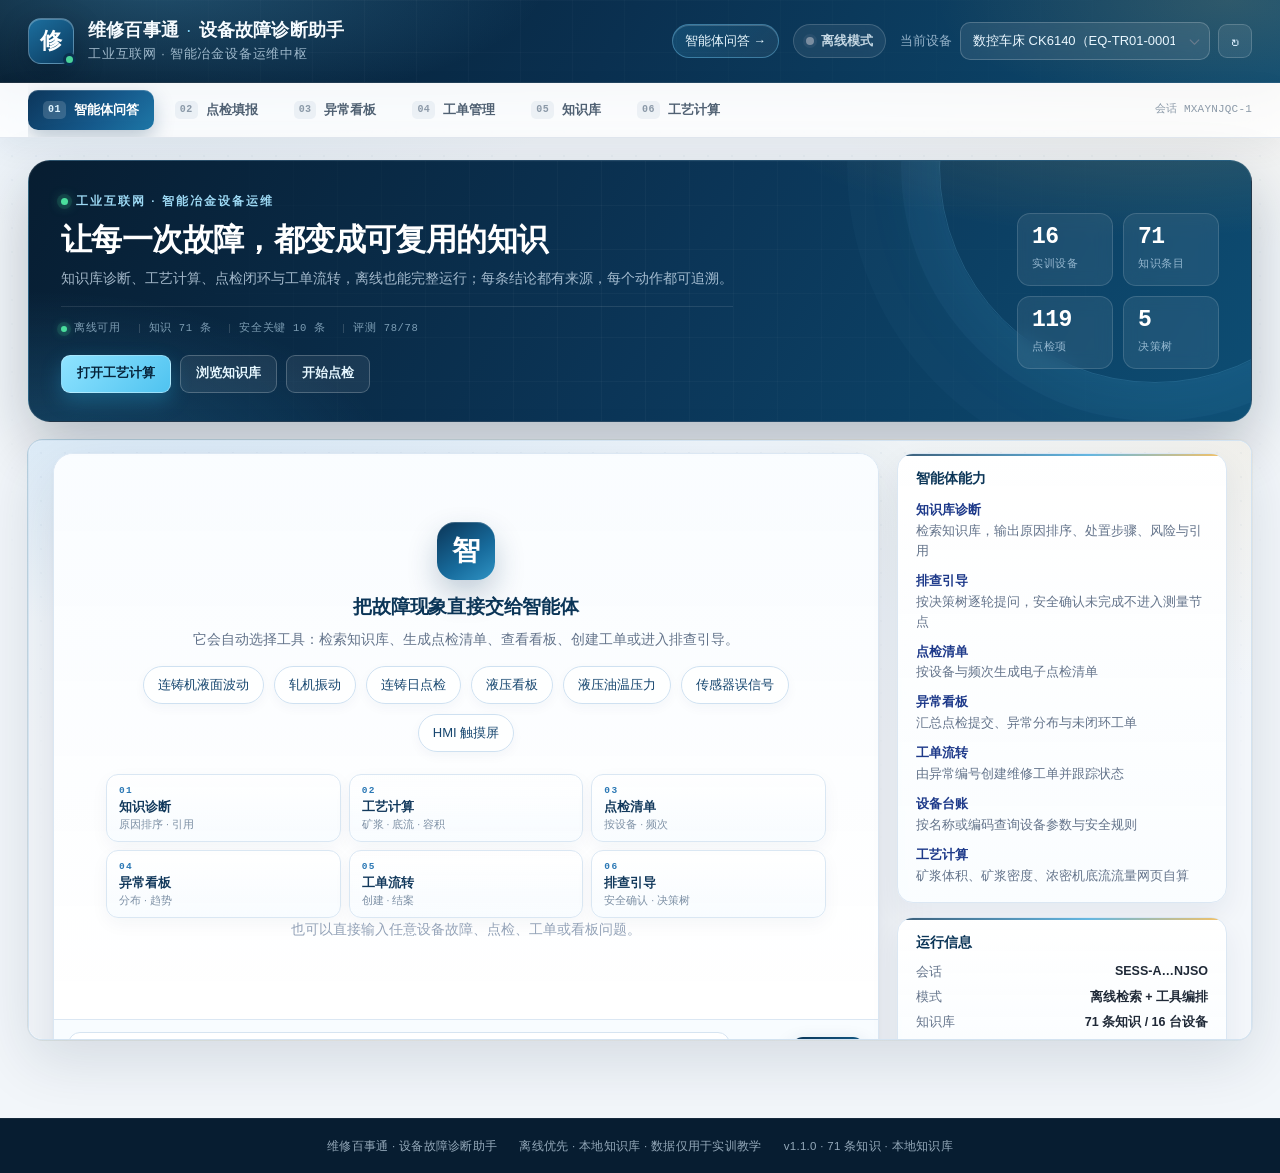
==== docs/index.html @ 2e9a0526 "feat: 网站视觉升级——深色指挥中心、数据仪表盘、能力矩阵" ====
<!DOCTYPE html>
<!-- 由 demo/build-offline.mjs 生成：单文件离线演示，内含数据与离线 API 垫片。 -->
<html lang="zh-CN">
<head>
  <meta charset="UTF-8">
  <meta name="viewport" content="width=device-width, initial-scale=1.0">
  <meta name="color-scheme" content="light">
  <meta name="description" content="维修百事通 · 设备故障诊断助手：问答、排查引导、点检、看板与工单闭环。">
  <title>维修百事通 · 设备故障诊断助手（离线演示）</title>
  <style id="wxbst-style">
/* =========================================================
   维修百事通 · 设备故障诊断助手
   纯原生 CSS：白底、深蓝主色、浅灰分区、圆角卡片
   ========================================================= */

:root {
  --navy-950: #071d31;
  --navy-900: #0a2a47;
  --navy-800: #0d3a61;
  --navy-700: #124b7c;
  --navy-600: #1a5f98;
  --navy-500: #2b78b5;
  --navy-100: #e9f1f8;
  --navy-50: #f3f8fc;
  --blue-soft: #eaf3fb;

  --ink-900: #172433;
  --ink-700: #36485b;
  --ink-600: #506173;
  --ink-500: #6b7c8e;
  --ink-400: #8b99a8;

  --bg: #f4f7fa;
  --bg-soft: #f8fafc;
  --line: #e2e8f0;
  --line-strong: #cfd9e4;
  --white: #ffffff;

  --red-700: #a92d23;
  --red-600: #c0392b;
  --red-100: #fdecea;
  --red-50: #fff5f4;
  --amber-700: #98630b;
  --amber-600: #b7791f;
  --amber-100: #fff4df;
  --amber-50: #fff9ef;
  --green-700: #1f6b4a;
  --green-600: #237a57;
  --green-100: #e6f5ec;
  --green-50: #f2fbf6;
  --purple-700: #5b3f9e;
  --purple-100: #f0ebff;

  --shadow-sm: 0 1px 2px rgba(16, 42, 67, 0.04), 0 2px 6px rgba(16, 42, 67, 0.03);
  --shadow-md: 0 2px 4px rgba(16, 42, 67, 0.04), 0 12px 30px rgba(16, 42, 67, 0.06);
  --shadow-lg: 0 18px 50px rgba(7, 29, 49, 0.18);

  --radius-sm: 8px;
  --radius-md: 12px;
  --radius-lg: 16px;
  --radius-xl: 22px;
  --font: -apple-system, BlinkMacSystemFont, "Segoe UI", "PingFang SC",
    "Hiragino Sans GB", "Microsoft YaHei", "Noto Sans CJK SC", "Source Han Sans SC", sans-serif;
  --mono: "SFMono-Regular", Consolas, "Liberation Mono", Menlo, monospace;
  --page-max: 1560px;
  --header-h: 76px;
}

* { box-sizing: border-box; }

html { -webkit-text-size-adjust: 100%; }

body {
  margin: 0;
  min-width: 360px;
  background: var(--bg);
  color: var(--ink-900);
  font-family: var(--font);
  font-size: 14px;
  line-height: 1.6;
  -webkit-font-smoothing: antialiased;
  text-rendering: optimizeLegibility;
}

[hidden] { display: none !important; }

button, input, select, textarea { font: inherit; color: inherit; }
button { cursor: pointer; }
button:disabled { cursor: not-allowed; }
a { color: var(--navy-600); }

h1, h2, h3, h4, p { margin: 0; }
ul { margin: 0; padding: 0; }
::selection { background: #cfe3f5; color: var(--navy-950); }

:focus-visible {
  outline: 3px solid rgba(43, 120, 181, 0.35);
  outline-offset: 2px;
}

.sr-only {
  position: absolute !important;
  width: 1px; height: 1px;
  padding: 0; margin: -1px;
  overflow: hidden; clip: rect(0, 0, 0, 0);
  white-space: nowrap; border: 0;
}

/* ---------- 顶部加载条 ---------- */
.top-progress {
  position: fixed;
  inset: 0 0 auto 0;
  height: 3px;
  z-index: 100;
  overflow: hidden;
  pointer-events: none;
  opacity: 0;
  transition: opacity 0.15s ease;
}
.top-progress.is-active { opacity: 1; }
.top-progress span {
  display: block;
  width: 34%;
  height: 100%;
  background: linear-gradient(90deg, var(--navy-700), #4b9bd4, var(--navy-700));
  border-radius: 0 3px 3px 0;
  animation: topbar 1.15s ease-in-out infinite;
}
@keyframes topbar {
  0% { transform: translateX(-110%); }
  100% { transform: translateX(330%); }
}

/* ---------- 页头 ---------- */
.site-header {
  position: relative;
  z-index: 20;
  background: var(--white);
  border-bottom: 1px solid var(--line);
}
.header-inner {
  max-width: var(--page-max);
  min-height: var(--header-h);
  margin: 0 auto;
  padding: 14px 28px;
  display: flex;
  align-items: center;
  justify-content: space-between;
  gap: 24px;
}
.brand { display: flex; align-items: center; gap: 14px; min-width: 0; }
.brand-mark {
  position: relative;
  width: 46px; height: 46px;
  flex: 0 0 46px;
  border-radius: 13px;
  background: linear-gradient(145deg, var(--navy-800), var(--navy-600));
  color: #fff;
  display: grid; place-items: center;
  box-shadow: 0 6px 16px rgba(18, 75, 124, 0.24);
}
.brand-mark span { font-size: 22px; font-weight: 750; letter-spacing: 1px; }
.brand-mark i {
  position: absolute;
  right: -3px; bottom: -3px;
  width: 13px; height: 13px;
  background: #35b37e;
  border: 3px solid #fff;
  border-radius: 50%;
}
.brand-copy { min-width: 0; }
.brand-copy h1 {
  font-size: clamp(18px, 1.4vw, 21px);
  line-height: 1.35;
  font-weight: 750;
  letter-spacing: 0.2px;
  color: var(--navy-950);
  white-space: nowrap;
  overflow: hidden;
  text-overflow: ellipsis;
}
.brand-sep { color: var(--navy-500); font-weight: 500; margin: 0 2px; }
.brand-copy p {
  margin-top: 2px;
  color: var(--ink-500);
  font-size: 12.5px;
  letter-spacing: 0.4px;
}
.header-tools { display: flex; align-items: center; gap: 14px; flex: 0 0 auto; }

.mode-badge {
  display: inline-flex;
  align-items: center;
  gap: 7px;
  height: 34px;
  padding: 0 12px;
  border: 1px solid var(--line);
  border-radius: 999px;
  background: var(--bg-soft);
  color: var(--ink-600);
  font-size: 12.5px;
  font-weight: 650;
  white-space: nowrap;
}
.mode-dot {
  width: 8px; height: 8px;
  border-radius: 50%;
  background: var(--ink-400);
  box-shadow: 0 0 0 3px rgba(139, 153, 168, 0.14);
}
.mode-badge.is-offline { color: var(--ink-700); border-color: #d9e2eb; background: #f6f9fc; }
.mode-badge.is-offline .mode-dot { background: #7b8ea1; box-shadow: 0 0 0 3px rgba(123, 142, 161, 0.13); }
.mode-badge.is-llm { color: var(--navy-700); border-color: #bcd6ea; background: var(--navy-50); }
.mode-badge.is-llm .mode-dot { background: #2b78b5; box-shadow: 0 0 0 3px rgba(43, 120, 181, 0.15); }
.mode-badge.is-error { color: var(--red-700); border-color: #efc3bd; background: var(--red-50); }
.mode-badge.is-error .mode-dot { background: var(--red-600); box-shadow: 0 0 0 3px rgba(192, 57, 43, 0.13); }
.mode-badge.is-loading .mode-dot { animation: pulse 1.3s ease-in-out infinite; }
@keyframes pulse { 0%, 100% { opacity: 1; } 50% { opacity: 0.35; } }

.equipment-field { display: flex; align-items: center; gap: 8px; }
.equipment-field > label { color: var(--ink-500); font-size: 12.5px; white-space: nowrap; }
.select-wrap { position: relative; }
.select-wrap::after {
  content: "";
  position: absolute;
  right: 12px; top: 50%;
  width: 6px; height: 6px;
  border-right: 1.6px solid var(--ink-500);
  border-bottom: 1.6px solid var(--ink-500);
  transform: translateY(-65%) rotate(45deg);
  pointer-events: none;
}
select {
  appearance: none;
  height: 38px;
  max-width: 300px;
  padding: 0 34px 0 12px;
  border: 1px solid var(--line-strong);
  border-radius: 10px;
  background: var(--white);
  color: var(--ink-900);
  font-size: 13px;
  cursor: pointer;
  transition: border-color 0.15s ease, box-shadow 0.15s ease;
}
select:hover:not(:disabled) { border-color: #aebdcc; }
select:focus { outline: none; border-color: var(--navy-500); box-shadow: 0 0 0 3px rgba(43, 120, 181, 0.14); }
select:disabled { color: var(--ink-400); background: #f3f5f8; cursor: wait; }

.icon-btn {
  width: 34px; height: 34px;
  flex: 0 0 34px;
  padding: 0;
  display: inline-grid; place-items: center;
  border: 1px solid var(--line);
  border-radius: 9px;
  background: var(--white);
  color: var(--ink-600);
  font-size: 17px;
  line-height: 1;
  transition: background 0.15s ease, color 0.15s ease, border-color 0.15s ease;
}
.icon-btn:hover:not(:disabled) { background: var(--navy-50); border-color: #bfd2e2; color: var(--navy-700); }
.icon-btn:disabled { opacity: 0.5; }

/* ---------- 页签栏 ---------- */
.tabbar {
  position: sticky;
  top: 0;
  z-index: 18;
  background: rgba(255, 255, 255, 0.96);
  border-bottom: 1px solid var(--line);
  backdrop-filter: saturate(160%) blur(10px);
}
.tabbar-inner {
  max-width: var(--page-max);
  margin: 0 auto;
  padding: 0 28px;
  display: flex;
  align-items: center;
  justify-content: space-between;
  gap: 20px;
}
.tabs { display: flex; align-items: center; gap: 4px; overflow-x: auto; scrollbar-width: none; }
.tabs::-webkit-scrollbar { display: none; }
.tab {
  position: relative;
  height: 54px;
  padding: 0 16px;
  display: inline-flex;
  align-items: center;
  gap: 8px;
  border: 0;
  background: transparent;
  color: var(--ink-600);
  font-size: 13.5px;
  font-weight: 600;
  white-space: nowrap;
  transition: color 0.15s ease;
}
.tab::after {
  content: "";
  position: absolute;
  left: 14px; right: 14px; bottom: -1px;
  height: 2.5px;
  border-radius: 3px 3px 0 0;
  background: transparent;
  transition: background 0.15s ease;
}
.tab:hover { color: var(--navy-700); }
.tab.is-active { color: var(--navy-800); }
.tab.is-active::after { background: var(--navy-600); }
.tab-num {
  font-family: var(--mono);
  font-size: 10px;
  font-weight: 600;
  letter-spacing: 0.4px;
  color: var(--ink-400);
  background: var(--bg);
  border-radius: 5px;
  padding: 1px 5px;
}
.tab.is-active .tab-num { color: var(--navy-600); background: var(--navy-100); }
.session-meta {
  flex: 0 0 auto;
  color: var(--ink-400);
  font-family: var(--mono);
  font-size: 11px;
  letter-spacing: 0.2px;
  white-space: nowrap;
}

/* ---------- 全局提示 ---------- */
.global-alert {
  max-width: var(--page-max);
  margin: 16px auto 0;
  padding: 12px 18px;
  display: flex;
  align-items: center;
  gap: 12px;
  border: 1px solid #ecc5bf;
  border-radius: var(--radius-md);
  background: var(--red-50);
  color: var(--red-700);
}
.global-alert .alert-icon { width: 22px; height: 22px; }
.alert-copy { flex: 1; min-width: 0; }
.alert-copy strong { display: block; font-size: 13px; }
.alert-copy p { margin-top: 1px; color: #8b3a31; font-size: 12.5px; }

/* ---------- 页面基础 ---------- */
.page {
  max-width: var(--page-max);
  margin: 0 auto;
  padding: 24px 28px 40px;
}
.tab-panel { animation: panelIn 0.22s ease both; }
@keyframes panelIn {
  from { opacity: 0; transform: translateY(5px); }
  to { opacity: 1; transform: none; }
}
.card {
  background: var(--white);
  border: 1px solid var(--line);
  border-radius: var(--radius-lg);
  box-shadow: var(--shadow-sm);
}
.eyebrow {
  margin-bottom: 5px;
  color: var(--navy-600);
  font-size: 10.5px;
  font-weight: 700;
  letter-spacing: 1.5px;
  text-transform: uppercase;
}
.page-head {
  display: flex;
  align-items: flex-end;
  justify-content: space-between;
  gap: 20px;
  margin-bottom: 18px;
}
.page-head h2 { font-size: 23px; line-height: 1.3; letter-spacing: 0.2px; color: var(--navy-950); }
.page-head p { margin-top: 4px; color: var(--ink-500); font-size: 13px; }
.head-actions { display: flex; align-items: center; gap: 10px; flex-wrap: wrap; justify-content: flex-end; }

/* ---------- 按钮 ---------- */
.btn {
  position: relative;
  min-height: 38px;
  padding: 0 16px;
  display: inline-flex;
  align-items: center;
  justify-content: center;
  gap: 7px;
  border: 1px solid transparent;
  border-radius: 10px;
  background: var(--white);
  color: var(--ink-700);
  font-size: 13px;
  font-weight: 650;
  line-height: 1.2;
  white-space: nowrap;
  transition: background 0.15s ease, border-color 0.15s ease, color 0.15s ease,
    box-shadow 0.15s ease, transform 0.08s ease;
}
.btn:active:not(:disabled) { transform: translateY(1px); }
.btn:disabled { opacity: 0.58; }
.btn-primary {
  background: var(--navy-700);
  border-color: var(--navy-700);
  color: #fff;
  box-shadow: 0 4px 12px rgba(18, 75, 124, 0.2);
}
.btn-primary:hover:not(:disabled) { background: var(--navy-800); border-color: var(--navy-800); }
.btn-ghost { background: var(--white); border-color: var(--line-strong); color: var(--ink-700); }
.btn-ghost:hover:not(:disabled) { background: var(--navy-50); border-color: #bed2e2; color: var(--navy-700); }
.btn-danger { background: var(--red-600); border-color: var(--red-600); color: #fff; }
.btn-sm { min-height: 32px; padding: 0 12px; font-size: 12px; border-radius: 8px; }
.btn.is-loading { pointer-events: none; color: transparent !important; }
.btn.is-loading::after {
  content: "";
  position: absolute;
  left: 50%; top: 50%;
  width: 15px; height: 15px;
  margin: -8px 0 0 -8px;
  border: 2px solid currentColor;
  border-right-color: transparent;
  border-radius: 50%;
  color: #fff;
  animation: spin 0.7s linear infinite;
}
.btn-ghost.is-loading::after { color: var(--navy-700); }

.spinner {
  display: inline-block;
  width: 16px; height: 16px;
  border: 2px solid #c9d8e5;
  border-top-color: var(--navy-600);
  border-radius: 50%;
  animation: spin 0.7s linear infinite;
}
.spinner-lg { width: 28px; height: 28px; border-width: 3px; flex: 0 0 28px; }
@keyframes spin { to { transform: rotate(360deg); } }

/* ---------- 表单 ---------- */
input[type="text"], input[type="number"], textarea {
  width: 100%;
  border: 1px solid var(--line-strong);
  border-radius: 9px;
  background: var(--white);
  color: var(--ink-900);
  font-size: 13px;
  transition: border-color 0.15s ease, box-shadow 0.15s ease;
}
input[type="text"], input[type="number"] { height: 38px; padding: 0 11px; }
textarea { padding: 9px 11px; line-height: 1.55; resize: vertical; }
input::placeholder, textarea::placeholder { color: #a0adba; }
input:focus, textarea:focus {
  outline: none;
  border-color: var(--navy-500);
  box-shadow: 0 0 0 3px rgba(43, 120, 181, 0.13);
}
input[aria-invalid="true"], textarea[aria-invalid="true"] { border-color: var(--red-600); box-shadow: 0 0 0 3px rgba(192, 57, 43, 0.1); }

/* ---------- 通用徽标 / 标签 ---------- */
.badge {
  display: inline-flex;
  align-items: center;
  gap: 5px;
  min-height: 22px;
  padding: 1px 8px;
  border-radius: 6px;
  font-size: 11px;
  font-weight: 700;
  line-height: 1.5;
  white-space: nowrap;
}
.badge::before { content: ""; width: 5px; height: 5px; border-radius: 50%; background: currentColor; }
.badge.no-dot::before { display: none; }
.tone-red { color: var(--red-700); background: var(--red-100); }
.tone-amber { color: var(--amber-700); background: var(--amber-100); }
.tone-green { color: var(--green-700); background: var(--green-100); }
.tone-blue { color: var(--navy-700); background: var(--navy-100); }
.tone-gray { color: var(--ink-600); background: #edf1f5; }
.tone-purple { color: var(--purple-700); background: var(--purple-100); }
.tone-plain { color: var(--ink-600); background: var(--bg); border: 1px solid var(--line); }
.mini-label {
  display: inline-flex;
  align-items: center;
  min-height: 22px;
  padding: 1px 8px;
  border: 1px solid var(--line);
  border-radius: 6px;
  background: var(--bg-soft);
  color: var(--ink-500);
  font-size: 10.5px;
  font-weight: 650;
  white-space: nowrap;
}
.dot { display: inline-block; width: 6px; height: 6px; border-radius: 50%; margin-right: 5px; }
.dot-green { background: var(--green-600); }
.dot-red { background: var(--red-600); }
.dot-gray { background: var(--ink-400); }
.dot-amber { background: var(--amber-600); }

/* ---------- 问答布局 ---------- */
.qa-layout {
  display: grid;
  grid-template-columns: minmax(0, 1fr) 326px;
  gap: 20px;
  align-items: start;
}
.chat-card {
  display: flex;
  flex-direction: column;
  height: clamp(590px, calc(100dvh - 186px), 860px);
  overflow: hidden;
}
.chat-head {
  flex: 0 0 auto;
  padding: 18px 22px 15px;
  display: flex;
  align-items: flex-start;
  justify-content: space-between;
  gap: 16px;
  border-bottom: 1px solid var(--line);
}
.chat-head h2 { font-size: 20px; line-height: 1.35; color: var(--navy-950); }
.chat-head p { margin-top: 3px; color: var(--ink-500); font-size: 12.5px; }
.chat-head-actions { display: flex; align-items: center; gap: 8px; flex: 0 0 auto; }
.guide-state-pill {
  display: inline-flex;
  align-items: center;
  gap: 6px;
  min-height: 28px;
  padding: 2px 10px;
  border: 1px solid #b9d3e7;
  border-radius: 999px;
  background: var(--navy-50);
  color: var(--navy-700);
  font-size: 11.5px;
  font-weight: 700;
}
.guide-state-pill::before {
  content: "";
  width: 6px; height: 6px;
  border-radius: 50%;
  background: var(--navy-500);
  animation: pulse 1.4s ease-in-out infinite;
}

.chat-body {
  flex: 1 1 auto;
  min-height: 0;
  overflow-y: auto;
  overscroll-behavior: contain;
  padding: 22px;
  background:
    radial-gradient(circle at 1px 1px, rgba(18, 75, 124, 0.055) 1px, transparent 0) 0 0 / 22px 22px,
    linear-gradient(180deg, #fbfdff 0%, #f7fafd 100%);
  scrollbar-width: thin;
  scrollbar-color: #c7d5e2 transparent;
}
.chat-body::-webkit-scrollbar { width: 8px; }
.chat-body::-webkit-scrollbar-thumb { background: #c7d5e2; border-radius: 8px; }

.chat-empty { max-width: 670px; margin: 18px auto 0; text-align: center; }
.empty-illustration {
  position: relative;
  width: 112px; height: 112px;
  margin: 0 auto 18px;
  display: grid; place-items: center;
}
.empty-glyph {
  position: relative;
  z-index: 2;
  width: 64px; height: 64px;
  display: grid; place-items: center;
  border-radius: 20px;
  background: linear-gradient(145deg, var(--navy-800), var(--navy-600));
  color: #fff;
  font-size: 27px;
  font-weight: 750;
  box-shadow: 0 12px 26px rgba(18, 75, 124, 0.24);
}
.ring { position: absolute; border-radius: 50%; border: 1px solid #d5e4f0; }
.ring-a { width: 96px; height: 96px; background: rgba(234, 243, 251, 0.45); }
.ring-b { width: 112px; height: 112px; border-style: dashed; animation: slowSpin 22s linear infinite; }
@keyframes slowSpin { to { transform: rotate(360deg); } }
.chat-empty h3 { color: var(--navy-950); font-size: 18px; line-height: 1.5; }
.chat-empty > p { max-width: 560px; margin: 7px auto 0; color: var(--ink-500); font-size: 12.8px; line-height: 1.75; }
.prompt-chips { display: flex; flex-wrap: wrap; justify-content: center; gap: 8px; margin-top: 20px; }
.prompt-chip {
  min-height: 32px;
  padding: 4px 12px;
  border: 1px solid var(--line-strong);
  border-radius: 999px;
  background: var(--white);
  color: var(--ink-700);
  font-size: 12px;
  transition: border-color 0.15s ease, color 0.15s ease, background 0.15s ease, transform 0.08s ease;
}
.prompt-chip:hover { border-color: #a9c6dc; background: var(--navy-50); color: var(--navy-700); transform: translateY(-1px); }
.empty-foot { margin-top: 14px !important; color: var(--ink-400) !important; font-size: 11.5px !important; }

/* ---------- 对话消息 ---------- */
.messages { display: flex; flex-direction: column; }
.msg { display: flex; align-items: flex-start; gap: 10px; margin-bottom: 20px; }
.msg:last-child { margin-bottom: 4px; }
.msg-user { flex-direction: row-reverse; }
.msg-avatar {
  width: 32px; height: 32px;
  flex: 0 0 32px;
  display: grid; place-items: center;
  border-radius: 10px;
  background: var(--navy-700);
  color: #fff;
  font-size: 12px;
  font-weight: 750;
  box-shadow: 0 3px 8px rgba(18, 75, 124, 0.18);
}
.msg-user .msg-avatar { background: #e5edf4; color: var(--navy-700); box-shadow: none; }
.msg-main { max-width: calc(100% - 42px); min-width: 0; }
.msg-user .msg-main { max-width: min(76%, 760px); }
.msg-meta {
  display: flex;
  align-items: center;
  gap: 8px;
  margin: 0 2px 5px;
  color: var(--ink-400);
  font-size: 10.5px;
  line-height: 1.4;
}
.msg-meta strong { color: var(--ink-600); font-size: 11px; font-weight: 650; }
.msg-user .msg-meta { justify-content: flex-end; }
.msg-bubble {
  min-width: 0;
  padding: 12px 15px;
  border: 1px solid var(--line);
  border-radius: 4px 13px 13px 13px;
  background: var(--white);
  color: var(--ink-800, var(--ink-700));
  font-size: 13.5px;
  line-height: 1.75;
  box-shadow: 0 1px 2px rgba(16, 42, 67, 0.03);
  overflow-wrap: anywhere;
}
.msg-user .msg-bubble {
  border-color: var(--navy-700);
  border-radius: 13px 4px 13px 13px;
  background: var(--navy-700);
  color: #fff;
  white-space: pre-wrap;
  box-shadow: 0 4px 12px rgba(18, 75, 124, 0.14);
}
.msg.assistant.is-rich .msg-main { width: calc(100% - 42px); max-width: 100%; }
.msg.assistant.is-rich .msg-bubble { padding: 15px 17px; }
.msg-bubble > p + p { margin-top: 8px; }
.msg.assistant.is-error .msg-bubble { border-color: #efc8c3; background: var(--red-50); }
.msg.assistant .answer-lead {
  color: var(--navy-950);
  font-size: 14.5px;
  font-weight: 600;
  line-height: 1.75;
}
.answer-lead .lead-mark {
  display: inline-block;
  margin-right: 6px;
  color: var(--navy-600);
  font-weight: 800;
}

/* 消息顶部的意图/置信度 */
.answer-flags { display: flex; flex-wrap: wrap; gap: 6px; margin-bottom: 10px; }
.answer-flags .badge { min-height: 21px; }
.answer-flag-muted { color: var(--ink-500); background: #f0f3f7; }

/* 回答分区 */
.answer-section { margin-top: 16px; padding-top: 14px; border-top: 1px solid #edf1f5; }
.answer-section:first-of-type { margin-top: 13px; }
.section-heading {
  display: flex;
  align-items: center;
  justify-content: space-between;
  gap: 10px;
  margin-bottom: 9px;
}
.section-heading h4 {
  display: inline-flex;
  align-items: center;
  gap: 7px;
  color: var(--navy-900);
  font-size: 12.5px;
  font-weight: 750;
  letter-spacing: 0.2px;
}
.section-heading h4::before {
  content: "";
  width: 3px; height: 13px;
  border-radius: 2px;
  background: var(--navy-600);
}
.section-heading .section-note { color: var(--ink-400); font-size: 10.5px; }
.section-sub { color: var(--ink-500); font-size: 11.5px; }

.conclusion-box {
  margin-top: 2px;
  padding: 11px 13px;
  border-left: 3px solid var(--navy-600);
  border-radius: 0 8px 8px 0;
  background: var(--navy-50);
  color: var(--navy-900);
  font-size: 13.5px;
  font-weight: 600;
  line-height: 1.7;
}
.answer-text { color: var(--ink-700); font-size: 13px; line-height: 1.8; white-space: pre-wrap; }
.answer-text.is-clamped {
  display: -webkit-box;
  -webkit-line-clamp: 6;
  -webkit-box-orient: vertical;
  overflow: hidden;
}
.text-toggle {
  margin-top: 6px;
  padding: 0;
  border: 0;
  background: transparent;
  color: var(--navy-600);
  font-size: 11.5px;
  font-weight: 650;
}
.text-toggle:hover { text-decoration: underline; }

/* 原因排序表 */
.table-scroll { width: 100%; overflow-x: auto; }
.cause-table { width: 100%; min-width: 590px; border-collapse: collapse; font-size: 12.2px; }
.cause-table th {
  padding: 7px 9px;
  border-bottom: 1px solid var(--line);
  background: #f5f8fb;
  color: var(--ink-500);
  font-size: 10.5px;
  font-weight: 700;
  text-align: left;
  white-space: nowrap;
}
.cause-table th:first-child { border-radius: 7px 0 0 0; }
.cause-table th:last-child { border-radius: 0 7px 0 0; }
.cause-table td {
  padding: 9px;
  border-bottom: 1px solid #eef2f6;
  color: var(--ink-700);
  vertical-align: top;
  line-height: 1.6;
}
.cause-table tbody tr:nth-child(even) { background: #f9fbfd; }
.cause-table tbody tr:last-child td { border-bottom: 0; }
.cause-rank {
  width: 26px; height: 22px;
  display: inline-grid; place-items: center;
  border-radius: 6px;
  background: var(--navy-50);
  color: var(--navy-700);
  font-family: var(--mono);
  font-size: 10.5px;
  font-weight: 700;
}
.cause-name { color: var(--ink-900); font-weight: 650; }
.probability {
  display: inline-flex;
  align-items: center;
  gap: 5px;
  min-width: 66px;
  padding: 1px 7px;
  border-radius: 5px;
  font-family: var(--mono);
  font-size: 10px;
  font-weight: 700;
  letter-spacing: 0.2px;
}
.probability::before { content: ""; width: 5px; height: 5px; border-radius: 50%; background: currentColor; }
.prob-high { color: var(--red-700); background: var(--red-100); }
.prob-medium { color: var(--amber-700); background: var(--amber-100); }
.prob-low { color: var(--ink-600); background: #edf1f5; }
.cell-muted { color: var(--ink-500); }
.cell-sub { display: block; margin-top: 2px; color: var(--ink-400); font-size: 10.5px; }

/* 处置步骤卡 */
.action-list { display: flex; flex-direction: column; gap: 8px; }
.action-card {
  position: relative;
  display: flex;
  gap: 11px;
  padding: 11px 12px;
  border: 1px solid #e3eaf1;
  border-left: 3px solid #9fb4c7;
  border-radius: 9px;
  background: #fcfdff;
}
.action-card.risk-high { border-left-color: var(--red-600); background: #fffafa; }
.action-card.risk-medium { border-left-color: var(--amber-600); background: #fffdf8; }
.action-card.risk-low { border-left-color: var(--green-600); }
.action-index {
  width: 24px; height: 24px;
  flex: 0 0 24px;
  display: grid; place-items: center;
  border-radius: 7px;
  background: var(--navy-800);
  color: #fff;
  font-family: var(--mono);
  font-size: 10.5px;
  font-weight: 700;
}
.action-card.risk-high .action-index { background: var(--red-600); }
.action-card.risk-medium .action-index { background: var(--amber-600); }
.action-body { min-width: 0; flex: 1; }
.action-title { color: var(--ink-900); font-size: 12.8px; font-weight: 600; line-height: 1.6; }
.action-criterion { margin-top: 3px; color: var(--ink-500); font-size: 11.3px; line-height: 1.6; }
.action-criterion b { color: var(--ink-600); font-weight: 650; }
.action-top { display: flex; align-items: flex-start; justify-content: space-between; gap: 8px; }
.action-top .badge { flex: 0 0 auto; }

/* 安全确认 */
.safety-ack {
  display: flex;
  align-items: flex-start;
  gap: 9px;
  margin-top: 10px;
  padding: 10px 11px;
  border: 1px solid #eed3a7;
  border-radius: 9px;
  background: var(--amber-50);
  color: #77500e;
  font-size: 11.8px;
  line-height: 1.6;
}
.safety-ack.is-checked { border-color: #b9dfcb; background: var(--green-50); color: var(--green-700); }
.safety-ack input { width: 15px; height: 15px; margin: 2px 0 0; flex: 0 0 15px; accent-color: var(--green-600); }
.safety-ack label { cursor: pointer; }
.safety-ack strong { font-weight: 700; }
.safety-ack-status { margin-top: 3px; display: block; font-size: 10.5px; color: var(--ink-500); }
.safety-ack.is-checked .safety-ack-status { color: var(--green-700); }

.risk-strip {
  display: flex;
  gap: 9px;
  margin-top: 14px;
  padding: 10px 12px;
  border: 1px solid #f0c9c3;
  border-radius: 9px;
  background: var(--red-50);
  color: #7d2e25;
  font-size: 12px;
  line-height: 1.65;
}
.risk-strip .risk-icon {
  width: 20px; height: 20px;
  flex: 0 0 20px;
  display: grid; place-items: center;
  border-radius: 50%;
  background: var(--red-600);
  color: #fff;
  font-size: 11px;
  font-weight: 800;
}
.risk-strip strong { display: block; margin-bottom: 2px; font-size: 11.5px; }
.risk-strip ul { padding-left: 16px; margin: 2px 0 0; }
.risk-strip li { margin: 1px 0; }

/* 引用来源 */
.citation-list { display: flex; flex-wrap: wrap; gap: 7px; }
.citation-chip {
  display: inline-flex;
  align-items: center;
  gap: 7px;
  max-width: 100%;
  min-height: 28px;
  padding: 3px 10px;
  border: 1px solid #d7e3ee;
  border-radius: 7px;
  background: var(--navy-50);
  color: var(--navy-800);
  font-size: 11.3px;
  line-height: 1.5;
}
.citation-chip code {
  font-family: var(--mono);
  font-size: 10px;
  color: var(--navy-600);
  font-weight: 700;
}
.citation-chip .citation-title {
  max-width: 270px;
  overflow: hidden;
  text-overflow: ellipsis;
  white-space: nowrap;
  color: var(--ink-600);
}
.citation-empty { color: var(--ink-400); font-size: 11.5px; }

/* 下一步引导 */
.next-step-box {
  display: flex;
  align-items: center;
  justify-content: space-between;
  gap: 14px;
  margin-top: 16px;
  padding: 12px 13px;
  border: 1px solid #c9ddef;
  border-radius: 10px;
  background: linear-gradient(135deg, #f4f9fe, #eef6fd);
}
.next-step-copy { min-width: 0; }
.next-step-copy strong { display: block; color: var(--navy-800); font-size: 12.3px; }
.next-step-copy p { margin-top: 2px; color: var(--ink-500); font-size: 11.2px; line-height: 1.55; }
.next-step-box .btn { flex: 0 0 auto; }

/* 拒答 / 安全告警 */
.refusal-card {
  border: 1px solid #efc3bd;
  border-radius: 11px;
  background: linear-gradient(180deg, #fff8f7, #fdf1ef);
  overflow: hidden;
}
.refusal-head {
  display: flex;
  align-items: flex-start;
  gap: 10px;
  padding: 13px 14px 10px;
}
.refusal-icon {
  width: 30px; height: 30px;
  flex: 0 0 30px;
  display: grid; place-items: center;
  border-radius: 9px;
  background: var(--red-600);
  color: #fff;
  font-size: 15px;
  font-weight: 800;
}
.refusal-head h4 { color: #7d2e25; font-size: 13.5px; line-height: 1.45; }
.refusal-head p { margin-top: 2px; color: #8b4a42; font-size: 11.5px; }
.refusal-body { padding: 0 14px 13px; color: var(--ink-700); font-size: 12.5px; line-height: 1.75; }
.refusal-body .answer-text { color: var(--ink-700); }
.refusal-clarify {
  margin-top: 8px;
  padding: 9px 11px;
  border-radius: 8px;
  background: rgba(255, 255, 255, 0.72);
  border: 1px solid #f1d6d1;
  color: #6f3d37;
  font-size: 12px;
}
.refusal-clarify b { color: #5c2d27; }
.refusal-actions { display: flex; gap: 8px; flex-wrap: wrap; margin-top: 10px; }
.danger-banner {
  display: flex;
  align-items: flex-start;
  gap: 9px;
  margin-bottom: 11px;
  padding: 10px 12px;
  border: 1px solid #e9b8b1;
  border-radius: 9px;
  background: #fff1ef;
  color: #8a2b20;
  font-size: 12px;
  font-weight: 600;
  line-height: 1.65;
}
.danger-banner span[aria-hidden] {
  width: 19px; height: 19px;
  flex: 0 0 19px;
  display: grid; place-items: center;
  border-radius: 50%;
  background: var(--red-600);
  color: #fff;
  font-size: 11px;
  font-weight: 800;
}

/* ---------- 排查引导卡 ---------- */
.guide-card {
  border: 1px solid #c2d9ea;
  border-radius: 12px;
  background: linear-gradient(180deg, #f7fbfe, #eef6fc);
  overflow: hidden;
}
.guide-top {
  display: flex;
  align-items: center;
  justify-content: space-between;
  gap: 10px;
  padding: 10px 13px;
  border-bottom: 1px solid #d7e6f1;
  background: rgba(255, 255, 255, 0.6);
}
.guide-top-left { display: flex; align-items: center; gap: 7px; flex-wrap: wrap; }
.guide-kicker { color: var(--navy-700); font-size: 11.5px; font-weight: 750; letter-spacing: 0.3px; }
.guide-id { color: var(--ink-400); font-family: var(--mono); font-size: 10px; }
.guide-ack-badge { flex: 0 0 auto; }
.guide-body { padding: 13px; }
.guide-safety {
  display: flex;
  flex-wrap: wrap;
  align-items: center;
  gap: 6px;
  margin-bottom: 10px;
  padding: 7px 9px;
  border-radius: 8px;
  background: rgba(255, 255, 255, 0.78);
  border: 1px solid #e3edf5;
  font-size: 10.5px;
}
.guide-safety-label { color: var(--ink-500); font-weight: 650; margin-right: 2px; }
.ack-chip { display: inline-flex; align-items: center; gap: 4px; padding: 1px 6px; border-radius: 5px; background: #edf1f5; color: var(--ink-500); font-size: 10px; }
.ack-chip.is-on { background: var(--green-100); color: var(--green-700); }
.ack-chip.is-off { background: #f7e7e4; color: #9c4137; }
.ack-chip b { font-weight: 700; }
.guide-question {
  padding: 13px 14px;
  border: 1px solid #dce8f2;
  border-radius: 9px;
  background: #fff;
  color: var(--navy-950);
  font-size: 15px;
  font-weight: 650;
  line-height: 1.65;
  box-shadow: 0 1px 2px rgba(16, 42, 67, 0.03);
}
.guide-hint { margin-top: 8px; color: var(--ink-500); font-size: 11px; line-height: 1.6; }
.guide-options { display: flex; flex-wrap: wrap; gap: 7px; margin-top: 10px; }
.guide-option {
  min-height: 33px;
  padding: 3px 13px;
  border: 1px solid #b7cee0;
  border-radius: 7px;
  background: #fff;
  color: var(--navy-800);
  font-size: 12px;
  font-weight: 600;
  transition: background 0.15s ease, border-color 0.15s ease, color 0.15s ease;
}
.guide-option:hover:not(:disabled) { background: var(--navy-700); border-color: var(--navy-700); color: #fff; }
.guide-meta {
  display: grid;
  grid-template-columns: 1fr 1fr;
  gap: 8px;
  margin-top: 10px;
}
.guide-meta-item {
  padding: 7px 9px;
  border-radius: 7px;
  background: rgba(255, 255, 255, 0.74);
  border: 1px solid #e5eef6;
  color: var(--ink-600);
  font-size: 10.8px;
  line-height: 1.55;
}
.guide-meta-item b { display: block; margin-bottom: 1px; color: var(--ink-500); font-size: 9.5px; font-weight: 700; letter-spacing: 0.3px; }
.guide-leaf {
  margin-top: 10px;
  padding: 11px 12px;
  border: 1px solid #b9dfcb;
  border-radius: 9px;
  background: var(--green-50);
}
.guide-leaf h4 { color: var(--green-700); font-size: 12.5px; }
.guide-leaf p { margin-top: 3px; color: #255e45; font-size: 12.5px; font-weight: 600; }
.guide-leaf ul { margin: 6px 0 0; padding-left: 18px; color: #2f5d49; font-size: 11.5px; }
.guide-finish { margin-top: 10px; display: flex; gap: 8px; flex-wrap: wrap; }

/* ---------- 输入区 ---------- */
.composer-zone { flex: 0 0 auto; border-top: 1px solid var(--line); background: var(--white); }
.guide-banner {
  display: flex;
  align-items: center;
  gap: 10px;
  margin: 12px 18px 0;
  padding: 8px 11px;
  border: 1px solid #bfd7e8;
  border-radius: 9px;
  background: var(--navy-50);
  color: var(--navy-800);
}
.guide-banner-icon {
  width: 24px; height: 24px;
  flex: 0 0 24px;
  display: grid; place-items: center;
  border-radius: 7px;
  background: var(--navy-700);
  color: #fff;
  font-size: 13px;
}
.guide-banner-copy { flex: 1; min-width: 0; display: flex; align-items: baseline; gap: 8px; flex-wrap: wrap; }
.guide-banner-copy strong { font-size: 11.5px; }
.guide-banner-copy span { color: var(--ink-500); font-size: 10.8px; }
.composer {
  display: flex;
  align-items: flex-end;
  gap: 10px;
  padding: 13px 18px 0;
}
.composer textarea {
  flex: 1;
  min-height: 42px;
  max-height: 132px;
  padding: 10px 12px;
  resize: none;
  border-radius: 10px;
  background: #fbfcfe;
  line-height: 1.6;
}
.composer textarea:focus { background: #fff; }
.composer-actions { display: flex; align-items: center; gap: 10px; flex: 0 0 auto; }
.char-count { color: var(--ink-400); font-family: var(--mono); font-size: 9.5px; white-space: nowrap; }
.send-btn { min-width: 86px; }
.key-hint { font-size: 13px; opacity: 0.7; }
.composer-hint { padding: 6px 18px 12px; color: var(--ink-400); font-size: 10.2px; line-height: 1.5; }

/* 打字提示 */
.typing-row { display: flex; align-items: flex-start; gap: 10px; margin-top: 2px; }
.typing-avatar {
  width: 32px; height: 32px;
  flex: 0 0 32px;
  display: grid; place-items: center;
  border-radius: 10px;
  background: var(--navy-700);
  color: #fff;
  font-size: 12px;
  font-weight: 750;
}
.typing-bubble {
  display: inline-flex;
  align-items: center;
  gap: 9px;
  padding: 10px 13px;
  border: 1px solid var(--line);
  border-radius: 4px 13px 13px 13px;
  background: #fff;
  color: var(--ink-500);
  font-size: 11.5px;
}
.typing-dots { display: inline-flex; gap: 3px; }
.typing-dots i {
  width: 5px; height: 5px;
  border-radius: 50%;
  background: var(--navy-500);
  animation: typing 1.05s ease-in-out infinite;
}
.typing-dots i:nth-child(2) { animation-delay: 0.15s; }
.typing-dots i:nth-child(3) { animation-delay: 0.3s; }
@keyframes typing { 0%, 60%, 100% { transform: translateY(0); opacity: 0.4; } 30% { transform: translateY(-3px); opacity: 1; } }

/* 错误气泡 */
.error-bubble-head { display: flex; align-items: center; gap: 7px; color: var(--red-700); font-size: 12.5px; font-weight: 700; }
.error-bubble-head .error-mark {
  width: 18px; height: 18px;
  display: grid; place-items: center;
  border-radius: 50%;
  background: var(--red-600);
  color: #fff;
  font-size: 10px;
}
.error-bubble-text { margin-top: 4px; color: #8b3a31; font-size: 12px; line-height: 1.7; }
.error-bubble-actions { display: flex; gap: 8px; flex-wrap: wrap; margin-top: 8px; }

/* ---------- 侧栏 ---------- */
.qa-side { display: flex; flex-direction: column; gap: 14px; min-width: 0; }
.side-card { padding: 16px; }
.side-head { display: flex; align-items: center; justify-content: space-between; gap: 10px; margin-bottom: 11px; }
.side-head h3 { color: var(--navy-900); font-size: 13px; font-weight: 750; }
.equipment-detail { min-width: 0; }
.equipment-name { color: var(--navy-950); font-size: 14px; font-weight: 700; line-height: 1.5; }
.equipment-code { margin-top: 2px; color: var(--ink-400); font-family: var(--mono); font-size: 10.5px; letter-spacing: 0.3px; }
.equipment-meta { margin-top: 10px; display: grid; gap: 5px; color: var(--ink-500); font-size: 11.5px; }
.equipment-meta div { display: flex; gap: 8px; }
.equipment-meta span:first-child { flex: 0 0 36px; color: var(--ink-400); }
.equipment-meta span:last-child { color: var(--ink-700); }
.specs { display: flex; flex-wrap: wrap; gap: 5px; margin-top: 9px; }
.spec-chip {
  padding: 2px 7px;
  border-radius: 5px;
  background: var(--bg-soft);
  border: 1px solid var(--line);
  color: var(--ink-600);
  font-size: 10px;
}
.fault-tags { display: flex; flex-wrap: wrap; gap: 5px; margin-top: 8px; }
.fault-tag {
  padding: 2px 7px;
  border-radius: 999px;
  background: var(--amber-50);
  border: 1px solid #f0ddb9;
  color: #855b13;
  font-size: 10px;
}
.safety-rules { margin-top: 10px; padding-top: 10px; border-top: 1px dashed var(--line); }
.safety-rules b { display: block; margin-bottom: 4px; color: var(--red-700); font-size: 10.5px; }
.safety-rules ul { list-style: none; }
.safety-rules li { position: relative; padding-left: 11px; color: var(--ink-600); font-size: 10.8px; line-height: 1.6; }
.safety-rules li::before { content: ""; position: absolute; left: 1px; top: 7px; width: 4px; height: 4px; border-radius: 50%; background: var(--red-600); }
.tip-list { list-style: none; }
.tip-list li {
  position: relative;
  padding: 5px 0 5px 17px;
  color: var(--ink-600);
  font-size: 11.5px;
  line-height: 1.6;
  border-bottom: 1px dashed #edf1f5;
}
.tip-list li:last-child { border-bottom: 0; }
.tip-list li::before {
  content: "";
  position: absolute;
  left: 2px; top: 13px;
  width: 5px; height: 5px;
  border-radius: 1px;
  background: var(--navy-500);
  transform: rotate(45deg);
}
.safety-note { border-color: #f0d6d2; background: linear-gradient(180deg, #fffafa, #fff); }
.safety-note-head { display: flex; align-items: center; gap: 7px; margin-bottom: 6px; }
.safety-note-head span {
  width: 20px; height: 20px;
  display: grid; place-items: center;
  border-radius: 6px;
  background: var(--red-600);
  color: #fff;
  font-size: 11px;
  font-weight: 800;
}
.safety-note-head h3 { color: var(--red-700); font-size: 12.5px; }
.safety-note p { color: #7c4a43; font-size: 11.2px; line-height: 1.75; }
.side-meta { padding: 0 4px; color: var(--ink-400); font-size: 10px; text-align: center; letter-spacing: 0.3px; }
.side-empty { color: var(--ink-500); font-size: 11.5px; line-height: 1.7; }
.side-error { color: var(--red-700); font-size: 11.5px; line-height: 1.7; }
.side-error .btn { margin-top: 8px; }

/* ---------- 点检页 ---------- */
.generate-bar {
  display: flex;
  align-items: flex-end;
  gap: 14px;
  padding: 16px 18px;
  margin-bottom: 14px;
  flex-wrap: wrap;
}
.field { display: flex; flex-direction: column; gap: 5px; min-width: 260px; }
.field-narrow { min-width: 150px; }
.field label, .compact-field {
  color: var(--ink-500);
  font-size: 10.5px;
  font-weight: 650;
  letter-spacing: 0.2px;
}
.field select { width: 100%; max-width: none; }
.generate-bar .btn { min-width: 142px; }
.generate-hint { flex: 1; min-width: 180px; padding-bottom: 9px; color: var(--ink-400); font-size: 10.8px; line-height: 1.5; }

.inline-alert {
  display: flex;
  align-items: flex-start;
  gap: 10px;
  margin-bottom: 14px;
  padding: 10px 13px;
  border: 1px solid #efc3bd;
  border-radius: 10px;
  background: var(--red-50);
  color: var(--red-700);
  font-size: 12px;
  line-height: 1.65;
}
.inline-alert .alert-icon {
  width: 20px; height: 20px;
  flex: 0 0 20px;
  display: grid; place-items: center;
  border-radius: 50%;
  background: var(--red-600);
  color: #fff;
  font-size: 11px;
  font-weight: 800;
}
.inline-alert .alert-copy { flex: 1; min-width: 0; }
.inline-alert .alert-copy strong { display: block; font-size: 12px; }
.inline-alert .alert-copy p { margin-top: 1px; color: #8b3a31; font-size: 11.5px; }
.inline-alert.is-success { border-color: #b9dfcb; background: var(--green-50); color: var(--green-700); }
.inline-alert.is-success .alert-icon { background: var(--green-600); }
.inline-alert.is-success .alert-copy p { color: #2e6d50; }
.inline-alert .alert-actions { display: flex; gap: 7px; flex: 0 0 auto; flex-wrap: wrap; }

.empty-panel {
  padding: 48px 24px;
  text-align: center;
  border-style: dashed;
  box-shadow: none;
  background: rgba(255, 255, 255, 0.72);
}
.empty-icon {
  width: 50px; height: 50px;
  margin: 0 auto 13px;
  display: grid; place-items: center;
  border-radius: 15px;
  background: var(--navy-50);
  border: 1px solid #d5e4f0;
  color: var(--navy-600);
  font-size: 21px;
  font-weight: 750;
}
.empty-panel h3 { color: var(--navy-950); font-size: 16px; }
.empty-panel p { max-width: 620px; margin: 6px auto 0; color: var(--ink-500); font-size: 12px; line-height: 1.75; }
.empty-steps { display: flex; align-items: center; justify-content: center; gap: 9px; flex-wrap: wrap; margin-top: 18px; color: var(--ink-500); font-size: 10.5px; }
.empty-steps span { display: inline-flex; align-items: center; gap: 5px; }
.empty-steps b {
  width: 17px; height: 17px;
  display: inline-grid; place-items: center;
  border-radius: 50%;
  background: var(--navy-100);
  color: var(--navy-700);
  font-size: 9px;
}
.empty-steps i { width: 16px; height: 1px; background: var(--line-strong); }
.empty-actions { display: flex; justify-content: center; gap: 8px; margin-top: 16px; flex-wrap: wrap; }

.loading-panel {
  display: flex;
  align-items: center;
  justify-content: center;
  gap: 14px;
  padding: 44px 20px;
  color: var(--ink-600);
}
.loading-panel strong { display: block; color: var(--navy-900); font-size: 13px; }
.loading-panel p { margin-top: 2px; color: var(--ink-500); font-size: 11.5px; }

/* 点检表格 */
.table-card { overflow: hidden; }
.table-head {
  display: flex;
  align-items: flex-end;
  justify-content: space-between;
  gap: 16px;
  padding: 16px 18px;
  border-bottom: 1px solid var(--line);
  flex-wrap: wrap;
}
.table-head h3 { color: var(--navy-950); font-size: 16px; }
.table-head p { margin-top: 3px; color: var(--ink-500); font-size: 11.5px; }
.table-head-fields { display: flex; gap: 10px; flex-wrap: wrap; }
.compact-field { display: flex; flex-direction: column; gap: 4px; }
.compact-field input { width: 160px; height: 34px; font-size: 12px; }
.checklist-table { min-width: 1310px; }
.data-table { width: 100%; border-collapse: collapse; font-size: 12px; }
.data-table th {
  padding: 9px 10px;
  border-bottom: 1px solid var(--line);
  background: #f4f7fa;
  color: var(--ink-500);
  font-size: 10.5px;
  font-weight: 700;
  text-align: left;
  white-space: nowrap;
}
.data-table td {
  padding: 9px 10px;
  border-bottom: 1px solid #edf1f5;
  color: var(--ink-700);
  vertical-align: top;
  line-height: 1.6;
}
.data-table tbody tr:nth-child(even) { background: #f9fbfd; }
.data-table tbody tr:hover { background: #f3f8fc; }
.data-table tbody tr:last-child td { border-bottom: 0; }
.data-table tbody tr.row-abnormal { background: #fff8f7 !important; box-shadow: inset 3px 0 0 var(--red-600); }
.data-table tbody tr.row-error { background: #fff0ee !important; }
.checklist-table td { font-size: 11.5px; }
.checklist-table .col-code { width: 132px; }
.checklist-table .col-name { width: 120px; }
.checklist-table .col-place { width: 92px; }
.checklist-table .col-standard { width: 210px; }
.checklist-table .col-method { width: 96px; }
.checklist-table .col-tool { width: 76px; }
.checklist-table .col-safety { width: 160px; }
.checklist-table .col-result { width: 210px; }
.checklist-table .col-note { width: 230px; }
.item-code { color: var(--navy-700); font-family: var(--mono); font-size: 10px; font-weight: 650; white-space: nowrap; }
.item-name { color: var(--ink-900); font-weight: 650; }
.item-extra { display: block; margin-top: 3px; color: var(--red-600); font-size: 10px; line-height: 1.5; }
.safety-cell { color: #8a5a12; font-size: 10.5px; }
.safety-cell .safety-flag { display: inline-block; margin-right: 3px; color: var(--red-600); font-weight: 800; }
.muted { color: var(--ink-400); }

.result-choice { display: inline-flex; align-items: center; gap: 4px; background: #f0f4f8; border: 1px solid #e0e8f0; border-radius: 8px; padding: 2px; }
.result-opt { position: relative; display: inline-flex; }
.result-opt input { position: absolute; opacity: 0; width: 1px; height: 1px; }
.result-opt span {
  display: inline-flex;
  align-items: center;
  justify-content: center;
  min-width: 42px;
  height: 26px;
  padding: 0 7px;
  border-radius: 6px;
  color: var(--ink-500);
  font-size: 10.5px;
  font-weight: 650;
  white-space: nowrap;
  transition: background 0.15s ease, color 0.15s ease, box-shadow 0.15s ease;
}
.result-opt input:checked + span { background: #fff; color: var(--ink-700); box-shadow: 0 1px 3px rgba(16, 42, 67, 0.12); }
.result-opt input[value="OK"]:checked + span { background: var(--green-100); color: var(--green-700); }
.result-opt input[value="ABNORMAL"]:checked + span { background: var(--red-100); color: var(--red-700); }
.result-opt input[value="NA"]:checked + span { background: #e9edf2; color: var(--ink-600); }
.result-opt input:focus-visible + span { outline: 3px solid rgba(43, 120, 181, 0.35); outline-offset: 1px; }
.note-wrap { display: flex; flex-direction: column; gap: 5px; }
.note-input { height: 32px; font-size: 11px; }
.note-input::placeholder { font-size: 10.5px; }
.severity-select {
  height: 28px;
  padding: 0 24px 0 8px;
  font-size: 10.5px;
  border-radius: 7px;
  color: var(--ink-600);
  background: #fff;
}
.severity-select.is-hidden { visibility: hidden; height: 28px; }
.note-error { color: var(--red-700); font-size: 10px; font-weight: 650; }
.table-footer {
  display: flex;
  align-items: center;
  justify-content: space-between;
  gap: 14px;
  padding: 13px 18px;
  border-top: 1px solid var(--line);
  flex-wrap: wrap;
}
.legend { display: flex; align-items: center; gap: 13px; flex-wrap: wrap; color: var(--ink-500); font-size: 10.5px; }
.legend .counts { padding-left: 4px; color: var(--ink-600); font-weight: 650; }
.footer-actions { display: flex; align-items: center; gap: 8px; flex-wrap: wrap; }
.table-footer .btn { min-width: 96px; }

/* 提交结果 */
.result-card { margin-top: 2px; padding: 0; overflow: hidden; }
.result-head {
  display: flex;
  align-items: flex-start;
  gap: 12px;
  padding: 18px 20px;
  border-bottom: 1px solid var(--line);
  background: linear-gradient(180deg, #f9fcfb, #fff);
}
.result-head.is-warning { background: linear-gradient(180deg, #fffbf3, #fff); }
.result-icon {
  width: 38px; height: 38px;
  flex: 0 0 38px;
  display: grid; place-items: center;
  border-radius: 11px;
  background: var(--green-100);
  color: var(--green-700);
  font-size: 19px;
  font-weight: 800;
}
.result-head.is-warning .result-icon { background: var(--amber-100); color: var(--amber-700); }
.result-head h3 { color: var(--navy-950); font-size: 17px; }
.result-head p { margin-top: 3px; color: var(--ink-500); font-size: 11.5px; }
.result-stats { display: flex; flex-wrap: wrap; gap: 9px; padding: 14px 20px 4px; }
.stat-pill {
  display: inline-flex;
  align-items: baseline;
  gap: 6px;
  padding: 5px 10px;
  border: 1px solid var(--line);
  border-radius: 8px;
  background: var(--bg-soft);
  color: var(--ink-500);
  font-size: 10.5px;
}
.stat-pill b { color: var(--navy-900); font-family: var(--mono); font-size: 15px; }
.stat-pill.is-red { border-color: #f0cec9; background: var(--red-50); }
.stat-pill.is-red b { color: var(--red-700); }
.stat-pill.is-amber { border-color: #f0ddb9; background: var(--amber-50); }
.stat-pill.is-amber b { color: var(--amber-700); }
.result-summary { padding: 10px 20px 0; color: var(--ink-600); font-size: 11.5px; line-height: 1.7; }
.anomaly-list { display: flex; flex-direction: column; gap: 8px; padding: 13px 20px 16px; }
.anomaly-item {
  display: flex;
  align-items: flex-start;
  gap: 11px;
  padding: 11px 12px;
  border: 1px solid #f0d1cc;
  border-radius: 10px;
  background: #fffaf9;
}
.anomaly-item.is-created { border-color: #c9e2d5; background: var(--green-50); }
.anomaly-sev { flex: 0 0 auto; }
.anomaly-main { flex: 1; min-width: 0; }
.anomaly-title { display: flex; align-items: center; gap: 7px; flex-wrap: wrap; color: var(--ink-900); font-size: 12.5px; font-weight: 650; }
.anomaly-meta { margin-top: 3px; color: var(--ink-500); font-size: 10.8px; line-height: 1.6; }
.anomaly-note { margin-top: 3px; color: #70453e; font-size: 11px; line-height: 1.6; }
.anomaly-actions { flex: 0 0 auto; display: flex; align-items: center; gap: 6px; }
.anomaly-created { color: var(--green-700); font-size: 10.5px; font-weight: 650; white-space: nowrap; }
.result-foot { display: flex; align-items: center; justify-content: space-between; gap: 12px; padding: 12px 20px; border-top: 1px solid var(--line); flex-wrap: wrap; }
.result-foot .hint { color: var(--ink-400); font-size: 10.5px; }
.result-foot .actions { display: flex; gap: 8px; flex-wrap: wrap; }
.result-empty {
  padding: 24px 20px;
  display: flex;
  align-items: center;
  gap: 10px;
  color: var(--green-700);
  font-size: 12.5px;
}

/* ---------- 看板 ---------- */
.range-switch { display: inline-flex; padding: 3px; border: 1px solid var(--line); border-radius: 9px; background: var(--white); }
.range-btn {
  min-height: 30px;
  padding: 0 12px;
  border: 0;
  border-radius: 6px;
  background: transparent;
  color: var(--ink-500);
  font-size: 11.5px;
  font-weight: 650;
  white-space: nowrap;
}
.range-btn:hover { color: var(--navy-700); }
.range-btn.is-active { background: var(--navy-700); color: #fff; box-shadow: 0 2px 6px rgba(18, 75, 124, 0.2); }
.summary-grid { display: grid; grid-template-columns: repeat(4, minmax(0, 1fr)); gap: 14px; margin-bottom: 16px; }
.summary-card {
  position: relative;
  padding: 16px 17px;
  overflow: hidden;
  border-top: 3px solid var(--navy-500);
}
.summary-card.tone-card-red { border-top-color: var(--red-600); }
.summary-card.tone-card-amber { border-top-color: var(--amber-600); }
.summary-card.tone-card-green { border-top-color: var(--green-600); }
.summary-card::after {
  content: "";
  position: absolute;
  right: -22px; top: -22px;
  width: 88px; height: 88px;
  border-radius: 50%;
  background: var(--navy-50);
  opacity: 0.7;
  pointer-events: none;
}
.summary-card.tone-card-red::after { background: var(--red-50); }
.summary-card.tone-card-amber::after { background: var(--amber-50); }
.summary-card.tone-card-green::after { background: var(--green-50); }
.summary-label { position: relative; z-index: 1; display: flex; align-items: center; justify-content: space-between; gap: 8px; color: var(--ink-500); font-size: 11.5px; font-weight: 600; }
.summary-mark {
  width: 27px; height: 27px;
  display: grid; place-items: center;
  border-radius: 8px;
  background: var(--navy-50);
  color: var(--navy-600);
  font-size: 12px;
  font-weight: 750;
}
.tone-card-red .summary-mark { background: var(--red-50); color: var(--red-700); }
.tone-card-amber .summary-mark { background: var(--amber-50); color: var(--amber-700); }
.tone-card-green .summary-mark { background: var(--green-50); color: var(--green-700); }
.summary-value {
  position: relative; z-index: 1;
  margin-top: 8px;
  color: var(--navy-950);
  font-family: var(--mono);
  font-size: clamp(27px, 2.5vw, 34px);
  font-weight: 700;
  line-height: 1.15;
  font-variant-numeric: tabular-nums;
}
.summary-sub { position: relative; z-index: 1; margin-top: 2px; color: var(--ink-400); font-size: 10.5px; }
.dashboard-grid { display: grid; grid-template-columns: minmax(0, 1.25fr) minmax(0, 0.75fr); gap: 16px; margin-bottom: 16px; }
.chart-card, .top-card, .recent-card { padding: 17px 18px; }
.card-head { display: flex; align-items: flex-start; justify-content: space-between; gap: 12px; margin-bottom: 14px; }
.card-head h3 { color: var(--navy-950); font-size: 14px; }
.card-head p { margin-top: 2px; color: var(--ink-400); font-size: 10.8px; }
.bar-chart { display: flex; flex-direction: column; gap: 11px; }
.bar-row { display: grid; grid-template-columns: 88px minmax(80px, 1fr) 48px; align-items: center; gap: 10px; }
.bar-label { overflow: hidden; text-overflow: ellipsis; white-space: nowrap; color: var(--ink-600); font-size: 11px; }
.bar-track { height: 9px; overflow: hidden; border-radius: 999px; background: #edf2f7; }
.bar-fill {
  height: 100%;
  width: 0;
  border-radius: 999px;
  background: linear-gradient(90deg, var(--navy-700), #4d98cd);
  transition: width 0.55s cubic-bezier(0.2, 0.7, 0.3, 1);
}
.bar-row:nth-child(1) .bar-fill { background: linear-gradient(90deg, var(--red-700), #d96858); }
.bar-row:nth-child(2) .bar-fill { background: linear-gradient(90deg, #a45f0f, #dca64e); }
.bar-value { color: var(--navy-900); font-family: var(--mono); font-size: 11px; font-weight: 700; text-align: right; font-variant-numeric: tabular-nums; }
.rank-list { display: flex; flex-direction: column; gap: 8px; }
.rank-row { display: grid; grid-template-columns: 22px minmax(0, 1fr) 34px; align-items: center; gap: 8px; padding: 6px 0; border-bottom: 1px dashed #edf1f5; }
.rank-row:last-child { border-bottom: 0; }
.rank-no {
  width: 20px; height: 20px;
  display: grid; place-items: center;
  border-radius: 6px;
  background: var(--bg);
  color: var(--ink-500);
  font-family: var(--mono);
  font-size: 9px;
  font-weight: 700;
}
.rank-row:nth-child(1) .rank-no { background: var(--red-100); color: var(--red-700); }
.rank-row:nth-child(2) .rank-no { background: var(--amber-100); color: var(--amber-700); }
.rank-main { min-width: 0; }
.rank-name { overflow: hidden; text-overflow: ellipsis; white-space: nowrap; color: var(--ink-800, var(--ink-700)); font-size: 11.5px; font-weight: 600; }
.rank-meta { margin-top: 2px; color: var(--ink-400); font-family: var(--mono); font-size: 9.5px; }
.rank-count { color: var(--red-700); font-family: var(--mono); font-size: 11px; font-weight: 700; text-align: right; }
.rank-count span { color: var(--ink-400); font-size: 9px; font-weight: 500; }
.recent-card { padding-bottom: 8px; }
.recent-table { min-width: 760px; }
.recent-table th { font-size: 10px; }
.recent-table td { font-size: 11px; vertical-align: middle; }
.recent-equip { color: var(--ink-900); font-weight: 650; }
.recent-equip-code { display: block; margin-top: 1px; color: var(--ink-400); font-family: var(--mono); font-size: 9.5px; font-weight: 500; }
.recent-item { color: var(--ink-700); }
.recent-note { max-width: 210px; overflow: hidden; text-overflow: ellipsis; white-space: nowrap; color: var(--ink-500); font-size: 10.5px; }
.recent-actions { white-space: nowrap; text-align: right; }
.chart-empty, .rank-empty {
  padding: 30px 10px;
  display: flex;
  flex-direction: column;
  align-items: center;
  justify-content: center;
  gap: 4px;
  color: var(--ink-400);
  font-size: 11px;
  text-align: center;
}
.chart-empty b, .rank-empty b { color: var(--ink-600); font-size: 12px; }
.chart-empty .empty-mini { font-size: 20px; color: #b9c9d7; line-height: 1; }

/* ---------- 工单页 ---------- */
.filter-bar { display: flex; gap: 7px; margin-bottom: 14px; flex-wrap: wrap; }
.filter-chip {
  min-height: 33px;
  padding: 0 12px;
  border: 1px solid var(--line);
  border-radius: 8px;
  background: var(--white);
  color: var(--ink-500);
  font-size: 11.5px;
  font-weight: 600;
  transition: background 0.15s ease, border-color 0.15s ease, color 0.15s ease;
}
.filter-chip span { margin-left: 3px; color: var(--ink-400); font-family: var(--mono); font-size: 9.5px; }
.filter-chip:hover { border-color: #bfd2e2; color: var(--navy-700); }
.filter-chip.is-active { border-color: var(--navy-700); background: var(--navy-700); color: #fff; }
.filter-chip.is-active span { color: rgba(255, 255, 255, 0.7); }
.wo-list { display: flex; flex-direction: column; gap: 11px; }
.wo-card {
  position: relative;
  padding: 15px 17px 14px;
  border-left: 4px solid var(--navy-500);
  transition: box-shadow 0.15s ease, transform 0.15s ease;
}
.wo-card:hover { box-shadow: var(--shadow-md); transform: translateY(-1px); }
.wo-card.status-closed { border-left-color: var(--green-600); }
.wo-card.status-closed .wo-summary { color: var(--ink-500); }
.wo-card.status-open { border-left-color: var(--amber-600); }
.wo-card.status-progress { border-left-color: var(--navy-600); }
.wo-card.status-error { border-left-color: var(--red-600); }
.wo-head { display: flex; align-items: flex-start; justify-content: space-between; gap: 14px; }
.wo-id-block { min-width: 0; }
.wo-id-row { display: flex; align-items: center; gap: 8px; flex-wrap: wrap; }
.wo-no { color: var(--navy-800); font-family: var(--mono); font-size: 12px; font-weight: 700; letter-spacing: 0.2px; }
.wo-badges { display: flex; gap: 5px; flex-wrap: wrap; }
.wo-equipment { margin-top: 6px; color: var(--ink-900); font-size: 13.5px; font-weight: 650; }
.wo-equipment code { margin-left: 6px; color: var(--ink-400); font-family: var(--mono); font-size: 9.5px; font-weight: 500; }
.wo-summary { margin-top: 5px; color: var(--ink-600); font-size: 12px; line-height: 1.65; }
.wo-meta { display: flex; flex-wrap: wrap; gap: 6px 18px; margin-top: 9px; color: var(--ink-400); font-size: 10.5px; }
.wo-meta b { color: var(--ink-600); font-weight: 600; }
.wo-body { display: flex; align-items: flex-end; justify-content: space-between; gap: 14px; margin-top: 11px; padding-top: 11px; border-top: 1px dashed #edf1f5; flex-wrap: wrap; }
.wo-report { min-width: 0; flex: 1; }
.wo-report-label { margin-bottom: 3px; color: var(--ink-400); font-size: 9.5px; font-weight: 700; letter-spacing: 0.4px; }
.wo-report p { color: var(--ink-600); font-size: 11px; line-height: 1.6; }
.wo-report .report-meta { display: flex; flex-wrap: wrap; gap: 5px 14px; margin-top: 4px; color: var(--ink-400); font-size: 9.5px; }
.wo-actions { display: flex; align-items: center; gap: 7px; flex: 0 0 auto; flex-wrap: wrap; }
.wo-actions .btn { min-width: 76px; }
.wo-empty-inline { padding: 28px 0; text-align: center; color: var(--ink-400); font-size: 11.5px; }

/* ---------- 弹窗 ---------- */
.modal-host { position: fixed; inset: 0; z-index: 80; display: flex; align-items: center; justify-content: center; padding: 24px; }
.modal-backdrop { position: absolute; inset: 0; background: rgba(7, 29, 49, 0.46); backdrop-filter: blur(3px); animation: fadeIn 0.18s ease both; }
.modal {
  position: relative;
  z-index: 1;
  width: min(720px, 100%);
  max-height: calc(100dvh - 48px);
  overflow-y: auto;
  border-radius: 18px;
  background: #fff;
  box-shadow: var(--shadow-lg);
  animation: modalIn 0.22s cubic-bezier(0.2, 0.75, 0.3, 1) both;
  scrollbar-width: thin;
}
@keyframes fadeIn { from { opacity: 0; } to { opacity: 1; } }
@keyframes modalIn { from { opacity: 0; transform: translateY(12px) scale(0.985); } to { opacity: 1; transform: none; } }
.modal-head {
  display: flex;
  align-items: flex-start;
  justify-content: space-between;
  gap: 14px;
  padding: 19px 22px 15px;
  border-bottom: 1px solid var(--line);
}
.modal-head h3 { color: var(--navy-950); font-size: 18px; }
.modal-head p { margin-top: 3px; color: var(--ink-500); font-size: 11.5px; }
.modal-close { font-size: 22px; font-weight: 400; color: var(--ink-500); }
.modal-body { padding: 18px 22px 20px; }
.form-grid { display: grid; grid-template-columns: 1fr 1fr; gap: 12px; }
.form-field { display: flex; flex-direction: column; gap: 5px; color: var(--ink-600); font-size: 11px; font-weight: 650; }
.form-field em { color: var(--red-600); font-style: normal; }
.form-field input, .form-field textarea { font-weight: 400; }
.form-field textarea { min-height: 56px; }
.form-field.span-2 { grid-column: span 2; }
.form-hint { margin-top: 12px; color: var(--ink-400); font-size: 10.5px; line-height: 1.6; }
.modal-footer { display: flex; align-items: center; justify-content: flex-end; gap: 9px; margin-top: 16px; padding-top: 14px; border-top: 1px solid var(--line); }
.modal-footer .btn { min-width: 108px; }
#closeFormAlert { margin-top: 12px; margin-bottom: 0; }
body.modal-open { overflow: hidden; }

/* ---------- Toast ---------- */
.toast-host {
  position: fixed;
  right: 22px;
  bottom: 22px;
  z-index: 120;
  display: flex;
  flex-direction: column;
  gap: 8px;
  width: min(370px, calc(100vw - 32px));
  pointer-events: none;
}
.toast {
  display: flex;
  align-items: flex-start;
  gap: 9px;
  padding: 11px 12px;
  border: 1px solid var(--line);
  border-left: 4px solid var(--navy-600);
  border-radius: 10px;
  background: #fff;
  box-shadow: 0 10px 30px rgba(7, 29, 49, 0.18);
  color: var(--ink-700);
  font-size: 11.8px;
  line-height: 1.6;
  pointer-events: auto;
  animation: toastIn 0.22s ease both;
}
.toast.is-leaving { animation: toastOut 0.2s ease both; }
.toast.is-success { border-left-color: var(--green-600); }
.toast.is-error { border-left-color: var(--red-600); }
.toast.is-warning { border-left-color: var(--amber-600); }
.toast-icon {
  width: 20px; height: 20px;
  flex: 0 0 20px;
  display: grid; place-items: center;
  border-radius: 6px;
  background: var(--navy-50);
  color: var(--navy-700);
  font-size: 10px;
  font-weight: 800;
}
.toast.is-success .toast-icon { background: var(--green-100); color: var(--green-700); }
.toast.is-error .toast-icon { background: var(--red-100); color: var(--red-700); }
.toast.is-warning .toast-icon { background: var(--amber-100); color: var(--amber-700); }
.toast-copy { flex: 1; min-width: 0; }
.toast-copy strong { display: block; color: var(--ink-900); font-size: 11.8px; }
.toast-copy p { margin-top: 1px; color: var(--ink-500); font-size: 10.8px; overflow-wrap: anywhere; }
.toast-actions { display: flex; gap: 5px; align-items: center; flex: 0 0 auto; }
.toast-action {
  min-height: 26px;
  padding: 0 8px;
  border: 1px solid #c9d8e5;
  border-radius: 6px;
  background: var(--navy-50);
  color: var(--navy-700);
  font-size: 10.5px;
  font-weight: 650;
  white-space: nowrap;
}
.toast-action:hover { background: var(--navy-100); }
.toast-close { width: 22px; height: 22px; padding: 0; border: 0; background: transparent; color: var(--ink-400); font-size: 16px; line-height: 1; }
.toast-close:hover { color: var(--ink-700); }
@keyframes toastIn { from { opacity: 0; transform: translateY(7px); } to { opacity: 1; transform: none; } }
@keyframes toastOut { to { opacity: 0; transform: translateY(5px); } }

/* ---------- 骨架屏 ---------- */
.skeleton {
  position: relative;
  overflow: hidden;
  border-radius: 6px;
  background: #edf2f7;
}
.skeleton::after {
  content: "";
  position: absolute;
  inset: 0;
  transform: translateX(-100%);
  background: linear-gradient(90deg, transparent, rgba(255, 255, 255, 0.65), transparent);
  animation: shimmer 1.4s infinite;
}
@keyframes shimmer { to { transform: translateX(100%); } }
.skeleton-line { height: 11px; margin-bottom: 8px; }
.skeleton-block { height: 62px; margin-top: 11px; border-radius: 9px; }
.w-70 { width: 70%; }
.w-45 { width: 45%; }
.w-30 { width: 30%; }
.skeleton-card { height: 104px; border-radius: var(--radius-lg); }
.skeleton-row { height: 58px; border-radius: 10px; margin-bottom: 8px; }
.skeleton-chart { height: 160px; border-radius: 10px; }
.skeleton-text { height: 12px; border-radius: 6px; }

/* ---------- 页脚 ---------- */
.site-footer {
  max-width: var(--page-max);
  margin: 0 auto;
  padding: 4px 28px 26px;
  display: flex;
  align-items: center;
  justify-content: space-between;
  gap: 16px;
  color: var(--ink-400);
  font-size: 10px;
  letter-spacing: 0.3px;
  flex-wrap: wrap;
}

/* ---------- 响应式 ---------- */
@media (max-width: 1320px) {
  .qa-layout { grid-template-columns: minmax(0, 1fr) 300px; }
  .equipment-field select { max-width: 250px; }
}

@media (max-width: 1120px) {
  .qa-layout { grid-template-columns: 1fr; }
  .qa-side {
    display: grid;
    grid-template-columns: repeat(2, minmax(0, 1fr));
    align-items: start;
  }
  .equipment-card { grid-row: span 2; }
  .side-meta { grid-column: 1 / -1; }
  .chat-card { height: clamp(560px, calc(100dvh - 180px), 820px); }
}

@media (max-width: 980px) {
  .header-inner { padding: 13px 20px; align-items: flex-start; }
  .header-tools { flex-wrap: wrap; justify-content: flex-end; gap: 8px; padding-top: 2px; }
  .brand-copy h1 { white-space: normal; }
  .tabbar-inner { padding: 0 20px; }
  .page { padding: 20px 20px 34px; }
  .site-footer { padding: 2px 20px 22px; }
  .summary-grid { grid-template-columns: repeat(2, minmax(0, 1fr)); }
  .dashboard-grid { grid-template-columns: 1fr; }
  .global-alert { margin: 14px 20px 0; }
  .session-meta { display: none; }
}

@media (max-width: 768px) {
  .header-inner {
    padding: 12px 16px;
    flex-direction: column;
    align-items: stretch;
    gap: 10px;
  }
  .brand-mark { width: 40px; height: 40px; flex-basis: 40px; }
  .brand-mark span { font-size: 19px; }
  .brand-copy h1 { font-size: 17px; }
  .brand-copy p { font-size: 11px; }
  .header-tools { justify-content: space-between; align-items: center; flex-wrap: nowrap; gap: 8px; }
  .equipment-field { flex: 1; min-width: 0; }
  .equipment-field > label { display: none; }
  .select-wrap { flex: 1; min-width: 0; }
  .equipment-field select { max-width: none; width: 100%; }
  .mode-badge { height: 32px; padding: 0 10px; font-size: 11px; }
  .tabbar-inner { padding: 0 12px; }
  .tab { height: 48px; padding: 0 11px; font-size: 12.5px; gap: 5px; }
  .tab-num { display: none; }
  .page { padding: 16px 16px 30px; }
  .site-footer { padding: 2px 16px 20px; }
  .global-alert { margin: 12px 16px 0; padding: 10px 12px; flex-wrap: wrap; }
  .qa-side { grid-template-columns: 1fr; }
  .equipment-card { grid-row: auto; }
  .chat-card { height: max(520px, calc(100dvh - 290px)); border-radius: 13px; }
  .chat-head { padding: 14px 15px 12px; }
  .chat-head h2 { font-size: 18px; }
  .chat-head p { font-size: 11.5px; }
  .chat-head .eyebrow { font-size: 9.5px; }
  .chat-body { padding: 15px 13px; }
  .chat-empty { margin-top: 8px; }
  .chat-empty h3 { font-size: 15.5px; }
  .chat-empty > p { font-size: 11.5px; }
  .empty-illustration { width: 88px; height: 88px; margin-bottom: 12px; }
  .empty-glyph { width: 54px; height: 54px; font-size: 23px; border-radius: 16px; }
  .ring-a { width: 76px; height: 76px; }
  .ring-b { width: 88px; height: 88px; }
  .prompt-chip { font-size: 11px; }
  .msg-avatar, .typing-avatar { width: 28px; height: 28px; flex-basis: 28px; font-size: 11px; border-radius: 8px; }
  .msg-main { max-width: calc(100% - 38px); }
  .msg.assistant.is-rich .msg-main { width: calc(100% - 38px); }
  .msg-bubble { font-size: 12.8px; padding: 10px 12px; }
  .msg.assistant.is-rich .msg-bubble { padding: 12px; }
  .msg-user .msg-main { max-width: 88%; }
  .composer { padding: 11px 12px 0; gap: 7px; flex-wrap: wrap; }
  .composer textarea { flex-basis: 100%; }
  .composer-actions { width: 100%; justify-content: space-between; }
  .send-btn { min-width: 78px; }
  .composer-hint { padding: 5px 12px 10px; font-size: 9.5px; }
  .guide-banner { margin: 9px 12px 0; flex-wrap: wrap; }
  .guide-banner-copy { flex-basis: calc(100% - 34px); }
  .guide-banner .btn { margin-left: 34px; }
  .page-head { align-items: flex-start; flex-direction: column; gap: 10px; margin-bottom: 13px; }
  .page-head h2 { font-size: 20px; }
  .page-head p { font-size: 12px; }
  .head-actions { width: 100%; justify-content: space-between; }
  .generate-bar { padding: 13px; gap: 10px; }
  .field, .field-narrow { min-width: 100%; }
  .generate-bar .btn { width: 100%; }
  .generate-hint { padding-bottom: 0; }
  .summary-grid { gap: 9px; }
  .summary-card { padding: 13px; border-radius: 12px; }
  .summary-value { font-size: 26px; }
  .summary-label { font-size: 10.5px; }
  .summary-mark { width: 24px; height: 24px; font-size: 10px; }
  .chart-card, .top-card, .recent-card { padding: 14px 13px; }
  .bar-row { grid-template-columns: 76px minmax(50px, 1fr) 42px; gap: 8px; }
  .wo-card { padding: 13px 13px 12px; }
  .wo-head { gap: 8px; }
  .wo-equipment { font-size: 12.5px; }
  .wo-body { align-items: flex-start; flex-direction: column; }
  .wo-actions { width: 100%; justify-content: flex-end; }
  .table-head { padding: 13px; }
  .table-head-fields { width: 100%; }
  .compact-field { flex: 1; min-width: 140px; }
  .compact-field input { width: 100%; }
  .table-footer { padding: 11px 13px; }
  .footer-actions { width: 100%; justify-content: flex-end; }
  .modal-host { padding: 10px; align-items: flex-end; }
  .modal { max-height: calc(100dvh - 20px); border-radius: 16px; }
  .modal-head { padding: 15px 15px 12px; }
  .modal-body { padding: 13px 15px 15px; }
  .form-grid { grid-template-columns: 1fr; }
  .form-field.span-2 { grid-column: auto; }
  .toast-host { right: 12px; bottom: 12px; }
  .result-head { padding: 15px; gap: 9px; }
  .result-stats, .result-summary, .anomaly-list, .result-foot { padding-left: 15px; padding-right: 15px; }
  .anomaly-item { flex-wrap: wrap; }
  .anomaly-actions { width: 100%; justify-content: flex-end; padding-left: 0; }
  .empty-panel { padding: 34px 16px; }
  .inline-alert { flex-wrap: wrap; }
  .inline-alert .alert-actions { width: 100%; padding-left: 30px; }
}

@media (max-width: 560px) {
  .brand-copy h1 { font-size: 15.5px; }
  .brand-copy p { font-size: 10px; }
  .mode-badge { padding: 0 8px; }
  .chat-card { height: max(500px, calc(100dvh - 300px)); }
  .chat-head { flex-wrap: wrap; }
  .chat-head-actions { width: 100%; justify-content: space-between; }
  .summary-grid { grid-template-columns: 1fr 1fr; }
  .summary-value { font-size: 22px; }
  .empty-steps i { display: none; }
}

@media (prefers-reduced-motion: reduce) {
  *, *::before, *::after {
    animation-duration: 0.001ms !important;
    animation-iteration-count: 1 !important;
    scroll-behavior: auto !important;
    transition-duration: 0.001ms !important;
  }
}

/* 智能体问答入口 */
.agent-link {
  display: inline-flex; align-items: center; gap: 6px;
  padding: 6px 12px; border-radius: 999px;
  background: #eef4ff; color: #1e3a8a; text-decoration: none;
  font-size: 12.5px; border: 1px solid #c7d7f5; white-space: nowrap;
}
.agent-link:hover { background: #dbeafe; }
@media (max-width: 720px) { .agent-link { display: none; } }

/* 智能体问答内嵌页 */
#panel-agent { padding-bottom: 8px; }
#panel-agent iframe {
  display: block;
  width: 100%;
  height: calc(100vh - 150px);
  min-height: 700px;
  border: 0;
  border-radius: 14px;
  background: #fff;
  box-shadow: 0 10px 30px rgba(15, 45, 92, 0.08);
}
@media (max-width: 900px) {
  #panel-agent iframe { height: calc(100vh - 110px); min-height: 620px; border-radius: 10px; }
}

/* 智能体问答页签（原故障问答） */
#panel-qa { padding-bottom: 8px; }
#panel-qa iframe {
  display: block;
  width: 100%;
  height: calc(100vh - 150px);
  min-height: 700px;
  border: 0;
  border-radius: 14px;
  background: #fff;
  box-shadow: 0 10px 30px rgba(15, 45, 92, 0.08);
}
#legacyQa { display: none !important; }
@media (max-width: 900px) {
  #panel-qa iframe { height: calc(100vh - 110px); min-height: 620px; border-radius: 10px; }
}

/* 知识库 / 案例库 */
.kb-actions { display: flex; gap: 8px; flex-wrap: wrap; align-items: center; }
.kb-actions .text-input { min-width: 220px; }
.kb-summary { margin: 6px 0 14px; color: #5b6b80; font-size: 13px; }
.kb-list { display: grid; grid-template-columns: repeat(auto-fill, minmax(360px, 1fr)); gap: 14px; }
.kb-card { background: #fff; border: 1px solid #dce6f2; border-radius: 12px; padding: 16px 18px; box-shadow: 0 6px 18px rgba(15, 45, 92, .05); }
.kb-card-head { display: flex; justify-content: space-between; gap: 12px; align-items: flex-start; }
.kb-card-title { display: flex; flex-direction: column; gap: 4px; }
.kb-card-title h3 { margin: 0; font-size: 16px; color: #16355f; line-height: 1.4; }
.kb-code { font-size: 11px; color: #7a8ca3; letter-spacing: .04em; }
.kb-source { flex: 0 0 auto; font-size: 11px; padding: 3px 8px; border-radius: 999px; background: #eef4ff; color: #235ea8; }
.kb-source.src-teacher_interview { background: #fff7e6; color: #9a5b00; }
.kb-source.src-manual { background: #eef4ff; color: #235ea8; }
.kb-source.src-workorder { background: #eaf7ef; color: #1e7a45; }
.kb-symptom { margin: 10px 0 8px; color: #354a65; font-size: 13px; line-height: 1.7; }
.kb-meta { display: flex; flex-wrap: wrap; gap: 10px; font-size: 12px; color: #72839a; margin-bottom: 10px; }
.kb-sec { color: #b42318; background: #fff1f0; border-radius: 999px; padding: 1px 8px; }
.kb-block { margin-top: 10px; }
.kb-block-title { font-size: 12px; font-weight: 700; color: #1f4e9c; margin-bottom: 6px; }
.kb-cause { display: flex; gap: 8px; align-items: flex-start; font-size: 12.5px; color: #354a65; line-height: 1.6; margin-bottom: 4px; }
.kb-cause .prob { flex: 0 0 auto; }
.kb-action { font-size: 12.5px; color: #354a65; line-height: 1.6; margin-bottom: 3px; }
.kb-details { margin-top: 12px; border-top: 1px dashed #dce6f2; padding-top: 8px; }
.kb-details summary { cursor: pointer; color: #1f4e9c; font-size: 12.5px; font-weight: 600; }
.kb-detail-body { margin-top: 8px; }
.kb-table { width: 100%; border-collapse: collapse; font-size: 12px; margin: 4px 0 10px; }
.kb-table th, .kb-table td { border: 1px solid #e2eaf4; padding: 6px 8px; text-align: left; vertical-align: top; }
.kb-table th { background: #f5f8fc; color: #33506f; font-weight: 600; }
.kb-check-list, .kb-action-list { margin: 4px 0 10px; padding-left: 20px; font-size: 12.5px; color: #354a65; line-height: 1.7; }
.kb-risk { font-size: 12.5px; color: #8a4b00; background: #fff8e6; border-left: 3px solid #d99a1a; padding: 8px 10px; border-radius: 4px; line-height: 1.7; }
.kb-source-line { margin-top: 8px; font-size: 12px; color: #72839a; }
.kb-empty { grid-column: 1 / -1; background: #fff; border: 1px dashed #cfdbea; border-radius: 12px; padding: 30px; text-align: center; color: #5b6b80; }
.kb-empty h3 { margin: 0 0 6px; color: #16355f; }
@media (max-width: 900px) { .kb-list { grid-template-columns: 1fr; } .kb-actions { width: 100%; } .kb-actions .text-input { min-width: 0; flex: 1 1 160px; } }

/* 工艺计算页签 */
.calc-grid { display: grid; grid-template-columns: repeat(2, minmax(0, 1fr)); gap: 16px; }
.calc-card { padding: 18px 18px 16px; }
.calc-head { margin-bottom: 12px; }
.calc-head h3 { font-size: 16px; margin: 2px 0 0; color: #17365f; }
.calc-fields { display: grid; grid-template-columns: repeat(3, minmax(0, 1fr)); gap: 10px; margin-bottom: 12px; }
.calc-card .form-field { margin: 0; font-size: 12px; }
.calc-card .form-field input { margin-top: 4px; }
.calc-card .btn { width: 100%; }
.calc-output { margin-top: 12px; border-top: 1px dashed #dbe5f1; padding-top: 10px; }
.calc-main { font-size: 15px; font-weight: 700; color: #12345d; margin-bottom: 7px; }
.calc-line { font-size: 12px; color: #4a5b71; line-height: 1.7; }
.calc-note { font-size: 11px; color: #8190a4; margin-top: 7px; line-height: 1.5; }
.calc-error { font-size: 12px; color: #b42318; }
.calc-formula { margin-top: 11px; font-size: 12px; color: #5b6c82; }
.calc-formula summary { cursor: pointer; color: #24517f; }
.calc-formula p { margin: 7px 0 0; line-height: 1.6; }
@media (max-width: 900px) { .calc-grid { grid-template-columns: 1fr; } .calc-fields { grid-template-columns: 1fr; } }

.kb-critical { display: inline-flex; align-items: center; gap: 6px; font-size: 12px; color: #52657c; white-space: nowrap; }
.kb-critical input { accent-color: #1c4f84; }

/* =========================================================
   2026 视觉升级：深海军蓝指挥中心 + 玻璃质感 + 数据仪表
   ========================================================= */
body {
  background:
    radial-gradient(1100px 520px at 6% -8%, rgba(108, 174, 220, 0.20), transparent 62%),
    radial-gradient(900px 420px at 100% 0%, rgba(255, 183, 77, 0.10), transparent 60%),
    #f2f6fa;
}
body::before {
  content: "";
  position: fixed;
  inset: 0;
  z-index: 0;
  pointer-events: none;
  background-image: radial-gradient(rgba(18, 75, 124, 0.055) 1px, transparent 1px);
  background-size: 24px 24px;
  mask-image: linear-gradient(180deg, rgba(0,0,0,0.65), transparent 72%);
}
.site-header, .tabbar, .page, .site-footer { position: relative; z-index: 1; }

.site-header {
  overflow: hidden;
  background: linear-gradient(120deg, #061b2d 0%, #0a3050 48%, #0d4c72 100%);
  border-bottom: 1px solid rgba(255,255,255,0.10);
  box-shadow: 0 14px 40px rgba(4, 22, 39, 0.20);
}
.site-header::before {
  content: "";
  position: absolute; inset: 0;
  background:
    radial-gradient(560px 180px at 12% -20%, rgba(93, 187, 235, 0.30), transparent 70%),
    radial-gradient(420px 160px at 96% 0%, rgba(255, 190, 92, 0.14), transparent 70%);
  pointer-events: none;
}
.site-header::after {
  content: "";
  position: absolute; inset: 0;
  background-image: linear-gradient(rgba(255,255,255,0.035) 1px, transparent 1px), linear-gradient(90deg, rgba(255,255,255,0.035) 1px, transparent 1px);
  background-size: 52px 52px;
  mask-image: linear-gradient(90deg, transparent, rgba(0,0,0,0.8) 30%, transparent 100%);
  pointer-events: none;
}
.header-inner { position: relative; z-index: 3; min-height: 82px; }
.brand-mark {
  background: linear-gradient(145deg, #1c6f9f, #0b3a5e);
  border: 1px solid rgba(255,255,255,0.28);
  box-shadow: 0 10px 28px rgba(0, 20, 40, 0.36), inset 0 1px 0 rgba(255,255,255,0.22);
}
.brand-mark i { border-color: #0a3050; background: #49d39a; }
.brand-copy h1 { color: #f5fbff; text-shadow: 0 1px 0 rgba(0,0,0,0.18); }
.brand-copy p { color: rgba(218, 239, 255, 0.70); letter-spacing: 0.8px; }
.brand-sep { color: #7ed0f5; }
.header-tools .equipment-field > label { color: rgba(218, 239, 255, 0.66); }
.site-header select {
  background: rgba(255,255,255,0.09);
  border-color: rgba(255,255,255,0.20);
  color: #eaf7ff;
  backdrop-filter: blur(8px);
}
.site-header select option { background: #ffffff; color: #172433; }
.site-header select:disabled { background: rgba(255,255,255,0.05); color: rgba(255,255,255,0.45); }
.site-header .icon-btn { background: rgba(255,255,255,0.08); border-color: rgba(255,255,255,0.18); color: #dbeeff; }
.site-header .icon-btn:hover:not(:disabled) { background: rgba(255,255,255,0.16); color: #fff; }
.site-header .mode-badge { background: rgba(255,255,255,0.09); border-color: rgba(255,255,255,0.20); color: rgba(235,248,255,0.88); backdrop-filter: blur(10px); }
.site-header .mode-badge.is-offline { background: rgba(255,255,255,0.07); border-color: rgba(255,255,255,0.16); color: rgba(235,248,255,0.82); }
.site-header .mode-badge.is-llm { background: rgba(56,189,248,0.14); border-color: rgba(125,211,252,0.40); color: #c7f2ff; }
.site-header .mode-badge.is-error { background: rgba(248,113,113,0.14); border-color: rgba(252,165,165,0.38); color: #ffe0dd; }
.agent-link {
  color: #e9f8ff;
  background: linear-gradient(135deg, rgba(56,189,248,0.18), rgba(255,255,255,0.06));
  border: 1px solid rgba(125,211,252,0.38);
  box-shadow: inset 0 1px 0 rgba(255,255,255,0.18);
}
.agent-link:hover { background: linear-gradient(135deg, rgba(56,189,248,0.32), rgba(255,255,255,0.11)); color: #fff; }

.tabbar {
  background: rgba(255,255,255,0.82);
  backdrop-filter: saturate(180%) blur(18px);
  box-shadow: 0 10px 30px rgba(9, 35, 60, 0.06);
}
.tabs { gap: 6px; padding: 7px 0; }
.tab {
  height: 40px;
  padding: 0 15px;
  border-radius: 10px;
  font-size: 13px;
  transition: background 0.18s ease, color 0.18s ease, transform 0.18s ease;
}
.tab::after { display: none; }
.tab:hover { background: rgba(18, 75, 124, 0.065); color: var(--navy-800); }
.tab.is-active {
  background: linear-gradient(135deg, #0c365b, #165a8c 60%, #1e78a8);
  color: #fff;
  box-shadow: 0 8px 20px rgba(12, 54, 91, 0.26), inset 0 1px 0 rgba(255,255,255,0.18);
}
.tab.is-active .tab-num { background: rgba(255,255,255,0.16); color: #dff4ff; }
.tab-num { background: rgba(18, 75, 124, 0.06); }

.page { padding-top: 22px; }
.page-head h2 { font-size: 27px; letter-spacing: -0.4px; }
.page-head p { max-width: 900px; }
.card { border-color: #dce7f3; box-shadow: 0 1px 2px rgba(15,45,92,0.03), 0 10px 28px rgba(15,45,92,0.055); }

/* Hero band */
.hero-band {
  position: relative;
  overflow: hidden;
  display: flex;
  align-items: center;
  justify-content: space-between;
  gap: 28px;
  padding: 28px 32px;
  margin-bottom: 18px;
  border-radius: 22px;
  background:
    radial-gradient(600px 220px at 92% -30%, rgba(255, 191, 91, 0.20), transparent 70%),
    radial-gradient(520px 260px at 0% 120%, rgba(62, 164, 219, 0.30), transparent 70%),
    linear-gradient(120deg, #071d31 0%, #0b3557 52%, #0d4d73 100%);
  border: 1px solid rgba(255,255,255,0.11);
  box-shadow: 0 24px 60px rgba(5, 27, 45, 0.25);
  color: #fff;
}
.hero-band::before {
  content: "";
  position: absolute; inset: 0;
  background-image: linear-gradient(rgba(255,255,255,0.045) 1px, transparent 1px), linear-gradient(90deg, rgba(255,255,255,0.045) 1px, transparent 1px);
  background-size: 44px 44px;
  mask-image: linear-gradient(90deg, transparent 8%, rgba(0,0,0,0.75) 48%, transparent 96%);
  pointer-events: none;
}
.hero-copy { position: relative; z-index: 2; max-width: 760px; }
.hero-eyebrow { display: inline-flex; align-items: center; gap: 8px; font-size: 11.5px; letter-spacing: 2px; text-transform: uppercase; color: #9dd9f4; font-weight: 700; }
.hero-live { width: 7px; height: 7px; border-radius: 50%; background: #4ade9d; box-shadow: 0 0 0 4px rgba(74,222,157,0.13), 0 0 12px rgba(74,222,157,0.7); }
.hero-band h2 { margin: 10px 0 8px; font-size: clamp(24px, 2.4vw, 34px); line-height: 1.22; letter-spacing: -0.6px; color: #fff; }
.hero-band p { max-width: 690px; color: rgba(222, 240, 255, 0.72); font-size: 13.5px; line-height: 1.8; }
.hero-actions { display: flex; flex-wrap: wrap; gap: 9px; margin-top: 18px; }
.hero-btn-primary, .hero-btn-ghost { height: 36px; padding: 0 15px; border-radius: 9px; font-size: 12.5px; font-weight: 650; }
.hero-btn-primary { color: #06233a; background: linear-gradient(135deg, #8fe3ff, #4fc3f0); border: 1px solid rgba(255,255,255,0.35); box-shadow: 0 8px 20px rgba(40, 175, 225, 0.30); }
.hero-btn-primary:hover { filter: brightness(1.06); }
.hero-btn-ghost { color: #e6f7ff; background: rgba(255,255,255,0.07); border: 1px solid rgba(255,255,255,0.22); }
.hero-btn-ghost:hover { background: rgba(255,255,255,0.14); }
.hero-metrics { position: relative; z-index: 2; display: grid; grid-template-columns: repeat(2, minmax(92px, 1fr)); gap: 10px; flex: 0 0 auto; }
.hero-metric { min-width: 96px; padding: 12px 14px; border-radius: 13px; background: rgba(255,255,255,0.07); border: 1px solid rgba(255,255,255,0.14); backdrop-filter: blur(8px); }
.hero-metric strong { display: block; font-family: var(--mono); font-size: 23px; line-height: 1; color: #fff; letter-spacing: -0.5px; }
.hero-metric span { display: block; margin-top: 6px; font-size: 11px; color: rgba(213, 237, 255, 0.66); letter-spacing: 0.5px; }

/* Agent frame framing */
.agent-frame-wrap { position: relative; }
.agent-frame-wrap::before { content: ""; position: absolute; inset: -1px; border-radius: 16px; background: linear-gradient(135deg, rgba(30,120,168,0.45), rgba(255,190,92,0.20), rgba(30,120,168,0.10)); z-index: 0; opacity: 0.55; pointer-events: none; }
#panel-qa iframe { position: relative; z-index: 1; border: 1px solid rgba(207, 224, 240, 0.9) !important; box-shadow: 0 22px 60px rgba(8, 32, 55, 0.12); background: #fff; }
#panel-qa iframe { height: calc(100vh - 320px); min-height: 600px; }
@media (max-width: 900px) {
  .hero-band { flex-direction: column; align-items: flex-start; padding: 22px; }
  .hero-metrics { width: 100%; grid-template-columns: repeat(4, minmax(0, 1fr)); }
  .hero-metric { min-width: 0; padding: 10px; }
  .hero-metric strong { font-size: 20px; }
  #panel-qa iframe { height: calc(100vh - 420px); min-height: 560px; }
}
@media (max-width: 640px) { .hero-metrics { grid-template-columns: repeat(2, minmax(0, 1fr)); } }

/* Calculator polish */
.calc-card { position: relative; overflow: hidden; background: linear-gradient(180deg, #ffffff, #fbfdff); }
.calc-card::before { content: ""; position: absolute; inset: 0 0 auto 0; height: 3px; background: linear-gradient(90deg, #0b3557, #3ea4d9 58%, #f4b23e); }
.calc-card:hover { transform: translateY(-2px); box-shadow: 0 20px 44px rgba(11, 53, 87, 0.11); }
.calc-head h3 { letter-spacing: -0.2px; }
.calc-fields .form-field input { background: #f7fbff; border-color: #d7e5f2; }
.calc-output { background: linear-gradient(180deg, #f7fbff, #ffffff); border: 1px solid #e1ecf7; border-radius: 11px; padding: 12px 13px; }
.calc-main { color: #0b3557; }
.calc-formula { border-top: 1px dashed #dbe7f3; padding-top: 9px; }
.btn-primary { background: linear-gradient(135deg, #0c365b, #176b9c); box-shadow: 0 8px 20px rgba(12,54,91,0.20); border-color: transparent; }
.btn-primary:hover:not(:disabled) { filter: brightness(1.06); }

/* Knowledge cards */
.kb-card { border-radius: 14px; border-color: #dbe7f3; position: relative; overflow: hidden; transition: transform 0.18s ease, box-shadow 0.18s ease; }
.kb-card::before { content: ""; position: absolute; inset: 0 auto 0 0; width: 3px; background: linear-gradient(180deg, #2b78b5, #8ed8f2); opacity: 0.8; }
.kb-card:hover { transform: translateY(-2px); box-shadow: 0 20px 44px rgba(11,53,87,0.12); }
.kb-card-title h3 { color: #0c3557; }

/* Footer */
.site-footer { background: #071d31; color: rgba(220, 240, 255, 0.66); border-top: 1px solid rgba(255,255,255,0.06); padding: 18px 28px; margin-top: 30px; justify-content: center; gap: 22px; flex-wrap: wrap; }
.site-footer span { font-size: 11.5px; letter-spacing: 0.3px; }

@media (prefers-reduced-motion: reduce) {
  *, *::before, *::after { animation-duration: 0.001ms !important; animation-iteration-count: 1 !important; transition-duration: 0.001ms !important; scroll-behavior: auto !important; }
}

/* 高级细节：指挥中心光环与状态带 */
.hero-band::after {
  content: "";
  position: absolute;
  width: 430px;
  height: 430px;
  right: -120px;
  top: -210px;
  border-radius: 50%;
  border: 1px solid rgba(125, 211, 252, 0.18);
  box-shadow:
    0 0 0 38px rgba(125, 211, 252, 0.045),
    0 0 0 92px rgba(125, 211, 252, 0.025),
    0 0 80px rgba(56, 189, 248, 0.12);
  pointer-events: none;
}
.hero-status {
  position: relative;
  z-index: 2;
  display: flex;
  flex-wrap: wrap;
  align-items: center;
  gap: 9px 18px;
  margin-top: 15px;
  padding-top: 13px;
  border-top: 1px solid rgba(255,255,255,0.10);
  font-family: var(--mono);
  font-size: 10.5px;
  letter-spacing: 0.65px;
  color: rgba(196, 227, 247, 0.62);
  text-transform: uppercase;
}
.hero-status span { display: inline-flex; align-items: center; gap: 7px; white-space: nowrap; }
.hero-status span + span::before { content: ""; width: 1px; height: 9px; background: rgba(255,255,255,0.16); margin-right: 2px; }
.hero-status-dot { width: 6px; height: 6px; border-radius: 50%; background: #4ade9d; box-shadow: 0 0 0 4px rgba(74,222,157,0.12), 0 0 10px rgba(74,222,157,0.75); animation: pulse 2.4s ease-in-out infinite; }
.hero-metric { transition: transform 0.2s ease, background 0.2s ease, border-color 0.2s ease; }
.hero-metric:hover { transform: translateY(-2px); background: rgba(255,255,255,0.11); border-color: rgba(255,255,255,0.24); }
@media (max-width: 640px) { .hero-status { gap: 7px 10px; font-size: 9.5px; } .hero-band::after { opacity: 0.55; } }


/* ===== build-offline 注入：单文件离线演示 ===== */
#globalAlert { display: none !important; }

</style>
  <meta name="wxbst-build" content="offline-single-file" />
</head>
<body>
  <div class="top-progress" id="topProgress" aria-hidden="true"><span></span></div>

  <header class="site-header">
    <div class="header-inner">
      <div class="brand">
        <div class="brand-mark" aria-hidden="true"><span>修</span><i></i></div>
        <div class="brand-copy">
          <h1>维修百事通 <span class="brand-sep">·</span> 设备故障诊断助手</h1>
          <p>工业互联网 · 智能冶金设备运维中枢</p>
        </div>
      </div>
      <div class="header-tools">
        <a class="agent-link" href="./维修百事通-智能体问答.html">智能体问答 →</a>
        <div class="mode-badge is-loading" id="modeBadge" title="正在读取服务模式">
          <span class="mode-dot" aria-hidden="true"></span>
          <span id="modeText">连接中</span>
        </div>
        <div class="equipment-field">
          <label for="equipmentSelect">当前设备</label>
          <div class="select-wrap">
            <select id="equipmentSelect" disabled aria-label="选择当前设备">
              <option value="">加载设备…</option>
            </select>
          </div>
          <button class="icon-btn" id="refreshEquipmentBtn" type="button" title="重新加载设备列表" aria-label="重新加载设备列表">↻</button>
        </div>
      </div>
    </div>
  </header>

  <nav class="tabbar" aria-label="主导航">
    <div class="tabbar-inner">
      <div class="tabs" role="tablist" aria-label="功能页签">
        <button class="tab is-active" id="tabBtn-qa" type="button" role="tab" data-tab="qa" aria-selected="true" aria-controls="panel-qa" tabindex="0">
          <span class="tab-num">01</span><span>智能体问答</span>
        </button>
        <button class="tab" id="tabBtn-checklist" type="button" role="tab" data-tab="checklist" aria-selected="false" aria-controls="panel-checklist" tabindex="-1">
          <span class="tab-num">02</span><span>点检填报</span>
        </button>
        <button class="tab" id="tabBtn-dashboard" type="button" role="tab" data-tab="dashboard" aria-selected="false" aria-controls="panel-dashboard" tabindex="-1">
          <span class="tab-num">03</span><span>异常看板</span>
        </button>
        <button class="tab" id="tabBtn-workorders" type="button" role="tab" data-tab="workorders" aria-selected="false" aria-controls="panel-workorders" tabindex="-1">
          <span class="tab-num">04</span><span>工单管理</span>
        </button>
        <button class="tab" id="tabBtn-knowledge" type="button" role="tab" data-tab="knowledge" aria-selected="false" aria-controls="panel-knowledge" tabindex="-1">
          <span class="tab-num">05</span><span>知识库</span>
        </button>
        <button class="tab" id="tabBtn-calc" type="button" role="tab" data-tab="calc" aria-selected="false" aria-controls="panel-calc" tabindex="-1">
          <span class="tab-num">06</span><span>工艺计算</span>
        </button>
      </div>
      <div class="session-meta" id="sessionMeta" title="当前会话编号">会话 —</div>
    </div>
  </nav>

  <div class="global-alert" id="globalAlert" hidden>
    <span class="alert-icon" aria-hidden="true">!</span>
    <div class="alert-copy">
      <strong id="globalAlertTitle">连接失败</strong>
      <p id="globalAlertText"></p>
    </div>
    <button class="btn btn-ghost btn-sm" id="globalAlertRetry" type="button">重试</button>
  </div>

  <main class="page">
    <!-- 01 智能体问答（原故障问答，内嵌智能体） -->
    <section class="tab-panel is-active" id="panel-qa" role="tabpanel" aria-labelledby="tabBtn-qa">
      <div id="legacyQa" hidden>
      <div class="qa-layout">
        <section class="card chat-card" aria-label="故障问答对话">
          <header class="chat-head">
            <div>
              <div class="eyebrow">知识库检索 · 原因排序 · 安全处置</div>
              <h2>故障问答</h2>
              <p>描述现象与已做检查，助手会给出可验证的排查方向。</p>
            </div>
            <div class="chat-head-actions">
              <span class="guide-state-pill" id="guideStatePill" hidden>排查引导中</span>
              <button class="btn btn-ghost btn-sm" id="clearChatBtn" type="button">清空对话</button>
            </div>
          </header>

          <div class="chat-body" id="chatBody" tabindex="0">
            <div class="chat-empty" id="chatEmpty">
              <div class="empty-illustration" aria-hidden="true">
                <span class="ring ring-a"></span><span class="ring ring-b"></span>
                <span class="empty-glyph">诊</span>
              </div>
              <h3>先描述故障现象，再一起缩小范围</h3>
              <p>从知识库检索相似案例，输出排序原因、验证方法、处置步骤与引用来源。涉及安全风险时，系统会提示先停机断电。</p>
              <div class="prompt-chips" id="promptChips">
                <button class="prompt-chip" type="button" data-prompt="数控车床主轴转起来咔啦咔啦响，是什么原因？">数控车床主轴异响</button>
                <button class="prompt-chip" type="button" data-prompt="加工中心换刀时出现报警，应该怎么排查？">加工中心换刀报警</button>
                <button class="prompt-chip" type="button" data-prompt="3D 打印机挤出不足、疑似堵头，怎么处理？">3D 打印堵头</button>
                <button class="prompt-chip" type="button" data-prompt="空压机压力上不去还频繁跳机，可能是什么问题？">空压机跳机</button>
                <button class="prompt-chip" type="button" data-prompt="激光切割机不出光，先做哪些安全检查？">激光不出光</button>
              </div>
              <p class="empty-foot">点击示例问题即可发送，也可以直接输入。</p>
            </div>
            <div class="messages" id="messages"></div>
            <div class="typing-row" id="typingIndicator" hidden>
              <div class="typing-avatar" aria-hidden="true">修</div>
              <div class="typing-bubble">
                <span class="typing-dots" aria-hidden="true"><i></i><i></i><i></i></span>
                <span id="typingText">正在检索知识库…</span>
              </div>
            </div>
          </div>

          <div class="composer-zone">
            <div class="guide-banner" id="guideBanner" hidden>
              <span class="guide-banner-icon" aria-hidden="true">↳</span>
              <div class="guide-banner-copy">
                <strong>排查引导进行中</strong>
                <span id="guideBannerText">请在下方回答当前问题。</span>
              </div>
              <button class="btn btn-ghost btn-sm" id="exitGuideBtn" type="button">退出引导</button>
            </div>
            <form class="composer" id="chatForm" autocomplete="off">
              <textarea id="chatInput" rows="1" maxlength="1000" aria-label="输入故障描述" placeholder="描述故障现象，例如：数控车床主轴转起来咔啦咔啦响…"></textarea>
              <div class="composer-actions">
                <span class="char-count" id="charCount">0 / 1000</span>
                <button class="btn btn-primary send-btn" id="sendBtn" type="submit">
                  <span id="sendBtnText">发送</span><span class="key-hint" aria-hidden="true">↵</span>
                </button>
              </div>
            </form>
            <p class="composer-hint">Enter 发送 · Shift + Enter 换行 · 涉及安全风险时请先停机断电并联系教师</p>
          </div>
        </section>

        <aside class="qa-side" aria-label="设备与会话信息">
          <section class="card side-card equipment-card">
            <div class="side-head">
              <h3>当前设备</h3>
              <span class="mini-label" id="equipmentCategoryTag">—</span>
            </div>
            <div class="equipment-detail" id="equipmentDetail">
              <div class="skeleton skeleton-line w-70"></div>
              <div class="skeleton skeleton-line w-45"></div>
              <div class="skeleton skeleton-block"></div>
            </div>
          </section>

          <section class="card side-card">
            <div class="side-head"><h3>提问建议</h3></div>
            <ul class="tip-list">
              <li>说明设备名称、型号与报警代码</li>
              <li>描述发生时机与已做的检查</li>
              <li>异响类说明转速、负载与声音变化</li>
              <li>不确定时直接说“不确定”，不要猜测</li>
            </ul>
          </section>

          <section class="card side-card safety-note">
            <div class="safety-note-head"><span aria-hidden="true">!</span><h3>安全优先</h3></div>
            <p>出现冒烟、明火、漏电、异常高温或人员受伤时，立即停机、断电、撤离现场，并联系实训教师或值班维修人员，不要继续排查。</p>
          </section>

          <div class="side-meta" id="sideMeta">离线优先 · 本地知识库</div>
        </aside>
      </div>
      </div>
      <div class="hero-band">
        <div class="hero-copy">
          <div class="hero-eyebrow"><span class="hero-live"></span>工业互联网 · 智能冶金设备运维</div>
          <h2>让每一次故障，都变成可复用的知识</h2>
          <p>知识库诊断、工艺计算、点检闭环与工单流转，离线也能完整运行；每条结论都有来源，每个动作都可追溯。</p>
          <div class="hero-status">
            <span><i class="hero-status-dot"></i>离线可用</span>
            <span>知识 71 条</span>
            <span>安全关键 10 条</span>
            <span>评测 78/78</span>
          </div>
          <div class="hero-actions">
            <button class="btn hero-btn-primary" type="button" data-goto-tab="calc">打开工艺计算</button>
            <button class="btn hero-btn-ghost" type="button" data-goto-tab="knowledge">浏览知识库</button>
            <button class="btn hero-btn-ghost" type="button" data-goto-tab="checklist">开始点检</button>
          </div>
        </div>
        <div class="hero-metrics">
          <div class="hero-metric"><strong>16</strong><span>实训设备</span></div>
          <div class="hero-metric"><strong>71</strong><span>知识条目</span></div>
          <div class="hero-metric"><strong>119</strong><span>点检项</span></div>
          <div class="hero-metric"><strong>5</strong><span>决策树</span></div>
        </div>
      </div>
      <div class="agent-frame-wrap"><iframe id="agentFrame" title="智能体问答"></iframe>
<script id="wxbst-agent-source" type="text/plain">[base64]/rueZvuS6i+mAmiDCtyDmmbrog73kvZPpl67nrZTvvIjnprvnur/[base64]/[base64]/[base64]/[base64]/6Z2i5pyJ5oyv55eVIj7ovafmnLrmjK/liqg8L2J1dHRvbj4KICAgICAgICAgICAgPGJ1dHRvbiB0eXBlPSJidXR0b24iIGRhdGEtcHJvbXB0PSLmnb/lna/ov57pk7jmnLrml6Xngrnmo4DopoHlgZrlk6rkupvpobnnm67vvJ8iPui/[base64]/h+mrmOOAgeWOi+WKm+S4jeeos++8jOe7tOS/[base64]/lmajor6/kv6Hlj7c8L2J1dHRvbj4KICAgICAgICAgICAgPGJ1dHRvbiB0eXBlPSJidXR0b24iIGRhdGEtcHJvbXB0PSJITUkg6Kem5pG45bGP55S76Z2i5Y2h6aG/[base64]/[base64]/ov7Dorr7lpIfmlYXpmpzmiJbnu7TmiqTpl67popgiIHBsYWNlaG9sZGVyPSLmj4/ov7Dorr7lpIfmlYXpmpzvvIzkvovlpoLvvJrov57pk7jmnLrnu5PmmbblmajmtrLpnaLms6LliqjvvIzpk7jlna/[base64]/mtYbkvZPnp68gLyDnn7/[base64]/5rWG5L2T56ev77yIbcKzL2jvvIk8L29wdGlvbj4KICAgICAgICAgICAgPG9wdGlvbiB2YWx1ZT0iZGVuc2l0eSI+55+/[base64]/rueZvuS6i+mAmiDCtyDmmbrog73kvZPpl67nrZQ8L3NwYW4+CiAgICA8c3Bhbj7nprvnur/kvJjlhYggwrcg5pys5Zyw55+l6K+G5bqTIMK3IOW3peWFt+WPr+WuoeiuoTwvc3Bhbj4KICA8L2Zvb3Rlcj4KCiAgPHNjcmlwdCBpZD0id3hic3QtZGF0YSIgdHlwZT0iYXBwbGljYXRpb24vanNvbiI+eyJtZXRhIjp7ImFwcCI6Iue7tOS/[base64]/[base64]/[base64]/h+eoi+S4reemgeatouWwhuaJi+S8uOWFpeWIgOW6kyIsIuaLhuWIgOWJjeehruiupOS4u+i9tOWBnOatouW5tuaWreeUtSIsIuawlOi3r+ajgOS/[base64]/mv4DlhYkiLCJzcGVjcyI6eyLmv4DlhYnlip/[base64]/[base64]/[base64]/h+eDrSIsIue7nee8mOeUtemYu+S9jiJdLCJzYWZldHlSdWxlcyI6WyLmjqXnur/[base64]/55S15Y6LIjoiNDAwIFYiLCLpop3lrprnlLXmtYEiOiIyNTAgQSIsIuafnOWGhea4qeW6piI6IuKJpDQwIOKEgyIsIuavjeaOkua4qeWNhyI6IuKJpDcwIEsiLCLlh7rnur/[base64]/neaMgeWuieWFqOi3neemuyJdfSx7ImVxdWlwbWVudENvZGUiOiJFUS1NVDAxLTAwMDEiLCJuYW1lIjoi5p2/5Z2v6L+e6ZO45py6IENDTS0xMjAwIiwiY2F0ZWdvcnkiOiJDQ00iLCJsb2NhdGlvbiI6IuWGtumHkeWunuiureS4reW/[base64]/pmLvnh4PmnI3jgIHmiLTpmLLmiqTpnaLnvakiLCLlubPlj7DkuI7nu5PmmbblmajljLrln5/npoHmraLnp6/msLQiLCLmvI/pkqLmiqXorabnq4vljbPmkqTnprvlubbpgJrnn6XosIPluqYiXSwiYWxpYXNlcyI6WyLov57pk7jmnLoiLCLmnb/lna/[base64]/[base64]/[base64]/gyDovafliLbljLoiLCJicmFuZCI6IuS6jOmHjeijheWkhyIsInNwZWNzIjp7IuW3peS9nOi+iiI6Is+GNjAww5cxNTAwIG1tIiwi5pSv5om/6L6KIjoiz4YxNDAwIG1tIiwi5pyA5aSn6L2n5Yi25YqbIjoiMzAwMCB0Iiwi5pyA6auY6L2n6YCfIjoiMTIgbS9zIiwiQUdDIOWOi+WKmyI6IjI1IE1QYSJ9LCJjb21tb25GYXVsdHMiOlsi6L2n5py65oyv5YqoIiwi5p2/[base64]/[base64]/liqgiLCLpo47ph4/kuI3otrMiLCLovbTmib/muKnluqbpq5giXSwic2FmZXR5UnVsZXMiOlsi5YGc5py65ZCO5Y+26L2u5oOw6LWw6LaF6L+HIDMgbWluIOaWueWPr+mdoOi/kSIsIuajgOS/ruW/[base64]/[base64]/nlKjkuJPnlKjlt6XlhbciLCLpq5jljovmsrnllrfmuoXlj6/oh7Tnqb/pgI/[base64]/[base64]/hemhu+W5sueHpe+8jOS4peemgeenr+awtCIsIuWKoOaWmeOAgeWHuumSouaXtuW/[base64]/gyDno6jnn7/ovabpl7QiLCJicmFuZCI6IuS4reS/oemHjeW3pSIsInNwZWNzIjp7IuetkuS9k+ebtOW+hCI6IjIuMSBtIiwi562S5L2T6ZW/5bqmIjoiMy42IG0iLCLmnInmlYjlrrnnp68iOiIxMS42IG3CsyIsIuacgOWkp+ijheeQg+mHjyI6IjIwIHQiLCLlt6XkvZzovazpgJ8iOiIyMS41IHIvbWluIiwi55S15py65Yqf546HIjoiMjEwIGtXIn0sImNvbW1vbkZhdWx0cyI6WyLlpITnkIbph4/kuIvpmY0iLCLloavlhYXnjoflvILluLgiLCLovazpgJ/pgInmi6kiLCLooazmnb/[base64]/[base64]/gyDpgInnn7/[base64]/neaKpCJ9LCJjb21tb25GYXVsdHMiOlsi5rKJ6ZmN6Z2i56ev5LiN6LazIiwi5bqV5rWB5rWT5bqm5rOi5YqoIiwi5rqi5rWB6LeR5rWRIiwi5Y6L6ICZIl0sInNhZmV0eVJ1bGVzIjpbIui/m+WFpea1k+WvhuacuuaxoOWGheW/hemhu+WBnOacuuaWreeUteaMgueJjOS4iumUgeW5tuajgOa1i+acieavkuacieWus+awlOS9kyIsIuS4peemgeWcqOiAmeaetui/[base64]/no6jmjZ/vvIkiLCJlcXVpcG1lbnRDYXRlZ29yeSI6IkxBVEhFIiwiZXF1aXBtZW50Q29kZXMiOlsiRVEtVFIwMS0wMDAxIl0sInN5bXB0b20iOiLkuLvovbTml4vovazml7blj5Hlh7rov57nu63jgIzlkpTllabjgI3lvILlk43vvIzovazpgJ/otorpq5jotormmI7mmL7vvIzlgZzmnLrlkI7nq4vljbPmtojlpLHvvIzkuLvovbTnrrHmuKnluqblgY/pq5giLCJzeW1wdG9tS2V5d29yZHMiOlsi5Li76L205byC5ZONIiwi5ZKU5ZWmIiwi6L2m5bqKIiwi5Li76L20566xIl0sImNhdXNlcyI6W3sicm9vdENhdXNlIjoi5Li76L205YmN6L205om/5rua6YGT5Yml6JC95oiW5ri46ZqZ6L+H5aSnIiwicHJvYmFiaWxpdHkiOiJISUdIIiwiYmFzaXMiOiLlvILlk43pmo/ovazpgJ/ljYfpq5jogIzliqDliafjgIHlgZzmnLrljbPmtojlpLHvvIznrKblkIjmu5rliqjovbTmib/mlYXpmpznibnlvoEiLCJ2ZXJpZnlNZXRob2QiOiLmlq3nlLXmjILniYzlkI7miYvliqjnm5jovabvvIzlkKzliY3ovbTmib/lpITmmK/lkKbmnInlkajmnJ/[base64]/5bmy5pGp5pOm77yM5rip5bqm5LiO5Zmq5aOw5ZCM5pe25LiK5Y2HIiwidmVyaWZ5TWV0aG9kIjoi5p+l5rK55L2N5piv5ZCm5Zyo5rK55qCHIDEvMuKAkzIvM++8m+eCueWKqOayueazteinguWvn+WbnuayueaYr+WQpui/[base64]/oo4XlpLnlt6Xku7blj5jljJbvvIzljbjkuIvljaHnm5jnqbrovazml7bmraPluLgiLCJ2ZXJpZnlNZXRob2QiOiLljbjljaHnm5jnqbrov5Dovazlr7nmr5TvvJvmo4Dmn6XljaHnm5jogZTmjqXmraLlj6PmmK/[base64]/ruS6uuWRmOaMieWkh+S7tuihqOabtOaNouWQjOWei+WPt+i9tOaJv++8jOaLhuijheaXtuaUr+aSkeS4u+i9tOmYsuatouWdoOiQvSIsIuabtOaNouWQjuepuui/kOi9rCAzMCBtaW7vvIzovbTmib/muKnluqYg4omkNjAg4oSD44CB5oyv5YqoIOKJpDIuOCBtbS9z77yM5YaN6K+V5YiH6aqM6K+BIl0sInJpc2siOiLkuLvovbTmnKrlgZznqLPkuKXnpoHop6bnorDljaHnm5jkuI7lt6Xku7bvvJvmi4bkuLvovbTpobvmlZnluIjlnKjlnLrlubblj6/pnaDmlK/mkpHvvJvor5Xovabml7bpmLLmiqTpl6jlv4XpobvlhbPpl60iLCJzb3VyY2UiOnsidHlwZSI6IlRFQUNIRVJfSU5URVJWSUVXIiwidGl0bGUiOiLnjovogIHluIjlj6Pov7AgMjAyNi0wOS0xOCIsImxvY2F0b3IiOiLorr/osIjlvZXpn7MgMDM6MTItMDY6NDDvvIjmlbTnkIbnqL/[base64]/[base64]/veWkp+W/[base64]/[base64]/5oiW5Y2h54iq56Oo5o2f5a+86Ie06K6p5YiAIiwicHJvYmFiaWxpdHkiOiJNRURJVU0iLCJiYXNpcyI6IumdoOi/[base64]/[base64]/[base64]/pobvlvoXkuLvovbTlgZzmraLjgIHlt6Xku7blhrfljbToh7PlrqTmuKnvvJvosIPmlbTkuJ3mnaDliY3lv4Xpobvmlq3nlLXmjILniYzvvIzpmLLmraLor6/lkK/liqgiLCJzb3VyY2UiOnsidHlwZSI6IlRFQUNIRVJfSU5URVJWSUVXIiwidGl0bGUiOiLnjovogIHluIjlj6Pov7AgMjAyNi0wOS0xOCIsImxvY2F0b3IiOiLorr/osIjlvZXpn7MgMTI6MDUtMTU6MzDvvIjmlbTnkIbnqL/[base64]/mmL7npLrliIDmnrbmiqXorabvvIzmiYvliqjmjaLliIDkuZ/[base64]/[base64]/[base64]/5bqmIOKJpTggbW0ifSx7InJvb3RDYXVzZSI6Iuicl+i9ruicl+adhue8uuayueaIlumTgeWxkeWNoeatuyIsInByb2JhYmlsaXR5IjoiTUVESVVNIiwiYmFzaXMiOiLmiYvliqjnm5jliIDmnrbmiYvmhJ/msonph43jgIHmnInmtqnngrnvvIzkvLTpmo/[base64]/lmajohLHmiaMiLCJ2ZXJpZnlNZXRob2QiOiLmn6XmjqfliLblm57ot6/mlq3ot6/[base64]/oeebmOaXoOayueaxoeOAgeaXoOWPmOW9oiJ9XSwiYWN0aW9ucyI6WyLlgZzmnLrvvIzmlq3nlLXjgIHmjILniYzkuIrplIHvvIzorrDlvZXmiqXorabliIDkvY3lj7fkuI7pnaLmnb/[base64]/[base64]/6LCI5b2V6Z+zIDE2OjEwLTE4OjQw77yI5pW055CG56i/[base64]/keW8gOWFs+ayvumTgeWxkeOAgemXtOmameWPmOWkp+WvvOiHtOS4ouS9jSIsInByb2JhYmlsaXR5IjoiSElHSCIsImJhc2lzIjoi5omL5Yqo6YCQ5L2N6L2s5YiA5bqT5pe25Liq5Yir5YiA5L2N5LiN5YGc5YeG77yM6Z2i5p2/[base64]/[base64]/op4HlrprkvY3plIDno6jmjZ/[base64]/lnKjlj4LmlbDkv67mlLnmiJbnqIvluo/kvKDovpPkuYvlkI7vvIzplJnkvY3op4Tlvovlm7rlrpoiLCJ2ZXJpZnlNZXRob2QiOiLmr5Tlr7nliIDlpZfooajkuI7nqIvluo8gVCDmjIfku6TvvIzmoLjlr7nmjaLliIDlro/lj4LmlbAifV0sImNoZWNrcyI6W3sic3RlcCI6IuaJi+WKqOaooeW8j+mAkOS9jei9rOWIgOW6kyAyNCDkvY3vvIzmoLjlr7npnaLmnb/liIDlj7fkuI7lrp7pmYXliIDlpZflj7ciLCJjcml0ZXJpb24iOiLmr4/mraXlgZzlh4bvvIwyNCDkvY3liIDlj7fkuI7liIDlpZflj7flrozlhajkuIDoh7QifSx7InN0ZXAiOiLmtYvmjaLliIDmsJTljovlubbop4Llr5/[base64]/keW8gOWFs+W5tua1i+mXtOmameiHsyAwLjXigJMxLjAgbW3vvIzpgJDkvY3ovazliIDlupPlpI3moLgiLCLmsJTljovkuI3otrPml7bmn6XmsJTmupDkuI7ov4fmu6Tlh4/[base64]/osIjlvZXpn7MgMDU6MjAtMDg6MTDvvIjmlbTnkIbnqL/[base64]/[base64]/nn63ml7bmgaLlpI3vvIzph43liIfliYrml7bph43lpI3lh7rnjrAiLCJzeW1wdG9tS2V5d29yZHMiOlsiQUxNLTc1MCIsIuS4u+i9tOi/h+i9vSIsIuaKpeitpiIsIuWKoOW3peS4reW/gyJdLCJjYXVzZXMiOlt7InJvb3RDYXVzZSI6IuWIh+WJiuWPguaVsOi/h+Wkp++8iOWIh+a3sSBcdTAwM2UyIG1tIOaIlui/[base64]/lupQg4omkMC4yIG1t77yM5YiA5bCW5peg5bSp5YiDIn0seyJyb290Q2F1c2UiOiLkuLvovbTmnLrmorDljaHmu57miJbovbTmib/mjZ/[base64]/[base64]/6LCI5b2V6Z+zIDA5OjQ1LTEyOjMw77yI5pW055CG56i/56ysIDMg6aG177yJIn0sInJldmlld2VyIjoi5a6e6K6t5a6k566h55CG5ZGYIiwiYXBwcm92ZWRBdCI6IjIwMjYtMTAtMTAiLCJlZmZlY3RpdmVGcm9tIjoiMjAyNi0xMC0xMCIsInNlY3VyaXR5Q3JpdGljYWwiOmZhbHNlLCJ0YWdzIjpbIuWKoOW3peS4reW/gyIsIuS4u+i9tCIsIui/[base64]/miqUgQUxNLTEwMjfvvIzpm4bkuK3mtqbmu5HljovlipvooajkvY7kuo4gMi4wIE1QYe+8jOWvvOi9qOmdouWHuueOsOW5suaRqeaTpueXlei/[base64]/mmL7npLrkuI3kuIDoh7QiLCJ2ZXJpZnlNZXRob2QiOiLngrnliqjmtqbmu5Hms7UgMzAgc++8jOWOi+WKm+W6lCDiiaUyLjAgTVBh77yb55So5qCH5YeG6KGo5q+U5a+55Y6L5Yqb5byA5YWzIn0seyJyb290Q2F1c2UiOiLnrqHot6/mjqXlpLTmuJfmvI/[base64]/luqbkuI3nrKbvvIjlhqzlraPor6/nlKjpq5jpu4/[base64]/[base64]/ruS6uuWRmOaTjeS9nCIsIuaJi+WKqOa2pua7keWQhOi9tOWQjuS9jumAn+i/[base64]/6LCI5b2V6Z+zIDEzOjA1LTE1OjIw77yI5pW055CG56i/56ysIDQg6aG177yJIn0sInJldmlld2VyIjoi5a6e6K6t5a6k566h55CG5ZGYIiwiYXBwcm92ZWRBdCI6IjIwMjYtMTAtMTEiLCJlZmZlY3RpdmVGcm9tIjoiMjAyNi0xMC0xMSIsInNlY3VyaXR5Q3JpdGljYWwiOmZhbHNlLCJ0YWdzIjpbIuWKoOW3peS4reW/[base64]/nu4bmiJblgY/[base64]/ova7ljovlipvkuI3otrPmiJbpvb/pl7Tnp6/mlpnmiZPmu5EiLCJwcm9iYWJpbGl0eSI6Ik1FRElVTSIsImJhc2lzIjoi6b2/6L2u5aSE5pyJ5aGR5paZ57KJ5pyr77yM6L+b5Lid5pe26b2/6L2u56m66L2sIiwidmVyaWZ5TWV0aG9kIjoi55uu6KeG6b2/6Ze05peg56KO5bGR77yM5omL5Yqo6L+b5Lid5bqU6aG655WF5LiN5omT5ruRIn0seyJyb290Q2F1c2UiOiLmiZPljbDmuKnluqblgY/[base64]/luqblgY/[base64]/pobrnlYXpgJrov4fvvIzllrflmLTml6Dnp6/[base64]/[base64]/lvoTvvIzlm57mir3mtYvor5XloZTmmL7npLrpmo/ot53nprvlop7liqDogIzmlLnlloQiLCJ2ZXJpZnlNZXRob2QiOiLmiZPljbDlm57mir3mtYvor5XloZTvvIzmi4nkuJ3plb/[base64]/[base64]/nue7reaXoOawlOazoe+8m+WPl+a9ruiAl+adkOW5sueHpeWQjuWkjea1iyJ9LHsicm9vdENhdXNlIjoi56m66LWw6YCf5bqm6L+H5L2O5oiW5Za35Zi05YGc55WZ5pe26Ze06ZW/[base64]/[base64]/luqbmj5Dpq5jliLAgMTUwIG1tL3PvvIzlvIDlkK/pgb/[base64]/[base64]/[base64]/[base64]/[base64]/[base64]/[base64]/5peg5oql6K2m5oiW5o+Q56S644CM5LiN5Ye65YWJ44CN77yM5YiH5Ymy5aS05peg5Yqg5bel55eV6L+5Iiwic3ltcHRvbUtleXdvcmRzIjpbIuS4jeWHuuWFiSIsIua/gOWFiSIsIuiBlOmUgSIsIuWGt+awtOacuiJdLCJjYXVzZXMiOlt7InJvb3RDYXVzZSI6IuWGt+awtOacuuawtOa4qei2hemZkOaIlua1gemHj+aKpeitpuinpuWPkeiBlOmUgSIsInByb2JhYmlsaXR5IjoiSElHSCIsImJhc2lzIjoi6Z2i5p2/[base64]/nga0iLCJ2ZXJpZnlNZXRob2QiOiLmn6XpmLLmiqTpl6jpl63lkIjjgIHlhYnmoIXml6Dpga7mjKHjgIHogZTplIHnga/luLjkuq4ifSx7InJvb3RDYXVzZSI6IuS/neaKpOmVnOeJh+eDp+aNn+aIluaxoeafk+WvvOiHtOWbnui/lOWFieS/neaKpCIsInByb2JhYmlsaXR5IjoiTUVESVVNIiwiYmFzaXMiOiLplZzniYfmnInng6fngrnvvIzlh7rlhYnnnqzpl7Tlip/njofpqqTpmY0iLCJ2ZXJpZnlNZXRob2QiOiLlj5blh7rkv53miqTplZzniYfnm67op4bvvIzlupTml6Dng6fngrnjgIHml6DmsrnmsaEifSx7InJvb3RDYXVzZSI6Iua/[base64]/miqXoraYiLCJjcml0ZXJpb24iOiLmsLTmuKkgMjDigJMyNSDihIPvvIzml6DmtYHph4/miqXoraYifSx7InN0ZXAiOiLmn6XpmLLmiqTpl6jjgIHlhYnmoIXkuI7ogZTplIHmjIfnpLrnga8iLCJjcml0ZXJpb24iOiLpl6jpl63lkIjjgIHlhYnmoIXml6Dpga7mjKHjgIHogZTplIHnga/[base64]/ruWkjemYsuaKpOmXqOmUgeS4juWFieaghe+8jOemgeatouefreaOpeiBlOmUgSIsIuaItOaXoOeyieaJi+Wll+abtOaNouS/neaKpOmVnOeJh++8jOemgeatouijuOaJi+inpuaRuOmVnOmdoiIsIuS7jeS4jeWHuuWFieaXtueUsee7tOS/ruS6uuWRmOajgOafpea/gOWFieeUtea6kOS4jiBRQkgg5YWJ57qk77yM56aB5q2i6Ieq6KGM5o+S5ouU5YWJ57qkIl0sInJpc2siOiLmv4DlhYnkuI3lj6/[base64]/[base64]/5Y6a77yJIiwicHJvYmFiaWxpdHkiOiJISUdIIiwiYmFzaXMiOiLmjILmuKPpm4bkuK3lnKjmnb/[base64]/ljovpmIDkuI7msJTnrqEifSx7InJvb3RDYXVzZSI6IuWIh+WJsumAn+W6puS4juadv+WOmuS4jeWMuemFjSIsInByb2JhYmlsaXR5IjoiTUVESVVNIiwiYmFzaXMiOiLpgJ/luqbov4flv6vml7bmjILmuKPlsJbplJDjgIHliIfkuI3pgI/[base64]/vvIznuqLlhYnlkIzovbTlgY/[base64]/[base64]/npoHmsrkiLCJzb3VyY2UiOnsidHlwZSI6IlRFTVBMQVRFIiwidGl0bGUiOiLjgIrmv4DlhYnliIflibLlt6Xoibrlj4LmlbDngrnmo4DmqKHmnb/[base64]/gOWFiSJdLCJjYXVzZXMiOlt7InJvb3RDYXVzZSI6Iui+heWKqeawlOWQq+awtOWQq+ayue+8jOawlOa6kOi/[base64]/lsJjnl5Xov7nvvIzliIflibLlpLTlhoXpg6jnp6/lsJgiLCJ2ZXJpZnlNZXRob2QiOiLmn6Xlr4blsIHlnIjml6DnoLTmjZ/[base64]/h+i/kSIsInByb2JhYmlsaXR5IjoiTE9XIiwiYmFzaXMiOiLng6fngrnlpJrlh7rnjrDlnKjplZzniYfkuK3lv4PvvIzkvLTpmo/llrflmLTnp6/muKMiLCJ2ZXJpZnlNZXRob2QiOiLmn6XllrflmLTpq5jluqbkuI7nhKbngrnvvIzor4TkvLDmmK/lkKbpnIDmm7TmjaLllrflmLQifV0sImNoZWNrcyI6W3sic3RlcCI6IuebruinhuS/neaKpOmVnOeJh++8iOWvueWFieinguWvn++8iSIsImNyaXRlcmlvbiI6IuaXoOm7keeCueOAgeaXoOmbvueKtuOAgeaXoOWIkueXlSJ9LHsic3RlcCI6IuafpeawlOa6kOS4iee6p+i/[base64]/kuI3otrPmiJbov5vmsLTmuKnluqbpq5jvvIhcdTAwM2UzNSDihIPvvIkiLCJwcm9iYWJpbGl0eSI6IkhJR0giLCJiYXNpcyI6Iui/m+awtOa4qeW6puWBj+mrmOOAgeWQjuWGt+WNtOWZqOi/m+WHuuawtOa4qeW3riBcdTAwM2M1IEvvvIzmjpLmsJTmuKnluqbpmo/[base64]/looPmuKnluqbpq5jmiJbmlaPng63lmajnp6/lsJgiLCJwcm9iYWJpbGl0eSI6Ik1FRElVTSIsImJhc2lzIjoi5py65oi/5rip5bqmIFx1MDAzZTQwIOKEg++8jOaVo+eDreWZqOe/[base64]/liqjkvZwifV0sImNoZWNrcyI6W3sic3RlcCI6Iua1i+WGt+WNtOawtOi/m+awtOa4qeW6puS4jui/m+WHuuawtOa4qeW3riIsImNyaXRlcmlvbiI6Iui/[base64]/m+awtOa7pOe9ke+8jOa1i+i/[base64]/[base64]/[base64]/m+awlOmYgOW8gOW6puWwj++8jOacuuWktOWjsOmfs+WPkemXt++8jOWOi+WKm+S4iuWNh+e8k+aFoiIsInZlcmlmeU1ldGhvZCI6Iueci+i/[base64]/m+WFpee6ouWMuu+8jOacuuWktOecn+epuuWjsOaYjuaYviIsInZlcmlmeU1ldGhvZCI6Iuafpeepuua7pOWOi+W3ruW6lCDiiaQwLjAwOCBNUGHvvIzotoUgMC4wMSBNUGEg5pu05o2iIn0seyJyb290Q2F1c2UiOiLnrqHot6/[base64]/[base64]/[base64]/[base64]/6LCI5b2V6Z+zIDA2OjEwLTA5OjAw77yI5pW055CG56i/[base64]/[base64]/m+awtCJ9LHsicm9vdENhdXNlIjoi6ZW/5pyf5pyq5o2i5rK55oiW6LaF5rip5rCn5YyWIiwicHJvYmFiaWxpdHkiOiJNRURJVU0iLCJiYXNpcyI6IuayueiJsuWPkem7keOAgem7j+W6puS4iuWNh++8jOacieeEpuWRsyIsInZlcmlmeU1ldGhvZCI6IuafpeaNouayueiusOW9leS4jui/kOihjOa4qeW6pu+8jOayuea4qeW6lCDiiaQ2MCDihIMifSx7InJvb3RDYXVzZSI6IuWKoOayuei/[base64]/[base64]/[base64]/[base64]/lvILlk40iLCJlcXVpcG1lbnRDYXRlZ29yeSI6Ik1PVCIsImVxdWlwbWVudENvZGVzIjpbIkVRLVRSMDYtMDAwNiJdLCJzeW1wdG9tIjoi6L+Q6KGM5Lit6L205om/6YOo5L2N5Y+R5Ye65ZGo5pyf5oCn44CM5ZCx5ZCx44CN5oiW44CM5ZKv5ZmU44CN5aOw77yM6L205om/[base64]/5rip5bqmIDcw4oCTODUg4oSD77yM5Yqg6ISC5ZCO5YeP6L27IiwidmVyaWZ5TWV0aG9kIjoi5rWL6L205om/5rip5bqm5bqUIOKJpDgwIOKEg++8m+WQrOmfs+ajkuWQrOi9tOaJv+acieaXoOWRqOacn+aAp+WGsuWHu+WjsCJ9LHsicm9vdENhdXNlIjoi6L205om/[base64]/nq6/pnaLlgY/lt64g4omkMC4wNSBtbSJ9LHsicm9vdENhdXNlIjoi6L205om/[base64]/ovbTmib/muKnluqYiLCJjcml0ZXJpb24iOiLiiaQ4MCDihIMifSx7InN0ZXAiOiLmtYvmjK/ku6rmtYvovbTmib/luqfmsLTlubPjgIHlnoLnm7TjgIHovbTlkJHmjK/liqgiLCJjcml0ZXJpb24iOiLmjK/liqjng4jluqYg4omkNC41IG1tL3MifSx7InN0ZXAiOiLlkKzpn7Pmo5LlkKzovbTmib/lubbmn6Xmtqbmu5HohIIiLCJjcml0ZXJpb24iOiLml6DlkajmnJ/mgKflhrLlh7vlo7DvvIzmtqbmu5HohILml6DlubLmtrjlj5joibIifV0sImFjdGlvbnMiOlsi5YGc5py677yM5pat55S144CB6aqM55S144CB5oyC54mM5LiK6ZSB77yM5b6F55S15py65Ya35Y206IezIDQwIOKEgyDku6XkuIsiLCLmi4bnq6/nm5bmo4Dmn6XovbTmib/kuI7mtqbmu5HohILvvIzorrDlvZXovbTmib/lnovlj7ciLCLmm7TmjaLlkIzlnovlj7fovbTmib/[base64]/hemhu+aWreeUtemqjOeUteW5tuaMgueJjOS4iumUge+8m+WQiui/kOmhu+aVmeW4iOWcqOWcuu+8m+emgeatoueUqOaJi+ebtOaOpeinpuaRuOi/[base64]/[base64]/[base64]/h+eDrSIsIua4qeW6piIsIui/h+i9vSIsIueUteacuiJdLCJjYXVzZXMiOlt7InJvb3RDYXVzZSI6Iui0n+i9vei/[base64]/[base64]/lsJjvvIzmo4Dmn6Xpo47miYflj7bniYciLCLmn6XotJ/[base64]/nlKjor7TmmI7kuabjgIsiLCJsb2NhdG9yIjoi56ysIDE4IOmhtSA0LjIg6IqCIOa4qeWNh+S4jui/h+i9veS/[base64]/nlLXkv53miqTmiJblj5jpopHlmajmiqXmjqXlnLDmlYXpmpwiLCJzeW1wdG9tS2V5d29yZHMiOlsi57ud57yY55S16Zi7Iiwi55S15py6Iiwi5Y+X5r2uIiwi5o6l5ZywIl0sImNhdXNlcyI6W3sicm9vdENhdXNlIjoi57uV57uE5Y+X5r2u77yI546v5aKD5rm/[base64]/[base64]/[base64]/pgIHnlLXvvJvkvY7kuo4gMC4xIE3OqSDnpoHmraLpgIHnlLXlubbmiqXkv64iXSwicmlzayI6IuaRh+ihqOa1i+ivleWQjuW/[base64]/[base64]/mlq3ot6/[base64]/nqIvvvIzmlq3ot6/[base64]/nlLXkv53miqTliqjkvZzvvIzlpI3kvY3lkI7kuIDpgIHnlLXljbPot7MiLCJ2ZXJpZnlNZXRob2QiOiLmlq3nlLXlkI7mtYvnur/ot6/nu53nvJgg4omlMC41IE3Oqe+8jOafpeeUtee8huegtOearuS4juWPl+a9riJ9LHsicm9vdENhdXNlIjoi57q/6Lev55+t6Lev77yI55S157yG56C05o2f44CB5byC54mp5pCt5o6l77yJIiwicHJvYmFiaWxpdHkiOiJNRURJVU0iLCJiYXNpcyI6Iui3s+mXuOeerOmXtOacieW8p+WFieaIlueEpuWRs++8jOe7nee8mOeUtemYu+aOpei/kSAwIiwidmVyaWZ5TWV0aG9kIjoi5pat55S16aqM55S15ZCO5YiG5q615rWL57ud57yY77yM5p+l5om+55+t6Lev54K5In0seyJyb290Q2F1c2UiOiLmlq3ot6/lmajohLHmiaPlmajogIHljJbmiJbmlbTlrprlgLzlgY/[base64]/ot6/[base64]/ovb3kvqfmmK/lkKbov4fovb3miJbnn63ot6/vvIznpoHmraLlvLrooYzlkIjpl7giLCLmtYvnur/ot6/[base64]/nlKjlkIjmoLzpqoznlLXlmajvvJvmn5zlhoXnlLXlrrnkuI7nlLXnvIbpobvmlL7nlLXvvJvnpoHmraLluKbotJ/[base64]/h+eDrSIsImVxdWlwbWVudENhdGVnb3J5IjoiUFdSIiwiZXF1aXBtZW50Q29kZXMiOlsiRVEtVFIwNy0wMDA3Il0sInN5bXB0b20iOiLnuqLlpJbmtYvmuKnlj5HnjrDlh7rnur/nq6/lrZDmuKnluqYgODUg4oSD77yM55u46Ze05rip5beu6LaF6L+HIDEwIEvvvIznq6/lrZDnu53nvJjmiqTlpZflj5joibIiLCJzeW1wdG9tS2V5d29yZHMiOlsi56uv5a2Q6L+H54OtIiwi5rip5beuIiwi6YWN55S15p+cIiwi5o6l6Kem55S16Zi7Il0sImNhdXNlcyI6W3sicm9vdENhdXNlIjoi5o6l57q/6J665qCT5p2+5Yqo5a+86Ie05o6l6Kem55S16Zi75aKe5aSnIiwicHJvYmFiaWxpdHkiOiJISUdIIiwiYmFzaXMiOiLljZXnm7jnq6/[base64]/lrZDooajpnaLlj5Hpu5HjgIHmnInnu7/plIjvvIzmjqXop6bpnaLkuI3lubMiLCJ2ZXJpZnlNZXRob2QiOiLnm67op4bnq6/lrZDmjqXop6bpnaLvvIzmuIXnkIbmsKfljJblsYLmiJbmm7TmjaLpk5zpk53ov4fmuKHnq6/lrZAifSx7InJvb3RDYXVzZSI6Iui0n+i9vemVv+acn+i2hei9vSIsInByb2JhYmlsaXR5IjoiTUVESVVNIiwiYmFzaXMiOiLkuInnm7jmuKnluqblkIzml7blgY/[base64]/lrZDljovmjqXlpITmnb7liqgiLCJ2ZXJpZnlNZXRob2QiOiLmoLjlr7nnur/lvoTkuI7ljovmjqXotKjph4/[base64]/[base64]/nuaOpeWkhOWKoOi/h+a4oeerr+WtkOS4juWvvOeUteiGjyIsIumAgeeUteWQjiAzMCBtaW4g5aSN5rWL5rip5bqmIOKJpDcwIOKEg+OAgea4qeW3riDiiaQxMCBLIl0sInJpc2siOiLnuqLlpJbmtYvmuKnkv53mjIHlronlhajot53nprvvvJvkuKXnpoHluKbnlLXntKflm7rnq6/lrZDvvJvmk43kvZzpobvmlZnluIjkuI7lronlhajlkZjlnKjlnLrlubbpqoznlLXmjILniYwiLCJzb3VyY2UiOnsidHlwZSI6IlRFQUNIRVJfSU5URVJWSUVXIiwidGl0bGUiOiLlvKDluIjlgoXlj6Pov7AgMjAyNi0wOS0yNSIsImxvY2F0b3IiOiLorr/osIjlvZXpn7MgMTE6MjAtMTQ6MDXvvIjmlbTnkIbnqL/[base64]/[base64]/[base64]/lrZDmiJbmr43mjpLmjqXop6bkuI3oia/[base64]/lnIjng6fmjZ8iLCJwcm9iYWJpbGl0eSI6Ik1FRElVTSIsImJhc2lzIjoi54Sm57OK5ZGz5p2l6Ieq5o6n5Yi25Zue6Lev77yM5o6l6Kem5Zmo5aSW5aOz5Y+R6buRIiwidmVyaWZ5TWV0aG9kIjoi55uu6KeG5o6l6Kem5Zmo57q/5ZyI5LiO6Kem5aS077yM5rWL57q/5ZyI55S16Zi7In0seyJyb290Q2F1c2UiOiLlvILniannn63ot6/[base64]/lrZAg4omkNzAg4oSD77yM55u46Ze05rip5beuIOKJpDEwIEsifSx7InN0ZXAiOiLnm67op4bmn5zlhoXvvIjop4Llr5/nqpfvvIkiLCJjcml0ZXJpb24iOiLml6Dng5/[base64]/[base64]/5Z2v6L+e6ZO45py657uT5pm25Zmo5ray6Z2i5rOi5Yqo5aSnIiwiZXF1aXBtZW50Q2F0ZWdvcnkiOiJDQ00iLCJlcXVpcG1lbnRDb2RlcyI6WyJFUS1NVDAxLTAwMDEiXSwic3ltcHRvbSI6Iue7k+aZtuWZqOa2sumdouWRqOacn+aIlumaj+acuuazouWKqOi2hei/hyDCsTUgbW3vvIzpk7jlna/ooajpnaLlh7rnjrDmjK/[base64]/[base64]/[base64]/[base64]/oeWPt+e6v+Wxj+iUveaOpeWcsO+8m+WvueavlOS6uuW3pea1i+a4qS/[base64]/lt64g4omkMyBtbe+8jOS/oeWPt+aXoOi3s+WPmCJ9XSwiYWN0aW9ucyI6WyLpmY3kvY7mi4npgJ/oh7PlronlhajljLrpl7TlubbnqLPlrprkuK3pl7TljIXmtrLkvY3vvIzpgJrnn6XmnLrplb/kuI7osIPluqYiLCLlgZzmtYHmo4Dmn6Xlubbmm7TmjaLnu5PnmKTmsLTlj6PvvIzmjInlt6XoibrljaHorr7lrprmj5LlhaXmt7HluqbkuI7kv53miqTmuKPmtYHph48iLCLmuIXmtIHmtrLpnaLorqHplZzlpLTkuI7lkLnmiavmsJTot6/vvIzlv4XopoHml7bmoKHlh4bmtrLkvY3pm7bngrkiLCLms6LliqjmjIHnu63miJbop6blj5HmvI/pkqLpooTorabml7bnq4vljbPlgZzmtYfjgIHmjInmvI/pkqLlupTmgKXpooTmoYjmkqTnprvlubPlj7AiXSwicmlzayI6Iua2sumdouazouWKqOWPr+WvvOiHtOWNt+a4o+OAgee6teijgueUmuiHs+a8j+mSou+8m+W5s+WPsOW/hemhu+S/neaMgeW5sueHpe+8jOWkhOeQhuaXtuW/[base64]/numTuCIsIue7k+aZtuWZqCIsIua2sumdoiIsIuS/neaKpOa4oyJdfSx7ImlkIjoiS0ItQ0NNLTAwMDIiLCJ0aXRsZSI6Iui/numTuOWdr+ihqOmdoue6teijgiIsImVxdWlwbWVudENhdGVnb3J5IjoiQ0NNIiwiZXF1aXBtZW50Q29kZXMiOlsiRVEtTVQwMS0wMDAxIl0sInN5bXB0b20iOiLpk7jlna/lhoXlvKfmiJblrr3pnaLlh7rnjrDnurXlkJHoo4LnurnvvIzmt7HluqYgMeKAkzUgbW3vvIzovafliLblkI7lj6/og73lvaLmiJDovrnoo4LmiJblup/lk4EiLCJzeW1wdG9tS2V5d29yZHMiOlsi57q16KOCIiwi6KGo6Z2i6KOC57q5Iiwi6ZO45Z2vIiwi5LqM5Ya3Il0sImNhdXNlcyI6W3sicm9vdENhdXNlIjoi57uT5pm25Zmo6ZOc5p2/56Oo5o2f5oiW6ZWA5bGC6ISx6JC977yM5Lyg54Ot5LiN5Z2HIiwicHJvYmFiaWxpdHkiOiJISUdIIiwiYmFzaXMiOiLnurXoo4Lmsr/nu5Pmmbblmajlrr3luqbmlrnlkJHliIbluIPvvIzpk5zmnb/lr7nlupTkvY3nva7mnInno6jmjZ/nl5Xov7kiLCJ2ZXJpZnlNZXRob2QiOiLlgZzmtYflkI7mtYvph4/pk5zmnb/ljprluqbkuI7plKXluqbvvIzno6jmjZ/ph4/lupQg4omkMC41IG1t77yM6ZWA5bGC5peg5Yml6JC9In0seyJyb290Q2F1c2UiOiLkv53miqTmuKPnhpTljJbkuI3oia/[base64]/lgY/[base64]/nu5Pmmbblmajpk5zmnb/no6jmjZ/[base64]/6LCD5pW05L+d5oqk5rij5LiO5LqM5Ya35rC06YePIiwi5YGc5rWH5ZCO5qOA5p+l6ZOc5p2/77yM56Oo5o2f6LaF5qCH56uL5Y2z5pu05o2i77yb6K6w5b2V57q16KOC5L2N572u5LiO6ZW/[base64]/kuI7ovpDlsITng63lj6/oh7TngbzkvKTvvJvmo4Dmn6XkuozlhrfljLrlv4XpobvlgZzmnLrlubblip7nkIbpq5jmuKnljLrln5/[base64]/[base64]/popHnjofkuI3ljLnphY0iLCJwcm9iYWJpbGl0eSI6IkhJR0giLCJiYXNpcyI6IuaMr+WKqOabsue6v+WHuueOsOW8guW4uOaIluaKpeitpuS4juaMr+WKqOWPguaVsOiwg+aVtOWQjOatpSIsInZlcmlmeU1ldGhvZCI6IuajgOafpeaMr+WKqOWPsOWBj+W/g+OAgei/[base64]/h+mrmOaIlumSouawtOa4qeW6pui/h+mrmOWvvOiHtOWdr+Wjs+i/h+iWhCIsInByb2JhYmlsaXR5IjoiTUVESVVNIiwiYmFzaXMiOiLmi4npgJ/kuI7muKnluqborrDlvZXmmL7npLrotoXlh7rlt6XoibrkuIrpmZAiLCJ2ZXJpZnlNZXRob2QiOiLmoLjlr7nmi4npgJ/jgIHov4fng63luqbkuI7kuozlhrfmsLTph4/vvIzov4fng63luqblupQg4omkMzAg4oSDIn1dLCJjaGVja3MiOlt7InN0ZXAiOiLmn6XnnIvnu5Pmmbblmajmkanmk6blipvkuI7mjK/liqjmm7Lnur8iLCJjcml0ZXJpb24iOiLmkanmk6blipvlnKjlt6XoibrljLrpl7TvvIzmjK/liqjmm7Lnur/ml6DlvILluLjmipbliqgifSx7InN0ZXAiOiLmo4Dmn6Xkv53miqTmuKPmtrLmuKPlsYLkuI7liqDlhaUiLCJjcml0ZXJpb24iOiLmtrLmuKPlsYLljprluqbnrKblkIjopoHmsYLvvIzliqDlhaXov57nu63ml6DkuK3mlq0ifSx7InN0ZXAiOiLmoLjlr7nmi4npgJ/jgIHov4fng63luqbkuI7kuozlhrciLCJjcml0ZXJpb24iOiLmi4npgJ/kuI7ov4fng63luqblnKjlt6XoibrljaHojIPlm7TlhoXvvIzkuozlhrfmsLTmraPluLgifV0sImFjdGlvbnMiOlsi56uL5Y2z6ZmN5ouJ6YCf5bm25ZCv5Yqo5ryP6ZKi5bqU5oCl6aKE5qGI77yM6YCa55+l5py66ZW/44CB6LCD5bqm5LiO5a6J5YWo5ZGY77yb5bmz5Y+w5Lq65ZGY5oyJ5ryU57uD6Lev57q/[base64]/pkqLlj6/pgKDmiJDpq5jmuKnpkqLmsLTllrfmuoXjgIHniIbngrjkuI7kurrlkZjkvKTkuqHvvJvlubPlj7Dnp6/msLTkvJrlvJXlj5Hliafng4jmsb3ljJbniIbngrjvvJvku7vkvZXmvI/[base64]/numTuCIsIua8j+mSoiIsIuWuieWFqCIsIuaMr+WKqCJdfSx7ImlkIjoiS0ItRlVSLTAwMDEiLCJ0aXRsZSI6Iuatpei/m+aigeW8j+WKoOeDreeCieeCiea4qeS4jeWdhyIsImVxdWlwbWVudENhdGVnb3J5IjoiRlVSIiwiZXF1aXBtZW50Q29kZXMiOlsiRVEtTVQwMi0wMDAyIl0sInN5bXB0b20iOiLngonlhoXlkITmrrXmuKnlt67otoXov4cgwrEzMCDihIPvvIzpkqLlna/lh7rngonmuKnluqbkuI3lnYfvvIzovafliLblkI7lh7rnjrDlsLrlr7jkuI7mnb/[base64]/[base64]/nprsgLTIw772eKzEwIFBh77yM54KJ6Zeo5aSE5ZC45Ya36aOOIiwidmVyaWZ5TWV0aG9kIjoi6LCD5pW054Of6YGT6Ze45p2/5LiO5byV6aOO5py65byA5bqm77yM54KJ5Y6L5o6n5Yi25Zyo5bel6Im65Yy66Ze0In0seyJyb290Q2F1c2UiOiLng63nlLXlgbblronoo4XkvY3nva7miJbooaXlgb/lr7znur/lvILluLgiLCJwcm9iYWJpbGl0eSI6Ik1FRElVTSIsImJhc2lzIjoi5pi+56S65rip5bqm5LiO54KJ5YaF5a6e5rWL5YGP5beu5aSn77yM55u46YK754Ot55S15YG25beu5byC5byC5bi4IiwidmVyaWZ5TWV0aG9kIjoi55So5L6/5pC654Ot5YG25q+U5a+577yM5qOA5p+l6KGl5YG/5a+857q/[base64]/ngonljovkuI7ngonpl6jlr4blsIEiLCJjcml0ZXJpb24iOiLngonljovlnKggLTIw772eKzEwIFBh77yM54KJ6Zeo5peg5Lil6YeN5ryP6aOOIn0seyJzdGVwIjoi5q+U5a+554Ot55S15YG25LiO5L6/5pC65rWL5ripIiwiY3JpdGVyaW9uIjoi5pi+56S65LiO5a6e5rWL5YGP5beuIOKJpMKxNSDihIPvvIzooaXlgb/lr7znur/ml6DnoLTmjZ8ifV0sImFjdGlvbnMiOlsi6ZmN5L2O5Lqn6YeP5oiW6LCD5pW05ZCE5q615rip5bqm6K6+5a6a77yM56iz5a6a54KJ5Y6L5ZCO6YCa55+l6L2n57q/Iiwi5riF55CG5oiW5pu05o2i5aC15aGe54On5Zi077yM6YeN5paw5qCh5YeG56m654eD5q+U5LiO54Gr54Sw55uR5rWLIiwi5qCh6aqM5oiW5pu05o2i5YGP5beu54Ot55S15YG25LiO6KGl5YG/5a+857q/Iiwi54KJ5rip5oGi5aSN5ZCO5YWI5Ye66L+H5rih5Z2v77yM56Gu6K6k5rip5bqm5Z2H5YyA5YaN5oGi5aSN5q2j5bi46IqC5aWPIl0sInJpc2siOiLngonpl6jkuI7op4Llr5/lrZTlvIDlkK/ml7blrZjlnKjpq5jmuKnovpDlsITkuI7ngavnhLDllrflh7rpo47pmanvvIzlv4Xpobvnqb/pmpTng63mnI3lubbnq5nlnKjkvqfpnaLvvJvnhaTmsJTljLrln5/[base64]/5byA5bqm5LiN5Yy56YWN77yM5omn6KGM5Zmo5Y+N6aaI5byC5bi4IiwidmVyaWZ5TWV0aG9kIjoi5qOA5p+l6Ze45p2/5byA5bqm5LiO5omn6KGM5Zmo5Y+N6aaI77yM5omL5Yqo5rS75Yqo6Ze45p2/56Gu6K6k5peg5Y2h5rueIn0seyJyb290Q2F1c2UiOiLlvJXpo47mnLrovazpgJ/kuI3otrPmiJblj7bova7np6/[base64]/lnY/[base64]/pgZPpl7jmnb/lvIDluqYiLCJjcml0ZXJpb24iOiLngonljosgLTIw772eKzEwIFBh77yM6Ze45p2/[base64]/ruaJp+ihjOacuuaehO+8jOemgeatouWcqOi/kOihjOS4reaJk+W8gOeCiemXqOajgOS/[base64]/hyDCsTEwIOKEg++8jOW9seWTjemSouWdr+WKoOeDrei0qOmHj+S4jui9p+WItua4qeW6puaOp+WItiIsInN5bXB0b21LZXl3b3JkcyI6WyLng63nlLXlgbYiLCLmtYvmuKnlgY/lt64iLCLngonmuKkiLCLooaXlgb/lr7znur8iXSwiY2F1c2VzIjpbeyJyb290Q2F1c2UiOiLng63nlLXlgbbogIHljJbjgIHng63nq6/ohZDomoDmiJbnu53nvJjkuIvpmY0iLCJwcm9iYWJpbGl0eSI6IkhJR0giLCJiYXNpcyI6IueDreeUteWBtuS9v+eUqOWRqOacn+mVv++8jOS/oeWPt+a8guenu+aIluaWree7rSIsInZlcmlmeU1ldGhvZCI6IuaLhuajgOeDreeUteWBtuWkluinguS4jue7nee8mO+8jOi2hei/h+agoeWHhuWRqOacn+eri+WNs+abtOaNoiJ9LHsicm9vdENhdXNlIjoi6KGl5YG/5a+857q/[base64]/[base64]/oeaBryJ9XSwiY2hlY2tzIjpbeyJzdGVwIjoi55So5L6/5pC65qCh6aqM5Luq5q+U5a+554Ot55S15YG2IiwiY3JpdGVyaW9uIjoi5YGP5beuIOKJpMKxNSDihIPvvIzkv6Hlj7fnqLPlrpoifSx7InN0ZXAiOiLmo4Dmn6XooaXlgb/lr7znur/kuI7nq6/lrZAiLCJjcml0ZXJpb24iOiLmnoHmgKfmraPnoa7jgIHnq6/lrZDml6DmsKfljJbmnb7liqgifSx7InN0ZXAiOiLmo4Dmn6XmuKnmjqfmqKHlnZfor4rmlq0iLCJjcml0ZXJpb24iOiLml6Dmlq3lgbbjgIHlhrfnq6/ooaXlgb/mraPluLgifV0sImFjdGlvbnMiOlsi5pqC5YGc6K+l5q615rip5bqm5o6n5Yi277yM5pS555So55u46YK754Ot55S15YG25oiW5L6/5pC65rWL5rip55uR6KeGIiwi5pu05o2i6LaF5beu54Ot55S15YG25bm26YCB5qOA77yM6YeN5paw5qCh5YeG5Zue6LevIiwi57Sn5Zu65oiW5pu05o2i6KGl5YG/5a+857q/[base64]/[base64]/[base64]/hyA0LjUgbW0vcyIsInN5bXB0b21LZXl3b3JkcyI6WyLovafmnLrmjK/liqgiLCLmjK/nl5UiLCJGMyIsIui9p+i+iiJdLCJjYXVzZXMiOlt7InJvb3RDYXVzZSI6IuW3peS9nOi+iuaIluaUr+aJv+i+iuWBj+W/[base64]/otoXmoIfnq4vljbPmjaLovooifSx7InJvb3RDYXVzZSI6Iui9p+acuui9tOaJv+aIluS8oOWKqOaOpei9tOejqOaNnyIsInByb2JhYmlsaXR5IjoiSElHSCIsImJhc2lzIjoi5oyv5Yqo5Ly06ZqP6L205om/5rip5bqm5Y2H6auY5LiO5byC5ZONIiwidmVyaWZ5TWV0aG9kIjoi5rWL6L205om/[base64]/kuI7kvLrmnI3pmIDlk43lupTvvIzmsrnmtrLmuIXmtIHluqbovr7moIcifV0sImNoZWNrcyI6W3sic3RlcCI6Iua1i+mHj+i9p+i+iuWBj+W/g+S4jui+iuW9oiIsImNyaXRlcmlvbiI6IuWBj+W/gyDiiaQwLjAyIG1t77yM6L6K5b2i56ym5ZCI56Oo5YmK5qCH5YeGIn0seyJzdGVwIjoi5rWL6L205om/[base64]/lubbpgJrnn6Xovafnur/vvIzmjK/liqjmjIHnu63liJnlgZzmnLrmjaLovooiLCLlgZzmnLrmlq3nlLXmjILniYzkuIrplIHvvIzmo4Dmn6XovafovorjgIHovbTmib/kuI7mjqXovbTvvIznpoHmraLlnKjovafovorpl7TkvLjmiYsiLCLmo4Dmn6UgQUdDIOa2suWOi+WOi+WKm+S4juayuea2sua4hea0geW6pu+8jOW/heimgeaXtuabtOaNouS8uuacjemYgOS4jua7pOiKryIsIuaBouWkjeWJjeepuui9rOivlei9pu+8jOehruiupOaMr+WKqOS4juadv+W9ouWQiOagvOWGjei/h+mSoiJdLCJyaXNrIjoi6L2n5py66L2s5Yqo6YOo5L2N5Y+v6Ie05Y235YWl5LiO5oyk5Y6L5Lyk5a6z77yb5o2i6L6K5LiO5qOA5p+l5b+F6aG75YGc5py644CB5pat55S144CB5oyC54mM5LiK6ZSB5bm25L2/[base64]/[base64]/lvaIiLCLovrnmtaoiLCLkuK3mtaoiLCLlubPnm7TluqYiXSwiY2F1c2VzIjpbeyJyb290Q2F1c2UiOiLlvK/[base64]/5b2i5puy57q/IiwiY3JpdGVyaW9uIjoi5p2/[base64]/ruatoyIsIua4heeQhuWGt+WNtOawtOWWt+WYtO+8jOaBouWkjei9p+i+iuWGt+WNtOWdh+WMgOaApyIsIuaguOWvueadpeaWmeS4juW8oOWKm+iuvuWumu+8jOW/heimgeaXtumZjemAn+i/[base64]/5b2iIiwi5byv6L6KIiwi5Ya35Y205rC0Il19LHsiaWQiOiJLQi1ST0wtMDAwMyIsInRpdGxlIjoi57K+6L2nIEFHQyDkvY3nva7lgY/lt67vvIjluKbpkqLljprluqbms6LliqjkuI7lkIzmnb/lt67vvIkiLCJlcXVpcG1lbnRDYXRlZ29yeSI6IlJPTCIsImVxdWlwbWVudENvZGVzIjpbIkVRLU1UMDMtMDAwMyJdLCJzeW1wdG9tIjoi5bim6ZKi57q15ZCR5Y6a5bqm5rOi5Yqo44CB5ZCM5p2/5beu6LaF5beu77yM5Ye6546w5Y6a6JaE5LiN5Z2H77yMQUdDIOS9jee9ruWPjemmiOS4juiuvuWumuWBj+W3rui2hei/hyAwLjUgbW0iLCJzeW1wdG9tS2V5d29yZHMiOlsi5Y6a5bqm5rOi5YqoIiwi5Y6a6JaE5LiN5Z2HIiwi5ZCM5p2/5beuIiwiQUdDIiwi5L2N572u5YGP5beuIl0sImNhdXNlcyI6W3sicm9vdENhdXNlIjoi5Ly65pyN6ZiA5Y2h5rue5oiW6Zu25ryCIiwicHJvYmFiaWxpdHkiOiJISUdIIiwiYmFzaXMiOiLkvY3nva7lgY/lt67kvLTpmo/[base64]/lt67kuI7mnLrmorDkvY3nva7kuI3nrKYiLCJ2ZXJpZnlNZXRob2QiOiLmo4Dmn6XkvKDmhJ/lmajlronoo4XkuI7kv6Hlj7fvvIzph43mlrDmoKHlh4bpm7bkvY0ifSx7InJvb3RDYXVzZSI6Iua2suWOi+ayueaxoeafk+aIluiThOiDveWZqOWOi+WKm+S4jei2syIsInByb2JhYmlsaXR5IjoiTUVESVVNIiwiYmFzaXMiOiLns7vnu5/[base64]/mu54ifSx7InN0ZXAiOiLmo4Dmn6XkvY3np7vkvKDmhJ/[base64]/[base64]/oh7Tnqb/pgI/[base64]/mjK/liqjlgLzotoXov4cgNC41IG1tL3PvvIzmnLrlo7PmnInlkajmnJ/mgKflvILlk43vvIzlnLDohJronrrmoJPkuI7ogZTovbTlmajlpITmjK/liqjmmI7mmL4iLCJzeW1wdG9tS2V5d29yZHMiOlsi6aOO5py65oyv5YqoIiwi6L205om/Iiwi5byC5ZONIiwi6Zmk5bCYIl0sImNhdXNlcyI6W3sicm9vdENhdXNlIjoi5Y+26L2u56ev54Gw5LiN5Z2H5oiW56Oo5o2f5a+86Ie05Yqo5bmz6KGh56C05Z2PIiwicHJvYmFiaWxpdHkiOiJISUdIIiwiYmFzaXMiOiLmjK/liqjpmo/ov5DooYzml7bpl7Tlop7liqDvvIzmuIXngbDlkI7kuIvpmY0iLCJ2ZXJpZnlNZXRob2QiOiLlgZzmnLrmuIXngbDlubblgZrliqjlubPooaHvvIzlj7bova7no6jmjZ/otoXmoIfmm7TmjaIifSx7InJvb3RDYXVzZSI6Iui9tOaJv+ejqOaNn+aIlua2pua7keS4jeiJryIsInByb2JhYmlsaXR5IjoiSElHSCIsImJhc2lzIjoi6L205om/5rip5bqm5Y2H6auY44CB5oyv5Yqo6aKR546H5a+55bqU6L205om/5pWF6Zqc6aKR546HIiwidmVyaWZ5TWV0aG9kIjoi5rWL6L205om/5rip5bqm5LiO5oyv5Yqo77yM5qOA5p+l5ram5ruR6ISC5LiO5ri46ZqZIn0seyJyb290Q2F1c2UiOiLogZTovbTlmajlr7nkuK3kuI3oia/[base64]/mjK/liqjkuI7muKnluqYiLCJjcml0ZXJpb24iOiLmjK/[base64]/lt67nrKblkIjopoHmsYLvvIzonrrmoJPml6Dmnb7liqgifV0sImFjdGlvbnMiOlsi6ZmN5L2O6aOO5py66LSf6I235oiW5YGc5py677yM6Ziy5q2i5oyv5Yqo5omp5aSn5o2f5Z2P6L205om/Iiwi5YGc5py65pat55S15oyC54mM5LiK6ZSB77yM5b6F5Y+26L2u5a6M5YWo5YGc5q2i5ZCO5riF54Gw5LiO5qOA5p+lIiwi5pu05o2i6L205om/5oiW5YGa5Yqo5bmz6KGh77yM5oGi5aSN6IGU6L205Zmo5a+55Lit5bm25aSN57Sn5Zyw6ISaIiwi6K+V6L+Q6KGMIDMwIG1pbu+8jOaMr+WKqOS4jua4qeW6puWQiOagvOWQjuaKleWFpei/kOihjCJdLCJyaXNrIjoi6aOO5py65oOw6LWw5pe26Ze06ZW/[base64]/[base64]/ljovlt67ljYfpq5jvvIzpo47ph4/[base64]/ngbDkuI7pmIDpl6jlvIDluqbvvIzkv67ooaXms4TmvI/ngrkifSx7InJvb3RDYXVzZSI6Iumjjuacuui9rOmAn+S4i+mZjeaIluearuW4puaJk+a7kSIsInByb2JhYmlsaXR5IjoiTUVESVVNIiwiYmFzaXMiOiLpo47mnLrnlLXmtYHlgY/kvY7vvIzovazpgJ/[base64]/neS4juWyl+S9jeS6uuWRmOWKoOW8uumYsuaKpCIsIua4heeBsOaIluabtOaNoua7pOiii++8jOajgOafpeWWt+WQueezu+e7n+WOi+WKmyIsIua4heeQhueuoemBk+enr+eBsOOAgeiwg+aVtOmYgOmXqO+8jOS/[base64]/5rip5bqm6auYIiwiZXF1aXBtZW50Q2F0ZWdvcnkiOiJGQU4iLCJlcXVpcG1lbnRDb2RlcyI6WyJFUS1NVDA0LTAwMDQiXSwic3ltcHRvbSI6Iumjjuacuui9tOaJv+a4qeW6pui2hei/[base64]/h+mHj+aIlueJjOWPt+S4jeespiIsInByb2JhYmlsaXR5IjoiSElHSCIsImJhc2lzIjoi5rip5bqm5Y2H6auY5YmN5pyJ6KGl6ISC5oiW6ZW/5pyf5pyq6KGl6ISC6K6w5b2VIiwidmVyaWZ5TWV0aG9kIjoi5qOA5p+l5ram5ruR6ISC54mM5Y+344CB5Yqg5rOo6YeP5LiO5ZGo5pyf77yM5oyJ5omL5YaM6KGl6ISCIn0seyJyb290Q2F1c2UiOiLovbTmib/no6jmjZ/miJbmuLjpmpnov4flpKciLCJwcm9iYWJpbGl0eSI6Ik1FRElVTSIsImJhc2lzIjoi5rip5bqm5LiO5oyv5Yqo5ZCM5pe25LiK5Y2H77yM5byC5ZON5Yqg6YeNIiwidmVyaWZ5TWV0aG9kIjoi5rWL5oyv5Yqo5LiO5ri46ZqZ77yM6LaF5qCH5pu05o2i6L205om/In0seyJyb290Q2F1c2UiOiLlhrfljbTpo47pgZPloLXloZ7miJbnjq/looPmuKnluqbov4fpq5giLCJwcm9iYWJpbGl0eSI6Ik1FRElVTSIsImJhc2lzIjoi6L205om/5bqn5pWj54Ot5LiN6Imv77yM546v5aKD5rip5bqm5YGP6auYIiwidmVyaWZ5TWV0aG9kIjoi5riF55CG5Ya35Y206aOO6YGT77yM5qOA5p+l6aOO5py65oi/6YCa6aOOIn1dLCJjaGVja3MiOlt7InN0ZXAiOiLmo4Dmn6Xmtqbmu5HohILkuI7liqDms6jorrDlvZUiLCJjcml0ZXJpb24iOiLniYzlj7fmraPnoa7jgIHliqDms6jph4/pgILkuK3vvIzml6Dlj5joibLkubPljJYifSx7InN0ZXAiOiLmtYvovbTmib/mjK/liqjkuI7muLjpmpkiLCJjcml0ZXJpb24iOiLmjK/liqgg4omkNC41IG1tL3PvvIzmuLjpmpnlnKjmoIflh4bojIPlm7QifSx7InN0ZXAiOiLmo4Dmn6XlhrfljbTpo47pgZPkuI7njq/looPmuKnluqYiLCJjcml0ZXJpb24iOiLpo47pgZPnlYXpgJrvvIznjq/[base64]/kOihjOehruiupOa4qeW6pueos+WumuWcqCA3MCDihIMg5Lul5LiL5YaN5oqV5YWlIl0sInJpc2siOiLovbTmib/luqfmuKnluqbpq5jlj6/[base64]/h+mrmCIsIuayuea4qemrmCIsIuWOi+WKm+S4jeeosyIsIuayuea4qSJdLCJjYXVzZXMiOlt7InJvb3RDYXVzZSI6IuWGt+WNtOWZqC/lhrfljbTmsLTkuI3otrPmiJbmjaLng63lmajohI/loLXvvJrmsrnmuKnmjIHnu63ljYfpq5jvvIzmsrnmtrLpu4/luqbkuIvpmY3jgIHlhoXms4Tlop7lpKfvvIzns7vnu5/ljovlipvpmo/[base64]/muKnluqbjgIHpo47miYfkuI7mjaLng63lmajljovlt67vvIzmuIXmtJfmjaLng63lmajlubblr7nmr5TmsrnmuKkifSx7InJvb3RDYXVzZSI6Iua2suWOi+azteejqOaNny/lkLjmsrnkuI3otrPmiJbmu6Toiq/loLXloZ7vvJrms7XlhoXms4Tlop7lpKfjgIHlkLjmsrnpmLvlipvpq5jvvIzljovlipvlu7rnq4vlm7Dpmr7kuJTms6LliqjvvIzlkIzml7bog73ph4/mjZ/[base64]/ljovlipvohInliqjvvIzmo4Dmn6XlkLjmsrnmu6TnvZHjgIHmsrnkvY3kuI7ms7XkvZPmuKnluqYifSx7InJvb3RDYXVzZSI6Iua6oua1gemYgC/lh4/ljovpmIAv5q+U5L6L6ZiA5Y2h5rue5oiW6K6+5a6a5LiN5b2T77ya57O757uf6ZW/[base64]/ljaHmu57vvIzmtYvlkITpmIDliY3lkI7ljovlt64ifSx7InJvb3RDYXVzZSI6IuiThOiDveWZqOWkseaViC/msK7msJTljovlipvkvY7miJbmsrnmtrLmsaHmn5PvvJrljovlipvohInliqjlop7lpKfjgIHliqjkvZzlhrLlh7vvvIzmsaHmn5PliqDpgJ/pmIDoiq/no6jmjZ/[base64]/miJblj5jph4/[base64]/ljovlipvohInliqjmraPluLjvvJvmuqLmtYHpmIDjgIHlh4/[base64]/lh4/ljovpmIDorr7lrpoiLCJjcml0ZXJpb24iOiLorr7lrprlgLzkuI7lt6XoibrljaHkuIDoh7TvvIzpmIDoiq/[base64]/[base64]/heimgeaXtua4hea0ly/[base64]/[base64]/[base64]/luqbkuIvpmY3vvIzns7vnu5/ms4TmvI/[base64]/vvIzlhrfljbTmsLTmtYHph4/kvY4iLCJ2ZXJpZnlNZXRob2QiOiLmo4Dmn6XlhrfljbTmsLTmtYHph4/kuI7lhrfljbTlmajljovlt67vvIzmuIXmtJflhrfljbTlmagifSx7InJvb3RDYXVzZSI6Iuezu+e7n+WGheazhOS4pemHjeaIlua6oua1gemYgOmVv+acn+a6oua1gSIsInByb2JhYmlsaXR5IjoiTUVESVVNIiwiYmFzaXMiOiLmsrnmuKnpmo/otJ/[base64]/ljovlt67pq5giLCJ2ZXJpZnlNZXRob2QiOiLooaXlhYXlkIzniYzlj7fmtrLljovmsrnvvIzmm7TmjaLmu6Toiq/lubbmo4DmtYvmuIXmtIHluqYifV0sImNoZWNrcyI6W3sic3RlcCI6IuajgOafpeWGt+WNtOawtOS4juWGt+WNtOWZqCIsImNyaXRlcmlvbiI6IuWGt+WNtOawtOa1gemHj+ato+W4uO+8jOWGt+WNtOWZqOi/[base64]/[base64]/kOihjOaXtuWHuueOsOeIrOihjOOAgeaKluWKqO+8jOS/neWOi+aXtua0u+WhnuadhuWbnue8qe+8jOS9jee9ruS/neaMgeeyvuW6puS4i+mZjSIsInN5bXB0b21LZXl3b3JkcyI6WyLniKzooYwiLCLlhoXms4QiLCLmtrLljovnvLgiLCLkv53ljosiXSwiY2F1c2VzIjpbeyJyb290Q2F1c2UiOiLmtrLljovnvLjlr4blsIHku7bno6jmjZ/lr7zoh7TlhoXms4QiLCJwcm9iYWJpbGl0eSI6IkhJR0giLCJiYXNpcyI6IuS/neWOi+ivlemqjOa0u+WhnuadhuWbnue8qe+8jOWbnuayuemHj+WinuWkpyIsInZlcmlmeU1ldGhvZCI6IuWBmuS/[base64]/kOihjOmAn+W6pu+8jOmBv+WFjeeIrOihjOmAoOaIkOS9jee9rui2heW3riIsIuWBnOacuuaMgueJjOOAgeazhOWOi+iHsyAwIOWQjuabtOaNouWvhuWwgeS7tiIsIuaOkuawlOW5tuabtOaNoua7pOiKr++8jOajgOa1i+ayuea2sua4hea0geW6piIsIuS/ruWkjeWQjuepuui9veS4jui0n+i9veivlei/kOihjO+8jOehruiupOaXoOeIrOihjOS4juWGheazhCJdLCJyaXNrIjoi5ouG6KOF5ray5Y6L57y45YmN5b+F6aG75rOE5Y6L6IezIDAg5bm25pSv5pKR6LSf6L2977yM6Ziy5q2i5ray5Y6L57y45oSP5aSW5Yqo5L2c77yb6auY5Y6L5rK55Y+v6Ie056m/[base64]/[base64]/[base64]/kvKTnlLXmnoHkuI7mjqXlpLTvvIzmjInop4TnqIvmi6fntKflubbmtYvph4/nlLXpmLsiLCLkvJjljJbkvpvmsKfjgIHllrfnorPkuI7ms6HmsqvmuKPmk43kvZzvvIzpgb/lhY3nlLXlvKfmmrTpnLIiLCLorrDlvZXnlLXmnoHmtojogJfkuI7mlq3nlLXmnoHmg4XlhrXvvIzov73muq/liLDmibnmrKHlubblj43ppojkvpvlupTllYYiXSwicmlzayI6IueUteaegeS4jueCieWGhemrmOa4qeWPr+iHtOeBvOS8pO+8m+abtOaNoueUteaegeW/[base64]/[base64]/luqblvILluLgiLCJ2ZXJpZnlNZXRob2QiOiLmo4Dmn6XogJDmnZDmibnmrKHkuI7noIznrZHorrDlvZXvvIzng63ngrnljLrln5/ph43ngrnkv67ooaUifSx7InJvb3RDYXVzZSI6IuWGtueCvOW3peiJuuS4jeW9k++8iOmrmOa4qeOAgemrmOawp+WMluaAp+a4o++8iSIsInByb2JhYmlsaXR5IjoiTUVESVVNIiwiYmFzaXMiOiLng63ngrnkuI7lhrbngrzoioLlpY/jgIHmuKPlhrXnm7jlhbMiLCJ2ZXJpZnlNZXRob2QiOiLkvJjljJbkvpvnlLXmm7Lnur/[base64]/kvY4iLCJ2ZXJpZnlNZXRob2QiOiLmo4Dmn6XlhrfljbTmsLTmtYHph4/[base64]/ruihpeaIluabtOaNouWPl+aNn+iAkOadkCIsIuaBouWkjeeUn+S6p+WJjei/m+ihjOeCieihrOa1i+WOmuS4juWGt+WNtOawtOivlemqjO+8jOehruiupOWuieWFqCJdLCJyaXNrIjoi54KJ6KGs54On56m/[base64]/5oiW5q+N57q/[base64]/nu5Xnu4TmuKnluqbpq5jvvIzlhrfljbTpo47mnLrlvILluLgiLCJ2ZXJpZnlNZXRob2QiOiLmo4Dmn6XlhrfljbTpo47mnLrjgIHmsrnmuKnkuI7otJ/ojbfmm7Lnur8ifSx7InJvb3RDYXVzZSI6Iuefree9keawtOWGt+S4jei2s+aIluawtOi3r+WgteWhniIsInByb2JhYmlsaXR5IjoiTUVESVVNIiwiYmFzaXMiOiLmsLTlhrfmr43nur/muKnluqbpq5jjgIHmtYHph4/kvY4iLCJ2ZXJpZnlNZXRob2QiOiLmo4Dmn6XmsLTlhrfmtYHph4/[base64]/kOihjOato+W4uCJ9LHsic3RlcCI6IuajgOafpeawtOWGt+a1gemHjyIsImNyaXRlcmlvbiI6IuawtOWGt+avjee6v+a1gemHj+S4jua4qeW6puato+W4uCJ9XSwiYWN0aW9ucyI6WyLpmY3kvY7lhrbngrzlip/njofvvIzpgJrnn6XnlLXmsJTlgLznj63kurrlkZjmo4Dmn6UiLCLlgZznlLXmjILniYzlkI7lpI3ntKfnn63nvZHmjqXlpLTvvIzmtYvph4/mjqXop6bnlLXpmLvlubblpITnkIbmsKfljJblsYIiLCLmo4Dmn6Xlj5jljovlmajlhrfljbTns7vnu5/kuI7msLTot6/vvIzmgaLlpI3lhrfljbQiLCLlpITnkIblkI7nqbrovb3pgIHnlLXnoa7orqTmuKnluqbmraPluLjvvIzlho3pgJDmraXmgaLlpI3lhrbngrwiXSwicmlzayI6Iuefree9keS4juWPmOWOi+WZqOWxnumrmOWOi+iuvuWkh++8jOW/[base64]/[base64]/[base64]/[base64]/lkK/liqjmnaHku7bkuI7mnaXmlpkv5rS75aWX5L+h5Y+355u45YWzIiwidmVyaWZ5TWV0aG9kIjoi5qOA5p+l5p2l5paZ5L+h5Y+344CB5rS75aWX5L2N572u5LiOIFBMQyDpgJrorq/[base64]/oeWPt+S4uuWwsee7qiJ9LHsic3RlcCI6IuajgOafpea2suWOi+WOi+WKm+S4jui+iue8neagh+WumiIsImNyaXRlcmlvbiI6Iuezu+e7n+WOi+WKmyAyNSBNUGHvvIzovornvJ3kvY3nva7lj43ppojmraPluLgifV0sImFjdGlvbnMiOlsi56Gu6K6k6L2n57q/[base64]/5b2i5q2j5bi45ZCO5YaN5o+Q6YCfIl0sInJpc2siOiLovafmnLrmnKrlrozlhajlgZzmraLmiJbogZTplIHmnKrlpI3kvY3ml7blkK/liqjlj6/[base64]/kuI7nn7/mtYbkvZPnp6/mjaLnrpciLCJlcXVpcG1lbnRDYXRlZ29yeSI6IkJBTCIsImVxdWlwbWVudENvZGVzIjpbIkVRLU1UMDctMDAwNyJdLCJzeW1wdG9tIjoi55CD56Oo5py65aSE55CG6YeP44CB57uZ55+/5rWT5bqm5LiO55+/5rWG5a+G5bqm5o2i566X5Li65q+P5bCP5pe255+/[base64]/5aSE55CG6YeP77yIdC9o77yJ77yMQyDkuLrotKjph4/mtZPluqbvvIjlsI/mlbDvvInvvIzPgV9zbHVycnkg5Li655+/5rWG5a+G5bqm77yIdC9twrPvvIkiLCJwcm9iYWJpbGl0eSI6IkhJR0giLCJiYXNpcyI6Iui0qOmHj+WuiOaBku+8muefv+a1hui0qOmHj+a1gemHjz3lubLnn7/ph48v5rWT5bqm77yM5YaN6Zmk5Lul55+/[base64]/mtYbotKjph4/mtYHph48gPSA1MC8wLjcwID0gNzEuNCB0L2jvvJvlhbbkuK3msLTnuqYgMjEuNCB0L2jvvIznn7/mtYbkvZPnp6/nuqYgMzcuNiBtwrMvaCIsInByb2JhYmlsaXR5IjoiSElHSCIsImJhc2lzIjoi5YWI566X5oC76LSo6YeP5rWB6YeP77yM5YaN6Zmk5Lul5a+G5bqm77yb5rC06LSo6YePPeaAu+i0qOmHjy3lubLnn7/otKjph48iLCJ2ZXJpZnlNZXRob2QiOiLmoLjnrpfmsLTotKjph4/kuI7kvZPnp6/vvIzlv4XopoHml7bnlKjmtYHph4/orqHmoKHmoLgifSx7InJvb3RDYXVzZSI6IuWkhOeQhumHjyBRID0gcSDDlyBW77yIdC9o77yJ77yacSDkuLrljZXkvY3lrrnnp6/kuqfog73vvIh0LyhtwrPCt2gp77yJ77yMViDkuLrno6jmnLrmnInmlYjlrrnnp6/vvIhtwrPvvIkiLCJwcm9iYWJpbGl0eSI6IkhJR0giLCJiYXNpcyI6IumAieWei+S4juS6p+iDveaguOeul+eahOW4uOeUqOWFrOW8j++8m3Eg5b+F6aG755Sx5Y+v56Oo5bqm6K+V6aqM5oiW5ZCM57G755+/5a6e5rWL56Gu5a6aIiwidmVyaWZ5TWV0aG9kIjoi5p+l56Oo55+/6K+V6aqM5oql5ZGK5oiW5ZCM57G755+/[base64]/[base64]/[base64]/msrnmuKnmmK/lvLrliLblt6Hmo4DpobkiLCJ2ZXJpZnlNZXRob2QiOiLmr4/nj63orrDlvZXmsrnkvY3jgIHkvpvmsrnljovlipvjgIHlm57msrnmuKnluqbkuI7ovbTmib/[base64]/lhrfljbTmsLTmmK/mtqbmu5Hns7vnu5/lj6/pnaDmgKfnmoTlhbPplK7njq/oioIiLCJ2ZXJpZnlNZXRob2QiOiLmo4Dmn6XlpIfnlKjms7Xoh6rlkK/or5XpqozjgIHmu6Toiq/ljovlt67jgIHlhrfljbTmsLTmtYHph4/kuI7msrnotKjlpJbop4IifSx7InJvb3RDYXVzZSI6IuiBlOmUgeS4juiusOW9lee8uuWkse+8muayueWOi+S9ji/msrnmuKnpq5gv5rWB6YeP5L2O5oql6K2m5pyq5oqV55So77yM5beh5qOA5pyq6K6w5b2V77yM5a+86Ie05pWF6Zqc5LiN6IO95o+Q5YmN5Y+R546wIiwicHJvYmFiaWxpdHkiOiJNRURJVU0iLCJiYXNpcyI6IuWGtumHkeefv+WxseiuvuWkh+i/kOe7tOinhOiMg+imgeaxgua2pua7keezu+e7n+iBlOmUgeS4juW3oeajgOiusOW9leWPr+i/[base64]/[base64]/kOihjOW5s+eos+OAgeWkh+eUqOazteiHquWQr+ato+W4uO+8m+a7pOiKr+WOi+W3ruato+W4uO+8m+WGt+WNtOawtOeVhemAmuOAgeayuei0qOaXoOS5s+WMliJ9LHsic3RlcCI6IuajgOafpeazhOa8j+S4juiBlOmUgSIsImNyaXRlcmlvbiI6Iueuoei3ry/ms5XlhbDml6DmuJfmvI/vvJvmsrnljovkvY7jgIHmsrnmuKnpq5jjgIHmtYHph4/[base64]/mtYblr4bluqbvvIzkuI3mmK/nn7/nn7PnnJ/lr4bluqYifSx7InN0ZXAiOiLorqHnrpflubblpI3moLgiLCJjcml0ZXJpb24iOiJWPVEvKEPDl8+BKT01MC8oMC43w5cxLjkpPTM3LjYgbcKzL2gifV0sImFjdGlvbnMiOlsi5YWI56Gu6K6k57uZ55+/IFA4MOOAgeS6p+WTgSBQODDjgIHnn7/nn7Plj6/no6jluqbkuI7lvqrnjq/otJ/ojbfvvIzmmI7noa7orr7orqHovrnnlYwiLCLnlKggUSA9IHEgw5cgViDorqHnrpfvvIxxIOWPluivlemqjOWAvOaIluWQjOexu+efv+Wunua1i+WAvOW5tuWBmueykuW6puS/[base64]/msLTlipvml4vmtYHlmajjgIHnu5nnn7/[base64]/kOihjCIsIuaMiSBWPVEvKEPDl8+BKSDorqHnrpfnn7/mtYbkvZPnp6/vvJvms6jmhI/mtZPluqbmjaLnrpfmiJDlsI/mlbDjgIHlr4bluqbljZXkvY0gdC9twrMiLCLnpLrkvovvvJpRPTUwIHQvaOOAgUM9NzAl44CBz4E9MS45IHQvbcKzIOKGkiDnn7/mtYbotKjph48gNzEuNDMgdC9o77yM5L2T56evIDM3LjU5IG3Csy9oIiwi6Iul5rWT5bqm5piv5L2T56ev5rWT5bqm77yM6ZyA5YWI5o2i566X5Li66LSo6YeP5rWT5bqm5oiW5oyJ55+/5rWG5a+G5bqm5YWs5byP6K6h566XIiwi55So5rWB6YeP6K6h5oiW55qu5bim56ekK+a1k+W6puiuoeWkjeaguO+8jOmBv+WFjea1k+W6pi/lr4bluqblj5blgLzplJnor68iXSwicmlzayI6Iua2pua7keS4reaWreS8mumAoOaIkOS4u+i9tOaJv+eDp+eTpuOAgem9v+i9ruaNn+Wdj+S4juejqOacuuWBnOacuu+8m+WkhOeQhuayuei3r+W/hemhu+WBnOacuuaWreeUteaMgueJjOS4iumUge+8jOmYsuatoumrmOa4qeayueeDq+S8pCIsInNvdXJjZSI6eyJ0eXBlIjoiTUFOVUFMIiwidGl0bGUiOiLnkIPno6jmnLrpgInlnovkuI7no6jnn7/[base64]/[base64]/57uG5bqm5rOi5Yqo5aSnIiwic3ltcHRvbUtleXdvcmRzIjpbIuWhq+WFheeOhyIsIuS7i+i0qCIsIumSoueQgyIsIuijheeQg+mHjyIsIuejqOacuueUtea1gSIsIueUtea1geazouWKqCIsIuW/vemrmOW/veS9jiIsIue7huW6puazouWKqCIsIuWRqOacn+aApyIsIuaXoOW8guWTjSJdLCJjYXVzZXMiOlt7InJvb3RDYXVzZSI6Iue7meefv+mHjy/nu5nnn7/mtZPluqblkajmnJ/mgKfms6LliqjvvJrnu5nnn7/mnLrohInliqjjgIHmlpnku5Pmo5rmlpnjgIHms7XmsaDmtrLkvY3miJbnqIDph4rmsLTmjqfliLbmjK/ojaHvvIzkvb/no6jmnLrotJ/ojbfkuI7nn7/mtYblgZznlZnml7bpl7TlkajmnJ/lj5jljJbvvIznlLXmtYHlv73pq5jlv73kvY7jgIHnu4bluqbms6LliqgiLCJwcm9iYWJpbGl0eSI6IkhJR0giLCJiYXNpcyI6IuejqOacuueUtea1geS4juetkuS9k+WGheeJqeaWmemHjy/loavlhYXnjoflvLrnm7jlhbPvvIznu5nnn7/ms6LliqjkvJrnm7TmjqXlj43mmKDkuLrnlLXmtYHlkoznu4bluqblkajmnJ/ms6LliqgiLCJ2ZXJpZnlNZXRob2QiOiLlr7nmr5TnlLXmtYHotovlir/kuI7nu5nnn7/ph48v5rWT5bqm6LaL5Yq/77yM5omL5Yqo5Zu65a6a57uZ55+/6KeC5a+f55S15rWB5piv5ZCm56iz5a6aIn0seyJyb290Q2F1c2UiOiLliIbnuqfov5TnoILmiJbml4vmtYHlmajljovlipvlkajmnJ/ms6LliqjvvJrov5TnoILph48v5peL5rWB5Zmo5ZaY5oyv5L2/5b6q546v6LSf6I235Y+Y5YyW77yM56Oo5py65paw57uZ55+/5LiO6L+U56CC5q+U5L6L5rOi5Yqo77yM57uG5bqm5LiO55S15rWB6ZqP5LmL5rOi5YqoIiwicHJvYmFiaWxpdHkiOiJISUdIIiwiYmFzaXMiOiLpl63ot6/no6jnn7/lvqrnjq/otJ/ojbflj5jljJbkvJrmlLnlj5jno6jmnLrpgJrov4fph4/kuI7lgZznlZnml7bpl7QiLCJ2ZXJpZnlNZXRob2QiOiLorrDlvZXov5TnoILph48v5peL5rWB5Zmo5Y6L5Yqb5LiO55S15rWB5puy57q/77yM5qOA5p+l5peL5rWB5ZmoL+WIhue6p+acuuWgteWhnuS4juazteaxoOa2suS9jSJ9LHsicm9vdENhdXNlIjoi6ZKi55CD5aGr5YWF546H5oiW6KGs5p2/54q25oCB5Y+Y5YyW77ya5aGr5YWF546H6L+H6auYL+i/[base64]/njofkuI7noJTno6jmlYjmnpzvvIzloavlhYXnjoflj5jljJbkvJrpgKDmiJDnlLXmtYHkuI7nu4bluqbms6LliqgiLCJ2ZXJpZnlNZXRob2QiOiLlgZzmnLrmtYvloavlhYXnjocv6ZKi55CD6YeP77yM5qOA5p+l6KGs5p2/5LiO6ZqU5LuT5p2/In0seyJyb290Q2F1c2UiOiLloavlhYXnjocgz4YgPSDpkqLnkIPloIbnp6/[base64]/5b2i5byP44CB55+/55+z5oCn6LSo44CB5b6q546v6LSf6I235Yy56YWN77yM6L+H6auY5Lya6ZmN5L2O5Yay5Ye75pWI546H5bm25aKe5Yqg5Yqf6ICXIiwicHJvYmFiaWxpdHkiOiJNRURJVU0iLCJiYXNpcyI6IuWhq+WFheeOh+S4jui9rOmAn+WFseWQjOWGs+Wumui/kOWKqOeKtuaAge+8iOazu+iQvS/mipvokL3vvIkiLCJ2ZXJpZnlNZXRob2QiOiLlr7nmr5Tno6jmnLrnlLXmtYHjgIHkuqflk4HnspLluqbkuI7lpITnkIbph4/vvIzlgZrloavlhYXnjofljZXlm6DntKDor5XpqowifV0sImNoZWNrcyI6W3sic3RlcCI6IuWvueavlOeUtea1geS4jue7meefv+i2i+WKvyIsImNyaXRlcmlvbiI6IueUtea1geWRqOacn+S4jue7meefv+mHjy/mtZPluqYv6L+U56CC5rOi5Yqo5ZCM55u45L2N77yM5YiZ5LyY5YWI5p+l57uZ55+/5LiO5YiG57qnIn0seyJzdGVwIjoi5qOA5p+l57uZ55+/5py644CB5paZ5LuT5LiO5rO15rGgIiwiY3JpdGVyaW9uIjoi57uZ55+/6L+e57ut5peg6ISJ5Yqo44CB5peg5qOa5paZ77yM5rO15rGg5ray5L2N5LiO56iA6YeK5rC056iz5a6aIn0seyJzdGVwIjoi5qOA5p+l5peL5rWB5ZmoL+WIhue6p+i/lOeggiIsImNyaXRlcmlvbiI6IuaXi+a1geWZqOWOi+WKm+eos+WumuOAgeaXoOWWmOaMr++8jOi/[base64]/nrZLkvZPmiKrpnaLnp6/orqHnrpcgz4bvvIzkuI7np7Dph4/nu5PmnpzkupLnm7jmoKHmoLgifSx7InN0ZXAiOiLor5Xov5DooYzop4Llr5/nlLXmtYHkuI7kuqflk4HnspLluqYiLCJjcml0ZXJpb24iOiLnlLXmtYHkuI3otoXov4fpop3lrprlgLzvvIzkuqflk4EgUDgwIOa7oei2s+imgeaxgu+8jOaXoOihrOadv+W8guW4uOejqOaNnyJ9XSwiYWN0aW9ucyI6WyLlhYjlsIbnu5nnn7/ph48v56iA6YeK5rC05YiH5omL5Yqo56iz5a6a77yM6KeC5a+f55S15rWB5LiO57uG5bqm5piv5ZCm5oGi5aSN77yb6Iul5oGi5aSN77yM5p+l57uZ55+/5o6n5Yi25Zue6Lev5LiO5paZ5LuT5qOa5paZIiwi5qOA5p+l57uZ55+/[base64]/nu5nnn7/mjpLmn6XvvIzkuI3opoHnm7Lnm67mi4bmo4DmnLrmorDpg6jkvY0iLCLorrDlvZXnlLXmtYHjgIHnu5nnn7/ph4/jgIHmtZPluqbjgIHov5TnoILph4/kuI7nu4bluqbotovlir/vvIzmib7lkajmnJ/kuI7mjK/luYXlkI7lho3osIPmlbQiLCLnoa7orqTno6jmnLrlvaLlvI/[base64]/[base64]/lgY/pq5jmiJblgY/kvY7lr7zoh7TpkqLnkIPmipvokL3nirbmgIHkuI3kvbPjgIHlpITnkIbph4/kuIvpmY3jgIHooazmnb/no6jmjZ/[base64]/mmK/pkqLnkIPpmo/nrZLkvZPlkIzmraXml4vovaznmoTmnIDlsI/ovazpgJ/vvIzmiYDmnInlt6XkvZzovazpgJ/ku6XlhbbkuLrln7rlh4YiLCJ2ZXJpZnlNZXRob2QiOiLmjIkgRCDorqHnrpcgbl9j77yM5qC45a+556Oo5py66ZOt54mM6L2s6YCfIn0seyJyb290Q2F1c2UiOiLlt6XkvZzovazpgJ/[base64]/[base64]/pnIDkuI7loavlhYXnjofjgIHooazmnb/lvaLlvI/jgIHnn7/nn7PmgKfotKjkuI7kuqflk4Hnu4bluqbljLnphY3vvJvmj5DovazpgJ/lj6/mj5DkuqfkvYbkvJrlop7liqDooazmnb/no6jmjZ/[base64]/[base64]/no6jmjZ/lnKjlhYHorrjojIPlm7QifV0sImFjdGlvbnMiOlsi5oyJ562S5L2T5pyJ5pWI5YaF5b6E6K6h566XIG5fY++8jOWGjeaMieejqOacuuW9ouW8j+mAieWPliDPiCDnm67moIflgLwiLCLnlKjlj5jpopHlmajlsI/mraXosIPmlbTovazpgJ/vvIjmr4/mrKEgMuKAkzMl77yJ77yM5q+P5qGj56iz5a6a6L+Q6KGMIDMwIG1pbiDorrDlvZXlpITnkIbph4/jgIHnlLXmtYHkuI7kuqflk4HnspLluqYiLCLovazpgJ/mj5Dpq5jlkI7lkIzmraXlpI3moLjloavlhYXnjofkuI7ooazmnb/no6jmjZ/vvIzpgb/lhY3ov4fnsonnoo7kuI7ooazmnb/lv6vpgJ/lpLHmlYgiLCLpgInlrprovazpgJ/[base64]/pgInmi6nkuI3lvZPlr7zoh7TnianmlpnlgZznlZnml7bpl7TkuI3otrMv6L+H6ZW/[base64]/[base64]/lvbHlk43loavlhYXnjofjgIHkvKDng63kuI7nianmlpnliY3ov5vpgJ/luqYiLCJ2ZXJpZnlNZXRob2QiOiLnlKjovazpgJ/[base64]/[base64]/mlpkifV0sImFjdGlvbnMiOlsi56Gu6K6k56qR6ZW/IEzjgIHlhoXlvoQgROOAgeiuvuiuoeaWnOW6puS4jui9rOmAn+iMg+WbtO+8jOaMieWFrOW8j+S8sOeul+WBnOeVmeaXtumXtCIsIuaWnOW6pueUseWfuuehgOWGs+Wumu+8jOi/kOihjOS4reS8mOWFiOmAmui/h+i9rOmAn+W+ruiwg+WBnOeVmeaXtumXtO+8m+iwg+aVtOi9rOmAn+aXtuWQjOatpeinguWvn+S6p+iDveOAgeWhq+WFheeOh+S4jue7k+WciCIsIueUqOWQjOexu+eqkeWunua1i+aVsOaNruagh+Wumue7j+mqjOezu+aVsCBr77yM6YG/[base64]/[base64]/ljovov4flpKfmiJbov4flsI/[base64]/[base64]/ojbfkuI3otrPml6Dms5Xovr7liLDorr7orqHkuqfog73vvIzov4flpKfmmJPmjZ/kvKTnqpHnmq7kuI7ogJDngavmnZDmlpkiLCJ2ZXJpZnlNZXRob2QiOiLmjInorr7orqHkuqfog73kuI7ljZXkvY3ng63ogJfmoLjnrpcgUV9i77yM5qC45a+554eD54On5Zmo6ZOt54mM54Ot6LSf6I23In0seyJyb290Q2F1c2UiOiLngavnhLDlvaLnirbkuI7plb/luqbpnIDljLnphY3nqpHlvoQv56qR6ZW/77ya54Gr54Sw6ZW/5bqm5LiA6Iis6KaG55uW56qR6ZW/IDMw4oCTNTAl77yM6YG/5YWN6IiU56qR55qu5oiW5Yay5Yi36ICQ54Gr56CWIiwicHJvYmFiaWxpdHkiOiJISUdIIiwiYmFzaXMiOiLngavnhLDlvaLnirblvbHlk43kvKDng63liIbluIPkuI7nu5PlnIjkvY3nva4iLCJ2ZXJpZnlNZXRob2QiOiLop4Llr5/ngavnhLDlvaLnirbkuI7nqpHnmq7liIbluIPvvIzosIPmlbTlhoXlpJbpo47mr5TkvovkuI7nh4Png6flmajkvY3nva4ifSx7InJvb3RDYXVzZSI6IuS4gOasoemjjuavlOS+i+OAgeeHg+awlC/nhaTnsonnibnmgKfkuI7nh4Png6flmajpgJrpgZPorr7orqHlvbHlk43nh4Png6fmlYjnjofkuI4gTk94IiwicHJvYmFiaWxpdHkiOiJNRURJVU0iLCJiYXNpcyI6IuS4gOasoemjjui/h+mrmOmZjeS9juS6jOasoemjjuWIqeeUqO+8jOi/h+S9juWImeeHg+eDp+S4jeWujOWFqCIsInZlcmlmeU1ldGhvZCI6IuaguOWvueS4gOasoemjjuavlOS+i++8iOmAmuW4uCA44oCTMTUl77yJ5LiO54eD5paZ5Y+C5pWw77yM5qOA5rWL54Of5rCU5oiQ5YiGIn0seyJyb290Q2F1c2UiOiLotJ/ljovov4flpKfnmoTnm7Top4LnjrDosaHvvJrnqpHlpLTotJ/ljovnu53lr7nlgLzlgY/lpKfjgIHlhrfnqbrmsJTmvI/lhaXjgIHngavnhLDnn63ogIzkuI3nqLPnlJroh7PnhoTnga3jgIHnqpHlsL7muKnluqblgY/kvY7jgIHng5/msJTmsKflkKvph4/ljYfpq5jjgIHng63ogJflop7liqDjgIHnianmlpnpooTng63kuI3otrMiLCJwcm9iYWJpbGl0eSI6IkhJR0giLCJiYXNpcyI6IuaKveWKm+i/h+Wkp+S9v+WGt+mjjuefrei3r+i/m+WFpe+8jOeBq+eEsOWGt+WNtOW5tueogOmHiueDn+awlO+8jOS8oOeDreaViOeOh+S4i+mZjSIsInZlcmlmeU1ldGhvZCI6Iua1i+eqkeWktC/nqpHlsL7otJ/ljovjgIHng5/msJQgT+KCgiDkuI7muKnluqbvvIzmo4Dmn6Xns7vnu5/mvI/po47kuI7lvJXpo47mnLrlvIDluqYifSx7InJvb3RDYXVzZSI6Iui0n+WOi+i/h+Wwj+aIluato+WOi+eahOebtOingueOsOixoe+8mueqkeWktOi/lOeBq+OAgeWGkueDn+OAgeeBq+eEsOWklueqnOOAgeeqkeWwvua4qeW6puWBj+mrmOOAgemihOeDreWZqC/ng5/pgZPloLXloZ7jgIHnh4Png6fkuI3lrozlhajjgIHnjrDlnLrnjq/[base64]/[base64]/igoLjgIHnqpHlsL7muKnluqbkuI7ngavnhLDlvaLnirYifV0sImNoZWNrcyI6W3sic3RlcCI6Iua1i+eqkeWktOS4jueqkeWwvui0n+WOiyIsImNyaXRlcmlvbiI6IueqkeWktOS/[base64]/lhrfpo47mvI/lhaUifSx7InN0ZXAiOiLmo4Dmn6Xng5/pgZMv6aKE54Ot5Zmo6Zi75Yqb5LiO5byV6aOO5py6IiwiY3JpdGVyaW9uIjoi6Zi75Yqb5q2j5bi477yM5byV6aOO5py65byA5bqm5LiO5ZaC5paZL+eHg+eDp+WMuemFjSJ9XSwiYWN0aW9ucyI6WyLotJ/ljovov4flpKfvvJrlhbPlsI/[base64]/[base64]/lOeBq+OAgeWGkueDn+aIlumrmOa4qeWklua6ouaXtu+8jOS6uuWRmOaSpOemu+W5tuiBlOezu+WAvOePreS6uuWRmO+8jOaMieWBnOeqkS/pmY3otJ/ojbfnqIvluo/lpITnkIYiXSwicmlzayI6IueqkeWktOato+WOi+S8mumAoOaIkOmrmOa4qeeDn+awlC/ngavnhLDlpJbmuqLlkozng6vkvKTvvJvotJ/ljovov4flpKfmmJPnhoTngavjgIHnu5PlnIjkuI7ng63ogJfljYfpq5jvvJvosIPmlbTlv4XpobvnlLHnhp/[base64]/[base64]/nqpHplb8v5pac5bqmL+i9rOmAn+S4jeWMuemFje+8jOWHuueOsOS6p+mHj+i+vuS4jeWIsOiuvuiuoeWAvOOAgeWhq+WFheeOh+i/h+mrmOaIlui/h+S9juOAgeWNleS9jeeDreiAl+WBj+mrmCIsInN5bXB0b21LZXl3b3JkcyI6WyLkuqfog70iLCLnqpHlvoQiLCLnqpHplb8iLCLloavlhYXnjociLCLljLnphY0iXSwiY2F1c2VzIjpbeyJyb290Q2F1c2UiOiLnqpHkuqfog73kuI7mnInmlYjlrrnnp6/jgIHlrrnnp6/kuqfog73vvIhrZy8obcKzwrdoKe+8ieebuOWFs++8jOmcgOaMieeJqeaWmeS4juW3peiJuumAiee7j+mqjOWAvOW5tuaguOeul+Whq+WFheeOhyA24oCTMTUlIiwicHJvYmFiaWxpdHkiOiJISUdIIiwiYmFzaXMiOiLnqpHlvoQv56qR6ZW/[base64]/lhrPlrprnianmlpnovbTlkJHpgJ/[base64]/ogZTnq4vmoLjnrpfvvIzlv4XopoHml7bosIPmlbTnqpHlvoQv6ZW/5bqmIn0seyJyb290Q2F1c2UiOiLnh4Png6flmajng63otJ/[base64]/kuqfog73kuI7lkIznsbvnqpHkuIDoh7QifSx7InN0ZXAiOiLogZTnq4vmoLjnrpfmlpzluqbjgIHovazpgJ/kuI7lgZznlZnml7bpl7QiLCJjcml0ZXJpb24iOiLPhCDmu6HotrPlt6XoibropoHmsYLvvIzkuqfog73kuI7ng63ogJfljLnphY0ifSx7InN0ZXAiOiLmoLjlr7nnh4Png6flmajkuI7ovoXmnLrog73lipsiLCJjcml0ZXJpb24iOiLnh4Png6flmajng63otJ/ojbfjgIHpooTng63lmajjgIHlhrfljbTmnLrjgIHpmaTlsJjkuI7ovpPpgIHog73lipvlnYcg4omlIOeqkeS6p+iDvSJ9XSwiYWN0aW9ucyI6WyLlhYjnoa7lrprnianmlpnjgIHkuqfog73kuI7ng63ogJfvvIzmjInlkIznsbvnqpHpgInlj5blrrnnp6/kuqfog73kuI7loavlhYXnjofvvIzlj43nrpfmiYDpnIDmnInmlYjlrrnnp68iLCLnlLHmnInmlYjlrrnnp6/noa7lrprnqpHlvoTkuI7plb/[base64]/ruato+iuvuiuoeWPguaVsCJdLCJyaXNrIjoi56qR57O757uf5o+Q5Lqn6ZyA6IGU5Yqo6aKE54Ot5Zmo44CB5Ya35Y205py65LiO6Zmk5bCY77yM6YG/[base64]/ph4/jgIHmsonpmY3or5XpqozkuI7ljZXkvY3pnaLnp6/lpITnkIbph4/moLjnrpfmtZPlr4bmnLrmsonpmY3pnaLnp6/jgIHnm7TlvoTkuI7mt7HluqbvvIzliKTmlq3pgInlnovmmK/[base64]/kvZPnp6/mtYHph4/vvIhtwrMvaO+8ie+8jHFfQSDkuLrljZXkvY3pnaLnp6/lpITnkIbph4/vvIhtwrMvKG3CssK3aCnvvInvvIznlLHmsonpmY3or5XpqozmiJblkIznsbvljoLpgInlj5bvvIzorr7orqHnlZkgMTDigJMyMCUg5L2Z6YePIiwicHJvYmFiaWxpdHkiOiJISUdIIiwiYmFzaXMiOiLljZXkvY3pnaLnp6/lpITnkIbph4/mmK/mtZPlr4bmnLrpgInlnovnmoTmoLjlv4Plj4LmlbDvvIznm7TmjqXlhrPlrprpnaLnp6/kuI7nm7TlvoQiLCJ2ZXJpZnlNZXRob2QiOiLmn6XmsonpmY3or5XpqozmiqXlkYrmiJblkIznsbvljoIgcV9B77yM5Luj5YWlIFEg5qC4566XIEEg5bm255WZ5L2Z6YePIn0seyJyb290Q2F1c2UiOiLmjInlm7rkvZPpgJrph4/[base64]/5Zu65L2T6YeP5qC4566XIEfvvIzlubbkuI7or5XpqozpgJrph48v5rKJ6ZmN6YCf5bqm5q+U6L6DIn0seyJyb290Q2F1c2UiOiLnm7TlvoQgRCA9IOKImig0QS/[base64]/[base64]/vvIzlho3mjIkgRCA9IOKImig0QS/PgCkg56Gu5a6a55u05b6E5bm25ZyG5pW0Iiwi5oyJ5r6E5riF5bGCK+WOi+e8qeWxgivnvJPlhrLpq5jluqbnoa7lrprmsaDmt7HvvIzmoKHmoLjlgZznlZnml7bpl7TkuI7lupXmtYHmtZPluqYiLCLpgInlnovlkI7moKHmoLjnu5nnn78v5o6S55+/L+a6oua1geWgsOiDveWKm+S4jue1ruWHneWJguezu+e7n++8jOW/[base64]/[base64]/5rWT5bqmIDQwJeOAgeebruagh+W6lea1gSA1NSUg4oaSIFHlupU9MTgww5cwLjQwLzAuNTU9MTMwLjkgbcKzL2jvvIzmuqLmtYHiiYg0OS4xIG3Csy9oIiwicHJvYmFiaWxpdHkiOiJISUdIIiwiYmFzaXMiOiLlm7rkvZPph4/lrojmgZLvvJpR57uZQ+e7mT1R5bqVQ+W6le+8iOeugOWMluaMieS9k+enr+a1k+W6pi/mr5TkvovorqHnrpfvvIkiLCJ2ZXJpZnlNZXRob2QiOiLku6PlhaXmtYHph4/kuI7mtZPluqblpI3moLjvvJvlrp7pmYXnlKjmtYHph4/[base64]/6YeP57qmIDY2MCBtwrMvaCIsInByb2JhYmlsaXR5IjoiTUVESVVNIiwiYmFzaXMiOiLnu5nnn7/ph4895rqi5rWB6YePK+W6lea1gemHj++8jOiBlOeri+WbuuS9k+mHj+WuiOaBkiIsInZlcmlmeU1ldGhvZCI6IuehruiupCAxODAg55qE5a6a5LmJ77yM6YG/5YWN5oqK5rqi5rWB6YeP5b2T57uZ55+/6YeP6K6h566XIn0seyJyb290Q2F1c2UiOiLlupXmtYHms7XpgJ8v6ZiA6Zeo5byA5bqm5LiO5rOl5bGC55WM6Z2i5LiN5Yy56YWN77ya5rO16YCf6L+H6auY5L2/5bqV5rWB5Y+Y56iA44CB55WM6Z2i5LiL6ZmN77yb5rO16YCf6L+H5L2O5L2/5rOl5bGC5LiK5Y2H44CB5omt55+p5aKe5aSn55Sa6Iez5Y6L6ICZIiwicHJvYmFiaWxpdHkiOiJISUdIIiwiYmFzaXMiOiLlupXmtYHms7XmmK/mtZPluqbmjqfliLbnmoTkuLvmiafooYzmnLrmnoTvvIznlYzpnaLpq5jluqblj43mmKDnianmlpnlubPooaEiLCJ2ZXJpZnlNZXRob2QiOiLorrDlvZXms7XpgJ/[base64]/luqbvvIzmmK/mtZPluqbmjqfliLbnmoTlhbPplK7liY3ppogiLCJ2ZXJpZnlNZXRob2QiOiLmo4Dmn6Xnta7lh53liYLljZXogJfjgIHphY3liLbmtZPluqbkuI7nqIDph4rmsLTvvIzlgZrng6fmna/msonpmY3lr7nmr5QifSx7InJvb3RDYXVzZSI6Iue7meefv+mHjy/nu5nnn7/mtZPluqbms6LliqjmiJbnn63ot6/vvIznoLTlnY/ms6XlsYLnqLPlrpoiLCJwcm9iYWJpbGl0eSI6Ik1FRElVTSIsImJhc2lzIjoi57uZ55+/56qB5aKe5oiW5YiG6YWN5LiN5Z2H5Lya6YCg5oiQ55WM6Z2i5rOi5Yqo5LiO5bqV5rWB5rWT5bqm5Y+Y5YyWIiwidmVyaWZ5TWV0aG9kIjoi5qC45a+557uZ55+/[base64]/neaKpOaYr+mYsuWOi+iAmeeahOacgOWQjumYsue6vyIsInZlcmlmeU1ldGhvZCI6IuajgOafpeaJreefqS/ljovlipvorr7lrprkuI7ogZTplIHpgLvovpHvvIzlgZrkv53miqTor5XpqowifV0sImNoZWNrcyI6W3sic3RlcCI6IuehruiupCAxODAgbcKzL2gg55qE5a6a5LmJIiwiY3JpdGVyaW9uIjoi5piO56Gu5piv57uZ55+/6YeP6L+Y5piv5rqi5rWB6YeP77yb5Lik6ICF566X5rOV5LiN5ZCMIn0seyJzdGVwIjoi5oyJ5Zu65L2T6YeP5a6I5oGS6K6h566XIiwiY3JpdGVyaW9uIjoi57uZ55+/[base64]/lj6PlvoTvvIjnu5nnn78v5rqi5rWB77yJ5LiO5rWT5bqm5piv6LSo6YeP5rWT5bqm6L+Y5piv5L2T56ev5rWT5bqm77yM5YaN5Luj5YWl5YWs5byPIiwi57uZ55+/[base64]/pmIDpl6jlvIDluqYiLCLnta7lh53liYLmjInnu5nnn7/ph4/liY3ppoggKyDmuqLmtYHmtYrluqblj43ppojlvq7osIPvvIzpgb/lhY3ov4fph4/miJbkuI3otrMiLCLorr7nva7mia3nn6kv5rOl5bGC5Y6L5Yqb6auY5oql6K2m5LiO6IGU6ZSB77ya5omt55+p6auY5pe26ZmN57uZ55+/5oiW5o+Q5rO16YCf77yM5b+F6KaB5pe25YGc57uZ55+/77yM5Lil56aB5Y6L6ICZIiwi5bu656uL5bqV5rWB5rWT5bqmLeaztemAny3nta7lh53liYLmk43kvZzljaHvvIzmr4/nj63orrDlvZXmtZPluqbjgIHnlYzpnaLjgIHmia3nn6nkuI7ms7XpgJ8iXSwicmlzayI6IuWOi+iAmeS8mumAoOaIkOiAmeaetuWPmOW9ouS4juWBnOS6p++8m+S4i+axoOWkhOeQhuW/hemhu+WBnOacuuaWreeUteaMgueJjOW5tuajgOa1i+awlOS9k++8m+W6lea1gei/[base64]/pmLMv6Z2e56a75a2Q77yJ5LiO55+/5rWG5oCn6LSo5LiN5Yy56YWN77yM5p625qGl5pWI5p6c5beuIiwicHJvYmFiaWxpdHkiOiJISUdIIiwiYmFzaXMiOiLkuI3lkIznn7/nianooajpnaLnlLXojbfkuI7nspLlvoTlhrPlrprnta7lh53liYLnsbvlnosiLCJ2ZXJpZnlNZXRob2QiOiLlgZrlpJrnp43nta7lh53liYLng6fmna/msonpmY3lr7nmr5TvvIzpgInmsonpmY3pgJ/[base64]/[base64]/[base64]/566hL+a3t+WQiOeuse+8jOa3t+WQiOWFheWIhuaXoOefrei3ryJ9XSwiYWN0aW9ucyI6WyLlj5bku6PooajmgKfnn7/mtYblgZrng6fmna/msonpmY3or5XpqozvvIznrZvpgInnta7lh53liYLnsbvlnovkuI7ljZXogJciLCLmjInor5Xpqoznoa7lrprphY3liLbmtZPluqbjgIHnhp/ljJbml7bpl7TkuI7nqIDph4rmsLTvvIzmo4Dmn6XliqDoja/ms7XorqHph4/nsr7luqYiLCLkvJjljJbmt7vliqDngrnkuI7mt7flkIjmlrnlvI/vvIzlv4XopoHml7bph4fnlKjlpJrngrnmt7vliqAiLCLmipXov5DlkI7ot5/[base64]/oja/[base64]/lk4HkvY3kuIvpmY3kuI7oja/liYIv55+/5rWG6K+K5patIiwiZXF1aXBtZW50Q2F0ZWdvcnkiOiJHRU4iLCJlcXVpcG1lbnRDb2RlcyI6W10sInN5bXB0b20iOiLmta7pgInms6HmsqvlvojljprjgIHlj5Hpu4/jgIHpopzoibLlj5Hpu5HvvIznsr7nn7/lk4HkvY3mjIHnu63kuIvpmY3jgIHlm57mlLbnjofotbDkvY4iLCJzeW1wdG9tS2V5d29yZHMiOlsi5rWu6YCJ5py6Iiwi5rOh5rKrIiwi5Zue5pS2546HIiwi57K+55+/Iiwi5rWu6YCJIiwi5o2V5pS25YmCIiwi6LW35rOh5YmCIiwi6LCD5pW05YmCIiwi6I2v5YmC6L+H6YePIiwi5oqR5Yi25YmCIiwi5rS75YyW5YmCIiwicEgiLCLot5Hmp70iLCLms6HmsqvljpoiLCLlj5Hpu48iLCLlj5Hpu5EiLCLnsr7nn7/lk4HkvY3kuIvpmY0iLCLlm57mlLbnjofkvY4iLCLms6HmsqvlvILluLgiXSwiY2F1c2VzIjpbeyJyb290Q2F1c2UiOiLotbfms6HliYLov4fph4/miJbms6HmsqvlsYLov4fljprvvJrms6Hmsqvlj5Hpu4/jgIHlsYLljprjgIHmtojms6Hlm7Dpmr7vvIzlpLnluKbohInnn7Pkvb/nsr7nn7/lk4HkvY3kuIvpmY3vvJvms6Hmsqvov4fnqLPov5jkvJrpgKDmiJDot5Hmp73kuI7nsr7nn7/mjZ/lpLHvvIzlm57mlLbnjofotbDkvY4iLCJwcm9iYWJpbGl0eSI6IkhJR0giLCJiYXNpcyI6Iui1t+azoeWJgui/[base64]/[base64]/mipHliLbliYLljZXogJfvvIzlgZroja/liYLmoq/luqbkuI7nn7/nm7jliIbmnpDvvIzmn6Xms6HmsqvkuK3pu5HoibLnn7/[base64]/54mp6KGo6Z2i5oCn6LSo77yM57uG5rOl5aS55bim6ZmN5L2O5ZOB5L2NIiwidmVyaWZ5TWV0aG9kIjoi5rWL55+/5rWGIHBI44CB5rCn5YyW56iL5bqm44CB57KS5bqm57uE5oiQ5LiO5q6L55WZ6I2v5YmC77yM5YGa6ISx5rOlL+iwg+aVtCBwSCDor5XpqowifSx7InJvb3RDYXVzZSI6IuaNleaUtuWJgui/h+mHj++8mumdnumAieaLqeaAp+WQuOmZhOWinuW8uu+8jOiEieefs+iiq+WkueW4puS4iua1ru+8jOazoeayq+i/[base64]/5ZOB5L2N44CB5Zue5pS2546H5LiO5rOh5rKr54q25oCBIn0seyJyb290Q2F1c2UiOiLotbfms6HliYLov4fph4/vvJrms6Hmsqvov4flpJrjgIHms6HmsqvlsYLov4fljprkuJTnqLPlrprkuI3mmJPnoLTvvIzlh7rnjrDot5Hmp70v5rqi5Ye677yM5aS55bim6ISJ55+z5L2/57K+55+/5ZOB5L2N5LiL6ZmN77yM5ZCO57ut5raI5rOh44CB5rWT57yp5ZKM6L+H5ruk5Zuw6Zq+IiwicHJvYmFiaWxpdHkiOiJISUdIIiwiYmFzaXMiOiLotbfms6HliYLpmY3kvY7ooajpnaLlvKDlipvjgIHlop7liqDms6HmsqvnqLPlrprmgKfvvIzov4fph4/ml7bms6Hmsqvpmr7ku6XmjqfliLYiLCJ2ZXJpZnlNZXRob2QiOiLop4Llr5/ms6HmsqvlsYLljprluqbjgIHot5Hmp73mg4XlhrXvvIzpgJDmraXpmY3kvY7otbfms6HliYLljZXogJcifSx7InJvb3RDYXVzZSI6Iuiwg+aVtOWJgui/h+mHj++8muaKkeWItuWJgui/h+mHj+S8muaKkeWItuebruagh+efv+eJqeOAgeWbnuaUtueOh+S4i+mZjeOAgeWwvuefv+WTgeS9jeWNh+mrmO+8m+a0u+WMluWJgui/h+mHj+S8mua0u+WMluiEieefs+OAgemAieaLqeaAp+WPmOW3ruOAgeeyvuefv+WTgeS9jeS4i+mZje+8m3BI6LCD5pW05YmC6L+H6YeP5Lya5L2/IHBIIOWBj+emu+acgOS9s+WMuumXtO+8jOiNr+WJguWkseaViOaIluiuvuWkh+iFkOiagCIsInByb2JhYmlsaXR5IjoiSElHSCIsImJhc2lzIjoi6LCD5pW05YmC5pS55Y+Y55+/54mp6KGo6Z2i5LiO55+/5rWG5YyW5a2m546v5aKD77yM6L+H6YeP5Lya56C05Z2P6YCJ5oup5oCnIiwidmVyaWZ5TWV0aG9kIjoi5rWL55+/5rWGIHBI44CB6I2v5YmC5Y2V6ICX5LiO57K+55+/L+Wwvuefv+WTgeS9je+8jOWBmuiwg+aVtOWJguair+W6puivlemqjCJ9LHsicm9vdENhdXNlIjoi6I2v5YmC5Yi25bqm77yI5o2V5pS25YmCL+i1t+azoeWJgi/osIPmlbTliYLvvInnlKjph4/[base64]/5rWG57+75Yqo5byx77yM5Y+26L2u6Ze06ZqZ5aKe5aSnIiwidmVyaWZ5TWV0aG9kIjoi5qOA5p+l5YWF5rCU6YeP44CB5Y+26L2u6Ze06ZqZ5LiO5a6a5a2Q56Oo5o2f77yM5rWL5YWF5rCU6YePIn0seyJyb290Q2F1c2UiOiLnn7/mtYYgcEjjgIHmtZPluqbmiJbnspLluqblj5jljJblvbHlk43mta7pgInpgInmi6nmgKciLCJwcm9iYWJpbGl0eSI6Ik1FRElVTSIsImJhc2lzIjoi5Zue5pS2546H5LiO57K+55+/5ZOB5L2N6ZqP57uZ55+/5oCn6LSo5rOi5YqoIiwidmVyaWZ5TWV0aG9kIjoi5rWLIHBI44CB5rWT5bqm5LiO57KS5bqm77yM5qC45a+55rWu6YCJ5p2h5Lu2In1dLCJjaGVja3MiOlt7InN0ZXAiOiLnoa7orqTms6HmsqvkuI7oja/[base64]/[base64]/osIPmlbTliYLljZXogJflnKjor5XpqozojIPlm7TvvIzmt7vliqDngrnmraPnoa7jgIHml6Dmlq3oja/miJbov4fph48ifSx7InN0ZXAiOiLop4Llr5/ms6HmsqvkuI7ot5Hmp70iLCJjcml0ZXJpb24iOiLms6HmsqvlsYLljprluqbpgILkuK3jgIHpopzoibLmraPluLjvvIzml6Dot5Hmp70v5rqi5Ye65oiW5rOh5rKr5Y+R6buPIn0seyJzdGVwIjoi5rWLIHBIIOS4jueyvuefvy/lsL7nn7/lk4HkvY0iLCJjcml0ZXJpb24iOiJwSCDlnKjlt6XoibrljLrpl7TvvIznsr7nn7/[base64]/5rWGIHBI44CB57uG5rOlL+awp+WMluS4juaui+eVmeiNr+WJgu+8jOW/heimgeaXtuiEseazpeOAgeiwg+aVtCBwSCDmiJbooaXliqDmipHliLbliYIiLCLosIPmlbTlhYXmsJTph4/kuI7liK7ms6HpgJ/njofvvIzpgb/lhY3ms6Hmsqvnp6/[base64]/h+mHj++8mumZjeS9juaNleaUtuWJguWNleiAl++8jOW/heimgeaXtuWinuWKoOaKkeWItuWJguaIluaPkOmrmOeyvumAieasoeaVsO+8jOWBmueUqOmHj+air+W6puivlemqjCIsIui1t+azoeWJgui/h+mHj++8mumZjeS9jui1t+azoeWJgua3u+WKoOmHj++8jOajgOafpea3u+WKoOeCueS4jueogOmHiu+8jOW/heimgeaXtuiwg+aVtOWFheawlOmHjyIsIuiwg+aVtOWJgui/h+mHj++8muaMieaKkeWItuWJgi/[base64]/liYLov4fph4/kvJrlop7liqDmiJDmnKzlubbpgKDmiJDnsr7nn7/lk4HkvY3kuIvpmY3jgIHot5Hmp73lkozlkI7nu63lpITnkIblm7Dpmr7vvJvoja/liYLphY3liLbkuI7mt7vliqDpnIDkvanmiLTpmLLmiqTnlKjlk4HvvIzpgb/lhY3oja/liYLnm7TmjpIiLCJzb3VyY2UiOnsidHlwZSI6Ik1BTlVBTCIsInRpdGxlIjoi6YCa55So6YCJ55+/[base64]/[base64]/5ZOB5L2N5LiL6ZmNIiwic3ltcHRvbUtleXdvcmRzIjpbIuejgemAieacuiIsIueyvuefv+WTgeS9jSIsIuejgemAiSIsIuejgeWcuiIsIuejgeS7i+i0qCJdLCJjYXVzZXMiOlt7InJvb3RDYXVzZSI6IuejgeS7i+i0qO+8iOm9v+advy/pkqLnkIPvvInloLXloZ7miJbno6jmjZ/[base64]/5rWT5bqm5oiW57KS5bqm5Y+Y57KX77yM5Y2V5L2T6Kej56a75LiN6LazIiwicHJvYmFiaWxpdHkiOiJNRURJVU0iLCJiYXNpcyI6Iue7meefv+a1k+W6pumrmOOAgeeykuW6pui/[base64]/nlLXljovlgY/[base64]/vvIzlv4XopoHml7bmm7TmjaIiLCLosIPmlbTnu5nnn7/mtZPluqbkuI7no6jnn7/nu4bluqbvvIzkv53or4HljZXkvZPop6PnprsiLCLmo4Dmn6Xno4Hns7vnlLXmupDkuI7lhrLmtJfmsLTns7vnu5/vvIzmgaLlpI3no4HlnLrkuI7lhrLmtJciLCLlj5bmoLfljJbpqoznsr7nn7/lk4HkvY3vvIzot5/ouKrlsL7nn7/no4HmgKfpk4HmjZ/lpLEiXSwicmlzayI6IuejgemAieacuui/kOi9rOaXtuemgeatouS8uOaJi+i/m+WFpeWIhumAieWMuu+8m+a4heeQhuejgeS7i+i0qOW/[base64]/[base64]/ljovlipvjgIHnu5nnn7/[base64]/muqLmtYHlj5jnu4bvvJvkvYbljovlipvov4fpq5jkvJrlop7liqDno6jmjZ/jgIHog73ogJfkuI7ms7XotJ/ojbfvvIzljovlipvov4fkvY7liJkgZDUwIOWPmOeyl+OAgeWIhue6p+aViOeOh+S4i+mZjSIsInByb2JhYmlsaXR5IjoiSElHSCIsImJhc2lzIjoi5peL5rWB5ZmoIGQ1MCDpmo/nu5nnn7/ljovlipvljYfpq5jogIzlh4/lsI/vvIzlhbjlnovnu5nnn7/[base64]/5rWT5bqm5Y2H6auY5Lya5o+Q6auY5rWG5L2T6buP5bqm44CB5bmy5omw6aKX57KS5YiG57qn77yM5L2/[base64]/luqbkuI7popfnspLmsonpmY0v56a75b+D5YiG56a777yM5rWT5bqm6LaK6auY5YiG57qn6LaK5Zuw6Zq+IiwidmVyaWZ5TWV0aG9kIjoi5rWL57uZ55+/[base64]/[base64]/ml4vmtYHlmajkuLvopoHmk43kvZzlj5jph4/vvIzkvYblj5fms7Xog73lipvjgIHno6jmjZ/kuI7lpITnkIbph4/nuqbmnZ8iLCJ2ZXJpZnlNZXRob2QiOiLlm7rlrprlhbbku5bmnaHku7bvvIzljZXlj5jph4/lsI/mraXosIPmlbTlubblj5bmoLfnrZvmnpDvvIzpgb/lhY3lkIzml7blpKfluYXmlLnljovlipvlkozmtZPluqYifSx7InJvb3RDYXVzZSI6IuayieegguWYtOejqOaNn+aIluebtOW+hOmAieaLqeS4jeW9k++8jOW6lea1geWkuee7hi/[base64]/[base64]/g+euoeejqOaNn+aIluaPkuWFpea3seW6puS4jeW9kyIsInByb2JhYmlsaXR5IjoiTUVESVVNIiwiYmFzaXMiOiLmuqLmtYHnrqHno6jmjZ/lr7zoh7Tnn63ot6/vvIznu4bnspLov5vlhaXlupXmtYEiLCJ2ZXJpZnlNZXRob2QiOiLmo4Dmn6XmuqLmtYHnrqHno6jmjZ/kuI7mj5LlhaXmt7HluqYifV0sImNoZWNrcyI6W3sic3RlcCI6IuehruiupOebruagh+e7huW6puaWueWQkSIsImNyaXRlcmlvbiI6IuaYjuehruKAnOmZjeS9jue7huW6puKAneaYr+a6oua1geabtOeyl+i/mOaYr+abtOe7hu+8jOe7n+S4gCBkNTAvUDgwIOaMh+aghyJ9LHsic3RlcCI6IuaguOWvueWOi+WKm+S4jua1k+W6pueql+WPoyIsImNyaXRlcmlvbiI6Iue7meefv+WOi+WKm+OAgea1k+W6puWcqOiuvuWkhy/mtYHnqIvlhYHorrjojIPlm7TvvIzms7Xog73lipvkuI7ml4vmtYHlmajno6jmjZ/mraPluLgifSx7InN0ZXAiOiLljZXlj5jph4/or5XpqowiLCJjcml0ZXJpb24iOiLmr4/[base64]/kuI3otoXmoIfvvJvmuqLmtYHnrqHlrozlpb0ifSx7InN0ZXAiOiLmtYvnu5nnn7/[base64]/5Y6L5Yqb77yM5bm26YCC5b2T6ZmN5L2O57uZ55+/5rWT5bqm77yI5Yqg56iA6YeK5rC077yJIiwi6Iul6KaB5rGC5rqi5rWB5pu057KX77ya6YCC5b2T6ZmN5L2O57uZ55+/5Y6L5Yqb5oiW5o+Q6auY57uZ55+/5rWT5bqm77yM5L2G6YG/[base64]/[base64]/5rWG5bim5Y6L77yM5ouG5qOA5YmN5b+F6aG75YGc5py65rOE5Y6L77yb56aB5q2i5q2j5a+55rKJ56CC5Zi0Iiwic291cmNlIjp7InR5cGUiOiJNQU5VQUwiLCJ0aXRsZSI6IumAmueUqOmAieefvy/[base64]/ljovlipsiLCLnu5nnn7/mtZPluqYiLCLmuqLmtYHnu4bluqYiXX0seyJpZCI6IkdFTi0wMDA0IiwidGl0bGUiOiLmjK/liqjnrZvnrZvliIbmlYjnjofkvY7kuI7loLXlrZQiLCJlcXVpcG1lbnRDYXRlZ29yeSI6IkdFTiIsImVxdWlwbWVudENvZGVzIjpbXSwic3ltcHRvbSI6IuaMr+WKqOetm+etm+WIhuaViOeOh+S9juS4juWgteWtlCIsInN5bXB0b21LZXl3b3JkcyI6WyLmjK/liqjnrZsiLCLnrZvliIbmlYjnjociLCLloLXlrZQiLCLnrZvnvZEiLCLnrZvliIYiXSwiY2F1c2VzIjpbeyJyb290Q2F1c2UiOiLnrZvnvZHnoLTmjZ/jgIHmnb7lvJvmiJbloLXlrZTvvIzmnInmlYjnrZvliIbpnaLnp6/kuIvpmY0iLCJwcm9iYWJpbGl0eSI6IkhJR0giLCJiYXNpcyI6Iuetm+S4i+mHj+WHj+WwkeOAgeetm+S4iui3kee7hu+8jOetm+e9keWPr+ingeegtOaNny/loLXlrZQiLCJ2ZXJpZnlNZXRob2QiOiLlgZzmnLrmo4Dmn6XnrZvnvZHlvKDntKfkuI7noLTmjZ/vvIzmuIXnkIbloLXlrZQifSx7InJvb3RDYXVzZSI6IuaMr+W5hS/mjK/popHkuI3otrPmiJbmv4DmjK/[base64]/[base64]/luYXjgIHmjK/popHkuI7lvLnnsKciLCJjcml0ZXJpb24iOiLmjK/[base64]/gOaMr+WZqOWBj+W/g+Wdly/mjK/popHvvIzmo4Dmn6XlvLnnsKfkuI7lh4/mjK8iLCLmjqfliLbnu5nmlpnph4/kuI7msLTliIbvvIzlv4XopoHml7bliqDoo4XpmLLloLXoo4Xnva4iLCLlj5bmoLfnrZvliIbvvIzmoLjnrpfnrZvliIbmlYjnjoflubbkvJjljJYiXSwicmlzayI6IuaMr+WKqOetm+i/kOihjOaXtuemgeatoumdoOi/kea/gOaMr+WZqOS4juetm+mdou+8m+ajgOS/ruW/[base64]/5byP57uZ5paZ5py655qE6YCC55So54mp5paZ5Y+K5Zy65pmv5a+55q+UIiwiZXF1aXBtZW50Q2F0ZWdvcnkiOiJHRU4iLCJlcXVpcG1lbnRDb2RlcyI6W10sInN5bXB0b20iOiLmnb/lvI/nu5nmlpnmnLrpgILlkIjovpPpgIHku4DkuYjnianmlpnvvIzkuI7nmq7luKbnu5nmlpnmnLrlnKjpgILnlKjlnLrmma/jgIHkvJjlir/kuI7nn63mnb/kuIrnmoTlt67lvIIiLCJzeW1wdG9tS2V5d29yZHMiOlsi55qu5bim5py6Iiwi6LeR5YGPIiwi5omT5ruRIiwi5omY6L6KIiwi6L6T6YCB5bimIiwi5p2/5byP57uZ5paZ5py6Iiwi57uZ5paZ5py6Iiwi55qu5bim57uZ5paZIiwi57uZ5paZIiwi54mp5paZIl0sImNhdXNlcyI6W3sicm9vdENhdXNlIjoi5p2/5byP57uZ5paZ5py66YCC5ZCI57KX5aSn44CB5Z2X54q244CB56Oo6JqA5oCn5by644CB5Yay5Ye75aSn55qE54mp5paZ77yM5aaC5Y6f55+/44CB57KX56KO5ZCO55+/55+z44CB54Sm54Kt44CB55+z54Gw55+z44CB54KJ5rij77yb5Y+v5om/5Y+X5aSn5Z2X5LiO5paZ5LuT5Y6L5Yqb77yM6YCC5ZCI55+t6Led56a744CB6YeN6L2944CB5Yid57qn57uZ5paZIiwicHJvYmFiaWxpdHkiOiJISUdIIiwiYmFzaXMiOiLmnb/lvI/nu5nmlpnmnLrnlKjogJDno6jpkqLmnb8v6ZO+5p2/5om/[base64]/5a695bqm5LiO6YCf5bqmIn0seyJyb290Q2F1c2UiOiLnmq7luKbnu5nmlpnmnLrpgILlkIjkuK3nu4bnspLjgIHlubLnh6XmiJbkvY7no6jomoDjgIHmtYHliqjmgKfovoPlpb3nmoTnianmlpnvvJvorqHph4/kuI7ov57nu63osIPoioLnsr7luqbpq5jjgIHovpPpgIHot53nprvlj6/ovoPplb/jgIHmipXotYTovoPkvY7vvIzkvYbmgJXlpKflnZflhrLlh7vjgIHplJDliKnnianmlpnliJLkvKTlkoznspjmub/nianmlpnot5HlgY/[base64]/plJDliKnnianmlpnlupTpgInmnb/lvI/miJbliqDnvJPlhrIifSx7InJvb3RDYXVzZSI6IuaJmOi+ii/mu5rnrZLlronoo4XkuI3mraPmiJbnspjmlpnvvIznmq7luKblj5flipvkuI3lnYciLCJwcm9iYWJpbGl0eSI6IkhJR0giLCJiYXNpcyI6Iui3keWBj+aWueWQkeWbuuWumu+8jOaJmOi+iuaIlua7muetkuacieeymOaWmS/lgY/[base64]/mu5rnrZLmiZPmu5Hlo7DjgIHluKbpgJ/kuIvpmY0iLCJ2ZXJpZnlNZXRob2QiOiLmo4Dmn6XlvKDntKfoo4Xnva7kuI7mu5rnrZLljIXog7bvvIzosIPmlbTlvKDntKcifSx7InJvb3RDYXVzZSI6IuiQveaWmeeCueWBj+W/g+aIlueJqeaWmeWBj+i9vSIsInByb2JhYmlsaXR5IjoiTUVESVVNIiwiYmFzaXMiOiLokL3mlpnngrnlgY/kuIDkvqfvvIznmq7luKbot5HlgY/pmo/[base64]/nspjmub/vvJvnmq7luKbpgILlkIjkuK3nu4bjgIHlubLnh6XjgIHkvY7no6jomoAifSx7InN0ZXAiOiLnoa7orqTnu5nmlpnnsr7luqbkuI7luIPnva4iLCJjcml0ZXJpb24iOiLnmq7luKbpgILlkIjov57nu63orqHph4/kuI7ovoPplb/ot53nprvvvJvmnb/lvI/pgILlkIjnn63ot53nprvph43ovb3liJ3nuqfnu5nmlpkifV0sImFjdGlvbnMiOlsi57KX5aSn44CB56Oo6JqA44CB5Yay5Ye75aSn55qE5Y6f55+/5oiW57KX56KO5Lqn5ZOB5LyY5YWI6YCJ5p2/5byP57uZ5paZ5py677yM5bm26K6+572u57yT5Yay5paZ5paX5LiO6ICQ56Oo6KGs5p2/Iiwi5Lit57uG57KS44CB5bmy54el44CB5L2O56Oo6JqA5LiU6KaB5rGC6K6h6YeP57K+5bqm5pe25LyY5YWI6YCJ55qu5bim57uZ5paZ5py677yM6YWN5riF5omr5Zmo44CB6Ziy6LeR5YGP5LiO6Zmk6ZOB5ZmoIiwi57KY5rm/54mp5paZ6YG/5YWN55So5pmu6YCa55qu5bim77yM5Y+v6YCJ5p2/5byP44CB5a6955qu5bim5oiW5Yqg6KOF6Ziy57KYL+a4heaJq+ijhee9riIsIuaXoOiuuuWTquenje+8jOe7meaWmeacuuWJjeiuvue9ruaWmeS7k+mZkOa1geS4jumZpOWkp+Wdl+aOquaWve+8jOajgOS/ruaJp+ihjOWBnOacuuaWreeUteaMgueJjOS4iumUgSJdLCJyaXNrIjoi5aSn5Z2X54mp5paZ56C45Lyk55qu5bim5oiW6ZO+5p2/44CB57KY5rm/[base64]/[base64]/lvI/nu5nmlpnmnLoiLCLnmq7luKbnu5nmlpkiLCLnu5nmlpkiXX0seyJpZCI6IkdFTi0wMDA2IiwidGl0bGUiOiLmuKPmtYbms7XmtYHph4/kuI3otrPkuI7no6jmjZ8iLCJlcXVpcG1lbnRDYXRlZ29yeSI6IkdFTiIsImVxdWlwbWVudENvZGVzIjpbXSwic3ltcHRvbSI6Iua4o+a1huaztea1gemHj+S4jei2s+S4juejqOaNnyIsInN5bXB0b21LZXl3b3JkcyI6WyLmuKPmtYbms7UiLCLmtYHph4/[base64]/mvI/[base64]/[base64]/ms7Xlo7PvvIzmuIXnkIbmtYHpgZMiLCLkv67lpI3lkLjlhaXnrqHot6/mvI/[base64]/mtYYiLCJzb3VyY2UiOnsidHlwZSI6Ik1BTlVBTCIsInRpdGxlIjoi6YCa55So6YCJ55+/[base64]/77yM5pu05o2i56C05o2f5ruk6KKLIn0seyJyb290Q2F1c2UiOiLmuIXngbDljovlipvkuI3otrPmiJbllrflkLnns7vnu5/[base64]/5bqm6LaF5qCH5a+86Ie05ruk6KKL57uT6Zyy57OK6KKLIiwicHJvYmFiaWxpdHkiOiJNRURJVU0iLCJiYXNpcyI6IueDn+awlOa4qeW6pi/mub/luqbotoXpmZDvvIzmu6Tooovmnb/nu5MiLCJ2ZXJpZnlNZXRob2QiOiLmo4Dmn6Xng5/[base64]/mu6Tooovlubbmo4Dmn6Xlronoo4XvvIzkv67lpI3oirHmnb8iLCLmo4Dkv67ohInlhrLpmIAv5rCU5YyF77yM6LCD5pW05riF54Gw56iL5bqPIiwi5o6n5Yi25YWl5Y+j5rip5bqm5LiO5rm/[base64]/[base64]/[base64]/[base64]/[base64]/nlKjljJblraboja/liYLml7bkvanmiLTpmLLmiqTnlKjlk4HvvJvpq5jlpITkvZzkuJrns7vlronlhajluKYiLCJzb3VyY2UiOnsidHlwZSI6Ik1BTlVBTCIsInRpdGxlIjoi6YCa55So6YCJ55+/[base64]/[base64]/[base64]/[base64]/[base64]/h+a1geS4jui/h+eDreaKpeitpiIsImVxdWlwbWVudENhdGVnb3J5IjoiR0VOIiwiZXF1aXBtZW50Q29kZXMiOltdLCJzeW1wdG9tIjoi5Y+Y6aKR5Zmo6L+H5rWB5LiO6L+H54Ot5oql6K2mIiwic3ltcHRvbUtleXdvcmRzIjpbIuWPmOmikeWZqCIsIui/h+a1gSIsIui/h+eDrSIsIuaKpeitpiIsIueUteawlCJdLCJjYXVzZXMiOlt7InJvb3RDYXVzZSI6Iui0n+i9vei/[base64]/pgJ/ml7bpl7Qv6L2s55+p5o+Q5Y2H77yJIiwicHJvYmFiaWxpdHkiOiJNRURJVU0iLCJiYXNpcyI6IuWQr+WKqC/liqDpgJ/ml7bov4fmtYEiLCJ2ZXJpZnlNZXRob2QiOiLmoLjlr7nliqDlh4/pgJ/ml7bpl7TkuI7nlLXmnLrlj4LmlbAifSx7InJvb3RDYXVzZSI6IuaVo+eDremjjuaJhy/po47pgZPloLXloZ7miJbnjq/[base64]/ovb3kuI7nlLXmnLrnu53nvJgiLCJjcml0ZXJpb24iOiLml6DljaHpmLvvvIznu53nvJjlkIjmoLwifSx7InN0ZXAiOiLmoLjlr7nlj5jpopHlmajlj4LmlbAiLCJjcml0ZXJpb24iOiLliqDlh4/pgJ/ml7bpl7TjgIHnlLXmnLrlj4LmlbDkuI7pk63niYzkuIDoh7QifSx7InN0ZXAiOiLmo4Dmn6XmlaPng63kuI7njq/looPmuKnluqYiLCJjcml0ZXJpb24iOiLpo47miYfov5DovazjgIHpo47pgZPnlYXpgJrvvIznjq/[base64]/[base64]/h+a1gSIsIui/[base64]/[base64]/nqbrmsJTngq4v56C05oux5ZmoIn1dLCJjaGVja3MiOlt7InN0ZXAiOiLmo4Dmn6XnianmlpnmsLTliIbkuI7pu4/nu5MiLCJjcml0ZXJpb24iOiLmsLTliIblnKjmjqfliLbojIPlm7TvvIzku5Plo4Hml6DmmI7mmL7pu4/nu5MifSx7InN0ZXAiOiLmo4Dmn6XmlpnkvY3kuI7ljbjmlpnlj6MiLCJjcml0ZXJpb24iOiLmlpnkvY3lkIjnkIbvvIzljbjmlpnlj6Pml6Dnu5Pmi7EifSx7InN0ZXAiOiLmo4Dmn6XnoLTmi7Hoo4Xnva4iLCJjcml0ZXJpb24iOiLmjK/liqgv56m65rCU54KuL+egtOaLseWZqOWKqOS9nOato+W4uCJ9XSwiYWN0aW9ucyI6WyLmjqfliLbnianmlpnmsLTliIbvvIzmuIXnkIbku5Plo4Hpu4/[base64]/[base64]/pmIDluqfno6jmjZ/jgIHlr4blsIHpnaLlhrLomoAiLCJwcm9iYWJpbGl0eSI6IkhJR0giLCJiYXNpcyI6IumYgOmXqOWFs+mXreWQjuS7jeaciei/[base64]/h+a7pCJ9LHsicm9vdENhdXNlIjoi5omn6KGM5py65p6E77yI5rCU5YqoL+eUteWKqO+8ieWKm+efqeS4jei2s+aIlumZkOS9jeS4jeWHhiIsInByb2JhYmlsaXR5IjoiTUVESVVNIiwiYmFzaXMiOiLmiafooYzlmajliqjkvZznvJPmhaLjgIHpmZDkvY3lgY/[base64]/h+a7pC/lhrLmtJfvvIzpmLLmraLnu5PmmbYiLCLmo4Dkv67miafooYzmnLrmnoTvvIzph43mlrDmlbTlrprpmZDkvY3kuI7lipvnn6kiLCLlnKjnur8v56a757q/6K+V5Y6L77yM56Gu6K6k5peg5YaF5ryP5ZCO5oqV6L+QIl0sInJpc2siOiLmi4bpmIDliY3lv4XpobvpmpTnprvku4votKjjgIHms4Tljovlubbnoa7orqTpm7bog73ph4/vvJvpq5jmuKkv5pyJ5q+S5LuL6LSo6ZyA5Yqe55CG5L2c5Lia56WoIiwic291cmNlIjp7InR5cGUiOiJNQU5VQUwiLCJ0aXRsZSI6IumAmueUqOmAieefvy/[base64]/5rWG5a+G5bqmIiwi5Zu65L2T5a+G5bqmIiwi5rWT5bqmIiwi5bC+55+/Iiwi55+/5rWGIl0sImNhdXNlcyI6W3sicm9vdENhdXNlIjoi55+/5rWG5a+G5bqm5o2i566X77ya5oyJ6LSo6YeP5rWT5bqmIEPvvIwxL8+BX3NsdXJyeSA9IEMvz4Ffc29saWQgKyAoMeKIkkMpL8+BX3dhdGVy77yb56S65L6LIEM9MzUl44CBz4Ffc29saWQ9Mi4344CBz4Ffd2F0ZXI9MSDihpIgMS/PgT0wLjM1LzIuNyswLjY1LzE9MC43Nzk277yMz4HiiYgxLjI4MyB0L23CsyIsInByb2JhYmlsaXR5IjoiSElHSCIsImJhc2lzIjoi6LSo6YeP5a6I5oGS77ya55+/5rWG6LSo6YePPeWbuuS9k+i0qOmHjyvmsLTotKjph4/vvIzkvZPnp6895Zu65L2T5L2T56evK+awtOS9k+enryIsInZlcmlmeU1ldGhvZCI6IuWPliAxMDAga2cg55+/5rWG77yaMzUga2cg5Zu65L2T5L2T56evIDEyLjk2IEzjgIE2NSBrZyDmsLQgNjUgTO+8jOaAu+S9k+enryA3Ny45NiBM77yM5a+G5bqmIDEuMjgzIHQvbcKzIn0seyJyb290Q2F1c2UiOiLluLjop4HplJnor6/vvJrmiorotKjph4/mtZPluqblvZPkvZPnp6/mtZPluqbvvIzmiJbmiorlm7rkvZPlr4bluqbnm7TmjqXlvZPnn7/mtYblr4bluqbvvJvkvJrlr7zoh7Tms7XpgInlnovjgIHnrqHlvoTkuI7miaznqIvorqHnrpflgY/[base64]/ms7XlhaXlj6PlsYDpg6jljovlipvkvY7kuo7ku4votKjppbHlkozokrjmsb3ljovvvIzmtrLkvZPmsb3ljJblvaLmiJDmsJTms6HvvIzmsJTms6Hov5vlhaXpq5jljovljLrov4XpgJ/muoPnga3vvIzkuqfnlJ/[base64]/[base64]/msLTlipvmgKfog73kuIvpmY3vvJrmtYHph4/[base64]/nue7reaAp++8jOazteWBmuWKn+iDveWKm+S4i+mZjSIsInZlcmlmeU1ldGhvZCI6IuiusOW9lea1gemHjy/miaznqIsv55S15rWB5rOi5Yqo77yM6KeC5a+f5Ye65Y+j5Y6L5Yqb6KGo5oqW5Yqo5LiO5rO15L2T5oyv5YqoIn0seyJyb290Q2F1c2UiOiLmsb3omoDnmoTnrKzkuoznsbvlkI7mnpzmmK/ov4fmtYHku7bkuI7ovbTns7vmnLrmorDmjZ/lnY/vvJrlj7bova4v5rO15aOz54K56JqA44CB6JyC56qd54q25Yml6JC944CB56m/5a2U6KOC57q577yM5bm25Y+v6IO95byV6LW35a+G5bCB44CB6L205om/[base64]/[base64]/h+mrmOOAgeaztei9rOmAn+i/h+mrmOaIliBOUFNIIOS9memHj+S4jei2syIsInByb2JhYmlsaXR5IjoiTUVESVVNIiwiYmFzaXMiOiLmsb3omoDpgJrluLjkvLTpmo/lmarlo7DjgIHmjK/[base64]/h+a1gemDqOS7tuadkOi0qOS4jeWQjO+8mua4o+a1huazteeUqOmrmOmTrOmTuOmTgS/mqaHog7booazph4wv6Zm255O3562J6ICQ56Oo6ICQ6JqA5p2Q5paZ77yM5riF5rC05rO15aSa55So6ZO46ZOBL+S4jemUiOmSoiIsInByb2JhYmlsaXR5IjoiSElHSCIsImJhc2lzIjoi5Zu65ray5Lik55u45rWB5a+55rO15aOz44CB5Y+26L2u44CB5oqk5p2/5Yay6JqA5Lil6YeN77yM5pmu6YCa6ZO46ZOB5b6I5b+r56Oo56m/IiwidmVyaWZ5TWV0aG9kIjoi5p+l5LuL6LSo5Zu65L2T57KS5b6EL+a1k+W6puS4juadkOi0qOmAieWei++8m+WvueavlOi/h+a1geS7tuWvv+WRvSJ9LHsicm9vdENhdXNlIjoi5Y+26L2u5LiO5rWB6YGT5LiN5ZCM77ya5rij5rWG5rO16YeH55So5a695rWB6YGT44CB5byA5byPL+WNiuW8gOW8j+WPtui9ru+8jOWFgeiuuOWkp+mil+eykumAmui/[base64]/[base64]/kuI7lhrLmtJfmsLTlj6/lu7bplb/lr4blsIHlr7/lkb0iLCJ2ZXJpZnlNZXRob2QiOiLmo4Dmn6XovbTlsIHlvaLlvI/jgIHlhrLmtJfmsLTkuI7lhYHorrjlkLjkuIrnnJ/[base64]/nue7reeIhuijguWjsO+8jOaMr+WKqOS4juWHuuWPo+WOi+WKmy/[base64]/nn7/mtYbotKjph4/vvIzkuI3mmK/lm7rkvZPkvZPnp68v55+/5rWG5L2T56evIn0seyJzdGVwIjoi5oyJ5L2T56ev5rOV5aSN5qC45a+G5bqmIiwiY3JpdGVyaW9uIjoiMS/PgT1DL8+BX3MrKDHiiJJDKS/[base64]/heimgeaXtumZjeS9juaztei9rOmAny/mtYHph4/vvIzpgb/lhY3plb/mnJ/lnKjmsb3omoDljLrov5DooYzvvJvpgInlnovml7bmjInmnIDlpKfmtYHph4/kuI7mnIDpq5jmuKnluqbmoKHmoLggTlBTSCIsIuWHuueOsOaYjuaYvuaxveiagOaXtuWBnOacuuazhOWOi+ajgOafpeWPtui9ri/ms7Xlo7PvvIzmm7TmjaLmjZ/lnY/ov4fmtYHku7blubblpI3mn6XmjK/liqjkuI7lr4blsIEiLCLnjrDlnLrlt6Hmo4DorrDlvZXlmarlo7DjgIHmjK/liqjjgIHlh7rlj6PljovlipvkuI7nlLXmtYHvvIzlu7rnq4vmsb3omoDpooToraYiLCLnlKggMS/PgT1DL8+BX3MrKDHiiJJDKS/[base64]/5rWG5a+G5bqm5L+u5q2j5oms56iL5LiO5Yqf546H77yM5LiN6IO955So5riF5rC05a+G5bqm5pu/5LujIl0sInJpc2siOiLmsb3omoDkvJrpgKDmiJDlj7bova7nqb/lrZTjgIHms7Xlo7PnoLToo4LlkozmuKPmtYbllrfmuoXvvJvmo4Dkv67lv4XpobvlgZzmnLrms4TljovjgIHpmpTnprvnn7/[base64]/g+aztSIsIumAieWeiyIsIuaxveiagCIsIk5QU0giLCLmir3nqboiLCLnn7/mtYblr4bluqYiLCLmtZPluqbmjaLnrpciXX0seyJpZCI6IkdFTi0wMDE0IiwidGl0bGUiOiLmta7pgInmnLrlj7bova7lrprlrZDlip/og73jgIHlhYXmsJTph4/kuI7liK7ms6HmjqfliLblj4roh6rlkLgv5aSW6YOo5L6b5rCU57uT5p6EIiwiZXF1aXBtZW50Q2F0ZWdvcnkiOiJHRU4iLCJlcXVpcG1lbnRDb2RlcyI6W10sInN5bXB0b20iOiLmta7pgInmnLrlhYXmsJTph4/jgIHliK7ms6HpgJ/njoflr7nlm57mlLbnjofkuI7nsr7nn7/lk4HkvY3nmoTlvbHlk43vvIzku6Xlj4roh6rlkLjlvI/[base64]/5rWG5b6q546v77yb5a6a5a2Q6LW35a+85rWB44CB56iz5a6a5rWB5Zy65LiO5YiG5pWj5rCU5rOh5L2c55SoIiwicHJvYmFiaWxpdHkiOiJISUdIIiwiYmFzaXMiOiLlj7bova4t5a6a5a2Q57uE5ZCI5Yaz5a6a5YWF5rCU6YeP44CB55+/5rWG5b6q546v6YeP5LiO5rCU5rOh5bC65a+4IiwidmVyaWZ5TWV0aG9kIjoi5qOA5p+l5YWF5rCU6YeP5LiO55+/5rWG5b6q546v54q25oCB77yM5a+554Wn5Y+26L2u6L2s6YCf5LiO5rW45rKh5rex5bqmIn0seyJyb290Q2F1c2UiOiLluLjop4Hno6jmjZ/kvY3nva7vvJrlj7bova7lj7bniYflpJbnvJjkuI7nq6/[base64]/lm57mtYHlop7liqDjgIHmnInmlYjlhYXmsJTlh4/lsJEiLCJ2ZXJpZnlNZXRob2QiOiLmtYvpl7TpmpnlubbkuI7ljoLlrrbmoIflh4bmr5TovoPvvIzop4Llr5/lhYXmsJTph4/kuI7ms6HmsqvnirbmgIEifSx7InJvb3RDYXVzZSI6IuWFheawlOmHj+W9seWTjeawlOazoeaVsOmHj+OAgeawlOazoeWwuuWvuOS4juefv+WMluamgueOh++8jOi/m+iAjOW9seWTjeWbnuaUtueOh+OAgeeyvuefv+WTgeS9jeOAgea1rumAiemAn+W6puS4juazoeayq+WxguWOmuW6pu+8m+WFheawlOi/h+Wkp+aYk+WkueW4puiEieefs+OAgeazoeayq+a6ouWHuu+8jOi/h+Wwj+WImeWbnuaUtueOh+S4juWkhOeQhumHj+S4i+mZjSIsInByb2JhYmlsaXR5IjoiSElHSCIsImJhc2lzIjoi5YWF5rCU6YeP5Yaz5a6a5rCU5rOh6KGo6Z2i56ev5LiO55+/57KS56Kw5pKe5qaC546H77yM5piv5rWu6YCJ5Yqo5Yqb5a2m5qC45b+D5Y+C5pWwIiwidmVyaWZ5TWV0aG9kIjoi6LCD5YWF5rCU6YeP5bm25Y+W5qC35rWL5Zue5pS2546H44CB57K+55+/5ZOB5L2N5LiO5rOh5rKr5bGC5Y6a5bqmIn0seyJyb290Q2F1c2UiOiLliK7ms6HpgJ/njoflvbHlk43ms6Hmsqvkuqflk4HmjpLlh7rph4/kuI7ms6HmsqvlsYLlgZznlZnml7bpl7TvvIzov5vogIzlvbHlk43nsr7nn7/lk4HkvY3lkozlm57mlLbnjofvvJvliK7ms6Hov4flv6vkvJrliK7lh7rmnKrnn7/ljJbohInnn7PjgIHlk4HkvY3kuIvpmY3vvIzov4fmhaLliJnms6Hmsqvnp6/ntK/jgIHnsr7nn7/mjZ/lpLEiLCJwcm9iYWJpbGl0eSI6IkhJR0giLCJiYXNpcyI6IuWIruazoemAn+eOh+S4juazoeayq+WxguWOmuW6puWFseWQjOWGs+WumuS6jOasoeWvjOmbhuS4jueyvuefv+i0qOmHjyIsInZlcmlmeU1ldGhvZCI6Iuiwg+aVtOWIruadv+i9rOmAny/liK7ms6HpopHnjofvvIzlr7nmr5Tnsr7nn7/lk4HkvY3jgIHlm57mlLbnjofkuI7ms6HmsqvlsYLljprluqYifSx7InJvb3RDYXVzZSI6Iue7k+aehOW3ruWIq++8muiHquWQuOW8j+mdoOWPtui9ri/lrprlrZDml4vovazlvaLmiJDotJ/ljovoh6rlkLjnqbrmsJTvvIznu5PmnoTntKflh5HjgIHml6DpnIDlpJbpg6jpo47mnLrvvIzkvYblhYXmsJTph4/lj5fovazpgJ/jgIHmtbjmsqHmt7HluqbkuI7lj7bova7no6jmjZ/lvbHlk43vvJvlpJbpg6jkvpvmsJTlvI/nlLHpvJPpo47mnLrnu4/lhYXmsJTlmajkvpvmsJTvvIzlhYXmsJTph4/ni6znq4vlj6/osIPjgIHmsJTms6HliIbmlaPmm7TlnYfljIDvvIzkvYbpnIDpo47nrqEv6aOO5py65LiO6IO96ICXIiwicHJvYmFiaWxpdHkiOiJISUdIIiwiYmFzaXMiOiLkuKTogIXnqbrmsJTmnaXmupDkuI7mjqfliLbmlrnlvI/[base64]/popHnjoflj6/osIPvvIznsr7nn7/[base64]/lj7bova4iLCLmo4Dmn6XlhYXmsJTph4/kuI7msJTms6HnirbmgIHvvIzlv4XopoHml7bmuIXnkIbov5vmsJTpgJrpgZPkuI7lrprlrZDmtYHpgZMiLCLlu7rnq4vlj7bova7lrprlrZDno6jmjZ/lj7DotKbvvIzmjInno6jmjZ/pgJ/njoflronmjpLpooTpmLLmgKfmm7TmjaIiLCLmjInnn7/nn7PmgKfotKjkuI7mta7pgInmrrXliKvorr7lrprlhYXmsJTph4/vvJrnspfpgInlj6/pgILlvZPliqDlpKfvvIznsr7pgInpmY3kvY7lhYXmsJTku6XliKnkuo7kuozmrKHlr4zpm4YiLCLosIPmlbTliK7ms6HpgJ/njofkuI7ms6HmsqvlsYLljprluqbvvIzpgb/lhY3ov4flv6vliK7lh7rohInnn7PmiJbov4fmhaLpgKDmiJDms6HmsqvmuqLlh7ov57K+55+/5o2f5aSxIiwi6Ieq5ZC45byP6YeN54K55qOA5p+l5Y+26L2uL+WumuWtkOmXtOmameOAgea1uOayoea3seW6puS4jui9rOmAn++8jOejqOaNn+WQjuWFheawlOmHj+S4i+mZjemcgOWPiuaXtuS/ruWkjSIsIuWklumDqOS+m+awlOW8j+mHjeeCueajgOafpemjjuacuumjjumHjy/po47ljovjgIHlhYXmsJTlmajloLXloZ7kuI7po47nrqHmvI/msJTvvIzkv53mjIHlhYXmsJTph4/ni6znq4vlj6/osIMiXSwicmlzayI6Iua1rumAieacuui/kOihjOS4reemgeatouS8uOaJi+i/m+WFpeanveS9k++8m+ajgOS/ruW/[base64]/[base64]/muKPmtYbmu7TmvI/[base64]/nkIbkuI3lkIzvvIzlhrPlrprms4TmvI/ooajnjrDkuI7nu7TmiqTmlrnlvI/kuI3lkIwiLCJ2ZXJpZnlNZXRob2QiOiLmn6Xms7Xpk63niYzkuI7lr4blsIHlvaLlvI/vvIzop4Llr5/ms4TmvI/ngrnvvJrloavmlpnlpITmu7TmvI8gdnMg5py65qKw5a+G5bCB56uv6Z2iL+WGsua0l+euoei3ryJ9LHsicm9vdENhdXNlIjoi6YCJ55+/5rij5rWG5ZCr5Zu65L2T6aKX57KS44CB56Oo6JqA5oCn5by677yM5aGr5paZ5a+G5bCB6ZyA5Yay5rSX5rC05LiO5a+85rWB77yM5py65qKw5a+G5bCB6ZyA5riF5rSB5Yay5rSXL+WGt+WNtOa2suW5tumYsuatoumil+eykui/[base64]/[base64]/mlLbpm4bjgIHljovlipvooajkuI7ogZTplIHvvIzmjInlgZzmnLrms4TljovnqIvluo/noa7orqQifV0sImNoZWNrcyI6W3sic3RlcCI6IuehruiupOWvhuWwgeW9ouW8j+S4juWGsua0l+aWueahiCIsImNyaXRlcmlvbiI6IumTreeJjC/[base64]/mlq3msLTogZTplIHmnInmlYgifV0sImFjdGlvbnMiOlsi5YGc5py644CB5rOE5Y6L44CB6ZqU56a755+/[base64]/h+eDreWkseaViO+8m+ajgOS/ruW/hemhu+WBnOacuuazhOWOi+OAgemalOemu+S7i+i0qOW5tuaMgueJjOS4iumUgSIsInNvdXJjZSI6eyJ0eXBlIjoiTUFOVUFMIiwidGl0bGUiOiLmuKPmtYbms7Xlr4blsIHkuI7pgInnn7/[base64]/lronlhagiXX0seyJpZCI6IkdFTi0wMDE2IiwidGl0bGUiOiLpgInnn7/ljoLno6jnn7/orr7lpIfpgInlnovkuI7liIbnuqfphY3nva7vvIgxNTAgdC9o44CBLTIwMOebrjY4JeekuuS+i++8iSIsImVxdWlwbWVudENhdGVnb3J5IjoiQkFMIiwiZXF1aXBtZW50Q29kZXMiOltdLCJzeW1wdG9tIjoi5paw5bu66YCJ55+/5Y6C5Y6f55+/5aSE55CG6YePIDE1MCB0L2jjgIHnu5nnn7/nspLluqYgLTE1IG1t44CB55uu5qCH56Oo55+/57uG5bqmIC0yMDAg55uu5Y2gIDY4JSDml7bvvIzno6jmnLrnsbvlnovjgIHlrrnnp6/jgIHloavlhYXnjofjgIHliIbnuqforr7lpIfkuI7mjqfliLblj4LmlbDnmoTpgInlnovmoLjnrpciLCJzeW1wdG9tS2V5d29yZHMiOlsi56Oo55+/[base64]/kuqfog73vvIh0LyhtwrPCt2gp77yJ77yM6ZyA55Sx56Oo55+/6K+V6aqM5oiW5ZCM57G755+/[base64]/[base64]/IC0xNSBtbSDlt7LovoPnu4bvvIzkuIDmrrXnkIPno6gr5peL5rWB5Zmo6Zet6Lev5Y+v5ruh6LazIC0yMDAg55uuIDY4Je+8m+S4pOWPsOmFjee9ruS+v+S6juajgOS/[base64]/[base64]/[base64]/[base64]/h+mrmOS4juejqOacuui/h+i9ve+8m+ejqOefv+ivlemqjOe8uuWkseaXtuS4jeW+l+ebtOaOpeaMiee7j+mqjOWAvOWumuWei++8m+ajgOS/ruW/hemhu+WBnOacuuaWreeUteaMgueJjOS4iumUgSIsInNvdXJjZSI6eyJ0eXBlIjoiTUFOVUFMIiwidGl0bGUiOiLpgInnn7/ljoLno6jnn7/[base64]/liqDpgJ/nmoTkuInkuKrlhbjlnovnianmlpnlm6DntKAiLCJlcXVpcG1lbnRDYXRlZ29yeSI6IkdFTiIsImVxdWlwbWVudENvZGVzIjpbXSwic3ltcHRvbSI6Iua4o+a1huazteWPtui9ruOAgeaKpOWll+OAgeaKpOadv+etiei/h+a1geS7tuejqOaNn+mAn+W6puW8guW4uOWKoOW/[base64]/jgIHngonmuKPnrYnnoazotKjpopfnspLlkKvph4/pq5jvvIzpopfnspLnoazluqbmjqXov5HmiJbotoXov4fov4fmtYHku7bmnZDotKjnoazluqbvvIzlhrLomoDno6jmjZ/mmL7okZfliqDlv6siLCJwcm9iYWJpbGl0eSI6IkhJR0giLCJiYXNpcyI6Iui/h+a1geS7tuejqOaNn+S7peejqOeykuWGsuiagOS4uuS4u++8jOmil+eykuehrOW6pi/nn7Poi7HlkKvph4/otorpq5jvvIzliIfliYrkuI7lhrLlh7vno6jmjZ/otorlvLoiLCJ2ZXJpZnlNZXRob2QiOiLmtYvnianmlpnnn7/niannu4TmiJDjgIHnn7Poi7HlkKvph4/jgIHojqvmsI/[base64]/[base64]/lop7liqDvvIzlkIzml7blj6/og73kvLTpmo/msb3omoDkuI7ohZDomoAiLCJ2ZXJpZnlNZXRob2QiOiLmtYvmtYbkvZPmtZPluqYv5a+G5bqm44CB5rWB6YeP5LiO5rO155S15rWB77yb5a+55q+U5LiN5ZCM5rWT5bqm5LiL55qE6L+H5rWB5Lu25a+/5ZG9In1dLCJjaGVja3MiOlt7InN0ZXAiOiLmo4DmtYvnianmlpnnoazluqbkuI7no6jomoDmgKciLCJjcml0ZXJpb24iOiLmjozmj6Hnn7Poi7HlkKvph4/jgIHojqvmsI/noazluqbkuI7no6jomoDmjIfmlbDvvIzljLnphY3pq5jpk6wv5qmh6IO2L+mZtueTt+i/[base64]/5YWN6ZW/5pyf6LaF5rWT5bqm6L+Q6KGMIn1dLCJhY3Rpb25zIjpbIuWPluS7o+ihqOaAp+a1huS9k+WBmuefv+eJqee7hOaIkOOAgeeykuW6puS4juejqOiagOaAp+ajgOa1i++8jOW7uueri+eJqeaWmS3no6jmjZ/lr7nnhafooagiLCLpq5jnoazluqYv5bCW6KeS6aKX57KS5LyY5YWI6YCJ6auY6ZOs6ZO46ZOB5oiW5qmh6IO2L+mZtueTt+ihrOmHjO+8jOW5tue8qeefrei/h+a1geS7tuajgOafpeWRqOacnyIsIuaOp+WItue7meaWmeeykuW6puS4juWQq+WbuumHj++8jOmBv+WFjei2heeykuW+hOOAgei2hea1k+W6pui/kOihjO+8m+W/heimgeaXtuWinuiuvumZpOa4oy/nrZvliIYiLCLnm5HmtYvms7XnlLXmtYHjgIHlh7rlj6PljovlipvkuI7ov4fmtYHku7blo4HljprvvIzmjInno6jmjZ/pgJ/njoflronmjpLpooTpmLLmgKfmm7TmjaIiXSwicmlzayI6Iui/h+a1geS7tuejqOepv+S8mumAoOaIkOa4o+a1humrmOWOi+WWt+a6heOAgeazteWjs+egtOijguS4juS7i+i0qOazhOa8j++8m+ajgOS/ruW/hemhu+WBnOacuuazhOWOi+OAgemalOemu+efv+a1huW5tuaMgueJjOS4iumUgSIsInNvdXJjZSI6eyJ0eXBlIjoiTUFOVUFMIiwidGl0bGUiOiLmuKPmtYbms7Xno6jmjZ/kuI7pgInnn7/nianmlpnmiYvlhozvvIjmoLfkvovvvIkiLCJsb2NhdG9yIjoi56ysIDIg56ugIOi/[base64]/nqbrov4fmu6TmnLrnnJ/nqbrluqblvbHlk43kuI7mu6TluIPloLXloZ7liKTmlq0iLCJlcXVpcG1lbnRDYXRlZ29yeSI6IkdFTiIsImVxdWlwbWVudENvZGVzIjpbXSwic3ltcHRvbSI6Iuecn+epuui/h+a7pOacuuecn+epuuW6pui/h+mrmOaIlui/h+S9juW9seWTjei/h+a7pOS6p+iDveS4jua7pOmlvOawtOWIhu+8m+a7pOW4g+WgteWhnuWQjuWHuueOsOa7pOa2sumHj+S4i+mZjeOAgea7pOmlvOWPmOiWhC/[base64]/nqbrov4fmu6Tku6Xljovlt67kuLrpqbHliqjlipvvvIznnJ/nqbrluqbnm7TmjqXlhrPlrprmu6TmtrLpgJrph4/kuI7mu6TppbzohLHmsLTmlYjmnpwiLCJ2ZXJpZnlNZXRob2QiOiLorrDlvZXnnJ/nqbrluqbjgIHmu6TmtrLmtYHph4/jgIHmu6TppbzljprluqbkuI7msLTliIbvvIzlgZrnnJ/nqbrluqbmoq/luqbor5XpqowifSx7InJvb3RDYXVzZSI6Iuecn+epuuW6pui/[base64]/oja/liYLmrovnlZnloLXloZ7vvIzmu6TmtrLph4/mmI7mmL7kuIvpmY3vvIznnJ/[base64]/h+a7pOmdouenr+S4i+mZje+8jOecn+epuuiiq+KAnOaGi+S9j+KAnSIsInZlcmlmeU1ldGhvZCI6IuinguWvn+a7pOW4g+ihqOmdoue7k+WeouOAgea7pOa2sueuoeiEieWGsi/mlq3mtYHvvIzmtYvmu6TmtrLph4/kuI7mu6TppbzmsLTliIbvvIzlgZzmnLrlhrLmtJfmiJbmm7TmjaLmu6TluIMifV0sImNoZWNrcyI6W3sic3RlcCI6IuiusOW9leecn+epuuW6puS4jua7pOa2sumHjyIsImNyaXRlcmlvbiI6Iuecn+epuuW6puWcqOW3peiJuuiMg+WbtO+8jOa7pOa2sueuoei/[base64]/noLTmjZ/vvIzmu6TmtrLnrqHkuI7liIbphY3pmIDml6DloLXloZ7jgIHml6DmvI/[base64]/m+WFpea7pOW4g++8m+Wumuacn+WGsua0l+a7pOW4gyIsIuiusOW9leecn+epuuW6puOAgea7pOa2sumHj+OAgea7pOmlvOawtOWIhuS4juS6p+iDve+8jOW7uueri+a7pOW4g+a4hea0ly/mm7TmjaLlkajmnJ8iXSwicmlzayI6Iua7pOW4g+egtOaNn+aIluecn+epuueuoei3r+a8j+awlOS8mumAoOaIkOi3kea1huOAgea7pOa2sua1kea1iuS4jueOsOWcuua7keWAku+8m+ajgOS/ruW/hemhu+WBnOacuuaWreeUteOAgeazhOWOi+W5tuaMgueJjOS4iumUgSIsInNvdXJjZSI6eyJ0eXBlIjoiTUFOVUFMIiwidGl0bGUiOiLnnJ/[base64]/nqbrov4fmu6TmnLoiLCLnnJ/nqbrluqYiLCLmu6TluIMiLCLov4fmu6QiXX0seyJpZCI6IkdFTi0wMDE5IiwidGl0bGUiOiLmjqXov5HlvIDlhbPkuI7lhYnnlLXkvKDmhJ/lmajor6/kv6Hlj7for4rmlq0iLCJlcXVpcG1lbnRDYXRlZ29yeSI6IkdFTiIsImVxdWlwbWVudENvZGVzIjpbXSwic3ltcHRvbSI6IuWGtumHkeeOsOWcuuaOpei/keW8gOWFs+OAgeWFieeUteS8oOaEn+WZqOmikee5geivr+S/oeWPt++8jFBMQyDovpPlhaXpl6rng4HmiJborr7lpIfor6/[base64]/[base64]/[base64]/plZzlpLTvvIzliqDpga7lhYnnvanmiJblkLnmiavvvIzop4Llr5/kv6Hlj7fmmK/lkKbmgaLlpI0ifSx7InJvb3RDYXVzZSI6IueUteawlOW5suaJsOS4juaOpeWcsC/lsY/olL3pl67popjvvJrlj5jpopHlmajjgIHnlLXmnLrliqjlipvnur/kuI7kv6Hlj7fnur/lubbooYzvvIzlsY/olL3lsYLljZXnq6/mjqXlnLDkuI3oia/vvIwyNFYg55S15rqQ57q55rOi5aSn77yMUExDIOi+k+WFpea7pOazoi/ljrvmipbkuI3otrMiLCJwcm9iYWJpbGl0eSI6IkhJR0giLCJiYXNpcyI6IueUteejgeW5suaJsOS8mumAoOaIkOi+k+WFpeeCueeerOaXtuivr+e/u+i9rO+8jOWwpOWFtuWcqOmVv+i3neemu+S/oeWPt+e6vyIsInZlcmlmeU1ldGhvZCI6IuafpeS/oeWPt+e6v+S4juWKqOWKm+e6v+mXtOi3neOAgeWxj+iUveaOpeWcsOOAgTI0ViDnlLXmupDnurnms6LvvIznlKjnpLrms6LlmajnnIvovpPlhaXmipbliqgifSx7InJvb3RDYXVzZSI6Iue6v+e8hi/mjqXlpLQv5Lyg5oSf5Zmo5pys5L2T5pWF6Zqc77ya5o6l5aS05p2+5Yqo44CB57q/[base64]/[base64]/lupTpnaIv6ZWc5aS05riF5rSB77yM6Led56a7L+inkuW6puWcqOmineWumuiMg+WbtO+8jOebruagh+eJqeiDveeos+WumuinpuWPkSJ9LHsic3RlcCI6IuajgOafpeW5suaJsOS4juaOpeWcsCIsImNyaXRlcmlvbiI6IuS/oeWPt+e6v+S4juWKqOWKm+e6v+WIhuW8gO+8jOWxj+iUveWNleerr+aOpeWcsO+8jDI0ViDnlLXmupDnqLPlrprvvIxQTEMg6L6T5YWl5ruk5rOi5pyJ5pWIIn0seyJzdGVwIjoi5pu/5o2i5LiO5rWL5L+h5Y+3IiwiY3JpdGVyaW9uIjoi5pu/5o2i5Lyg5oSf5ZmoL+aOpeWktOWQjuivr+S/oeWPt+a2iOWkse+8m+ekuuazouWZqC9QTEMg6LaL5Yq/5peg556s5pe25oqW5YqoIn1dLCJhY3Rpb25zIjpbIuWFiOWuieWFqOWBnOacui/mlq3nlLXmjILniYzvvIznpoHmraLluKbnlLXmj5Lmi5TkvKDmhJ/lmajvvJvmuIXmtIHmhJ/lupTpnaLjgIHplZzlpLTkuI7lj43lhYnmnb8iLCLmjInpk63niYzosIPmlbTlronoo4Xot53nprvkuI7op5LluqbvvIzlv4XopoHml7bmm7TmjaLkuLrlsY/olL3lnosv6YCC5ZCI5qOA5rWL54mp55qE5YWJ55S157G75Z6LIiwi5L+h5Y+357q/5LiO5Y+Y6aKR5ZmoL+WKqOWKm+e6v+WIhuW8gOi1sOe6v++8jOWxj+iUveWxguWNleerr+aOpeWcsO+8jOW/heimgeaXtuWKoOS/oeWPt+malOemuy/mu6Tms6IiLCLntKflm7rmjqXlpLTjgIHmo4Dmn6Xnur/nvIbnoLTmjZ/kuI7pmLLmsLTvvIxQTEMg6L6T5YWl5aKe5Yqg5Y675oqWL+W7tuaXtu+8iOaMieW3peiJuuWFgeiuuO+8iSIsIueUqOabv+aNouazleehruiupOS8oOaEn+WZqOacrOS9k+aIluaOpeWktOaVhemanO+8m+iusOW9leivr+S/[base64]/lmagiLCLor6/kv6Hlj7ciLCLmipflubLmibAiXX0seyJpZCI6IkdFTi0wMDIwIiwidGl0bGUiOiLlh4/pgJ/mnLrmvI/msrnkuI7pvb/ova7lvILlk43nmoTngrnmo4Dnu7Tkv64iLCJlcXVpcG1lbnRDYXRlZ29yeSI6IkdFTiIsImVxdWlwbWVudENvZGVzIjpbXSwic3ltcHRvbSI6IuWHj+mAn+acuue7k+WQiOmdoi/ovbTnq6/mvI/msrnvvIzov5DooYzkuK3lh7rnjrDpvb/ova7lla7lkIjlvILlk43jgIHlhrLlh7vlo7DmiJbmjK/liqjvvIzpnIDml6XluLjngrnmo4DkuI7nu7Tkv64iLCJzeW1wdG9tS2V5d29yZHMiOlsi5YeP6YCf5py6Iiwi5ryP5rK5Iiwi6b2/[base64]/h+mrmOOAgeWRvOWQuOWZqOWgteWhnuWvvOiHtOeuseWGheato+WOi+OAgeaUvuayueWhni/msrnmoIfmnb7liqjjgIHmsrnlk4Hpu4/luqbmiJbms6HmsqvlvILluLgiLCJwcm9iYWJpbGl0eSI6IkhJR0giLCJiYXNpcyI6IuWHj+mAn+acuua8j+ayueWkmuS4uuWvhuWwgeWkseaViOaIlueuseWGheWOi+WKm+WNh+mrmO+8jOayueS9jei/h+mrmOS4juWRvOWQuOWZqOWgteWhnuS8muWKoOWJpyIsInZlcmlmeU1ldGhvZCI6Iua4hea0geWQjuinguWvn+a8j+eCue+8iOi9tOerry/nu5PlkIjpnaIv5rK55aGe77yJ77yM5qOA5p+l5rK55L2N44CB5ZG85ZC45Zmo5LiO5rK55ZOB54q25oCBIn0seyJyb290Q2F1c2UiOiLpvb/ova7lvILlk43luLjop4Hljp/lm6DvvJrpvb/pnaLno6jmjZ8v54K56JqAL+WJpeiQveOAgem9v+S+p+mXtOmamei/h+Wkp+OAgem9v+i9ri/ovbTkuI3lr7nkuK3jgIHovbTmib/mjZ/lnY/[base64]/msrnkvY3vvIzlgZzmnLrlvIDnm5bmo4Dmn6Xpvb/pnaLkuI7pl7TpmpkifSx7InJvb3RDYXVzZSI6IuWuieijheS4jui/kOihjOWboOe0oO+8muiBlOi9tOWZqOS4jeWvueS4reOAgeWcsOiEmi/onrrmoJPmnb7liqjjgIHotJ/ovb3lhrLlh7vjgIHlhbHmjK/miJbln7rnoYDliJrmgKfkuI3otrPvvIzkvJrmlL7lpKfmjK/liqjkuI7lvILlk43lubbliqDpgJ/[base64]/h+iuvuWkh+WFgeiuuOWAvO+8iOmAmuW4uCDiiaQ3NeKAkzgwIOKEg++8jOaMiemTreeJjO+8iSJ9LHsic3RlcCI6IuazhOa8j+S4juWRvOWQuOWZqCIsImNyaXRlcmlvbiI6Iui9tOerry/nu5PlkIjpnaIv5rK55aGe5peg5riX5ryP77yM5ZG85ZC45Zmo55WF6YCa77yM566x5YaF5peg5q2j5Y6LIn0seyJzdGVwIjoi5aOw6Z+z44CB5oyv5Yqo44CB6L205om/[base64]/ogZTovbTlmajonrrmoJPntKflm7rvvIzogZTovbTlmajlr7nkuK3oia/[base64]/6Z2i54K56JqA44CB5Yml6JC944CB6b2/5L6n6Ze06ZqZ5LiO6L205om/Iiwi6b2/6Z2i6L275b6u56Oo5o2f5Y+v6LCD5pW05ram5ruR5rK5L+mZjei9veinguWvn++8m+eCueiagOWJpeiQveOAgeaWrem9v+aIlui9tOaJv+aNn+Wdj+W6lOabtOaNouW5tuWkjeafpeWvueS4rSIsIuajgOS/ruW/hemhu+WBnOacuuaWreeUteaMgueJjOS4iumUge+8jOW+heayuea4qemZjeS9juWQjuaUvuayue+8jOmYsuatoueDreayueeDq+S8pO+8m+aBouWkjeWQjuepuui9veivlei/kOihjOWGjeWKoOi9vSJdLCJyaXNrIjoi5ryP5rK55Lya6YCg5oiQ5Zyw6Z2i5rm/5ruR44CB54Gr54G+5LiO5ram5ruR5LiN6Laz77yb6b2/6L2u5pat6b2/L+i9tOaJv+WNoeatu+WPr+iDveaNn+Wdj+iuvuWkh++8m+ajgOS/ruW/hemhu+iDvemHj+malOemu++8jOemgeatoui/kOihjOS4remdoOi/keaXi+i9rOmDqOS9jSIsInNvdXJjZSI6eyJ0eXBlIjoiTUFOVUFMIiwidGl0bGUiOiLlh4/pgJ/mnLrkvb/[base64]/pgJ/mnLoiLCLmvI/msrkiLCLpvb/ova7lvILlk40iLCLngrnmo4AiXX0seyJpZCI6IkdFTi0wMDIxIiwidGl0bGUiOiJITUkg6Kem5pG45bGP5Y2h6aG/44CB5peg5pi+56S65LiO6Kem5pG45aSx54G157u05L+uIiwiZXF1aXBtZW50Q2F0ZWdvcnkiOiJHRU4iLCJlcXVpcG1lbnRDb2RlcyI6W10sInN5bXB0b20iOiJITUkg6Kem5pG45bGP55S76Z2i5Y2h6aG/[base64]/[base64]/nur/nvIYv5o6l5aS06Zeu6aKY77ya6YCa6K6v57q/5p2+5Yqo44CB5pat57q/[base64]/L+agoeWHhumXrumimO+8muinpuaRuOeOu+eSg+iEj+axoS/noLTmjZ/jgIHop6bmkbjmoKHlh4bmvILnp7vjgIHop6bmkbggSUMg5oiW5o6S57q/[base64]/5o2i6Kem5pG46Z2i5p2/L+aOkue6v+a1i+ivlSJ9LHsicm9vdENhdXNlIjoi5Li75p2/L0NQVS/[base64]/plb/mnJ/ov5DooYzkvJrlh7rnjrDlrZjlgqjogIHljJbjgIHnqIvluo/[base64]/msrnmsaEv55S156OB5bmy5omw5Lya5Yqg6YCf6Z2i5p2/[base64]/L+aOpeWktOe0p+WbuuaXoOawp+WMlu+8jOWxj+iUveaOpeWcsOiJr+Wlve+8jFBMQyDpgJrorq/mraPluLgifSx7InN0ZXAiOiLop6bmkbjkuI7moKHlh4YiLCJjcml0ZXJpb24iOiLlsY/[base64]/vvIznlKjmiYvnlLXliKTmlq3og4zlhYkv5pi+56S65bGC5pWF6ZqcIiwi6YeN5paw5o+S5ouU6YCa6K6v57q/[base64]/[base64]/5Y2h77yb5pu05o2i55S15rqQ5p2/L+iDjOWFieadvy/kuLvmnb/lkI7mgaLlpI3pobnnm67lubbor5Xov5DooYwiXSwicmlzayI6IkhNSSDlj6/[base64]/[base64]/riIsImVxdWlwbWVudENhdGVnb3J5IjoiR0VOIiwiZXF1aXBtZW50Q29kZXMiOltdLCJzeW1wdG9tIjoi546w5Zy65bel5o6n566x5YaF6YOo5Y+X5r2u44CB5Yed6Zyy77yM5o6l57q/56uv5a2Q5rCn5YyWL+WPkee7vy/lj5Hpu5HvvIzmjqXop6bnlLXpmLvlop7lpKfmiJbkv6Hlj7flvILluLgiLCJzeW1wdG9tS2V5d29yZHMiOlsi5bel5o6n566xIiwi5o6n5Yi25p+cIiwi5Y+X5r2uIiwi5Yed6ZyyIiwi56uv5a2Q5rCn5YyWIiwi56uv5a2QIiwi5rCn5YyWIiwi5r2u5rm/Il0sImNhdXNlcyI6W3sicm9vdENhdXNlIjoi546v5aKD5r2u5rm/5LiO5Yed6Zyy77ya546w5Zy65rC05rG95aSn44CB5pi85aSc5rip5beu6YCg5oiQ5p+c5YaF5Yed6Zyy77yM5p+c5L2T5a+G5bCBL+eUtee8huWFpeWPo+S4jeS4pe+8jOawtOaxvei/m+WFpSIsInByb2JhYmlsaXR5IjoiSElHSCIsImJhc2lzIjoi55u45a+55rm/5bqm6auYICsg5rip5bqm5rOi5Yqo5piv5Yed6Zyy5Li75Zug77yM55S157yG5YWl5Y+j5LiO6Zeo5bCB5piv6JaE5byx54K5IiwidmVyaWZ5TWV0aG9kIjoi5rWL5p+c5YaF5rip5rm/[base64]/lj5Hnu7/vvIzmtYvmjqXop6bnlLXpmLvkuI7muKnljYfvvIznuqLlpJbmtYvmuKkifSx7InJvb3RDYXVzZSI6Iue8uuWwkemYsuWHnemcsuaOquaWve+8muaXoOWKoOeDreWZqC/pmaTmub/lmajjgIHpgJrpo47kuI3oia/jgIHmn5zlhoXmuKnluqbkvY7kuo7njq/looPpnLLngrkiLCJwcm9iYWJpbGl0eSI6Ik1FRElVTSIsImJhc2lzIjoi6Ziy5Yed6Zyy5Yqg54Ot5Zmo5LiO5rip5rm/5bqm5o6n5Yi25Y+v5L+d5oyB5p+c5YaF6auY5LqO6Zyy54K5IiwidmVyaWZ5TWV0aG9kIjoi5qOA5p+l5Yqg54Ot5ZmoL+mZpOa5v+WZqC/muKnmjqflmajmmK/[base64]/lj5Hnu78v5p2+5Yqo77yM5o6l6Kem55S16Zi75LiO5rip5Y2H5q2j5bi4In0seyJzdGVwIjoi5p+l6Ziy5Yed6Zyy6K6+5aSHIiwiY3JpdGVyaW9uIjoi5Yqg54Ot5ZmoL+mZpOa5v+WZqC/[base64]/nur/pvLvvvIzmjInmia3nn6nntKflm7rvvJvpk5zpk53ov57mjqXnlKjov4fmuKHnq6/lrZDmiJblr7znlLXoho8iLCLlj5fmva7vvJrnlKjpmaTmub/[base64]/[base64]/ruWQjuiusOW9lee7nee8mOeUtemYu+OAgeerr+WtkOa4qeWNh+S4juafnOWGhea5v+W6pu+8jOe6s+WFpeeCueajgCJdLCJyaXNrIjoi5Y+X5r2uL+awp+WMluS8mumAoOaIkOefrei3r+OAgeeIrOeUteOAgeivr+WKqOS9nOS4jueBq+eBvu+8m+ajgOS/ruW/[base64]/[base64]/[base64]/[base64]/5YiA5L2NIiwidG9vbCI6IuebruinhuOAgeaTjeS9nOmdouadvyIsImp1ZGdtZW50IjoiNCDlt6XkvY3lhajpg6jliLDkvY3kuJTmmL7npLrkuIDoh7QiLCJhYm5vcm1hbEFjdGlvbiI6IuWNoeWIgOeri+WNs+aMieaApeWBnOW5tuaKpeS/[base64]/[base64]/44CB5rCU5Yqo5p+cIiwiY3JpdGVyaW9uIjoi5pegIEFMTSDmiqXorabvvJvmsJTmupDljovlipsgMC414oCTMC43IE1QYSIsIm1ldGhvZCI6Iuafpeeci+aKpeitpumhtemdouS4juWOi+WKm+ihqCIsInRvb2wiOiLmk43kvZzpnaLmnb/[base64]/[base64]/hemhu+aWreeUteaMgueJjOS4iumUge+8jOaVmeW4iOWcqOWcuu+8jOemgeatoueCueWKqOS4u+i9tCJ9LHsiY29kZSI6IkNISy1MQVRIRS1XLTAwMiIsIm5hbWUiOiLljaHniKrno6jmjZ/[base64]/[base64]/[base64]/[base64]/[base64]/[base64]/5YiA5Y+35LiO5YiA5aWX5Y+35LiA6Ie077yM5YiA5aWX5peg57y65YiA44CB5peg6ZOB5bGRIiwibWV0aG9kIjoi5omL5Yqo5qih5byP6YCQ5L2N5qC45a+5IDI0IOS4quWIgOWllyIsInRvb2wiOiLmk43kvZzpnaLmnb/[base64]/[base64]/[base64]/[base64]/kOihjOW5s+eos+aXoOWNoea7niIsIm1ldGhvZCI6IuebruinhuW5tuWQrOaOkuWxkeWZqOi/[base64]/lubbop4Llr5/ljovlipvooagiLCJ0b29sIjoi5pON5L2c6Z2i5p2/[base64]/[base64]/[base64]/[base64]/6L2u5LiO6L+b5LidIiwibG9jYXRpb24iOiLmjKTlh7rmnLoiLCJjcml0ZXJpb24iOiLpvb/pl7Tml6DloZHmlpnnsonmnKvvvIzov5vkuJ3pobrnlYXml6DmiZPmu5EiLCJtZXRob2QiOiLnm67op4bpvb/[base64]/[base64]/[base64]/nqpfvvIkiLCJtZXRob2QiOiLnm67op4bop4Llr5/[base64]/[base64]/riJ9LHsiY29kZSI6IkNISy1MU1ItRC0wMDQiLCJuYW1lIjoi57qi5YWJ5ZCM6L20IiwibG9jYXRpb24iOiLliIflibLlpLQiLCJjcml0ZXJpb24iOiLnuqLlhYnkuI7llrflmLTlkIzovbTvvIzlgY/[base64]/gOWFieS9v+iDve+8jOS7heW8gOe6ouWFiSJ9LHsiY29kZSI6IkNISy1MU1ItRC0wMDUiLCJuYW1lIjoi6Ziy5oqk6Zeo5LiO6IGU6ZSBIiwibG9jYXRpb24iOiLmnLrluooiLCJjcml0ZXJpb24iOiLpl6jpl63lkIjjgIHogZTplIHnga/kuq7vvIzlvIDpl6jkuI3lh7rlhYkiLCJtZXRob2QiOiLnm67op4blubblvIDlhbPpl6ggMSDmrKEiLCJ0b29sIjoi55uu6KeGIiwianVkZ21lbnQiOiLogZTplIHmnInmlYgiLCJhYm5vcm1hbEFjdGlvbiI6IuWkseaViOWBnOacuuaKpeS/riIsImZyZXF1ZW5jeSI6IkQiLCJzYWZldHlUaXAiOiLkuKXnpoHnn63mjqXogZTplIEifSx7ImNvZGUiOiJDSEstTFNSLUQtMDA2IiwibmFtZSI6IuaKpeitpuS4juawlOeTtuS9meWOiyIsImxvY2F0aW9uIjoi5pON5L2c6Z2i5p2/[base64]/[base64]/[base64]/kuI7lvILlk40iLCJsb2NhdGlvbiI6Iuacuue7hOOAgeeuoei3ryIsImNyaXRlcmlvbiI6IuaXoOayueawtOazhOa8j++8jOaXoOaVsuWHu+W8guWTjSIsIm1ldGhvZCI6IuebruinhuW5tuWQrOacuue7hOi/[base64]/[base64]/[base64]/kOihjOS4reS/neaMgei3neemu++8jOemgeatouinpuaRuCJ9LHsiY29kZSI6IkNISy1NT1QtRC0wMDIiLCJuYW1lIjoi5oyv5Yqo54OI5bqmIiwibG9jYXRpb24iOiLovbTmib/luqfjgIHmnLrohJoiLCJjcml0ZXJpb24iOiLiiaQ0LjUgbW0vcyIsIm1ldGhvZCI6Iua1i+aMr+S7qua1i+awtOW5s+OAgeWeguebtOOAgei9tOWQkeS4ieeCuSIsInRvb2wiOiLmtYvmjK/[base64]/[base64]/[base64]/[base64]/nq6/[base64]/[base64]/IiwianVkZ21lbnQiOiLnlLXljovlnKjojIPlm7TlhoUiLCJhYm5vcm1hbEFjdGlvbiI6IuiusOW9leW5tuaKpeS/riIsImZyZXF1ZW5jeSI6IkQiLCJzYWZldHlUaXAiOiLnpoHmraLluKbotJ/[base64]/[base64]/[base64]/[base64]/ojbfmi4npl7gifV0sIlciOlt7ImNvZGUiOiJDSEstUFdSLVctMDAxIiwibmFtZSI6Iuerr+WtkOWKm+efqeWkjee0pyIsImxvY2F0aW9uIjoi5Ye657q/[base64]/5Zue6LevIiwiY3JpdGVyaW9uIjoiNTAwIFYg5pGH6KGoIOKJpTAuNSBNzqkiLCJtZXRob2QiOiLmlq3lvIDotJ/ovb3vvIzmtYvnm7jpl7TkuI7lr7nlnLDnu53nvJgiLCJ0b29sIjoiNTAwIFYg5pGH6KGoIiwianVkZ21lbnQiOiLiiaUwLjUgTc6pIiwiYWJub3JtYWxBY3Rpb24iOiLkvY7kuo4gMC41IE3OqSDnpoHmraLpgIHnlLXlubbmn6Xnur/ot68iLCJmcmVxdWVuY3kiOiJXIiwic2FmZXR5VGlwIjoi5rWL6K+V5ZCO5a+55Zyw5pS+55S177yM6Ziy5q2i5q6L5L2Z55S16I235Lyk5Lq6In0seyJjb2RlIjoiQ0hLLVBXUi1XLTAwMyIsIm5hbWUiOiLmlq3ot6/lmajohLHmiaPor5XpqowiLCJsb2NhdGlvbiI6IuaWrei3r+WZqCIsImNyaXRlcmlvbiI6IuaMieivlemqjOaMiemSruato+W4uOiEseaJo++8jOWkjeS9jeWQjuWQiOmXuCIsIm1ldGhvZCI6IuWKn+iDvea1i+ivlSIsInRvb2wiOiLmlq3ot6/[base64]/m+WHuue6v+WtlOWwgeWgteWujOWlve+8jOaXoOWwj+WKqOeJqeeXlei/uSIsIm1ldGhvZCI6IuWBnOeUteWQjuWQueaJq+W5tuajgOafpeWwgeWgtSIsInRvb2wiOiLlkLjlsJjlmajjgIHmr5vliLciLCJqdWRnbWVudCI6Iua4hea0geOAgeWwgeWgteWujOWlvSIsImFibm9ybWFsQWN0aW9uIjoi6KGl5bCB5aC15bm25oqV5pS+6amx6YG/5YmCIiwiZnJlcXVlbmN5IjoiVyIsInNhZmV0eVRpcCI6IuWBnOeUtemqjOeUteaMgueJjO+8jOaItOmYsuWwmOWPo+e9qSJ9XX0sIkNDTSI6eyJEIjpbeyJjb2RlIjoiQ0hLLUNDTS1ELTAwMSIsIm5hbWUiOiLnu5Pmmbblmajpk5zmnb/kuI7mtrLpnaIiLCJsb2NhdGlvbiI6Iue7k+aZtuWZqCIsImNyaXRlcmlvbiI6IumTnOadv+aXoOS4pemHjeejqOaNny/plYDlsYLliaXokL3vvIzmtrLpnaLms6Lliqgg4omkwrEzIG1tIiwibWV0aG9kIjoi5YGc5py65qOA5p+l6ZOc5p2/5bm25p+l55yL5ray6Z2i5puy57q/IiwidG9vbCI6IuebruinhuOAgea2sumdouabsue6vyIsImp1ZGdtZW50Ijoi6ZOc5p2/56Oo5o2fIOKJpDAuNSBtbe+8jOa2sumdoueos+WumiIsImFibm9ybWFsQWN0aW9uIjoi56Oo5o2f6LaF5qCH56uL5Y2z5YGc5py65o2i6ZOc5p2/77yb5ray6Z2i5rOi5Yqo5aSn5pe26ZmN5ouJ6YCf5bm26YCa55+l5py66ZW/IiwiZnJlcXVlbmN5IjoiRCIsInNhZmV0eVRpcCI6Iue7k+aZtuWZqOWMuuWfn+mrmOa4qe+8jOW/hemhu+epv+mYu+eHg+acjeOAgeaItOmdoue9qe+8m+emgeatouW5s+WPsOenr+awtCJ9LHsiY29kZSI6IkNISy1DQ00tRC0wMDIiLCJuYW1lIjoi57uT5pm25Zmo5oyv5Yqo6KOF572uIiwibG9jYXRpb24iOiLmjK/liqjlj7AiLCJjcml0ZXJpb24iOiLmjK/luYXlgY/lt64g4omkwrEwLjEgbW3vvIzmjK/liqjmm7Lnur/ml6DlvILluLjmipbliqgiLCJtZXRob2QiOiLmn6XnnIvmjK/liqjmm7Lnur/lubbmo4Dmn6Xov57mnYYv5YGP5b+DIiwidG9vbCI6IuaMr+WKqOebkea1i+OAgeebruinhiIsImp1ZGdtZW50Ijoi5oyv5Yqo5Y+C5pWw5Zyo5bel6Im65Yy66Ze0IiwiYWJub3JtYWxBY3Rpb24iOiLmjK/[base64]/[base64]/[base64]/[base64]/lubbpgJrnn6XmnLrplb/[base64]/numTuOW5s+WPsCIsImNyaXRlcmlvbiI6Iue7k+aZtuWZqC/[base64]/kvY7miJbms4TmvI/[base64]/pkqLmiqXoraYiLCJsb2NhdGlvbiI6Iui/[base64]/ueixoeeri+WNs+aSpOemu++8jOemgeatoumdoOi/keinguWvnyJ9LHsiY29kZSI6IkNISy1DQ00tRC0wMDgiLCJuYW1lIjoi6ZO45Z2v6KGo6Z2i6LSo6YePIiwibG9jYXRpb24iOiLlh7rlna/ljLoiLCJjcml0ZXJpb24iOiLpk7jlna/ooajpnaLml6DkuKXph43nurXoo4LjgIHlh7npmbfkuI7mjK/nl5XntIrkubEiLCJtZXRob2QiOiLnm67op4bmo4Dmn6Xpk7jlna/ooajpnaIiLCJ0b29sIjoi55uu6KeG44CB5omL55S1IiwianVkZ21lbnQiOiLooajpnaLnvLrpmbflnKjliKTlup/moIflh4blhoUiLCJhYm5vcm1hbEFjdGlvbiI6Iue8uumZt+i2heagh+aXtuagh+iusOW5tui/vea6r++8jOiwg+aVtOS/neaKpOa4oy/[base64]/5pC65rWL5rip5q+U5a+5IiwidG9vbCI6Iua4qeaOp+ezu+e7n+OAgeS+v+aQuua1i+a4qeS7qiIsImp1ZGdtZW50Ijoi54KJ5rip5LiO5pi+56S65q2j5bi4IiwiYWJub3JtYWxBY3Rpb24iOiLlgY/[base64]/[base64]/5Yqo5L2c5q2j5bi4IiwibWV0aG9kIjoi5p+l55yL54KJ5Y6L6KGo5LiO6Ze45p2/[base64]/[base64]/ruWkjeiBlOmUgSIsImZyZXF1ZW5jeSI6IkQiLCJzYWZldHlUaXAiOiLngonpl6jlvIDlkK/[base64]/[base64]/muKnluqbkuI7oioLlpY/nrKblkIjlt6XoibrljaEiLCJtZXRob2QiOiLmn6XnnIvlh7rngonmuKnluqbkuI7nlJ/kuqfoioLlpY8iLCJ0b29sIjoi5rWL5rip5Luq44CB55Sf5Lqn6K6w5b2VIiwianVkZ21lbnQiOiLmuKnluqbkuI7oioLlpY/nrKblkIgiLCJhYm5vcm1hbEFjdGlvbiI6Iua4qeW6puS4jei2s+aXtuiwg+aVtOeCiea4qeaIlumZjeiKguWljyIsImZyZXF1ZW5jeSI6IkQiLCJzYWZldHlUaXAiOiLpq5jmuKnpkqLlna/[base64]/lv4XpobvkuKTkurrku6XkuIrlubbmkLrluKbkvr/mkLrlvI8gQ08g5qOA5rWL5LuqIn0seyJjb2RlIjoiQ0hLLUZVUi1ELTAwOCIsIm5hbWUiOiLmjpLng5/kuI7njq/kv50iLCJsb2NhdGlvbiI6IuWKoOeDreeCiSIsImNyaXRlcmlvbiI6IuaOkueDn+a4qeW6puS4juaxoeafk+eJqeaOkuaUvuWcqOmZkOWAvOWGhe+8jOeDn+mBk+aXoOazhOa8jyIsIm1ldGhvZCI6Iuafpeeci+eOr+S/neebkea1i+S4jueDn+mBkyIsInRvb2wiOiLnm5HmtYvns7vnu5/[base64]/[base64]/liqgg4omkNC41IG1tL3MiLCJtZXRob2QiOiLlgZzmnLrmo4Dmn6XovafovorlubbmtYvovbTmib/mjK/liqjmuKnluqYiLCJ0b29sIjoi55uu6KeG44CB5rWL5oyv5Luq44CB5rWL5rip5LuqIiwianVkZ21lbnQiOiLovafovorlrozlpb3jgIHovbTmib/mraPluLgiLCJhYm5vcm1hbEFjdGlvbiI6Iui9p+i+iue8uumZt+eri+WNs+aNoui+iu+8m+i9tOaJv+W8guW4uOWBnOacuuajgOafpSIsImZyZXF1ZW5jeSI6IkQiLCJzYWZldHlUaXAiOiLmjaLovorlv4XpobvlgZzmnLrmlq3nlLXmjILniYzvvIzkvb/nlKjlronlhajplIAifSx7ImNvZGUiOiJDSEstUk9MLUQtMDAyIiwibmFtZSI6IkFHQyDmtrLljovns7vnu58iLCJsb2NhdGlvbiI6Iua2suWOi+ermSIsImNyaXRlcmlvbiI6Iuezu+e7n+WOi+WKmyAyNSBNUGHvvIzkvY3nva7lgY/[base64]/lt67lpKfml7bliIfmiYvliqjmo4Dmn6XkvLrmnI3pmIAiLCJmcmVxdWVuY3kiOiJEIiwic2FmZXR5VGlwIjoi6auY5Y6L5rK55Y+v6Ie056m/6YCP5Lyk77yM5qOA5p+l5pe25LiN5b6X5q2j5a+5566h5Y+jIn0seyJjb2RlIjoiQ0hLLVJPTC1ELTAwMyIsIm5hbWUiOiLovafmnLrmjK/liqgiLCJsb2NhdGlvbiI6Iueyvui9p+acuiIsImNyaXRlcmlvbiI6IuacuuaetuaMr+WKqCDiiaQ0LjUgbW0vc++8jOaXoOW8guW4uOaMr+eXlSIsIm1ldGhvZCI6Iua1i+i9p+acuuaMr+WKqOW5tuafpeeci+adv+mdoiIsInRvb2wiOiLmtYvmjK/[base64]/[base64]/[base64]/[base64]/lpb3jgIHml6DlvILluLjmjK/liqjkuI7mvI/[base64]/[base64]/5rip5bqm5LiO5oyv5YqoIiwibG9jYXRpb24iOiLpmaTlsJjpo47mnLoiLCJjcml0ZXJpb24iOiLovbTmib/[base64]/ojbflubblgZzmnLrmo4Dmn6UiLCJmcmVxdWVuY3kiOiJEIiwic2FmZXR5VGlwIjoi6aOO5py65oOw6LWw5pe26Ze06ZW/77yM5YGc5py65ZCO562J5b6F5Y+26L2u5YGc5q2iIn0seyJjb2RlIjoiQ0hLLUZBTi1ELTAwMiIsIm5hbWUiOiLlj7bova7np6/ngbDkuI7no6jmjZ8iLCJsb2NhdGlvbiI6IumZpOWwmOmjjuacuiIsImNyaXRlcmlvbiI6IuWPtui9ruaXoOaYjuaYvuenr+eBsOOAgeejqOaNnyDiiaTljp/[base64]/[base64]/[base64]/[base64]/[base64]/oh7Tnqb/pgI/[base64]/[base64]/[base64]/[base64]/nlKjkuJPnlKjlt6XlhbfvvIznpoHmraLmsKfmsJTlhYXoo4UifSx7ImNvZGUiOiJDSEstSFlELUQtMDA1IiwibmFtZSI6IuS8uuacjemYgC/nlLXno4HpmIAiLCJsb2NhdGlvbiI6Iua2suWOi+ermSIsImNyaXRlcmlvbiI6IumYgOS7tuaXoOWNoea7nuOAgeaXoOazhOa8j++8jOWTjeW6lOato+W4uCIsIm1ldGhvZCI6Iuafpeeci+mYgOeKtuaAgeS4juWTjeW6lCIsInRvb2wiOiLmjqfliLbns7vnu5/jgIHnm67op4YiLCJqdWRnbWVudCI6IumYgOS7tuWKqOS9nOato+W4uCIsImFibm9ybWFsQWN0aW9uIjoi5riF5rSX5oiW5pu05o2i6ZiA5Lu277yM5qOA5p+l5rK55rayIiwiZnJlcXVlbmN5IjoiRCIsInNhZmV0eVRpcCI6IuaLhumYgOWJjeW/hemhu+azhOWOi+iHsyAwIn0seyJjb2RlIjoiQ0hLLUhZRC1ELTAwNiIsIm5hbWUiOiLmsrnnvLjkuI7nrqHot6/ms4TmvI8iLCJsb2NhdGlvbiI6Iui9p+acuua2suWOiyIsImNyaXRlcmlvbiI6Iuayuee8uOaXoOWGheazhOOAgeeuoei3r+aOpeWktOaXoOa4l+a8jyIsIm1ldGhvZCI6IuebruinhuW5tuWBmuS/neWOi+ivlemqjCIsInRvb2wiOiLnm67op4bjgIHkv53ljovor5XpqowiLCJqdWRnbWVudCI6IuaXoOazhOa8j+OAgeS/[base64]/[base64]/[base64]/[base64]/[base64]/kSJ9LHsiY29kZSI6IkNISy1FQUYtRC0wMDYiLCJuYW1lIjoi5rCn5p6q5LiO56Kz5p6qIiwibG9jYXRpb24iOiLnlLXlvKfngokiLCJjcml0ZXJpb24iOiLmnqrkvZPml6Dms4TmvI/jgIHmtYHph4/ljovlipvmraPluLgiLCJtZXRob2QiOiLmn6XnnIvmtYHph4/ljovlipvlubbmo4Dmn6Xms4TmvI8iLCJ0b29sIjoi5rWB6YeP6K6h44CB55uu6KeGIiwianVkZ21lbnQiOiLmnqrkvZPkuI7mtYHph4/mraPluLgiLCJhYm5vcm1hbEFjdGlvbiI6IuWkhOeQhuazhOa8j+OAgeiwg+aVtOa1gemHjyIsImZyZXF1ZW5jeSI6IkQiLCJzYWZldHlUaXAiOiLmsKfmsJTns7vnu5/[base64]/m+WFpeW/[base64]/[base64]/m+e7meOAgeaJi+WKqOaNouWIgOWQhCAxIOasoe+8jOWvueavlOWjsOa6kOS9jee9riIsImFjdGlvbiI6IuWMuuWIhui/m+e7meOAgeWIgOaetuS4juS4u+i9tOS4ieexu+WjsOa6kCJ9LCJTMS0wMSI6eyJzdGF0ZSI6IlMxIiwicXVlc3Rpb24iOiLmmK/[base64]/m+e7mS/[base64]/[base64]/[base64]/5ZCO5rWL5b6E5ZCR6Lez5YqoIOKJpDAuMDEgbW0iLCLnqbrov5DovawgMzAgbWlu77yM6L205om/5rip5bqmIOKJpDYwIOKEgyDlho3or5XliIciXX0sIlMzLTAyIjp7InN0YXRlIjoiUzMiLCJpc0xlYWYiOnRydWUsImNvbmNsdXNpb24iOiLkuLvovbTnmq7luKbmnb7lvJvjgIHogIHljJbmiJbnmq7luKbova7lgY/[base64]/[base64]/[base64]/[base64]/[base64]/m+WFpea1i+mHj+exu+iKgueCuSJ9LCJTMi0wMSI6eyJzdGF0ZSI6IlMyIiwicXVlc3Rpb24iOiJBTE0tNzUwIOaYr+WQpuWPquWcqOmHjeWIh+WJiu+8iOWIh+a3sSBcdTAwM2UyIG1tIOaIlui/[base64]/ovb3ooajor7vmlbDvvIzorrDlvZXliIfmt7HkuI7ov5vnu5kiLCJhY3Rpb24iOiLorrDlvZXmiqXorabml7bnmoTnqIvluo/mrrXjgIHliIfmt7HkuI7ov5vnu5kifSwiUzItMDIiOnsic3RhdGUiOiJTMiIsInF1ZXN0aW9uIjoi6Z2i5p2/[base64]/ovb3ooajmmK/lkKYg4omkMzAl77yM5pat55S155uY6L2m5piv5ZCm6aG655WF5peg5Y2h5rue77yfIiwib3B0aW9ucyI6W3siYW5zd2VyIjoi6LSf6L295LiO55uY6L2m5Z2H5q2j5bi4IiwibmV4dCI6IlMzLTAzIn0seyJhbnN3ZXIiOiLotJ/ovb3lgY/[base64]/[base64]/Iiwi5pu05o2i5ZCM5Z6L5Y+36L205om/5ZCO5rWL5b6E5ZCR6Lez5YqoIOKJpDAuMDEgbW0iLCLnqbrov5Dovazor5XovabvvIzotJ/[base64]/[base64]/[base64]/[base64]/[base64]/mv4DlhYnliIflibLmnLrkuI3lh7rlhYnvvJ8iLCJvcHRpb25zIjpbeyJhbnN3ZXIiOiIzRCDmiZPljbDmjKTlh7rkuK3mlq0iLCJuZXh0IjoiUzEtMDEifSx7ImFuc3dlciI6Iua/gOWFieS4jeWHuuWFiSIsIm5leHQiOiJTMS0wMiJ9LHsiYW5zd2VyIjoi5LiN56Gu5a6aIiwibmV4dCI6IlMzLTA0In1dLCJjcml0ZXJpb24iOiLnnIvorr7lpIfpk63niYzkuI7pnaLmnb/vvJrmiZPljbDmnLrmnInllrflpLTjgIHng63luorvvJvmv4DlhYnmnLrmnInliIflibLlpLTjgIHlhrfmsLTmnLoiLCJhY3Rpb24iOiLorrDlvZXorr7lpIfnvJbnoIHjgIHnjrDosaHkuI7lj5HnlJ/[base64]/[base64]/m+WFpeaLhuajgOexu+iKgueCuSJ9LCJTMi0wMSI6eyJzdGF0ZSI6IlMyIiwicXVlc3Rpb24iOiLlhrfmgIHmi4bkuIvllrflmLTvvIjmlZnluIjlnKjlnLrvvInvvIzllrflmLTkuI7llonnrqHmmK/lkKbmnInnp6/[base64]/h++8jOaIluWWt+WYtOWGheWjgeaciem7keiJsuenr+eis+OAgeaLieS4nSIsImFjdGlvbiI6IuiusOW9leWWt+WYtOeKtuaAgeS4juiAl+adkOeJjOWPtyJ9LCJTMi0wMiI6eyJzdGF0ZSI6IlMyIiwicXVlc3Rpb24iOiLmjKTlh7rpvb/ova7pvb/pl7TmmK/lkKbmnInloZHmlpnnsonmnKvvvIzogJfmnZDlvK/mipjmmK/[base64]/pl7Tml6Dnoo7lsZHjgIHov5vkuJ3kuI3miZPmu5HvvJvogJfmnZDlvK/mipggMTgwwrAg5LiN5pat6KOCIiwiYWN0aW9uIjoi6K6w5b2V6b2/6L2u54q25oCB5LiO6ICX5p2Q55u05b6EIDEuNzDigJMxLjgwIG1tIn0sIlMyLTAzIjp7InN0YXRlIjoiUzIiLCJxdWVzdGlvbiI6IuWGt+awtOacuuawtOa4qeaYr+WQpuWcqCAyMOKAkzI1IOKEg+OAgeaXoOa1gemHj+aKpeitpu+8jOi/[base64]/lkKbmnInng6fngrnmiJbmsrnmsaHvvIznuqLlhYnkuI7llrflmLTlkIzovbTlgY/lt67mmK/lkKYg4omkMC41IG1t77yfIiwib3B0aW9ucyI6W3siYW5zd2VyIjoi6ZWc54mH5rSB5YeA5LiU5ZCM6L20IiwibmV4dCI6IlMzLTA0In0seyJhbnN3ZXIiOiLplZzniYfmsaHmn5PmiJblgY/[base64]/nue7reWQjuaBouWkjeaJk+WNsCJdfSwiUzMtMDIiOnsic3RhdGUiOiJTMyIsImlzTGVhZiI6dHJ1ZSwiY29uY2x1c2lvbiI6IuaMpOWHuum9v+i9ruaJk+a7keaIluiAl+adkOWPl+a9ruOAgeebtOW+hOi2heW3riIsImFjdGlvbnMiOlsi5riF55CG6b2/[base64]/[base64]/ruS6uuWRmO+8jOemgeatouiHquihjOaLhua/[base64]/[base64]/riJdfX19LCJUUkVFLUNDTS1MRVZFTCI6eyJuYW1lIjoi5p2/5Z2v6L+e6ZO45py657uT5pm25Zmo5ray6Z2i5rOi5Yqo5o6S5p+lIiwiZXF1aXBtZW50Q2F0ZWdvcnkiOiJDQ00iLCJyb290IjoiUzAtMDEiLCJub2RlcyI6eyJTMC0wMSI6eyJzdGF0ZSI6IlMwIiwicXVlc3Rpb24iOiLmtrLpnaLms6LliqjmmK/lkKbkuI7mi4npgJ/[base64]/mm7Lnur/[base64]/5LiO5Lq65bel5rWL5ripL+a1i+a2sumdoue7k+aenCIsImFjdGlvbiI6IuiusOW9lea2sumdouiuoeS/oeWPt+i3s+WPmOeJueW+gSJ9LCJTMS0wMSI6eyJzdGF0ZSI6IlMxIiwicXVlc3Rpb24iOiLmmK/lkKblt7LpmY3kvY7mi4npgJ/oh7PlronlhajljLrpl7TjgIHnoa7orqTlubPlj7Dml6Dnp6/msLTjgIHkurrlkZjkvY3kuo7lronlhajpgJrpgZPlubbnqb/[base64]/[base64]/mtbjlhaXlvI/msLTlj6PvvIzov5jmmK/mtrLpnaLorqHkv6Hlj7fvvJ8iLCJvcHRpb25zIjpbeyJhbnN3ZXIiOiLloZ7mo5LmiJbmsLTlj6MiLCJuZXh0IjoiUzItMDIifSx7ImFuc3dlciI6Iua2sumdouiuoeS/oeWPtyIsIm5leHQiOiJTMi0wMyJ9LHsiYW5zd2VyIjoi5LiN56Gu5a6aIiwibmV4dCI6IlMzLTAxIn1dLCJjcml0ZXJpb24iOiLop4Llr5/loZ7mo5LooYznqIvmm7Lnur/kuI7mtrLpnaLorqHkv6Hlj7fnmoTnm7jlhbPmgKciLCJhY3Rpb24iOiLorrDlvZXloZ7mo5LooYznqIvjgIHmtrLpnaLorqHkv6Hlj7fkuI7msLTlj6Pkvb/[base64]/[base64]/[base64]/[base64]/[base64]/kuI7mi4npgJ8iLCLmgaLlpI3lkI7ov57nu63op4Llr5/mtrLpnaLmm7Lnur8gMTAgbWlu77yM5rOi5YqoIOKJpMKxMyBtbSDlho3mj5Dmi4npgJ8iXX0sIlMzLTAyIjp7InN0YXRlIjoiUzMiLCJxdWVzdGlvbiI6IiIsIm9wdGlvbnMiOltdLCJpc0xlYWYiOnRydWUsImNvbmNsdXNpb24iOiLmi4npgJ/miJbkuK3pl7TljIXmtrLkvY3ms6Lliqjlr7zoh7TmtrLpnaLkuI3nqLPvvJrnqLPlrprkuK3pl7TljIXmtrLkvY3jgIHmjInpmLbmoq/mgaLlpI3mi4npgJ/vvIzlv4XopoHml7bmm7TmjaLkuK3pl7TljIXjgIIiLCJhY3Rpb25zIjpbIueos+WumuS4remXtOWMhea2suS9jSDiiaUzMDAgbW0iLCLmi4npgJ/[base64]/ueixoe+8jOeri+WNs+aMiea8j+mSouW6lOaApemihOahiOaSpOemu+W5s+WPsOOAgiIsImFjdGlvbnMiOlsi6YCa55+l5py66ZW/44CB6LCD5bqm5LiO5a6J5YWo5ZGYIiwi5oyJ5ryU57uD6Lev57q/[base64]/oeWPt+WPl+iSuOaxveOAgeS/[base64]/[base64]/liqjmmK/lkKbpmo/ovafliLbpgJ/luqbmiJbotJ/[base64]/liqjotovlir/kuI7ovafliLbpgJ/luqbjgIHotJ/ojbfmm7Lnur8iLCJhY3Rpb24iOiLorrDlvZXmjK/liqjlgLzjgIHovafliLbpgJ/luqbkuI7mnb/pnaLmjK/[base64]/[base64]/lt64g4omkMC4yIG1tIiwiYWN0aW9uIjoi6LCD5Y+WIEFHQyDljovlipvkuI7kvY3nva7mm7Lnur8ifSwiUzItMDQiOnsic3RhdGUiOiJTMiIsInF1ZXN0aW9uIjoi6L205om/[base64]/[base64]/g++8jOepuui9rOivlei9puWQiOagvOWQjuWGjei/h+mSouOAgiIsImFjdGlvbnMiOlsi5pu05o2i5oiW56Oo5YmK6L2n6L6K77yM5YGP5b+DIOKJpDAuMDIgbW0iLCLlpI3mtYvovbTmib/mjK/liqjkuI7ovorlvaIiLCLnqbrovazor5XovablkIjmoLzlkI7kvY7pgJ/ov4fpkqIiXX0sIlMzLTAyIjp7InN0YXRlIjoiUzMiLCJxdWVzdGlvbiI6IiIsIm9wdGlvbnMiOltdLCJpc0xlYWYiOnRydWUsImNvbmNsdXNpb24iOiLovbTmib/miJbkvKDliqjmjqXovbTno6jmjZ/lr7zoh7TmjK/liqjvvJrlgZzmnLrmm7TmjaLovbTmib8v5o6l6L2077yM5qOA5p+l5ram5ruR5LiO5a+55Lit77yM6K+V6L+Q6KGM5ZCI5qC85ZCO5oGi5aSN44CCIiwiYWN0aW9ucyI6WyLmm7TmjaLno6jmjZ/ovbTmib/[base64]/[base64]/[base64]/[base64]/vvJrku4Xkvb/nlKjmtY/op4jlmajmoIflh4YgQVBJ77yM5peg572R57uc44CB5peg56ys5LiJ5pa55bqT77yb5LiN5pS55Yqo5Y6f5pyJIFVJIOS7o+eggeOAggogICDnlLEgZGVtby9idWlsZC1vZmZsaW5lLm1qcyDms6jlhaXliLAgZGVsaXZlcmFibGVzL+e7tOS/rueZvuS6i+mAmi3nprvnur/[base64]/[base64]/gycsICfpk6PluoonLCAn6ZOj5YmKJywgJ1ZNQzg1MCcsICfliIDlupMnXSwKICAgIFBSTjogWyczROaJk+WNsCcsICczRCDmiZPljbAnLCAn5omT5Y2w5py6JywgJ+WinuadkCcsICdGRE0nLCAn5Za35aS0JywgJ+eDreW6iiddLAogICAgTFNSOiBbJ+a/[base64]/numTuCcsICfnu5PmmbblmagnLCAn5Lit6Ze05YyFJywgJ+adv+WdryddLAogICAgRlVSOiBbJ+WKoOeDreeCiScsICfmraXov5vmooEnLCAn54KJ5ripJywgJ+eDp+WYtCcsICfpkqLlna/liqDng60nXSwKICAgIFJPTDogWyfovafmnLonLCAn57K+6L2n5py6JywgJ+eyvui9pycsICfng63ov57ovacnLCAn6L2n6ZKiJywgJ+i9p+WIticsICfovafnur8nLCAn5bim6ZKiJywgJ+adv+W4picsICfovafovoonLCAn5p2/[base64]/[base64]/luKbnlLUvLAogICAgICAgIC/luKYoPzrnnYB85pyJKeeUtS8sCiAgICAgICAgLyg/OuayoXzmnKp85LiNfOWIq3zkuI3opoF85LiN55SoKSg/OuaWrXzlgZwp55S1W17jgILvvJs7XXswLDIwfSg/[base64]/[base64]/vvIhMT1RPIOS4gOS6uuS4gOmUgeS4gOeJjO+8iScsCiAgICAgIHBhdGg6ICfnlLHmjIHor4HnlLXlt6XlnKjlgZznlLXjgIHpqoznlLXjgIHmjILniYzkuIrplIHlkI7miafooYzvvJvnpoHmraLku6Xnu53nvJjmiYvlpZfmm7/[base64]/[base64]/ova586K6+5aSHKS8sCiAgICAgICAgLyg/OuaLhnzmiZPlvIB85Y245LiLfOaRmOS4iylbXuOAgu+8mztdezAsOH0oPzrpmLLmiqTnval86Ziy5oqk6ZeofOWuieWFqOmXqHzlronlhajnval85oqk572pKS8sCiAgICAgICAgL+efreaOpVte44CC77ybO117MCw4fSg/OuiBlOmUgXzlronlhah86ZmQ5L2NKS8sCiAgICAgICAgLyg/OuWxj+iUvXzml4Hot6985by65Yi2KVte44CC77ybO117MCw4fSg/OuiBlOmUgXzlronlhah86ZmQ5L2NfOS/neaKpCkvCiAgICAgIF0sCiAgICAgIHNhZmV0eTogJ+eri+WNs+WBnOacuuOAgeaWreW8gOWKqOWKm+a6kOOAgeaMgueJjOS4iumUge+8jOW+hei/[base64]/luKbljosvLAogICAgICAgIC8oPzrov5jlnKh85LuN5pyJfOacquazhOWOi3zmsqHms4Tljot85LiN5rOE5Y6LKVte44CC77ybO117MCwxNn0oPzrmi4Z85Y24fOaLp3zmo4Dkv6585omT5byAfOa4hea0lykvLAogICAgICAgIC8oPzpcZCsoPzpcLlxkKyk/XHMqKD86bXBhfOWFhuW4lXxiYXJ85YWs5pakKSlbXuOAgu+8mztdezAsMjB9KD865ouGfOWNuHzmi6d85qOA5L+ufOaJk+W8gHzmuIXmtJcpL2ksCiAgICAgICAgL+aLhlte44CC77ybO117MCw4fSg/[base64]/[base64]/Oua6hXzllrd85Y+W5qC3fOaJkua4o3zpnaDov5F85Ly45omLfOaJk+W8gHzlkIrov5B85pS+6ZKifOa8j+mSonzlhrLmsLR855So5rC0KS8sCiAgICAgICAgLyg/Oua8j+mSonzpkqLmsLTllrfmuoV86ZOB5rC05Za35rqFfOmSouWMhea8j+mSoikvLAogICAgICAgIC8oPzrmva7mub9856ev5rC0KVte44CC77ybO117MCwxMn0oPzrpkqLljIV85Lit6Ze05YyFfOmSouawtHzpk4HmsLR86ZKi6ZSt5qihKS8sCiAgICAgICAgLyg/OuWHuumSonzlh7rpk4F85Yqg5paZfOa1i+a4qeWPluagtylbXuOAgu+8mztdezAsMTJ9KD866Z2g6L+RfOermeS6unzpgJrov4d85YGc55WZKS8sCiAgICAgICAgLyg/[base64]/pkqIv5Za35rqF5rqQ5LiO5Lq65ZGY5L2N572uIOKGkiDpgJrnn6XosIPluqbjgIHlronlhajlkZjkuI7mtojpmLLvvJvnpoHmraLnlKjmsLTmiZHmlZHnhpTono3ph5HlsZ4nLAogICAgICBwYXRoOiAn55Sx54K86ZKiL+i/numTuOWAvOePreS6uuWRmOaMieW6lOaApemihOahiOWkhOe9ru+8m+aBouWkjeWJjeehruiupOW5s+WPsOW5sueHpeOAgeiuvuWkh+WGt+WNtOawtOaXoOazhOa8jycsCiAgICAgIHRhcmdldDogJ+eCvOmSoi/[base64]/m+WFpXzmo4Dkv6585Yqo54GrKS8sCiAgICAgICAgLyg/Oui/m+WFpXzpnaDov5F85YGc55WZKVte44CC77ybO117MCw4fSg/[base64]/OuS4reavknznqpLmga8pLwogICAgICBdLAogICAgICBzYWZldHk6ICfnq4vljbPmkqTnprvoh7PkuIrpo47lkJEg4oaSIOWIh+aWreawlOa6kCDihpIg6K6+572u6K2m5oiSIOKGkiDkvanmiLTmraPljovlvI/nqbrmsJTlkbzlkLjlmajvvJvnpoHmraLlvIDlhbPnlLXlmajjgIHliqjngavmiJbkvb/[base64]/kuI7okrjmsb0nLAogICAgICBwYXR0ZXJuczogWwogICAgICAgIC8oPzrmsK7msJR85rCp5rCUfOiSuOaxvXzmg7DmgKfmsJTkvZMpW17jgILvvJs7XXswLDEyfSg/OuazhOa8j3znqpLmga986L+b5YWlfOWQueaJq3zmo4Dkv65855u05o6l5o6l6KemKS8sCiAgICAgICAgLyg/Oui/[base64]/msKnmsJTml6DoibLml6DlkbPvvIzms4TmvI/lj6/oh7Tnnqzpl7TnvLrmsKfnqpLmga/vvJvokrjmsb3llrflh7rlj6/oh7TkuKXph43ng6vkvKTjgIInCiAgICB9LAogICAgewogICAgICBjYXRlZ29yeTogJ+i1t+mHjeS4juWQiuijhScsCiAgICAgIHBhdHRlcm5zOiBbCiAgICAgICAgLyg/[base64]/Oui2hei9vXzmlpzmi4l85pac5ZCKfOi9veS6uikvLAogICAgICAgIC8oPzrpkqLkuJ3nu7N85ZCK6ZKpfOWQiuWFtylbXuOAgu+8mztdezAsMTB9KD865pat5LidfOijgue6uXzlj5jlvaJ85oql5bqfKVte44CC77ybO117MCwxMH0oPzrnu6fnu6185L2/[base64]/[base64]/[base64]/nh4PmsJQgPDEwJSBMRUwg5LiU6L+e57ut55uR5rWLJywKICAgICAgcGF0aDogJ+iQveWunuebkeaKpOS6uuOAgeS4ieiEmuaetuS4juaVkeaPtOe7s++8jOWKnueQhuS9nOS4muelqOWQjueUseWPl+iureS6uuWRmOi/m+WFpScsCiAgICAgIHRhcmdldDogJ+WuieWFqOWRmOS4juS9nOS4muebkeaKpOS6uicsCiAgICAgIHJpc2s6ICfnvLrmsKfjgIHkuK3mr5LmiJblnaDokL3lj6/og73pgKDmiJDnvqTmrbvnvqTkvKTvvIzml6Dnm5HmiqTkuI3lvpfov5vlhaXjgIInCiAgICB9LAogICAgewogICAgICBjYXRlZ29yeTogJ+WNseWMluWTgScsCiAgICAgIHBhdHRlcm5zOiBbCiAgICAgICAgLyg/OuS4jXzmnKopKD865oi0fOS9qeaItHznqb8pW17jgILvvJs7XXswLDEwfSg/OuaJi+Wll3zmiqTnm67plZx86Ziy5oqk5pyNfOWPo+e9qSlbXuOAgu+8mztdezAsMTJ9KD865Ya35Y205rayfOa4hea0l+WJgnzmsrnlk4F85YiH5YmK5rayKS8sCiAgICAgICAgLyg/[base64]/[base64]/neeuoeeQhuS6uuWRmCcsCiAgICAgIHJpc2s6ICfljJblrablk4HmjqXop6blj6/oh7TngbzkvKTjgIHov4fmlY/miJbkuK3mr5LvvJvmt7fmjpLlup/mtrLlj6/og73kuqfnlJ/mnInmr5LmsJTkvZPjgIInCiAgICB9LAogICAgewogICAgICBjYXRlZ29yeTogJ+eJueenjeiuvuWkhycsCiAgICAgIHBhdHRlcm5zOiBbCiAgICAgICAgLyg/OueUteair3zotbfph4185Y6L5Yqb5a655ZmoKVte44CC77ybO117MCwxMn0oPzrov5jog73nlKh857un57ut5L2/55SofOS4jeeUqOajgHzlhY3mo4B85YWI5YeR5ZCIKS8sCiAgICAgICAgLyg/OuWuieWFqOmYgHzlronlhajpmYTku7YpW17jgILvvJs7XXswLDEwfSg/OuWkseaViHzmi4bpmaQpW17jgILvvJs7XXswLDEwfSg/[base64]/55So77yM5LiN5b6X5Lul6Zeu562U5pu/5Luj5rOV5a6a5qOA6aqMJywKICAgICAgdGFyZ2V0OiAn5a6J5YWo5ZGY5LiO6K6+5aSH566h55CG5ZGYJywKICAgICAgcmlzazogJ+WuieWFqOmZhOS7tuWkseaViOS7jei/[base64]/[base64]/[base64]/lrZDov4fng60nLCAn5L+d5oqk6ZWc54mHJywKICAgICfliIDlupMnLCAn5o2i5YiAJywgJ+S4u+i9tCcsICfliIDmnrYnLCAn5Lid5p2gJywgJ+WvvOi9qCcsICfnmq7luKYnLCAn6L205om/JywgJ+a7pOiKrycsCiAgICAn5pWj54OtJywgJ+mjjuaJhycsICfmsJTnrqEnLCAn5Ya35Y20JywgJ+a2pua7kScsICfmsJTljosnLCAn55S15a65JywgJ+a/[base64]/[base64]/pkqInLCAn57KY57uTJywgJ+e7k+eYpCcsICflgY/[base64]/[base64]/jgIHvvJvvvJosLiE/[base64]/[base64]/[base64]/[base64]/IHNlbGVjdGVkWzBdLmxlbmd0aCA6IDA7CiAgICBpZiAoIXN5bXB0b20pIHsKICAgICAgdmFyIG1hdGNoID0gdGV4dChtZXNzYWdlKS5tYXRjaCgvKD86W15cc++8jOOAgu+8ge+8nywuIT/vvJs777yaOl17MCwxMn0pKD865byC5ZONfOWZqumfs3zlmarlo7B85oql6K2mfOa8j+ayuXzmvI/msJR85ryP5rC0fOi/h+eDrXzlj5Hng6186auY5ripfOaMr+WKqHzmipbliqh85Y2h5ruefOWNoeatu3zloLXloZ585aC15aS0fOS4jeWHuuS4nXzkuI3lh7rlhYl85pat5LidfOWBnOacunzot7Ppl7h85LiN6L2sfOaXoOazleWQr+WKqHzlkK/liqjkuI3kuoZ85bC65a+46LaF5beufOijgue6uXzlhpLng59854Sm5ZGzfOW8guWRs3zljovlipvkuIrkuI3ljrt85Lmx5YiAfOi/[base64]/OuaXpXzmr4/[base64]/nq4vljbN85YGc5py6fOaWreeUtXzmgKXlgZx85pu05o2ifOaLhuajgHzmi4Z85LiK6ZSBfOaMgueJjHzms4Tljot86aqM55S1fExPVE8vaS50ZXN0KGxvdykpIHsgcmV0dXJuICdISUdIJzsgfQogICAgaWYgKC/[base64]/[base64]/[base64]/[base64]/[base64]/[base64]/og73ljp/lm6DvvJror4Hmja7kuI3otrPvvIzkuI3lgZrnjJzmtYvjgIInLAogICAgICAn5aSE572u5q2l6aqk77yaJywKICAgICAgJzEuIOihpeWFheiuvuWkh+e8lueggS/lkI3np7DjgIHmiqXorabku6PnoIHjgIHlj5HnlJ/[base64]/[base64]/[base64]/[base64]/[base64]/liKTlj6/og73mianlpKfmlYXpmpzjgIInKTsgfQogICAgaWYgKGlzSGF6YXJkb3VzKHRvcCkgJiYgIS/lgZzmnLp85pat55S1fOaMgueJjHzkuIrplIF86IO96YePLy50ZXN0KHJpc2tQYXJ0cy5qb2luKCcnKSkpIHsKICAgICAgcmlza1BhcnRzLnB1c2goJ+WkhOe9ruWJjemhu+WBnOacuuOAgeaWreeUteOAgeaMgueJjOS4iumUge+8jOW5tuehruiupOi/[base64]/[base64]/[base64]/IGZpcnN0UXVlc3Rpb24gOiAnJyk7CiAgICBpZiAoY29uZmlkZW5jZSA9PT0gJ0xPVycpIHsKICAgICAgcGF5bG9hZC50ZXh0ICs9ICdcbuazqO+8muW9k+WJjeivgeaNruW8uuW6pui+g+S9ju+8iOe9ruS/[base64]/mtYZ85aC15aGefOaKpeitpnzot7PlgZx86L+H54OtfOWjsOmfs3znu4bluqbms6LliqgvLnRlc3QobWVzc2FnZSk7CiAgICB2YXIgcHJvY2Vzc01vZGUgPSAhZmF1bHRTeW1wdG9tICYmIC/[base64]/[base64]/fOWGtueCvHznnJ/[base64]/[base64]/[base64]/[base64]/[base64]/[base64]/[base64]/[base64]/[base64]/[base64]/[base64]/[base64]/[base64]/g+WIgOW6k+S5seWIgCAvIOa/[base64]/[base64]/[base64]/[base64]/lvoTmjIflkJHnmoToioLngrnkuI3lrZjlnKjvvIzlt7Lovazkurrlt6XlpITnkIbjgIInLCB0cnVlKTsKICAgIH0KICAgIHZhciBzYWZldHlOb2RlID0gKHRleHQoY3VycmVudC5zdGF0ZSkgPT09ICdTMScpIHx8IC/[base64]/[base64]/miqXkv6585bel5Y2VfOa0vuWNlXznu7Tkv67ljZV85oql6ZqcfOeUs+ivt+e7tOS/[base64]/[base64]/[base64]/[base64]/[base64]/[base64]/[base64]/[base64]/m+WFpeeci+advycsIHJpc2tMZXZlbDogJ0xPVycgfQogICAgXTsKICAgIHZhciB0ZXh0TGluZXMgPSBbCiAgICAgICfnu5PorrrvvJrlt7LnlJ/[base64]/[base64]/[base64]/vvIzlt7LmjInml6Xmo4DmqKHmnb/nlJ/[base64]/OlsgVF0oXGR7MSwyfSk6KFxkezJ9KSg/[base64]/[base64]/[base64]/[base64]/[base64]/[base64]/[base64]/hemhu+Whq+WGmeWkh+azqOW5tuWPr+mAieaLqeS4pemHjeW6picsIHJpc2tMZXZlbDogJ0xPVycgfSwKICAgICAgeyBhY3Rpb246ICflnKjjgIzlvILluLjnnIvmnb/jgI3nmoTmnIDov5HlvILluLjkuK3ngrnlh7vjgIzlu7rljZXjgI0nLCBjcml0ZXJpb246ICfoh6rliqjnlJ/[base64]/[base64]/[base64]/[base64]/[base64]/mjIHnmoTmlrnms5UgJyArIG1ldGhvZCk7CiAgICB9CiAgICBpZiAocGF0aC5pbmRleE9mKCcvYXBpLycpID09PSAwKSB7IHRocm93IGFwaUVycm9yKDQwNCwgJ05PVF9GT1VORCcsICfnprvnur/[base64]/[base64]/[base64]/[base64]/[base64]/nlLEg4oaSIOiwg+eUqOacrOWcsCBBUEnvvIjnn6Xor4bpl67nrZQv54K55qOAL+eci+advy/lt6XljZUv5byV5a+877yJ4oaSIOe7k+aehOWMluWbnuetlOOAggogICDkuI3kvp3otZbnrKzkuInmlrnlupPvvJvlnKjnur/mnI3liqHkuI7ljZXmlofku7bnprvnur/niYjlhbHnlKjlkIzkuIDlpZcgQVBJ77yI56a757q/[base64]/[base64]/[base64]/[base64]/CflKcgJyArIChjYWxsLm5hbWUgfHwgY2FsbC50b29sKSArIChjYWxsLmRldGFpbCA/[base64]/[base64]/[base64]/[base64]/[base64]/[base64]/[base64]/JywgcHJvbXB0OiAn55yL5LiA5LiL5byC5bi455yL5p2/[base64]/IMK3IOi/[base64]/IE51bWJlcihtWzFdKSA6IDA7CiAgICB9OwogICAgaWYgKC/lupXmtYEvLnRlc3QodGV4dCkpIHsKICAgICAgdmFyIHEgPSBudW0oLyg/Oua6oua1gea1gemHj3znu5nnn7/ph4985aSE55CG6YePKVxzKihbXGQuXSspLykgfHwgbnVtKC8oW1xkLl0rKVxzKm3Cs1wvaC8pOwogICAgICB2YXIgcmFuZ2UgPSB0ZXh0Lm1hdGNoKC/nlLFccyooW1xkLl0rKVxzKiVccyrmj5DljYfoh7NccyooW1xkLl0rKVxzKiUvKTsKICAgICAgdmFyIGNmID0gcmFuZ2UgPyBOdW1iZXIocmFuZ2VbMV0pIDogbnVtKC/nu5nnn7/mtZPluqZccyooW1xkLl0rKVxzKiUvKTsKICAgICAgdmFyIGN1ID0gcmFuZ2UgPyBOdW1iZXIocmFuZ2VbMl0pIDogbnVtKC/[base64]/lm7rkvZPlr4bluqZ855+/5rWG5a+G5bqmLy50ZXN0KHRleHQpKSB7CiAgICAgIHZhciBjID0gbnVtKC8oPzrnn7/[base64]/fOefv+a1hnzotKjph48pP+a1k+W6plxzKihbXGQuXSspXHMqJS8pOwogICAgICB2YXIgcmhvID0gbnVtKC8oPzrnn7/mtYYpP+WvhuW6plxzKihbXGQuXSspXHMqdFwvbcKzLykgfHwgbnVtKC/[base64]/ml4vmtYHlmah85rWT5a+G5py6fOeQg+ejqOacunzmta7pgIl85rij5rWG5rO1fOWbnui9rOeqkXznu5nmlpnmnLp855yf56m6fOi/h+a7pHzno6jnn7986YCJ5Z6LfOiuoeeul3zmsYJ85aSa5bCRfOWvhuW6pnzmtZPluqZ85Y6L5YqbfOe7huW6pnzmuqLmtYF85bqV5rWBfOS8oOaEn+WZqHzmjqXov5HlvIDlhbN85YWJ55S1fOS/oeWPt3zlubLmibB8SE1JfOinpuaRuOWxj3zop6bmkbh85pi+56S6fOWNoemhv3zlpLHngbV85bel5o6n566xfOaOp+WItuafnHznq6/lrZB85Y+X5r2ufOawp+WMlnzmnLrnkIZ85Y6f55CGfOW3ruWIq3zljLrliKt85piv5LuA5LmILy50ZXN0KFN0cmluZyh0ZXh0IHx8ICIiKSkgJiYKICAgICAgIS/[base64]/lt6XljZV85rS+5Y2VfOaKpeS/rnznu5PmoYgvLnRlc3QodGV4dCkpIHsgcmV0dXJuIHsgdG9vbDogJ3dvcmtvcmRlcicgfTsgfQogICAgaWYgKC/nnIvmnb9857uf6K6hfOaxh+aAu3zlvILluLjliIbluIN86LaL5Yq/[base64]/5rWGKS8udGVzdCh0ZXh0KSkgeyByZXR1cm4geyB0b29sOiAnY2FsY3VsYXRvcicgfTsgfQogICAgaWYgKC/pgInlnot856Oo55+/[base64]/[base64]/[base64]/miJDngrnmo4DmuIXljZUnLCBwcm9tcHQ6ICfnlJ/[base64]/[base64]/[base64]/5qih5byPJyA6ICflnKjnur/mqKHlvI8nOwogICAgICBkb20ucnVuTW9kZS50ZXh0Q29udGVudCA9IG9mZmxpbmUgPyAn56a757q/[base64]/5aSE55CG6YePICh0L2gpJywgdmFsdWU6ICc1MCcgfSwKICAgICAgICB7IGtleTogJ2MnLCBsYWJlbDogJ+i0qOmHj+a1k+W6piAoJSknLCB2YWx1ZTogJzcwJyB9LAogICAgICAgIHsga2V5OiAncmhvJywgbGFiZWw6ICfnn7/[base64]/5rWG5L2T56evIOKJiCAnICsgZm10KHZvbCkgKyAnIG3Csy9oJywKICAgICAgICAgIGxpbmVzOiBbCiAgICAgICAgICAgICfnn7/mtYbotKjph4/mtYHph48gPSBRIC8gQyA9ICcgKyBmbXQodi5xKSArICcgLyAnICsgZm10KGMsIDMpICsgJyA9ICcgKyBmbXQobWFzcykgKyAnIHQvaCcsCiAgICAgICAgICAgICfnn7/mtYbkvZPnp68gPSDotKjph4/[base64]/[base64]/6YePIC8g5rqi5rWB6YePIChtwrMvaCknLCB2YWx1ZTogJzE4MCcgfSwKICAgICAgICB7IGtleTogJ2NmJywgbGFiZWw6ICfnu5nnn7/[base64]/vvJpR5bqV5rWBIOKJiCAnICsgZm10KGFsdCkgKyAnIG3Csy9o77yI57uZ55+/6YePIOKJiCAnICsgZm10KGFsdCArIHYucSkgKyAnIG3Csy9o77yJJyk7CiAgICAgICAgfQogICAgICAgIHJldHVybiB7IG1haW46ICflupXmtYHmtYHph4/kvLDnrpfvvJonICsgZm10KHF1KSArICcgbcKzL2jvvIjmjInnu5nnn7/ph4/[base64]/[base64]/[base64]/lpITnkIbph4/[base64]/[base64]</script>
<script>(function(){var node=document.getElementById("wxbst-agent-source");var bin=atob(node.textContent.trim());var bytes=new Uint8Array(bin.length);for(var i=0;i<bin.length;i++){bytes[i]=bin.charCodeAt(i);}var html=new TextDecoder("utf-8").decode(bytes);document.getElementById("agentFrame").srcdoc=html;})();</script></div>
    </section>

    <!-- 02 点检填报 -->
    <section class="tab-panel" id="panel-checklist" role="tabpanel" aria-labelledby="tabBtn-checklist" hidden>
      <div class="page-head">
        <div>
          <div class="eyebrow">日常点检 · 异常闭环</div>
          <h2>点检填报</h2>
          <p>选择设备与频次生成清单，逐项记录结果；异常项必须填写备注。</p>
        </div>
      </div>

      <div class="card generate-bar">
        <div class="field">
          <label for="checkEquipment">设备</label>
          <select id="checkEquipment" aria-label="点检设备" disabled>
            <option value="">加载设备…</option>
          </select>
        </div>
        <div class="field field-narrow">
          <label for="checkFrequency">频次</label>
          <select id="checkFrequency" aria-label="点检频次">
            <option value="D">日检 D</option>
            <option value="W">周检 W</option>
          </select>
        </div>
        <button class="btn btn-primary" id="generateChecklistBtn" type="button">生成点检清单</button>
        <span class="generate-hint">依据设备类别与频次生成标准点检项，清单仅用于演示。</span>
      </div>

      <div class="inline-alert" id="checklistAlert" hidden></div>

      <div id="checklistArea">
        <div class="card empty-panel" id="checklistEmpty">
          <div class="empty-icon" aria-hidden="true">检</div>
          <h3>还没有生成点检清单</h3>
          <p>选择上方设备与频次后点击“生成点检清单”。提交时系统会校验异常项备注，并把异常汇总到看板。</p>
          <div class="empty-steps" aria-hidden="true">
            <span><b>1</b>选择设备</span><i></i><span><b>2</b>生成清单</span><i></i><span><b>3</b>逐项填报</span><i></i><span><b>4</b>提交异常</span>
          </div>
        </div>

        <div class="loading-panel card" id="checklistLoading" hidden>
          <span class="spinner spinner-lg" aria-hidden="true"></span>
          <div><strong>正在生成点检清单…</strong><p>按设备类别与频次匹配点检模板</p></div>
        </div>

        <div id="checklistWorkspace" hidden>
          <div class="card table-card">
            <div class="table-head">
              <div>
                <h3 id="checklistTitle">点检清单</h3>
                <p id="checklistMeta">—</p>
              </div>
              <div class="table-head-fields">
                <label class="compact-field">填报人
                  <input id="operatorInput" type="text" maxlength="30" value="实训学生" autocomplete="name">
                </label>
                <label class="compact-field">整体备注
                  <input id="overallNote" type="text" maxlength="200" placeholder="选填">
                </label>
              </div>
            </div>
            <div class="table-scroll">
              <table class="data-table checklist-table">
                <caption class="sr-only">点检清单填报表</caption>
                <thead>
                  <tr>
                    <th scope="col">编号</th>
                    <th scope="col">项目</th>
                    <th scope="col">部位</th>
                    <th scope="col">判定标准</th>
                    <th scope="col">方法</th>
                    <th scope="col">工具</th>
                    <th scope="col">安全提示</th>
                    <th scope="col">结果选择</th>
                    <th scope="col">备注</th>
                  </tr>
                </thead>
                <tbody id="checklistTbody"></tbody>
              </table>
            </div>
            <div class="table-footer">
              <div class="legend">
                <span><i class="dot dot-green"></i>OK</span>
                <span><i class="dot dot-red"></i>异常需备注</span>
                <span><i class="dot dot-gray"></i>不适用</span>
                <span id="checklistCounts" class="counts">—</span>
              </div>
              <div class="footer-actions">
                <button class="btn btn-ghost" id="clearChecklistBtn" type="button">清除重填</button>
                <button class="btn btn-primary" id="submitChecklistBtn" type="button">提交点检</button>
              </div>
            </div>
          </div>
        </div>

        <div class="card result-card" id="submissionResult" hidden></div>
      </div>
    </section>

    <!-- 03 异常看板 -->
    <section class="tab-panel" id="panel-dashboard" role="tabpanel" aria-labelledby="tabBtn-dashboard" hidden>
      <div class="page-head">
        <div>
          <div class="eyebrow">点检数据 · 风险概览</div>
          <h2>异常看板</h2>
          <p>汇总点检提交、异常分布、高风险设备与未闭环工单。</p>
        </div>
        <div class="head-actions">
          <div class="range-switch" id="rangeSwitch" role="group" aria-label="时间范围">
            <button class="range-btn" type="button" data-days="7">近 7 天</button>
            <button class="range-btn is-active" type="button" data-days="30">近 30 天</button>
          </div>
          <button class="btn btn-ghost btn-sm" id="refreshDashboardBtn" type="button">↻ 刷新</button>
        </div>
      </div>

      <div class="inline-alert" id="dashboardAlert" hidden></div>

      <div id="dashboardContent">
        <div class="summary-grid" id="summaryGrid" aria-label="看板汇总"></div>

        <div class="dashboard-grid">
          <section class="card chart-card">
            <div class="card-head">
              <div><h3>按类别异常分布</h3><p>异常项数量 / 设备类别</p></div>
              <span class="mini-label" id="chartDaysBadge">近 30 天</span>
            </div>
            <div class="bar-chart" id="categoryChart"></div>
          </section>
          <section class="card top-card">
            <div class="card-head">
              <div><h3>异常设备 Top5</h3><p>按异常数量排序</p></div>
            </div>
            <div class="rank-list" id="topEquipment"></div>
          </section>
        </div>

        <section class="card recent-card">
          <div class="card-head">
            <div><h3>最近异常</h3><p>可直接由异常创建维修工单</p></div>
            <button class="btn btn-ghost btn-sm" id="refreshDashboardInlineBtn" type="button">↻ 刷新</button>
          </div>
          <div id="recentAnomalies"></div>
        </section>
      </div>
    </section>

    <!-- 04 工单管理 -->
    <section class="tab-panel" id="panel-workorders" role="tabpanel" aria-labelledby="tabBtn-workorders" hidden>
      <div class="page-head">
        <div>
          <div class="eyebrow">闭环处置 · 知识回流</div>
          <h2>工单管理</h2>
          <p>跟踪异常工单状态，完成结案回填；结案后自动回流知识候选池。</p>
        </div>
        <div class="head-actions">
          <button class="btn btn-ghost btn-sm" id="refreshWorkordersBtn" type="button">↻ 刷新工单</button>
        </div>
      </div>

      <div class="inline-alert" id="workorderNotice" hidden></div>

      <div class="filter-bar" id="woFilterBar" role="group" aria-label="工单筛选">
        <button class="filter-chip is-active" type="button" data-filter="all">全部 <span id="woCountAll">0</span></button>
        <button class="filter-chip" type="button" data-filter="open">未结案 <span id="woCountOpen">0</span></button>
        <button class="filter-chip" type="button" data-filter="closed">已结案 <span id="woCountClosed">0</span></button>
      </div>

      <div class="wo-list" id="workorderList"></div>

      <div class="card empty-panel" id="workorderEmpty" hidden>
        <div class="empty-icon" aria-hidden="true">单</div>
        <h3>暂无工单</h3>
        <p>可在“异常看板”的最近异常，或“点检填报”提交后的异常汇总中点击“建单”创建工单。</p>
        <div class="empty-actions">
          <button class="btn btn-primary btn-sm" type="button" data-goto-tab="dashboard">去异常看板</button>
          <button class="btn btn-ghost btn-sm" type="button" data-goto-tab="checklist">去点检填报</button>
        </div>
      </div>
    </section>


    <section class="tab-panel" id="panel-knowledge" role="tabpanel" aria-labelledby="tabBtn-knowledge" hidden>
      <div class="page-head">
        <div>
          <div class="eyebrow">知识库 · 一线案例 · 可追溯</div>
          <h2>知识库与案例库</h2>
          <p>检索实训设备与智能冶金知识；教师口述、设备手册、维修工单等来源全部保留，点击条目可展开原因、判据与处置步骤。</p>
        </div>
        <div class="page-actions kb-actions">
          <input id="kbSearch" class="text-input" type="search" placeholder="搜索设备、现象、原因…" aria-label="搜索知识库">
          <select id="kbCategory" class="select" aria-label="按设备类别筛选"></select>
          <label class="kb-critical"><input type="checkbox" id="kbCritical"> 只看安全关键</label>
          <select id="kbSource" class="select" aria-label="按来源筛选">
            <option value="">全部来源</option>
            <option value="TEACHER_INTERVIEW">教师口述</option>
            <option value="MANUAL">设备手册</option>
            <option value="WORKORDER">维修工单</option>
            <option value="TEMPLATE">模板</option>
          </select>
        </div>
      </div>
      <div class="kb-summary" id="kbSummary">正在加载知识库…</div>
      <div class="kb-list" id="kbList"></div>
    </section>

    <section class="tab-panel" id="panel-calc" role="tabpanel" aria-labelledby="tabBtn-calc" hidden>
      <div class="page-head">
        <div>
          <div class="eyebrow">工艺计算 · 网页自算 · 公式可追溯</div>
          <h2>选矿工艺计算器</h2>
          <p>常用矿浆与浓密机计算，输入参数即得结果；结果仅作教学与方案估算，工程选型需用试验数据复核。</p>
        </div>
        <div class="page-actions"><span class="pill pill-muted">无需后端 · 本地计算</span></div>
      </div>
      <div class="calc-grid">
        <section class="card calc-card">
          <header class="calc-head"><div><span class="eyebrow">01 · 矿浆体积</span><h3>处理量 → 矿浆体积</h3></div></header>
          <div class="calc-fields">
            <label class="form-field">干矿处理量 Q（t/h）<input id="calcVolQ" type="number" step="any" value="50"></label>
            <label class="form-field">质量浓度 C（%）<input id="calcVolC" type="number" step="any" value="70"></label>
            <label class="form-field">矿浆密度 ρ（t/m³）<input id="calcVolRho" type="number" step="any" value="1.9"></label>
          </div>
          <button class="btn btn-primary btn-sm" type="button" data-calc="volume">计算矿浆体积</button>
          <div class="calc-output" id="calcVolOut" hidden></div>
          <details class="calc-formula"><summary>公式与说明</summary><p>V = Q / (C × ρ)，C 为质量浓度小数；矿浆质量流量 = Q / C。</p></details>
        </section>

        <section class="card calc-card">
          <header class="calc-head"><div><span class="eyebrow">02 · 矿浆密度</span><h3>浓度 + 密度 → 矿浆密度</h3></div></header>
          <div class="calc-fields">
            <label class="form-field">质量浓度 C（%）<input id="calcDenC" type="number" step="any" value="35"></label>
            <label class="form-field">固体密度（t/m³）<input id="calcDenRs" type="number" step="any" value="2.7"></label>
            <label class="form-field">清水密度（t/m³）<input id="calcDenRw" type="number" step="any" value="1"></label>
          </div>
          <button class="btn btn-primary btn-sm" type="button" data-calc="density">计算矿浆密度</button>
          <div class="calc-output" id="calcDenOut" hidden></div>
          <details class="calc-formula"><summary>公式与说明</summary><p>1/ρ = C/ρs + (1−C)/ρw，按质量浓度与固体/水体积加权。</p></details>
        </section>

        <section class="card calc-card">
          <header class="calc-head"><div><span class="eyebrow">03 · 浓密机底流</span><h3>底流浓度提升 → 底流流量</h3></div></header>
          <div class="calc-fields">
            <label class="form-field">给矿量 / 溢流量（m³/h）<input id="calcThkQ" type="number" step="any" value="180"></label>
            <label class="form-field">给矿浓度（%）<input id="calcThkCf" type="number" step="any" value="40"></label>
            <label class="form-field">目标底流浓度（%）<input id="calcThkCu" type="number" step="any" value="55"></label>
          </div>
          <button class="btn btn-primary btn-sm" type="button" data-calc="underflow">计算底流流量</button>
          <div class="calc-output" id="calcThkOut" hidden></div>
          <details class="calc-formula"><summary>公式与说明</summary><p>按给矿量：Q底 = Q给 × C给 / C底；若输入为溢流量，另算 Q底 = C给 × Q溢 / (C底−C给)。</p></details>
        </section>

        <section class="card calc-card">
          <header class="calc-head"><div><span class="eyebrow">04 · 磨机容积</span><h3>处理量 → 所需磨机容积</h3></div></header>
          <div class="calc-fields">
            <label class="form-field">处理量 Q（t/h）<input id="calcMillQ" type="number" step="any" value="150"></label>
            <label class="form-field">单位容积产能 q（t/(m³·h)）<input id="calcMillQv" type="number" step="any" value="1.05"></label>
          </div>
          <button class="btn btn-primary btn-sm" type="button" data-calc="millvolume">估算所需容积</button>
          <div class="calc-output" id="calcMillOut" hidden></div>
          <details class="calc-formula"><summary>公式与说明</summary><p>V = Q / q；建议再留 10% 余量。q 必须由磨矿试验或同类矿实测确定。</p></details>
        </section>
      </div>
    </section>

  </main>

  <footer class="site-footer">
    <span>维修百事通 · 设备故障诊断助手</span>
    <span>离线优先 · 本地知识库 · 数据仅用于实训教学</span>
    <span id="footerMeta">v1.1.0 · 本地知识库</span>
  </footer>

  <div class="toast-host" id="toastHost" aria-live="polite" aria-atomic="false"></div>

  <div class="modal-host" id="modalHost" hidden>
    <div class="modal-backdrop" id="modalBackdrop"></div>
    <div class="modal" role="dialog" aria-modal="true" aria-labelledby="modalTitle" id="closeModal">
      <header class="modal-head">
        <div>
          <div class="eyebrow">工单结案 · 知识回流</div>
          <h3 id="modalTitle">填写结案报告</h3>
          <p id="modalSubtitle">—</p>
        </div>
        <button class="icon-btn modal-close" id="modalCloseBtn" type="button" title="关闭" aria-label="关闭结案表单">×</button>
      </header>
      <form id="closeForm" class="modal-body" novalidate>
        <input id="closeWoId" type="hidden" value="">
        <div class="form-grid">
          <label class="form-field span-2">故障根因 <em>*</em>
            <textarea id="rootCauseInput" rows="2" maxlength="300" placeholder="例如：主轴前轴承磨损"></textarea>
          </label>
          <label class="form-field span-2">处置措施 <em>*</em>
            <textarea id="repairActionsInput" rows="2" maxlength="600" placeholder="例如：更换 6206-2RS 轴承、清洗润滑脂、复测主轴跳动"></textarea>
          </label>
          <label class="form-field">更换备件
            <input id="partsInput" type="text" maxlength="200" placeholder="例如：6206-2RS × 2">
          </label>
          <label class="form-field">停机时长（小时）<em>*</em>
            <input id="downTimeInput" type="number" min="0" step="0.5" inputmode="decimal" placeholder="例如：3">
          </label>
          <label class="form-field">验收人 <em>*</em>
            <input id="acceptorInput" type="text" maxlength="30" placeholder="例如：王老师">
          </label>
          <label class="form-field">操作人
            <input id="closeOperatorInput" type="text" maxlength="30" value="实训学生">
          </label>
          <label class="form-field span-2">遗留风险
            <textarea id="residualRiskInput" rows="2" maxlength="300" placeholder="例如：试运行 30 分钟复测振动与温升"></textarea>
          </label>
        </div>
        <div class="inline-alert" id="closeFormAlert" hidden></div>
        <p class="form-hint">结案后系统会把根因与处置写入知识候选池，需管理员复核后入库。</p>
        <footer class="modal-footer">
          <button class="btn btn-ghost" id="modalCancelBtn" type="button">取消</button>
          <button class="btn btn-primary" id="closeSubmitBtn" type="submit">确认结案并回流</button>
        </footer>
      </form>
    </div>
  </div>

  <script id="wxbst-data" type="application/json">{"meta":{"app":"维修百事通","file":"维修百事通-离线演示.html","version":"1.0.0","mode":"offline-single-file","generatedAt":"2026-11-03T04:21:03.422Z","source":"data/equipment.json, data/knowledge.jsonl, data/checklists.json, data/trees.json"},"equipment":[{"equipmentCode":"EQ-TR01-0001","name":"数控车床 CK6140","category":"LATHE","location":"实训楼 A101 车工区","brand":"大连机床","specs":{"最大回转直径":"400 mm","主轴转速":"50–2000 r/min","主轴电机功率":"5.5 kW","重复定位精度":"0.01 mm","刀架工位":"4 工位"},"commonFaults":["主轴异响","加工尺寸超差","刀架不动作"],"safetyRules":["运行中禁止打开防护门","打开主轴箱前必须断电挂牌上锁","卡盘未停稳禁止触碰工件与卡爪"]},{"equipmentCode":"EQ-TR02-0002","name":"立式加工中心 VMC850","category":"MILL","location":"实训楼 A102 铣削区","brand":"沈阳机床","specs":{"主轴最高转速":"8000 r/min","工作台尺寸":"1000×500 mm","刀库容量":"24 把（斗笠式）","集中润滑压力":"2.0–2.5 MPa","气源压力":"0.5–0.7 MPa","冷却液温度":"18–25 ℃"},"commonFaults":["刀库乱刀","ALM-750 主轴过载","ALM-1027 润滑压力低"],"safetyRules":["换刀过程中禁止将手伸入刀库","拆刀前确认主轴停止并断电","气路检修前泄压至 0 MPa"]},{"equipmentCode":"EQ-TR03-0003","name":"FDM 3D 打印机","category":"PRN","location":"实训楼 A201 增材制造室","brand":"创想三维","specs":{"成型尺寸":"220×220×250 mm","喷嘴直径":"0.4 mm","层高":"0.1–0.3 mm","喷头最高温度":"260 ℃","热床最高温度":"100 ℃","耗材直径":"1.75±0.05 mm"},"commonFaults":["堵头不出丝","拉丝渗漏","层错位"],"safetyRules":["喷头 200 ℃ 以上禁止徒手触碰","取件须待热床降至 40 ℃ 以下","拆喷嘴前断电并待冷却至 60 ℃ 以下"]},{"equipmentCode":"EQ-TR04-0004","name":"光纤激光切割机 1000W","category":"LSR","location":"实训楼 B103 激光切割区","brand":"大族激光","specs":{"激光功率":"1000 W","激光波长":"1064 nm","加工幅面":"1500×3000 mm","碳钢切割厚度":"≤6 mm","辅助气压":"0.8–1.2 MPa","冷却水温度":"20–25 ℃"},"commonFaults":["不出光","切割挂渣","保护镜片污染"],"safetyRules":["运行中禁止打开防护门与切割头护罩","检修前断电挂牌上锁并等待 5 min 电容放电","进入激光区须佩戴 1064 nm 护目镜"]},{"equipmentCode":"EQ-TR05-0005","name":"螺杆空压机 7.5 kW","category":"CMP","location":"动力站 B01","brand":"柳州富达","specs":{"排气压力":"0.8 MPa","排气量":"1.2 m³/min","电机功率":"7.5 kW","排气温度报警":"105 ℃","油位视窗":"1/2–2/3","空滤压差":"≤0.008 MPa"},"commonFaults":["排气温度高","压力上不去","油位低与油乳化"],"safetyRules":["检修前停机断电挂牌并泄压至 0 MPa","带压部件禁止拆卸","高温部件待冷却至 40 ℃ 以下再作业"]},{"equipmentCode":"EQ-TR06-0006","name":"三相异步电机 Y2-132M-4","category":"MOT","location":"总装实训线 C01","brand":"卧龙电气","specs":{"额定功率":"7.5 kW","额定转速":"1440 r/min","额定电压":"380 V","额定电流":"15.4 A","绝缘等级":"F 级","防护等级":"IP55"},"commonFaults":["轴承异响","电机过热","绝缘电阻低"],"safetyRules":["接线与拆检前必须断电验电并挂牌上锁","运行中禁止触碰风罩与联轴器","吊运与拆装须教师在场"]},{"equipmentCode":"EQ-TR07-0007","name":"GGD 低压配电柜","category":"PWR","location":"配电室 D01","brand":"正泰电器","specs":{"进线电压":"400 V","额定电流":"250 A","柜内温度":"≤40 ℃","母排温升":"≤70 K","出线回路":"8 路"},"commonFaults":["断路器跳闸","端子过热","焦糊异味"],"safetyRules":["操作前验电并挂牌上锁","禁止带负荷拉合隔离开关","带电检查须教师与安全员在场并保持安全距离"]},{"equipmentCode":"EQ-MT01-0001","name":"板坯连铸机 CCM-1200","category":"CCM","location":"冶金实训中心 连铸区","brand":"中冶重工","specs":{"铸坯断面":"1500×230 mm","拉速":"0.8–1.6 m/min","结晶器长度":"800 mm","振动频率":"60–300 次/min","二冷段":"3 段","中间包容量":"25 t"},"commonFaults":["结晶器液面波动","铸坯表面纵裂","漏钢预警"],"safetyRules":["进入连铸平台必须穿阻燃服、戴防护面罩","平台与结晶器区域禁止积水","漏钢报警立即撤离并通知调度"],"aliases":["连铸机","板坯连铸机","CCM-1200"]},{"equipmentCode":"EQ-MT02-0002","name":"步进梁式加热炉 FUR-120","category":"FUR","location":"冶金实训中心 加热炉区","brand":"中冶赛迪","specs":{"炉温":"1150–1250 ℃","有效炉长":"18 m","烧嘴数量":"12 个","炉压":"-20～+10 Pa","热电偶":"K 型 12 支"},"commonFaults":["炉温不均","炉压异常","热电偶测温偏差"],"safetyRules":["炉门开启前确认燃气切断并吹扫","高温区域禁止停留，必须佩戴隔热手套","煤气区域作业前检测 CO 浓度"],"aliases":["加热炉","步进加热炉","FUR-120"]},{"equipmentCode":"EQ-MT03-0003","name":"四辊热连轧精轧机 ROL-F3","category":"ROL","location":"冶金实训中心 轧制区","brand":"二重装备","specs":{"工作辊":"φ600×1500 mm","支承辊":"φ1400 mm","最大轧制力":"3000 t","最高轧速":"12 m/s","AGC 压力":"25 MPa"},"commonFaults":["轧机振动","板形不良","AGC 位置偏差","厚薄不均","轧线停机"],"safetyRules":["换辊与检修必须停机、断电、挂牌上锁","轧机安全销锁定后方可进入","严禁在轧辊之间伸手或跨越"],"aliases":["精轧机","热连轧","F3","ROL-F3"]},{"equipmentCode":"EQ-MT04-0004","name":"布袋除尘主风机 FAN-315","category":"FAN","location":"冶金实训中心 除尘间","brand":"陕鼓","specs":{"风量":"120000 m³/h","全压":"6.5 kPa","电机功率":"315 kW","转速":"1480 r/min","滤袋数量":"480 条"},"commonFaults":["风机振动","风量不足","轴承温度高"],"safetyRules":["停机后叶轮惰走超过 3 min 方可靠近","检修必须断电挂牌上锁","除尘间禁止明火，防止粉尘爆炸"],"aliases":["除尘风机","主风机","FAN-315"]},{"equipmentCode":"EQ-MT05-0005","name":"精轧 AGC 液压站 HYD-63","category":"HYD","location":"冶金实训中心 轧机液压间","brand":"力士乐","specs":{"系统压力":"25 MPa","流量":"200 L/min","油箱容积":"2000 L","蓄能器氮气压力":"16 MPa","过滤精度":"10 μm"},"commonFaults":["压力波动","油温高","液压缸爬行"],"safetyRules":["拆管前必须泄压至 0 并确认表压归零","蓄能器充氮必须使用专用工具","高压油喷溅可致穿透伤，检查时不得正对管口"],"aliases":["液压站","AGC液压站","HYD-63"]},{"equipmentCode":"EQ-MT06-0006","name":"50t 交流电弧炉 EAF-50","category":"EAF","location":"冶金实训中心 炼钢区","brand":"西安电炉所","specs":{"炉壳直径":"6.2 m","变压器容量":"40 MVA","电极直径":"450 mm","冶炼周期":"55 min","出钢量":"50 t"},"commonFaults":["电极消耗异常","炉衬热点","短网过热"],"safetyRules":["炉前地面必须干燥，严禁积水","加料、出钢时必须撤离炉前区域","煤气回收系统检测合格后方可作业"],"aliases":["电弧炉","电炉","EAF-50"]},{"equipmentCode":"EQ-MT07-0007","name":"溢流型球磨机 MQY-2136","category":"BAL","location":"冶金实训中心 磨矿车间","brand":"中信重工","specs":{"筒体直径":"2.1 m","筒体长度":"3.6 m","有效容积":"11.6 m³","最大装球量":"20 t","工作转速":"21.5 r/min","电机功率":"210 kW"},"commonFaults":["处理量下降","填充率异常","转速选择","衬板磨损"],"safetyRules":["磨机未停稳禁止打开人孔门","进入筒体检修必须断电挂牌上锁并确认无残余转动","加球作业防止钢球滚落砸伤"]},{"equipmentCode":"EQ-MT08-0008","name":"φ4.0×60m 回转窑 KIL-4006","category":"KIL","location":"冶金实训中心 窑炉车间","brand":"中材装备","specs":{"筒体直径":"4.0 m","筒体长度":"60 m","斜度":"3.5%","转速":"0.4–1.5 r/min","设计产能":"2500 t/d","燃烧器":"四通道煤粉/燃气燃烧器"},"commonFaults":["产能不匹配","斜度转速异常","燃烧器选型","窑内结圈"],"safetyRules":["窑体转动区域禁止靠近与跨越","停窑检修必须断电挂牌上锁并确认窑体冷却","燃烧器点火前必须吹扫并检测燃气泄漏"]},{"equipmentCode":"EQ-MT09-0009","name":"高效浓密机 NXZ-15","category":"THK","location":"冶金实训中心 选矿车间","brand":"中冶重工","specs":{"直径":"15 m","沉降面积":"176.7 m²","池深":"4.5 m","处理量":"500–800 m³/h","底流浓度":"55–65%","耙架驱动":"液压/电机驱动，带扭矩保护"},"commonFaults":["沉降面积不足","底流浓度波动","溢流跑浑","压耙"],"safetyRules":["进入浓密机池内必须停机断电挂牌上锁并检测有毒有害气体","严禁在耙架运行或未停稳时下池","絮凝剂配制区防滑、防止药剂入眼"]}],"knowledge":[{"id":"KB-LATHE-0001","title":"数控车床主轴异响（前轴承磨损）","equipmentCategory":"LATHE","equipmentCodes":["EQ-TR01-0001"],"symptom":"主轴旋转时发出连续「咔啦」异响，转速越高越明显，停机后立即消失，主轴箱温度偏高","symptomKeywords":["主轴异响","咔啦","车床","主轴箱"],"causes":[{"rootCause":"主轴前轴承滚道剥落或游隙过大","probability":"HIGH","basis":"异响随转速升高而加剧、停机即消失，符合滚动轴承故障特征","verifyMethod":"断电挂牌后手动盘车，听前轴承处是否有周期性咔哒声；百分表测主轴径向跳动应 ≤0.01 mm"},{"rootCause":"主轴箱润滑不足（油位低或油泵不供油）","probability":"MEDIUM","basis":"油位低于油标 1/2 时轴承干摩擦，温度与噪声同时上升","verifyMethod":"查油位是否在油标 1/2–2/3；点动油泵观察回油是否连续"},{"rootCause":"主轴皮带松弛或皮带轮偏摆","probability":"MEDIUM","basis":"皮带打滑多为「吱吱」声，且出现在变速或重切削瞬间","verifyMethod":"按压皮带测挠度，应 ≤10 mm；目视皮带轮端面跳动 ≤0.1 mm"},{"rootCause":"卡盘或工件动平衡不良","probability":"LOW","basis":"异响随装夹工件变化，卸下卡盘空转时正常","verifyMethod":"卸卡盘空运转对比；检查卡盘联接止口是否有铁屑"}],"checks":[{"step":"断电挂牌上锁后打开主轴箱盖，在卡盘处手动盘车正反各 3 圈","criterion":"转动顺畅无卡滞、无周期性金属摩擦声"},{"step":"百分表触主轴锥孔外圆，低速盘车测径向跳动与轴向窜动","criterion":"径向跳动 ≤0.01 mm，轴向窜动 ≤0.01 mm"},{"step":"查主轴箱油位并点动油泵","criterion":"油位在油标 1/2–2/3，回油连续"}],"actions":["立即停机，断电、挂牌上锁，待主轴完全停止并确认卡盘无转动","报告实训教师，禁止学生自行拆卸主轴或打开主轴箱盖","教师在场时复测径向跳动，记录异响出现的最低转速与声级","确认轴承损坏后由维修人员按备件表更换同型号轴承，拆装时支撑主轴防止坠落","更换后空运转 30 min，轴承温度 ≤60 ℃、振动 ≤2.8 mm/s，再试切验证"],"risk":"主轴未停稳严禁触碰卡盘与工件；拆主轴须教师在场并可靠支撑；试车时防护门必须关闭","source":{"type":"TEACHER_INTERVIEW","title":"王老师口述 2026-09-18","locator":"访谈录音 03:12-06:40（整理稿第 2 页）"},"reviewer":"实训室管理员","approvedAt":"2026-10-08","effectiveFrom":"2026-10-08","securityCritical":false,"tags":["车床","主轴","异响","轴承"]},{"id":"KB-LATHE-0002","title":"数控车床加工尺寸超差（X 向重复定位差）","equipmentCategory":"LATHE","equipmentCodes":["EQ-TR01-0001"],"symptom":"同一程序、同一刀补加工的外圆直径散差 0.03–0.05 mm，批量件尺寸忽大忽小","symptomKeywords":["尺寸超差","外圆","重复定位","车床"],"causes":[{"rootCause":"X 轴丝杠反向间隙或重复定位精度下降","probability":"HIGH","basis":"同程序连续加工直径单向漂移，且反向进刀后偏差最大","verifyMethod":"千分表顶刀架 X 向基准，正向/反向各走 0.01 mm 步距测重复定位，误差应 ≤0.01 mm"},{"rootCause":"刀架未锁紧或刀具磨损、刀尖崩刃","probability":"MEDIUM","basis":"超差伴随加工表面粗糙度变差，刀尖有亮点","verifyMethod":"停机检查后刀面磨损应 ≤0.2 mm；换刀后试切 3 件对比"},{"rootCause":"工件装夹悬伸过长或卡爪磨损导致让刀","probability":"MEDIUM","basis":"靠近卡盘端尺寸合格、悬伸端偏大","verifyMethod":"测工件悬伸应 ≤3 倍直径；卡爪磨损 ≤0.5 mm"},{"rootCause":"刀补输入错误或刀尖圆弧半径不匹配","probability":"LOW","basis":"首件即超差且方向固定，修改刀补后恢复","verifyMethod":"核对刀补值与刀片圆弧半径 R0.4/R0.8 是否一致"}],"checks":[{"step":"用同一程序、同一刀补试切 3 件，测外圆直径","criterion":"3 件直径散差 ≤0.01 mm，且都在图纸公差 ±0.02 mm 内"},{"step":"千分表测 X 向反向间隙与重复定位","criterion":"反向间隙 ≤0.01 mm，重复定位误差 ≤0.01 mm"},{"step":"检查刀具后刀面磨损与刀尖","criterion":"后刀面磨损 ≤0.2 mm，无崩刃"}],"actions":["停机，断电挂牌上锁，记录超差方向、量值与对应程序段号","核对刀补表与刀片圆弧半径，修正后重切首件","检查卡爪与工件悬伸，超长时改用尾座顶尖或缩短悬伸","反向间隙超差时由维修人员调整丝杠预紧，学生不得自行拆防护罩","恢复后执行首件三检：操作者自检、班组互检、教师专检，合格后连续加工"],"risk":"测量须待主轴停止、工件冷却至室温；调整丝杠前必须断电挂牌，防止误启动","source":{"type":"TEACHER_INTERVIEW","title":"王老师口述 2026-09-18","locator":"访谈录音 12:05-15:30（整理稿第 3 页）"},"reviewer":"实训室管理员","approvedAt":"2026-10-08","effectiveFrom":"2026-10-08","securityCritical":false,"tags":["车床","尺寸","丝杠","刀补"]},{"id":"KB-LATHE-0003","title":"数控车床刀架不动作（发信盘与刀架电机）","equipmentCategory":"LATHE","equipmentCodes":["EQ-TR01-0001"],"symptom":"指令换刀后刀架不转或转不到位，面板显示刀架报警，手动换刀也无动作","symptomKeywords":["刀架","不换刀","刀位","报警"],"causes":[{"rootCause":"发信盘油污或霍尔元件位置偏移，刀位信号丢失","probability":"HIGH","basis":"刀架转动但面板刀位号不跳变，或反复报警同一刀位","verifyMethod":"断电后拆发信盘罩，清洁油污并测霍尔与发信盘间隙，应为 0.5–1.0 mm"},{"rootCause":"刀架电机碳刷磨损或绕组烧损","probability":"MEDIUM","basis":"换刀时电机有嗡嗡声但不转，电机温升明显","verifyMethod":"万用表测电机三相直流电阻，三相偏差应 ≤5%；检查碳刷长度 ≥8 mm"},{"rootCause":"蜗轮蜗杆缺油或铁屑卡死","probability":"MEDIUM","basis":"手动盘刀架手感沉重、有涩点，伴随异响","verifyMethod":"断电后手动盘刀架，应转动顺畅无卡死"},{"rootCause":"控制回路断路器跳闸或接触器触头烧蚀","probability":"LOW","basis":"刀架完全无动作，控制柜内对应断路器脱扣","verifyMethod":"查控制回路断路器与接触器触头，触头烧蚀面积 \u003e1 mm² 即更换"}],"checks":[{"step":"断电挂牌后手动盘动刀架","criterion":"转动顺畅、无卡死与异响"},{"step":"万用表测刀架电机三相直流电阻","criterion":"三相偏差 ≤5%，无断路"},{"step":"清洁发信盘并测霍尔间隙","criterion":"间隙 0.5–1.0 mm，发信盘无油污、无变形"}],"actions":["停机，断电、挂牌上锁，记录报警刀位号与面板显示","清理刀架内铁屑，向蜗轮蜗杆补加锂基润滑脂","清洁发信盘与霍尔元件，调整间隙至 0.5–1.0 mm","更换霍尔元件或电机后，重新对刀位并空载换刀 10 次确认","仍不动作时由维修人员查控制回路，禁止学生带电测量"],"risk":"刀架转动时禁止伸手；拆发信盘前必须断电，防止刀架误动作夹伤","source":{"type":"TEACHER_INTERVIEW","title":"王老师口述 2026-09-18","locator":"访谈录音 16:10-18:40（整理稿第 4 页）"},"reviewer":"实训室管理员","approvedAt":"2026-10-09","effectiveFrom":"2026-10-09","securityCritical":false,"tags":["车床","刀架","霍尔元件","换刀"]},{"id":"KB-MILL-0004","title":"加工中心刀库乱刀（计数开关信号漂移）","equipmentCategory":"MILL","equipmentCodes":["EQ-TR02-0002"],"symptom":"换刀后刀号与刀套号不对应，T 指令取错刀，偶发换刀中断并停在半程","symptomKeywords":["刀库","乱刀","刀号","换刀"],"causes":[{"rootCause":"刀库计数或接近开关沾铁屑、间隙变大导致丢位","probability":"HIGH","basis":"手动逐位转刀库时个别刀位不停准，面板刀号跳号","verifyMethod":"断电后清洁开关，塞尺测开关与感应块间隙，应为 0.5–1.0 mm；逐位转刀库核对 24 位"},{"rootCause":"换刀气压不足（\u003c0.5 MPa）导致刀臂动作不到位","probability":"MEDIUM","basis":"换刀动作慢、伴随气动排气声弱，气压表低于 0.5 MPa","verifyMethod":"测气源压力应 0.5–0.7 MPa；查过滤减压阀与气管是否折弯"},{"rootCause":"刀套定位销磨损、刀臂有异物或机械损伤","probability":"MEDIUM","basis":"固定刀位总差 1–2 个刀套，目视可见定位销磨损或铁屑","verifyMethod":"目视刀套、刀臂与定位销，手动转刀库应无卡滞"},{"rootCause":"刀套表被误改或换刀宏参数错误","probability":"LOW","basis":"故障发生在参数修改或程序传输之后，错位规律固定","verifyMethod":"比对刀套表与程序 T 指令，核对换刀宏参数"}],"checks":[{"step":"手动模式逐位转刀库 24 位，核对面板刀号与实际刀套号","criterion":"每步停准，24 位刀号与刀套号完全一致"},{"step":"测换刀气压并观察刀臂动作","criterion":"气压 0.5–0.7 MPa，刀臂动作到位无爬行"},{"step":"目视刀套、定位销、刀臂","criterion":"无裂纹、无铁屑、定位销磨损 ≤0.5 mm"}],"actions":["立即停止换刀，按急停，断电、挂牌上锁，确认主轴停止、刀库门关闭","记录错位刀号与发生时的程序段，禁止直接改刀套表掩盖问题","清洁计数/接近开关并测间隙至 0.5–1.0 mm，逐位转刀库复核","气压不足时查气源与过滤减压阀，泄压后处理管路","重排刀套表并对刀，空载换刀 20 次无中断后方可加工"],"risk":"换刀过程中禁止将手伸入刀库；核对刀号须在手动、主轴停止、断电挂牌状态下进行","source":{"type":"TEACHER_INTERVIEW","title":"李老师口述 2026-09-22","locator":"访谈录音 05:20-08:10（整理稿第 2 页）"},"reviewer":"实训室管理员","approvedAt":"2026-10-10","effectiveFrom":"2026-10-10","securityCritical":false,"tags":["加工中心","刀库","乱刀","接近开关"]},{"id":"KB-MILL-0005","title":"加工中心主轴报警 ALM-750（主轴过载）","equipmentCategory":"MILL","equipmentCodes":["EQ-TR02-0002"],"symptom":"加工中报 ALM-750 主轴过载并停转，复位后可短时恢复，重切削时重复出现","symptomKeywords":["ALM-750","主轴过载","报警","加工中心"],"causes":[{"rootCause":"切削参数过大（切深 \u003e2 mm 或进给 \u003e0.2 mm/r）","probability":"HIGH","basis":"报警集中在粗加工段，轻切削时负载表 ≤40%","verifyMethod":"空载 500→8000 r/min 逐级升速，负载表应 ≤30%；对比报警段切深与进给"},{"rootCause":"刀具严重磨损或崩刃导致切削力上升","probability":"MEDIUM","basis":"报警前加工表面粗糙、切削声变闷","verifyMethod":"停机检查后刀面磨损应 ≤0.2 mm，刀尖无崩刃"},{"rootCause":"主轴机械卡滞或轴承损伤","probability":"MEDIUM","basis":"报警在低速也出现，盘车有涩点","verifyMethod":"断电盘车应顺畅；百分表测径向跳动 ≤0.01 mm"},{"rootCause":"主轴驱动器参数漂移或编码器反馈异常","probability":"LOW","basis":"空载也报过载，驱动器历史报警含过流","verifyMethod":"查驱动器报警历史与三相输入电压 380 V±10%"}],"checks":[{"step":"空载主轴 500→8000 r/min 逐级升速，观察负载表","criterion":"各级负载 ≤30%，无异响、无报警"},{"step":"断电挂牌后手动盘车并测主轴径向跳动","criterion":"盘车顺畅无卡滞，径向跳动 ≤0.01 mm"},{"step":"查驱动器历史报警与三相输入电压","criterion":"无过流历史；三相 380 V±10%，无缺相"}],"actions":["按急停，断电、挂牌上锁，确认主轴完全停止、刀具离开工件","将切深降至 ≤1 mm、进给降至 ≤0.15 mm/r，轻切削试切验证","刃磨或更换刀具，检查刀柄锥面与拉钉","盘车卡滞或空载仍报警时由维修人员检查主轴与驱动器，禁止屏蔽报警","复位后空运转 10 min，负载正常再逐步恢复参数"],"risk":"主轴未停稳禁止开防护门；拆刀须确认主轴停止并断电；禁止短接或屏蔽过载报警","source":{"type":"TEACHER_INTERVIEW","title":"李老师口述 2026-09-22","locator":"访谈录音 09:45-12:30（整理稿第 3 页）"},"reviewer":"实训室管理员","approvedAt":"2026-10-10","effectiveFrom":"2026-10-10","securityCritical":false,"tags":["加工中心","主轴","过载","ALM-750"]},{"id":"KB-MILL-0006","title":"加工中心润滑压力低 ALM-1027","equipmentCategory":"MILL","equipmentCodes":["EQ-TR02-0002"],"symptom":"面板报 ALM-1027，集中润滑压力表低于 2.0 MPa，导轨面出现干摩擦痕迹","symptomKeywords":["ALM-1027","润滑","压力低","导轨"],"causes":[{"rootCause":"润滑油箱油位低或吸油滤网堵塞","probability":"HIGH","basis":"压力表缓慢下降，油箱油位低于 1/2，滤网有油泥","verifyMethod":"看油位应 1/2–2/3；拆吸油滤网检查堵塞"},{"rootCause":"润滑泵失效或压力开关漂移","probability":"MEDIUM","basis":"泵运转但压力不建立，或压力表与面板显示不一致","verifyMethod":"点动润滑泵 30 s，压力应 ≥2.0 MPa；用标准表比对压力开关"},{"rootCause":"管路接头渗漏或分配器堵塞","probability":"MEDIUM","basis":"泵站附近有油迹，个别导轨面无油膜","verifyMethod":"目视管路接头；点动泵观察各分配器出油"},{"rootCause":"油品黏度不符（冬季误用高黏度油）","probability":"LOW","basis":"环境温度低时压力升高后报警，夏季正常","verifyMethod":"核对油品牌号，应为 32# 导轨油"}],"checks":[{"step":"查油位与油色，点动润滑泵 30 s 看压力","criterion":"油位 1/2–2/3，压力 2.0–2.5 MPa"},{"step":"目视各导轨面与分配器","criterion":"导轨面有连续油膜，分配器逐点出油"},{"step":"查管路接头与压力开关","criterion":"无渗漏，面板压力与机械表偏差 ≤0.1 MPa"}],"actions":["停机，断电、挂牌上锁，待各轴停止","补 32# 导轨油至油标 2/3，清洗吸油滤网","点动润滑泵建立压力，逐个检查分配器出油","压力仍低于 2.0 MPa 时更换润滑泵或压力开关，由维修人员操作","手动润滑各轴后低速运行，确认无干摩擦异响再加工"],"risk":"补油与清洗滤网须断电；高压油管接头禁止带压拆卸；地面油污及时清理防滑倒","source":{"type":"TEACHER_INTERVIEW","title":"李老师口述 2026-09-22","locator":"访谈录音 13:05-15:20（整理稿第 4 页）"},"reviewer":"实训室管理员","approvedAt":"2026-10-11","effectiveFrom":"2026-10-11","securityCritical":false,"tags":["加工中心","润滑","ALM-1027","导轨"]},{"id":"KB-PRN-0007","title":"FDM 3D 打印堵头不出丝","equipmentCategory":"PRN","equipmentCodes":["EQ-TR03-0003"],"symptom":"打印中途不出丝，挤出机发出咔哒打滑声，喷头空走，模型缺料或整层缺失","symptomKeywords":["堵头","不出丝","挤出机","3D 打印"],"causes":[{"rootCause":"喷嘴积碳或杂质堵塞","probability":"HIGH","basis":"挤出机打滑且手动挤丝无力，喷嘴出丝偏细或偏斜","verifyMethod":"加热至 200 ℃ 手动挤出 100 mm，出丝应连续；冷态用 0.35 mm 通针检查喷嘴"},{"rootCause":"耗材受潮或直径超差","probability":"MEDIUM","basis":"挤出时有气泡爆裂声，耗材表面有鼓包","verifyMethod":"卡尺测三点直径 1.70–1.80 mm；弯折耗材应韧性断裂而非脆断"},{"rootCause":"挤出齿轮压力不足或齿间积料打滑","probability":"MEDIUM","basis":"齿轮处有塑料粉末，进丝时齿轮空转","verifyMethod":"目视齿间无碎屑，手动进丝应顺畅不打滑"},{"rootCause":"打印温度偏低或喉管散热不足导致热爬行","probability":"LOW","basis":"PLA 低于 195 ℃ 时挤出阻力明显增大，喉管烫手","verifyMethod":"测温枪校喷嘴温度偏差 ≤5 ℃；触摸喉管散热片应低于 60 ℃"}],"checks":[{"step":"加热至 200 ℃ 手动挤出 100 mm","criterion":"出丝连续、无气泡，长度偏差 ≤5 mm"},{"step":"卡尺测耗材三点直径","criterion":"1.70–1.80 mm"},{"step":"冷态拆下喷嘴用通针检查","criterion":"0.35 mm 通针可顺畅通过，喷嘴无积碳"}],"actions":["暂停打印，待喷头降温至 60 ℃ 以下再操作，禁止徒手触碰喷头","加热至 200 ℃ 用通针清理喷嘴，无法清除时更换 0.4 mm 喷嘴","剪去变形段耗材，受潮耗材 50 ℃ 干燥 4 h 后再用","清理挤出齿轮碎屑并调整压紧弹簧，手动进丝确认顺畅","重新调平热床、打首层测试件，确认无缺料后恢复打印"],"risk":"喷头 200 ℃ 以上禁止徒手触碰；拆喷嘴须戴耐热手套并断电；清理齿轮前断电防夹手","source":{"type":"MANUAL","title":"《FDM 打印机操作手册》（随机资料）","locator":"第 22 页 4.3 节 喷嘴清理与耗材更换"},"reviewer":"实训室管理员","approvedAt":"2026-10-06","effectiveFrom":"2026-10-06","securityCritical":false,"tags":["3D 打印","堵头","喷嘴","耗材"]},{"id":"KB-PRN-0008","title":"FDM 3D 打印拉丝与渗漏","equipmentCategory":"PRN","equipmentCodes":["EQ-TR03-0003"],"symptom":"空走时喷嘴垂丝，模型表面出现细丝拉连，多件之间连丝，表面粗糙","symptomKeywords":["拉丝","渗漏","回抽","3D 打印"],"causes":[{"rootCause":"回抽距离不足或回抽速度偏低","probability":"HIGH","basis":"拉丝集中在空走路径，回抽测试塔显示随距离增加而改善","verifyMethod":"打印回抽测试塔，拉丝长度应 ≤5 mm"},{"rootCause":"喷嘴温度偏高（PLA \u003e215 ℃）","probability":"MEDIUM","basis":"温度每降 5 ℃ 拉丝减轻，材料流动性过大","verifyMethod":"测温枪测喷嘴实际温度，与设定偏差 ≤5 ℃"},{"rootCause":"耗材受潮产生气泡","probability":"MEDIUM","basis":"挤出线条有爆裂声与气孔，断面可见气泡","verifyMethod":"观察挤出线条应连续无气泡；受潮耗材干燥后复测"},{"rootCause":"空走速度过低或喷嘴停留时间长","probability":"LOW","basis":"低速打印时拉丝明显，提速后改善","verifyMethod":"将空走速度提高到 150 mm/s 对比"}],"checks":[{"step":"打印回抽测试塔并测拉丝长度","criterion":"拉丝长度 ≤5 mm，无跨件连丝"},{"step":"测温枪测喷嘴温度","criterion":"实际温度与设定偏差 ≤5 ℃"},{"step":"观察挤出线条断面","criterion":"无气泡、无爆裂声"}],"actions":["停机，待喷头降温至 60 ℃ 以下再调整","回抽距离设为 4–6 mm、回抽速度 40–60 mm/s","喷嘴温度降低 5 ℃ 后打印对比，PLA 控制在 200–210 ℃","受潮耗材 50 ℃ 干燥 4 h，密封保存","空走速度提高到 150 mm/s，开启避免跨越外轮廓"],"risk":"调参与清料须待喷头冷却；禁止用手直接清除热态喷嘴上的料丝","source":{"type":"TEMPLATE","title":"《FDM 点检与工艺参数模板》（公开版改编）","locator":"第 3 页 表 3 回抽与温度参数"},"reviewer":"实训室管理员","approvedAt":"2026-09-26","effectiveFrom":"2026-09-26","securityCritical":false,"tags":["3D 打印","拉丝","回抽","温度"]},{"id":"KB-PRN-0009","title":"FDM 3D 打印层错位","equipmentCategory":"PRN","equipmentCodes":["EQ-TR03-0003"],"symptom":"打印件沿 X/Y 方向错层，层间台阶 0.5–2 mm，高度方向规律性偏移","symptomKeywords":["层错位","错层","皮带","3D 打印"],"causes":[{"rootCause":"同步带松弛或同步轮顶丝松动","probability":"HIGH","basis":"错位方向固定，手推打印头有明显旷量","verifyMethod":"手推 X/Y 轴应无旷量；按压皮带挠度 ≤5 mm，检查同步轮顶丝"},{"rootCause":"加速度或 Jerk 过高导致丢步","probability":"MEDIUM","basis":"错位发生在高速填充或拐角处，降速后不再出现","verifyMethod":"将加速度降至 2000 mm/s²、Jerk 降至 ≤8 mm/s 复打对比"},{"rootCause":"导轨/滑块缺油或有异物","probability":"MEDIUM","basis":"移动时有涩感或异响，导轨面有黑色油泥","verifyMethod":"手动移动各轴应顺滑，导轨面清洁并有油膜"},{"rootCause":"驱动电流不足或驱动模块过热","probability":"LOW","basis":"连续打印 1 h 后错位，驱动模块烫手","verifyMethod":"触摸驱动散热片应 ≤60 ℃，查驱动电流设置"}],"checks":[{"step":"手动推 X/Y 轴并按压同步带","criterion":"无旷量，皮带挠度 ≤5 mm，顶丝紧固"},{"step":"打印 20 mm 校准立方体","criterion":"X/Y/Z 尺寸偏差 ≤0.2 mm，无错层"},{"step":"检查导轨与驱动模块温度","criterion":"导轨有油膜，驱动散热片 ≤60 ℃"}],"actions":["暂停打印，断电后张紧 X/Y 同步带并锁紧同步轮顶丝","加速度降至 2000 mm/s²、Jerk ≤8 mm/s，降低打印速度 20%","清洁导轨并加注专用润滑脂，检查滑块间隙","检查驱动模块散热风扇，温度过高时停机冷却","复打 20 mm 校准立方体，尺寸与层间无错位后恢复正式打印"],"risk":"张紧皮带须断电，防止电机自锁失效导致打印头突然移动夹手；热床未冷却禁止取件","source":{"type":"WORKORDER","title":"WO-20260915-0007 3D 打印层错位维修工单","locator":"工单维修回填栏 根因与处置记录"},"reviewer":"实训室管理员","approvedAt":"2026-10-10","effectiveFrom":"2026-10-10","securityCritical":false,"tags":["3D 打印","层错位","同步带","丢步"]},{"id":"KB-LSR-0010","title":"光纤激光切割机不出光","equipmentCategory":"LSR","equipmentCodes":["EQ-TR04-0004"],"symptom":"按启动后无激光输出，红光指示正常，面板无报警或提示「不出光」，切割头无加工痕迹","symptomKeywords":["不出光","激光","联锁","冷水机"],"causes":[{"rootCause":"冷水机水温超限或流量报警触发联锁","probability":"HIGH","basis":"面板有水温/流量报警，复位后仍不出光","verifyMethod":"查冷水机水温 20–25 ℃、流量无报警，复位联锁"},{"rootCause":"机床安全联锁未闭合（防护门、光栅）","probability":"HIGH","basis":"开门或光栅被遮挡时不出光，联锁指示灯灭","verifyMethod":"查防护门闭合、光栅无遮挡、联锁灯常亮"},{"rootCause":"保护镜片烧损或污染导致回返光保护","probability":"MEDIUM","basis":"镜片有烧点，出光瞬间功率骤降","verifyMethod":"取出保护镜片目视，应无烧点、无油污"},{"rootCause":"激光电源、QBH 光纤接头或切割头故障","probability":"MEDIUM","basis":"冷水机与联锁正常、镜片洁净仍无输出","verifyMethod":"查电源报警代码与光纤接头是否松动、是否污染"}],"checks":[{"step":"查冷水机水温与流量报警","criterion":"水温 20–25 ℃，无流量报警"},{"step":"查防护门、光栅与联锁指示灯","criterion":"门闭合、光栅无遮挡、联锁灯常亮"},{"step":"断电后取出保护镜片目视","criterion":"无烧点、无油污、无划痕"}],"actions":["立即停机，断电、挂牌上锁，等待 ≥5 min 使电容放电","复位冷水机报警，清洗滤网并补水至液位线","修复防护门锁与光栅，禁止短接联锁","戴无粉手套更换保护镜片，禁止裸手触摸镜面","仍不出光时由维修人员检查激光电源与 QBH 光纤，禁止自行插拔光纤"],"risk":"激光不可见，检修须佩戴 1064 nm 护目镜；断电后电容残余电压危险，须等待 5 min；禁止带电插拔光纤","source":{"type":"MANUAL","title":"《1000W 光纤激光切割机使用说明书》","locator":"第 41 页 5.4 节 不出光故障排查"},"reviewer":"实训室管理员、安全员","approvedAt":"2026-10-12","effectiveFrom":"2026-10-12","securityCritical":true,"tags":["激光","不出光","联锁","冷水机"]},{"id":"KB-LSR-0011","title":"激光切割碳钢挂渣","equipmentCategory":"LSR","equipmentCodes":["EQ-TR04-0004"],"symptom":"碳钢切缝下缘挂渣、断面粗糙，挂渣连续或呈瘤状，需二次打磨","symptomKeywords":["挂渣","切割","焦点","气压"],"causes":[{"rootCause":"焦点位置偏离（正焦 0～+1 mm 不匹配板厚）","probability":"HIGH","basis":"挂渣集中在板底且断面条纹粗，调焦点后明显改善","verifyMethod":"在 3 mm 碳钢上以 ±0.5 mm 步距调焦点试切，取挂渣最小者"},{"rootCause":"辅助气压不足（O2 \u003c0.8 MPa）","probability":"MEDIUM","basis":"挂渣呈瘤状、切缝发黑，气压表低于 0.8 MPa","verifyMethod":"查辅助气压应 0.8–1.2 MPa，检查减压阀与气管"},{"rootCause":"切割速度与板厚不匹配","probability":"MEDIUM","basis":"速度过快时挂渣尖锐、切不透；过慢时过烧","verifyMethod":"在标准参数上下调 10% 速度对比切割断面"},{"rootCause":"保护镜片污染导致功率衰减","probability":"MEDIUM","basis":"断面发黄、切割能力整体下降","verifyMethod":"取出镜片目视，应无油污、无烧点"},{"rootCause":"喷嘴孔径磨损或与光路不同轴","probability":"LOW","basis":"切缝偏向一侧，喷嘴孔呈椭圆","verifyMethod":"查喷嘴孔径与红光同轴偏差 ≤0.5 mm"}],"checks":[{"step":"试切 3 mm 碳钢 20 mm 直线","criterion":"下缘挂渣 ≤0.2 mm，可轻松去除"},{"step":"查辅助气压与气瓶余压","criterion":"气压 0.8–1.2 MPa，气瓶余压 ≥1 MPa"},{"step":"查保护镜片与喷嘴","criterion":"镜片洁净，喷嘴无磨损，红光同轴偏差 ≤0.5 mm"}],"actions":["停机，断电、挂牌上锁，待机床停止","以 ±0.5 mm 调整焦点并试切，记录最佳焦点","辅助气压补至 1.0 MPa，检查减压阀与管路泄漏","切割速度上下调 10% 对比，按板厚选择参数","更换污染镜片或磨损喷嘴后复切确认"],"risk":"调焦点与换喷嘴须断电；取件待冷却并戴防割手套；氧气路禁油","source":{"type":"TEMPLATE","title":"《激光切割工艺参数点检模板》（公开版改编）","locator":"第 2 页 表 2 焦点与气压参数"},"reviewer":"实训室管理员","approvedAt":"2026-09-24","effectiveFrom":"2026-09-24","securityCritical":false,"tags":["激光","挂渣","焦点","气压"]},{"id":"KB-LSR-0012","title":"激光切割保护镜片污染与烧点","equipmentCategory":"LSR","equipmentCodes":["EQ-TR04-0004"],"symptom":"切割能力下降、断面发黄，保护镜片可见黑点、雾状油污或划痕","symptomKeywords":["镜片","污染","烧点","激光"],"causes":[{"rootCause":"辅助气含水含油，气源过滤失效","probability":"HIGH","basis":"镜片内侧有油雾，气源过滤器积水","verifyMethod":"查三级过滤滤芯，应无油水；压力露点 ≤-20 ℃"},{"rootCause":"镜片密封圈破损或安装不到位","probability":"MEDIUM","basis":"镜片边缘有烟尘痕迹，切割头内部积尘","verifyMethod":"查密封圈无破损、镜片压盖到位"},{"rootCause":"清洁方法不当（干擦或用压缩空气吹）","probability":"MEDIUM","basis":"镜片有划痕、雾状残留","verifyMethod":"按专用镜头纸加无水乙醇单向擦拭"},{"rootCause":"切割高反材料飞溅或焦点过近","probability":"LOW","basis":"烧点多出现在镜片中心，伴随喷嘴积渣","verifyMethod":"查喷嘴高度与焦点，评估是否需更换喷嘴"}],"checks":[{"step":"目视保护镜片（对光观察）","criterion":"无黑点、无雾状、无划痕"},{"step":"查气源三级过滤与排水","criterion":"滤芯无油水，自动排水正常"},{"step":"查镜片密封圈与压盖","criterion":"密封圈完好，压盖到位无偏斜"}],"actions":["停机，断电、挂牌上锁，等待 5 min 电容放电","戴无粉手套取出镜片，用专用镜头纸加无水乙醇单向擦拭","烧点或划痕无法清除时更换同规格镜片","更换气源滤芯并排尽积水，检查干燥机","复装后打红光同轴，试切确认断面正常"],"risk":"禁止裸手触摸镜面；禁止用压缩空气直接吹镜片；换镜片须断电并佩戴护目镜","source":{"type":"WORKORDER","title":"WO-20260920-0011 激光切割挂渣与镜片污染工单","locator":"工单维修回填栏 根因与处置记录"},"reviewer":"实训室管理员","approvedAt":"2026-10-09","effectiveFrom":"2026-10-09","securityCritical":false,"tags":["激光","镜片","污染","气源"]},{"id":"KB-CMP-0013","title":"螺杆空压机排气温度高","equipmentCategory":"CMP","equipmentCodes":["EQ-TR05-0005"],"symptom":"排气温度超过 95 ℃，最高到 105 ℃ 报警停机，机头与后冷却器烫手","symptomKeywords":["排气温度","高温","空压机","冷却"],"causes":[{"rootCause":"冷却水流量不足或进水温度高（\u003e35 ℃）","probability":"HIGH","basis":"进水温度偏高、后冷却器进出水温差 \u003c5 K，排气温度随水温同步上升","verifyMethod":"测进水温度应 ≤35 ℃、进出水温差 8–10 K；查冷却水阀开度与滤网"},{"rootCause":"后冷却器结垢或堵塞","probability":"MEDIUM","basis":"水温正常但排气温度仍高，冷却器表面温差大","verifyMethod":"停机测冷却器进出水温差，\u003c5 K 说明换热不足，需反冲"},{"rootCause":"油位低或油质劣化","probability":"MEDIUM","basis":"油位低于视窗 1/2，油色发黑、有焦味","verifyMethod":"看油位应 1/2–2/3；取油样静置观察有无乳化"},{"rootCause":"环境温度高或散热器积尘","probability":"MEDIUM","basis":"机房温度 \u003e40 ℃，散热器翅片积灰","verifyMethod":"测机房温度应 ≤40 ℃；目视散热器翅片通透"},{"rootCause":"温控阀卡滞在旁通位","probability":"LOW","basis":"冷却水不参与换热，回油温度异常","verifyMethod":"查温控阀阀位与阀芯动作"}],"checks":[{"step":"测冷却水进水温度与进出水温差","criterion":"进水 ≤35 ℃，温差 8–10 K"},{"step":"查油位与油色","criterion":"油位 1/2–2/3，油透明无乳化"},{"step":"查空滤压差与散热器","criterion":"空滤压差 ≤0.008 MPa（\u003e0.01 MPa 更换）；散热器无积尘"}],"actions":["停机，断电、挂牌上锁，打开泄压阀泄压至 0 MPa，待冷却至 40 ℃ 以下","开足冷却水阀，清洗进水滤网，测进水温度","反冲后冷却器水路，检查温控阀是否卡在旁通位","补同牌号润滑油至视窗 2/3，油质乳化时彻底换油并换油分芯","复位后空载运行 20 min，排气温度 ≤95 ℃ 再逐步加载"],"risk":"后冷却器带压带热，未泄压、未冷却严禁拆管；防烫伤；润滑油禁止混用牌号","source":{"type":"TEACHER_INTERVIEW","title":"张师傅口述 2026-09-25","locator":"访谈录音 02:35-05:50（整理稿第 2 页）"},"reviewer":"实训室管理员","approvedAt":"2026-10-13","effectiveFrom":"2026-10-13","securityCritical":false,"tags":["空压机","排气温度","冷却水","润滑油"]},{"id":"KB-CMP-0014","title":"螺杆空压机压力上不去","equipmentCategory":"CMP","equipmentCodes":["EQ-TR05-0005"],"symptom":"加载后排气压力长期低于 0.6 MPa，达不到 0.8 MPa，机头不停机","symptomKeywords":["压力上不去","排气压力","进气阀","空压机"],"causes":[{"rootCause":"进气阀未全开或电磁阀故障","probability":"HIGH","basis":"加载时进气阀开度小，机头声音发闷，压力上升缓慢","verifyMethod":"看进气阀指示杆是否全开；测电磁阀线圈通断与气路"},{"rootCause":"空气滤清器堵塞（压差 \u003e0.01 MPa）","probability":"MEDIUM","basis":"空滤压差表进入红区，机头真空声明显","verifyMethod":"查空滤压差应 ≤0.008 MPa，超 0.01 MPa 更换"},{"rootCause":"管路、安全阀或接头泄漏","probability":"MEDIUM","basis":"停机后压力快速下降，接头处有嘶嘶声","verifyMethod":"皂液涂接头查漏，观察 10 min 压降应 ≤0.05 MPa"},{"rootCause":"油气分离器堵塞","probability":"MEDIUM","basis":"分离器压差 \u003e0.1 MPa，排气带油","verifyMethod":"查油分压差表应 ≤0.1 MPa"},{"rootCause":"皮带打滑（皮带传动机型）","probability":"LOW","basis":"机头转速下降，皮带处有橡胶味","verifyMethod":"查皮带张紧度与磨损"}],"checks":[{"step":"加载时观察进气阀开度与电磁阀动作","criterion":"进气阀全开，电磁阀动作正常"},{"step":"查空滤压差与油分压差","criterion":"空滤 ≤0.008 MPa，油分 ≤0.1 MPa"},{"step":"皂液查管路与接头泄漏","criterion":"无气泡，停机 10 min 压降 ≤0.05 MPa"}],"actions":["停机，断电、挂牌上锁，泄压至 0 MPa","清洗或更换空滤芯，压差 \u003e0.01 MPa 必须更换","检修进气阀电磁阀与气管，确保加载时阀全开","紧固管接头，更换失效安全阀与油分芯","空载 5 min 后加载，验证排气压力达到 0.8 MPa 且卸载正常"],"risk":"带压禁止紧固或拆卸管路；更换空滤须停机；安全阀不得自行调整","source":{"type":"TEACHER_INTERVIEW","title":"张师傅口述 2026-09-25","locator":"访谈录音 06:10-09:00（整理稿第 3 页）"},"reviewer":"实训室管理员","approvedAt":"2026-10-13","effectiveFrom":"2026-10-13","securityCritical":false,"tags":["空压机","压力","进气阀","空滤"]},{"id":"KB-CMP-0015","title":"螺杆空压机油位低与油乳化","equipmentCategory":"CMP","equipmentCodes":["EQ-TR05-0005"],"symptom":"油位视窗低于 1/2，油呈乳白色，排气带油雾，油耗明显增加","symptomKeywords":["油位低","乳化","润滑油","空压机"],"causes":[{"rootCause":"油分离器失效或回油管堵塞","probability":"HIGH","basis":"排气带油、油耗增加，油分压差 \u003e0.1 MPa","verifyMethod":"查油分压差与回油管，回油管应有油流"},{"rootCause":"冷却器漏水导致油水混合","probability":"MEDIUM","basis":"油位缓慢上升后乳化，冷却水消耗异常","verifyMethod":"取油样静置 24 h，底部出现水层即为进水"},{"rootCause":"长期未换油或超温氧化","probability":"MEDIUM","basis":"油色发黑、黏度上升，有焦味","verifyMethod":"查换油记录与运行温度，油温应 ≤60 ℃"},{"rootCause":"加油过量导致起泡","probability":"LOW","basis":"油位高于 2/3，视窗内大量泡沫","verifyMethod":"停机静置 30 min 后复查油位"}],"checks":[{"step":"查油位与油色","criterion":"油位 1/2–2/3，油透明无乳化"},{"step":"取油样静置 24 h","criterion":"无分层、无水珠"},{"step":"查油分压差与回油管","criterion":"压差 ≤0.1 MPa，回油管通畅"}],"actions":["停机，断电、挂牌上锁，泄压至 0 MPa，待油温降至 40 ℃ 以下","放尽乳化油，更换油分芯与油滤","查冷却器是否漏水，修复后吹干油路","加同牌号润滑油至视窗 2/3，禁止不同牌号混用","运行 30 min 后复查油位、油色与油温 ≤60 ℃"],"risk":"放油须泄压并防烫伤；废油按危废回收；禁止不同牌号润滑油混用","source":{"type":"MANUAL","title":"《7.5 kW 螺杆空压机使用说明书》","locator":"第 33 页 6.1 节 润滑油与油分离器维护"},"reviewer":"实训室管理员","approvedAt":"2026-10-11","effectiveFrom":"2026-10-11","securityCritical":false,"tags":["空压机","油位","乳化","油分芯"]},{"id":"KB-MOT-0016","title":"三相异步电机轴承异响","equipmentCategory":"MOT","equipmentCodes":["EQ-TR06-0006"],"symptom":"运行中轴承部位发出周期性「吱吱」或「咯噔」声，轴承温度升高，振动加大","symptomKeywords":["轴承异响","电机","振动","温度"],"causes":[{"rootCause":"轴承缺油或润滑脂失效","probability":"HIGH","basis":"异响为连续吱吱声，轴承温度 70–85 ℃，加脂后减轻","verifyMethod":"测轴承温度应 ≤80 ℃；听音棒听轴承有无周期性冲击声"},{"rootCause":"轴承滚道磨损或保持架损坏","probability":"MEDIUM","basis":"异响节奏与转速对应，振动烈度 \u003e4.5 mm/s","verifyMethod":"测振仪测轴承座振动应 ≤4.5 mm/s"},{"rootCause":"联轴器对中不良或皮带张力过大","probability":"MEDIUM","basis":"振动以轴向为主，联轴器处异响明显","verifyMethod":"百分表测联轴器径向/端面偏差 ≤0.05 mm"},{"rootCause":"轴承室磨损导致外圈跑套","probability":"LOW","basis":"拆检可见轴承外圈与端盖配合松动","verifyMethod":"测轴承外圈与端盖配合间隙 ≤0.02 mm"}],"checks":[{"step":"红外测温枪测两端轴承温度","criterion":"≤80 ℃"},{"step":"测振仪测轴承座水平、垂直、轴向振动","criterion":"振动烈度 ≤4.5 mm/s"},{"step":"听音棒听轴承并查润滑脂","criterion":"无周期性冲击声，润滑脂无干涸变色"}],"actions":["停机，断电、验电、挂牌上锁，待电机冷却至 40 ℃ 以下","拆端盖检查轴承与润滑脂，记录轴承型号","更换同型号轴承，加锂基润滑脂至腔体 1/3–1/2","复查联轴器对中与皮带张力，调整后复装护罩","空载运行 30 min，复测振动 ≤4.5 mm/s、轴承温度 ≤80 ℃"],"risk":"拆端盖前必须断电验电并挂牌上锁；吊运须教师在场；禁止用手直接触摸运行中的轴承端盖","source":{"type":"TEMPLATE","title":"《三相异步电机点检模板》（公开版改编）","locator":"第 2 页 表 1 轴承温度与振动判据"},"reviewer":"实训室管理员","approvedAt":"2026-09-29","effectiveFrom":"2026-09-29","securityCritical":false,"tags":["电机","轴承","异响","振动"]},{"id":"KB-MOT-0017","title":"三相异步电机过热","equipmentCategory":"MOT","equipmentCodes":["EQ-TR06-0006"],"symptom":"电机外壳温度超过 80 ℃，热保护动作停机，手感烫手，有时伴随绝缘异味","symptomKeywords":["电机过热","温度","过载","电机"],"causes":[{"rootCause":"负载过大或机械卡阻","probability":"HIGH","basis":"电流超过铭牌 15.4 A，转速下降，机身整体发热","verifyMethod":"钳形表测三相电流，应 ≤15.4 A 且不平衡 ≤10%"},{"rootCause":"散热风罩堵塞或风扇损坏","probability":"MEDIUM","basis":"机身中部烫、端部温度正常，风罩积尘厚","verifyMethod":"目视风罩通透、风扇完好，出风有力"},{"rootCause":"三相电压不平衡或缺相","probability":"MEDIUM","basis":"电流不平衡，伴有嗡嗡声与振动","verifyMethod":"测三相电压 380 V±10%，不平衡 ≤5%"},{"rootCause":"绕组绝缘老化或匝间短路","probability":"LOW","basis":"空载电流偏大，局部过热，有焦味","verifyMethod":"测绝缘电阻 ≥0.5 MΩ，三相直流电阻偏差 ≤2%"}],"checks":[{"step":"测三相电流与外壳温度","criterion":"电流 ≤15.4 A、不平衡 ≤10%；外壳 ≤80 ℃"},{"step":"查风罩、风扇与通风","criterion":"风罩无积尘，风扇完好，出风正常"},{"step":"测三相电压与绝缘电阻","criterion":"380 V±10%、不平衡 ≤5%；绝缘 ≥0.5 MΩ"}],"actions":["停机，断电、验电、挂牌上锁，待电机冷却","清理风罩与散热片积尘，检查风扇叶片","查负载与传动部件卡阻，调整皮带张力","测绝缘电阻，低于 0.5 MΩ 时禁止送电并烘干处理","空载试运行 20 min，温度与电流正常后再带载"],"risk":"断电后须验电；高温机身待冷却至 40 ℃ 以下再触碰；禁止用水冲洗电机","source":{"type":"MANUAL","title":"《Y2 系列三相异步电动机使用说明书》","locator":"第 18 页 4.2 节 温升与过载保护"},"reviewer":"实训室管理员","approvedAt":"2026-10-13","effectiveFrom":"2026-10-13","securityCritical":false,"tags":["电机","过热","过载","散热"]},{"id":"KB-MOT-0018","title":"三相异步电机绝缘电阻低","equipmentCategory":"MOT","equipmentCodes":["EQ-TR06-0006"],"symptom":"500 V 摇表测相间或对地绝缘 \u003c0.5 MΩ，送电跳漏电保护或变频器报接地故障","symptomKeywords":["绝缘电阻","电机","受潮","接地"],"causes":[{"rootCause":"绕组受潮（环境湿度高、进水或冷凝）","probability":"HIGH","basis":"停机一段时间后绝缘下降，烘干后恢复","verifyMethod":"测绝缘电阻与吸收比 R60/R15，应 ≥0.5 MΩ、吸收比 ≥1.3"},{"rootCause":"粉尘、油污附着在绕组与接线盒","probability":"MEDIUM","basis":"接线盒内有油泥，绕组表面脏污","verifyMethod":"目视接线盒与绕组，应无积水、无油污"},{"rootCause":"绕组绝缘老化或机械损伤","probability":"MEDIUM","basis":"绝缘值长期偏低且烘干无改善","verifyMethod":"测相间与对地绝缘，比较三相是否明显不平衡"},{"rootCause":"电缆接头进水或受潮","probability":"LOW","basis":"断开电缆后电机绝缘正常，电缆绝缘低","verifyMethod":"分别测电机与电缆绝缘，定位低阻段"}],"checks":[{"step":"500 V 摇表测对地绝缘与相间绝缘","criterion":"≥0.5 MΩ"},{"step":"测吸收比 R60/R15","criterion":"≥1.3"},{"step":"目视接线盒与绕组","criterion":"无积水、无油污、无烧痕"}],"actions":["断电、验电、挂牌上锁，摇表测试后对地放电","拆开接线盒，吹扫粉尘与油污，检查密封","受潮时 80 ℃ 烘干 4 h 或送修浸漆，烘干后复测","更换进水电缆接头并做防水密封","绝缘 ≥0.5 MΩ 方可送电；低于 0.1 MΩ 禁止送电并报修"],"risk":"摇表测试后必须对地放电，防止残余电荷伤人；禁止带电测绝缘；拆线前做好相序标记","source":{"type":"WORKORDER","title":"WO-20260918-0009 电机绝缘低维修工单","locator":"工单维修回填栏 根因与处置记录"},"reviewer":"实训室管理员、安全员","approvedAt":"2026-10-14","effectiveFrom":"2026-10-14","securityCritical":true,"tags":["电机","绝缘","受潮","摇表"]},{"id":"KB-PWR-0019","title":"GGD 低压配电柜跳闸","equipmentCategory":"PWR","equipmentCodes":["EQ-TR07-0007"],"symptom":"总开关或分路断路器跳闸，合闸后立即再跳或带载一段时间后跳闸","symptomKeywords":["跳闸","配电柜","断路器","过载"],"causes":[{"rootCause":"负载过载（电流超过额定 250 A）","probability":"HIGH","basis":"跳闸前电流表接近满量程，断路器外壳温热","verifyMethod":"钳形表测各相电流，应 ≤250 A 且不平衡 ≤10%"},{"rootCause":"漏电或接地故障","probability":"HIGH","basis":"漏电保护动作，复位后一送电即跳","verifyMethod":"断电后测线路绝缘 ≥0.5 MΩ，查电缆破皮与受潮"},{"rootCause":"线路短路（电缆破损、异物搭接）","probability":"MEDIUM","basis":"跳闸瞬间有弧光或焦味，绝缘电阻接近 0","verifyMethod":"断电验电后分段测绝缘，查找短路点"},{"rootCause":"断路器脱扣器老化或整定值偏小","probability":"LOW","basis":"无过载与短路，负荷正常仍跳闸","verifyMethod":"核对断路器整定值与回路额定电流是否匹配"}],"checks":[{"step":"断电验电后测线路绝缘","criterion":"相间与对地 ≥0.5 MΩ"},{"step":"钳形表测各相电流","criterion":"≤250 A，不平衡 ≤10%"},{"step":"目视线缆与断路器","criterion":"无破皮、无烧痕，整定值与回路匹配"}],"actions":["立即停止操作，断开上级电源，验电、挂牌上锁","排查负载侧是否过载或短路，禁止强行合闸","测线路绝缘，\u003c0.5 MΩ 时禁止送电并查线路","更换同规格断路器，整定值按回路额定电流匹配","教师与安全员确认后逐路送电，观察 30 min 电流与温度"],"risk":"带电作业禁止；验电须使用合格验电器；柜内电容与电缆须放电；禁止带负荷拉合隔离开关","source":{"type":"MANUAL","title":"《GGD 低压配电柜使用说明书》","locator":"第 12 页 3.5 节 断路器跳闸处理"},"reviewer":"实训室管理员、安全员","approvedAt":"2026-10-15","effectiveFrom":"2026-10-15","securityCritical":true,"tags":["配电柜","跳闸","绝缘","断路器"]},{"id":"KB-PWR-0020","title":"GGD 配电柜端子过热","equipmentCategory":"PWR","equipmentCodes":["EQ-TR07-0007"],"symptom":"红外测温发现出线端子温度 85 ℃，相间温差超过 10 K，端子绝缘护套变色","symptomKeywords":["端子过热","温差","配电柜","接触电阻"],"causes":[{"rootCause":"接线螺栓松动导致接触电阻增大","probability":"HIGH","basis":"单相端子温度明显高于其他两相，温差 \u003e10 K，螺栓力矩不足","verifyMethod":"停电验电后用力矩扳手复紧，M8 螺栓 20–25 N·m"},{"rootCause":"端子氧化或铜铝混接产生电化学腐蚀","probability":"MEDIUM","basis":"端子表面发黑、有绿锈，接触面不平","verifyMethod":"目视端子接触面，清理氧化层或更换铜铝过渡端子"},{"rootCause":"负载长期超载","probability":"MEDIUM","basis":"三相温度同时偏高，电流接近额定值","verifyMethod":"钳形表测电流应 ≤250 A"},{"rootCause":"线径偏小或压接不良","probability":"LOW","basis":"电缆外皮发热、端子压接处松动","verifyMethod":"核对线径与压接质量，测接触电阻"}],"checks":[{"step":"红外测温仪测出线端子温度与相间温差","criterion":"端子 ≤70 ℃，相间温差 ≤10 K"},{"step":"停电验电后用力矩扳手复紧端子","criterion":"M8 螺栓 20–25 N·m，M6 螺栓 10–12 N·m"},{"step":"目视端子与电缆","criterion":"无变色、无烧蚀、无铜绿"}],"actions":["立即报告教师，办理停电，禁止带电紧固","验电、挂牌上锁，确认母线无电压","复紧端子并测量接触电阻，烧蚀端子更换","清理氧化层，铜铝连接处加过渡端子与导电膏","送电后 30 min 复测温度 ≤70 ℃、温差 ≤10 K"],"risk":"红外测温保持安全距离；严禁带电紧固端子；操作须教师与安全员在场并验电挂牌","source":{"type":"TEACHER_INTERVIEW","title":"张师傅口述 2026-09-25","locator":"访谈录音 11:20-14:05（整理稿第 4 页）"},"reviewer":"实训室管理员、安全员","approvedAt":"2026-10-15","effectiveFrom":"2026-10-15","securityCritical":true,"tags":["配电柜","端子","过热","力矩"]},{"id":"KB-PWR-0021","title":"GGD 配电柜焦糊异味","equipmentCategory":"PWR","equipmentCodes":["EQ-TR07-0007"],"symptom":"配电柜附近闻到焦糊味，柜内可见轻微烟雾或端子发黑，可能伴随放电声","symptomKeywords":["焦糊味","异味","冒烟","配电柜"],"causes":[{"rootCause":"端子或母排接触不良打火","probability":"HIGH","basis":"焦糊味集中在出线端子，红外测温温差 \u003e10 K","verifyMethod":"远距离红外测温定位热点，温差 \u003e10 K 立即停电"},{"rootCause":"绝缘老化击穿","probability":"MEDIUM","basis":"柜内有放电声与臭氧味，绝缘表面有爬电痕迹","verifyMethod":"停电后目视绝缘件，测绝缘电阻"},{"rootCause":"接触器或线圈烧损","probability":"MEDIUM","basis":"焦糊味来自控制回路，接触器外壳发黑","verifyMethod":"目视接触器线圈与触头，测线圈电阻"},{"rootCause":"异物短路（老鼠、金属屑）","probability":"LOW","basis":"柜底有异物或动物痕迹，伴随跳闸","verifyMethod":"停电后检查柜底封堵与异物"}],"checks":[{"step":"远距离红外测温定位热点","criterion":"端子 ≤70 ℃，相间温差 ≤10 K"},{"step":"目视柜内（观察窗）","criterion":"无烟、无发黑、无放电痕迹"},{"step":"停电后测绝缘电阻","criterion":"≥0.5 MΩ"}],"actions":["立即停止操作并撤离柜前，禁止打开柜门","通知实训教师与安全员，断开上级电源并断电挂牌","待冷却后由电工检查，使用 CO2 灭火器，禁止用水","更换烧损端子、接触器与绝缘件，清理异物并封堵","绝缘合格、教师确认后方可送电，送电后 30 min 复测温度"],"risk":"冒烟、焦糊按电气火灾前置处理，未断电禁止靠近；禁止用水灭火；禁止带电开柜","source":{"type":"WORKORDER","title":"WO-20260922-0013 配电柜焦糊味处置工单","locator":"工单维修回填栏 根因与处置记录"},"reviewer":"实训室管理员、安全员","approvedAt":"2026-10-16","effectiveFrom":"2026-10-16","securityCritical":true,"tags":["配电柜","焦糊","异味","电气火灾"]},{"id":"KB-CCM-0001","title":"板坯连铸机结晶器液面波动大","equipmentCategory":"CCM","equipmentCodes":["EQ-MT01-0001"],"symptom":"结晶器液面周期或随机波动超过 ±5 mm，铸坯表面出现振痕紊乱、卷渣风险上升，液面控制频繁报警","symptomKeywords":["液面波动","结晶器","卷渣","液面计"],"causes":[{"rootCause":"塞棒或浸入式水口结瘤、堵塞导致流量不稳","probability":"HIGH","basis":"液面波动与水口更换周期相关，塞棒行程频繁大幅调节","verifyMethod":"停流后检查水口内壁结瘤厚度与塞棒头部侵蚀；复测塞棒行程曲线"},{"rootCause":"拉速或中间包液位波动过大","probability":"HIGH","basis":"液面波动与拉速调整、中间包换包时刻同步","verifyMethod":"核对拉速设定与中间包液位曲线，拉速波动应 ≤±0.05 m/min"},{"rootCause":"液面计信号受蒸汽、保护渣或电磁干扰","probability":"MEDIUM","basis":"液面显示跳变但实际液面平稳，清理镜片后恢复","verifyMethod":"清洁液面计镜头与吹扫气路，检查信号线屏蔽接地；对比人工测温/测液面"}],"checks":[{"step":"检查塞棒行程与中间包液位曲线","criterion":"塞棒行程平稳，中间包液位 ≥ 300 mm 且波动 ≤±20 mm"},{"step":"检查浸入式水口结瘤与对中","criterion":"水口无严重结瘤，对中偏差 ≤2 mm，插入深度符合工艺卡"},{"step":"清洁液面计并比对人工测量","criterion":"液面显示与实际偏差 ≤3 mm，信号无跳变"}],"actions":["降低拉速至安全区间并稳定中间包液位，通知机长与调度","停流检查并更换结瘤水口，按工艺卡设定插入深度与保护渣流量","清洁液面计镜头与吹扫气路，必要时校准液位零点","波动持续或触发漏钢预警时立即停浇、按漏钢应急预案撤离平台"],"risk":"液面波动可导致卷渣、纵裂甚至漏钢；平台必须保持干燥，处理时必须穿阻燃服并站在安全通道","source":{"type":"MANUAL","title":"设备操作与维护手册（样例）","locator":"第 4 章"},"reviewer":"冶金系设备管理员","approvedAt":"2026-10-20","effectiveFrom":"2026-10-20","securityCritical":false,"tags":["连铸","结晶器","液面","保护渣"]},{"id":"KB-CCM-0002","title":"连铸坯表面纵裂","equipmentCategory":"CCM","equipmentCodes":["EQ-MT01-0001"],"symptom":"铸坯内弧或宽面出现纵向裂纹，深度 1–5 mm，轧制后可能形成边裂或废品","symptomKeywords":["纵裂","表面裂纹","铸坯","二冷"],"causes":[{"rootCause":"结晶器铜板磨损或镀层脱落，传热不均","probability":"HIGH","basis":"纵裂沿结晶器宽度方向分布，铜板对应位置有磨损痕迹","verifyMethod":"停浇后测量铜板厚度与锥度，磨损量应 ≤0.5 mm，镀层无剥落"},{"rootCause":"保护渣熔化不良或渣膜不均","probability":"MEDIUM","basis":"纵裂伴随振痕深、渣条厚，换渣后改善","verifyMethod":"检查保护渣型号、水分与加入量；观察渣膜是否连续"},{"rootCause":"二冷水量偏大或喷嘴堵塞导致局部过冷","probability":"MEDIUM","basis":"纵裂位置与二冷喷嘴堵塞区对应","verifyMethod":"检查二冷喷嘴雾化与流量，清理堵塞喷嘴，水量按工艺卡复核"}],"checks":[{"step":"测量结晶器铜板磨损与锥度","criterion":"磨损 ≤0.5 mm，锥度符合工艺要求"},{"step":"检查保护渣与渣膜","criterion":"保护渣干燥、型号正确，渣膜连续均匀"},{"step":"检查二冷喷嘴与水量","criterion":"喷嘴无堵塞、雾化良好，水量偏差 ≤±5%"}],"actions":["降拉速并稳定液面，通知机长调整保护渣与二冷水量","停浇后检查铜板，磨损超标立即更换；记录纵裂位置与长度","清理二冷喷嘴，按工艺卡复核水量与气水比","铸坯按判废标准切除缺陷段，并追溯同批次铸坯"],"risk":"高温铸坯与辐射热可致灼伤；检查二冷区必须停机并办理高温区域作业许可","source":{"type":"WORKORDER","title":"历史工单（样例）","locator":"WO-20260912-014"},"reviewer":"冶金系设备管理员","approvedAt":"2026-10-20","effectiveFrom":"2026-10-20","securityCritical":false,"tags":["连铸","纵裂","结晶器","二冷"]},{"id":"KB-CCM-0003","title":"连铸漏钢预警与粘结","equipmentCategory":"CCM","equipmentCodes":["EQ-MT01-0001"],"symptom":"结晶器摩擦力报警、液面异常或铸坯粘结，严重时发生漏钢，属连铸最危险事故之一","symptomKeywords":["漏钢","粘结","摩擦力","报警"],"causes":[{"rootCause":"结晶器振动异常或振幅/频率不匹配","probability":"HIGH","basis":"振动曲线出现异常或报警与振动参数调整同步","verifyMethod":"检查振动台偏心、连杆与振动曲线，振幅偏差 ≤±0.1 mm"},{"rootCause":"保护渣性能不符或加入中断","probability":"HIGH","basis":"摩擦力报警前保护渣液渣层变薄或断渣","verifyMethod":"检查保护渣型号、液渣层厚度与加入连续性"},{"rootCause":"拉速过高或钢水温度过高导致坯壳过薄","probability":"MEDIUM","basis":"拉速与温度记录显示超出工艺上限","verifyMethod":"核对拉速、过热度与二冷水量，过热度应 ≤30 ℃"}],"checks":[{"step":"查看结晶器摩擦力与振动曲线","criterion":"摩擦力在工艺区间，振动曲线无异常抖动"},{"step":"检查保护渣液渣层与加入","criterion":"液渣层厚度符合要求，加入连续无中断"},{"step":"核对拉速、过热度与二冷","criterion":"拉速与过热度在工艺卡范围内，二冷水正常"}],"actions":["立即降拉速并启动漏钢应急预案，通知机长、调度与安全员；平台人员按演练路线撤离","停止浇钢并检查结晶器、振动装置与二冷区，禁止用水直接扑救熔融金属","查明原因后按工艺卡调整保护渣、振动参数与拉速，重新开浇前做设备确认","漏钢后清理现场须待钢水凝固、温度降至安全范围，办理有限空间与高温作业许可"],"risk":"漏钢可造成高温钢水喷溅、爆炸与人员伤亡；平台积水会引发剧烈汽化爆炸；任何漏钢迹象必须立即撤离，不得靠近观察","source":{"type":"MANUAL","title":"设备操作与维护手册（样例）","locator":"第 7 章"},"reviewer":"冶金系设备管理员","approvedAt":"2026-10-20","effectiveFrom":"2026-10-20","securityCritical":true,"tags":["连铸","漏钢","安全","振动"]},{"id":"KB-FUR-0001","title":"步进梁式加热炉炉温不均","equipmentCategory":"FUR","equipmentCodes":["EQ-MT02-0002"],"symptom":"炉内各段温差超过 ±30 ℃，钢坯出炉温度不均，轧制后出现尺寸与板形波动","symptomKeywords":["炉温不均","温差","钢坯","烧嘴"],"causes":[{"rootCause":"部分烧嘴堵塞、熄火或空燃比失调","probability":"HIGH","basis":"对应段温度偏低，火焰监测报警","verifyMethod":"检查烧嘴火焰与火焰监测信号，清理堵塞烧嘴并校准空燃比"},{"rootCause":"炉压异常导致冷风吸入或炉气外溢","probability":"MEDIUM","basis":"炉压偏离 -20～+10 Pa，炉门处吸冷风","verifyMethod":"调整烟道闸板与引风机开度，炉压控制在工艺区间"},{"rootCause":"热电偶安装位置或补偿导线异常","probability":"MEDIUM","basis":"显示温度与炉内实测偏差大，相邻热电偶差异异常","verifyMethod":"用便携热偶比对，检查补偿导线与冷端温度"}],"checks":[{"step":"检查各段烧嘴火焰与火焰监测","criterion":"火焰稳定、无熄火，空燃比符合工艺卡"},{"step":"测量炉压与炉门密封","criterion":"炉压在 -20～+10 Pa，炉门无严重漏风"},{"step":"比对热电偶与便携测温","criterion":"显示与实测偏差 ≤±5 ℃，补偿导线无破损"}],"actions":["降低产量或调整各段温度设定，稳定炉压后通知轧线","清理或更换堵塞烧嘴，重新校准空燃比与火焰监测","校验或更换偏差热电偶与补偿导线","炉温恢复后先出过渡坯，确认温度均匀再恢复正常节奏"],"risk":"炉门与观察孔开启时存在高温辐射与火焰喷出风险，必须穿隔热服并站在侧面；煤气区域作业前检测 CO","source":{"type":"MANUAL","title":"设备操作与维护手册（样例）","locator":"第 3 章"},"reviewer":"冶金系设备管理员","approvedAt":"2026-10-20","effectiveFrom":"2026-10-20","securityCritical":false,"tags":["加热炉","炉温","烧嘴","热电偶"]},{"id":"KB-FUR-0002","title":"加热炉炉压异常与炉门冒火","equipmentCategory":"FUR","equipmentCodes":["EQ-MT02-0002"],"symptom":"炉压持续偏高或偏低，炉门冒火、吸冷风，钢坯氧化烧损增加","symptomKeywords":["炉压","冒火","炉门","烟道"],"causes":[{"rootCause":"烟道闸板开度不当或执行机构卡滞","probability":"HIGH","basis":"炉压与闸板开度不匹配，执行器反馈异常","verifyMethod":"检查闸板开度与执行器反馈，手动活动闸板确认无卡滞"},{"rootCause":"引风机转速不足或叶轮积灰","probability":"MEDIUM","basis":"引风机电流偏低、风量不足","verifyMethod":"检查引风机电流、振动与叶轮积灰，必要时清灰"},{"rootCause":"炉门密封损坏或炉门未关严","probability":"MEDIUM","basis":"炉门处持续冒火或吸风，密封条烧损","verifyMethod":"检查炉门密封条与压紧机构，更换烧损密封"}],"checks":[{"step":"核对炉压与烟道闸板开度","criterion":"炉压 -20～+10 Pa，闸板开度与设定一致"},{"step":"检查引风机运行参数","criterion":"电流、振动在正常范围，风量满足工艺"},{"step":"检查炉门密封与关闭状态","criterion":"炉门关闭到位，密封条无烧损"}],"actions":["调整烟道闸板与引风机转速，将炉压恢复至工艺区间","清理引风机叶轮积灰或检修执行机构，禁止在运行中打开炉门检修","更换炉门密封条，恢复炉门联锁","炉压稳定后再恢复产量，观察炉门与钢坯氧化情况"],"risk":"炉门冒火可引燃周边可燃物；调压时人员应站在炉门侧面，禁止正对炉门观察","source":{"type":"WORKORDER","title":"历史工单（样例）","locator":"WO-20261003-021"},"reviewer":"冶金系设备管理员","approvedAt":"2026-10-20","effectiveFrom":"2026-10-20","securityCritical":false,"tags":["加热炉","炉压","引风机","炉门"]},{"id":"KB-FUR-0003","title":"加热炉热电偶测温偏差","equipmentCategory":"FUR","equipmentCodes":["EQ-MT02-0002"],"symptom":"炉温显示与实际值偏差超过 ±10 ℃，影响钢坯加热质量与轧制温度控制","symptomKeywords":["热电偶","测温偏差","炉温","补偿导线"],"causes":[{"rootCause":"热电偶老化、热端腐蚀或绝缘下降","probability":"HIGH","basis":"热电偶使用周期长，信号漂移或断续","verifyMethod":"拆检热电偶外观与绝缘，超过校准周期立即更换"},{"rootCause":"补偿导线极性接反或中间接头氧化","probability":"MEDIUM","basis":"显示值随环境温度变化异常","verifyMethod":"核对补偿导线型号与极性，检查中间端子"},{"rootCause":"冷端温度补偿或温控模块故障","probability":"MEDIUM","basis":"多支热电偶同时偏差，模块自诊断报警","verifyMethod":"检查温控模块冷端补偿设置与诊断信息"}],"checks":[{"step":"用便携校验仪比对热电偶","criterion":"偏差 ≤±5 ℃，信号稳定"},{"step":"检查补偿导线与端子","criterion":"极性正确、端子无氧化松动"},{"step":"检查温控模块诊断","criterion":"无断偶、冷端补偿正常"}],"actions":["暂停该段温度控制，改用相邻热电偶或便携测温监视","更换超差热电偶并送检，重新校准回路","紧固或更换补偿导线端子，恢复屏蔽接地","校验合格后恢复自动控制，记录偏差与处理结果"],"risk":"炉顶与炉墙测温作业存在高温与坠落风险，必须停炉或办理高温作业许可并系安全带","source":{"type":"MANUAL","title":"设备操作与维护手册（样例）","locator":"第 5 章"},"reviewer":"冶金系设备管理员","approvedAt":"2026-10-20","effectiveFrom":"2026-10-20","securityCritical":false,"tags":["加热炉","热电偶","仪表","校准"]},{"id":"KB-ROL-0001","title":"精轧机轧机振动","equipmentCategory":"ROL","equipmentCodes":["EQ-MT03-0003"],"symptom":"轧制时 F3 机架振动超标，板面出现振痕，轧机本体与传动侧振动值超过 4.5 mm/s","symptomKeywords":["轧机振动","振痕","F3","轧辊"],"causes":[{"rootCause":"工作辊或支承辊偏心、磨损不均","probability":"HIGH","basis":"振动频率与轧辊转频一致，换辊后改善","verifyMethod":"测量轧辊偏心与辊形，偏心应 ≤0.02 mm，磨损超标立即换辊"},{"rootCause":"轧机轴承或传动接轴磨损","probability":"HIGH","basis":"振动伴随轴承温度升高与异响","verifyMethod":"测轴承振动与温度，检查接轴平衡与磨损"},{"rootCause":"AGC 液压系统压力波动或伺服阀异常","probability":"MEDIUM","basis":"振动与 AGC 压力波动同步，位置偏差增大","verifyMethod":"检查 AGC 压力曲线与伺服阀响应，油液清洁度达标"}],"checks":[{"step":"测量轧辊偏心与辊形","criterion":"偏心 ≤0.02 mm，辊形符合磨削标准"},{"step":"测轴承振动与温度","criterion":"振动 ≤4.5 mm/s，温度 ≤70 ℃"},{"step":"检查 AGC 压力与伺服阀","criterion":"压力波动 ≤±0.5 MPa，伺服阀响应正常"}],"actions":["立即降速并通知轧线，振动持续则停机换辊","停机断电挂牌上锁，检查轧辊、轴承与接轴，禁止在轧辊间伸手","检查 AGC 液压压力与油液清洁度，必要时更换伺服阀与滤芯","恢复前空转试车，确认振动与板形合格再过钢"],"risk":"轧机转动部位可致卷入与挤压伤害；换辊与检查必须停机、断电、挂牌上锁并使用安全销","source":{"type":"MANUAL","title":"设备操作与维护手册（样例）","locator":"第 6 章"},"reviewer":"冶金系设备管理员","approvedAt":"2026-10-20","effectiveFrom":"2026-10-20","securityCritical":false,"tags":["轧机","振动","轧辊","AGC"]},{"id":"KB-ROL-0002","title":"热轧带钢板形不良（边浪与中浪）","equipmentCategory":"ROL","equipmentCodes":["EQ-MT03-0003"],"symptom":"带钢出现边浪、中浪或瓢曲，板形仪平直度超差，下游卷取与冷轧切边量增加","symptomKeywords":["板形","边浪","中浪","平直度"],"causes":[{"rootCause":"弯辊力或窜辊位置设定不当","probability":"HIGH","basis":"板形缺陷随弯辊力调整变化，板形仪曲线对应","verifyMethod":"核对弯辊力与窜辊设定，按工艺模型调整"},{"rootCause":"轧辊热凸度不均或冷却水堵塞","probability":"MEDIUM","basis":"辊面温度不均，局部冷却水流量偏低","verifyMethod":"测辊面温度与冷却水流量，清理堵塞喷嘴"},{"rootCause":"来料温度或厚度波动、张力设定不当","probability":"MEDIUM","basis":"板形缺陷与来料温度、厚度记录相关","verifyMethod":"检查来料温度与厚度，复核张力与速度设定"}],"checks":[{"step":"核对弯辊力、窜辊与板形曲线","criterion":"板形仪平直度在目标范围，弯辊力在工艺区间"},{"step":"检查轧辊冷却水与辊温","criterion":"冷却水流量正常、喷嘴无堵塞，辊温均匀"},{"step":"检查来料温度与厚度","criterion":"来料温度与厚度在工艺卡范围"}],"actions":["调整弯辊力与窜辊位置，观察板形仪反馈逐步修正","清理冷却水喷嘴，恢复轧辊冷却均匀性","核对来料与张力设定，必要时降速过渡","板形持续超差时停机检查轧辊辊形与磨削质量"],"risk":"调整轧机参数须在轧制稳定状态下进行；进入轧机区域检查必须停机挂牌","source":{"type":"WORKORDER","title":"历史工单（样例）","locator":"WO-20260928-033"},"reviewer":"冶金系设备管理员","approvedAt":"2026-10-20","effectiveFrom":"2026-10-20","securityCritical":false,"tags":["轧机","板形","弯辊","冷却水"]},{"id":"KB-ROL-0003","title":"精轧 AGC 位置偏差（带钢厚度波动与同板差）","equipmentCategory":"ROL","equipmentCodes":["EQ-MT03-0003"],"symptom":"带钢纵向厚度波动、同板差超差，出现厚薄不均，AGC 位置反馈与设定偏差超过 0.5 mm","symptomKeywords":["厚度波动","厚薄不均","同板差","AGC","位置偏差"],"causes":[{"rootCause":"伺服阀卡滞或零漂","probability":"HIGH","basis":"位置偏差伴随伺服阀指令与反馈不一致","verifyMethod":"检查伺服阀零漂与响应，清洗或更换伺服阀"},{"rootCause":"位移传感器松动或线性度下降","probability":"MEDIUM","basis":"反馈信号跳变，偏差与机械位置不符","verifyMethod":"检查传感器安装与信号，重新校准零位"},{"rootCause":"液压油污染或蓄能器压力不足","probability":"MEDIUM","basis":"系统压力波动，油液颗粒度超标","verifyMethod":"检测油液清洁度与蓄能器氮气压力，更换滤芯"}],"checks":[{"step":"对比伺服阀指令与位置反馈","criterion":"偏差 ≤0.2 mm，响应无迟滞"},{"step":"检查位移传感器安装与信号","criterion":"安装牢固、信号无跳变，零位准确"},{"step":"检测油液清洁度与蓄能器压力","criterion":"清洁度达标，蓄能器压力符合设定"}],"actions":["切手动或降速，避免带钢厚度继续超差","停机挂牌后检查伺服阀、传感器与液压管路，泄压至 0 再拆管","更换滤芯、检测油液，补充蓄能器氮气至规定压力","恢复自动前做空载与过钢试车，确认厚度与位置偏差合格"],"risk":"高压液压油可致穿透伤；拆管前必须泄压至 0，禁止正对管口；蓄能器充氮须用专用工具","source":{"type":"MANUAL","title":"设备操作与维护手册（样例）","locator":"第 8 章"},"reviewer":"冶金系设备管理员","approvedAt":"2026-10-20","effectiveFrom":"2026-10-20","securityCritical":false,"tags":["轧机","AGC","液压","厚度","同板差"]},{"id":"KB-FAN-0001","title":"布袋除尘主风机振动超标","equipmentCategory":"FAN","equipmentCodes":["EQ-MT04-0004"],"symptom":"风机轴承振动值超过 4.5 mm/s，机壳有周期性异响，地脚螺栓与联轴器处振动明显","symptomKeywords":["风机振动","轴承","异响","除尘"],"causes":[{"rootCause":"叶轮积灰不均或磨损导致动平衡破坏","probability":"HIGH","basis":"振动随运行时间增加，清灰后下降","verifyMethod":"停机清灰并做动平衡，叶轮磨损超标更换"},{"rootCause":"轴承磨损或润滑不良","probability":"HIGH","basis":"轴承温度升高、振动频率对应轴承故障频率","verifyMethod":"测轴承温度与振动，检查润滑脂与游隙"},{"rootCause":"联轴器对中不良或地脚螺栓松动","probability":"MEDIUM","basis":"振动以 1 倍转频为主，地脚处明显","verifyMethod":"检查联轴器对中与地脚螺栓紧固力矩"}],"checks":[{"step":"测轴承振动与温度","criterion":"振动 ≤4.5 mm/s，温度 ≤75 ℃"},{"step":"检查叶轮积灰与磨损","criterion":"叶轮无明显积灰、磨损 ≤原厚度 1/3"},{"step":"检查联轴器对中与地脚螺栓","criterion":"对中偏差符合要求，螺栓无松动"}],"actions":["降低风机负荷或停机，防止振动扩大损坏轴承","停机断电挂牌上锁，待叶轮完全停止后清灰与检查","更换轴承或做动平衡，恢复联轴器对中并复紧地脚","试运行 30 min，振动与温度合格后投入运行"],"risk":"风机惰走时间长，停机后必须等待叶轮完全停止；除尘间粉尘可爆，禁止明火与违规动火","source":{"type":"MANUAL","title":"设备操作与维护手册（样例）","locator":"第 4 章"},"reviewer":"冶金系设备管理员","approvedAt":"2026-10-20","effectiveFrom":"2026-10-20","securityCritical":false,"tags":["除尘","风机","振动","轴承"]},{"id":"KB-FAN-0002","title":"除尘系统风量不足","equipmentCategory":"FAN","equipmentCodes":["EQ-MT04-0004"],"symptom":"除尘效果下降，风量低于设计值 80%，管道吸力弱，岗位粉尘浓度上升","symptomKeywords":["风量不足","吸力弱","粉尘","滤袋"],"causes":[{"rootCause":"滤袋堵塞、破损或糊袋","probability":"HIGH","basis":"系统压差升高，风量下降","verifyMethod":"检查除尘器压差与滤袋，压差超过 1500 Pa 需清灰或换袋"},{"rootCause":"管道积灰、阀门开度不足或泄漏","probability":"MEDIUM","basis":"局部管道吸力弱，阀门开度与设计不符","verifyMethod":"检查管道积灰与阀门开度，修补泄漏点"},{"rootCause":"风机转速下降或皮带打滑","probability":"MEDIUM","basis":"风机电流偏低，转速低于额定","verifyMethod":"检查电机电流、皮带张紧与变频器输出"}],"checks":[{"step":"检查除尘器压差与滤袋","criterion":"压差在 800–1500 Pa，滤袋无破损"},{"step":"检查管道与阀门","criterion":"管道无积灰堵塞，阀门开度符合设计"},{"step":"检查风机转速与电流","criterion":"转速与电流接近额定值"}],"actions":["降低生产负荷，通知环保与岗位人员加强防护","清灰或更换滤袋，检查喷吹系统压力","清理管道积灰、调整阀门，修补泄漏","检查风机与皮带，恢复风量后复测岗位粉尘浓度"],"risk":"进入除尘器内部检查属有限空间作业，必须通风检测并设监护人；粉尘环境禁止明火","source":{"type":"WORKORDER","title":"历史工单（样例）","locator":"WO-20261011-008"},"reviewer":"冶金系设备管理员","approvedAt":"2026-10-20","effectiveFrom":"2026-10-20","securityCritical":false,"tags":["除尘","风量","滤袋","风机"]},{"id":"KB-FAN-0003","title":"除尘风机轴承温度高","equipmentCategory":"FAN","equipmentCodes":["EQ-MT04-0004"],"symptom":"风机轴承温度超过 75 ℃ 并持续上升，伴随轻微异响，润滑脂变色","symptomKeywords":["轴承温度","润滑","风机","异响"],"causes":[{"rootCause":"润滑脂不足、过量或牌号不符","probability":"HIGH","basis":"温度升高前有补脂或长期未补脂记录","verifyMethod":"检查润滑脂牌号、加注量与周期，按手册补脂"},{"rootCause":"轴承磨损或游隙过大","probability":"MEDIUM","basis":"温度与振动同时上升，异响加重","verifyMethod":"测振动与游隙，超标更换轴承"},{"rootCause":"冷却风道堵塞或环境温度过高","probability":"MEDIUM","basis":"轴承座散热不良，环境温度偏高","verifyMethod":"清理冷却风道，检查风机房通风"}],"checks":[{"step":"检查润滑脂与加注记录","criterion":"牌号正确、加注量适中，无变色乳化"},{"step":"测轴承振动与游隙","criterion":"振动 ≤4.5 mm/s，游隙在标准范围"},{"step":"检查冷却风道与环境温度","criterion":"风道畅通，环境温度 ≤40 ℃"}],"actions":["降低负荷并加强监视，温度持续上升立即停机","停机断电挂牌上锁，待叶轮停止后检查轴承与润滑","更换润滑脂或轴承，清理冷却风道","试运行确认温度稳定在 70 ℃ 以下再投入"],"risk":"轴承座温度高可致烫伤；补脂与检查必须停机挂牌，禁止运行中触碰旋转部位","source":{"type":"MANUAL","title":"设备操作与维护手册（样例）","locator":"第 5 章"},"reviewer":"冶金系设备管理员","approvedAt":"2026-10-20","effectiveFrom":"2026-10-20","securityCritical":false,"tags":["除尘","风机","轴承","润滑"]},{"id":"KB-HYD-0001","title":"液压站油温过高、压力不稳与压力低诊断","equipmentCategory":"HYD","equipmentCodes":["EQ-MT05-0005"],"symptom":"液压站油温过高、系统压力不稳或压力低，伴随油液黏度下降、内泄增大与动作迟缓","symptomKeywords":["压力波动","压力低","液压站","蓄能器","油温过高","油温高","压力不稳","油温"],"causes":[{"rootCause":"冷却器/冷却水不足或换热器脏堵：油温持续升高，油液黏度下降、内泄增大，系统压力随之波动","probability":"HIGH","basis":"油温高会降低黏度、增大泄漏，形成“高温—内泄—压力不稳”的恶性循环","verifyMethod":"检查冷却水流量/温度、风扇与换热器压差，清洗换热器并对比油温"},{"rootCause":"液压泵磨损/吸油不足或滤芯堵塞：泵内泄增大、吸油阻力高，压力建立困难且波动，同时能量损失转化为热量","probability":"HIGH","basis":"泵磨损与吸空会造成流量脉动、压力不稳和油温升高","verifyMethod":"测泵出口流量/压力脉动，检查吸油滤网、油位与泵体温度"},{"rootCause":"溢流阀/减压阀/比例阀卡滞或设定不当：系统长期溢流或压力调节失灵，压力不稳并把能量转为热量","probability":"HIGH","basis":"阀卡滞会造成压力波动与持续节流发热","verifyMethod":"检查溢流阀设定与阀芯卡滞，测各阀前后压差"},{"rootCause":"蓄能器失效/氮气压力低或油液污染：压力脉动增大、动作冲击，污染加速阀芯磨损与发热","probability":"MEDIUM","basis":"蓄能器吸收脉动，失效后压力波动明显；污染是卡阀与磨损主因","verifyMethod":"测蓄能器预充压力、油液颗粒度与水分"},{"rootCause":"液压泵磨损或变量机构故障","probability":"HIGH","basis":"泵出口压力低、流量不足，泵体温度高","verifyMethod":"测泵出口压力与流量，检查变量机构与磨损"},{"rootCause":"溢流阀或减压阀设定漂移、卡滞","probability":"MEDIUM","basis":"系统压力无法建立或波动，阀件有异响","verifyMethod":"检查阀设定与阀芯卡滞，清洗或更换"},{"rootCause":"蓄能器氮气压力不足或皮囊破损","probability":"MEDIUM","basis":"压力波动大，蓄能器补压频繁","verifyMethod":"检测蓄能器氮气压力与皮囊，按规定充氮或更换"}],"checks":[{"step":"核对油温与压力表","criterion":"油温、压力显示真实；确认油温高与压力波动是否同时出现"},{"step":"检查冷却与油液","criterion":"冷却水/风扇正常、换热器无堵塞；油位、油质、黏度、滤芯正常"},{"step":"检查泵与阀件","criterion":"泵出口流量/压力脉动正常；溢流阀、减压阀、比例阀无卡滞，设定正确"},{"step":"检查蓄能器与污染","criterion":"蓄能器预充压力正常；油液颗粒度/水分合格"},{"step":"测泵出口压力与流量","criterion":"压力 25 MPa、流量满足系统需求"},{"step":"检查溢流阀/减压阀设定","criterion":"设定值与工艺卡一致，阀芯无卡滞"},{"step":"检测蓄能器氮气压力","criterion":"氮气压力符合 16 MPa 规定，皮囊无破损"}],"actions":["先确认油温/压力真实并隔离故障：油温过高时避免直接触摸油管与油箱，必要时降载停机","优先恢复冷却：检查冷却水、风扇、换热器堵塞并清洗；油温降至正常后再观察压力","检查油位、吸油滤网、滤芯与油质；污染或乳化时换油并清洗系统","测泵出口压力/流量脉动，检查溢流阀、减压阀、比例阀卡滞与设定；必要时清洗/更换阀芯","检查蓄能器预充压力与皮囊，失效则补充氮气或更换；复查压力波动","排查持续溢流/卸荷失灵与负载过大，恢复后记录油温、压力、泵电流趋势","切手动并降低轧制负荷，通知液压值班人员","停机挂牌，泄压至 0 后检查泵、阀与蓄能器","更换磨损泵件或阀件，补充氮气/更换皮囊","恢复系统压力后空载试车，确认压力稳定再过钢"],"risk":"高温液压油喷溅会造成烫伤；带压拆管危险，必须停机泄压并挂牌上锁；油温过高可能引发密封老化与火灾风险","source":{"type":"MANUAL","title":"设备操作与维护手册（样例）","locator":"第 9 章"},"reviewer":"冶金系设备管理员","approvedAt":"2026-10-20","effectiveFrom":"2026-10-20","securityCritical":true,"tags":["液压","压力","蓄能器","轧机","油温过高","压力不稳"]},{"id":"KB-HYD-0002","title":"液压站油温高","equipmentCategory":"HYD","equipmentCodes":["EQ-MT05-0005"],"symptom":"油箱油温超过 55 ℃ 并持续上升，油液黏度下降，系统泄漏与压力波动增加","symptomKeywords":["油温高","液压油","冷却器","泄漏"],"causes":[{"rootCause":"冷却器堵塞或冷却水不足","probability":"HIGH","basis":"冷却器进出口温差小，冷却水流量低","verifyMethod":"检查冷却水流量与冷却器压差，清洗冷却器"},{"rootCause":"系统内泄严重或溢流阀长期溢流","probability":"MEDIUM","basis":"油温随负荷上升，回油温度高","verifyMethod":"检查油缸内泄与溢流阀状态，修复内泄"},{"rootCause":"油箱油位低或油液污染","probability":"MEDIUM","basis":"油位低于下限，滤芯压差高","verifyMethod":"补充同牌号液压油，更换滤芯并检测清洁度"}],"checks":[{"step":"检查冷却水与冷却器","criterion":"冷却水流量正常，冷却器进出口温差符合要求"},{"step":"检查油缸内泄与溢流阀","criterion":"内泄量在标准内，溢流阀无长期溢流"},{"step":"检查油位与油液清洁度","criterion":"油位在油标 1/2–2/3，清洁度达标"}],"actions":["降低系统负荷，开启备用冷却器或提高冷却水流量","停机挂牌后清洗冷却器、更换滤芯与液压油","修复内泄油缸与溢流阀，检查系统压力设定","油温恢复至 35–50 ℃ 后投入运行并持续监视"],"risk":"高温液压油可致烫伤；换油与拆管必须泄压、断电挂牌，废油按危废回收","source":{"type":"WORKORDER","title":"历史工单（样例）","locator":"WO-20260918-027"},"reviewer":"冶金系设备管理员","approvedAt":"2026-10-20","effectiveFrom":"2026-10-20","securityCritical":false,"tags":["液压","油温","冷却器","油液"]},{"id":"KB-HYD-0003","title":"液压缸爬行与内泄","equipmentCategory":"HYD","equipmentCodes":["EQ-MT05-0005"],"symptom":"液压缸低速运行时出现爬行、抖动，保压时活塞杆回缩，位置保持精度下降","symptomKeywords":["爬行","内泄","液压缸","保压"],"causes":[{"rootCause":"液压缸密封件磨损导致内泄","probability":"HIGH","basis":"保压试验活塞杆回缩，回油量增大","verifyMethod":"做保压试验，测量回缩量与泄漏量"},{"rootCause":"系统混入空气或油液污染","probability":"MEDIUM","basis":"爬行伴随压力抖动，油液有气泡","verifyMethod":"排气并检查油液清洁度与滤芯"},{"rootCause":"导轨润滑不良或负载偏心","probability":"MEDIUM","basis":"爬行与负载方向相关，导轨有干摩擦","verifyMethod":"检查导轨润滑与负载对中"}],"checks":[{"step":"做液压缸保压试验","criterion":"保压 10 min 回缩量 ≤0.5 mm"},{"step":"检查系统排气与油液清洁度","criterion":"无气泡、清洁度达标"},{"step":"检查导轨润滑与负载对中","criterion":"润滑良好、无偏载"}],"actions":["降低运行速度，避免爬行造成位置超差","停机挂牌、泄压至 0 后更换密封件","排气并更换滤芯，检测油液清洁度","修复后空载与负载试运行，确认无爬行与内泄"],"risk":"拆装液压缸前必须泄压至 0 并支撑负载，防止液压缸意外动作；高压油可致穿透伤","source":{"type":"MANUAL","title":"设备操作与维护手册（样例）","locator":"第 10 章"},"reviewer":"冶金系设备管理员","approvedAt":"2026-10-20","effectiveFrom":"2026-10-20","securityCritical":false,"tags":["液压","爬行","密封","内泄"]},{"id":"KB-EAF-0001","title":"电弧炉电极消耗异常","equipmentCategory":"EAF","equipmentCodes":["EQ-MT06-0006"],"symptom":"电极消耗速度明显加快，吨钢电极消耗超过 2.5 kg/t，电极接头处发红或断裂","symptomKeywords":["电极","消耗","断电极","接头"],"causes":[{"rootCause":"电极质量不合格或接头螺纹损伤","probability":"HIGH","basis":"断电极多发生在接头处，螺纹有磨损","verifyMethod":"检查电极批次与接头螺纹，按规程拧紧"},{"rootCause":"电极调节器响应慢或相间不平衡","probability":"MEDIUM","basis":"电弧电流波动大，三相不平衡","verifyMethod":"检查调节器参数与液压执行机构"},{"rootCause":"泡沫渣控制不良导致电弧暴露","probability":"MEDIUM","basis":"炉内泡沫渣层薄，电弧声大","verifyMethod":"调整供氧与喷碳，保证泡沫渣埋弧"}],"checks":[{"step":"检查电极与接头","criterion":"接头无裂纹、螺纹完好，拧紧力矩符合规程"},{"step":"检查电极调节器","criterion":"三相电流平衡，响应时间符合要求"},{"step":"检查泡沫渣与供氧","criterion":"泡沫渣埋弧良好，供氧参数在工艺范围"}],"actions":["调整电极调节器与三相电流，稳定电弧","更换损伤电极与接头，按规程拧紧并测量电阻","优化供氧、喷碳与泡沫渣操作，避免电弧暴露","记录电极消耗与断电极情况，追溯到批次并反馈供应商"],"risk":"电极与炉内高温可致灼伤；更换电极必须断电、挂接地棒并确认炉内无残余电压","source":{"type":"MANUAL","title":"设备操作与维护手册（样例）","locator":"第 6 章"},"reviewer":"冶金系设备管理员","approvedAt":"2026-10-20","effectiveFrom":"2026-10-20","securityCritical":false,"tags":["电弧炉","电极","冶炼","泡沫渣"]},{"id":"KB-EAF-0002","title":"电弧炉炉衬热点与炉壳发红","equipmentCategory":"EAF","equipmentCodes":["EQ-MT06-0006"],"symptom":"炉衬局部侵蚀过快，炉壳对应位置发红，炉体冷却水回水温度升高，存在烧穿风险","symptomKeywords":["炉衬","热点","炉壳发红","冷却水"],"causes":[{"rootCause":"炉衬耐材质量或砌筑质量不合格","probability":"HIGH","basis":"热点位置固定，侵蚀速度异常","verifyMethod":"检查耐材批次与砌筑记录，热点区域重点修补"},{"rootCause":"冶炼工艺不当（高温、高氧化性渣）","probability":"MEDIUM","basis":"热点与冶炼节奏、渣况相关","verifyMethod":"优化供电曲线与造渣制度，控制过氧化"},{"rootCause":"炉体冷却水不足或水冷块堵塞","probability":"MEDIUM","basis":"冷却水回水温度高、流量低","verifyMethod":"检查冷却水流量与温度，清理水冷块"}],"checks":[{"step":"测炉壳温度与冷却水回水","criterion":"炉壳温度 ≤350 ℃，回水温度正常"},{"step":"检查炉衬侵蚀与热点","criterion":"炉衬厚度不低于安全值，热点无扩大"},{"step":"检查冷却水流量","criterion":"水冷块流量正常、无堵塞"}],"actions":["立即降低冶炼功率，加强炉壳温度与冷却水监视","热点扩大或炉壳发红时立即停炉，按应急预案撤离炉前人员","停炉后检查炉衬与水冷块，修补或更换受损耐材","恢复生产前进行炉衬测厚与冷却水试验，确认安全"],"risk":"炉衬烧穿可导致高温钢水与冷却水接触爆炸；炉壳发红必须立即停炉撤离，禁止靠近观察","source":{"type":"MANUAL","title":"设备操作与维护手册（样例）","locator":"第 7 章"},"reviewer":"冶金系设备管理员","approvedAt":"2026-10-20","effectiveFrom":"2026-10-20","securityCritical":true,"tags":["电弧炉","炉衬","炉壳","安全"]},{"id":"KB-EAF-0003","title":"电弧炉短网与变压器过热","equipmentCategory":"EAF","equipmentCodes":["EQ-MT06-0006"],"symptom":"短网接头、变压器出线或母线温度超过 90 ℃，接头变色，变压器温度报警","symptomKeywords":["短网","变压器","过热","接头"],"causes":[{"rootCause":"短网接头松动或接触电阻增大","probability":"HIGH","basis":"接头温度明显高于相邻相，红外测温异常","verifyMethod":"红外测温检查接头，复紧并测量接触电阻"},{"rootCause":"变压器冷却系统故障或过负荷","probability":"MEDIUM","basis":"变压器油温/绕组温度高，冷却风机异常","verifyMethod":"检查冷却风机、油温与负荷曲线"},{"rootCause":"短网水冷不足或水路堵塞","probability":"MEDIUM","basis":"水冷母线温度高、流量低","verifyMethod":"检查水冷流量与温度，清理水路"}],"checks":[{"step":"红外测温检查短网接头","criterion":"接头温度 ≤90 ℃，三相温差 ≤15 ℃"},{"step":"检查变压器温度与冷却","criterion":"油温/绕组温度在限值内，冷却风机运行正常"},{"step":"检查水冷流量","criterion":"水冷母线流量与温度正常"}],"actions":["降低冶炼功率，通知电气值班人员检查","停电挂牌后复紧短网接头，测量接触电阻并处理氧化层","检查变压器冷却系统与水路，恢复冷却","处理后空载送电确认温度正常，再逐步恢复冶炼"],"risk":"短网与变压器属高压设备，必须持证操作；停电、验电、放电、挂牌上锁后方可检查","source":{"type":"MANUAL","title":"设备操作与维护手册（样例）","locator":"第 8 章"},"reviewer":"冶金系设备管理员","approvedAt":"2026-10-20","effectiveFrom":"2026-10-20","securityCritical":true,"tags":["电弧炉","短网","变压器","电气"]},{"id":"KB-ROL-0004","title":"热连轧精轧机不轧钢（主传动与联锁）","equipmentCategory":"ROL","equipmentCodes":["EQ-MT03-0003"],"symptom":"精轧机不咬钢或轧线无法启动，主传动跳闸、轧机联锁报警，辊缝与速度无法建立","symptomKeywords":["不轧钢","轧线停机","主传动","联锁","不咬钢"],"causes":[{"rootCause":"主传动过载跳闸或变频/传动装置故障","probability":"HIGH","basis":"主传动报过流/过载，轧机电流冲击后停机","verifyMethod":"查看主传动报警与电流曲线，复位前检查机械卡阻与润滑"},{"rootCause":"轧机安全联锁未复位（安全销、防护门、光栅、急停）","probability":"HIGH","basis":"轧线启动条件不满足，HMI 显示联锁未就绪","verifyMethod":"逐项核对安全销、防护门、光栅与急停状态，确认联锁复位"},{"rootCause":"AGC/液压未建压或伺服故障导致辊缝无法建立","probability":"MEDIUM","basis":"系统压力低或伺服报警，辊缝位置反馈异常","verifyMethod":"检查液压站压力、蓄能器与伺服阀状态，确认辊缝标定"},{"rootCause":"来料或活套/控制系统异常（无料、活套卡阻、PLC 通讯中断）","probability":"LOW","basis":"轧线启动条件与来料/活套信号相关","verifyMethod":"检查来料信号、活套位置与 PLC 通讯状态"}],"checks":[{"step":"查看主传动与轧线联锁报警","criterion":"无未复位的主传动故障与安全联锁报警"},{"step":"核对安全销、防护门、光栅与急停","criterion":"全部就位、联锁信号为就绪"},{"step":"检查液压压力与辊缝标定","criterion":"系统压力 25 MPa，辊缝位置反馈正常"}],"actions":["确认轧线已安全停机，人员撤离轧机区域，禁止在轧辊间处理卡钢","按联锁检查表逐项复位，主传动复位前必须排除机械卡阻与过载原因","检查液压压力、蓄能器与伺服阀，必要时切换备用泵并重新标定辊缝","恢复前空转试车并低速过钢，确认电流、振动、厚度与板形正常后再提速"],"risk":"轧机未完全停止或联锁未复位时启动可致卷入、挤压；处理卡钢必须停机断电挂牌上锁并投入安全销","source":{"type":"MANUAL","title":"热连轧精轧机操作与维护手册（样例）","locator":"第 6 章 主传动与联锁"},"reviewer":"冶金系设备管理员","approvedAt":"2026-10-27","effectiveFrom":"2026-10-27","securityCritical":true,"tags":["轧机","主传动","联锁","停机"]},{"id":"KB-BAL-0001","title":"球磨机处理量与矿浆体积换算","equipmentCategory":"BAL","equipmentCodes":["EQ-MT07-0007"],"symptom":"球磨机处理量、给矿浓度与矿浆密度换算为每小时矿浆体积","symptomKeywords":["处理量","产能","单位容积产能","磨矿","q=V","润滑","润滑油","油站","油压","油温","油位","滤芯","油泵","巡检","强制检查","矿浆体积","给矿浓度","矿浆密度","浓度","体积","处理矿石量","处理量怎么算"],"causes":[{"rootCause":"矿浆体积换算：V = Q /(C × ρ_slurry)，其中 Q 为干矿处理量（t/h），C 为质量浓度（小数），ρ_slurry 为矿浆密度（t/m³）","probability":"HIGH","basis":"质量守恒：矿浆质量流量=干矿量/浓度，再除以矿浆密度得到体积流量","verifyMethod":"代入 Q、C、ρ 复核；示例 50 t/h、70%、1.9 t/m³ → 50/(0.7×1.9)=37.6 m³/h"},{"rootCause":"矿浆质量流量 = 50/0.70 = 71.4 t/h；其中水约 21.4 t/h，矿浆体积约 37.6 m³/h","probability":"HIGH","basis":"先算总质量流量，再除以密度；水质量=总质量-干矿质量","verifyMethod":"核算水质量与体积，必要时用流量计校核"},{"rootCause":"处理量 Q = q × V（t/h）：q 为单位容积产能（t/(m³·h)），V 为磨机有效容积（m³）","probability":"HIGH","basis":"选型与产能核算的常用公式；q 必须由可磨度试验或同类矿实测确定","verifyMethod":"查磨矿试验报告或同类矿 q 值，代入 V 核算 Q 与需求产能"},{"rootCause":"q 取值受给矿粒度、产品细度、矿石可磨度、循环负荷与磨机形式影响（格子型/溢流型）","probability":"HIGH","basis":"给矿越粗、产品越细、矿石越难磨，q 越低；闭路循环可提高 q","verifyMethod":"按设计给矿 P80 与产品 P80 查 q 基准，再按可磨度系数修正"},{"rootCause":"按单位电耗/功率校核：Q ≈ P × η / w（P 为有用功率，w 为单位电耗 kWh/t，η 为利用系数）","probability":"MEDIUM","basis":"功率与电耗可验证公式结果是否与电机能力匹配","verifyMethod":"查电机额定功率与同类矿单位电耗，反算可支持的处理量"},{"rootCause":"润滑站油位/油压/油温超标：油位低于 1/2 或高于 2/3、供油压力低于设备下限、回油温度过高，会触发低油压报警甚至停机联锁","probability":"HIGH","basis":"球磨机主轴承与传动齿轮依赖强制润滑，油压/油温是强制巡检项","verifyMethod":"每班记录油位、供油压力、回油温度与轴承温度，对照设备润滑卡"},{"rootCause":"油泵、滤芯与冷却水异常：备用泵不能自启、滤芯压差高、冷却水中断或油质乳化，会造成供油不足与轴承温升","probability":"HIGH","basis":"油泵/滤芯/冷却水是润滑系统可靠性的关键环节","verifyMethod":"检查备用泵自启试验、滤芯压差、冷却水流量与油质外观"},{"rootCause":"联锁与记录缺失：油压低/油温高/流量低报警未投用，巡检未记录，导致故障不能提前发现","probability":"MEDIUM","basis":"冶金矿山设备运维规范要求润滑系统联锁与巡检记录可追溯","verifyMethod":"检查报警联锁投用状态与巡检记录完整性"}],"checks":[{"step":"计算磨机有效容积 V 与需求产能 Q_need","criterion":"V = πD²L/4（扣除衬板厚度）；Q_need 按年产/日产量折算 t/h"},{"step":"选取 q 并核算 Q = q × V","criterion":"q 由试验或同类矿选取；Q 应 ≥ 1.1 × Q_need（留 10% 余量）"},{"step":"按功率与电耗复核","criterion":"Q × w ≤ P × η，电机功率不过载；循环负荷与分级设备能力匹配"},{"step":"检查油位、油压、油温","criterion":"油位在油标 1/2–2/3；供油压力符合设备润滑卡（示例 0.1–0.3 MPa）；回油温度 ≤55 ℃，轴承温度 ≤60–65 ℃"},{"step":"检查油泵、滤芯与冷却水","criterion":"油泵运行平稳、备用泵自启正常；滤芯压差正常；冷却水畅通、油质无乳化"},{"step":"检查泄漏与联锁","criterion":"管路/法兰无渗漏；油压低、油温高、流量低报警与停机联锁投用"},{"step":"核对浓度定义","criterion":"70% 为质量浓度（固体质量/矿浆质量），不是体积浓度"},{"step":"核对矿浆密度","criterion":"1.9 t/m³ 为矿浆密度，不是矿石真密度"},{"step":"计算并复核","criterion":"V=Q/(C×ρ)=50/(0.7×1.9)=37.6 m³/h"}],"actions":["先确认给矿 P80、产品 P80、矿石可磨度与循环负荷，明确设计边界","用 Q = q × V 计算，q 取试验值或同类矿实测值并做粒度修正；示例：V=11.6 m³、q=0.8 t/(m³·h) 时 Q≈9.3 t/h（示例，以试验为准）","用单位电耗法 Q ≈ P·η/w 复核，并校核分级机/水力旋流器、给矿与输送能力","选型时按 1.1–1.2 倍需求产能留余量；现有磨机提产优先调整填充率、转速与循环负荷，不要只改电机","每班巡检记录：油位、供油压力、回油温度、轴承温度、油泵电流与滤芯压差","油位低于 1/2 及时补同牌号润滑油；油压/油温异常先检查油泵、滤芯、冷却水与管路泄漏","每周做备用泵自启试验与滤芯压差检查，每季度取样化验油质","发现油压低报警、轴承温度突升或联锁未投用，立即停机检查并报告，禁止带病运行","按 V=Q/(C×ρ) 计算矿浆体积；注意浓度换算成小数、密度单位 t/m³","示例：Q=50 t/h、C=70%、ρ=1.9 t/m³ → 矿浆质量 71.43 t/h，体积 37.59 m³/h","若浓度是体积浓度，需先换算为质量浓度或按矿浆密度公式计算","用流量计或皮带秤+浓度计复核，避免浓度/密度取值错误"],"risk":"润滑中断会造成主轴承烧瓦、齿轮损坏与磨机停机；处理油路必须停机断电挂牌上锁，防止高温油烫伤","source":{"type":"MANUAL","title":"球磨机选型与磨矿工艺手册（样例）","locator":"第 3 章 处理量与功率计算"},"reviewer":"冶金系设备管理员","approvedAt":"2026-10-27","effectiveFrom":"2026-10-27","securityCritical":false,"tags":["球磨机","处理量","选型","磨矿","润滑系统","巡检","油压","油温"]},{"id":"KB-BAL-0002","title":"球磨机填充率、电流周期波动与细度波动诊断","equipmentCategory":"BAL","equipmentCodes":["EQ-MT07-0007"],"symptom":"球磨机运行电流周期性忽高忽低、无异响，磨矿细度波动大","symptomKeywords":["填充率","介质","钢球","装球量","磨机电流","电流波动","忽高忽低","细度波动","周期性","无异响"],"causes":[{"rootCause":"给矿量/给矿浓度周期性波动：给矿机脉动、料仓棚料、泵池液位或稀释水控制振荡，使磨机负荷与矿浆停留时间周期变化，电流忽高忽低、细度波动","probability":"HIGH","basis":"磨机电流与筒体内物料量/填充率强相关，给矿波动会直接反映为电流和细度周期波动","verifyMethod":"对比电流趋势与给矿量/浓度趋势，手动固定给矿观察电流是否稳定"},{"rootCause":"分级返砂或旋流器压力周期波动：返砂量/旋流器喘振使循环负荷变化，磨机新给矿与返砂比例波动，细度与电流随之波动","probability":"HIGH","basis":"闭路磨矿循环负荷变化会改变磨机通过量与停留时间","verifyMethod":"记录返砂量/旋流器压力与电流曲线，检查旋流器/分级机堵塞与泵池液位"},{"rootCause":"钢球填充率或衬板状态变化：填充率过高/过低、钢球结块或衬板磨损不均，磨机负荷与研磨能力波动；无异响应优先查工艺与给矿而非机械撞击","probability":"MEDIUM","basis":"填充率决定磨机功率与研磨效果，填充率变化会造成电流与细度波动","verifyMethod":"停机测填充率/钢球量，检查衬板与隔仓板"},{"rootCause":"填充率 φ = 钢球堆积体积 / 磨机有效容积 × 100%，通常格子型取 40–50%、溢流型取 35–45%","probability":"HIGH","basis":"填充率决定钢球数量、冲击与研磨比例，是磨机选型与操作的核心参数","verifyMethod":"按设计装球量与筒体有效容积计算 φ，核对是否在推荐区间"},{"rootCause":"装球量 G 与填充率换算：G ≈ φ × V × ρ_b × (1−ε)（ρ_b 钢球堆密度，ε 空隙率）","probability":"HIGH","basis":"直接称量装球量可校核填充率","verifyMethod":"查钢球堆密度与装球记录，计算 φ 并与设计值比较"},{"rootCause":"填充率需与转速、衬板形式、矿石性质、循环负荷匹配，过高会降低冲击效率并增加功耗","probability":"MEDIUM","basis":"填充率与转速共同决定运动状态（泻落/抛落）","verifyMethod":"对比磨机电流、产品粒度与处理量，做填充率单因素试验"}],"checks":[{"step":"对比电流与给矿趋势","criterion":"电流周期与给矿量/浓度/返砂波动同相位，则优先查给矿与分级"},{"step":"检查给矿机、料仓与泵池","criterion":"给矿连续无脉动、无棚料，泵池液位与稀释水稳定"},{"step":"检查旋流器/分级返砂","criterion":"旋流器压力稳定、无喘振，返砂量无周期波动"},{"step":"检查填充率与衬板","criterion":"填充率符合工艺，钢球无结块、衬板无异常磨损"},{"step":"计算设计填充率 φ","criterion":"φ 在 35–50%（按磨机形式），与厂家推荐值偏差 ≤5 个百分点"},{"step":"停车测定介质面高度或称量装球量","criterion":"按介质面几何面积/筒体截面积计算 φ，与称量结果互相校核"},{"step":"试运行观察电流与产品粒度","criterion":"电流不超过额定值，产品 P80 满足要求，无衬板异常磨损"}],"actions":["先将给矿量/稀释水切手动稳定，观察电流与细度是否恢复；若恢复，查给矿控制回路与料仓棚料","检查给矿机、皮带、泵池液位与旋流器压力，消除周期性脉动/喘振","核对钢球填充率与补球制度，停机检查衬板、隔仓板与钢球结块","无异响且电流波动与负荷同步时，优先按工艺/给矿排查，不要盲目拆检机械部位","记录电流、给矿量、浓度、返砂量与细度趋势，找周期与振幅后再调整","确认磨机形式（格子型/溢流型）、有效容积与设计装球量，计算当前 φ","φ 偏低时按 1–2 t 阶梯补球，观察电流与处理量；φ 偏高时停车清球至设计值","调整填充率后同步检查转速与循环负荷，避免只加球不提产导致过粉碎","每班记录装球量、电流、处理量与产品粒度，形成填充率-产能曲线"],"risk":"加球与清球必须停机断电挂牌上锁，防止筒体意外转动与钢球滚落伤人；填充率过高会触发过载跳闸","source":{"type":"MANUAL","title":"球磨机操作与维护手册（样例）","locator":"第 4 章 介质与填充率"},"reviewer":"冶金系设备管理员","approvedAt":"2026-10-27","effectiveFrom":"2026-10-27","securityCritical":false,"tags":["球磨机","填充率","钢球","介质","电流波动","细度波动","给矿波动"]},{"id":"KB-BAL-0003","title":"球磨机工作转速与转速率选择","equipmentCategory":"BAL","equipmentCodes":["EQ-MT07-0007"],"symptom":"磨机转速偏高或偏低导致钢球抛落状态不佳、处理量下降、衬板磨损或产品粒度过粗/过细","symptomKeywords":["转速","转速率","临界转速","抛落","磨机"],"causes":[{"rootCause":"临界转速 n_c = 42.3 / √D（r/min，D 为筒体有效内径，m）","probability":"HIGH","basis":"临界转速是钢球随筒体同步旋转的最小转速，所有工作转速以其为基准","verifyMethod":"按 D 计算 n_c，核对磨机铭牌转速"},{"rootCause":"工作转速率 ψ = n / n_c × 100%，一般取 65–80%（格子型 70–78%、溢流型 65–72%、自磨/半自磨 70–80%）","probability":"HIGH","basis":"转速率决定钢球运动状态与冲击/研磨比例","verifyMethod":"用 ψ = n/n_c 计算当前转速率，核对设计推荐区间"},{"rootCause":"转速需与填充率、衬板形式、矿石性质与产品细度匹配；提转速可提产但会增加衬板磨损与过粉碎","probability":"MEDIUM","basis":"同一填充率下转速变化会改变抛落高度与冲击能量","verifyMethod":"做转速单因素试验，记录处理量、电流、产品粒度与衬板磨损"}],"checks":[{"step":"计算临界转速 n_c 与工作转速率 ψ","criterion":"n_c = 42.3/√D；示例 D=2.1 m 时 n_c≈29.2 r/min，ψ=70–78% 对应 20.4–22.8 r/min"},{"step":"核对铭牌转速与变频设定","criterion":"实际转速与设定一致，偏差 ≤2%"},{"step":"对比转速调整前后的处理量与粒度","criterion":"处理量与产品 P80 满足目标，电流与衬板磨损在允许范围"}],"actions":["按筒体有效内径计算 n_c，再按磨机形式选取 ψ 目标值","用变频器小步调整转速（每次 2–3%），每档稳定运行 30 min 记录处理量、电流与产品粒度","转速提高后同步复核填充率与衬板磨损，避免过粉碎与衬板快速失效","选定转速后写入操作规程，并与设计院/厂家推荐的 ψ 区间对照"],"risk":"磨机转动时严禁靠近筒体与传动部位；调整转速必须在停机状态下修改参数并确认联锁有效","source":{"type":"MANUAL","title":"球磨机选型设计手册（样例）","locator":"第 2 章 转速与临界转速"},"reviewer":"冶金系设备管理员","approvedAt":"2026-10-27","effectiveFrom":"2026-10-27","securityCritical":false,"tags":["球磨机","转速","临界转速","转速率"]},{"id":"KB-KIL-0001","title":"回转窑斜度、转速与停留时间匹配","equipmentCategory":"KIL","equipmentCodes":["EQ-MT08-0008"],"symptom":"回转窑斜度或转速选择不当导致物料停留时间不足/过长、产能不达标、结圈或过烧","symptomKeywords":["斜度","转速","停留时间","回转窑","产能"],"causes":[{"rootCause":"斜度一般取 3–5%（常见 3.5–4%），斜度越大物料轴向速度越快、停留时间越短","probability":"HIGH","basis":"斜度决定物料轴向输送能力，与转速共同决定停留时间","verifyMethod":"核对设计斜度与窑基础标高，实测筒体斜度"},{"rootCause":"转速一般取 0.5–3 r/min（大型窑 0.5–1.5 r/min），转速越高停留时间越短、传热与翻滚增强","probability":"HIGH","basis":"转速影响填充率、传热与物料前进速度","verifyMethod":"用转速表实测，结合变频设定与设计值核对"},{"rootCause":"停留时间按 τ ≈ L /（π D n tanα）× k 估算（L 窑长、D 内径、n 转速、α 斜度角、k 经验系数 0.5–0.8，按同类窑标定）","probability":"MEDIUM","basis":"停留时间需满足物料反应/烧结时间，通常 30–60 min（按工艺）","verifyMethod":"按同类窑实测停留时间标定 k，再核算目标产能下的 τ"}],"checks":[{"step":"核对设计斜度与实测斜度","criterion":"斜度 3–5%，实测与设计偏差 ≤0.2 个百分点"},{"step":"计算停留时间 τ 并对照工艺要求","criterion":"τ 在 30–60 min（按物料与反应），产能与填充率匹配"},{"step":"检查填充率与窑内结圈","criterion":"填充率 6–15%，无严重结圈与跑生料"}],"actions":["确认窑长 L、内径 D、设计斜度与转速范围，按公式估算停留时间","斜度由基础决定，运行中优先通过转速微调停留时间；调整转速时同步观察产能、填充率与结圈","用同类窑实测数据标定经验系数 k，避免只用理论公式","产能变化时按“斜度固定、转速与填充率匹配”的原则重新核算，不要超范围提转速"],"risk":"窑体转动区域严禁靠近；调整转速/斜度涉及窑体与传动，必须由专业人员执行并办理检修作业票","source":{"type":"MANUAL","title":"回转窑工艺与设备手册（样例）","locator":"第 5 章 斜度、转速与停留时间"},"reviewer":"冶金系设备管理员","approvedAt":"2026-10-27","effectiveFrom":"2026-10-27","securityCritical":false,"tags":["回转窑","斜度","转速","停留时间"]},{"id":"KB-KIL-0002","title":"回转窑燃烧器与窑内负压控制","equipmentCategory":"KIL","equipmentCodes":["EQ-MT08-0008"],"symptom":"回转窑窑内负压过大或过小，出现窑头返火/冒烟、火焰不稳、热耗升高、窑尾温度异常或结圈","symptomKeywords":["燃烧器","热负荷","一次风","火焰","选型","负压","窑内负压","窑头负压","返火","冒火","引风机","排风"],"causes":[{"rootCause":"燃烧器热负荷 Q_b = Q × q / η（Q 为产能 t/h，q 为单位热耗 GJ/t，η 为燃烧效率），并留 10–20% 余量","probability":"HIGH","basis":"热负荷不足无法达到设计产能，过大易损伤窑皮与耐火材料","verifyMethod":"按设计产能与单位热耗核算 Q_b，核对燃烧器铭牌热负荷"},{"rootCause":"火焰形状与长度需匹配窑径/窑长：火焰长度一般覆盖窑长 30–50%，避免舔窑皮或冲刷耐火砖","probability":"HIGH","basis":"火焰形状影响传热分布与结圈位置","verifyMethod":"观察火焰形状与窑皮分布，调整内外风比例与燃烧器位置"},{"rootCause":"一次风比例、燃气/煤粉特性与燃烧器通道设计影响燃烧效率与 NOx","probability":"MEDIUM","basis":"一次风过高降低二次风利用，过低则燃烧不完全","verifyMethod":"核对一次风比例（通常 8–15%）与燃料参数，检测烟气成分"},{"rootCause":"负压过大的直观现象：窑头负压绝对值偏大、冷空气漏入、火焰短而不稳甚至熄灭、窑尾温度偏低、烟气氧含量升高、热耗增加、物料预热不足","probability":"HIGH","basis":"抽力过大使冷风短路进入，火焰冷却并稀释烟气，传热效率下降","verifyMethod":"测窑头/窑尾负压、烟气 O₂ 与温度，检查系统漏风与引风机开度"},{"rootCause":"负压过小或正压的直观现象：窑头返火、冒烟、火焰外窜、窑尾温度偏高、预热器/烟道堵塞、燃烧不完全、现场环境差","probability":"HIGH","basis":"抽力不足或烟道阻力增大，高温烟气无法顺利排出，形成正压外溢","verifyMethod":"测窑头负压、烟道阻力与预热器压差，检查引风机/排风机与堵塞"},{"rootCause":"负压控制需与喂料量、燃烧器一次风、引风机开度联调；目标通常为窑头微负压（约 -20～-50 Pa，按工艺设定）","probability":"MEDIUM","basis":"负压是系统风平衡结果，单改风机或单改喂料都会破坏火焰与温度分布","verifyMethod":"以小步调整引风机/喂料，观察负压、O₂、窑尾温度与火焰形状"}],"checks":[{"step":"测窑头与窑尾负压","criterion":"窑头保持微负压（约 -20～-50 Pa，按工艺卡），无返火/冒烟"},{"step":"测烟气氧含量与温度","criterion":"O₂ 与窑尾温度在工艺范围，无大量冷风漏入"},{"step":"检查烟道/预热器阻力与引风机","criterion":"阻力正常，引风机开度与喂料/燃烧匹配"}],"actions":["负压过大：关小引风机/排风阀，查找并封堵窑头、窑尾、烟道漏风点，适当增加喂料或稳定火焰","负压过小/正压：检查引风机能力、烟道与预热器堵塞、喂料是否突增，必要时降负荷清堵","以窑头负压为主控，联调喂料量、一次风与引风机；每次小步调整并观察 10–15 分钟","出现窑头返火、冒烟或高温外溢时，人员撤离并联系值班人员，按停窑/降负荷程序处理"],"risk":"窑头正压会造成高温烟气/火焰外溢和烫伤；负压过大易熄火、结圈与热耗升高；调整必须由熟悉窑况的人员执行，佩戴防护用品","source":{"type":"MANUAL","title":"回转窑燃烧器选型手册（样例）","locator":"第 3 章 热负荷与火焰"},"reviewer":"冶金系设备管理员","approvedAt":"2026-10-27","effectiveFrom":"2026-10-27","securityCritical":false,"tags":["回转窑","燃烧器","热负荷","火焰","负压","窑头负压","返火"]},{"id":"KB-KIL-0003","title":"回转窑产能与窑径、斜度、转速的匹配核算","equipmentCategory":"KIL","equipmentCodes":["EQ-MT08-0008"],"symptom":"设计产能与窑径/窑长/斜度/转速不匹配，出现产量达不到设计值、填充率过高或过低、单位热耗偏高","symptomKeywords":["产能","窑径","窑长","填充率","匹配"],"causes":[{"rootCause":"窑产能与有效容积、容积产能（kg/(m³·h)）相关，需按物料与工艺选经验值并核算填充率 6–15%","probability":"HIGH","basis":"窑径/窑长决定传热面积与物料停留空间，是产能的几何边界","verifyMethod":"按窑有效容积与同类物料容积产能核算，核对填充率"},{"rootCause":"斜度与转速决定物料轴向速度与停留时间，三者需与产能、热耗联合匹配","probability":"HIGH","basis":"提产不能只提转速，否则停留时间不足、产品不合格","verifyMethod":"按 τ 与产能公式联立核算，必要时调整窑径/长度"},{"rootCause":"燃烧器热负荷、预热器/冷却机、除尘与输送能力需同步匹配窑产能","probability":"MEDIUM","basis":"主机达标但辅机不足会限制实际产能","verifyMethod":"逐项核对辅机能力与窑产能，找出瓶颈"}],"checks":[{"step":"核算窑有效容积、填充率与容积产能","criterion":"填充率 6–15%，容积产能与同类窑一致"},{"step":"联立核算斜度、转速与停留时间","criterion":"τ 满足工艺要求，产能与热耗匹配"},{"step":"核对燃烧器与辅机能力","criterion":"燃烧器热负荷、预热器、冷却机、除尘与输送能力均 ≥ 窑产能"}],"actions":["先确定物料、产能与热耗，按同类窑选取容积产能与填充率，反算所需有效容积","由有效容积确定窑径与长度，再按斜度 3–5%、转速 0.5–3 r/min 匹配停留时间","核算燃烧器热负荷与辅机能力，列出瓶颈设备并同步改造","投产前做热工标定，按实测产能/热耗修正设计参数"],"risk":"窑系统提产需联动预热器、冷却机与除尘，避免局部超温或排放超标；改造必须由专业设计单位复核","source":{"type":"MANUAL","title":"回转窑系统设计手册（样例）","locator":"第 6 章 产能匹配与热工核算"},"reviewer":"冶金系设备管理员","approvedAt":"2026-10-27","effectiveFrom":"2026-10-27","securityCritical":false,"tags":["回转窑","产能","窑径","热耗"]},{"id":"KB-THK-0001","title":"浓密机沉降面积计算与直径确定","equipmentCategory":"THK","equipmentCodes":["EQ-MT09-0009"],"symptom":"按给矿量、沉降试验与单位面积处理量核算浓密机沉降面积、直径与深度，判断选型是否满足产能与溢流澄清要求","symptomKeywords":["沉降面积","单位面积","浓密机","直径","固体通量"],"causes":[{"rootCause":"沉降面积 A = Q / q_A（m²）：Q 为给矿体积流量（m³/h），q_A 为单位面积处理量（m³/(m²·h)），由沉降试验或同类厂选取，设计留 10–20% 余量","probability":"HIGH","basis":"单位面积处理量是浓密机选型的核心参数，直接决定面积与直径","verifyMethod":"查沉降试验报告或同类厂 q_A，代入 Q 核算 A 并留余量"},{"rootCause":"按固体通量校核：G = Q_s / A（kg/(m²·h)），设计取试验通量的 0.8–0.9；上升流速 v = Q/A 应小于颗粒沉降速度","probability":"HIGH","basis":"固体通量与上升流速可验证面积是否满足澄清与压缩要求","verifyMethod":"按给矿固体量核算 G，并与试验通量/沉降速度比较"},{"rootCause":"直径 D = √(4A/π)；池深按澄清层、压缩层与缓冲高度确定（通常 3–5 m，按试验与停留时间）","probability":"MEDIUM","basis":"直径与深度共同决定停留时间与压缩效果，不能只按面积选型","verifyMethod":"计算 D 与有效深度，核算停留时间与底流浓度"}],"checks":[{"step":"确定给矿量 Q 与单位面积处理量 q_A","criterion":"Q 取设计最大给矿量；q_A 由沉降试验或同类厂选取"},{"step":"计算沉降面积 A 与直径 D","criterion":"A = Q/q_A × 1.1–1.2；D = √(4A/π)，圆整到标准直径"},{"step":"校核固体通量与上升流速","criterion":"G 不超过试验通量的 0.9；v = Q/A 小于颗粒沉降速度"}],"actions":["取代表性矿浆做沉降试验，测定沉降速度、压缩浓度与絮凝剂单耗，确定 q_A","按 A = Q/q_A × 1.1–1.2 计算面积，再按 D = √(4A/π) 确定直径并圆整","按澄清层+压缩层+缓冲高度确定池深，校核停留时间与底流浓度","选型后校核给矿/排矿/溢流堰能力与絮凝剂系统，必要时做动态模拟"],"risk":"面积不足会导致溢流跑浑、底流浓度不稳；面积过大增加投资与占地；必须用试验数据而非仅按经验估算","source":{"type":"MANUAL","title":"浓密机选型与沉降试验手册（样例）","locator":"第 2 章 沉降面积与固体通量"},"reviewer":"冶金系设备管理员","approvedAt":"2026-10-27","effectiveFrom":"2026-10-27","securityCritical":false,"tags":["浓密机","沉降面积","固体通量","选型"]},{"id":"KB-THK-0002","title":"浓密机底流浓度控制方案","equipmentCategory":"THK","equipmentCodes":["EQ-MT09-0009"],"symptom":"底流浓度波动、泥层界面不稳定，出现底流过稀、压耙或溢流跑浑；底流浓度提高后的底流流量静态物料衡算","symptomKeywords":["底流浓度","底流","泥层界面","絮凝剂","压耙","底流流量","物料衡算","溢流流量","浓度提升"],"causes":[{"rootCause":"静态物料衡算：固体量不变、溢流基本不带固体时，Q底 = Q给 × C给 / C底；示例给矿 180 m³/h、给矿浓度 40%、目标底流 55% → Q底=180×0.40/0.55=130.9 m³/h，溢流≈49.1 m³/h","probability":"HIGH","basis":"固体量守恒：Q给C给=Q底C底（简化按体积浓度/比例计算）","verifyMethod":"代入流量与浓度复核；实际用流量计+浓度计校核"},{"rootCause":"若 180 m³/h 是溢流量而非给矿量，且给矿浓度 40%，则 Q底=C给×Q溢/(C底−C给)=0.40×180/(0.55−0.40)=480 m³/h，给矿量约 660 m³/h","probability":"MEDIUM","basis":"给矿量=溢流量+底流量，联立固体量守恒","verifyMethod":"确认 180 的定义，避免把溢流量当给矿量计算"},{"rootCause":"底流泵速/阀门开度与泥层界面不匹配：泵速过高使底流变稀、界面下降；泵速过低使泥层上升、扭矩增大甚至压耙","probability":"HIGH","basis":"底流泵是浓度控制的主执行机构，界面高度反映物料平衡","verifyMethod":"记录泵速、底流浓度与界面高度，绘制泵速-浓度-界面曲线"},{"rootCause":"絮凝剂添加量、浓度或稀释不足，沉降速度下降，界面上升、溢流浊度升高","probability":"HIGH","basis":"絮凝剂决定颗粒沉降与压缩速度，是浓度控制的关键前馈","verifyMethod":"检查絮凝剂单耗、配制浓度与稀释水，做烧杯沉降对比"},{"rootCause":"给矿量/给矿浓度波动或短路，破坏泥层稳定","probability":"MEDIUM","basis":"给矿突增或分配不均会造成界面波动与底流浓度变化","verifyMethod":"核对给矿流量、浓度与分配箱，检查短路与沟流"},{"rootCause":"耙架扭矩/泥层压力保护设定不当或联锁未投","probability":"MEDIUM","basis":"扭矩保护是防压耙的最后防线","verifyMethod":"检查扭矩/压力设定与联锁逻辑，做保护试验"}],"checks":[{"step":"确认 180 m³/h 的定义","criterion":"明确是给矿量还是溢流量；两者算法不同"},{"step":"按固体量守恒计算","criterion":"给矿：Q底=Q给C给/C底；溢流：Q底=C给Q溢/(C底−C给)"},{"step":"测量底流浓度、泥层界面与扭矩","criterion":"底流浓度在目标区间（如 55–65%），界面稳定，扭矩低于报警值"},{"step":"绘制泵速-底流浓度曲线","criterion":"找到目标浓度对应的泵速区间，并留调节余量"},{"step":"核对絮凝剂单耗与给矿波动","criterion":"絮凝剂单耗稳定，给矿量与浓度在设计范围"}],"actions":["先确认流量口径（给矿/溢流）与浓度是质量浓度还是体积浓度，再代入公式","给矿量口径：Q底=Q给×C给/C底；示例 180、40%→55% 得 130.9 m³/h","溢流量口径：Q底=C给×Q溢/(C底−C给)；示例 180、40%→55% 得 480 m³/h","实际运行用流量计+浓度计复核，并考虑溢流夹带细颗粒与密度变化","采用串级控制：泥层界面高度为主控、底流浓度为反馈，输出底流泵变频/阀门开度","絮凝剂按给矿量前馈 + 溢流浊度反馈微调，避免过量或不足","设置扭矩/泥层压力高报警与联锁：扭矩高时降给矿或提泵速，必要时停给矿，严禁压耙","建立底流浓度-泵速-絮凝剂操作卡，每班记录浓度、界面、扭矩与泵速"],"risk":"压耙会造成耙架变形与停产；下池处理必须停机断电挂牌并检测气体；底流过稀会增加下游脱水负荷","source":{"type":"MANUAL","title":"浓密机操作与自动控制手册（样例）","locator":"第 4 章 底流浓度控制"},"reviewer":"冶金系设备管理员","approvedAt":"2026-10-27","effectiveFrom":"2026-10-27","securityCritical":false,"tags":["浓密机","底流浓度","絮凝剂","控制"]},{"id":"KB-THK-0003","title":"浓密机絮凝剂选型与沉降试验","equipmentCategory":"THK","equipmentCodes":["EQ-MT09-0009"],"symptom":"絮凝剂选型不当或单耗过高，沉降速度慢、溢流浊度高、底流浓度达不到目标","symptomKeywords":["絮凝剂","沉降试验","溢流浊度","单耗","选型"],"causes":[{"rootCause":"絮凝剂类型（阴/阳/非离子）与矿浆性质不匹配，架桥效果差","probability":"HIGH","basis":"不同矿物表面电荷与粒径决定絮凝剂类型","verifyMethod":"做多种絮凝剂烧杯沉降对比，选沉降速度与澄清度最优者"},{"rootCause":"配制浓度、熟化时间或稀释水水质不合适，絮凝剂未充分溶解","probability":"MEDIUM","basis":"未熟化或浓度过高会形成鱼眼、降低效果","verifyMethod":"检查配制浓度（通常 0.1–0.5%）、熟化时间与稀释水"},{"rootCause":"单耗过低或添加点不合理，絮凝剂与矿浆混合不充分","probability":"MEDIUM","basis":"单耗与添加点影响絮团大小与沉降速度","verifyMethod":"做单耗梯度试验，检查添加点与混合条件"}],"checks":[{"step":"烧杯沉降试验选型","criterion":"比较沉降速度、上清液浊度与絮团强度，选出最优药剂"},{"step":"核定单耗与配制参数","criterion":"单耗在试验范围，配制浓度与熟化时间符合要求"},{"step":"检查添加点与混合","criterion":"添加点位于给矿管/混合箱，混合充分无短路"}],"actions":["取代表性矿浆做烧杯沉降试验，筛选絮凝剂类型与单耗","按试验确定配制浓度、熟化时间与稀释水，检查加药泵计量精度","优化添加点与混合方式，必要时采用多点添加","投运后跟踪溢流浊度、底流浓度与单耗，按月度优化"],"risk":"絮凝剂粉料吸入有害，配制需戴口罩与护目镜；药剂泄漏会导致地面湿滑，及时冲洗","source":{"type":"MANUAL","title":"选矿药剂与浓密机操作手册（样例）","locator":"第 3 章 絮凝剂与沉降试验"},"reviewer":"冶金系设备管理员","approvedAt":"2026-10-27","effectiveFrom":"2026-10-27","securityCritical":false,"tags":["浓密机","絮凝剂","沉降试验","溢流"]},{"id":"GEN-0001","title":"浮选泡沫异常、精矿品位下降与药剂/矿浆诊断","equipmentCategory":"GEN","equipmentCodes":[],"symptom":"浮选泡沫很厚、发黏、颜色发黑，精矿品位持续下降、回收率走低","symptomKeywords":["浮选机","泡沫","回收率","精矿","浮选","捕收剂","起泡剂","调整剂","药剂过量","抑制剂","活化剂","pH","跑槽","泡沫厚","发黏","发黑","精矿品位下降","回收率低","泡沫异常"],"causes":[{"rootCause":"起泡剂过量或泡沫层过厚：泡沫发黏、层厚、消泡困难，夹带脉石使精矿品位下降；泡沫过稳还会造成跑槽与精矿损失，回收率走低","probability":"HIGH","basis":"起泡剂过量提高泡沫稳定性与黏度，二次富集变差","verifyMethod":"降低起泡剂单耗做梯度试验，观察泡沫层厚度、黏度与精矿品位"},{"rootCause":"捕收剂过量或抑制剂不足：硫化矿/铁矿物等被非选择性上浮，泡沫颜色发黑、精矿品位下降；药剂失衡也会使回收率下降","probability":"HIGH","basis":"捕收剂过量扩大疏水范围，抑制剂不足无法抑制脉石/黄铁矿","verifyMethod":"核对捕收剂/抑制剂单耗，做药剂梯度与矿相分析，查泡沫中黑色矿物"},{"rootCause":"矿浆氧化、泥化或药剂残留：细泥覆盖、氧化矿难浮、残留药剂干扰，泡沫发黑发黏，品位与回收率同时下降","probability":"MEDIUM","basis":"氧化/泥化改变矿物表面性质，细泥夹带降低品位","verifyMethod":"测矿浆 pH、氧化程度、粒度组成与残留药剂，做脱泥/调整 pH 试验"},{"rootCause":"捕收剂过量：非选择性吸附增强，脉石被夹带上浮，泡沫过多发黏，精矿品位下降、后续分离困难；回收率可能短期偏高但精矿质量变差","probability":"HIGH","basis":"捕收剂超过选择性用量会扩大疏水范围，把本应抑制的脉石也浮起","verifyMethod":"做捕收剂用量梯度试验，对比精矿品位、回收率与泡沫状态"},{"rootCause":"起泡剂过量：泡沫过多、泡沫层过厚且稳定不易破，出现跑槽/溢出，夹带脉石使精矿品位下降，后续消泡、浓缩和过滤困难","probability":"HIGH","basis":"起泡剂降低表面张力、增加泡沫稳定性，过量时泡沫难以控制","verifyMethod":"观察泡沫层厚度、跑槽情况，逐步降低起泡剂单耗"},{"rootCause":"调整剂过量：抑制剂过量会抑制目标矿物、回收率下降、尾矿品位升高；活化剂过量会活化脉石、选择性变差、精矿品位下降；pH调整剂过量会使 pH 偏离最佳区间，药剂失效或设备腐蚀","probability":"HIGH","basis":"调整剂改变矿物表面与矿浆化学环境，过量会破坏选择性","verifyMethod":"测矿浆 pH、药剂单耗与精矿/尾矿品位，做调整剂梯度试验"},{"rootCause":"药剂制度（捕收剂/起泡剂/调整剂）用量不当或添加点不合理","probability":"HIGH","basis":"泡沫颜色、大小与回收率随药剂变化，药剂单耗偏离设计","verifyMethod":"核对药剂单耗与添加点，做药剂梯度试验"},{"rootCause":"充气量不足或叶轮/定子磨损导致矿浆充气与搅拌不良","probability":"HIGH","basis":"泡沫量少、矿浆翻动弱，叶轮间隙增大","verifyMethod":"检查充气量、叶轮间隙与定子磨损，测充气量"},{"rootCause":"矿浆 pH、浓度或粒度变化影响浮选选择性","probability":"MEDIUM","basis":"回收率与精矿品位随给矿性质波动","verifyMethod":"测 pH、浓度与粒度，核对浮选条件"}],"checks":[{"step":"确认泡沫与药剂单耗","criterion":"记录起泡剂/捕收剂/抑制剂单耗、泡沫层厚度与颜色，与正常班次对比"},{"step":"确认矿浆性质","criterion":"测 pH、浓度、粒度（细泥含量）、氧化与残留药剂"},{"step":"确认充气/刮泡/液位","criterion":"充气量、液位、刮泡速率匹配，无跑槽或泡沫积压"},{"step":"核对药剂单耗与添加点","criterion":"捕收剂/起泡剂/调整剂单耗在试验范围，添加点正确、无断药或过量"},{"step":"观察泡沫与跑槽","criterion":"泡沫层厚度适中、颜色正常，无跑槽/溢出或泡沫发黏"},{"step":"测 pH 与精矿/尾矿品位","criterion":"pH 在工艺区间，精矿品位与回收率稳定"}],"actions":["安全确认后先稳定药剂制度：暂停大幅加药，逐项核对起泡剂、捕收剂、抑制剂单耗与添加点","泡沫厚黏发黑优先降起泡剂，再查捕收剂是否过量、抑制剂是否不足；每次只调一个药剂并取样","检查矿浆 pH、细泥/氧化与残留药剂，必要时脱泥、调整 pH 或补加抑制剂","调整充气量与刮泡速率，避免泡沫积压或过度刮泡；跑槽时先降充气/降液位","按“药剂→充气/刮泡→矿浆性质→设备”的顺序排查，记录精矿品位、回收率与泡沫状态","捕收剂过量：降低捕收剂单耗，必要时增加抑制剂或提高精选次数，做用量梯度试验","起泡剂过量：降低起泡剂添加量，检查添加点与稀释，必要时调整充气量","调整剂过量：按抑制剂/活化剂/pH 调整剂分别排查，先用小试确定最佳 pH 与单耗","建立药剂单耗-品位-回收率台账，按班次记录异常泡沫与跑槽情况"],"risk":"药剂过量会增加成本并造成精矿品位下降、跑槽和后续处理困难；药剂配制与添加需佩戴防护用品，避免药剂直排","source":{"type":"MANUAL","title":"通用选矿/冶金设备维护手册（样例）","locator":"第 2–6 章"},"reviewer":"冶金系设备管理员","approvedAt":"2026-10-27","effectiveFrom":"2026-10-27","securityCritical":false,"tags":["通用设备","浮选机","泡沫","回收率","药剂过量","捕收剂","起泡剂","调整剂"]},{"id":"GEN-0002","title":"磁选机精矿品位下降","equipmentCategory":"GEN","equipmentCodes":[],"symptom":"磁选机精矿品位下降","symptomKeywords":["磁选机","精矿品位","磁选","磁场","磁介质"],"causes":[{"rootCause":"磁介质（齿板/钢球）堵塞或磨损，分选间隙变化","probability":"HIGH","basis":"磁介质堵塞导致精矿夹带脉石、品位下降","verifyMethod":"停机清理磁介质，检查磨损与间隙"},{"rootCause":"给矿浓度或粒度变粗，单体解离不足","probability":"MEDIUM","basis":"给矿浓度高、粒度过粗时分选效果差","verifyMethod":"测给矿浓度与粒度，核对磨矿细度"},{"rootCause":"磁场强度不足或冲洗水过小","probability":"MEDIUM","basis":"磁场电流/电压偏低，冲洗水不足导致夹带","verifyMethod":"检查磁系电流与冲洗水压力"}],"checks":[{"step":"检查磁介质与间隙","criterion":"磁介质清洁、无堵塞，间隙符合设计"},{"step":"测给矿浓度与粒度","criterion":"浓度与粒度在工艺范围"},{"step":"检查磁场与冲洗水","criterion":"磁场电流稳定，冲洗水压力正常"}],"actions":["停机清理磁介质并检查磨损，必要时更换","调整给矿浓度与磨矿细度，保证单体解离","检查磁系电源与冲洗水系统，恢复磁场与冲洗","取样化验精矿品位，跟踪尾矿磁性铁损失"],"risk":"磁选机运转时禁止伸手进入分选区；清理磁介质必须停机断电挂牌","source":{"type":"MANUAL","title":"通用选矿/冶金设备维护手册（样例）","locator":"第 2–6 章"},"reviewer":"冶金系设备管理员","approvedAt":"2026-10-27","effectiveFrom":"2026-10-27","securityCritical":false,"tags":["通用设备","磁选机","精矿品位","磁选"]},{"id":"GEN-0003","title":"水力旋流器分级效率与溢流细度调节","equipmentCategory":"GEN","equipmentCodes":[],"symptom":"旋流器给矿压力、给矿浓度变化导致溢流细度（d50/粒度）偏离目标，分级效率下降","symptomKeywords":["旋流器","分级效率","沉砂嘴","溢流","分级","给矿压力","给矿浓度","溢流细度","d50","压力","浓度"],"causes":[{"rootCause":"给矿压力升高会提高旋流器内切向速度、降低切割粒径 d50，使溢流变细；但压力过高会增加磨损、能耗与泵负荷，压力过低则 d50 变粗、分级效率下降","probability":"HIGH","basis":"旋流器 d50 随给矿压力升高而减小，典型给矿压力 0.08–0.12 MPa（具体按厂家/流程）","verifyMethod":"测给矿压力与溢流粒度，做压力梯度试验，核对泵与旋流器允许压力"},{"rootCause":"给矿浓度升高会提高浆体黏度、干扰颗粒分级，使 d50 变粗、溢流夹细/跑粗；适当降低浓度有利于细粒分级，但浓度过低会降低处理能力","probability":"HIGH","basis":"浓度影响黏度与颗粒沉降/离心分离，浓度越高分级越困难","verifyMethod":"测给矿浓度与溢流细度，做浓度梯度（如 25%、30%、35%）试验"},{"rootCause":"不换设备时可按目标方向调整：要求溢流更细→在设备允许范围内适当提高压力并降低给矿浓度；要求溢流更粗→降低压力或适当提高浓度；同时检查沉砂嘴/溢流管磨损与堵塞","probability":"MEDIUM","basis":"压力与浓度是旋流器主要操作变量，但受泵能力、磨损与处理量约束","verifyMethod":"固定其他条件，单变量小步调整并取样筛析，避免同时大幅改压力和浓度"},{"rootCause":"沉砂嘴磨损或直径选择不当，底流夹细/溢流跑粗","probability":"HIGH","basis":"沉砂嘴磨损后底流浓度下降、分级效率降低","verifyMethod":"检查沉砂嘴直径与磨损，按工艺更换"},{"rootCause":"给矿压力或浓度波动，旋流器内流场不稳定","probability":"MEDIUM","basis":"压力表波动、给矿浓度变化导致分级粒度漂移","verifyMethod":"检查给矿压力与浓度，稳定泵池液位"},{"rootCause":"溢流管/中心管磨损或插入深度不当","probability":"MEDIUM","basis":"溢流管磨损导致短路，细粒进入底流","verifyMethod":"检查溢流管磨损与插入深度"}],"checks":[{"step":"确认目标细度方向","criterion":"明确“降低细度”是溢流更粗还是更细，统一 d50/P80 指标"},{"step":"核对压力与浓度窗口","criterion":"给矿压力、浓度在设备/流程允许范围，泵能力与旋流器磨损正常"},{"step":"单变量试验","criterion":"每次只调压力或浓度，稳定后取样筛析溢流与底流"},{"step":"检查沉砂嘴与溢流管","criterion":"沉砂嘴直径符合工艺，磨损不超标；溢流管完好"},{"step":"测给矿压力与浓度","criterion":"压力稳定在设计值，浓度在范围"},{"step":"做分级效率试验","criterion":"分级效率与底流夹细达到目标"}],"actions":["若要求溢流更细：在泵和旋流器允许范围内适当提高给矿压力，并适当降低给矿浓度（加稀释水）","若要求溢流更粗：适当降低给矿压力或提高给矿浓度，但避免堵塞与分级效率下降","先检查沉砂嘴、溢流管、中心管磨损/堵塞，避免把设备磨损误判为操作参数问题","调整时小步进行，记录压力、浓度、溢流 d50/P80 与底流浓度，防止同时大幅变动","按工艺更换合适直径的沉砂嘴，调整底流开度","稳定给矿压力与浓度，检查泵池液位与泵速","更换磨损溢流管，调整插入深度","取样做粒度分析，核算分级效率并优化"],"risk":"旋流器内矿浆带压，拆检前必须停机泄压；禁止正对沉砂嘴","source":{"type":"MANUAL","title":"通用选矿/冶金设备维护手册（样例）","locator":"第 2–6 章"},"reviewer":"冶金系设备管理员","approvedAt":"2026-10-27","effectiveFrom":"2026-10-27","securityCritical":false,"tags":["通用设备","旋流器","分级效率","沉砂嘴","给矿压力","给矿浓度","溢流细度"]},{"id":"GEN-0004","title":"振动筛筛分效率低与堵孔","equipmentCategory":"GEN","equipmentCodes":[],"symptom":"振动筛筛分效率低与堵孔","symptomKeywords":["振动筛","筛分效率","堵孔","筛网","筛分"],"causes":[{"rootCause":"筛网破损、松弛或堵孔，有效筛分面积下降","probability":"HIGH","basis":"筛下量减少、筛上跑细，筛网可见破损/堵孔","verifyMethod":"停机检查筛网张紧与破损，清理堵孔"},{"rootCause":"振幅/振频不足或激振器故障","probability":"MEDIUM","basis":"筛体振幅小、物料输送慢","verifyMethod":"测振幅与振频，检查激振器与弹簧"},{"rootCause":"给料量过大或物料水分高，料层过厚","probability":"MEDIUM","basis":"给料层厚、物料黏结，筛分效率下降","verifyMethod":"控制给料量与水分，检查给料分布"}],"checks":[{"step":"检查筛网与堵孔","criterion":"筛网完好、张紧，堵孔率低"},{"step":"测振幅、振频与弹簧","criterion":"振幅/振频符合设计，弹簧无断裂"},{"step":"检查给料量与水分","criterion":"给料均匀、料层适中，水分在控制范围"}],"actions":["更换破损筛网并均匀张紧，清理堵孔","调整激振器偏心块/振频，检查弹簧与减振","控制给料量与水分，必要时加装防堵装置","取样筛分，核算筛分效率并优化"],"risk":"振动筛运行时禁止靠近激振器与筛面；检修必须停机断电挂牌","source":{"type":"MANUAL","title":"通用选矿/冶金设备维护手册（样例）","locator":"第 2–6 章"},"reviewer":"冶金系设备管理员","approvedAt":"2026-10-27","effectiveFrom":"2026-10-27","securityCritical":false,"tags":["通用设备","振动筛","筛分效率","堵孔"]},{"id":"GEN-0005","title":"皮带输送机与板式给料机的适用物料及场景对比","equipmentCategory":"GEN","equipmentCodes":[],"symptom":"板式给料机适合输送什么物料，与皮带给料机在适用场景、优势与短板上的差异","symptomKeywords":["皮带机","跑偏","打滑","托辊","输送带","板式给料机","给料机","皮带给料","给料","物料"],"causes":[{"rootCause":"板式给料机适合粗大、块状、磨蚀性强、冲击大的物料，如原矿、粗碎后矿石、焦炭、石灰石、炉渣；可承受大块与料仓压力，适合短距离、重载、初级给料","probability":"HIGH","basis":"板式给料机用耐磨钢板/链板承载，抗冲击与抗磨蚀能力强，给料粒度上限大","verifyMethod":"核对最大给料粒度、堆积密度、磨蚀性与料仓压力，确认链板宽度与速度"},{"rootCause":"皮带给料机适合中细粒、干燥或低磨蚀、流动性较好的物料；计量与连续调节精度高、输送距离可较长、投资较低，但怕大块冲击、锐利物料划伤和粘湿物料跑偏撒料","probability":"HIGH","basis":"皮带靠橡胶带承载，抗冲击与抗切割能力有限，粘湿物料易粘带、跑偏","verifyMethod":"核对物料粒度、水分、磨蚀性与给料精度要求；大块/锐利物料应选板式或加缓冲"},{"rootCause":"托辊/滚筒安装不正或粘料，皮带受力不均","probability":"HIGH","basis":"跑偏方向固定，托辊或滚筒有粘料/偏斜","verifyMethod":"检查托辊、滚筒与机架，清理粘料并调整"},{"rootCause":"张紧力不足或驱动滚筒包胶磨损导致打滑","probability":"MEDIUM","basis":"打滑伴随滚筒打滑声、带速下降","verifyMethod":"检查张紧装置与滚筒包胶，调整张紧"},{"rootCause":"落料点偏心或物料偏载","probability":"MEDIUM","basis":"落料点偏一侧，皮带跑偏随给料变化","verifyMethod":"调整落料点与导料槽，保证居中给料"}],"checks":[{"step":"确认物料粒度与冲击","criterion":"最大粒度、落料高度与冲击负荷在设备允许范围"},{"step":"确认磨蚀性与水分","criterion":"板式适合粗大磨蚀/粘湿；皮带适合中细、干燥、低磨蚀"},{"step":"确认给料精度与布置","criterion":"皮带适合连续计量与较长距离；板式适合短距离重载初级给料"}],"actions":["粗大、磨蚀、冲击大的原矿或粗碎产品优先选板式给料机，并设置缓冲料斗与耐磨衬板","中细粒、干燥、低磨蚀且要求计量精度时优先选皮带给料机，配清扫器、防跑偏与除铁器","粘湿物料避免用普通皮带，可选板式、宽皮带或加装防粘/清扫装置","无论哪种，给料机前设置料仓限流与除大块措施，检修执行停机断电挂牌上锁"],"risk":"大块物料砸伤皮带或链板、粘湿物料堵塞与撒料、转动部位夹伤；检修必须停机断电挂牌上锁，禁止在运行中清理","source":{"type":"MANUAL","title":"通用选矿/冶金设备维护手册（样例）","locator":"第 2–6 章"},"reviewer":"冶金系设备管理员","approvedAt":"2026-10-27","effectiveFrom":"2026-10-27","securityCritical":false,"tags":["通用设备","皮带机","跑偏","打滑","板式给料机","皮带给料","给料"]},{"id":"GEN-0006","title":"渣浆泵流量不足与磨损","equipmentCategory":"GEN","equipmentCodes":[],"symptom":"渣浆泵流量不足与磨损","symptomKeywords":["渣浆泵","流量不足","叶轮","磨损","泵"],"causes":[{"rootCause":"叶轮/泵壳磨损或堵塞，效率下降","probability":"HIGH","basis":"泵电流下降、出口压力低，叶轮间隙增大","verifyMethod":"停机检查叶轮/泵壳磨损与堵塞"},{"rootCause":"进料不足、吸入管路漏气或汽蚀","probability":"MEDIUM","basis":"泵体振动、噪声大，流量波动","verifyMethod":"检查吸入管路、泵池液位与密封"},{"rootCause":"转速不足或皮带打滑（皮带传动）","probability":"MEDIUM","basis":"泵转速低于额定，皮带松","verifyMethod":"测转速、检查皮带张紧"}],"checks":[{"step":"检查叶轮/泵壳与堵塞","criterion":"磨损不超标，流道无堵塞"},{"step":"检查吸入管路与泵池液位","criterion":"无漏气，液位满足吸入要求"},{"step":"测转速与皮带张紧","criterion":"转速接近额定，皮带无打滑"}],"actions":["更换磨损叶轮/泵壳，清理流道","修复吸入管路漏点，稳定泵池液位","调整转速/皮带张紧，恢复设计工况","跟踪流量、压力与电流，建立磨损更换周期"],"risk":"泵运行中禁止触摸联轴器与密封；拆泵前必须停机泄压并隔离矿浆","source":{"type":"MANUAL","title":"通用选矿/冶金设备维护手册（样例）","locator":"第 2–6 章"},"reviewer":"冶金系设备管理员","approvedAt":"2026-10-27","effectiveFrom":"2026-10-27","securityCritical":false,"tags":["通用设备","渣浆泵","流量不足","叶轮"]},{"id":"GEN-0007","title":"布袋除尘器排放超标与滤袋破损","equipmentCategory":"GEN","equipmentCodes":[],"symptom":"布袋除尘器排放超标与滤袋破损","symptomKeywords":["除尘器","排放超标","滤袋","布袋","清灰"],"causes":[{"rootCause":"滤袋破损、脱落或安装不良，粉尘短路","probability":"HIGH","basis":"排放浓度突升，净气室可见积灰","verifyMethod":"停机检查滤袋与花板，更换破损滤袋"},{"rootCause":"清灰压力不足或喷吹系统故障，滤袋糊袋","probability":"MEDIUM","basis":"压差升高、清灰效果差","verifyMethod":"检查脉冲阀、气包压力与喷吹程序"},{"rootCause":"入口温度/湿度超标导致滤袋结露糊袋","probability":"MEDIUM","basis":"烟气温度/湿度超限，滤袋板结","verifyMethod":"检查烟气温度与预处理系统"}],"checks":[{"step":"检查滤袋与花板","criterion":"滤袋无破损、安装到位，花板无泄漏"},{"step":"检查清灰系统","criterion":"脉冲阀动作正常，气包压力与喷吹程序正确"},{"step":"检查烟气温度与湿度","criterion":"在滤袋允许范围"}],"actions":["更换破损滤袋并检查安装，修复花板","检修脉冲阀/气包，调整清灰程序","控制入口温度与湿度，必要时预喷涂","复测排放浓度，建立滤袋更换台账"],"risk":"除尘器内部属有限空间，进入前必须停机、通风、检测并设监护人","source":{"type":"MANUAL","title":"通用选矿/冶金设备维护手册（样例）","locator":"第 2–6 章"},"reviewer":"冶金系设备管理员","approvedAt":"2026-10-27","effectiveFrom":"2026-10-27","securityCritical":false,"tags":["通用设备","除尘器","排放超标","滤袋"]},{"id":"GEN-0008","title":"冷却塔与板式换热器效率下降","equipmentCategory":"GEN","equipmentCodes":[],"symptom":"冷却塔与板式换热器效率下降","symptomKeywords":["冷却塔","换热器","冷却效率","结垢","水温"],"causes":[{"rootCause":"换热面结垢或堵塞，传热系数下降","probability":"HIGH","basis":"进出口温差减小、冷却水温升高","verifyMethod":"检查换热器压差与结垢，清洗换热面"},{"rootCause":"冷却水流量不足或水泵故障","probability":"MEDIUM","basis":"流量低、压力不足","verifyMethod":"检查水泵、阀门与管路"},{"rootCause":"冷却塔填料堵塞/风机风量不足","probability":"MEDIUM","basis":"塔进出水温差小，填料结垢","verifyMethod":"清洗填料、检查风机与布水"}],"checks":[{"step":"检查换热器压差与温差","criterion":"压差与温差在设计范围"},{"step":"检查冷却水流量与泵","criterion":"流量/压力满足设计"},{"step":"检查冷却塔填料与风机","criterion":"填料清洁，风机风量正常"}],"actions":["清洗换热器/冷却塔填料，恢复传热","检修水泵与管路，恢复冷却水流量","检查风机与布水系统，调整运行参数","跟踪水温与能耗，制定清洗周期"],"risk":"清洗使用化学药剂时佩戴防护用品；高处作业系安全带","source":{"type":"MANUAL","title":"通用选矿/冶金设备维护手册（样例）","locator":"第 2–6 章"},"reviewer":"冶金系设备管理员","approvedAt":"2026-10-27","effectiveFrom":"2026-10-27","securityCritical":false,"tags":["通用设备","冷却塔","换热器","冷却效率"]},{"id":"GEN-0009","title":"桥式起重机溜钩与制动失灵","equipmentCategory":"GEN","equipmentCodes":[],"symptom":"桥式起重机溜钩与制动失灵","symptomKeywords":["起重机","天车","溜钩","制动器","起重"],"causes":[{"rootCause":"制动器间隙过大、闸瓦磨损或油污","probability":"HIGH","basis":"停车后吊钩下滑，制动器有异响","verifyMethod":"检查制动器间隙与闸瓦，清理油污"},{"rootCause":"液压推杆/电力液压制动器故障","probability":"MEDIUM","basis":"制动器动作迟缓或不闭合","verifyMethod":"检查液压推杆油位与电气回路"},{"rootCause":"起升机构超载或钢丝绳断丝","probability":"MEDIUM","basis":"超载限制器报警，钢丝绳断丝","verifyMethod":"检查超载限制器与钢丝绳"}],"checks":[{"step":"检查制动器间隙与闸瓦","criterion":"间隙符合说明书，闸瓦磨损不超标"},{"step":"检查液压推杆/电气回路","criterion":"动作正常，无渗漏"},{"step":"检查超载限制器与钢丝绳","criterion":"超载保护有效，钢丝绳断丝不超标"}],"actions":["调整制动器间隙、更换闸瓦并清理油污","检修液压推杆/电气回路，恢复制动力矩","校验超载限制器，更换超标钢丝绳","空载与额定载荷试吊，确认制动可靠"],"risk":"起重机属特种设备，检修必须持证并执行停机断电挂牌；严禁超载与斜拉","source":{"type":"MANUAL","title":"通用选矿/冶金设备维护手册（样例）","locator":"第 2–6 章"},"reviewer":"冶金系设备管理员","approvedAt":"2026-10-27","effectiveFrom":"2026-10-27","securityCritical":false,"tags":["通用设备","起重机","天车","溜钩"]},{"id":"GEN-0010","title":"变频器过流与过热报警","equipmentCategory":"GEN","equipmentCodes":[],"symptom":"变频器过流与过热报警","symptomKeywords":["变频器","过流","过热","报警","电气"],"causes":[{"rootCause":"负载过大、机械卡阻或电机绝缘下降","probability":"HIGH","basis":"过流报警伴随电流冲击、机械异响","verifyMethod":"检查负载与机械卡阻，测电机绝缘"},{"rootCause":"变频器参数设置不当（加减速时间/转矩提升）","probability":"MEDIUM","basis":"启动/加速时过流","verifyMethod":"核对加减速时间与电机参数"},{"rootCause":"散热风扇/风道堵塞或环境温度高","probability":"MEDIUM","basis":"变频器温度高、风扇不转","verifyMethod":"清理风道、检查风扇与环境温度"}],"checks":[{"step":"检查负载与电机绝缘","criterion":"无卡阻，绝缘合格"},{"step":"核对变频器参数","criterion":"加减速时间、电机参数与铭牌一致"},{"step":"检查散热与环境温度","criterion":"风扇运转、风道畅通，环境温度达标"}],"actions":["排除机械卡阻，检测电机绝缘，必要时更换电机","按电机铭牌重新设置变频器参数","清理风道、更换风扇，改善通风","复位后空载试运行，监测电流与温度"],"risk":"变频器断电后电容仍存电，检修必须等待放电并验电；由持证电工操作","source":{"type":"MANUAL","title":"通用选矿/冶金设备维护手册（样例）","locator":"第 2–6 章"},"reviewer":"冶金系设备管理员","approvedAt":"2026-10-27","effectiveFrom":"2026-10-27","securityCritical":false,"tags":["通用设备","变频器","过流","过热"]},{"id":"GEN-0011","title":"料仓堵料与起拱","equipmentCategory":"GEN","equipmentCodes":[],"symptom":"料仓堵料与起拱","symptomKeywords":["料仓","堵料","起拱","卸料","给料"],"causes":[{"rootCause":"物料水分高、黏结性强，仓壁摩擦增大","probability":"HIGH","basis":"堵料反复发生，物料在仓壁黏结","verifyMethod":"测物料水分，检查仓壁与衬板"},{"rootCause":"料位过低或卸料口设计不合理，形成死料区","probability":"MEDIUM","basis":"低料位时堵料，卸料口有结拱","verifyMethod":"保持合理料位，检查卸料口与破拱装置"},{"rootCause":"破拱/振动装置失效","probability":"MEDIUM","basis":"破拱器不动作，架桥后无法自流","verifyMethod":"检查振动/空气炮/破拱器"}],"checks":[{"step":"检查物料水分与黏结","criterion":"水分在控制范围，仓壁无明显黏结"},{"step":"检查料位与卸料口","criterion":"料位合理，卸料口无结拱"},{"step":"检查破拱装置","criterion":"振动/空气炮/破拱器动作正常"}],"actions":["控制物料水分，清理仓壁黏结","保持合理料位，优化卸料口与衬板","检修破拱/空气炮装置，必要时加装助流","建立堵料记录，优化物料配比与仓型"],"risk":"清理料仓堵料必须停机挂牌，系安全带并设监护人，严禁站在料堆上","source":{"type":"MANUAL","title":"通用选矿/冶金设备维护手册（样例）","locator":"第 2–6 章"},"reviewer":"冶金系设备管理员","approvedAt":"2026-10-27","effectiveFrom":"2026-10-27","securityCritical":false,"tags":["通用设备","料仓","堵料","起拱"]},{"id":"GEN-0012","title":"阀门内漏与卡涩","equipmentCategory":"GEN","equipmentCodes":[],"symptom":"阀门内漏与卡涩","symptomKeywords":["阀门","内漏","卡涩","执行机构","泄漏"],"causes":[{"rootCause":"阀芯/阀座磨损、密封面冲蚀","probability":"HIGH","basis":"阀门关闭后仍有过流，密封面有划痕","verifyMethod":"解体检查阀芯阀座，研磨或更换"},{"rootCause":"介质结晶、结垢或杂质卡涩","probability":"MEDIUM","basis":"阀门开关阻力大、动作不到位","verifyMethod":"清洗阀腔，检查介质与过滤"},{"rootCause":"执行机构（气动/电动）力矩不足或限位不准","probability":"MEDIUM","basis":"执行器动作缓慢、限位偏差","verifyMethod":"检查气源/电源、限位与传动"}],"checks":[{"step":"检查阀门内漏","criterion":"关闭后下游无流量/压力上升"},{"step":"检查阀腔与密封面","criterion":"无结晶结垢，密封面完好"},{"step":"检查执行机构","criterion":"动作到位，限位与力矩正常"}],"actions":["研磨或更换阀芯阀座，恢复密封","清洗阀腔，增加过滤/冲洗，防止结晶","检修执行机构，重新整定限位与力矩","在线/离线试压，确认无内漏后投运"],"risk":"拆阀前必须隔离介质、泄压并确认零能量；高温/有毒介质需办理作业票","source":{"type":"MANUAL","title":"通用选矿/冶金设备维护手册（样例）","locator":"第 2–6 章"},"reviewer":"冶金系设备管理员","approvedAt":"2026-10-27","effectiveFrom":"2026-10-27","securityCritical":false,"tags":["通用设备","阀门","内漏","卡涩"]},{"id":"GEN-0013","title":"渣浆泵与清水泵的本质差别及汽蚀防护","equipmentCategory":"GEN","equipmentCodes":[],"symptom":"渣浆泵发生汽蚀时出现爆裂声、振动、流量扬程下降，以及汽蚀造成的性能与机械两类后果的现场判断；含矿浆浓度、固体密度与清水密度换算矿浆密度","symptomKeywords":["渣浆泵","清水泵","离心泵","过流部件","叶轮","差别","汽蚀","气蚀","汽蚀余量","NPSH","吸程","爆裂声","抽空","矿浆密度","固体密度","浓度","尾矿","矿浆"],"causes":[{"rootCause":"矿浆密度换算：按质量浓度 C，1/ρ_slurry = C/ρ_solid + (1−C)/ρ_water；示例 C=35%、ρ_solid=2.7、ρ_water=1 → 1/ρ=0.35/2.7+0.65/1=0.7796，ρ≈1.283 t/m³","probability":"HIGH","basis":"质量守恒：矿浆质量=固体质量+水质量，体积=固体体积+水体积","verifyMethod":"取 100 kg 矿浆：35 kg 固体体积 12.96 L、65 kg 水 65 L，总体积 77.96 L，密度 1.283 t/m³"},{"rootCause":"常见错误：把质量浓度当体积浓度，或把固体密度直接当矿浆密度；会导致泵选型、管径与扬程计算偏差","probability":"MEDIUM","basis":"浓度定义与密度单位不统一是选型计算常见错误","verifyMethod":"核对浓度定义与密度单位，用体积法复核"},{"rootCause":"汽蚀是泵入口局部压力低于介质饱和蒸汽压，液体汽化形成气泡，气泡进入高压区迅速溃灭，产生冲击波与微射流，冲击叶轮和泵壳","probability":"HIGH","basis":"汽蚀本质是空化-溃灭过程，与介质温度、入口压力、吸程和泵转速有关","verifyMethod":"核算装置汽蚀余量 NPSHa 与泵必需汽蚀余量 NPSHr，测入口压力与介质温度"},{"rootCause":"汽蚀的第一类后果是水力性能下降：流量、扬程与效率降低，出口压力波动、电流波动，严重时断流、抽空","probability":"HIGH","basis":"气泡占据流道并破坏液流连续性，泵做功能力下降","verifyMethod":"记录流量/扬程/电流波动，观察出口压力表抖动与泵体振动"},{"rootCause":"汽蚀的第二类后果是过流件与轴系机械损坏：叶轮/泵壳点蚀、蜂窝状剥落、穿孔裂纹，并可能引起密封、轴承与振动故障","probability":"HIGH","basis":"气泡溃灭的微射流反复冲击金属表面，疲劳剥蚀逐步扩展","verifyMethod":"停机检查叶轮/泵壳表面点蚀与剥落，测振动与轴承温度"},{"rootCause":"现场判断：听泵内噼啪/爆裂声，观察振动、出口压力与流量波动、电流波动；检查液位过低、吸入管漏气/滤网堵塞、介质温度过高、泵转速过高或 NPSH 余量不足","probability":"MEDIUM","basis":"汽蚀通常伴随噪声、振动与性能波动，且与吸入侧工况直接相关","verifyMethod":"对比不同液位/流量下的噪声与压力，测 NPSHa 与 NPSHr 裕量"},{"rootCause":"过流部件材质不同：渣浆泵用高铬铸铁/橡胶衬里/陶瓷等耐磨耐蚀材料，清水泵多用铸铁/不锈钢","probability":"HIGH","basis":"固液两相流对泵壳、叶轮、护板冲蚀严重，普通铸铁很快磨穿","verifyMethod":"查介质固体粒径/浓度与材质选型；对比过流件寿命"},{"rootCause":"叶轮与流道不同：渣浆泵采用宽流道、开式/半开式叶轮，允许大颗粒通过；清水泵为闭式高效叶轮，流道窄、怕颗粒","probability":"HIGH","basis":"宽流道牺牲部分效率换取通过能力，闭式叶轮高效但易堵塞","verifyMethod":"确认最大颗粒粒径与通过要求，核对叶轮形式"},{"rootCause":"轴封与汽蚀要求不同：渣浆泵常用副叶轮+填料/机械密封并加冲洗水，转速较低；清水泵常用机械密封、转速高","probability":"MEDIUM","basis":"渣浆泵吸入条件差、易汽蚀，低转速与冲洗水可延长密封寿命","verifyMethod":"检查轴封形式、冲洗水与允许吸上真空度"}],"checks":[{"step":"核算 NPSHa 与 NPSHr","criterion":"NPSHa 大于 NPSHr 并留 0.5–1.0 m 安全余量"},{"step":"检查吸入侧","criterion":"泵池液位足够、吸入管无漏气、滤网不堵、介质温度不超设计"},{"step":"听音、测振动与性能","criterion":"无连续爆裂声，振动与出口压力/电流稳定"},{"step":"停机检查过流件","criterion":"叶轮/泵壳无点蚀、蜂窝状剥落或裂纹"},{"step":"确认浓度是质量浓度","criterion":"35% 为固体质量/矿浆质量，不是固体体积/矿浆体积"},{"step":"按体积法复核密度","criterion":"1/ρ=C/ρ_s+(1−C)/ρ_w，结果约 1.28 t/m³"}],"actions":["提高泵池液位或降低泵安装高度，保证 NPSHa 足够；严禁靠关小吸入阀调节流量","清理吸入滤网、管路堵塞与漏气点，降低介质温度或减少吸入管阻力","必要时降低泵转速/流量，避免长期在汽蚀区运行；选型时按最大流量与最高温度校核 NPSH","出现明显汽蚀时停机泄压检查叶轮/泵壳，更换损坏过流件并复查振动与密封","现场巡检记录噪声、振动、出口压力与电流，建立汽蚀预警","用 1/ρ=C/ρ_s+(1−C)/ρ_w 计算矿浆密度；示例结果为约 1.28 t/m³","若浓度为体积浓度，先换算为质量浓度或按体积分数公式计算","泵选型时用矿浆密度修正扬程与功率，不能用清水密度替代"],"risk":"汽蚀会造成叶轮穿孔、泵壳破裂和渣浆喷溅；检修必须停机泄压、隔离矿浆并挂牌上锁，禁止带压处理","source":{"type":"MANUAL","title":"渣浆泵选型与维护手册（样例）","locator":"第 1–2 章 结构对比与选型"},"reviewer":"冶金系设备管理员","approvedAt":"2026-10-27","effectiveFrom":"2026-10-27","securityCritical":false,"tags":["渣浆泵","清水泵","离心泵","选型","汽蚀","NPSH","抽空","矿浆密度","浓度换算"]},{"id":"GEN-0014","title":"浮选机叶轮定子功能、充气量与刮泡控制及自吸/外部供气结构","equipmentCategory":"GEN","equipmentCodes":[],"symptom":"浮选机充气量、刮泡速率对回收率与精矿品位的影响，以及自吸式与外部供气浮选机的结构差别","symptomKeywords":["浮选机","叶轮","定子","磨损","充气","搅拌","充气量","刮泡速率","自吸式","外部供气","气泡"],"causes":[{"rootCause":"功能：叶轮高速旋转产生负压吸入空气并推动矿浆循环；定子起导流、稳定流场与分散气泡作用","probability":"HIGH","basis":"叶轮-定子组合决定充气量、矿浆循环量与气泡尺寸","verifyMethod":"检查充气量与矿浆循环状态，对照叶轮转速与浸没深度"},{"rootCause":"常见磨损位置：叶轮叶片外缘与端面、定子导流叶片、叶轮与定子间隙、主轴密封与护套","probability":"HIGH","basis":"固液两相流冲蚀与气蚀集中在高速区与间隙处","verifyMethod":"停机检查叶片外缘、定子导流面与间隙，测磨损量"},{"rootCause":"磨损后果：叶轮-定子间隙增大导致充气量下降、泡沫异常、回收率下降与能耗上升","probability":"MEDIUM","basis":"间隙增大使回流增加、有效充气减少","verifyMethod":"测间隙并与厂家标准比较，观察充气量与泡沫状态"},{"rootCause":"充气量影响气泡数量、气泡尺寸与矿化概率，进而影响回收率、精矿品位、浮选速度与泡沫层厚度；充气过大易夹带脉石、泡沫溢出，过小则回收率与处理量下降","probability":"HIGH","basis":"充气量决定气泡表面积与矿粒碰撞概率，是浮选动力学核心参数","verifyMethod":"调充气量并取样测回收率、精矿品位与泡沫层厚度"},{"rootCause":"刮泡速率影响泡沫产品排出量与泡沫层停留时间，进而影响精矿品位和回收率；刮泡过快会刮出未矿化脉石、品位下降，过慢则泡沫积累、精矿损失","probability":"HIGH","basis":"刮泡速率与泡沫层厚度共同决定二次富集与精矿质量","verifyMethod":"调整刮板转速/刮泡频率，对比精矿品位、回收率与泡沫层厚度"},{"rootCause":"结构差别：自吸式靠叶轮/定子旋转形成负压自吸空气，结构紧凑、无需外部风机，但充气量受转速、浸没深度与叶轮磨损影响；外部供气式由鼓风机经充气器供气，充气量独立可调、气泡分散更均匀，但需风管/风机与能耗","probability":"HIGH","basis":"两者空气来源与控制方式不同，决定操作调节与维护重点","verifyMethod":"查设备结构图与风管/风机配置，确认空气来源和控制方式"}],"checks":[{"step":"检查叶轮与定子磨损","criterion":"叶片外缘/端面无严重沟槽，定子导流叶片磨损不超标"},{"step":"测量叶轮-定子间隙","criterion":"间隙在厂家规定范围，超差需调整或更换"},{"step":"检查充气量与泡沫状态","criterion":"充气量满足工艺，泡沫大小与回收率正常"},{"step":"检查充气量与泡沫状态","criterion":"充气量可调且稳定，气泡大小均匀，泡沫层厚度与回收率正常"},{"step":"检查刮泡速率与精矿品位","criterion":"刮板转速/频率可调，精矿品位与回收率在目标范围"}],"actions":["停机断电挂牌后打开浮选机，检查叶轮、定子、护套与主轴密封","测量叶轮-定子间隙，超差时调整叶轮高度或更换定子/叶轮","检查充气量与气泡状态，必要时清理进气通道与定子流道","建立叶轮定子磨损台账，按磨损速率安排预防性更换","按矿石性质与浮选段别设定充气量：粗选可适当加大，精选降低充气以利于二次富集","调整刮泡速率与泡沫层厚度，避免过快刮出脉石或过慢造成泡沫溢出/精矿损失","自吸式重点检查叶轮/定子间隙、浸没深度与转速，磨损后充气量下降需及时修复","外部供气式重点检查风机风量/风压、充气器堵塞与风管漏气，保持充气量独立可调"],"risk":"浮选机运行中禁止伸手进入槽体；检修必须停机断电挂牌并确认叶轮停止，药剂环境需佩戴防护用品","source":{"type":"MANUAL","title":"浮选机结构与维护手册（样例）","locator":"第 2 章 叶轮定子与充气"},"reviewer":"冶金系设备管理员","approvedAt":"2026-10-27","effectiveFrom":"2026-10-27","securityCritical":false,"tags":["浮选机","叶轮","定子","磨损","充气量","刮泡","自吸式","外部供气"]},{"id":"GEN-0015","title":"渣浆泵填料密封与机械密封的差异及选矿安全要求","equipmentCategory":"GEN","equipmentCodes":[],"symptom":"渣浆泵选用填料密封或机械密封时，密封结构、泄漏特征、维护方式与冶金选矿现场安全要求存在差异","symptomKeywords":["渣浆泵","填料密封","机械密封","密封","选矿","安全"],"causes":[{"rootCause":"填料密封结构简单、成本低、允许少量渣浆滴漏，靠填料压盖压紧；机械密封靠动环/静环端面贴合，泄漏少但怕干转、颗粒和压力波动","probability":"HIGH","basis":"两者密封原理不同，决定泄漏表现与维护方式不同","verifyMethod":"查泵铭牌与密封形式，观察泄漏点：填料处滴漏 vs 机械密封端面/冲洗管路"},{"rootCause":"选矿渣浆含固体颗粒、磨蚀性强，填料密封需冲洗水与导流，机械密封需清洁冲洗/冷却液并防止颗粒进入密封面","probability":"HIGH","basis":"颗粒进入密封面会造成机械密封快速磨损，填料密封则依赖冲洗水形成液膜","verifyMethod":"检查冲洗水压力/流量、水质与过滤，确认无断水"},{"rootCause":"安全差异：填料密封泄漏可见但可能喷溅、夹手；机械密封突然失效可能高压喷溅，干摩擦过热，检修均需停机泄压挂牌上锁","probability":"MEDIUM","basis":"带压、旋转与磨蚀介质使两种密封的失效后果不同","verifyMethod":"检查防护罩、泄漏导流/收集、压力表与联锁，按停机泄压程序确认"}],"checks":[{"step":"确认密封形式与冲洗方案","criterion":"铭牌/图纸与现场一致；填料密封有冲洗水与导流，机械密封有冲洗/冷却且水质合格"},{"step":"检查泄漏与防护","criterion":"泄漏在允许范围并有导流收集；防护罩完好，无喷溅到通道或电气设备"},{"step":"检查压力、汽蚀与联锁","criterion":"进口压力稳定、无抽空/汽蚀；超压/断水联锁有效"}],"actions":["停机、泄压、隔离矿浆并挂牌上锁后再处理密封；禁止带压拆卸或用手靠近旋转轴","填料密封：调整压盖松紧至允许滴漏，检查冲洗水与导流，及时更换磨损填料，防止渣浆喷溅","机械密封：保证冲洗/冷却水不断流，控制颗粒与压力波动，避免干转；失效时整体更换密封组件","选矿现场配备护目镜、防溅围裙与泄漏收集；发现高压喷溅、异常温升或密封冒烟立即停机撤离并报告"],"risk":"渣浆带压喷溅可造成眼部/皮肤伤害并污染现场；机械密封干转可能过热失效；检修必须停机泄压、隔离介质并挂牌上锁","source":{"type":"MANUAL","title":"渣浆泵密封与选矿安全手册（样例）","locator":"第 3 章 密封形式与安全"},"reviewer":"冶金系设备管理员","approvedAt":"2026-10-28","effectiveFrom":"2026-10-28","securityCritical":false,"tags":["渣浆泵","填料密封","机械密封","选矿安全"]},{"id":"GEN-0016","title":"选矿厂磨矿设备选型与分级配置（150 t/h、-200目68%示例）","equipmentCategory":"BAL","equipmentCodes":[],"symptom":"新建选矿厂原矿处理量 150 t/h、给矿粒度 -15 mm、目标磨矿细度 -200 目占 68% 时，磨机类型、容积、填充率、分级设备与控制参数的选型核算","symptomKeywords":["磨矿","选型","处理量","分级","填充率","容积","控制参数"],"causes":[{"rootCause":"处理量与磨机有效容积按 Q = q × V 估算：q 为单位容积产能（t/(m³·h)），需由磨矿试验或同类矿确定；本示例取 q=1.0–1.2，V≈125–150 m³","probability":"HIGH","basis":"150 t/h 与 -200 目 68% 属于细磨，q 不能按粗磨经验直接放大","verifyMethod":"取代表性矿样做 Bond 球磨功指数与磨矿试验，按试验 q 复核 V 与功率"},{"rootCause":"推荐溢流型球磨机一段闭路磨矿；示例可选 2×Φ3.8×6.5 m（单台有效容积约 73.7 m³，合计 147.4 m³）或 1×Φ5.0×7.5 m（约 147.3 m³）","probability":"HIGH","basis":"给矿 -15 mm 已较细，一段球磨+旋流器闭路可满足 -200 目 68%；两台配置便于检修与负荷调整","verifyMethod":"按厂家筒体尺寸核算有效容积、装机功率与台时能力"},{"rootCause":"介质填充率取 35–40%，工作转速取临界转速的 74–78%；分级采用水力旋流器，循环负荷 250–300%，溢流 P80 约 90–100 μm","probability":"MEDIUM","basis":"溢流型球磨机填充率过高会降低冲击效率，转速与分级匹配决定细度与循环负荷","verifyMethod":"试运行调整填充率、转速与旋流器压力，取样筛析溢流粒度"}],"checks":[{"step":"核算所需磨机有效容积","criterion":"V = Q/q ≥ 125–150 m³；配置总容积留 8–15% 余量"},{"step":"校核临界转速与工作转速","criterion":"n_c = 42.3/√D（r/min）；ψ = n/n_c 取 74–78%"},{"step":"校核分级设备能力","criterion":"旋流器处理量、压力与溢流粒度满足 150 t/h；循环负荷 250–300%"}],"actions":["先做磨矿试验与 Bond 功指数测定，按试验 q 值复核处理量与装机功率，不能仅按样本参数选型","示例方案：2×Φ3.8×6.5 m 溢流型球磨机（单台 V≈73.7 m³），或 1×Φ5.0×7.5 m；按厂家最终核算","每台磨机配一组 Φ500 水力旋流器（4 用 2 备），给矿压力 0.08–0.12 MPa；溢流 P80 控制 90–100 μm","控制参数：给矿 150 t/h（单台 75 t/h）、给矿浓度 65–75%、填充率 38%±2%、转速 74–78% 临界、循环负荷 250–300%、钢球 60–80 mm"],"risk":"选型不足会导致细度不达标、循环负荷过高与磨机过载；磨矿试验缺失时不得直接按经验值定型；检修必须停机断电挂牌上锁","source":{"type":"MANUAL","title":"选矿厂磨矿工艺与设备选型手册（样例）","locator":"第 4 章 磨机与分级计算"},"reviewer":"冶金系设备管理员","approvedAt":"2026-10-28","effectiveFrom":"2026-10-28","securityCritical":false,"tags":["磨矿","球磨机","水力旋流器","选型"]},{"id":"GEN-0017","title":"渣浆泵过流件磨损加速的三个典型物料因素","equipmentCategory":"GEN","equipmentCodes":[],"symptom":"渣浆泵叶轮、护套、护板等过流件磨损速度异常加快，需识别物料端的三个典型加速因素","symptomKeywords":["渣浆泵","过流件","叶轮","护套","护板","磨损","物料因素"],"causes":[{"rootCause":"物料硬度与磨蚀性高：石英、磁铁矿、炉渣等硬质颗粒含量高，颗粒硬度接近或超过过流件材质硬度，冲蚀磨损显著加快","probability":"HIGH","basis":"过流件磨损以磨粒冲蚀为主，颗粒硬度/石英含量越高，切削与冲击磨损越强","verifyMethod":"测物料矿物组成、石英含量、莫氏硬度与磨蚀指数；对照过流件材质硬度"},{"rootCause":"颗粒粒径粗、棱角尖锐：大颗粒与尖角颗粒对叶轮外缘、护套和护板形成高角度冲击与切削","probability":"HIGH","basis":"粒径越大、棱角越尖锐，单次冲击能量和切削深度越大；Dmax/D50 是选型关键","verifyMethod":"做粒度分析（D50、Dmax）与颗粒形状观察，核对泵允许通过粒径"},{"rootCause":"固体浓度高、浆体密度大：高含固量提高单位时间颗粒冲击次数与输送负荷，磨损速率随浓度上升","probability":"MEDIUM","basis":"浓度升高使颗粒-壁面碰撞频率和浆体动量增加，同时可能伴随汽蚀与腐蚀","verifyMethod":"测浆体浓度/密度、流量与泵电流；对比不同浓度下的过流件寿命"}],"checks":[{"step":"检测物料硬度与磨蚀性","criterion":"掌握石英含量、莫氏硬度与磨蚀指数，匹配高铬/橡胶/陶瓷过流件"},{"step":"检测粒度与颗粒形状","criterion":"D50、Dmax 与棱角程度在泵允许范围内，必要时预筛分或降粒径"},{"step":"检测浓度与运行工况","criterion":"含固量、密度、流量与泵扬程在选型范围，避免长期超浓度运行"}],"actions":["取代表性浆体做矿物组成、粒度与磨蚀性检测，建立物料-磨损对照表","高硬度/尖角颗粒优先选高铬铸铁或橡胶/陶瓷衬里，并缩短过流件检查周期","控制给料粒度与含固量，避免超粒径、超浓度运行；必要时增设除渣/筛分","监测泵电流、出口压力与过流件壁厚，按磨损速率安排预防性更换"],"risk":"过流件磨穿会造成渣浆高压喷溅、泵壳破裂与介质泄漏；检修必须停机泄压、隔离矿浆并挂牌上锁","source":{"type":"MANUAL","title":"渣浆泵磨损与选矿物料手册（样例）","locator":"第 2 章 过流件磨损因素"},"reviewer":"冶金系设备管理员","approvedAt":"2026-10-28","effectiveFrom":"2026-10-28","securityCritical":false,"tags":["渣浆泵","过流件","磨损","选矿"]},{"id":"GEN-0018","title":"真空过滤机真空度影响与滤布堵塞判断","equipmentCategory":"GEN","equipmentCodes":[],"symptom":"真空过滤机真空度过高或过低影响过滤产能与滤饼水分；滤布堵塞后出现滤液量下降、滤饼变薄/水分升高与卸料困难","symptomKeywords":["真空过滤机","真空度","过滤","滤布","堵塞","滤饼水分","过滤产能"],"causes":[{"rootCause":"真空度主要影响两个核心指标：过滤速率（处理能力）和滤饼含水率（水分）；真空度提高，压差增大，滤液通过滤布加快、滤饼水分降低、产能提高，但过高会压实滤饼、增加阻力与能耗","probability":"HIGH","basis":"真空过滤以压差为驱动力，真空度直接决定滤液通量与滤饼脱水效果","verifyMethod":"记录真空度、滤液流量、滤饼厚度与水分，做真空度梯度试验"},{"rootCause":"真空度过低：压差不足，滤液抽不出、滤饼含水率高、产能下降，严重时滤饼无法成型或跑浆","probability":"HIGH","basis":"真空泵能力不足、管路漏气、分配阀/滤液管堵塞或滤布透气性差","verifyMethod":"测真空表、检查管路漏气与滤液管、核对真空泵能力"},{"rootCause":"滤布堵塞：滤布孔隙被细泥/结垢/药剂残留堵塞，滤液量明显下降，真空表升高但抽不出滤液，滤饼变薄、含水率升高、粘布难卸，产能下降","probability":"HIGH","basis":"滤布阻力增大使有效过滤面积下降，真空被“憋住”","verifyMethod":"观察滤布表面结垢、滤液管脉冲/断流，测滤液量与滤饼水分，停机冲洗或更换滤布"}],"checks":[{"step":"记录真空度与滤液量","criterion":"真空度在工艺范围，滤液管连续、滤液量与处理量匹配"},{"step":"检查滤饼厚度与水分","criterion":"滤饼厚度均匀、水分达标、卸料顺畅"},{"step":"检查滤布与管路","criterion":"滤布无结垢/破损，滤液管与分配阀无堵塞、无漏气"}],"actions":["真空度过低：检查真空泵、管路漏气、分配阀与滤液管，恢复真空度","真空度过高但滤液量少：优先判断滤布堵塞，停机冲洗/酸洗或更换滤布，不要盲目提高真空","控制给矿浓度与粒度，减少细泥和药剂残留进入滤布；定期冲洗滤布","记录真空度、滤液量、滤饼水分与产能，建立滤布清洗/更换周期"],"risk":"滤布破损或真空管路漏气会造成跑浆、滤液浑浊与现场滑倒；检修必须停机断电、泄压并挂牌上锁","source":{"type":"MANUAL","title":"真空过滤机操作与维护手册（样例）","locator":"第 3 章 真空度与滤布"},"reviewer":"冶金系设备管理员","approvedAt":"2026-10-29","effectiveFrom":"2026-10-29","securityCritical":false,"tags":["真空过滤机","真空度","滤布","过滤"]},{"id":"GEN-0019","title":"接近开关与光电传感器误信号诊断","equipmentCategory":"GEN","equipmentCodes":[],"symptom":"冶金现场接近开关、光电传感器频繁误信号，PLC 输入闪烁或设备误动作","symptomKeywords":["接近开关","光电传感器","传感器","误信号","误动作","信号干扰","PLC输入"],"causes":[{"rootCause":"安装距离、角度或检测物不匹配：接近开关超出额定检测距离/未用屏蔽型，光电传感器遇到透明、反光、黑色或细小目标，检测不稳定","probability":"HIGH","basis":"传感器检测能力由检测距离、材质、颜色、表面反射率与安装角度决定","verifyMethod":"查铭牌检测距离与类型，用目标物在静止/运动状态测试，调整距离与角度"},{"rootCause":"环境污染：粉尘、水汽、油污覆盖感应面/镜头，或强环境光、反光板偏移，造成信号衰减与误触发","probability":"HIGH","basis":"冶金现场粉尘、水雾、油污和强光会干扰光学/感应检测","verifyMethod":"清洁感应面/镜头，加遮光罩或吹扫，观察信号是否恢复"},{"rootCause":"电气干扰与接地/屏蔽问题：变频器、电机动力线与信号线并行，屏蔽层单端接地不良，24V 电源纹波大，PLC 输入滤波/去抖不足","probability":"HIGH","basis":"电磁干扰会造成输入点瞬时误翻转，尤其在长距离信号线","verifyMethod":"查信号线与动力线间距、屏蔽接地、24V 电源纹波，用示波器看输入抖动"},{"rootCause":"线缆/接头/传感器本体故障：接头松动、线缆破损、内部进水，或传感器老化、输出类型（NPN/PNP）与 PLC 不匹配","probability":"MEDIUM","basis":"接触不良与选型不匹配会造成随机误信号","verifyMethod":"替换法、测输出电平、检查接头与线缆绝缘"}],"checks":[{"step":"确认传感器类型与检测距离","criterion":"接近开关屏蔽/非屏蔽、检测距离、NPN/PNP 与 PLC 匹配；光电类型适合目标物"},{"step":"清洁与调整安装","criterion":"感应面/镜头清洁，距离/角度在额定范围，目标物能稳定触发"},{"step":"检查干扰与接地","criterion":"信号线与动力线分开，屏蔽单端接地，24V 电源稳定，PLC 输入滤波有效"},{"step":"替换与测信号","criterion":"替换传感器/接头后误信号消失；示波器/PLC 趋势无瞬时抖动"}],"actions":["先安全停机/断电挂牌，禁止带电插拔传感器；清洁感应面、镜头与反光板","按铭牌调整安装距离与角度，必要时更换为屏蔽型/适合检测物的光电类型","信号线与变频器/动力线分开走线，屏蔽层单端接地，必要时加信号隔离/滤波","紧固接头、检查线缆破损与防水，PLC 输入增加去抖/延时（按工艺允许）","用替换法确认传感器本体或接头故障；记录误信号发生时机与设备动作，便于复现"],"risk":"误信号可能导致设备误动作、夹伤或撞机；检修必须停机断电挂牌上锁，进入危险区域前确认能量隔离","source":{"type":"MANUAL","title":"冶金现场传感器安装与维护手册（样例）","locator":"第 5 章 接近/光电传感器"},"reviewer":"冶金系设备管理员","approvedAt":"2026-11-02","effectiveFrom":"2026-11-02","securityCritical":false,"tags":["接近开关","光电传感器","误信号","抗干扰"]},{"id":"GEN-0020","title":"减速机漏油与齿轮异响的点检维修","equipmentCategory":"GEN","equipmentCodes":[],"symptom":"减速机结合面/轴端漏油，运行中出现齿轮啮合异响、冲击声或振动，需日常点检与维修","symptomKeywords":["减速机","漏油","齿轮异响","异响","振动","油封","呼吸器"],"causes":[{"rootCause":"漏油常见原因：轴端油封磨损/老化、结合面密封胶失效、油位过高、呼吸器堵塞导致箱内正压、放油塞/油标松动、油品黏度或泡沫异常","probability":"HIGH","basis":"减速机漏油多为密封失效或箱内压力升高，油位过高与呼吸器堵塞会加剧","verifyMethod":"清洁后观察漏点（轴端/结合面/油塞），检查油位、呼吸器与油品状态"},{"rootCause":"齿轮异响常见原因：齿面磨损/点蚀/剥落、齿侧间隙过大、齿轮/轴不对中、轴承损坏、润滑不足或油品污染、异物进入","probability":"HIGH","basis":"啮合异常、轴承故障与润滑不良都会产生周期性或冲击性噪声","verifyMethod":"听音定位、测振动与轴承温度，检查油质/油位，停机开盖检查齿面与间隙"},{"rootCause":"安装与运行因素：联轴器不对中、地脚/螺栓松动、负载冲击、共振或基础刚性不足，会放大振动与异响并加速密封磨损","probability":"MEDIUM","basis":"不对中与松动会产生附加载荷和周期性振动","verifyMethod":"检查联轴器对中、地脚螺栓与基础，测振动频谱"}],"checks":[{"step":"油位、油质、油温","criterion":"油位在视镜 1/2–2/3，油液无乳化/杂质，油温不超过设备允许值（通常 ≤75–80 ℃，按铭牌）"},{"step":"泄漏与呼吸器","criterion":"轴端/结合面/油塞无渗漏，呼吸器畅通，箱内无正压"},{"step":"声音、振动、轴承温度","criterion":"啮合声均匀，无周期性冲击/尖啸；振动与轴承温度在正常范围"},{"step":"紧固与对中","criterion":"地脚/联轴器螺栓紧固，联轴器对中良好，防护罩完好"}],"actions":["日常点检：记录油位、油温、漏油点、异响与振动；发现油位下降先查漏点再补同牌号油","漏油处理：更换轴端油封/密封圈，清理结合面并重新涂密封胶，疏通呼吸器，油位控制在视镜 1/2–2/3","异响处理：先查油位/油质与联轴器对中，再停机开盖检查齿面点蚀、剥落、齿侧间隙与轴承","齿面轻微磨损可调整润滑油/降载观察；点蚀剥落、断齿或轴承损坏应更换并复查对中","检修必须停机断电挂牌上锁，待油温降低后放油，防止热油烫伤；恢复后空载试运行再加载"],"risk":"漏油会造成地面湿滑、火灾与润滑不足；齿轮断齿/轴承卡死可能损坏设备；检修必须能量隔离，禁止运行中靠近旋转部位","source":{"type":"MANUAL","title":"减速机使用维护手册（样例）","locator":"第 4 章 泄漏与齿轮检查"},"reviewer":"冶金系设备管理员","approvedAt":"2026-11-02","effectiveFrom":"2026-11-02","securityCritical":false,"tags":["减速机","漏油","齿轮异响","点检"]},{"id":"GEN-0021","title":"HMI 触摸屏卡顿、无显示与触摸失灵维修","equipmentCategory":"GEN","equipmentCodes":[],"symptom":"HMI 触摸屏画面卡顿、黑屏/无显示、触摸无响应或触摸漂移，影响设备操作","symptomKeywords":["HMI","触摸屏","画面卡顿","无显示","黑屏","触摸失灵","触摸漂移","人机界面"],"causes":[{"rootCause":"供电与背光故障：24V 电源偏低/波动、保险熔断、背光逆变器或灯管损坏，出现无显示或亮度异常","probability":"HIGH","basis":"HMI 通常由 24V 供电，背光独立逆变，电源/背光是黑屏常见原因","verifyMethod":"测 24V 电源与保险，观察电源指示灯；用手电斜照屏幕看是否有暗画面"},{"rootCause":"通讯线缆/接头问题：通讯线松动、断线、接头氧化、屏蔽/接地不良，导致画面卡顿、数据不刷新或间歇黑屏","probability":"HIGH","basis":"HMI 与 PLC 通讯中断会造成画面冻结/卡顿","verifyMethod":"检查通讯线、接头、接地与屏蔽，重新插拔并测通讯"},{"rootCause":"触摸面板/校准问题：触摸玻璃脏污/破损、触摸校准漂移、触摸 IC 或排线故障，造成触摸失灵/漂移","probability":"HIGH","basis":"触摸层与显示层独立，触摸故障不一定黑屏","verifyMethod":"清洁屏幕并重新校准；替换触摸面板/排线测试"},{"rootCause":"主板/CPU/存储/软件问题：内存不足、项目/固件异常、存储损坏、散热不良，造成卡顿、死机或重启","probability":"MEDIUM","basis":"工控屏长期运行会出现存储老化、程序异常与散热问题","verifyMethod":"备份项目后重启/恢复出厂/更新固件；测主板温度与存储"},{"rootCause":"环境与干扰：高温、粉尘、油污、水汽、振动、变频器干扰，造成触摸漂移、花屏与通讯异常","probability":"MEDIUM","basis":"冶金现场粉尘/油污/电磁干扰会加速面板与接口故障","verifyMethod":"检查柜内温度、密封、接地与干扰源，清洁并改善散热"}],"checks":[{"step":"电源与背光","criterion":"24V 电源稳定、保险完好、电源灯正常；手电可见暗画面说明背光故障"},{"step":"通讯与接头","criterion":"通讯线/接头紧固无氧化，屏蔽接地良好，PLC 通讯正常"},{"step":"触摸与校准","criterion":"屏幕清洁后触摸响应正常，校准后无漂移"},{"step":"主板/软件与散热","criterion":"无异常发热、死机/重启；项目与固件版本正常，存储无报错"}],"actions":["先停机并确认设备处于安全状态，涉及运动/高温设备时执行停机断电挂牌上锁","检查 24V 电源、保险与背光：电源正常但黑屏，用手电判断背光/显示层故障","重新插拔通讯线、紧固接头、检查屏蔽接地；重启 HMI 与 PLC 后观察是否恢复","清洁触摸屏并重新校准；触摸仍失灵则检查触摸排线/触摸玻璃，必要时更换","卡顿/死机：备份项目，清理存储、恢复出厂或更新固件；检查柜内温度与风扇","维修时佩戴防静电手环，断电插拔板卡；更换电源板/背光板/主板后恢复项目并试运行"],"risk":"HMI 可能控制运动/高温设备，重启或误操作会造成设备动作；维修必须确认安全状态并断电挂牌，防止触电与静电损坏","source":{"type":"MANUAL","title":"HMI 人机界面维护手册（样例）","locator":"第 3 章 显示/触摸/通讯故障"},"reviewer":"冶金系设备管理员","approvedAt":"2026-11-02","effectiveFrom":"2026-11-02","securityCritical":false,"tags":["HMI","触摸屏","黑屏","触摸失灵","工控"]},{"id":"GEN-0022","title":"工控箱受潮与端子氧化的预防和检修","equipmentCategory":"GEN","equipmentCodes":[],"symptom":"现场工控箱内部受潮、凝露，接线端子氧化/发绿/发黑，接触电阻增大或信号异常","symptomKeywords":["工控箱","控制柜","受潮","凝露","端子氧化","端子","氧化","潮湿"],"causes":[{"rootCause":"环境潮湿与凝露：现场水汽大、昼夜温差造成柜内凝露，柜体密封/电缆入口不严，水汽进入","probability":"HIGH","basis":"相对湿度高 + 温度波动是凝露主因，电缆入口与门封是薄弱点","verifyMethod":"测柜内温湿度，检查门封、电缆格兰头与未封孔洞"},{"rootCause":"密封与防护失效：门封条老化、电缆入口未封堵、柜体 IP 等级不足、清洗水直接冲淋，粉尘与水分进入","probability":"HIGH","basis":"防护等级与密封件失效会让潮气/粉尘进入并沉积","verifyMethod":"检查 IP 等级、密封条、格兰头与柜底封堵"},{"rootCause":"端子氧化/腐蚀：铜铝端子、潮湿+腐蚀性气体、松动接触发热，形成氧化层，接触电阻增大","probability":"HIGH","basis":"潮湿与电化学腐蚀会生成氧化膜，松动端子发热加速氧化","verifyMethod":"目视端子变色/发绿，测接触电阻与温升，红外测温"},{"rootCause":"缺少防凝露措施：无加热器/除湿器、通风不良、柜内温度低于环境露点","probability":"MEDIUM","basis":"防凝露加热器与温湿度控制可保持柜内高于露点","verifyMethod":"检查加热器/除湿器/温控器是否投用"}],"checks":[{"step":"测柜内温湿度与凝露","criterion":"湿度受控，柜内无凝露、无水滴"},{"step":"查密封与电缆入口","criterion":"门封完好、格兰头紧固、未用孔洞封堵，IP 等级满足现场"},{"step":"查端子与接线","criterion":"端子无变色/发绿/松动，接触电阻与温升正常"},{"step":"查防凝露设备","criterion":"加热器/除湿器/温控器正常投用"}],"actions":["先断电、验电、挂牌上锁；用干燥压缩空气/吸尘器清理柜内粉尘，避免用水冲洗","端子氧化：拆下清理氧化层，更换严重腐蚀端子/线鼻，按扭矩紧固；铜铝连接用过渡端子或导电膏","受潮：用除湿机/加热器干燥，绝缘测试合格后再送电；更换失效门封、封堵电缆入口","预防：加装防凝露加热器/除湿器、温湿度控制器，保持柜门关闭，电缆入口做防水弯","定期红外测温、紧固端子、检查密封与接地；腐蚀环境选用防腐端子与不锈钢柜体","检修后记录绝缘电阻、端子温升与柜内湿度，纳入点检"],"risk":"受潮/氧化会造成短路、爬电、误动作与火灾；检修必须断电验电挂牌上锁，禁止带电擦拭端子，防止触电与电弧","source":{"type":"MANUAL","title":"工控柜防潮与电气连接维护手册（样例）","locator":"第 6 章 防凝露与端子维护"},"reviewer":"冶金系设备管理员","approvedAt":"2026-11-02","effectiveFrom":"2026-11-02","securityCritical":false,"tags":["工控箱","受潮","端子氧化","防凝露","电气维护"]}],"checklists":{"LATHE":{"D":[{"code":"CHK-LATHE-D-001","name":"主轴异响与温升","location":"主轴箱","criterion":"空运转 500 r/min 无连续咔啦声，噪声 ≤80 dB(A)；主轴箱温度 ≤60 ℃","method":"听音并用红外测温枪测主轴箱","tool":"耳听、红外测温枪","judgment":"无异响且温度 ≤60 ℃","abnormalAction":"立即按急停并报实训教师，禁止继续开机","frequency":"D","safetyTip":"运行中禁止打开主轴箱盖与防护门；测温保持 0.3 m 距离"},{"code":"CHK-LATHE-D-002","name":"卡盘与工件装夹","location":"卡盘","criterion":"卡爪无裂纹，工件悬伸 ≤3 倍直径，扳手加力后无松动","method":"停机后目视并用卡盘扳手复紧","tool":"卡盘扳手、目视","judgment":"装夹牢固、卡爪无裂纹","abnormalAction":"停机重新装夹；卡爪裂纹立即停用报修","frequency":"D","safetyTip":"必须待卡盘完全停止后检查，禁止用手触摸卡爪"},{"code":"CHK-LATHE-D-003","name":"刀架换刀与刀位","location":"刀架","criterion":"4 个刀位手动换刀均到位，刀位显示与实际一致，无异响","method":"手动换刀 1 轮并对照面板刀位","tool":"目视、操作面板","judgment":"4 工位全部到位且显示一致","abnormalAction":"卡刀立即按急停并报修","frequency":"D","safetyTip":"换刀时手离开刀架行程范围，禁止伸手扶刀"},{"code":"CHK-LATHE-D-004","name":"导轨润滑","location":"床身导轨","criterion":"油位在油标 1/2–2/3，导轨面有连续油膜","method":"目视油标与导轨面","tool":"目视、手电","judgment":"油位达标且油膜连续","abnormalAction":"补 32# 导轨油并记录；仍无油膜报修润滑泵","frequency":"D","safetyTip":"加油须停机断电，及时清理地面防滑倒"},{"code":"CHK-LATHE-D-005","name":"切削液","location":"冷却液箱","criterion":"液位 ≥2/3，无浮油、无臭味，喷嘴对准刀尖","method":"目视液位、液面与喷嘴方向","tool":"目视","judgment":"液位达标、无变质","abnormalAction":"补液或更换切削液，清理浮油","frequency":"D","safetyTip":"戴护目镜与手套，防止切削液飞溅"},{"code":"CHK-LATHE-D-006","name":"防护门与联锁外观","location":"工作区","criterion":"门体完整、插销无变形，门开时联锁指示灯熄灭","method":"目视并开关门 1 次观察指示灯","tool":"目视","judgment":"门关闭到位、联锁指示正常","abnormalAction":"联锁失效立即停机报修","frequency":"D","safetyTip":"严禁短接联锁，严禁开门运行"},{"code":"CHK-LATHE-D-007","name":"报警与气源压力","location":"操作面板、气动柜","criterion":"无 ALM 报警；气源压力 0.5–0.7 MPa","method":"查看报警页面与压力表","tool":"操作面板、压力表","judgment":"无报警、压力在范围内","abnormalAction":"记录报警号并报修；气压低查气源与过滤减压阀","frequency":"D","safetyTip":"禁止屏蔽报警；气路检修前泄压"},{"code":"CHK-LATHE-D-008","name":"排屑与床身清洁","location":"排屑口、床身","criterion":"无缠绕铁屑、无积水积油，排屑顺畅","method":"目视并用钩子清理缠绕铁屑","tool":"目视、铁屑钩","judgment":"排屑顺畅、无积液","abnormalAction":"断电清理；积水查冷却液管路渗漏","frequency":"D","safetyTip":"断电后清理，戴防割手套"}],"W":[{"code":"CHK-LATHE-W-001","name":"主轴径向跳动","location":"主轴锥孔","criterion":"径向跳动 ≤0.01 mm，轴向窜动 ≤0.01 mm","method":"断电挂牌后百分表触主轴外圆，手动盘车读数","tool":"百分表、磁性表座","judgment":"跳动 ≤0.01 mm","abnormalAction":"超差停机，联系维修人员拆检","frequency":"W","safetyTip":"必须断电挂牌上锁，教师在场，禁止点动主轴"},{"code":"CHK-LATHE-W-002","name":"卡爪磨损与卡盘螺栓","location":"卡盘","criterion":"爪面磨损 ≤0.5 mm，M10 螺栓力矩 40–45 N·m","method":"卡尺测爪面，力矩扳手复紧","tool":"卡尺、力矩扳手","judgment":"磨损与力矩达标","abnormalAction":"更换卡爪或按力矩复紧","frequency":"W","safetyTip":"断电挂牌；防止卡盘附件坠落砸伤"},{"code":"CHK-LATHE-W-003","name":"刀架重复定位","location":"刀架","criterion":"重复定位误差 ≤0.01 mm","method":"百分表顶刀架基准面，连续换刀 5 次读数","tool":"百分表","judgment":"误差 ≤0.01 mm","abnormalAction":"调整刀架预紧或报修","frequency":"W","safetyTip":"断电挂牌，换刀时手离开刀架行程"},{"code":"CHK-LATHE-W-004","name":"导轨润滑泵与油路","location":"润滑站","criterion":"点动油泵 30 s 内建立压力 ≥0.1 MPa，各导轨面有油膜","method":"点动油泵观察压力表与导轨面","tool":"压力表、目视","judgment":"压力建立、油膜连续","abnormalAction":"清洗滤网或更换油泵","frequency":"W","safetyTip":"断电挂牌，防止油管爆裂喷油"},{"code":"CHK-LATHE-W-005","name":"防护门联锁功能","location":"防护门","criterion":"开门时主轴不能启动，关门后启动正常","method":"门开状态按启动，观察是否拒绝启动","tool":"操作面板","judgment":"联锁有效","abnormalAction":"联锁失效立即停用并报修","frequency":"W","safetyTip":"测试时卡盘内不得装工件，教师在场"}]},"MILL":{"D":[{"code":"CHK-MILL-D-001","name":"主轴异响与振动","location":"主轴","criterion":"空运转 8000 r/min 无异响，振动烈度 ≤2.8 mm/s","method":"听音并用测振仪测主轴前端","tool":"耳听、测振仪","judgment":"无异响、振动 ≤2.8 mm/s","abnormalAction":"降速停机并报修","frequency":"D","safetyTip":"升速与测振时关闭防护门，禁止靠近主轴"},{"code":"CHK-MILL-D-002","name":"集中润滑压力","location":"主轴润滑站","criterion":"压力 2.0–2.5 MPa","method":"查看润滑压力表","tool":"压力表","judgment":"压力在 2.0–2.5 MPa","abnormalAction":"低于 2.0 MPa 停机报修，并查油位与吸油滤网","frequency":"D","safetyTip":"补油时断电，防止高压油喷溅"},{"code":"CHK-MILL-D-003","name":"气源压力","location":"气动柜","criterion":"压力 0.5–0.7 MPa","method":"查看气源压力表","tool":"压力表","judgment":"压力在 0.5–0.7 MPa","abnormalAction":"低于 0.5 MPa 停机报修，检查过滤减压阀","frequency":"D","safetyTip":"气路检修前泄压"},{"code":"CHK-MILL-D-004","name":"冷却液温度与液位","location":"冷却液箱","criterion":"18–25 ℃，液位 ≥2/3","method":"查看温控显示与液位","tool":"温度计、目视","judgment":"温度与液位达标","abnormalAction":"超温查冷却机，补液至 2/3 以上","frequency":"D","safetyTip":"防飞溅，戴护目镜"},{"code":"CHK-MILL-D-005","name":"刀库刀号一致性","location":"刀库","criterion":"面板刀号与刀套号一致，刀套无缺刀、无铁屑","method":"手动模式逐位核对 24 个刀套","tool":"操作面板、目视","judgment":"24 位刀号一致","abnormalAction":"立即停止换刀并按《刀库乱刀》知识条目处置","frequency":"D","safetyTip":"禁止将手伸入刀库；核对时主轴停止并切手动"},{"code":"CHK-MILL-D-006","name":"报警代码","location":"操作面板","criterion":"无 ALM 报警，重点记录 ALM-750、ALM-1027","method":"查看报警历史页面","tool":"操作面板","judgment":"无未处理报警","abnormalAction":"记录代码并报修，禁止屏蔽或反复复位","frequency":"D","safetyTip":"禁止复位后继续带载运行"},{"code":"CHK-MILL-D-007","name":"防护门与光栅","location":"工作区","criterion":"门体完好，光栅无遮挡报警，开门主轴停止","method":"目视并开关门 1 次","tool":"目视","judgment":"联锁有效","abnormalAction":"失效立即停机报修","frequency":"D","safetyTip":"严禁短接光栅与门锁"},{"code":"CHK-MILL-D-008","name":"工作台与排屑器","location":"工作台、排屑口","criterion":"台面无积屑，排屑器运行平稳无卡滞","method":"目视并听排屑器运行声音","tool":"目视、耳听","judgment":"无积屑、无卡滞","abnormalAction":"断电清理；卡滞报修","frequency":"D","safetyTip":"断电后清理，防止螺旋排屑器绞伤"}],"W":[{"code":"CHK-MILL-W-001","name":"主轴径向跳动","location":"主轴锥孔","criterion":"径向跳动 ≤0.01 mm","method":"百分表触检棒，手动转动主轴读数","tool":"百分表、检棒","judgment":"≤0.01 mm","abnormalAction":"超差报修，禁止加工精密件","frequency":"W","safetyTip":"断电挂牌，教师在场"},{"code":"CHK-MILL-W-002","name":"换刀动作与气压","location":"刀库","criterion":"连续换刀 20 次无中断，气压 0.5–0.7 MPa","method":"空载换刀循环并观察压力表","tool":"操作面板、压力表","judgment":"20 次全部到位","abnormalAction":"中断即停，查气压与刀臂","frequency":"W","safetyTip":"换刀时人员离开刀库行程范围"},{"code":"CHK-MILL-W-003","name":"集中润滑分配器","location":"各轴导轨","criterion":"分配器逐点出油，导轨面有油膜","method":"点动润滑泵观察分配器出油","tool":"目视","judgment":"各点均出油","abnormalAction":"堵塞清洗或更换分配器","frequency":"W","safetyTip":"断电挂牌，防止油液喷溅"},{"code":"CHK-MILL-W-004","name":"冷却液浓度","location":"冷却液箱","criterion":"折光仪读数 5%–8%","method":"取液测浓度","tool":"折光仪","judgment":"5%–8%","abnormalAction":"调整浓度或更换切削液","frequency":"W","safetyTip":"戴手套与护目镜，废液按危废处理"},{"code":"CHK-MILL-W-005","name":"急停与门联锁功能","location":"操作面板、防护门","criterion":"急停按下主轴 0.5 s 内停止，开门主轴不能启动","method":"功能测试并计时","tool":"秒表、操作面板","judgment":"急停与联锁有效","abnormalAction":"失效立即停用报修","frequency":"W","safetyTip":"测试前清空工作台，教师在场"}]},"PRN":{"D":[{"code":"CHK-PRN-D-001","name":"喷头温度","location":"喷头","criterion":"PLA 设定 200–215 ℃，显示偏差 ≤5 ℃","method":"查看屏幕并用测温枪比对","tool":"操作面板、测温枪","judgment":"温度在范围内、偏差 ≤5 ℃","abnormalAction":"偏差大校验热电偶或更换喷头","frequency":"D","safetyTip":"喷头高温，禁止触碰；测温保持 0.1 m"},{"code":"CHK-PRN-D-002","name":"热床温度与首层","location":"热床","criterion":"PLA 热床 60 ℃，首层无翘边、无脱落","method":"查看屏幕并观察首层","tool":"操作面板、目视","judgment":"温度达标、附着良好","abnormalAction":"重新调平或调整 Z 偏移","frequency":"D","safetyTip":"待热床降至 40 ℃ 以下再取件"},{"code":"CHK-PRN-D-003","name":"耗材直径与余量","location":"料架","criterion":"直径 1.75±0.05 mm，余量 ≥50 g","method":"卡尺测三点并观察料盘","tool":"卡尺","judgment":"直径达标、余量充足","abnormalAction":"更换耗材或接料","frequency":"D","safetyTip":"剪料时防止料丝弹伤"},{"code":"CHK-PRN-D-004","name":"挤出齿轮与进丝","location":"挤出机","criterion":"齿间无塑料粉末，进丝顺畅无打滑","method":"目视齿轮并手动进丝","tool":"目视","judgment":"无啃料、进丝顺畅","abnormalAction":"清理齿间碎屑并调整张力","frequency":"D","safetyTip":"断电后操作，防止齿轮夹手"},{"code":"CHK-PRN-D-005","name":"喷嘴渗漏与挂料","location":"喷嘴","criterion":"擦拭后 5 min 无垂丝、无积料","method":"无尘布擦拭后观察","tool":"无尘布","judgment":"无渗漏、无积料","abnormalAction":"清理喷嘴或更换","frequency":"D","safetyTip":"待喷头降至 60 ℃ 以下操作，戴耐热手套"},{"code":"CHK-PRN-D-006","name":"运动皮带与异响","location":"X/Y 轴","criterion":"移动无异响，皮带挠度 ≤5 mm","method":"手动移动并按压皮带","tool":"目视、手感","judgment":"无旷量、无异响","abnormalAction":"张紧皮带或更换","frequency":"D","safetyTip":"断电后移动，防止夹手"},{"code":"CHK-PRN-D-007","name":"散热风扇","location":"喷头散热风扇","criterion":"风扇运转，风道无遮挡","method":"目视并感受出风","tool":"目视","judgment":"风扇运转正常","abnormalAction":"清理风道或更换风扇","frequency":"D","safetyTip":"禁止手指伸入风扇"},{"code":"CHK-PRN-D-008","name":"导轨与平台清洁","location":"打印仓","criterion":"导轨无粉尘，平台无残料","method":"目视并用毛刷清理","tool":"毛刷","judgment":"清洁无残料","abnormalAction":"清理并润滑导轨","frequency":"D","safetyTip":"断电清理，防止划伤平台"}],"W":[]},"LSR":{"D":[{"code":"CHK-LSR-D-001","name":"冷却水温与流量","location":"冷水机","criterion":"水温 20–25 ℃，无流量报警","method":"查看温控显示与报警灯","tool":"冷水机面板","judgment":"水温达标、无报警","abnormalAction":"超温停机，清洗滤网并补水","frequency":"D","safetyTip":"带电部位禁止开盖"},{"code":"CHK-LSR-D-002","name":"保护镜片外观","location":"切割头","criterion":"镜片无烧点、无油污（通过观察窗）","method":"目视观察窗","tool":"目视、手电","judgment":"镜片洁净","abnormalAction":"停机更换镜片","frequency":"D","safetyTip":"不得在出光状态开盖检查"},{"code":"CHK-LSR-D-003","name":"辅助气压","location":"气路","criterion":"O2/N2 压力 0.8–1.2 MPa","method":"查看气路压力表","tool":"压力表","judgment":"压力在 0.8–1.2 MPa","abnormalAction":"气压低查气瓶与减压阀","frequency":"D","safetyTip":"氧气禁油，泄压后检修"},{"code":"CHK-LSR-D-004","name":"红光同轴","location":"切割头","criterion":"红光与喷嘴同轴，偏差 ≤0.5 mm","method":"贴标定纸打点观察","tool":"红光、标定纸","judgment":"偏差 ≤0.5 mm","abnormalAction":"调整光路或报修","frequency":"D","safetyTip":"关闭激光使能，仅开红光"},{"code":"CHK-LSR-D-005","name":"防护门与联锁","location":"机床","criterion":"门闭合、联锁灯亮，开门不出光","method":"目视并开关门 1 次","tool":"目视","judgment":"联锁有效","abnormalAction":"失效停机报修","frequency":"D","safetyTip":"严禁短接联锁"},{"code":"CHK-LSR-D-006","name":"报警与气瓶余压","location":"操作面板、气瓶","criterion":"无报警，气瓶余压 ≥1 MPa","method":"查看屏幕与气瓶压力表","tool":"操作面板、压力表","judgment":"无报警、余压充足","abnormalAction":"更换气瓶并记录报警","frequency":"D","safetyTip":"换瓶时泄压，防止高压气体伤人"},{"code":"CHK-LSR-D-007","name":"首件切割断面","location":"出料口","criterion":"挂渣 ≤0.2 mm，断面无发黄","method":"首件目视并用手触摸","tool":"目视、样板","judgment":"挂渣与断面达标","abnormalAction":"调整焦点、气压与切割速度","frequency":"D","safetyTip":"取件待冷却，戴防割手套"},{"code":"CHK-LSR-D-008","name":"床身与导轨清洁","location":"床身","criterion":"无铁屑、无油污，导轨润滑良好","method":"目视","tool":"毛刷","judgment":"清洁且有油膜","abnormalAction":"断电清理并润滑","frequency":"D","safetyTip":"断电清理，防止激光反射"}],"W":[]},"CMP":{"D":[{"code":"CHK-CMP-D-001","name":"排气温度","location":"控制面板","criterion":"≤95 ℃，105 ℃ 报警停机","method":"查看排气温度显示","tool":"控制面板","judgment":"≤95 ℃","abnormalAction":"超温按《排气温度高》知识条目处置","frequency":"D","safetyTip":"高温部件禁止触碰"},{"code":"CHK-CMP-D-002","name":"排气压力","location":"控制面板","criterion":"加载 0.6–0.8 MPa，卸载动作正常","method":"查看压力并听加载/卸载动作","tool":"控制面板","judgment":"压力与动作正常","abnormalAction":"压力低查进气阀与空滤","frequency":"D","safetyTip":"带压禁止紧固管路"},{"code":"CHK-CMP-D-003","name":"油位与油色","location":"油位视窗","criterion":"油位 1/2–2/3，油透明无乳化","method":"目视视窗","tool":"目视","judgment":"油位与油色达标","abnormalAction":"补油或换油","frequency":"D","safetyTip":"停机泄压后补油"},{"code":"CHK-CMP-D-004","name":"空滤压差","location":"进气口","criterion":"≤0.008 MPa（\u003e0.01 MPa 更换）","method":"查看压差表或压差指示器","tool":"压差表","judgment":"≤0.008 MPa","abnormalAction":"更换空滤芯","frequency":"D","safetyTip":"停机后更换，防止异物吸入"},{"code":"CHK-CMP-D-005","name":"冷却水温度","location":"冷却器","criterion":"进水温度 ≤35 ℃","method":"查看冷却水温度计","tool":"温度计","judgment":"≤35 ℃","abnormalAction":"清洗滤网并检查水温","frequency":"D","safetyTip":"防烫伤"},{"code":"CHK-CMP-D-006","name":"泄漏与异响","location":"机组、管路","criterion":"无油水泄漏，无敲击异响","method":"目视并听机组运行声音","tool":"目视、耳听","judgment":"无泄漏、无异响","abnormalAction":"停机泄压后报修","frequency":"D","safetyTip":"带压带热部位禁止拆卸"},{"code":"CHK-CMP-D-007","name":"冷凝水排放","location":"储气罐、油水分离器","criterion":"每班排放至无连续水","method":"手动排水观察","tool":"排水阀","judgment":"排尽冷凝水","abnormalAction":"排水阀堵塞时清洗","frequency":"D","safetyTip":"排水时防止高压气体与热水喷出"},{"code":"CHK-CMP-D-008","name":"安全阀与压力表","location":"储气罐","criterion":"安全阀铅封完好，压力表指针归零","method":"目视铅封与表针","tool":"目视","judgment":"铅封完好、表针正常","abnormalAction":"报修校验，禁止自行调整","frequency":"D","safetyTip":"安全阀不得随意调整或堵死"}],"W":[]},"MOT":{"D":[{"code":"CHK-MOT-D-001","name":"轴承温度","location":"前后轴承","criterion":"≤80 ℃","method":"红外测温枪测两端轴承位","tool":"红外测温枪","judgment":"≤80 ℃","abnormalAction":"超温停机报修","frequency":"D","safetyTip":"运行中保持距离，禁止触摸"},{"code":"CHK-MOT-D-002","name":"振动烈度","location":"轴承座、机脚","criterion":"≤4.5 mm/s","method":"测振仪测水平、垂直、轴向三点","tool":"测振仪","judgment":"≤4.5 mm/s","abnormalAction":"超标停机查对中与轴承","frequency":"D","safetyTip":"测振时远离联轴器"},{"code":"CHK-MOT-D-003","name":"轴承异响","location":"轴承部位","criterion":"无周期性冲击声、无尖叫","method":"听音棒听两端轴承","tool":"听音棒","judgment":"无异常声","abnormalAction":"停机报修","frequency":"D","safetyTip":"听音时不得触碰旋转部件"},{"code":"CHK-MOT-D-004","name":"三相电流","location":"配电支路","criterion":"不平衡 ≤10%，≤铭牌 15.4 A","method":"钳形表测三相电流","tool":"钳形表","judgment":"电流平衡且不超额定","abnormalAction":"超载停机查负载与电压","frequency":"D","safetyTip":"站在绝缘垫上，禁止触碰裸导体"},{"code":"CHK-MOT-D-005","name":"外壳温度与散热","location":"机身、风罩","criterion":"外壳 ≤80 ℃，风罩无积尘","method":"红外测温并目视风罩","tool":"红外测温枪","judgment":"温度达标、风道畅通","abnormalAction":"清理风罩并检查风扇","frequency":"D","safetyTip":"运行中禁止将手伸入风罩"},{"code":"CHK-MOT-D-006","name":"接线盒与电缆","location":"接线盒","criterion":"无烧痕、无油污，格兰头紧固","method":"目视接线盒与电缆入口","tool":"目视","judgment":"无烧痕、密封完好","abnormalAction":"停电处理并报修","frequency":"D","safetyTip":"禁止带电开盖"},{"code":"CHK-MOT-D-007","name":"地脚与联轴器护罩","location":"机脚","criterion":"地脚螺栓无松动，联轴器护罩完好","method":"目视并扳手点检","tool":"扳手、目视","judgment":"紧固、护罩完好","abnormalAction":"停机复紧或补装护罩","frequency":"D","safetyTip":"运行中禁止靠近联轴器"},{"code":"CHK-MOT-D-008","name":"气味与环境","location":"机组周围","criterion":"无焦糊味，通风良好，无积水","method":"闻气味并目视环境","tool":"嗅觉、目视","judgment":"无异味、环境干燥","abnormalAction":"异味立即停机断电并报修","frequency":"D","safetyTip":"焦糊味按电气隐患处理，先断电"}],"W":[]},"PWR":{"D":[{"code":"CHK-PWR-D-001","name":"柜内温度","location":"柜体","criterion":"≤40 ℃","method":"柜外红外测温或柜内温度计","tool":"温度计、红外测温枪","judgment":"≤40 ℃","abnormalAction":"超温停电开柜通风并报修","frequency":"D","safetyTip":"不得在带电状态开柜"},{"code":"CHK-PWR-D-002","name":"端子温度","location":"出线端子","criterion":"≤70 ℃，相间温差 ≤10 K","method":"红外测温仪逐相测量","tool":"红外测温仪","judgment":"温度与温差达标","abnormalAction":"停电复紧端子","frequency":"D","safetyTip":"保持 ≥0.5 m 距离，禁止开柜门测温"},{"code":"CHK-PWR-D-003","name":"母排与接线外观","location":"柜内（观察窗）","criterion":"无变色、无烧痕、无放电痕迹","method":"通过观察窗目视","tool":"手电","judgment":"外观正常","abnormalAction":"停电检查并更换","frequency":"D","safetyTip":"禁止将头、手伸入柜内"},{"code":"CHK-PWR-D-004","name":"异味与异响","location":"柜体周围","criterion":"无焦糊味、无放电声","method":"闻气味并听柜内声音","tool":"嗅觉、耳听","judgment":"无异味异响","abnormalAction":"立即撤离并报教师","frequency":"D","safetyTip":"冒烟焦糊按电气火灾处理，禁用水"},{"code":"CHK-PWR-D-005","name":"电压与指示灯","location":"面板","criterion":"三相 380–420 V，指示正常","method":"查看电压表与指示灯","tool":"面板","judgment":"电压在范围内","abnormalAction":"记录并报修","frequency":"D","safetyTip":"禁止带负荷拉合隔离开关"},{"code":"CHK-PWR-D-006","name":"柜门锁具与标识","location":"柜体","criterion":"门锁完好，警示标识清晰，柜前 1 m 无堆物","method":"目视门锁、标识与通道","tool":"目视","judgment":"门锁与通道达标","abnormalAction":"清理通道并修复门锁","frequency":"D","safetyTip":"柜前不得堆放易燃物"},{"code":"CHK-PWR-D-007","name":"接地与 PE 线","location":"柜体","criterion":"接地线连接可靠，黄绿标识完好","method":"目视并扳手点检","tool":"扳手、目视","judgment":"接地可靠","abnormalAction":"停电复紧或补接","frequency":"D","safetyTip":"禁止带电拆接接地线"},{"code":"CHK-PWR-D-008","name":"断路器位置","location":"面板","criterion":"开关位置与运行方式一致，无脱扣指示","method":"目视开关与脱扣指示","tool":"目视","judgment":"位置正确、无脱扣","abnormalAction":"跳闸查明原因后送电","frequency":"D","safetyTip":"禁止强行合闸，禁止带负荷拉闸"}],"W":[{"code":"CHK-PWR-W-001","name":"端子力矩复紧","location":"出线端子","criterion":"M8 螺栓 20–25 N·m，M6 螺栓 10–12 N·m","method":"停电验电挂牌后用力矩扳手复紧","tool":"力矩扳手","judgment":"力矩达标","abnormalAction":"烧蚀端子更换","frequency":"W","safetyTip":"必须停电验电挂牌上锁，教师与安全员在场"},{"code":"CHK-PWR-W-002","name":"绝缘电阻","location":"出线回路","criterion":"500 V 摇表 ≥0.5 MΩ","method":"断开负载，测相间与对地绝缘","tool":"500 V 摇表","judgment":"≥0.5 MΩ","abnormalAction":"低于 0.5 MΩ 禁止送电并查线路","frequency":"W","safetyTip":"测试后对地放电，防止残余电荷伤人"},{"code":"CHK-PWR-W-003","name":"断路器脱扣试验","location":"断路器","criterion":"按试验按钮正常脱扣，复位后合闸","method":"功能测试","tool":"断路器试验按钮","judgment":"脱扣与复位正常","abnormalAction":"失效更换同规格断路器","frequency":"W","safetyTip":"试验前确认负载允许停电并通知使用方"},{"code":"CHK-PWR-W-004","name":"母排温升","location":"母排","criterion":"温升 ≤70 K，相间温差 ≤10 K","method":"负载状态下红外测温","tool":"红外测温仪","judgment":"温升与温差达标","abnormalAction":"停电复紧或更换母排","frequency":"W","safetyTip":"保持安全距离，禁止开柜"},{"code":"CHK-PWR-W-005","name":"柜内清洁与封堵","location":"柜体","criterion":"无积尘，进出线孔封堵完好，无小动物痕迹","method":"停电后吹扫并检查封堵","tool":"吸尘器、毛刷","judgment":"清洁、封堵完好","abnormalAction":"补封堵并投放驱避剂","frequency":"W","safetyTip":"停电验电挂牌，戴防尘口罩"}]},"CCM":{"D":[{"code":"CHK-CCM-D-001","name":"结晶器铜板与液面","location":"结晶器","criterion":"铜板无严重磨损/镀层剥落，液面波动 ≤±3 mm","method":"停机检查铜板并查看液面曲线","tool":"目视、液面曲线","judgment":"铜板磨损 ≤0.5 mm，液面稳定","abnormalAction":"磨损超标立即停机换铜板；液面波动大时降拉速并通知机长","frequency":"D","safetyTip":"结晶器区域高温，必须穿阻燃服、戴面罩；禁止平台积水"},{"code":"CHK-CCM-D-002","name":"结晶器振动装置","location":"振动台","criterion":"振幅偏差 ≤±0.1 mm，振动曲线无异常抖动","method":"查看振动曲线并检查连杆/偏心","tool":"振动监测、目视","judgment":"振动参数在工艺区间","abnormalAction":"振动异常立即停浇检查，禁止带病运行","frequency":"D","safetyTip":"检查时禁止将手伸入振动台运动范围"},{"code":"CHK-CCM-D-003","name":"二冷喷嘴与水量","location":"二冷区","criterion":"喷嘴无堵塞、雾化良好，水量偏差 ≤±5%","method":"检查喷嘴雾化与流量显示","tool":"目视、流量计","judgment":"水量与雾化正常","abnormalAction":"清理堵塞喷嘴，按工艺卡复核水量","frequency":"D","safetyTip":"二冷区高温高湿，必须停机并办理高温作业许可"},{"code":"CHK-CCM-D-004","name":"中间包与塞棒","location":"中间包","criterion":"中间包液位 ≥300 mm，塞棒行程平稳无卡滞","method":"查看液位与塞棒曲线，停流检查塞棒","tool":"液位计、目视","judgment":"液位与塞棒动作正常","abnormalAction":"液位低或塞棒卡滞时降拉速、换包或停浇","frequency":"D","safetyTip":"中间包区域禁止站人，防止钢水喷溅"},{"code":"CHK-CCM-D-005","name":"拉矫机与引锭","location":"拉矫机","criterion":"拉矫辊转动平稳，无异常振动与漏油","method":"听音、目视并检查液压","tool":"目视、耳听","judgment":"拉矫平稳无漏油","abnormalAction":"异常时降速并通知机长，必要时停浇","frequency":"D","safetyTip":"处理拉矫机必须停机挂牌，防止辊子转动夹伤"},{"code":"CHK-CCM-D-006","name":"冷却水系统","location":"连铸平台","criterion":"结晶器/二冷/设备冷却水流量与温度正常，无泄漏","method":"查看流量计与温度表","tool":"流量计、温度表","judgment":"流量与温度在工艺范围","abnormalAction":"流量低或泄漏立即处理，必要时停浇","frequency":"D","safetyTip":"冷却水与钢水接触可能汽化爆炸，禁止向钢水区域漏水"},{"code":"CHK-CCM-D-007","name":"平台防护与漏钢报警","location":"连铸平台","criterion":"漏钢报警装置正常，平台无积水，安全通道畅通","method":"试验报警并目视平台","tool":"报警测试、目视","judgment":"报警有效、平台干燥","abnormalAction":"报警失效立即停浇；积水立即清理","frequency":"D","safetyTip":"任何漏钢迹象立即撤离，禁止靠近观察"},{"code":"CHK-CCM-D-008","name":"铸坯表面质量","location":"出坯区","criterion":"铸坯表面无严重纵裂、凹陷与振痕紊乱","method":"目视检查铸坯表面","tool":"目视、手电","judgment":"表面缺陷在判废标准内","abnormalAction":"缺陷超标时标记并追溯，调整保护渣/二冷","frequency":"D","safetyTip":"出坯区高温，保持安全距离，禁止触摸铸坯"}]},"FUR":{"D":[{"code":"CHK-FUR-D-001","name":"炉温与热电偶","location":"加热炉","criterion":"各段炉温在设定 ±10 ℃，热电偶显示正常","method":"查看温控画面并与便携测温比对","tool":"温控系统、便携测温仪","judgment":"炉温与显示正常","abnormalAction":"偏差大时校验热电偶并调整燃烧","frequency":"D","safetyTip":"炉顶测温须停炉或办理高温作业许可"},{"code":"CHK-FUR-D-002","name":"烧嘴火焰","location":"加热炉","criterion":"各烧嘴火焰稳定、无熄火，空燃比正常","method":"观察火焰监测与炉内火焰","tool":"火焰监测、目视","judgment":"火焰稳定、无熄火","abnormalAction":"熄火立即切断燃气并吹扫，查明原因后点火","frequency":"D","safetyTip":"点火前必须吹扫，防止炉膛爆燃"},{"code":"CHK-FUR-D-003","name":"炉压与烟道","location":"加热炉","criterion":"炉压 -20～+10 Pa，烟道闸板动作正常","method":"查看炉压表与闸板反馈","tool":"压力表、执行器反馈","judgment":"炉压在工艺区间","abnormalAction":"调整闸板/引风机，异常时降产量","frequency":"D","safetyTip":"炉门冒火时人员站在侧面，禁止正对炉门"},{"code":"CHK-FUR-D-004","name":"炉门与密封","location":"加热炉","criterion":"炉门关闭到位，密封条无烧损，联锁有效","method":"开关炉门 1 次并目视密封","tool":"目视、联锁测试","judgment":"炉门密封、联锁有效","abnormalAction":"更换烧损密封，修复联锁","frequency":"D","safetyTip":"炉门开启存在火焰喷出风险，必须侧身操作"},{"code":"CHK-FUR-D-005","name":"炉体冷却水","location":"加热炉","criterion":"水梁/炉门冷却水流量与温度正常，无泄漏","method":"查看流量与温度，目视泄漏","tool":"流量计、目视","judgment":"冷却水正常","abnormalAction":"泄漏或流量低立即处理，防止炉体变形","frequency":"D","safetyTip":"冷却水漏入炉膛可能引发爆炸，发现泄漏立即停炉"},{"code":"CHK-FUR-D-006","name":"钢坯温度与节奏","location":"加热炉","criterion":"出炉钢坯温度与节奏符合工艺卡","method":"查看出炉温度与生产节奏","tool":"测温仪、生产记录","judgment":"温度与节奏符合","abnormalAction":"温度不足时调整炉温或降节奏","frequency":"D","safetyTip":"高温钢坯禁止靠近，防止辐射灼伤"},{"code":"CHK-FUR-D-007","name":"煤气检测与报警","location":"加热炉","criterion":"煤气区域 CO 报警器正常，浓度 \u003c30 ppm","method":"试验报警并查看检测仪","tool":"CO 报警器","judgment":"报警有效、浓度正常","abnormalAction":"报警立即撤离并检测，禁止动火","frequency":"D","safetyTip":"进入煤气区域必须两人以上并携带便携式 CO 检测仪"},{"code":"CHK-FUR-D-008","name":"排烟与环保","location":"加热炉","criterion":"排烟温度与污染物排放在限值内，烟道无泄漏","method":"查看环保监测与烟道","tool":"监测系统、目视","judgment":"排放在限值内","abnormalAction":"超标时调整燃烧或停炉检修","frequency":"D","safetyTip":"烟道区域高温，禁止靠近泄漏点"}]},"ROL":{"D":[{"code":"CHK-ROL-D-001","name":"轧辊与轴承","location":"精轧机","criterion":"轧辊无剥落、裂纹，轴承温度 ≤70 ℃、振动 ≤4.5 mm/s","method":"停机检查轧辊并测轴承振动温度","tool":"目视、测振仪、测温仪","judgment":"轧辊完好、轴承正常","abnormalAction":"轧辊缺陷立即换辊；轴承异常停机检查","frequency":"D","safetyTip":"换辊必须停机断电挂牌，使用安全销"},{"code":"CHK-ROL-D-002","name":"AGC 液压系统","location":"液压站","criterion":"系统压力 25 MPa，位置偏差 ≤0.2 mm，无泄漏","method":"查看压力与位置反馈，目视泄漏","tool":"压力表、位置反馈","judgment":"压力与位置正常","abnormalAction":"压力波动或偏差大时切手动检查伺服阀","frequency":"D","safetyTip":"高压油可致穿透伤，检查时不得正对管口"},{"code":"CHK-ROL-D-003","name":"轧机振动","location":"精轧机","criterion":"机架振动 ≤4.5 mm/s，无异常振痕","method":"测轧机振动并查看板面","tool":"测振仪、目视","judgment":"振动在限值内","abnormalAction":"振动超标降速并检查轧辊/AGC","frequency":"D","safetyTip":"轧机转动部位禁止靠近，检查必须停机挂牌"},{"code":"CHK-ROL-D-004","name":"冷却水与辊温","location":"精轧机","criterion":"轧辊冷却水流量正常、喷嘴无堵塞，辊温均匀","method":"检查冷却水与辊面温度","tool":"流量计、测温仪","judgment":"冷却正常、辊温均匀","abnormalAction":"清理喷嘴，调整冷却水量","frequency":"D","safetyTip":"高温轧辊与冷却水接触可产生蒸汽，保持距离"},{"code":"CHK-ROL-D-005","name":"板形与张力","location":"精轧机","criterion":"板形仪平直度在目标范围，张力与速度设定正确","method":"查看板形曲线与张力设定","tool":"板形仪、控制系统","judgment":"板形与张力正常","abnormalAction":"调整弯辊/窜辊与张力，持续超差停机检查","frequency":"D","safetyTip":"调整参数时人员远离轧机入口"},{"code":"CHK-ROL-D-006","name":"安全销与防护","location":"精轧机","criterion":"安全销锁定有效，防护门/光栅联锁正常","method":"试验安全销与联锁","tool":"功能测试","judgment":"安全装置有效","abnormalAction":"失效立即停机，禁止短接","frequency":"D","safetyTip":"严禁短接或拆除安全联锁"},{"code":"CHK-ROL-D-007","name":"传动接轴","location":"精轧机","criterion":"接轴平衡良好、无异常振动与漏油","method":"听音、目视并测振","tool":"耳听、测振仪","judgment":"接轴运行平稳","abnormalAction":"异常时停机检查接轴与平衡","frequency":"D","safetyTip":"接轴旋转区域禁止站人"},{"code":"CHK-ROL-D-008","name":"润滑系统","location":"精轧机","criterion":"稀油站压力/流量正常，油温 ≤55 ℃，无泄漏","method":"查看润滑站参数与泄漏","tool":"压力表、目视","judgment":"润滑参数正常","abnormalAction":"压力低或泄漏立即处理","frequency":"D","safetyTip":"补油时防止高温油烫伤"}]},"FAN":{"D":[{"code":"CHK-FAN-D-001","name":"轴承温度与振动","location":"除尘风机","criterion":"轴承温度 ≤75 ℃，振动 ≤4.5 mm/s","method":"测温并测振","tool":"测温仪、测振仪","judgment":"温度与振动正常","abnormalAction":"超限降负荷并停机检查","frequency":"D","safetyTip":"风机惰走时间长，停机后等待叶轮停止"},{"code":"CHK-FAN-D-002","name":"叶轮积灰与磨损","location":"除尘风机","criterion":"叶轮无明显积灰、磨损 ≤原厚度 1/3","method":"停机检查叶轮","tool":"目视、测厚仪","judgment":"叶轮清洁、磨损轻微","abnormalAction":"清灰或更换叶轮，做动平衡","frequency":"D","safetyTip":"进入风机内部必须断电挂牌并等待停止"},{"code":"CHK-FAN-D-003","name":"滤袋压差","location":"除尘器","criterion":"压差 800–1500 Pa，滤袋无破损","method":"查看压差表并检查滤袋","tool":"压差表、目视","judgment":"压差正常、滤袋完好","abnormalAction":"清灰或更换滤袋，检查喷吹","frequency":"D","safetyTip":"更换滤袋属有限空间作业，需通风检测监护"},{"code":"CHK-FAN-D-004","name":"管道与阀门","location":"除尘系统","criterion":"管道无积灰堵塞，阀门开度符合设计","method":"检查管道与阀门","tool":"目视、开度反馈","judgment":"管道畅通、阀门正常","abnormalAction":"清理积灰、调整阀门、修补泄漏","frequency":"D","safetyTip":"登高检查管道必须系安全带"},{"code":"CHK-FAN-D-005","name":"电机电流与温度","location":"除尘风机","criterion":"电机电流接近额定，温度 ≤80 ℃","method":"查看电流与测温","tool":"电流表、测温仪","judgment":"电流与温度正常","abnormalAction":"异常时检查负载与散热","frequency":"D","safetyTip":"电气检查必须持证并断电验电"},{"code":"CHK-FAN-D-006","name":"皮带与联轴器","location":"除尘风机","criterion":"皮带张紧适中、无裂纹，联轴器对中良好","method":"目视并检查张紧","tool":"目视、塞尺","judgment":"皮带与联轴器正常","abnormalAction":"更换皮带、调整对中","frequency":"D","safetyTip":"调整皮带必须停机挂牌"},{"code":"CHK-FAN-D-007","name":"润滑与冷却","location":"除尘风机","criterion":"润滑脂牌号正确、加注适中，冷却风道畅通","method":"检查润滑与风道","tool":"目视、记录","judgment":"润滑与冷却正常","abnormalAction":"补脂或更换轴承，清理风道","frequency":"D","safetyTip":"补脂时防止高温油脂烫伤"},{"code":"CHK-FAN-D-008","name":"粉尘防爆与消防","location":"除尘间","criterion":"除尘间无明火、粉尘沉积少，消防器材完好","method":"目视检查","tool":"目视、消防检查","judgment":"无隐患、器材完好","abnormalAction":"清理积灰，整改动火作业","frequency":"D","safetyTip":"除尘间禁止明火，粉尘爆炸风险区域严禁违规动火"}]},"HYD":{"D":[{"code":"CHK-HYD-D-001","name":"系统压力","location":"液压站","criterion":"系统压力 25 MPa，无异常波动","method":"查看压力表与压力曲线","tool":"压力表、控制系统","judgment":"压力稳定在设定值","abnormalAction":"调整泵/溢流阀，异常时切手动","frequency":"D","safetyTip":"高压油可致穿透伤，不得正对管口"},{"code":"CHK-HYD-D-002","name":"油温与油位","location":"液压站","criterion":"油温 35–55 ℃，油位在油标 1/2–2/3","method":"查看温度与油位","tool":"温度表、油标","judgment":"油温/油位正常","abnormalAction":"开冷却器或补油，异常时停机","frequency":"D","safetyTip":"补油时防止高温油烫伤"},{"code":"CHK-HYD-D-003","name":"油液清洁度与滤芯","location":"液压站","criterion":"滤芯压差正常，油液清洁度达标","method":"查看压差并取样检测","tool":"压差表、检测报告","judgment":"清洁度与压差正常","abnormalAction":"更换滤芯与油液，清洗系统","frequency":"D","safetyTip":"废油按危废回收"},{"code":"CHK-HYD-D-004","name":"蓄能器","location":"液压站","criterion":"氮气压力 16 MPa，皮囊无破损、无泄漏","method":"查看压力并检查蓄能器","tool":"压力表、目视","judgment":"蓄能器压力正常","abnormalAction":"补充氮气或更换皮囊，使用专用工具","frequency":"D","safetyTip":"蓄能器充氮必须使用专用工具，禁止氧气充装"},{"code":"CHK-HYD-D-005","name":"伺服阀/电磁阀","location":"液压站","criterion":"阀件无卡滞、无泄漏，响应正常","method":"查看阀状态与响应","tool":"控制系统、目视","judgment":"阀件动作正常","abnormalAction":"清洗或更换阀件，检查油液","frequency":"D","safetyTip":"拆阀前必须泄压至 0"},{"code":"CHK-HYD-D-006","name":"油缸与管路泄漏","location":"轧机液压","criterion":"油缸无内泄、管路接头无渗漏","method":"目视并做保压试验","tool":"目视、保压试验","judgment":"无泄漏、保压合格","abnormalAction":"更换密封、复紧接头","frequency":"D","safetyTip":"拆管前泄压至 0 并支撑负载"},{"code":"CHK-HYD-D-007","name":"冷却器","location":"液压站","criterion":"冷却器进出口温差正常，冷却水流量充足","method":"查看温差与流量","tool":"温度表、流量计","judgment":"冷却正常","abnormalAction":"清洗冷却器或增大冷却水","frequency":"D","safetyTip":"清洗时防止高温油喷溅"},{"code":"CHK-HYD-D-008","name":"管路与接头","location":"液压站","criterion":"高压软管无老化鼓包，接头无松动","method":"目视检查","tool":"目视、力矩扳手","judgment":"管路完好、接头紧固","abnormalAction":"更换软管、按规定力矩复紧","frequency":"D","safetyTip":"更换高压管必须泄压并佩戴护目镜"}]},"EAF":{"D":[{"code":"CHK-EAF-D-001","name":"电极与夹持器","location":"电弧炉","criterion":"电极无裂纹、接头完好，夹持器夹紧无打滑","method":"目视并检查夹持压力","tool":"目视、压力表","judgment":"电极与夹持正常","abnormalAction":"更换电极、调整夹持压力","frequency":"D","safetyTip":"更换电极必须断电挂接地棒"},{"code":"CHK-EAF-D-002","name":"炉衬与炉壳","location":"电弧炉","criterion":"炉衬厚度不低于安全值，炉壳温度 ≤350 ℃","method":"测炉壳温度并目视炉衬","tool":"测温仪、目视","judgment":"炉衬与炉壳正常","abnormalAction":"热点扩大立即停炉修补","frequency":"D","safetyTip":"炉壳发红立即停炉撤离，禁止靠近"},{"code":"CHK-EAF-D-003","name":"炉体冷却水","location":"电弧炉","criterion":"冷却水流量与温度正常，无泄漏","method":"查看流量温度并目视","tool":"流量计、温度表","judgment":"冷却正常、无泄漏","abnormalAction":"流量低或泄漏立即停炉","frequency":"D","safetyTip":"冷却水漏入炉内可引发爆炸"},{"code":"CHK-EAF-D-004","name":"短网与变压器","location":"电弧炉","criterion":"短网接头温度 ≤90 ℃，变压器温度正常","method":"红外测温并查看变压器参数","tool":"红外测温仪、温控","judgment":"温度正常","abnormalAction":"复紧接头、检查冷却","frequency":"D","safetyTip":"高压设备检查必须持证并停电验电放电"},{"code":"CHK-EAF-D-005","name":"炉盖与除尘","location":"电弧炉","criterion":"炉盖密封良好，除尘系统运行正常","method":"目视并查看除尘参数","tool":"目视、监控","judgment":"炉盖与除尘正常","abnormalAction":"修复密封、调整除尘","frequency":"D","safetyTip":"炉盖区域高温，禁止靠近"},{"code":"CHK-EAF-D-006","name":"氧枪与碳枪","location":"电弧炉","criterion":"枪体无泄漏、流量压力正常","method":"查看流量压力并检查泄漏","tool":"流量计、目视","judgment":"枪体与流量正常","abnormalAction":"处理泄漏、调整流量","frequency":"D","safetyTip":"氧气系统禁油脂，操作必须防回火"},{"code":"CHK-EAF-D-007","name":"出钢口与钢包","location":"电弧炉","criterion":"出钢口无堵塞、钢包干燥无积水","method":"目视并检查钢包","tool":"目视","judgment":"出钢口通畅、钢包干燥","abnormalAction":"清理出钢口、更换钢包","frequency":"D","safetyTip":"钢包积水遇钢水会爆炸，必须干燥"},{"code":"CHK-EAF-D-008","name":"煤气回收与检测","location":"电弧炉","criterion":"煤气回收系统检测正常，CO 报警有效","method":"试验报警并查看检测","tool":"CO 报警器","judgment":"检测与报警正常","abnormalAction":"停炉检查煤气系统","frequency":"D","safetyTip":"煤气区域禁止动火，进入必须检测监护"}]}},"trees":{"TREE-LATHE-NOISE":{"name":"数控车床主轴异响排查","equipmentCategory":"LATHE","root":"S0-01","nodes":{"S0-01":{"state":"S0","question":"异响是否只在主轴旋转时出现，停机后立即消失？","options":[{"answer":"是","next":"S1-01"},{"answer":"否","next":"S0-02"},{"answer":"不确定","next":"S1-01"}],"criterion":"观察主轴启停与异响的对应关系，记录出现异响的最低转速","action":"记录现象、异响部位与最低转速"},"S0-02":{"state":"S0","question":"异响是否随 Z 轴进给或刀架换刀动作出现，而主轴空转时无异常？","options":[{"answer":"是","next":"S1-02"},{"answer":"否","next":"S1-01"},{"answer":"不确定","next":"S1-01"}],"criterion":"分别空转主轴、手动进给、手动换刀各 1 次，对比声源位置","action":"区分进给、刀架与主轴三类声源"},"S1-01":{"state":"S1","question":"是否已停机、断电、挂牌上锁，并确认主轴完全停止、卡盘无转动？","options":[{"answer":"是","next":"S2-01"},{"answer":"否","next":"S1-99"},{"answer":"不确定","next":"S1-99"}],"criterion":"安全确认：急停、断电、挂牌上锁三项齐全，主轴与卡盘静止","action":"未确认不得进入盘车与测量"},"S1-02":{"state":"S1","question":"进给/刀架分支：是否已停机、断电、挂牌上锁，并将刀架移至安全位置？","options":[{"answer":"是","next":"S2-03"},{"answer":"否","next":"S1-99"},{"answer":"不确定","next":"S1-99"}],"criterion":"安全确认：急停、断电、挂牌上锁三项齐全，刀架离开行程干涉区","action":"未确认不得检查导轨与丝杠"},"S1-99":{"state":"S1","question":"安全确认未完成。请先停机、断电、挂牌上锁，确认主轴与刀架停止后回复「已完成」。","options":[{"answer":"已完成（主轴异响）","next":"S2-01"},{"answer":"已完成（进给/刀架异响）","next":"S2-03"},{"answer":"无法完成","next":"S3-03"}],"criterion":"安全确认：急停、断电、挂牌上锁","action":"暂停引导，不得进入测量类节点"},"S2-01":{"state":"S2","question":"断电挂牌后手动盘车（卡盘处正反各 3 圈），是否感觉卡滞、涩感或听到周期性金属摩擦声？","options":[{"answer":"是","next":"S3-01"},{"answer":"否","next":"S2-02"},{"answer":"不确定","next":"S3-03"}],"criterion":"盘车手感与声音：正反各 3 圈应顺畅、无卡滞、无周期性摩擦声","action":"记录卡滞位置与声音节拍，交由教师复核"},"S2-02":{"state":"S2","question":"打开主轴箱盖检查：皮带是否松弛（按压挠度 \u003e10 mm）、开裂或存在橡胶粉末？","options":[{"answer":"是","next":"S3-02"},{"answer":"否","next":"S3-04"},{"answer":"不确定","next":"S3-03"}],"criterion":"皮带挠度 ≤10 mm、无裂纹、无橡胶粉末，皮带轮无偏摆","action":"记录皮带状态与张紧螺栓位置"},"S2-03":{"state":"S2","question":"检查 Z 轴导轨与丝杠：导轨面是否有干摩擦、拉伤或铁屑堆积，润滑泵是否供油？","options":[{"answer":"是","next":"S3-05"},{"answer":"否","next":"S3-04"},{"answer":"不确定","next":"S3-03"}],"criterion":"导轨面有连续油膜、无拉伤；润滑泵 30 s 内建立压力 ≥0.1 MPa","action":"记录拉伤位置与润滑状态"},"S3-01":{"state":"S3","isLeaf":true,"conclusion":"主轴前轴承磨损或主轴机械损伤","actions":["停机断电挂牌上锁并待主轴停止","联系实训教师与维修人员拆检主轴","更换同型号轴承后测径向跳动 ≤0.01 mm","空运转 30 min，轴承温度 ≤60 ℃ 再试切"]},"S3-02":{"state":"S3","isLeaf":true,"conclusion":"主轴皮带松弛、老化或皮带轮偏摆","actions":["停机断电挂牌上锁","更换同规格皮带并调整挠度至 8–10 mm","复查皮带轮同轴度与张紧螺栓","空运转 20 min 无异响后交付"]},"S3-03":{"state":"S3","isLeaf":true,"conclusion":"无法判定，转人工","actions":["记录异响转速、声级与已排除项","停机断电挂牌上锁","转实训教师或值班维修工，携带设备编码与现象记录"]},"S3-04":{"state":"S3","isLeaf":true,"conclusion":"排除主轴机械故障，转查刀具与切削参数","actions":["检查刀具装夹与后刀面磨损 ≤0.2 mm","切深降至 ≤2 mm、进给 ≤0.2 mm/r 复切","复测外圆尺寸散差 ≤0.01 mm"]},"S3-05":{"state":"S3","isLeaf":true,"conclusion":"Z 轴导轨或丝杠润滑不足、拉伤","actions":["停机断电挂牌上锁","补 32# 导轨油至油标 2/3 并清理铁屑","检查润滑泵与分配器出油","拉伤明显时报修，禁止自行研磨导轨"]}}},"TREE-MILL-ATC-ALM":{"name":"加工中心主轴报警与刀库乱刀排查","equipmentCategory":"MILL","root":"S0-01","nodes":{"S0-01":{"state":"S0","question":"当前主要现象是主轴报警 ALM-750，还是刀库乱刀/换刀中断？","options":[{"answer":"主轴报警 ALM-750","next":"S1-01"},{"answer":"刀库乱刀或换刀中断","next":"S1-02"},{"answer":"两类都有","next":"S1-01"},{"answer":"不确定","next":"S1-01"}],"criterion":"查看面板报警号与换刀动作记录，确认主轴是否停转","action":"记录报警号、当前刀号与发生时的程序段"},"S1-01":{"state":"S1","question":"是否已按急停、断电、挂牌上锁，并确认主轴停止、刀库门关闭、气源泄压至 0 MPa？","options":[{"answer":"是","next":"S2-01"},{"answer":"否","next":"S1-99"},{"answer":"不确定","next":"S1-99"}],"criterion":"安全确认：急停、断电、挂牌上锁三项齐全，主轴静止、气源泄压","action":"未确认不得测量主轴与驱动器"},"S1-02":{"state":"S1","question":"刀库分支：是否已切手动模式、停止换刀动作，并断电挂牌上锁、确认刀库停止？","options":[{"answer":"是","next":"S2-02"},{"answer":"否","next":"S1-99"},{"answer":"不确定","next":"S1-99"}],"criterion":"安全确认：手动模式、换刀停止、断电挂牌上锁、刀库静止","action":"未确认不得将手伸入刀库或转动刀库"},"S1-99":{"state":"S1","question":"安全确认未完成。请先完成停机、断电、挂牌上锁，确认主轴与刀库停止后回复「已完成」。","options":[{"answer":"已完成（主轴报警）","next":"S2-01"},{"answer":"已完成（刀库异常）","next":"S2-02"},{"answer":"无法完成","next":"S3-04"}],"criterion":"安全确认：急停、断电、挂牌上锁","action":"暂停引导，不得进入测量类节点"},"S2-01":{"state":"S2","question":"ALM-750 是否只在重切削（切深 \u003e2 mm 或进给 \u003e0.2 mm/r）时出现，轻切削时负载表 ≤40%？","options":[{"answer":"是","next":"S3-01"},{"answer":"否","next":"S2-03"},{"answer":"不确定","next":"S3-04"}],"criterion":"对比报警段与轻切削段的负载表读数，记录切深与进给","action":"记录报警时的程序段、切深与进给"},"S2-02":{"state":"S2","question":"面板刀号与实际刀套号是否错位？手动逐位转刀库 24 位是否每步停准？","options":[{"answer":"是（存在错位）","next":"S2-04"},{"answer":"否（刀号一致）","next":"S3-05"},{"answer":"不确定","next":"S3-04"}],"criterion":"24 位逐位停准，面板刀号与刀套号完全一致","action":"记录错位刀号与不停准的刀位"},"S2-03":{"state":"S2","question":"空载 500→8000 r/min 负载表是否 ≤30%，断电盘车是否顺畅无卡滞？","options":[{"answer":"负载与盘车均正常","next":"S3-03"},{"answer":"负载偏高或盘车卡滞","next":"S3-02"},{"answer":"不确定","next":"S3-04"}],"criterion":"各级转速负载 ≤30%；手动盘车顺畅、无涩点","action":"记录负载表读数与盘车手感"},"S2-04":{"state":"S2","question":"刀库计数/接近开关是否有铁屑或松动？清洁后逐位转刀库能否停准？","options":[{"answer":"清洁后能停准","next":"S3-06"},{"answer":"仍错位","next":"S3-05"},{"answer":"不确定","next":"S3-04"}],"criterion":"开关与感应块间隙 0.5–1.0 mm、无铁屑，24 位逐位停准","action":"记录开关间隙与仍错位的刀位"},"S3-01":{"state":"S3","isLeaf":true,"conclusion":"切削参数过大导致主轴过载，非机械故障","actions":["切深降至 ≤1 mm、进给 ≤0.15 mm/r 试切","刃磨或更换刀具并检查刀柄拉钉","复位后空运转 10 min，负载正常再逐步恢复参数"]},"S3-02":{"state":"S3","isLeaf":true,"conclusion":"主轴机械卡滞或轴承损伤","actions":["停机断电挂牌上锁，联系实训教师","维修人员拆检主轴与轴承","更换同型号轴承后测径向跳动 ≤0.01 mm","空运转试车，负载 ≤30% 方可加工"]},"S3-03":{"state":"S3","isLeaf":true,"conclusion":"主轴驱动器、编码器反馈或电源异常","actions":["查驱动器历史报警与过流记录","测三相输入电压 380 V±10%，确认无缺相","禁止屏蔽报警，转维修人员处理"]},"S3-04":{"state":"S3","isLeaf":true,"conclusion":"无法判定或安全确认未完成，转人工","actions":["立即停止作业","停机断电挂牌上锁","记录现象、报警号与已排除项","转实训教师或值班维修工"]},"S3-05":{"state":"S3","isLeaf":true,"conclusion":"换刀气压不足或刀臂、刀套机械异常","actions":["检查气源压力 0.5–0.7 MPa 与过滤减压阀","清理刀套与刀臂异物，查定位销磨损","气压或机械件损坏时报修","空载换刀 20 次验证"]},"S3-06":{"state":"S3","isLeaf":true,"conclusion":"刀库计数/接近开关信号漂移导致乱刀","actions":["清洁或更换计数开关并调整间隙至 0.5–1.0 mm","重排刀套表并对刀","空载换刀 20 次，确认刀号与刀套号一致"]}}},"TREE-PRN-LSR-NOFLOW":{"name":"3D 打印堵头与激光不出光排查","equipmentCategory":"PRN","equipmentCodes":["EQ-TR03-0003","EQ-TR04-0004"],"root":"S0-01","nodes":{"S0-01":{"state":"S0","question":"当前是 3D 打印机挤出中断（堵头），还是激光切割机不出光？","options":[{"answer":"3D 打印挤出中断","next":"S1-01"},{"answer":"激光不出光","next":"S1-02"},{"answer":"不确定","next":"S3-04"}],"criterion":"看设备铭牌与面板：打印机有喷头、热床；激光机有切割头、冷水机","action":"记录设备编码、现象与发生时的加工阶段"},"S1-01":{"state":"S1","question":"3D 打印分支：是否已暂停打印、断电并挂牌上锁，且喷头已降温至 60 ℃ 以下？","options":[{"answer":"是","next":"S2-01"},{"answer":"否","next":"S1-99"},{"answer":"不确定","next":"S1-99"}],"criterion":"安全确认：暂停打印、断电、挂牌上锁，测温枪确认喷头 ≤60 ℃","action":"未冷却不得拆喷嘴或触碰喷头"},"S1-02":{"state":"S1","question":"激光分支：是否已停机、断电挂牌上锁，等待 ≥5 min 电容放电，并佩戴 1064 nm 护目镜？","options":[{"answer":"是","next":"S2-03"},{"answer":"否","next":"S1-99"},{"answer":"不确定","next":"S1-99"}],"criterion":"安全确认：停机、断电、挂牌上锁、放电 ≥5 min、佩戴护目镜","action":"未确认不得开切割头护罩"},"S1-99":{"state":"S1","question":"安全确认未完成。请先完成停机、断电、挂牌上锁与降温/放电后回复「已完成」。","options":[{"answer":"已完成（3D 打印）","next":"S2-01"},{"answer":"已完成（激光）","next":"S2-03"},{"answer":"无法完成","next":"S3-04"}],"criterion":"安全确认：停机、断电、挂牌上锁，降温或放电到位","action":"暂停引导，不得进入拆检类节点"},"S2-01":{"state":"S2","question":"冷态拆下喷嘴（教师在场），喷嘴与喉管是否有积碳、拉丝或堵塞？","options":[{"answer":"是","next":"S3-01"},{"answer":"否","next":"S2-02"},{"answer":"不确定","next":"S3-04"}],"criterion":"0.35 mm 通针不能通过，或喷嘴内壁有黑色积碳、拉丝","action":"记录喷嘴状态与耗材牌号"},"S2-02":{"state":"S2","question":"挤出齿轮齿间是否有塑料粉末，耗材弯折是否脆断（受潮）？","options":[{"answer":"是","next":"S3-02"},{"answer":"否","next":"S3-03"},{"answer":"不确定","next":"S3-04"}],"criterion":"齿间无碎屑、进丝不打滑；耗材弯折 180° 不断裂","action":"记录齿轮状态与耗材直径 1.70–1.80 mm"},"S2-03":{"state":"S2","question":"冷水机水温是否在 20–25 ℃、无流量报警，进水滤网是否清洁？","options":[{"answer":"正常","next":"S2-04"},{"answer":"异常","next":"S3-05"},{"answer":"不确定","next":"S3-04"}],"criterion":"水温 20–25 ℃、无流量报警、滤网无堵塞","action":"记录水温、流量报警代码"},"S2-04":{"state":"S2","question":"保护镜片是否有烧点或油污，红光与喷嘴同轴偏差是否 ≤0.5 mm？","options":[{"answer":"镜片洁净且同轴","next":"S3-04"},{"answer":"镜片污染或偏位","next":"S3-06"},{"answer":"不确定","next":"S3-04"}],"criterion":"镜片无烧点、无油污；红光与喷嘴同轴偏差 ≤0.5 mm","action":"记录镜片状态与同轴偏差"},"S3-01":{"state":"S3","isLeaf":true,"conclusion":"喷嘴或喉管堵塞","actions":["待喷头降至 60 ℃ 以下再操作","加热至 200 ℃ 用通针清理，无法清除时更换 0.4 mm 喷嘴","手动挤出 100 mm，出丝连续后恢复打印"]},"S3-02":{"state":"S3","isLeaf":true,"conclusion":"挤出齿轮打滑或耗材受潮、直径超差","actions":["清理齿轮碎屑并调整压紧弹簧","卡尺测耗材直径 1.70–1.80 mm","受潮耗材 50 ℃ 干燥 4 h，变形段剪除"]},"S3-03":{"state":"S3","isLeaf":true,"conclusion":"打印温度偏低或切片参数不当","actions":["PLA 喷嘴温度调至 200–215 ℃","打印速度降低 20%，检查首层间隙","复打首层测试件确认无缺料"]},"S3-04":{"state":"S3","isLeaf":true,"conclusion":"无法判定，或涉及激光电源/光纤故障，转人工","actions":["立即停止作业","3D 打印待喷头冷却；激光断电挂牌并等待 5 min 放电","记录报警、已排除项与设备编码","转实训教师或维修人员，禁止自行拆激光器"]},"S3-05":{"state":"S3","isLeaf":true,"conclusion":"冷水机水温或流量异常触发联锁","actions":["清洗进水滤网并补水至液位线","复位冷水机报警，确认水温 20–25 ℃","仍报警时转维修人员检查水泵与压缩机"]},"S3-06":{"state":"S3","isLeaf":true,"conclusion":"保护镜片污染、烧点或红光偏位导致不出光","actions":["断电挂牌并等待 5 min 放电，戴护目镜与无粉手套","更换同规格保护镜片，禁止裸手触摸镜面","复查气源过滤与红光同轴 ≤0.5 mm","试切确认断面正常，仍不出光转维修"]}}},"TREE-CCM-LEVEL":{"name":"板坯连铸机结晶器液面波动排查","equipmentCategory":"CCM","root":"S0-01","nodes":{"S0-01":{"state":"S0","question":"液面波动是否与拉速调整、中间包换包或水口更换时间相关？","options":[{"answer":"是","next":"S1-01"},{"answer":"否","next":"S0-02"},{"answer":"不确定","next":"S1-01"}],"criterion":"对照拉速曲线、中间包换包与中包水口更换记录","action":"记录波动幅度、出现时刻与对应操作"},"S0-02":{"state":"S0","question":"液面计显示是否跳变，而人工测量液面平稳？","options":[{"answer":"是","next":"S1-01"},{"answer":"否","next":"S1-01"},{"answer":"不确定","next":"S1-01"}],"criterion":"对比液面计曲线与人工测温/测液面结果","action":"记录液面计信号跳变特征"},"S1-01":{"state":"S1","question":"是否已降低拉速至安全区间、确认平台无积水、人员位于安全通道并穿戴阻燃服与面罩？","options":[{"answer":"已确认","next":"S2-01"},{"answer":"无法完成","next":"S3-03"}],"criterion":"拉速已降、平台干燥、人员撤离至安全通道、防护用品穿戴齐全","action":"完成安全确认后再继续排查；任何漏钢迹象立即撤离"},"S2-01":{"state":"S2","question":"波动主要来源是塞棒/浸入式水口，还是液面计信号？","options":[{"answer":"塞棒或水口","next":"S2-02"},{"answer":"液面计信号","next":"S2-03"},{"answer":"不确定","next":"S3-01"}],"criterion":"观察塞棒行程曲线与液面计信号的相关性","action":"记录塞棒行程、液面计信号与水口使用时间"},"S2-02":{"state":"S2","question":"停流检查浸入式水口是否严重结瘤或塞棒卡滞？","options":[{"answer":"是","next":"S3-01"},{"answer":"否","next":"S2-04"},{"answer":"不确定","next":"S3-01"}],"criterion":"水口内壁结瘤厚度与塞棒头部侵蚀情况","action":"停流检查水口与塞棒，记录结瘤厚度"},"S2-03":{"state":"S2","question":"清洁液面计镜头与吹扫气路后，信号是否恢复稳定？","options":[{"answer":"是","next":"S3-04"},{"answer":"否","next":"S2-04"},{"answer":"不确定","next":"S2-04"}],"criterion":"信号跳变消失、显示与人工测量偏差 ≤3 mm","action":"清洁镜头与气路，检查屏蔽接地"},"S2-04":{"state":"S2","question":"拉速或中间包液位是否波动超过工艺范围？","options":[{"answer":"是","next":"S3-02"},{"answer":"否","next":"S3-01"},{"answer":"不确定","next":"S3-01"}],"criterion":"拉速波动 ≤±0.05 m/min，中间包液位 ≥300 mm 且波动 ≤±20 mm","action":"核对拉速与中间包液位曲线"},"S3-01":{"state":"S3","question":"","options":[],"isLeaf":true,"conclusion":"水口结瘤/塞棒卡滞导致流量不稳：更换浸入式水口并按工艺卡复设插入深度与保护渣流量，降拉速过渡后恢复。","actions":["停流更换水口，检查塞棒头部侵蚀","按工艺卡设定插入深度、保护渣流量与拉速","恢复后连续观察液面曲线 10 min，波动 ≤±3 mm 再提拉速"]},"S3-02":{"state":"S3","question":"","options":[],"isLeaf":true,"conclusion":"拉速或中间包液位波动导致液面不稳：稳定中间包液位、按阶梯恢复拉速，必要时更换中间包。","actions":["稳定中间包液位 ≥300 mm","拉速按 ≤±0.05 m/min 阶梯调整","液面稳定后再恢复正常拉速"]},"S3-03":{"state":"S3","question":"","options":[],"isLeaf":true,"conclusion":"无法完成安全确认，停止排查并转人工；若已出现漏钢迹象，立即按漏钢应急预案撤离平台。","actions":["通知机长、调度与安全员","按演练路线撤离平台","禁止用水扑救熔融金属"],"escalate":true},"S3-04":{"state":"S3","question":"","options":[],"isLeaf":true,"conclusion":"液面计信号受蒸汽、保护渣或电磁干扰：清洁镜头与吹扫气路、检查屏蔽接地并校准零位，确认偏差 ≤3 mm 后恢复自动控制。","actions":["清洁液面计镜头与吹扫气路","检查信号线屏蔽与接地","校准液位零点并比对人工测量"]}}},"TREE-ROL-VIB":{"name":"热连轧精轧机振动排查","equipmentCategory":"ROL","root":"S0-01","nodes":{"S0-01":{"state":"S0","question":"轧机振动是否随轧制速度或负荷升高而增大？","options":[{"answer":"是","next":"S1-01"},{"answer":"否","next":"S0-02"},{"answer":"不确定","next":"S1-01"}],"criterion":"对照振动趋势与轧制速度、负荷曲线","action":"记录振动值、轧制速度与板面振痕"},"S0-02":{"state":"S0","question":"振动是否只在换辊后出现？","options":[{"answer":"是","next":"S1-01"},{"answer":"否","next":"S1-01"},{"answer":"不确定","next":"S1-01"}],"criterion":"对比换辊前后振动数据","action":"记录换辊时间与振动出现时刻"},"S1-01":{"state":"S1","question":"是否已降速停机、断电挂牌上锁、投入轧机安全销，人员撤离轧机区域？","options":[{"answer":"已确认","next":"S2-01"},{"answer":"无法完成","next":"S3-04"}],"criterion":"轧机停止、断电挂牌上锁、安全销锁定、人员撤离","action":"完成安全确认后再进入检查；严禁在轧辊间伸手"},"S2-01":{"state":"S2","question":"振动频率是否与工作辊或支承辊转频一致？","options":[{"answer":"是","next":"S2-02"},{"answer":"否","next":"S2-03"},{"answer":"不确定","next":"S2-04"}],"criterion":"振动频谱主频与轧辊转频对比","action":"记录振动频谱与轧辊转速"},"S2-02":{"state":"S2","question":"换辊后振动是否明显下降？","options":[{"answer":"是","next":"S3-01"},{"answer":"否","next":"S3-02"},{"answer":"不确定","next":"S2-04"}],"criterion":"换辊前后振动值对比","action":"换辊后复测振动并记录辊号"},"S2-03":{"state":"S2","question":"AGC 压力或位置是否同步波动？","options":[{"answer":"是","next":"S3-03"},{"answer":"否","next":"S2-04"},{"answer":"不确定","next":"S2-04"}],"criterion":"AGC 压力波动 ≤±0.5 MPa、位置偏差 ≤0.2 mm","action":"调取 AGC 压力与位置曲线"},"S2-04":{"state":"S2","question":"轴承温度或传动接轴是否异常？","options":[{"answer":"是","next":"S3-02"},{"answer":"否","next":"S3-01"},{"answer":"不确定","next":"S3-02"}],"criterion":"轴承温度 ≤70 ℃、振动 ≤4.5 mm/s，接轴无异常","action":"测轴承温度振动并检查接轴"},"S3-01":{"state":"S3","question":"","options":[],"isLeaf":true,"conclusion":"轧辊偏心或磨损不均导致振动：更换/磨削轧辊并复测辊形与偏心，空转试车合格后再过钢。","actions":["更换或磨削轧辊，偏心 ≤0.02 mm","复测轴承振动与辊形","空转试车合格后低速过钢"]},"S3-02":{"state":"S3","question":"","options":[],"isLeaf":true,"conclusion":"轴承或传动接轴磨损导致振动：停机更换轴承/接轴，检查润滑与对中，试运行合格后恢复。","actions":["更换磨损轴承或接轴","检查润滑与对中","试运行 30 min，振动 ≤4.5 mm/s"]},"S3-03":{"state":"S3","question":"","options":[],"isLeaf":true,"conclusion":"AGC 液压系统压力波动或伺服阀异常：检查系统压力、油液清洁度与伺服阀响应，必要时更换伺服阀与滤芯。","actions":["检查系统压力与蓄能器","检测油液清洁度并更换滤芯","空载与过钢试车确认厚度与位置偏差"]},"S3-04":{"state":"S3","question":"","options":[],"isLeaf":true,"conclusion":"无法完成安全确认，停止排查并转人工；轧机未停机挂牌前严禁进入检查。","actions":["通知轧线值班与安全员","轧机停机挂牌、投入安全销","由维修人员进入检查"],"escalate":true}}}}}</script>
<script id="wxbst-offline-shim">
/* =============================================================================
   维修百事通 · 离线单文件 API 垫片（offline-shim.js）
   -----------------------------------------------------------------------------
   作用：在浏览器端拦截 window.fetch 的 /api/* 请求，用内嵌数据复现
        demo/server.py 的离线能力，使单文件 HTML 无需任何服务即可演示：
        问答 / 排查引导 / 点检生成与填报 / 看板 / 工单 / 知识回流。
   约束：仅使用浏览器标准 API，无网络、无第三方库；不改动原有 UI 代码。
   由 demo/build-offline.mjs 注入到 deliverables/维修百事通-离线演示.html。
   ========================================================================== */
(function () {
  'use strict';

  var root = (typeof window !== 'undefined') ? window : ((typeof globalThis !== 'undefined') ? globalThis : this);
  if (!root || root.__WXBST_OFFLINE_SHIM__) { return; }
  root.__WXBST_OFFLINE_SHIM__ = true;

  var VERSION = '1.0.0';
  var MAX_TREE_TURNS = 8;
  var QA_MIN_SCORE = 12;

  var CATEGORY_NAMES = {
    LATHE: '数控车床', MILL: '加工中心', PRN: '3D 打印机',
    LSR: '激光切割机', CMP: '空压机', MOT: '电机', PWR: '配电柜',
    CCM: '连铸机', FUR: '加热炉', ROL: '轧机', FAN: '除尘风机', HYD: '液压站', EAF: '电弧炉',
    BAL: '球磨机', KIL: '回转窑', THK: '浓密机', GEN: '通用设备'
  };
  var CATEGORY_ALIASES = {
    LATHE: ['车床', '数控车床', '车削', 'CK6140', '卡盘', '刀架'],
    MILL: ['加工中心', '铣床', '铣削', 'VMC850', '刀库'],
    PRN: ['3D打印', '3D 打印', '打印机', '增材', 'FDM', '喷头', '热床'],
    LSR: ['激光', '激光切割', '切割机', '切割', '镜片', '光路'],
    CMP: ['空压机', '压缩机', '气源', '储气罐', '螺杆机'],
    MOT: ['电机', '电动机', '马达', '三相异步'],
    PWR: ['配电柜', '配电箱', '开关柜', '电柜', '母排', '断路器'],
    CCM: ['连铸机', '连铸', '结晶器', '中间包', '板坯'],
    FUR: ['加热炉', '步进梁', '炉温', '烧嘴', '钢坯加热'],
    ROL: ['轧机', '精轧机', '精轧', '热连轧', '轧钢', '轧制', '轧线', '带钢', '板带', '轧辊', '板形'],
    FAN: ['除尘风机', '除尘', '风机', '布袋除尘', '引风机'],
    HYD: ['液压站', '液压系统', '液压油', '蓄能器', '伺服阀', 'AGC'],
    EAF: ['电弧炉', '电炉', '电极', '短网', '炉衬'],
    BAL: ['球磨机', '磨机', '球磨', '磨矿', '磨矿设备', '钢球', '填充率'],
    KIL: ['回转窑', '水泥窑', '石灰窑', '窑炉', '燃烧器', '斜度'],
    THK: ['浓密机', '高效浓密机', '浓缩机', '浓缩', '浓密', '底流', '溢流', '沉降面积'],
  GEN: ['通用设备', '旋流器', '水力旋流器']
  };
  var FREQUENCY_NAMES = { D: '日点检', W: '周点检', M: '月点检' };
  var STATUS_FLOW = ['DRAFT', 'PENDING_CONFIRM', 'ASSIGNED', 'ACCEPTED', 'IN_PROGRESS', 'PENDING_ACCEPTANCE', 'CLOSED'];
  var WORKORDER_NEXT = {};
  for (var flowIndex = 0; flowIndex < STATUS_FLOW.length - 1; flowIndex++) {
    WORKORDER_NEXT[STATUS_FLOW[flowIndex]] = STATUS_FLOW[flowIndex + 1];
  }
  var HOLD_STATUS = 'ON_HOLD';
  var RESULT_VALUES = ['OK', 'ABNORMAL', 'NA'];
  var SEVERITIES = ['LOW', 'MEDIUM', 'HIGH'];
  var PROBABILITY_RANK = { HIGH: 3, MEDIUM: 2, LOW: 1 };
  var SEVERITY_RANK = { HIGH: 3, MEDIUM: 2, LOW: 1 };

  var HAZARD_RE = /旋转|主轴|刀具|卡盘|刀库|带电|电气|高压|压力|带压|压缩空气|气源|高温|加热|热床|喷头|激光|辐射|冷却液|切削液|起重|吊装|防护门|联锁|烫伤|触电|夹伤|卷入|坠落|易燃|有毒|燃气|熔融金属|钢水|铁水|煤气|氮气|氩气|蒸汽|放射源|粉尘/;

  var DANGER_SAFE_PHRASES = ['不带电', '已断电', '断电挂牌', '停电挂牌', '已泄压', '不带压', '已验电', '已停机挂牌', '已上锁'];

  var DANGER_RULES = [
    {
      category: '电气',
      patterns: [
        /带电/,
        /带(?:着|有)电/,
        /(?:没|未|不|别|不要|不用)(?:断|停)电[^。；;]{0,20}(?:拆|接|检|清理|伸手|打开|作业|紧固|紧|拧|拨|碰|测|量)/,
        /(?:没|未|别|不要|不用)(?:断|停)电/,
        /未验电/,
        /漏电/,
        /触电/,
        /(?:配电柜|电柜|开关柜|配电箱)[^。；;]{0,10}(?:冒烟|起火|焦味|焦糊|打火|火花)/,
        /(?:冒烟|起火|着火|焦糊味|焦味|明火)/
      ],
      safety: '立即停机 → 断开上一级电源 → 上锁挂牌 → 验电确认零能量（LOTO 一人一锁一牌）',
      path: '由持证电工在停电、验电、挂牌上锁后执行；禁止以绝缘手套替代断电',
      target: '持证电工与安全员',
      risk: '带电作业可能造成触电、电弧灼伤甚至死亡；未验电不得触碰柜内母排。'
    },
    {
      category: '机械',
      patterns: [
        /(?:运转|旋转|运行|开着机|开机|通电)[^。；;]{0,12}(?:伸手|清理|测量|拆|摸|接触|调整|取件|擦)/,
        /(?:没|未|不|别|不要|不用)(?:挂牌|上锁)/,
        /(?:没|未|不|别|不要|不用)(?:停机|停稳)[^。；;]{0,12}(?:清理|伸手|拆|检查|调整|拨|摸|碰)/,
        /伸手[^。；;]{0,10}(?:进|入)[^。；;]{0,10}(?:刀库|卡盘|主轴|刀具|光路|皮带|齿轮|设备)/,
        /(?:拆|打开|卸下|摘下)[^。；;]{0,8}(?:防护罩|防护门|安全门|安全罩|护罩)/,
        /短接[^。；;]{0,8}(?:联锁|安全|限位)/,
        /(?:屏蔽|旁路|强制)[^。；;]{0,8}(?:联锁|安全|限位|保护)/
      ],
      safety: '立即停机、断开动力源、挂牌上锁，待运动部件完全停止并确认零能量',
      path: '由授权人员按 LOTO 流程停机挂牌后检查，监护人全程在场；禁止拆除防护罩或短接联锁',
      target: '实训教师与维修人员',
      risk: '运转中伸手可能造成卷入、切割、挤压等严重伤害。'
    },
    {
      category: '压力与燃气',
      patterns: [
        /带压/,
        /(?:还在|仍有|未泄压|没泄压|不泄压)[^。；;]{0,16}(?:拆|卸|拧|检修|打开|清洗)/,
        /(?:\d+(?:\.\d+)?\s*(?:mpa|兆帕|bar|公斤))[^。；;]{0,20}(?:拆|卸|拧|检修|打开|清洗)/i,
        /拆[^。；;]{0,8}(?:安全阀|储气罐|压力容器|后冷却器|气管|水管|压力表)/,
        /(?:燃气|压缩空气|气瓶|储气罐)[^。；;]{0,8}(?:泄漏|超压)/,
        /(?:气瓶|储气罐)[^。；;]{0,8}(?:带压|超压)/
      ],
      safety: '先关气源并挂牌 → 泄压至 0 且表压归零 → 降温；禁明火与开关电器',
      path: '泄漏时立即撤离、开窗通风并报 119，由持证人员处置；禁止带压紧固',
      target: '持证压力设备操作人员与安全员',
      risk: '带压拆卸可能导致高压气体喷射、部件飞出或燃气爆炸。'
    },
    {
      category: '高温熔融金属',
      patterns: [
        /(?:钢水|铁水|熔融金属|液态金属)[^。；;]{0,12}(?:溅|喷|取样|扒渣|靠近|伸手|打开|吊运|放钢|漏钢|冲水|用水)/,
        /(?:漏钢|钢水喷溅|铁水喷溅|钢包漏钢)/,
        /(?:潮湿|积水)[^。；;]{0,12}(?:钢包|中间包|钢水|铁水|钢锭模)/,
        /(?:出钢|出铁|加料|测温取样)[^。；;]{0,12}(?:靠近|站人|通过|停留)/,
        /(?:钢包|中间包|铁水罐|钢锭模)[^。；;]{0,10}(?:吊运|起吊|下方|站人)/
      ],
      safety: '立即停止作业并撤离至安全区 → 确认漏钢/喷溅源与人员位置 → 通知调度、安全员与消防；禁止用水扑救熔融金属',
      path: '由炼钢/连铸值班人员按应急预案处置；恢复前确认平台干燥、设备冷却水无泄漏',
      target: '炼钢/连铸值班人员、安全员与消防应急人员',
      risk: '熔融金属遇水会剧烈汽化爆炸；喷溅可致严重灼伤甚至死亡，不得靠近观察或用水降温。'
    },
    {
      category: '煤气与有毒气体',
      patterns: [
        /(?:煤气|co|一氧化碳|高炉煤气|焦炉煤气|转炉煤气)[^。；;]{0,12}(?:泄漏|超标|报警|味道|异味|进入|检修|动火)/,
        /(?:进入|靠近|停留)[^。；;]{0,8}(?:煤气区域|煤气柜|煤气管道|煤气脱水器)/,
        /(?:未|没有|不)(?:检测|通风)[^。；;]{0,12}(?:煤气|有限空间|地坑|管道)/,
        /(?:煤气|co)[^。；;]{0,8}(?:中毒|窒息)/
      ],
      safety: '立即撤离至上风向 → 切断气源 → 设置警戒 → 佩戴正压式空气呼吸器；禁止开关电器、动火或使用手机',
      path: '由煤气防护站/安全员检测 CO 浓度并办理煤气作业票；未检测合格不得进入',
      target: '煤气防护人员、安全员与应急救援人员',
      risk: 'CO 无色无味，低浓度即可致头痛、昏迷甚至死亡；煤气区域动火可引发爆炸。'
    },
    {
      category: '窒息与蒸汽',
      patterns: [
        /(?:氮气|氩气|蒸汽|惰性气体)[^。；;]{0,12}(?:泄漏|窒息|进入|吹扫|检修|直接接触)/,
        /(?:进入|钻入|打开)[^。；;]{0,10}(?:氮气|氩气|蒸汽|管道|容器|炉膛)/,
        /(?:蒸汽|高温水)[^。；;]{0,10}(?:喷出|泄漏|烫伤)/
      ],
      safety: '立即撤离并通风 → 关闭气源/蒸汽阀 → 检测氧含量（19.5%–23.5%）→ 设置警戒',
      path: '由设备与安全人员确认置换合格、氧含量达标后进入；蒸汽管道检修须泄压降温',
      target: '设备管理员与安全员',
      risk: '氮气/氩气无色无味，泄漏可致瞬间缺氧窒息；蒸汽喷出可致严重烫伤。'
    },
    {
      category: '起重与吊装',
      patterns: [
        /(?:吊物|钢包|铁水罐|中间包|轧辊|备件|模具)[^。；;]{0,12}(?:下方|下面|站人|通过|停留)/,
        /(?:起吊|吊运)[^。；;]{0,12}(?:未|没有|不)(?:检查|试吊|警戒|确认)/,
        /(?:天车|行车|起重机)[^。；;]{0,12}(?:超载|斜拉|斜吊|载人)/,
        /(?:钢丝绳|吊钩|吊具)[^。；;]{0,10}(?:断丝|裂纹|变形|报废)[^。；;]{0,10}(?:继续|使用)/
      ],
      safety: '立即停止吊装并设置警戒 → 人员撤离吊物下方 → 检查吊具与钢丝绳 → 由持证起重人员重新确认',
      path: '执行起重作业票与十不吊；吊物下方严禁站人，由持证指挥人员统一指挥',
      target: '持证起重人员与安全员',
      risk: '吊物坠落可致群死群伤；钢包/铁水罐坠落会引发熔融金属喷溅爆炸。'
    },
    {
      category: '高处与有限空间',
      patterns: [
        /(?:没|未)[^。；;]{0,4}(?:系|挂)[^。；;]{0,4}安全带/,
        /(?:未|没)(?:检测|通风)[^。；;]{0,12}(?:地坑|窨井|有限空间|受限空间)/,
        /单独进入[^。；;]{0,8}(?:地坑|窨井|有限空间|受限空间)/
      ],
      safety: '先通风、再检测、后作业；O2 19.5%-23.5%、可燃气 <10% LEL 且连续监测',
      path: '落实监护人、三脚架与救援绳，办理作业票后由受训人员进入',
      target: '安全员与作业监护人',
      risk: '缺氧、中毒或坠落可能造成群死群伤，无监护不得进入。'
    },
    {
      category: '危化品',
      patterns: [
        /(?:不|未)(?:戴|佩戴|穿)[^。；;]{0,10}(?:手套|护目镜|防护服|口罩)[^。；;]{0,12}(?:冷却液|清洗剂|油品|切削液)/,
        /(?:废液|冷却液|清洗剂|油品)[^。；;]{0,10}(?:直排|倒下水|混排)/,
        /皮肤接触[^。；;]{0,8}(?:冷却液|清洗剂|油品)/
      ],
      safety: '佩戴防护用品并通风，按 MSDS 处置；接触后用大量清水冲洗不少于 15 分钟',
      path: '脱离现场、就医并报安全员；废液分类收集，禁止直排下水',
      target: '安全员与环保管理人员',
      risk: '化学品接触可致灼伤、过敏或中毒；混排废液可能产生有毒气体。'
    },
    {
      category: '特种设备',
      patterns: [
        /(?:电梯|起重|压力容器)[^。；;]{0,12}(?:还能用|继续使用|不用检|免检|先凑合)/,
        /(?:安全阀|安全附件)[^。；;]{0,10}(?:失效|拆除)[^。；;]{0,10}(?:继续|运行)/
      ],
      safety: '立即停用并设置警示，报安全员联系有资质单位检验',
      path: '由法定检验机构检验合格后方可恢复使用，不得以问答替代法定检验',
      target: '安全员与设备管理员',
      risk: '安全附件失效仍运行可能造成爆炸、坠落等特种设备事故。'
    }
  ];

  var GENERIC_SYMPTOMS = [
    '异响', '噪音', '噪声', '报警', '漏油', '漏气', '漏水', '过热', '发热', '高温',
    '振动', '抖动', '卡滞', '卡死', '堵塞', '堵头', '不出丝', '不出光', '断丝',
    '停机', '跳闸', '不转', '无法启动', '启动不了', '尺寸超差', '裂纹', '冒烟',
    '焦味', '异味', '压力上不去', '乱刀', '过载', '绝缘低', '跳机', '打滑',
    '缺料', '挂渣', '偏位', '烧点', '乳化', '油位低', '端子过热', '保护镜片',
    '刀库', '换刀', '主轴', '刀架', '丝杠', '导轨', '皮带', '轴承', '滤芯',
    '散热', '风扇', '气管', '冷却', '润滑', '气压', '电容', '激光', '喷头',
    '热床', '挤出机', '绝缘', '联锁', '光栅', '急停', '压力表', '温度',
    '压力', '波动', '流量', '电流', '油温', '炉温', '液面', '板形', '电极', '炉衬',
    '短网', '煤气', '钢水', '液位', '拉速', '铜板', '轧辊', '烧嘴', '阀门', '水口',
    '塞棒', '压差', '风量', '漏钢', '粘结', '结瘤', '偏心', '内泄', '爬行', '泄漏',
    '超温', '超压'
  ];

  var STORE_KEYS = {
    submissions: 'wxbst.offline.submissions.v1',
    anomalies: 'wxbst.offline.anomalies.v1',
    workorders: 'wxbst.offline.workorders.v1',
    candidates: 'wxbst.offline.knowledge_candidates.v1',
    sequence: 'wxbst.offline.sequence.v1'
  };
  var SESSION_PREFIX = 'wxbst.offline.session.v1.';

  var DATA = readEmbeddedData();
  var EQUIPMENT_ALIASES = [];
  var CATEGORY_ALIAS_LIST = [];
  var SYMPTOM_TERMS = [];
  var KN_INDEX = [];
  var VECTOR_IDS = [];
  var VECTOR_VECS = [];
  var VECTOR_DIM = 512;
  var LS = pickStore('localStorage');
  var SS = pickStore('sessionStorage');

  // ---------------------------------------------------------------------------
  // 基础工具
  // ---------------------------------------------------------------------------

  function readEmbeddedData() {
    var raw = root.__WXBST_DATA__;
    if (!raw) {
      try {
        var node = root.document && root.document.getElementById && root.document.getElementById('wxbst-data');
        if (node && node.textContent) { raw = JSON.parse(node.textContent); }
      } catch (e) { raw = null; }
    }
    raw = (raw && typeof raw === 'object') ? raw : {};
    return {
      meta: raw.meta && typeof raw.meta === 'object' ? raw.meta : {},
      equipment: Array.isArray(raw.equipment) ? raw.equipment : [],
      knowledge: Array.isArray(raw.knowledge) ? raw.knowledge : [],
      checklists: (raw.checklists && typeof raw.checklists === 'object') ? raw.checklists : {},
      trees: (raw.trees && typeof raw.trees === 'object') ? raw.trees : {}
    };
  }

  function text(value) {
    return (value === null || value === undefined) ? '' : String(value);
  }

  function compact(value) {
    return text(value).toLowerCase().replace(/[\s\u3000]+/g, '');
  }

  function optionNorm(value) {
    return compact(value).replace(/[，。！？、；：,.!?;:（）()【】\[\]「」『』"'“”‘’]/g, '');
  }

  function truncate(value, max) {
    var str = text(value);
    return str.length > max ? str.slice(0, max) + '…' : str;
  }

  function pad(value, length) {
    var str = String(value);
    while (str.length < length) { str = '0' + str; }
    return str;
  }

  function nowIso() {
    return new Date().toISOString();
  }

  function dateKey(date) {
    var d = date || new Date();
    return d.getFullYear() + '-' + pad(d.getMonth() + 1, 2) + '-' + pad(d.getDate(), 2);
  }

  function dateCompact(date) {
    return dateKey(date).replace(/-/g, '');
  }

  function clone(value) {
    if (value === null || value === undefined) { return value; }
    try { return JSON.parse(JSON.stringify(value)); } catch (e) { return value; }
  }

  function isObject(value) {
    return !!value && typeof value === 'object' && !Array.isArray(value);
  }

  function memoryStore() {
    var map = {};
    return {
      getItem: function (key) { return Object.prototype.hasOwnProperty.call(map, key) ? map[key] : null; },
      setItem: function (key, value) { map[key] = String(value); },
      removeItem: function (key) { delete map[key]; },
      key: function (index) { var keys = Object.keys(map); return index < keys.length ? keys[index] : null; },
      get length() { return Object.keys(map).length; }
    };
  }

  function pickStore(name) {
    try {
      var store = root[name];
      if (!store) { return memoryStore(); }
      var probe = '__wxbst_probe_' + Math.random().toString(36).slice(2);
      store.setItem(probe, '1');
      store.removeItem(probe);
      return store;
    } catch (e) {
      return memoryStore();
    }
  }

  function readJSON(store, key, fallback) {
    try {
      var raw = store.getItem(key);
      if (!raw) { return fallback; }
      var value = JSON.parse(raw);
      return (value === null || value === undefined) ? fallback : value;
    } catch (e) {
      return fallback;
    }
  }

  function writeJSON(store, key, value) {
    try { store.setItem(key, JSON.stringify(value)); return true; }
    catch (e) { return false; }
  }

  function readList(key) {
    var value = readJSON(LS, key, []);
    return Array.isArray(value) ? value : [];
  }

  function writeList(key, list, maxLength) {
    var cap = maxLength || 400;
    writeJSON(LS, key, list.slice(0, cap));
  }

  function nextSeq(prefix) {
    var seq = readJSON(LS, STORE_KEYS.sequence, {});
    if (!isObject(seq)) { seq = {}; }
    var current = Number(seq[prefix]) || 0;
    current += 1;
    seq[prefix] = current;
    var keys = Object.keys(seq);
    if (keys.length > 160) {
      keys.slice(0, keys.length - 100).forEach(function (key) { delete seq[key]; });
    }
    writeJSON(LS, STORE_KEYS.sequence, seq);
    return current;
  }

  function apiError(status, code, message) {
    var error = new Error(message);
    error.__apiError = true;
    error.status = status;
    error.code = code;
    return error;
  }

  function getQuery(query, name) {
    if (!query) { return ''; }
    if (typeof query.get === 'function') { return text(query.get(name)); }
    if (Object.prototype.hasOwnProperty.call(query, name)) { return text(query[name]); }
    return '';
  }

  function parseBody(body) {
    if (body === undefined || body === null || body === '') { return {}; }
    if (typeof body === 'string') {
      try {
        var parsed = JSON.parse(body);
        return isObject(parsed) ? parsed : {};
      } catch (e) {
        throw apiError(400, 'BAD_JSON', '请求体不是合法 JSON');
      }
    }
    if (isObject(body)) { return body; }
    return {};
  }

  function categoryName(category) {
    return CATEGORY_NAMES[category] || text(category);
  }

  function frequencyName(frequency) {
    return FREQUENCY_NAMES[frequency] || text(frequency);
  }

  // ---------------------------------------------------------------------------
  // 数据索引
  // ---------------------------------------------------------------------------

  function buildCategoryAliases() {
    CATEGORY_ALIAS_LIST = [];
    Object.keys(CATEGORY_ALIASES).forEach(function (category) {
      CATEGORY_ALIASES[category].forEach(function (alias) {
        var normalized = compact(alias);
        if (normalized) { CATEGORY_ALIAS_LIST.push({ alias: normalized, category: category }); }
      });
    });
    CATEGORY_ALIAS_LIST.sort(function (a, b) { return b.alias.length - a.alias.length; });
  }

  function buildEquipmentAliases() {
    EQUIPMENT_ALIASES = [];
    DATA.equipment.forEach(function (equipment) {
      var push = function (value, kind) {
        var alias = compact(value);
        if (!alias || alias.length < 3) { return; }
        if (kind === 'token' && /^[0-9.]+$/.test(alias)) { return; }
        EQUIPMENT_ALIASES.push({ alias: alias, equipment: equipment, kind: kind });
      };
      push(equipment.equipmentCode, 'code');
      push(equipment.name, 'name');
      text(equipment.name).split(/[\s,，、/（）()]+/).forEach(function (token) { push(token, 'token'); });
    });
    EQUIPMENT_ALIASES.sort(function (a, b) { return b.alias.length - a.alias.length; });
  }

  function buildSymptomTerms() {
    var seen = {};
    var list = [];
    var blocked = {};
    CATEGORY_ALIAS_LIST.forEach(function (item) { blocked[item.alias] = true; });
    EQUIPMENT_ALIASES.forEach(function (item) { blocked[item.alias] = true; });

    function add(value) {
      var term = compact(value);
      if (!term || term.length < 2 || seen[term] || blocked[term]) { return; }
      seen[term] = true;
      list.push(term);
    }
    DATA.knowledge.forEach(function (entry) {
      (entry.symptomKeywords || []).forEach(add);
    });
    DATA.equipment.forEach(function (equipment) {
      (equipment.commonFaults || []).forEach(add);
    });
    GENERIC_SYMPTOMS.forEach(add);
    list.sort(function (a, b) { return b.length - a.length; });
    SYMPTOM_TERMS = list;
  }

  function pushTerm(list, value, weight) {
    var term = compact(value);
    if (!term || term.length < 2) { return; }
    list.push({ t: term, w: weight });
  }

  function buildTermList(entry) {
    var list = [];
    pushTerm(list, entry.title, 3.2);
    text(entry.title).split(/[（）()·,，、/\-—\s]+/).forEach(function (segment) {
      pushTerm(list, segment, 3.8);
    });
    pushTerm(list, entry.symptom, 1.2);
    (entry.symptomKeywords || []).forEach(function (keyword) { pushTerm(list, keyword, 4.2); });
    (entry.tags || []).forEach(function (tag) { pushTerm(list, tag, 2.2); });
    pushTerm(list, categoryName(entry.equipmentCategory), 2.6);
    (CATEGORY_ALIASES[entry.equipmentCategory] || []).forEach(function (alias) { pushTerm(list, alias, 1.2); });
    (entry.causes || []).forEach(function (cause) { pushTerm(list, cause.rootCause, 1.6); });
    (entry.actions || []).forEach(function (action) { pushTerm(list, action, 0.35); });
    pushTerm(list, entry.risk, 0.2);
    (entry.equipmentCodes || []).forEach(function (code) { pushTerm(list, code, 9); });
    return list;
  }

  function collectBigrams(value) {
    var map = {};
    var runs = compact(value).match(/[\u4e00-\u9fff]+/g) || [];
    for (var r = 0; r < runs.length; r++) {
      var run = runs[r];
      if (run.length <= 2 && run.length > 0) { map[run] = true; }
      for (var i = 0; i + 2 <= run.length; i++) { map[run.slice(i, i + 2)] = true; }
    }
    return map;
  }

  function collectWords(value) {
    var map = {};
    var words = compact(value).match(/[a-z0-9][a-z0-9._\-]*/g) || [];
    for (var i = 0; i < words.length; i++) {
      if (words[i].length >= 2) { map[words[i]] = true; }
    }
    return map;
  }

  function buildIndexes() {
    KN_INDEX = [];
    DATA.knowledge.forEach(function (entry, order) {
      var haystack = [entry.title, entry.symptom, (entry.symptomKeywords || []).join(' '), (entry.tags || []).join(' ')].join(' ');
      KN_INDEX.push({
        entry: entry,
        order: order,
        terms: buildTermList(entry),
        bigrams: collectBigrams(haystack),
        words: collectWords(haystack)
      });
    });
    vectorBuild();
  }

  function hashEmbed(value) {
    var low = compact(value);
    var features = [];
    var runs = low.match(/[\u4e00-\u9fff]+/g) || [];
    runs.forEach(function (run) {
      for (var i = 0; i < run.length; i++) {
        features.push(run.charAt(i));
        if (i + 2 <= run.length) { features.push(run.slice(i, i + 2)); }
        if (i + 3 <= run.length) { features.push(run.slice(i, i + 3)); }
      }
    });
    var words = low.match(/[a-z0-9][a-z0-9._-]*/g) || [];
    words.forEach(function (word) { if (word.length >= 2) { features.push(word); } });
    var vector = [];
    for (var d = 0; d < VECTOR_DIM; d++) { vector.push(0); }
    features.forEach(function (feature) {
      var hash = 2166136261;
      for (var k = 0; k < feature.length; k++) {
        hash ^= feature.charCodeAt(k);
        hash = Math.imul(hash, 16777619) >>> 0;
      }
      var index = hash % VECTOR_DIM;
      vector[index] += (hash & 1) ? 1 : -1;
    });
    var norm = 0;
    vector.forEach(function (v) { norm += v * v; });
    norm = Math.sqrt(norm);
    if (norm > 0) { for (var j = 0; j < vector.length; j++) { vector[j] /= norm; } }
    return vector;
  }

  function cosine(a, b) {
    if (!a || !b || a.length !== b.length) { return 0; }
    var sum = 0;
    for (var i = 0; i < a.length; i++) { sum += a[i] * b[i]; }
    return sum;
  }

  function vectorBuild() {
    VECTOR_IDS = [];
    VECTOR_VECS = [];
    DATA.knowledge.forEach(function (entry) {
      var haystack = [
        entry.title, entry.symptom,
        (entry.symptomKeywords || []).join(' '),
        (entry.tags || []).join(' '),
        (entry.causes || []).map(function (c) { return c.rootCause || ''; }).join(' '),
        (entry.actions || []).join(' ')
      ].join(' ');
      VECTOR_IDS.push(entry.id);
      VECTOR_VECS.push(hashEmbed(haystack));
    });
  }

  function retrieve(query, context) {
    context = context || {};
    var q = compact(query);
    if (!q) { return []; }
    var rows = [];
    var queryVector = hashEmbed(query);
    for (var index = 0; index < KN_INDEX.length; index++) {
      var item = KN_INDEX[index];
      var entry = item.entry;
      var score = 0;
      for (var t = 0; t < item.terms.length; t++) {
        var term = item.terms[t];
        if (term.t.length >= 2 && q.indexOf(term.t) !== -1) {
          score += term.w * Math.min(term.t.length, 6) / 2;
        }
      }
      var bigramHits = 0;
      for (var bigram in item.bigrams) {
        if (Object.prototype.hasOwnProperty.call(item.bigrams, bigram) && q.indexOf(bigram) !== -1) { bigramHits += 1; }
      }
      score += Math.min(bigramHits, 12) * 0.55;
      for (var word in item.words) {
        if (Object.prototype.hasOwnProperty.call(item.words, word) && q.indexOf(word) !== -1) { score += 2.2; }
      }
      if (context.category) {
        if (text(entry.equipmentCategory).toUpperCase() === context.category) { score += 3.5; }
        else { score *= 0.5; }
      }
      if (context.equipmentCode && (entry.equipmentCodes || []).indexOf(context.equipmentCode) !== -1) { score += 5; }
      var similarity = 0;
      if (!context.category || text(entry.equipmentCategory).toUpperCase() === context.category) {
        similarity = cosine(queryVector, VECTOR_VECS[index] || []);
        score += 2.4 * similarity;
      }
      rows.push({ entry: entry, score: Math.round(score * 100) / 100, vector: Math.round(similarity * 1000) / 1000 });
    }
    rows.sort(function (a, b) { return b.score - a.score; });
    return rows.slice(0, 6);
  }

  // ---------------------------------------------------------------------------
  // 槽位与意图
  // ---------------------------------------------------------------------------

  function findEquipment(code) {
    var target = compact(code);
    if (!target) { return null; }
    for (var i = 0; i < DATA.equipment.length; i++) {
      if (compact(DATA.equipment[i].equipmentCode) === target) { return DATA.equipment[i]; }
    }
    return null;
  }

  function detectEquipment(value) {
    var low = compact(value);
    if (!low) { return null; }
    for (var i = 0; i < EQUIPMENT_ALIASES.length; i++) {
      if (low.indexOf(EQUIPMENT_ALIASES[i].alias) !== -1) { return EQUIPMENT_ALIASES[i].equipment; }
    }
    return null;
  }

  function detectCategory(value) {
    var low = compact(value);
    if (!low) { return ''; }
    for (var i = 0; i < CATEGORY_ALIAS_LIST.length; i++) {
      if (low.indexOf(CATEGORY_ALIAS_LIST[i].alias) !== -1) { return CATEGORY_ALIAS_LIST[i].category; }
    }
    return '';
  }

  function equipmentForCategory(category, symptom) {
    var cat = text(category).toUpperCase();
    var low = compact(symptom);
    var best = null;
    var bestScore = -1;
    DATA.equipment.forEach(function (equipment) {
      if (text(equipment.category).toUpperCase() !== cat) { return; }
      var score = 0;
      (equipment.commonFaults || []).forEach(function (fault) {
        var normalized = compact(fault);
        if (low && normalized && low.indexOf(normalized) !== -1) { score += 2; }
      });
      if (!best || score > bestScore) { best = equipment; bestScore = score; }
    });
    return best;
  }

  function extractSymptom(message, equipment) {
    var low = compact(message);
    var found = [];
    for (var i = 0; i < SYMPTOM_TERMS.length; i++) {
      var term = SYMPTOM_TERMS[i];
      if (term.length >= 2 && low.indexOf(term) !== -1) { found.push(term); }
    }
    if (equipment) {
      (equipment.commonFaults || []).forEach(function (fault) {
        var normalized = compact(fault);
        if (normalized && low.indexOf(normalized) !== -1 && found.indexOf(normalized) === -1) { found.push(normalized); }
      });
    }
    found.sort(function (a, b) { return b.length - a.length; });
    var selected = [];
    found.forEach(function (term) {
      if (selected.length >= 3) { return; }
      var covered = false;
      for (var s = 0; s < selected.length; s++) {
        if (selected[s].indexOf(term) !== -1) { covered = true; break; }
      }
      if (!covered) { selected.push(term); }
    });
    var symptom = selected.join('、');
    var specificity = selected.length ? selected[0].length : 0;
    if (!symptom) {
      var match = text(message).match(/(?:[^\s，。！？,.!?；;：:]{0,12})(?:异响|噪音|噪声|报警|漏油|漏气|漏水|过热|发热|高温|振动|抖动|卡滞|卡死|堵塞|堵头|不出丝|不出光|断丝|停机|跳闸|不转|无法启动|启动不了|尺寸超差|裂纹|冒烟|焦味|异味|压力上不去|乱刀|过载|绝缘低|跳机)/);
      if (match && match[0]) {
        symptom = match[0].replace(/^[的了吗呢啊呀哦]+/, '').trim();
        specificity = symptom.length >= 3 ? 3 : 2;
      }
    }
    var alarm = text(message).match(/ALM[-\s]?\d{2,4}/i);
    if (alarm && alarm[0]) {
      var alarmCode = alarm[0].toUpperCase().replace(/\s+/g, '');
      if (symptom.indexOf(alarmCode) === -1) {
        symptom = symptom ? (symptom + '、' + alarmCode) : alarmCode;
        specificity = Math.max(specificity, 3);
      }
    }
    return { symptom: symptom, specificity: specificity };
  }

  function extractSlots(message, equipmentCodeHint) {
    var low = compact(message);
    var slots = {
      equipment: null,
      equipmentCode: '',
      category: '',
      symptom: '',
      symptomSpecificity: 0,
      frequency: '',
      anomalyId: '',
      workOrderNo: ''
    };
    for (var i = 0; i < DATA.equipment.length; i++) {
      var equipment = DATA.equipment[i];
      if (low.indexOf(compact(equipment.equipmentCode)) !== -1) {
        slots.equipment = equipment;
        slots.equipmentCode = equipment.equipmentCode;
        slots.category = equipment.category;
        break;
      }
    }
    if (!slots.equipment) {
      var byAlias = detectEquipment(message);
      if (byAlias) {
        slots.equipment = byAlias;
        slots.equipmentCode = byAlias.equipmentCode;
        slots.category = byAlias.category;
      }
    }
    if (!slots.category) { slots.category = detectCategory(message); }

    var symptomInfo = extractSymptom(message, slots.equipment);
    slots.symptom = symptomInfo.symptom;
    slots.symptomSpecificity = symptomInfo.specificity;

    var frequencyMatch = low.match(/(?:日|每天|每日|日常|一天|每班)/);
    if (frequencyMatch) { slots.frequency = 'D'; }
    if (/(?:周|每周|一周)/.test(low)) { slots.frequency = 'W'; }
    if (/(?:月|每月|月度)/.test(low)) { slots.frequency = 'M'; }

    var anomalyMatch = text(message).match(/AN-\d{8}-\d{3,4}/i);
    if (anomalyMatch) { slots.anomalyId = anomalyMatch[0].toUpperCase(); }
    var workOrderMatch = text(message).match(/WO-\d{8}-\d{3,4}/i);
    if (workOrderMatch) { slots.workOrderNo = workOrderMatch[0].toUpperCase(); }
    return slots;
  }

  function mergeSlots(session, raw, equipmentCodeHint) {
    var slots = {
      equipment: raw.equipment || null,
      equipmentCode: raw.equipmentCode || '',
      category: raw.category || '',
      symptom: raw.symptom || '',
      symptomSpecificity: raw.symptomSpecificity || 0,
      frequency: raw.frequency || '',
      anomalyId: raw.anomalyId || '',
      workOrderNo: raw.workOrderNo || '',
      rawCategory: raw.category || '',
      rawEquipmentCode: raw.equipmentCode || ''
    };
    if (!slots.equipmentCode && !slots.category) {
      if (session.equipmentCode) {
        var remembered = findEquipment(session.equipmentCode);
        if (remembered) {
          slots.equipment = remembered;
          slots.equipmentCode = remembered.equipmentCode;
          slots.category = remembered.category;
        }
      } else if (session.category) {
        slots.category = session.category;
      }
    }
    if (!slots.equipmentCode && equipmentCodeHint) {
      var hinted = findEquipment(equipmentCodeHint);
      if (hinted && (!slots.category || slots.category === hinted.category)) {
        slots.equipment = hinted;
        slots.equipmentCode = hinted.equipmentCode;
        slots.category = hinted.category;
      }
    }
    if (!slots.equipment && slots.category) {
      var byCategory = equipmentForCategory(slots.category, slots.symptom || session.symptom);
      if (byCategory) {
        slots.equipment = byCategory;
        slots.equipmentCode = byCategory.equipmentCode;
        slots.category = byCategory.category;
      }
    }
    if (!slots.symptom && session.symptom) {
      var mentionsContext = !!(slots.rawEquipmentCode || slots.rawCategory);
      var sameContext = !!(session.equipmentCode && slots.equipmentCode && session.equipmentCode === slots.equipmentCode);
      if (!mentionsContext || sameContext) {
        slots.symptom = session.symptom;
        slots.symptomSpecificity = Math.max(3, session.symptom.length);
      }
    }
    if (slots.equipmentCode) { session.equipmentCode = slots.equipmentCode; }
    if (slots.category) { session.category = slots.category; }
    if (slots.symptom) { session.symptom = slots.symptom; }
    if (slots.frequency) { session.frequency = slots.frequency; }
    return slots;
  }

  function isVague(slots) {
    var hasContext = !!(slots.equipmentCode || slots.category);
    if (!slots.symptom) { return true; }
    if (!hasContext && slots.symptomSpecificity < 3) { return true; }
    return false;
  }

  function dataStats() {
    var checklistItems = 0;
    Object.keys(DATA.checklists).forEach(function (category) {
      var byFrequency = DATA.checklists[category] || {};
      Object.keys(byFrequency).forEach(function (frequency) {
        if (Array.isArray(byFrequency[frequency])) { checklistItems += byFrequency[frequency].length; }
      });
    });
    return {
      equipment: DATA.equipment.length,
      knowledge: DATA.knowledge.length,
      checklistItems: checklistItems,
      trees: Object.keys(DATA.trees).length
    };
  }

  // ==== PART2 ====

  // ---------------------------------------------------------------------------
  // 通用字段与安全判断
  // ---------------------------------------------------------------------------

  function normalizeProbability(value) {
    var upper = text(value).toUpperCase();
    return (upper === 'HIGH' || upper === 'MEDIUM' || upper === 'LOW') ? upper : 'MEDIUM';
  }

  function normalizeSeverity(value) {
    var upper = text(value).toUpperCase();
    return (upper === 'HIGH' || upper === 'MEDIUM' || upper === 'LOW') ? upper : 'MEDIUM';
  }

  function confidenceLabel(value) {
    if (value === 'HIGH') { return '高'; }
    if (value === 'LOW') { return '低'; }
    return '中';
  }

  function isHazardous(entry) {
    if (!entry) { return false; }
    if (entry.securityCritical) { return true; }
    var haystack = [
      entry.title, entry.symptom, entry.risk,
      (entry.actions || []).join(' '),
      (entry.symptomKeywords || []).join(' ')
    ].join(' ');
    return HAZARD_RE.test(haystack);
  }

  function actionRisk(entry, actionText) {
    var low = text(actionText);
    if (/立即|停机|断电|急停|更换|拆检|拆|上锁|挂牌|泄压|验电|LOTO/i.test(low)) { return 'HIGH'; }
    if (/检查|观察|记录|清洁|擦拭|确认|复测|测量|盘车|听音/.test(low)) { return 'LOW'; }
    return 'MEDIUM';
  }

  function ensureSafetyActions(actions, entry) {
    if (!isHazardous(entry)) { return actions; }
    var hasLoto = false;
    for (var i = 0; i < actions.length; i++) {
      if (/停机|断电|挂牌|上锁|泄压|LOTO/i.test(actions[i].action)) { hasLoto = true; break; }
    }
    if (!hasLoto) {
      actions.unshift({
        action: '停机、断电、挂牌上锁（LOTO），确认运动部件停止、能量归零',
        criterion: '设备完全停止；电气验电确零；压力设备泄压至表压归零',
        riskLevel: 'HIGH'
      });
    }
    return actions.slice(0, 7);
  }

  function basePayload(sid, intent) {
    return {
      sessionId: sid,
      intent: intent,
      answerType: 'REFUSAL',
      conclusion: '',
      confidence: 'LOW',
      rootCause: '',
      causes: [],
      actions: [],
      risks: '',
      citations: [],
      nextStep: { enterTroubleshooting: false, firstQuestion: '', treeId: '' },
      clarify: null,
      escalate: false,
      text: '',
      sources: [],
      equipmentCode: '',
      mode: 'offline',
      offline: true,
      generatedAt: nowIso()
    };
  }

  function composeText(conclusion, causes, actions, risks, sources, nextQuestion) {
    var lines = [];
    lines.push('结论：' + conclusion);
    lines.push('可能原因：');
    if (causes.length) {
      causes.forEach(function (cause, index) {
        lines.push((index + 1) + '. ' + cause.rootCause +
          '（概率 ' + cause.probability +
          '；依据：' + (cause.basis || '—') +
          '；验证：' + (cause.verifyMethod || '—') + '）');
      });
    } else {
      lines.push('1. 证据不足，暂不推断具体原因。');
    }
    lines.push('处置步骤：');
    if (actions.length) {
      actions.forEach(function (action, index) {
        lines.push((index + 1) + '. ' + action.action +
          '（判据：' + (action.criterion || '—') +
          '；风险：' + (action.riskLevel || 'MEDIUM') + '）');
      });
    } else {
      lines.push('1. 先完成安全确认，再联系实训教师检查。');
    }
    lines.push('风险提示：' + risks);
    if (sources.length) {
      lines.push('来源：' + sources.map(function (source) { return '[' + source.id + '] ' + source.title; }).join('；'));
    } else {
      lines.push('来源：本地知识库未检索到对应条目。');
    }
    if (nextQuestion) {
      lines.push('下一步：可进入排查引导；首问「' + nextQuestion + '」。');
    } else {
      lines.push('下一步：按上述步骤逐项验证，如仍无法定位请联系实训教师或维修人员。');
    }
    return lines.join('\n');
  }

  // ---------------------------------------------------------------------------
  // 问答与拒答
  // ---------------------------------------------------------------------------

  function chatPayload(sid) {
    var payload = basePayload(sid, 'CHAT');
    payload.answerType = 'CHAT';
    payload.conclusion = '我是维修百事通，面向实训车间与中小企业设备维护的故障诊断与点检助手。';
    payload.confidence = 'HIGH';
    payload.text = [
      '结论：我可以帮你做四件事——故障现象问答、逐步排查引导、电子点检清单、点检异常看板与工单。',
      '使用建议：',
      '1. 描述设备（名称或编码）与具体现象，例如「数控车床 CK6140 主轴异响」。',
      '2. 需要现场排查时回答「带我一步步查」。',
      '3. 需要点检时说「给 CK6140 出一份日点检清单」。',
      '风险提示：涉及冒烟、漏电、人员受伤等紧急情况，请先停机断电并联系实训教师。',
      '来源：本地知识库。'
    ].join('\n');
    payload.actions = [
      { action: '在问答页描述现象，或打开点检页生成清单', criterion: '设备名称/编码 + 具体现象', riskLevel: 'LOW' }
    ];
    return payload;
  }

  function unknownPayload(sid) {
    var payload = basePayload(sid, 'UNKNOWN');
    payload.conclusion = '该问题超出设备故障诊断与点检范围，本次无法回答。';
    payload.clarify = '请描述设备故障现象、点检或工单相关的问题。';
    payload.text = [
      '结论：该问题超出设备故障诊断与点检范围，本次无法回答。',
      '建议：可询问「主轴异响是什么原因」「给我一份日点检清单」「把这条异常建成工单」。',
      '下一步：如属设备问题请补充设备与现象；如属其他问题请联系实训教师。',
      '风险提示：不要在带电、带压或防护罩拆开的状态下检查设备。',
      '来源：本地知识库未检索。'
    ].join('\n');
    return payload;
  }

  function clarifyPayload(sid, intent, slots, message) {
    var question = '';
    var options = [];
    if (!slots.equipmentCode && !slots.category) {
      question = '请先说明设备（名称或编码）与最主要的异常现象，例如「数控车床 CK6140 主轴异响」或「空压机压力上不去」。';
      options = DATA.equipment.slice(0, 6).map(function (equipment) {
        return equipment.name + '（' + equipment.equipmentCode + '）';
      });
    } else {
      var equipmentName = slots.equipment ? slots.equipment.name : categoryName(slots.category);
      if (slots.equipment && Array.isArray(slots.equipment.commonFaults)) {
        options = slots.equipment.commonFaults.slice(0, 6);
      }
      if (!options.length) {
        DATA.knowledge.forEach(function (entry) {
          if (entry.equipmentCategory === slots.category && options.length < 6) {
            (entry.symptomKeywords || []).slice(0, 2).forEach(function (keyword) {
              if (options.indexOf(keyword) === -1) { options.push(keyword); }
            });
          }
        });
      }
      question = '请描述 ' + equipmentName + ' 的具体现象（如：' + (options.join('、') || '异响、报警、过热、泄漏') + '），并说明发生时机与已做的检查。';
    }
    var payload = basePayload(sid, intent || 'QA');
    payload.conclusion = '信息不足，暂不给出诊断结论。';
    payload.clarify = question;
    payload.clarifyOptions = options;
    payload.equipmentCode = slots.equipmentCode || '';
    payload.text = [
      '结论：信息不足，暂不给出诊断结论。',
      '需要补充：' + question,
      options.length ? '可选描述：' + options.join('；') : '',
      '下一步：补充后我会重新检索本地知识库。',
      '风险提示：信息不足时不要凭猜测拆检设备。',
      '来源：本地知识库（尚未检索到可用证据）。'
    ].filter(function (line) { return !!line; }).join('\n');
    return payload;
  }

  function noHitPayload(sid, slots, message) {
    var payload = basePayload(sid, 'QA');
    payload.conclusion = '未在本地知识库检索到与「' + truncate(message, 30) + '」匹配的可靠条目，本次不给出诊断结论。';
    payload.clarify = '请补充设备名称/编码、报警代码（如 ALM-750）、发生时机、已做的检查与结果；若涉及冒烟、焦糊味、漏电或人员受伤，请立即停机断电并联系实训教师。';
    payload.equipmentCode = slots.equipmentCode || '';
    payload.text = [
      '结论：未在本地知识库检索到与「' + truncate(message, 30) + '」匹配的可靠条目，本次不给出诊断结论。',
      '可能原因：证据不足，不做猜测。',
      '处置步骤：',
      '1. 补充设备编码/名称、报警代码、发生时机与已做的检查结果。',
      '2. 涉及安全风险时先停机、断电、挂牌上锁，由教师或持证人员处理。',
      '风险提示：证据不足时按猜测拆检可能扩大故障或造成人身伤害。',
      '来源：本地知识库（0 条命中）。'
    ].join('\n');
    payload.risks = '证据不足时不得凭猜测拆检；涉及带电、带压、旋转部件时先停机断电挂牌上锁。';
    return payload;
  }

  function dangerPayload(sid, rule, message) {
    var hits = retrieve(message, { category: detectCategory(message) });
    var sources = [];
    hits.forEach(function (hit) {
      if (sources.length < 2 && hit.score >= 2) {
        sources.push({ id: hit.entry.id, title: hit.entry.title });
      }
    });
    var payload = basePayload(sid, 'DANGER');
    payload.conclusion = '已拦截：该请求涉及「' + rule.category + '」安全红线，不能继续给出操作指导。';
    payload.confidence = 'HIGH';
    payload.trigger = rule.category;
    payload.safeAction = rule.safety;
    payload.escalate = true;
    payload.clarify = '如确需继续，请先说明已完成停机、断电、挂牌上锁与验电/泄压确认，并由实训教师或持证人员监护。';
    payload.citations = sources.map(function (source) { return source.id; });
    payload.sources = sources;
    payload.actions = [
      { action: rule.safety, criterion: '停机、断电、挂牌上锁、验电/泄压确认零能量', riskLevel: 'HIGH' },
      { action: rule.path, criterion: '由持证人员按合规流程执行，教师或监护人全程在场', riskLevel: 'HIGH' },
      { action: '转人工：' + rule.target, criterion: '完成安全确认并交接现场情况', riskLevel: 'HIGH' }
    ];
    payload.risks = rule.risk;
    payload.text = [
      '结论：已拦截。该请求涉及「' + rule.category + '」安全红线，不能继续给出操作指导。',
      '触发原因：' + truncate(message, 60),
      '安全确认：' + rule.safety,
      '合规路径：' + rule.path,
      '风险提示：' + rule.risk,
      '转人工：' + rule.target,
      sources.length ? '来源：' + sources.map(function (source) { return '[' + source.id + '] ' + source.title; }).join('；') : '来源：安全规则库。'
    ].join('\n');
    return payload;
  }

  function composeDiagnosis(sid, slots, hits) {
    var top = hits[0].entry;
    var equipment = slots.equipment || findEquipment((top.equipmentCodes || [])[0]);
    var category = slots.category || text(top.equipmentCategory).toUpperCase();
    var equipmentName = equipment ? equipment.name : categoryName(category);
    var symptomDisplay = slots.symptom || top.symptom || '该现象';

    var sourceEntries = [top];
    for (var h = 1; h < hits.length && sourceEntries.length < 3; h++) {
      if (hits[h].score >= hits[0].score * 0.4) { sourceEntries.push(hits[h].entry); }
    }

    var causes = [];
    var seenCauses = {};
    sourceEntries.forEach(function (entry) {
      (entry.causes || []).forEach(function (cause) {
        if (causes.length >= 5) { return; }
        var rootCause = text(cause.rootCause);
        if (!rootCause || seenCauses[rootCause]) { return; }
        seenCauses[rootCause] = true;
        causes.push({
          rootCause: rootCause,
          probability: normalizeProbability(cause.probability),
          basis: text(cause.basis),
          verifyMethod: text(cause.verifyMethod)
        });
      });
    });
    causes.sort(function (a, b) { return (PROBABILITY_RANK[b.probability] || 0) - (PROBABILITY_RANK[a.probability] || 0); });

    var actions = [];
    var seenActions = {};
    var addActions = function (entry) {
      var checks = Array.isArray(entry.checks) ? entry.checks : [];
      (entry.actions || []).forEach(function (action, index) {
        var actionText = text(action);
        if (!actionText || seenActions[actionText] || actions.length >= 6) { return; }
        seenActions[actionText] = true;
        var criterion = checks[index] && checks[index].criterion ? text(checks[index].criterion) : (checks[0] ? text(checks[0].criterion) : '');
        if (!criterion) { criterion = '按知识条目的判定标准复核'; }
        actions.push({ action: actionText, criterion: criterion, riskLevel: actionRisk(entry, actionText) });
      });
    };
    addActions(top);
    if (actions.length < 3) { sourceEntries.slice(1).forEach(addActions); }
    actions = ensureSafetyActions(actions, top);

    var riskParts = [];
    sourceEntries.forEach(function (entry) {
      var risk = text(entry.risk);
      if (risk && riskParts.indexOf(risk) === -1) { riskParts.push(risk); }
    });
    if (!riskParts.length) { riskParts.push('未确认安全前不得拆检，误判可能扩大故障。'); }
    if (isHazardous(top) && !/停机|断电|挂牌|上锁|能量/.test(riskParts.join(''))) {
      riskParts.push('处置前须停机、断电、挂牌上锁，并确认运动部件停止、能量归零。');
    }
    var risks = riskParts.join('；');

    var second = hits[1] ? hits[1].score : 0;
    var confidence = 'MEDIUM';
    if (hits[0].score >= 26 && (second === 0 || hits[0].score >= second * 1.15)) { confidence = 'HIGH'; }
    else if (hits[0].score < 15) { confidence = 'LOW'; }

    var treeId = selectTree(category, symptomDisplay);
    var firstQuestion = '';
    if (treeId) {
      var tree = DATA.trees[treeId];
      var rootNode = tree && tree.nodes ? tree.nodes[text(tree.root)] : null;
      if (rootNode && rootNode.question) { firstQuestion = text(rootNode.question); }
    }

    var topCause = causes.length ? causes[0].rootCause : (text(top.title) || '知识库条目所述故障');
    var conclusion = equipmentName + '「' + truncate(symptomDisplay, 30) + '」最可能为' + topCause + '，置信度' + confidenceLabel(confidence) + '。';

    var citations = sourceEntries.map(function (entry) { return entry.id; });
    var sources = sourceEntries.map(function (entry) { return { id: entry.id, title: entry.title }; });
    var nextStep = { enterTroubleshooting: !!treeId, firstQuestion: firstQuestion, treeId: treeId || '' };

    var payload = basePayload(sid, 'QA');
    payload.answerType = 'DIAGNOSIS';
    payload.conclusion = conclusion;
    payload.confidence = confidence;
    payload.rootCause = causes.length ? causes[0].rootCause : '';
    payload.causes = causes;
    payload.actions = actions;
    payload.risks = risks;
    payload.citations = citations;
    payload.sources = sources;
    payload.nextStep = nextStep;
    payload.escalate = confidence === 'LOW';
    payload.equipmentCode = equipment ? equipment.equipmentCode : '';
    payload.text = composeText(conclusion, causes, actions, risks, sources, treeId ? firstQuestion : '');
    if (confidence === 'LOW') {
      payload.text += '\n注：当前证据强度较低（置信度低），建议优先联系实训教师复核，不要直接拆检。';
    }
    return payload;
  }

  function handleQAChat(sid, session, slots, message) {
    var faultSymptom = /电流|忽高忽低|波动|异响|故障|振动|温升|跑偏|打滑|漏油|漏浆|堵塞|报警|跳停|过热|声音|细度波动/.test(message);
    var processMode = !faultSymptom && /怎么算|如何计算|计算公式|怎么选|如何选|选型|匹配|填充率|转速率|临界转速|斜度|燃烧器|产能|处理量|参数|沉降面积|底流浓度|底流|浓密|浓缩|絮凝|澄清|放大|设计|方案|选型方案|磨矿|分级|容积|控制参数|设备选型/.test(message) &&
      (slots.category === 'BAL' || slots.category === 'KIL' || slots.category === 'THK' || /浮选|磁选|旋流器|筛|皮带|输送|泵|除尘|换热|冷却塔|起重|天车|变频|料仓|阀门|仪表|浓密|球磨|磨矿|分级|回转窑|冶金|选矿|冶炼|真空|过滤|滤布|浓缩|沉降|渣浆|清水/.test(message));
    var conceptMode = !faultSymptom && /是什么|什么是|有什么|差别|区别|差异|功能|作用|原理|结构|组成|为什么|如何工作|磨损位置|常见磨损|对比/.test(message) &&
      (slots.category === 'BAL' || slots.category === 'KIL' || slots.category === 'THK' || /浮选|磁选|旋流器|筛|皮带|输送|泵|除尘|换热|冷却塔|起重|天车|变频|料仓|阀门|仪表|浓密|球磨|回转窑|冶金|选矿|冶炼|浓缩|沉降|渣浆|清水/.test(message));
    if ((processMode || conceptMode) && !slots.symptom) {
      slots.symptom = processMode ? '工艺参数计算与选型' : '设备原理与结构';
      slots.symptomSpecificity = 4;
    }
    if (isVague(slots) && !processMode && !conceptMode) {
      session.pendingIntent = 'QA';
      return clarifyPayload(sid, 'QA', slots, message);
    }
    session.pendingIntent = '';
    var query = message;
    if (slots.symptom && compact(message).indexOf(compact(slots.symptom)) === -1) {
      query = message + ' ' + slots.symptom;
    }
    var hits = retrieve(query, { category: slots.category, equipmentCode: slots.equipmentCode });
    if (!hits.length || (hits[0].score < QA_MIN_SCORE && (hits[0].vector || 0) < 0.30)) {
      return noHitPayload(sid, slots, message);
    }
    var payload = composeDiagnosis(sid, slots, hits);
    if (processMode) {
      var topTitle = payload.sources && payload.sources[0] ? payload.sources[0].title : '';
      payload.answerType = 'PROCESS';
      payload.conclusion = '工艺计算/选型：' + topTitle + '。以下为关键参数、计算公式与选型步骤。';
    } else if (conceptMode) {
      var conceptTitle = payload.sources && payload.sources[0] ? payload.sources[0].title : '';
      payload.answerType = 'CONCEPT';
      payload.conclusion = '知识要点：' + conceptTitle + '。以下为原理、结构与维护要点。';
    }
    return payload;
  }

  // ---------------------------------------------------------------------------
  // 排查引导
  // ---------------------------------------------------------------------------

  function selectTree(category, symptom) {
    var cat = text(category).toUpperCase();
    var low = compact(symptom);
    var bestId = '';
    var bestScore = 0;
    Object.keys(DATA.trees).forEach(function (treeId) {
      var tree = DATA.trees[treeId] || {};
      var score = 0;
      if (cat && text(tree.equipmentCategory).toUpperCase() === cat) { score += 10; }
      var name = compact(tree.name);
      if (cat) {
        (CATEGORY_ALIASES[cat] || []).forEach(function (alias) {
          if (name.indexOf(compact(alias)) !== -1) { score += 6; }
        });
      }
      if (low) {
        ['主轴', '异响', '刀库', '乱刀', '换刀', '报警', '堵头', '不出丝', '不出光', '激光', '3D', '打印'].forEach(function (keyword) {
          if (low.indexOf(compact(keyword)) !== -1 && name.indexOf(compact(keyword)) !== -1) { score += 2; }
        });
      }
      if (score > bestScore) { bestScore = score; bestId = treeId; }
    });
    return bestScore >= 4 ? bestId : '';
  }

  function startTreeSession(session, treeId) {
    var tree = DATA.trees[treeId];
    var rootId = tree ? text(tree.root) : '';
    session.tree = {
      treeId: treeId,
      nodeId: rootId,
      turns: 0,
      safetyAck: false,
      finished: false,
      path: rootId ? [rootId] : [],
      startedAt: nowIso()
    };
    return session.tree;
  }

  function treeNodePayload(sid, treeId, state, extra) {
    var tree = DATA.trees[treeId] || {};
    var nodes = tree.nodes || {};
    var node = nodes[state.nodeId] || {};
    var options = Array.isArray(node.options) ? node.options : [];
    var isLeaf = !!node.isLeaf || options.length === 0;
    var payload = {
      sessionId: sid,
      treeId: treeId,
      treeName: text(tree.name),
      nodeId: text(state.nodeId),
      state: text(node.state),
      question: text(node.question),
      options: isLeaf ? [] : options.map(function (option) {
        return { answer: text(option.answer), next: text(option.next) };
      }),
      criterion: text(node.criterion),
      action: text(node.action),
      isLeaf: isLeaf,
      conclusion: text(node.conclusion),
      actions: Array.isArray(node.actions) ? node.actions.slice() : [],
      safetyAck: {
        stop: !!state.safetyAck,
        loto: !!state.safetyAck,
        source: state.safetyAck ? 'session' : 'pending'
      },
      turn: Number(state.turns) || 0,
      maxTurns: MAX_TREE_TURNS,
      matched: true,
      finished: !!state.finished
    };
    if (extra && typeof extra === 'object') {
      Object.keys(extra).forEach(function (key) { payload[key] = extra[key]; });
    }
    return payload;
  }

  function treeErrorPayload(sid, treeId, message, escalate) {
    return {
      sessionId: sid,
      treeId: treeId || '',
      treeName: '',
      nodeId: '',
      state: '',
      question: '',
      options: [],
      criterion: '',
      action: '',
      isLeaf: true,
      conclusion: message,
      actions: escalate ? ['转实训教师或维修人员现场处理'] : [],
      safetyAck: { stop: false, loto: false, source: 'pending' },
      turn: 0,
      maxTurns: MAX_TREE_TURNS,
      matched: false,
      finished: true,
      error: 'TREE_UNAVAILABLE',
      escalate: !!escalate
    };
  }

  function treeLimitPayload(sid, treeId, state) {
    var payload = treeNodePayload(sid, treeId, state, { matched: false, finished: true, escalate: true });
    payload.isLeaf = true;
    payload.options = [];
    payload.question = '';
    payload.conclusion = '已达 ' + MAX_TREE_TURNS + ' 轮排查上限，建议转实训教师或维修人员处理。';
    payload.actions = ['整理已完成的排查步骤与测量结果', '转实训教师或维修人员现场处理'];
    return payload;
  }

  function canonicalAnswer(value) {
    var normalized = optionNorm(value);
    if (!normalized) { return ''; }
    if (/^(不确定|不知道|不清楚|说不准|也许|可能|maybe|unknown)/.test(normalized)) { return 'UNSURE'; }
    if (/^(否|不是|不对|没有|无|不会|未|没|no|n|0|false|无法|不能|不行)/.test(normalized)) { return 'NO'; }
    if (/^(是|是的|对|对的|有|会|确认|已确认|已完成|完成|好了|可以|能|ok|yes|y|1|true|已)/.test(normalized)) { return 'YES'; }
    return '';
  }

  function matchTreeOption(reply, options) {
    var normalized = optionNorm(reply);
    if (!normalized) { return null; }
    var exact = null;
    options.forEach(function (option) {
      if (!exact && optionNorm(option.answer) === normalized) { exact = option; }
    });
    if (exact) { return exact; }

    var contains = [];
    options.forEach(function (option) {
      var answer = optionNorm(option.answer);
      if (!answer) { return; }
      var hit = false;
      if (normalized.length >= 2 && answer.indexOf(normalized) !== -1) { hit = true; }
      else if (answer.length >= 2 && normalized.indexOf(answer) !== -1) { hit = true; }
      else if (normalized.length === 1 && answer.length > 2 && answer.charAt(0) === normalized) { hit = true; }
      if (hit) { contains.push(option); }
    });
    if (contains.length === 1) { return contains[0]; }
    if (contains.length > 1) {
      var first = contains[0];
      var sameNext = contains.every(function (option) { return text(option.next) === text(first.next); });
      if (sameNext) { return first; }
      return { ambiguous: true, options: contains };
    }

    var canonical = canonicalAnswer(reply);
    if (canonical) {
      var candidates = options.filter(function (option) { return canonicalAnswer(option.answer) === canonical; });
      if (candidates.length === 1) { return candidates[0]; }
      if (candidates.length > 1) {
        var same = candidates.every(function (option) { return text(option.next) === text(candidates[0].next); });
        if (same) { return candidates[0]; }
        return { ambiguous: true, options: candidates };
      }
    }
    return null;
  }

  function handleTroubleshootChat(sid, session, slots, message) {
    var treeId = selectTree(slots.category, slots.symptom || message);
    var payload;
    if (!treeId) {
      payload = basePayload(sid, 'TRG');
      payload.conclusion = '未找到与当前设备/现象匹配的排查树，无法进入逐步引导。';
      payload.confidence = 'LOW';
      payload.escalate = true;
      payload.clarify = '请补充设备类别与具体现象（如：车床主轴异响 / 加工中心刀库乱刀 / 激光不出光），或直接联系实训教师。';
      payload.text = [
        '结论：未找到匹配的排查树，无法进入逐步引导。',
        '需要补充：设备类别 + 具体现象（例如：数控车床主轴异响、加工中心刀库乱刀、激光切割机不出光）。',
        '下一步：补充现象后可重新进入引导；也可先在问答页获取原因排序。',
        '风险提示：涉及停机、断电、挂牌上锁的安全确认未完成前，不得拆检。',
        '来源：排查树库（未命中）。'
      ].join('\n');
      return payload;
    }
    var tree = DATA.trees[treeId];
    var rootNode = tree && tree.nodes ? tree.nodes[text(tree.root)] : null;
    if (!rootNode) {
      payload = basePayload(sid, 'TRG');
      payload.conclusion = '排查树数据异常（缺少根节点），已转人工。';
      payload.escalate = true;
      payload.answerType = 'REFUSAL';
      payload.text = '结论：排查树数据异常，已转人工。\n下一步：联系实训教师。';
      return payload;
    }
    var state = startTreeSession(session, treeId);
    session.pendingIntent = '';
    var node = treeNodePayload(sid, treeId, state);
    payload = basePayload(sid, 'TRG');
    payload.answerType = 'TROUBLESHOOT';
    payload.conclusion = '已进入排查引导：' + text(tree.name) + '。';
    payload.confidence = 'HIGH';
    payload.nextStep = { enterTroubleshooting: true, firstQuestion: text(node.question), treeId: treeId };
    payload.tree = node;
    payload.actions = node.options.map(function (option) {
      return { action: '回答：' + option.answer, criterion: '按现场实际选择', riskLevel: 'LOW' };
    });
    payload.text = [
      '结论：已进入排查引导「' + text(tree.name) + '」。',
      '当前问题：' + text(node.question),
      '可选回答：' + node.options.map(function (option) { return option.answer; }).join('、'),
      '下一步：每轮只回答一个问题，系统按决策树推进；轮次上限 ' + MAX_TREE_TURNS + '。',
      '风险提示：安全确认未完成前不得进入测量或拆检节点。',
      '来源：排查树 ' + treeId + '。'
    ].join('\n');
    return payload;
  }

  function handleTroubleshootAnswer(sid, session, reply, treeIdHint) {
    var state = session.tree;
    if (!state || !state.treeId) {
      var autoTreeId = selectTree(session.category, session.symptom, treeIdHint) || text(treeIdHint);
      if (autoTreeId && DATA.trees[autoTreeId]) {
        state = startTreeSession(session, autoTreeId);
      } else {
        return treeErrorPayload(sid, '', '当前会话尚未开始排查，请先在问答中描述故障并点击「进入排查引导」。', false);
      }
    }
    var treeId = state.treeId;
    var tree = DATA.trees[treeId];
    if (!tree || !tree.nodes) {
      return treeErrorPayload(sid, treeId, '排查树数据已变更，请重新开始排查。', true);
    }
    var nodes = tree.nodes;
    var current = nodes[state.nodeId];
    if (!current) {
      return treeErrorPayload(sid, treeId, '当前排查节点缺失，请重新开始排查。', true);
    }
    if (!reply) {
      return treeNodePayload(sid, treeId, state, { matched: false, message: '请回复选项之一，例如「是」「否」或「不确定」。' });
    }
    if (state.finished) {
      return treeNodePayload(sid, treeId, state, { matched: false, message: '本轮排查已结束；如需重新排查，请退出引导后重新开始。' });
    }
    if ((Number(state.turns) || 0) >= MAX_TREE_TURNS) {
      return treeLimitPayload(sid, treeId, state);
    }
    state.turns = (Number(state.turns) || 0) + 1;
    var options = Array.isArray(current.options) ? current.options : [];
    var match = matchTreeOption(reply, options);
    if (!match || match.ambiguous) {
      var message = '未识别您的回复，请从下方选项中选择一项。';
      if (match && match.ambiguous) {
        message = '该问题有多个分支，请从下列选项中选择：' + match.options.map(function (option) { return option.answer; }).join('；');
      }
      return treeNodePayload(sid, treeId, state, { matched: false, message: message });
    }
    var nextNode = nodes[text(match.next)];
    if (!nextNode) {
      state.finished = true;
      return treeErrorPayload(sid, treeId, '排查路径指向的节点不存在，已转人工处理。', true);
    }
    var safetyNode = (text(current.state) === 'S1') || /安全/.test(text(current.criterion) + text(current.action) + text(current.question));
    if (safetyNode) {
      state.safetyAck = canonicalAnswer(reply) === 'YES';
      var nextIsSafety = text(nextNode.state) === 'S1';
      var nextIsLeaf = !!nextNode.isLeaf || !(Array.isArray(nextNode.options) && nextNode.options.length);
      if (!state.safetyAck && !nextIsSafety && !nextIsLeaf) {
        return treeNodePayload(sid, treeId, state, {
          matched: false,
          blockedBySafety: true,
          message: '尚未确认停机、断电、挂牌上锁，不能继续排查。请完成安全确认后回复「已确认」。'
        });
      }
    }
    var previousNodeId = state.nodeId;
    state.nodeId = text(match.next);
    state.path = Array.isArray(state.path) ? state.path : [];
    state.path.push(state.nodeId);
    var isLeaf = !!nextNode.isLeaf || !(Array.isArray(nextNode.options) && nextNode.options.length);
    if (isLeaf) { state.finished = true; }
    var payload = treeNodePayload(sid, treeId, state, {
      matchedAnswer: text(match.answer),
      previousNodeId: previousNodeId
    });
    if (safetyNode) { payload.safetyConfirmed = !!state.safetyAck; }
    return payload;
  }

  // ==== PART3 ====

  // ---------------------------------------------------------------------------
  // 会话
  // ---------------------------------------------------------------------------

  function makeSessionId() {
    return 'SESS-OFFLINE-' + Date.now().toString(36).toUpperCase() + '-' + Math.random().toString(36).slice(2, 7).toUpperCase();
  }

  function getSession(sid) {
    var key = SESSION_PREFIX + sid;
    var session = readJSON(SS, key, null);
    if (!session || typeof session !== 'object') {
      session = {
        sessionId: sid,
        role: 'student',
        equipmentCode: '',
        category: '',
        symptom: '',
        frequency: '',
        lastIntent: '',
        pendingIntent: '',
        tree: null,
        history: [],
        createdAt: nowIso(),
        updatedAt: nowIso()
      };
    }
    if (!Array.isArray(session.history)) { session.history = []; }
    return session;
  }

  function pruneSessions() {
    try {
      var keys = [];
      for (var i = 0; i < SS.length; i++) {
        var key = SS.key(i);
        if (key && key.indexOf(SESSION_PREFIX) === 0) { keys.push(key); }
      }
      if (keys.length <= 24) { return; }
      keys.slice(0, keys.length - 24).forEach(function (item) { SS.removeItem(item); });
    } catch (e) { /* 忽略 */ }
  }

  function saveSession(session) {
    session.updatedAt = nowIso();
    if (session.history.length > 16) { session.history = session.history.slice(-16); }
    writeJSON(SS, SESSION_PREFIX + session.sessionId, session);
    pruneSessions();
  }

  // ---------------------------------------------------------------------------
  // 危险与意图
  // ---------------------------------------------------------------------------

  function stripSafePhrases(value) {
    var result = text(value);
    for (var i = 0; i < DANGER_SAFE_PHRASES.length; i++) {
      var phrase = DANGER_SAFE_PHRASES[i];
      var index = result.indexOf(phrase);
      while (index !== -1) {
        result = result.slice(0, index) + result.slice(index + phrase.length);
        index = result.indexOf(phrase);
      }
    }
    return result;
  }

  function dangerRule(message) {
    var low = compact(stripSafePhrases(message));
    if (!low) { return null; }
    for (var r = 0; r < DANGER_RULES.length; r++) {
      var rule = DANGER_RULES[r];
      for (var p = 0; p < rule.patterns.length; p++) {
        if (rule.patterns[p].test(low)) { return rule; }
      }
    }
    return null;
  }

  function detectIntent(message, slots) {
    var low = compact(message);
    if (!low) { return 'UNKNOWN'; }
    if (dangerRule(message)) { return 'DANGER'; }
    if (/点检|检查表|点检表|点检清单|巡检表|日检|周检|月检/.test(low)) { return 'CHK'; }
    if (/报修|工单|派单|维修单|报障|申请维修|创建工单|结案|回填/.test(low)) { return 'WO'; }
    if (/排查|一步步|逐步|引导|故障树|排查树|带我|怎么查|如何查/.test(low)) { return 'TRG'; }
    var hasSlots = !!(slots.equipment || slots.equipmentCode || slots.category || slots.symptom);
    if (!hasSlots && /^(你好|您好|hi|hello|嗨|在吗|谢谢|多谢|辛苦了|你是谁|你能做什么|怎么用|使用说明|帮助|菜单)/.test(low)) { return 'CHAT'; }
    if (/天气|股票|写诗|讲个笑话|翻译|编程|写代码|数学题|电影|新闻/.test(low)) { return 'UNKNOWN'; }
    if (hasSlots) { return 'QA'; }
    if (/怎么|如何|为什么|什么|能否|可以|多少|哪|[?？]/.test(text(message))) { return 'QA'; }
    return 'UNKNOWN';
  }

  // ---------------------------------------------------------------------------
  // 聊天入口
  // ---------------------------------------------------------------------------

  function handleChat(body) {
    body = isObject(body) ? body : {};
    var message = text(body.message).trim();
    var sid = text(body.sessionId) || makeSessionId();
    var session = getSession(sid);
    session.role = text(body.role) || session.role || 'student';
    if (!message) {
      session.pendingIntent = 'QA';
      saveSession(session);
      return clarifyPayload(sid, 'QA', { equipment: null, equipmentCode: '', category: '', symptom: '', symptomSpecificity: 0 }, '');
    }
    session.history.push({ role: 'user', content: truncate(message, 300), at: nowIso() });

    var danger = dangerRule(message);
    var payload;
    if (danger) {
      session.lastIntent = 'DANGER';
      session.pendingIntent = '';
      payload = dangerPayload(sid, danger, message);
    } else {
      var rawSlots = extractSlots(message, text(body.equipmentCode));
      var rawIntent = detectIntent(message, rawSlots);
      var slots = mergeSlots(session, rawSlots, text(body.equipmentCode));
      var intent = rawIntent;
      if (session.pendingIntent && (rawIntent === 'QA' || rawIntent === 'UNKNOWN')) { intent = session.pendingIntent; }
      if (intent === 'CHAT') {
        session.pendingIntent = '';
        payload = chatPayload(sid);
      } else if (intent === 'CHK') {
        payload = handleChecklistChat(sid, session, slots, message);
      } else if (intent === 'WO') {
        payload = handleWorkorderChat(sid, session, slots, message);
      } else if (intent === 'TRG') {
        payload = handleTroubleshootChat(sid, session, slots, message);
      } else if (intent === 'QA') {
        payload = handleQAChat(sid, session, slots, message);
      } else {
        session.pendingIntent = '';
        payload = unknownPayload(sid);
      }
      session.lastIntent = payload.intent || intent;
    }
    session.history.push({ role: 'assistant', content: truncate(payload.conclusion || payload.text, 240), at: nowIso() });
    saveSession(session);
    payload.sessionId = sid;
    return payload;
  }

  // ---------------------------------------------------------------------------
  // 点检
  // ---------------------------------------------------------------------------

  function inferSeverity(template) {
    var haystack = [template.name, template.criterion, template.judgment, template.abnormalAction, template.safetyTip].join(' ');
    if (/冒烟|起火|漏电|触电|联锁|超温|超压|急停|安全装置|防护|绝缘|过热|温升|振动|异响/.test(haystack)) { return 'HIGH'; }
    return 'MEDIUM';
  }

  function generateChecklistData(payload) {
    payload = isObject(payload) ? payload : {};
    var equipmentCode = text(payload.equipmentCode);
    if (!equipmentCode) { throw apiError(400, 'MISSING_EQUIPMENT_CODE', '缺少设备编码 equipmentCode。'); }
    var equipment = findEquipment(equipmentCode);
    if (!equipment) { throw apiError(404, 'EQUIPMENT_NOT_FOUND', '未找到设备 ' + equipmentCode + '。'); }
    var requestedFrequency = text(payload.frequency || 'D').toUpperCase();
    if (['D', 'W', 'M'].indexOf(requestedFrequency) === -1) { throw apiError(400, 'INVALID_FREQUENCY', 'frequency 只支持 D/W/M。'); }
    var templates = DATA.checklists[equipment.category] || {};
    var sourceItems = templates[requestedFrequency];
    var actualFrequency = requestedFrequency;
    var fallback = false;
    if ((!sourceItems || !sourceItems.length) && requestedFrequency !== 'D') {
      sourceItems = templates.D || [];
      actualFrequency = 'D';
      fallback = sourceItems.length > 0;
    }
    if (!sourceItems || !sourceItems.length) {
      throw apiError(404, 'CHECKLIST_TEMPLATE_NOT_FOUND', '未找到 ' + equipment.category + '/' + requestedFrequency + ' 的点检模板。');
    }
    var prefix = equipment.category + '-' + actualFrequency + '-' + dateCompact(new Date());
    var checklistId = 'CL-' + prefix + '-' + pad(nextSeq(prefix), 3);
    var items = sourceItems.map(function (item, index) {
      var copy = clone(item);
      copy.index = index + 1;
      copy.required = true;
      copy.frequency = actualFrequency;
      return copy;
    });
    return {
      checklistId: checklistId,
      equipmentCode: equipment.equipmentCode,
      equipmentName: equipment.name,
      equipment: clone(equipment),
      category: equipment.category,
      categoryName: categoryName(equipment.category),
      location: text(equipment.location),
      frequency: actualFrequency,
      frequencyName: frequencyName(actualFrequency),
      requestedFrequency: requestedFrequency,
      frequencyFallback: fallback,
      generatedAt: nowIso(),
      operator: text(payload.operator),
      items: items,
      totalCount: items.length
    };
  }

  function submitChecklistData(payload) {
    payload = isObject(payload) ? payload : {};
    var checklist = isObject(payload.checklist) ? payload.checklist : null;
    var rawItems = Array.isArray(payload.items) ? payload.items : null;
    if (!checklist) { throw apiError(400, 'MISSING_CHECKLIST', '缺少 checklist 对象。'); }
    if (!rawItems) { throw apiError(400, 'MISSING_ITEMS', '缺少 items 数组。'); }
    if (!rawItems.length) { throw apiError(400, 'EMPTY_ITEMS', '点检项不能为空。'); }
    var checklistId = text(checklist.checklistId);
    var equipmentCode = text(checklist.equipmentCode);
    if (!checklistId) { throw apiError(400, 'MISSING_CHECKLIST_ID', '清单缺少 checklistId。'); }
    if (!equipmentCode) { throw apiError(400, 'MISSING_EQUIPMENT_CODE', '清单缺少 equipmentCode。'); }
    var equipment = findEquipment(equipmentCode);
    var equipmentName = text(checklist.equipmentName) || (equipment ? equipment.name : equipmentCode);
    var category = text(checklist.category) || (equipment ? equipment.category : '');
    var templates = Array.isArray(checklist.items) ? checklist.items : [];
    var templateMap = {};
    templates.forEach(function (template) {
      if (template && template.code) { templateMap[text(template.code)] = template; }
    });
    var seen = {};
    var normalized = [];
    rawItems.forEach(function (item) {
      var code = text(item && item.code);
      if (!code) { throw apiError(400, 'INVALID_ITEM_CODE', '点检项缺少 code。'); }
      if (seen[code]) { throw apiError(400, 'DUPLICATE_ITEM', '点检项 ' + code + ' 重复提交。'); }
      seen[code] = true;
      var result = text(item.result).toUpperCase();
      if (RESULT_VALUES.indexOf(result) === -1) { throw apiError(400, 'INVALID_RESULT', '点检项 ' + code + ' 的 result 只支持 OK/ABNORMAL/NA。'); }
      var note = text(item.note);
      if (result === 'ABNORMAL' && !note) { throw apiError(400, 'NOTE_REQUIRED', '异常项 ' + code + ' 必须填写备注。'); }
      var severity = text(item.severity).toUpperCase();
      if (SEVERITIES.indexOf(severity) === -1) {
        severity = templateMap[code] ? inferSeverity(templateMap[code]) : 'MEDIUM';
      }
      normalized.push({ code: code, result: result, note: note, severity: severity });
    });
    var missing = templates.filter(function (template) {
      return template && template.code && !seen[text(template.code)];
    });
    var abnormal = normalized.filter(function (item) { return item.result === 'ABNORMAL'; });
    var checkedAt = nowIso();
    var dayCompact = dateCompact(new Date());
    var submissionId = 'SUB-' + dayCompact + '-' + pad(nextSeq('SUB-' + dayCompact), 3);
    var anomalies = [];
    abnormal.forEach(function (item) {
      var template = templateMap[item.code] || {};
      var anomalyId = 'AN-' + dayCompact + '-' + pad(nextSeq('AN-' + dayCompact), 3);
      anomalies.push({
        anomalyId: anomalyId,
        submissionId: submissionId,
        checklistId: checklistId,
        equipmentCode: equipmentCode,
        equipmentName: equipmentName,
        category: category,
        categoryName: categoryName(category),
        code: item.code,
        name: text(template.name) || item.code,
        location: text(template.location),
        severity: item.severity,
        note: item.note || text(template.abnormalAction) || '点检判定异常',
        abnormalAction: text(template.abnormalAction),
        status: 'OPEN',
        createdAt: checkedAt
      });
    });
    var summary = {
      total: normalized.length,
      ok: normalized.filter(function (item) { return item.result === 'OK'; }).length,
      abnormal: abnormal.length,
      na: normalized.filter(function (item) { return item.result === 'NA'; }).length,
      missing: missing.length
    };
    var submission = {
      submissionId: submissionId,
      checklistId: checklistId,
      equipmentCode: equipmentCode,
      equipmentName: equipmentName,
      category: category,
      categoryName: categoryName(category),
      frequency: text(checklist.frequency) || 'D',
      items: normalized,
      note: text(payload.note),
      operator: text(payload.operator) || text(checklist.operator) || '实训学生',
      checkedAt: checkedAt,
      summary: summary
    };
    var submissions = readList(STORE_KEYS.submissions);
    submissions.unshift(submission);
    writeList(STORE_KEYS.submissions, submissions);
    if (anomalies.length) {
      var allAnomalies = readList(STORE_KEYS.anomalies);
      anomalies.forEach(function (anomaly) { allAnomalies.unshift(anomaly); });
      writeList(STORE_KEYS.anomalies, allAnomalies);
    }
    return clone({
      submissionId: submissionId,
      checklistId: checklistId,
      equipmentCode: equipmentCode,
      equipmentName: equipmentName,
      checkedAt: checkedAt,
      anomalies: anomalies,
      summary: summary
    });
  }

  function handleChecklistChat(sid, session, slots, message) {
    var equipment = slots.equipment;
    if (!equipment && slots.category) { equipment = equipmentForCategory(slots.category, slots.symptom); }
    if (!equipment) {
      session.pendingIntent = 'CHK';
      return clarifyPayload(sid, 'CHK', slots, message);
    }
    var frequency = slots.frequency || session.frequency || 'D';
    session.frequency = frequency;
    var checklist;
    try {
      checklist = generateChecklistData({ equipmentCode: equipment.equipmentCode, frequency: frequency });
    } catch (error) {
      var failPayload = basePayload(sid, 'CHK');
      failPayload.conclusion = '点检清单生成失败：' + error.message;
      failPayload.text = '结论：点检清单生成失败：' + error.message + '\n下一步：到「点检填报」页选择设备与频次重试。';
      return failPayload;
    }
    session.pendingIntent = '';
    var related = retrieve(categoryName(equipment.category) + ' ' + checklist.items.slice(0, 6).map(function (item) { return item.name; }).join(' '), { category: equipment.category });
    var sources = [];
    related.forEach(function (hit) { if (sources.length < 2 && hit.score >= 3) { sources.push({ id: hit.entry.id, title: hit.entry.title }); } });
    var payload = basePayload(sid, 'CHK');
    payload.answerType = 'CHECKLIST';
    payload.conclusion = '已生成 ' + equipment.name + ' 的' + frequencyName(checklist.frequency) + '清单，共 ' + checklist.totalCount + ' 项（' + checklist.checklistId + '）。';
    payload.confidence = 'HIGH';
    payload.checklist = checklist;
    payload.equipmentCode = equipment.equipmentCode;
    payload.citations = sources.map(function (source) { return source.id; });
    payload.sources = sources;
    payload.actions = [
      { action: '打开「点检填报」页，按清单逐项记录结果', criterion: '每项选择 OK / 异常 / 不适用；异常项必须填写备注', riskLevel: 'MEDIUM' },
      { action: '提交后查看异常汇总与看板', criterion: '异常项自动生成异常记录并进入看板', riskLevel: 'LOW' }
    ];
    var textLines = [
      '结论：已生成 ' + equipment.name + ' 的' + frequencyName(checklist.frequency) + '清单，共 ' + checklist.totalCount + ' 项。',
      '清单编号：' + checklist.checklistId,
      '主要项目：' + checklist.items.slice(0, 8).map(function (item) { return item.code + ' ' + item.name; }).join('；'),
      '下一步：到「点检填报」页逐项记录并提交；异常项会自动进入看板。',
      '风险提示：涉及旋转、带电、高温部位须按安全提示执行。',
      sources.length ? '来源：' + sources.map(function (source) { return '[' + source.id + '] ' + source.title; }).join('；') : '来源：点检模板库。'
    ];
    if (checklist.frequencyFallback) { textLines.splice(2, 0, '说明：该设备暂无' + frequencyName(checklist.requestedFrequency) + '模板，已按日检模板生成。'); }
    payload.text = textLines.join('\n');
    return payload;
  }

  // ---------------------------------------------------------------------------
  // 看板
  // ---------------------------------------------------------------------------

  function parseDate(value) {
    if (!value) { return null; }
    var str = text(value).trim();
    if (!str) { return null; }
    var date = new Date(str);
    if (!isNaN(date.getTime())) { return date; }
    var match = str.match(/^(\d{4})[-/](\d{1,2})[-/](\d{1,2})(?:[ T](\d{1,2}):(\d{2})(?::(\d{2}))?)?/);
    if (match) { return new Date(Number(match[1]), Number(match[2]) - 1, Number(match[3]), Number(match[4] || 0), Number(match[5] || 0), Number(match[6] || 0)); }
    return null;
  }

  function inWindow(value, cutoff, now) {
    var date = parseDate(value);
    if (!date) { return true; }
    if (date.getTime() > now.getTime() + 300000) { return false; }
    return date.getTime() >= cutoff.getTime();
  }

  function dashboardData(daysValue) {
    var days = parseInt(text(daysValue), 10);
    if (!days || days < 1) { days = 30; }
    if (days > 3650) { days = 3650; }
    var now = new Date();
    var cutoff = new Date(now.getTime() - days * 24 * 3600 * 1000);
    var submissions = readList(STORE_KEYS.submissions).filter(function (item) { return inWindow(item.checkedAt, cutoff, now); });
    var anomalies = readList(STORE_KEYS.anomalies).filter(function (item) { return inWindow(item.createdAt, cutoff, now); });
    var workorders = readList(STORE_KEYS.workorders);
    var openWorkOrders = workorders.filter(function (item) { return text(item.status) !== 'CLOSED'; }).length;
    var workorderByAnomaly = {};
    workorders.forEach(function (item) { if (item.anomalyId) { workorderByAnomaly[text(item.anomalyId)] = item; } });

    var byCategoryMap = {};
    anomalies.forEach(function (item) {
      var category = text(item.category) || 'UNKNOWN';
      if (!byCategoryMap[category]) { byCategoryMap[category] = { category: category, categoryName: categoryName(category), name: categoryName(category), count: 0 }; }
      byCategoryMap[category].count += 1;
    });
    var byCategory = Object.keys(byCategoryMap).map(function (key) { return byCategoryMap[key]; }).sort(function (a, b) { return b.count - a.count; });

    var topEquipmentMap = {};
    anomalies.forEach(function (item) {
      var code = text(item.equipmentCode) || 'UNKNOWN';
      if (!topEquipmentMap[code]) {
        topEquipmentMap[code] = {
          equipmentCode: code,
          name: text(item.equipmentName) || code,
          category: text(item.category),
          categoryName: categoryName(text(item.category)),
          count: 0
        };
      }
      topEquipmentMap[code].count += 1;
    });
    var topEquipment = Object.keys(topEquipmentMap).map(function (key) { return topEquipmentMap[key]; })
      .sort(function (a, b) { return b.count - a.count; }).slice(0, 5);

    var sortedAnomalies = anomalies.slice().sort(function (a, b) {
      var da = parseDate(a.createdAt);
      var db = parseDate(b.createdAt);
      return (db ? db.getTime() : 0) - (da ? da.getTime() : 0);
    });
    var recentAnomalies = sortedAnomalies.slice(0, 10).map(function (item) {
      var copy = clone(item);
      var workorder = workorderByAnomaly[text(item.anomalyId)];
      if (workorder) {
        copy.workorderId = text(workorder.workorderId);
        copy.workorderNo = text(workorder.workorderNo);
      }
      return copy;
    });

    var trendMap = {};
    anomalies.forEach(function (item) {
      var date = parseDate(item.createdAt);
      var key = date ? dateKey(date) : dateKey(now);
      trendMap[key] = (trendMap[key] || 0) + 1;
    });
    var trend = [];
    for (var offset = 6; offset >= 0; offset--) {
      var day = new Date(now.getTime() - offset * 24 * 3600 * 1000);
      var key = dateKey(day);
      trend.push({ date: key, count: trendMap[key] || 0 });
    }
    return {
      summary: {
        submissions: submissions.length,
        anomalies: anomalies.length,
        highRisk: anomalies.filter(function (item) { return text(item.severity) === 'HIGH'; }).length,
        openWorkOrders: openWorkOrders
      },
      byCategory: byCategory,
      topEquipment: topEquipment,
      recentAnomalies: recentAnomalies,
      trend: trend
    };
  }

  // ---------------------------------------------------------------------------
  // 工单
  // ---------------------------------------------------------------------------

  function decorateWorkorder(workorder) {
    var copy = clone(workorder);
    var next = WORKORDER_NEXT[text(copy.status)];
    copy.nextStatus = (text(copy.status) !== 'CLOSED' && next && next !== 'CLOSED') ? next : '';
    return copy;
  }

  function createWorkorderData(anomalyId, note, operator) {
    var targetId = text(anomalyId).toUpperCase();
    if (!targetId) { throw apiError(400, 'MISSING_ANOMALY_ID', '缺少 anomalyId。'); }
    var anomalies = readList(STORE_KEYS.anomalies);
    var index = -1;
    for (var i = 0; i < anomalies.length; i++) {
      if (text(anomalies[i].anomalyId).toUpperCase() === targetId) { index = i; break; }
    }
    if (index === -1) { throw apiError(404, 'ANOMALY_NOT_FOUND', '未找到异常记录 ' + targetId + '。'); }
    var anomaly = anomalies[index];
    var workorders = readList(STORE_KEYS.workorders);
    if (anomaly.workorderId) {
      for (var w = 0; w < workorders.length; w++) {
        if (text(workorders[w].workorderId) === text(anomaly.workorderId)) { return decorateWorkorder(workorders[w]); }
      }
    }
    var day = dateCompact(new Date());
    var workorderId = 'WO-' + day + '-' + pad(nextSeq('WO-' + day), 3);
    var now = nowIso();
    var workorder = {
      workorderId: workorderId,
      workorderNo: workorderId,
      anomalyId: text(anomaly.anomalyId),
      equipmentCode: text(anomaly.equipmentCode),
      equipmentName: text(anomaly.equipmentName),
      category: text(anomaly.category),
      categoryName: text(anomaly.categoryName) || categoryName(text(anomaly.category)),
      severity: normalizeSeverity(anomaly.severity),
      title: (text(anomaly.equipmentName) || text(anomaly.equipmentCode) || '设备') + ' ' + (text(anomaly.name) || '点检异常') + '（' + text(anomaly.severity || 'MEDIUM') + '）',
      description: text(note) || text(anomaly.note),
      status: 'DRAFT',
      note: text(note),
      operator: text(operator),
      repairReport: null,
      candidateWritten: false,
      statusHistory: [{ status: 'DRAFT', at: now, operator: text(operator) }],
      createdAt: now,
      updatedAt: now
    };
    workorders.unshift(workorder);
    writeList(STORE_KEYS.workorders, workorders);
    anomalies[index].workorderId = workorderId;
    anomalies[index].workorderNo = workorderId;
    anomalies[index].status = 'OPEN';
    writeList(STORE_KEYS.anomalies, anomalies);
    return decorateWorkorder(workorder);
  }

  function listWorkordersData(statusValue) {
    var status = text(statusValue).toUpperCase();
    var list = readList(STORE_KEYS.workorders).map(decorateWorkorder);
    if (status && STATUS_FLOW.indexOf(status) !== -1) {
      list = list.filter(function (item) { return text(item.status) === status; });
    }
    list.sort(function (a, b) {
      var da = parseDate(a.createdAt);
      var db = parseDate(b.createdAt);
      var diff = (db ? db.getTime() : 0) - (da ? da.getTime() : 0);
      if (diff !== 0) { return diff; }
      return text(b.workorderId).localeCompare(text(a.workorderId));
    });
    return list;
  }

  function updateWorkorderData(workorderId, payload) {
    payload = isObject(payload) ? payload : {};
    var targetId = text(workorderId).toUpperCase();
    if (!targetId) { throw apiError(400, 'MISSING_WORKORDER_ID', '缺少工单号。'); }
    var targetStatus = text(payload.status).toUpperCase();
    if (!targetStatus) { throw apiError(400, 'MISSING_STATUS', '缺少目标状态 status。'); }
    if (STATUS_FLOW.indexOf(targetStatus) === -1) {
      throw apiError(400, 'INVALID_STATUS', '无效工单状态 ' + targetStatus + '；允许值：' + STATUS_FLOW.join(', ') + '。');
    }
    var report = payload.repairReport;
    if (report !== undefined && report !== null && !isObject(report)) {
      throw apiError(400, 'INVALID_REPAIR_REPORT', 'repairReport 必须是对象。');
    }
    var workorders = readList(STORE_KEYS.workorders);
    var index = -1;
    for (var i = 0; i < workorders.length; i++) {
      if (text(workorders[i].workorderId).toUpperCase() === targetId || text(workorders[i].workorderNo).toUpperCase() === targetId) { index = i; break; }
    }
    if (index === -1) { throw apiError(404, 'WORKORDER_NOT_FOUND', '未找到工单 ' + workorderId + '。'); }
    var workorder = workorders[index];
    var currentStatus = text(workorder.status).toUpperCase();
    if (targetStatus !== currentStatus) {
      var allowedNext = WORKORDER_NEXT[currentStatus];
      if (targetStatus !== allowedNext) {
        throw apiError(400, 'INVALID_STATUS_TRANSITION',
          '工单状态不能从 ' + currentStatus + ' 直接流转到 ' + targetStatus + '；下一步可选：' + (allowedNext || '无（已结案）') + '。');
      }
    }
    var now = nowIso();
    workorder.status = targetStatus;
    workorder.updatedAt = now;
    workorder.lastOperator = text(payload.operator);
    if (report !== undefined && report !== null) { workorder.repairReport = clone(report); }
    if (targetStatus === 'CLOSED') {
      workorder.closedAt = now;
      workorder.closedBy = text(payload.operator);
    } else {
      delete workorder.closedAt;
    }
    if (!Array.isArray(workorder.statusHistory)) { workorder.statusHistory = []; }
    workorder.statusHistory.push({ status: targetStatus, at: now, operator: text(payload.operator) });
    if (targetStatus === 'CLOSED' && currentStatus !== 'CLOSED' && isObject(report) && Object.keys(report).length) {
      var day = dateCompact(new Date());
      var candidateId = 'KC-' + day + '-' + pad(nextSeq('KC-' + day), 3);
      var actions = [];
      if (Array.isArray(report.actions)) {
        report.actions.forEach(function (action) {
          var actionText = text(action && action.action ? action.action : action);
          if (actionText) { actions.push(actionText); }
        });
      } else if (text(report.actions)) {
        actions.push(text(report.actions));
      }
      var candidate = {
        candidateId: candidateId,
        title: text(report.title) || ((text(workorder.title) || text(workorder.equipmentName) || '维修') + ' 维修经验'),
        rootCause: text(report.rootCause || report.cause),
        actions: actions,
        parts: text(report.parts),
        downTime: text(report.downTime),
        acceptor: text(report.acceptor),
        residualRisk: text(report.residualRisk),
        sourceWorkOrder: text(workorder.workorderNo || workorder.workorderId),
        equipmentCode: text(workorder.equipmentCode),
        equipmentName: text(workorder.equipmentName),
        category: text(workorder.category),
        severity: text(workorder.severity),
        anomalyId: text(workorder.anomalyId),
        reviewStatus: 'PENDING_REVIEW',
        createdAt: now
      };
      var candidates = readList(STORE_KEYS.candidates);
      candidates.unshift(candidate);
      writeList(STORE_KEYS.candidates, candidates);
      workorder.knowledgeCandidateId = candidateId;
      workorder.candidateWritten = true;
    }
    workorders[index] = workorder;
    writeList(STORE_KEYS.workorders, workorders);
    if (targetStatus === 'CLOSED') {
      var anomalies = readList(STORE_KEYS.anomalies);
      anomalies.forEach(function (anomaly) {
        if (text(anomaly.anomalyId) === text(workorder.anomalyId)) { anomaly.status = 'CLOSED'; anomaly.closedAt = now; }
      });
      writeList(STORE_KEYS.anomalies, anomalies);
    }
    return decorateWorkorder(workorder);
  }

  function handleWorkorderChat(sid, session, slots, message) {
    var payload = basePayload(sid, 'WO');
    if (slots.anomalyId) {
      try {
        var workorder = createWorkorderData(slots.anomalyId, message, session.role || 'teacher');
        payload.answerType = 'WORKORDER';
        payload.conclusion = '已创建工单 ' + workorder.workorderNo + '（状态 ' + workorder.status + '，等级 ' + workorder.severity + '）。';
        payload.confidence = 'HIGH';
        payload.workorder = workorder;
        payload.actions = [
          { action: '在「工单管理」页推进状态：待确认→派单→受理→维修中→待验收', criterion: '每一步都有状态记录与操作人', riskLevel: 'LOW' },
          { action: '维修完成后在结案弹窗填写根因、处置、备件与停机时长', criterion: '结案后自动写入知识候选池', riskLevel: 'MEDIUM' }
        ];
        payload.text = [
          '结论：已创建工单 ' + workorder.workorderNo + '。',
          '等级：' + workorder.severity + '；来源异常：' + workorder.anomalyId,
          '下一步：到「工单管理」页推进状态并完成结案回填。',
          '风险提示：派单与维修须由实训教师或维修人员确认。',
          '来源：异常记录 ' + workorder.anomalyId + '。'
        ].join('\n');
        return payload;
      } catch (error) {
        payload.conclusion = '工单创建失败：' + error.message;
        payload.text = '结论：工单创建失败：' + error.message + '\n下一步：到「点检填报」重新提交异常后，在看板中点击「建单」。';
        return payload;
      }
    }
    var equipment = slots.equipment;
    if (!equipment && slots.category) { equipment = equipmentForCategory(slots.category, slots.symptom); }
    if (!equipment) {
      session.pendingIntent = 'WO';
      return clarifyPayload(sid, 'WO', slots, message);
    }
    payload.answerType = 'WORKORDER_ADVICE';
    payload.conclusion = '已识别设备 ' + equipment.name + '。工单由异常记录生成：先提交点检异常，再在看板/点检结果中点击「创建工单」。';
    payload.confidence = 'HIGH';
    payload.equipmentCode = equipment.equipmentCode;
    payload.actions = [
      { action: '到「点检填报」提交一次包含异常的点检', criterion: '异常项必须填写备注并可选择严重度', riskLevel: 'LOW' },
      { action: '在「异常看板」的最近异常中点击「建单」', criterion: '自动生成工单并保留来源异常编号', riskLevel: 'LOW' },
      { action: '在「工单管理」推进状态并结案回填', criterion: '结案根因自动进入知识候选池', riskLevel: 'MEDIUM' }
    ];
    payload.text = [
      '结论：工单由点检异常生成，当前设备 ' + equipment.name + ' 暂无待处理异常。',
      '路径：点检填报（提交异常）→ 异常看板（建单）→ 工单管理（推进/结案）→ 知识回流。',
      '风险提示：涉及安全类异常（冒烟、漏电、超温）先停机断电并联系教师。',
      '来源：本地工单与点检数据。'
    ].join('\n');
    return payload;
  }

  // ---------------------------------------------------------------------------
  // 其他 API
  // ---------------------------------------------------------------------------

  function handleHealth() {
    return {
      status: 'ok',
      mode: 'offline',
      offline: true,
      version: VERSION,
      generatedAt: nowIso(),
      data: DATA.meta || {},
      stats: dataStats(),
      warnings: []
    };
  }

  function handleEquipment(queryValue) {
    var query = compact(queryValue);
    var list = DATA.equipment;
    if (query) {
      list = list.filter(function (equipment) {
        var haystack = compact([
          equipment.equipmentCode, equipment.name, equipment.category,
          categoryName(equipment.category), equipment.location, equipment.brand,
          (equipment.commonFaults || []).join(' '), (equipment.safetyRules || []).join(' ')
        ].join(' '));
        return haystack.indexOf(query) !== -1;
      });
    }
    return clone(list);
  }

  function handleChatRequest(body) {
    return handleChat(body);
  }

  function handleTroubleshootAnswerRequest(body) {
    body = isObject(body) ? body : {};
    var sid = text(body.sessionId) || makeSessionId();
    var session = getSession(sid);
    var payload = handleTroubleshootAnswer(sid, session, text(body.reply), text(body.treeId));
    session.lastIntent = 'TRG';
    saveSession(session);
    payload.sessionId = sid;
    return payload;
  }

  function handleChecklistGenerateRequest(body) {
    return generateChecklistData(body);
  }

  function handleChecklistSubmitRequest(body) {
    body = isObject(body) ? body : {};
    return submitChecklistData(body);
  }

  function handleDashboardRequest(daysValue) {
    return dashboardData(daysValue);
  }

  function handleWorkorderCreateRequest(body) {
    body = isObject(body) ? body : {};
    return createWorkorderData(text(body.anomalyId), text(body.note), text(body.operator));
  }

  function handleWorkorderUpdateRequest(workorderId, body) {
    return updateWorkorderData(workorderId, body);
  }

  // ---------------------------------------------------------------------------
  // 路由与 fetch
  // ---------------------------------------------------------------------------

  function handleKnowledge(query) {
    var q = compact(query.query || '');
    var category = text(query.category || '').toUpperCase();
    var source = text(query.source || '').toUpperCase();
    var rows = [];
    DATA.knowledge.forEach(function (entry) {
      var sourceType = entry.source && entry.source.type ? text(entry.source.type).toUpperCase() : '';
      if (category && text(entry.equipmentCategory).toUpperCase() !== category) { return; }
      if (source && sourceType !== source) { return; }
      if (q) {
        var haystack = compact([
          entry.title, entry.symptom,
          (entry.symptomKeywords || []).join(' '),
          (entry.tags || []).join(' '),
          (entry.causes || []).map(function (c) { return c.rootCause || ''; }).join(' '),
          (entry.actions || []).join(' ')
        ].join(' '));
        if (haystack.indexOf(q) === -1) { return; }
      }
      rows.push(entry);
    });
    rows.sort(function (a, b) {
      var ka = text(a.equipmentCategory) + text(a.id);
      var kb = text(b.equipmentCategory) + text(b.id);
      return ka < kb ? -1 : (ka > kb ? 1 : 0);
    });
    var limit = parseInt(query.limit || '200', 10);
    if (!isFinite(limit) || limit < 1) { limit = 200; }
    if (limit > 300) { limit = 300; }
    var categories = {};
    var sources = {};
    rows.forEach(function (entry) {
      if (entry.equipmentCategory) { categories[entry.equipmentCategory] = true; }
      if (entry.source && entry.source.type) { sources[entry.source.type] = true; }
    });
    return { total: rows.length, items: rows.slice(0, limit), categories: Object.keys(categories).sort(), sources: Object.keys(sources).sort() };
  }

  function dispatch(method, path, query, body) {
    if (method === 'GET' && path === '/api/health') { return handleHealth(); }
    if (method === 'GET' && path === '/api/equipment') { return handleEquipment(getQuery(query, 'query')); }
    if (method === 'GET' && path === '/api/knowledge') { return handleKnowledge({ query: getQuery(query, 'query'), category: getQuery(query, 'category'), source: getQuery(query, 'source'), limit: getQuery(query, 'limit') }); }
    if (method === 'GET' && path === '/api/dashboard') { return handleDashboardRequest(getQuery(query, 'days')); }
    if (method === 'GET' && path === '/api/workorders') { return listWorkordersData(getQuery(query, 'status')); }
    if (method === 'POST' && path === '/api/chat') { return handleChatRequest(body); }
    if (method === 'POST' && path === '/api/troubleshoot/answer') { return handleTroubleshootAnswerRequest(body); }
    if (method === 'POST' && path === '/api/checklists/generate') { return handleChecklistGenerateRequest(body); }
    if (method === 'POST' && path === '/api/checklists/submit') { return handleChecklistSubmitRequest(body); }
    if (method === 'POST' && path === '/api/workorders') { return handleWorkorderCreateRequest(body); }
    var workorderMatch = /^\/api\/workorders\/(.+)$/.exec(path);
    if (workorderMatch) {
      var workorderId = decodeURIComponent(workorderMatch[1]);
      if (method === 'PATCH') { return handleWorkorderUpdateRequest(workorderId, body); }
      if (method === 'GET') {
        var list = listWorkordersData('');
        for (var i = 0; i < list.length; i++) {
          if (text(list[i].workorderId) === workorderId || text(list[i].workorderNo) === workorderId) { return list[i]; }
        }
        throw apiError(404, 'WORKORDER_NOT_FOUND', '未找到工单 ' + workorderId + '。');
      }
      throw apiError(405, 'METHOD_NOT_ALLOWED', '不支持的方法 ' + method);
    }
    if (path.indexOf('/api/') === 0) { throw apiError(404, 'NOT_FOUND', '离线演示未实现该接口：' + path); }
    throw apiError(404, 'NOT_FOUND', '未知请求：' + path);
  }

  function makeResponse(payload, status) {
    var bodyText = JSON.stringify(payload);
    status = status || 200;
    if (typeof Response === 'function') {
      try {
        return new Response(bodyText, {
          status: status,
          headers: { 'Content-Type': 'application/json; charset=utf-8' }
        });
      } catch (e) { /* 退回最小实现 */ }
    }
    return {
      ok: status >= 200 && status < 300,
      status: status,
      statusText: '',
      headers: { get: function () { return 'application/json; charset=utf-8'; } },
      text: function () { return Promise.resolve(bodyText); },
      json: function () { return Promise.resolve(payload); },
      clone: function () { return makeResponse(payload, status); }
    };
  }

  function makePlainResponse(bodyText, status) {
    status = status || 200;
    if (typeof Response === 'function') {
      try {
        return new Response(bodyText || '', {
          status: status,
          headers: { 'Content-Type': 'text/plain; charset=utf-8' }
        });
      } catch (e) { /* 退回最小实现 */ }
    }
    return {
      ok: status >= 200 && status < 300,
      status: status,
      statusText: '',
      headers: { get: function () { return 'text/plain; charset=utf-8'; } },
      text: function () { return Promise.resolve(bodyText || ''); },
      json: function () { return Promise.reject(new Error('Not JSON')); },
      clone: function () { return makePlainResponse(bodyText, status); }
    };
  }

  function resolveRequest(input, init) {
    var url = '';
    var method = 'GET';
    if (typeof input === 'string') { url = input; }
    else if (input && typeof input === 'object') {
      url = text(input.url);
      method = text(input.method) || 'GET';
    }
    if (init && init.method) { method = text(init.method); }
    var URLCtor = null;
    try { URLCtor = (typeof URL !== 'undefined') ? URL : root.URL; } catch (e) { URLCtor = null; }
    if (!URLCtor) { return { isApi: false, path: '', query: null, protocol: '', method: method.toUpperCase() }; }
    var pageProtocol = 'file:';
    try { if (root.location && root.location.protocol) { pageProtocol = root.location.protocol; } } catch (e) { /* ignore */ }
    var parsed;
    try {
      // 用 http 虚拟基址解析以正确处理 '/api/xxx' 这类根路径（file:// 基址会把它们解析成 /D:/api/xxx）
      parsed = new URLCtor(url, 'http://offline.local/');
    } catch (e) {
      return { isApi: false, path: '', query: null, protocol: pageProtocol, method: method.toUpperCase() };
    }
    var path = parsed.pathname || '';
    var isAbsolute = /^[a-z][a-z0-9+.\-]*:/i.test(text(url));
    return {
      isApi: path === '/api' || path.indexOf('/api/') === 0,
      path: path,
      query: parsed.searchParams || null,
      protocol: isAbsolute ? parsed.protocol : pageProtocol,
      method: method.toUpperCase()
    };
  }

  function installFetch() {
    var nativeFetch = (typeof root.fetch === 'function') ? root.fetch.bind(root) : null;
    root.fetch = function (input, init) {
      var info = resolveRequest(input, init);
      if (!info.isApi) {
        if (nativeFetch && info.protocol && info.protocol !== 'file:') { return nativeFetch(input, init); }
        return Promise.resolve(makePlainResponse('', 404));
      }
      if (init && init.signal && init.signal.aborted) {
        var abortError = new Error('请求已取消');
        abortError.name = 'AbortError';
        return Promise.reject(abortError);
      }
      var body;
      try { body = parseBody(init && init.body); }
      catch (error) {
        return Promise.resolve(makeResponse({ error: { code: error.code || 'BAD_JSON', message: error.message } }, error.status || 400));
      }
      var result;
      try {
        result = { status: 200, payload: dispatch(info.method, info.path, info.query, body) };
      } catch (error) {
        if (error && error.__apiError) {
          result = { status: error.status, payload: { error: { code: error.code, message: error.message } } };
        } else {
          try { if (root.console && root.console.error) { root.console.error('[离线演示] 内部错误', error); } } catch (e2) { /* ignore */ }
          result = { status: 500, payload: { error: { code: 'INTERNAL', message: '离线演示内部错误：' + (error && error.message ? error.message : 'unknown') } } };
        }
      }
      return Promise.resolve(makeResponse(result.payload, result.status));
    };
  }

  function resetOfflineData() {
    Object.keys(STORE_KEYS).forEach(function (key) { try { LS.removeItem(STORE_KEYS[key]); } catch (e) { /* ignore */ } });
  }

  function init() {
    buildCategoryAliases();
    buildEquipmentAliases();
    buildSymptomTerms();
    buildIndexes();
  }

  init();
  installFetch();

  try {
    root.__WXBST_OFFLINE__ = {
      version: VERSION,
      mode: 'offline',
      stats: dataStats(),
      reset: resetOfflineData
    };
  } catch (e) { /* ignore */ }
})();

</script>
<script id="wxbst-app">
/* =========================================================
   维修百事通 · 设备故障诊断助手
   纯原生 JS：问答 / 排查引导 / 点检 / 看板 / 工单
   动态内容统一使用 textContent，避免 XSS。
   ========================================================= */
(function () {
  'use strict';

  var CATEGORY_LABELS = {
    LATHE: '数控车床', MILL: '加工中心', PRN: '3D 打印机', LSR: '激光切割机',
    CMP: '空压机', MOT: '电机', PWR: '配电柜',
    CCM: '连铸机', FUR: '加热炉', ROL: '轧机', FAN: '除尘风机', HYD: '液压站', EAF: '电弧炉', BAL: '球磨机', KIL: '回转窑', THK: '浓密机', GEN: '通用设备',
    CNC: '数控机床', AIR: '空压机', GEN: '通用设备', OTHER: '其他类别'
  };
  var INTENT_LABELS = {
    QA: '故障诊断', TRG: '排查引导', CHK: '点检', WO: '工单',
    CHAT: '一般问答', DANGER: '安全告警', UNKNOWN: '未识别'
  };
  var PROB_RANK = { HIGH: 3, MEDIUM: 2, LOW: 1 };
  var SEV_LABEL = { HIGH: '高', MEDIUM: '中', LOW: '低' };
  var ACK_LABELS = {
    stop: '停机', isolate: '断电', loto: '挂牌上锁', lockout: 'LOTO',
    verifyZero: '验电', depressurized: '泄压', ppe: '防护', ventilation: '通风',
    coolDown: '降温', zeroEnergy: '零能量'
  };
  var STATUS_META = {
    DRAFT: { label: '草稿', tone: 'gray', kind: 'open' },
    PENDING_CONFIRM: { label: '待确认', tone: 'amber', kind: 'open' },
    ASSIGNED: { label: '已派单', tone: 'blue', kind: 'open' },
    ACCEPTED: { label: '已接单', tone: 'blue', kind: 'open' },
    IN_PROGRESS: { label: '处理中', tone: 'amber', kind: 'progress' },
    PENDING_ACCEPTANCE: { label: '待验收', tone: 'purple', kind: 'open' },
    CLOSED: { label: '已结案', tone: 'green', kind: 'closed' },
    ON_HOLD: { label: '已挂起', tone: 'gray', kind: 'open' },
    OPEN: { label: '待处理', tone: 'amber', kind: 'open' },
    NEW: { label: '待处理', tone: 'amber', kind: 'open' },
    PROCESSING: { label: '处理中', tone: 'amber', kind: 'progress' },
    RESOLVED: { label: '已解决', tone: 'green', kind: 'closed' },
    DONE: { label: '已完成', tone: 'green', kind: 'closed' }
  };
  var STATUS_NEXT = {
    DRAFT: 'PENDING_CONFIRM', PENDING_CONFIRM: 'ASSIGNED', ASSIGNED: 'ACCEPTED',
    ACCEPTED: 'IN_PROGRESS', OPEN: 'IN_PROGRESS', NEW: 'IN_PROGRESS', ON_HOLD: 'IN_PROGRESS'
  };
  var STATUS_ACTION = {
    PENDING_CONFIRM: '提交确认', ASSIGNED: '确认派单', ACCEPTED: '确认接单', IN_PROGRESS: '开始处理'
  };

  function byId(id) { return document.getElementById(id); }

  var dom = {
    topProgress: byId('topProgress'), modeBadge: byId('modeBadge'), modeText: byId('modeText'),
    equipmentSelect: byId('equipmentSelect'), refreshEquipmentBtn: byId('refreshEquipmentBtn'),
    sessionMeta: byId('sessionMeta'), globalAlert: byId('globalAlert'),
    globalAlertTitle: byId('globalAlertTitle'), globalAlertText: byId('globalAlertText'),
    globalAlertRetry: byId('globalAlertRetry'),
    chatBody: byId('chatBody'), chatEmpty: byId('chatEmpty'), messages: byId('messages'),
    typingIndicator: byId('typingIndicator'), typingText: byId('typingText'),
    guideStatePill: byId('guideStatePill'), clearChatBtn: byId('clearChatBtn'),
    promptChips: byId('promptChips'), guideBanner: byId('guideBanner'),
    guideBannerText: byId('guideBannerText'), exitGuideBtn: byId('exitGuideBtn'),
    chatForm: byId('chatForm'), chatInput: byId('chatInput'), charCount: byId('charCount'),
    sendBtn: byId('sendBtn'), sendBtnText: byId('sendBtnText'),
    equipmentCategoryTag: byId('equipmentCategoryTag'), equipmentDetail: byId('equipmentDetail'),
    sideMeta: byId('sideMeta'),
    checkEquipment: byId('checkEquipment'), checkFrequency: byId('checkFrequency'),
    generateChecklistBtn: byId('generateChecklistBtn'), checklistAlert: byId('checklistAlert'),
    checklistEmpty: byId('checklistEmpty'), checklistLoading: byId('checklistLoading'),
    checklistWorkspace: byId('checklistWorkspace'), checklistTitle: byId('checklistTitle'),
    checklistMeta: byId('checklistMeta'), operatorInput: byId('operatorInput'),
    overallNote: byId('overallNote'), checklistTbody: byId('checklistTbody'),
    checklistCounts: byId('checklistCounts'), clearChecklistBtn: byId('clearChecklistBtn'),
    submitChecklistBtn: byId('submitChecklistBtn'), submissionResult: byId('submissionResult'),
    summaryGrid: byId('summaryGrid'), dashboardAlert: byId('dashboardAlert'),
    dashboardContent: byId('dashboardContent'), categoryChart: byId('categoryChart'),
    topEquipment: byId('topEquipment'), recentAnomalies: byId('recentAnomalies'),
    chartDaysBadge: byId('chartDaysBadge'), rangeSwitch: byId('rangeSwitch'),
    refreshDashboardBtn: byId('refreshDashboardBtn'),
    refreshDashboardInlineBtn: byId('refreshDashboardInlineBtn'),
    workorderNotice: byId('workorderNotice'), woFilterBar: byId('woFilterBar'),
    woCountAll: byId('woCountAll'), woCountOpen: byId('woCountOpen'),
    woCountClosed: byId('woCountClosed'), workorderList: byId('workorderList'),
    workorderEmpty: byId('workorderEmpty'), refreshWorkordersBtn: byId('refreshWorkordersBtn'),
    modalHost: byId('modalHost'), modalBackdrop: byId('modalBackdrop'),
    modalCloseBtn: byId('modalCloseBtn'), modalCancelBtn: byId('modalCancelBtn'),
    modalTitle: byId('modalTitle'), modalSubtitle: byId('modalSubtitle'),
    closeForm: byId('closeForm'), closeWoId: byId('closeWoId'),
    rootCauseInput: byId('rootCauseInput'), repairActionsInput: byId('repairActionsInput'),
    partsInput: byId('partsInput'), downTimeInput: byId('downTimeInput'),
    acceptorInput: byId('acceptorInput'), closeOperatorInput: byId('closeOperatorInput'),
    residualRiskInput: byId('residualRiskInput'), closeFormAlert: byId('closeFormAlert'),
    closeSubmitBtn: byId('closeSubmitBtn'), toastHost: byId('toastHost'),
    footerMeta: byId('footerMeta'),
    tabs: Array.prototype.slice.call(document.querySelectorAll('.tab')),
    panels: Array.prototype.slice.call(document.querySelectorAll('.tab-panel'))
  };

  var state = {
    pending: 0,
    health: { status: 'loading', mode: 'offline' },
    equipment: [], equipmentCode: '', equipmentLoading: false, equipmentError: null,
    sessionId: makeSessionId(),
    messages: [], chatBusy: false, lastChat: null,
    guide: { active: false, done: false, node: null, synthetic: false },
    checklist: {
      data: null, forSubmit: null, meta: null, items: [], results: [],
      submission: null, loading: false, submitted: false, requestSeq: 0
    },
    dashboard: {
      days: 30, data: null, loaded: false, loading: false, error: null,
      stale: false, requestSeq: 0
    },
    workorders: {
      items: [], loaded: false, loading: false, error: null, filter: 'all',
      stale: false, closingId: null, closingWo: null, submitting: false,
      pending: new Set(), requestSeq: 0
    },
    knowledge: { items: [], total: 0, loaded: false, loading: false, error: null, categories: [], sources: [] },
    createInFlight: new Set(),
    activeTab: 'qa', dashboardErrorState: null, lastFocused: null
  };

  // ---------- 通用工具 ----------
  function makeSessionId() {
    return 'SESS-' + Date.now().toString(36).toUpperCase() + '-' + Math.random().toString(36).slice(2, 8).toUpperCase();
  }
  function makeId(prefix) {
    return prefix + '-' + Date.now().toString(36) + '-' + Math.random().toString(36).slice(2, 7);
  }
  function el(tag, className, text) {
    var node = document.createElement(tag);
    if (className) node.className = className;
    if (text !== undefined && text !== null) node.textContent = String(text);
    return node;
  }
  function append(parent) {
    for (var i = 1; i < arguments.length; i++) {
      if (arguments[i]) parent.appendChild(arguments[i]);
    }
    return parent;
  }
  function clearNode(node) { if (node) node.replaceChildren(); }
  function asArray(value) {
    if (value === null || value === undefined) return [];
    return Array.isArray(value) ? value : [value];
  }
  function textOf(value, fallback) {
    if (value === null || value === undefined || value === '') return fallback === undefined ? '—' : fallback;
    if (Array.isArray(value)) {
      var parts = value.map(function (v) { return textOf(v, ''); }).filter(Boolean);
      return parts.length ? parts.join('；') : (fallback === undefined ? '—' : fallback);
    }
    if (typeof value === 'object') {
      return value.name || value.title || value.message || value.action || value.rootCause ||
        (fallback === undefined ? '—' : fallback);
    }
    return String(value);
  }
  function numOf(value) {
    if (typeof value === 'number' && isFinite(value)) return value;
    if (typeof value === 'string' && /^-?\d+(\.\d+)?$/.test(value.trim())) return Number(value);
    return null;
  }
  function formatNumber(value) {
    return value === null || value === undefined || !isFinite(value) ? '—' : Number(value).toLocaleString('zh-CN');
  }
  function formatTime(value, withYear) {
    if (!value) return '—';
    var d = new Date(value);
    if (isNaN(d.getTime())) return String(value);
    var opts = withYear
      ? { year: 'numeric', month: '2-digit', day: '2-digit', hour: '2-digit', minute: '2-digit', hour12: false }
      : { month: '2-digit', day: '2-digit', hour: '2-digit', minute: '2-digit', hour12: false };
    return new Intl.DateTimeFormat('zh-CN', opts).format(d).replace(/\//g, '-');
  }
  function formatClock(value) {
    var d = value ? new Date(value) : new Date();
    if (isNaN(d.getTime())) d = new Date();
    return String(d.getHours()).padStart(2, '0') + ':' + String(d.getMinutes()).padStart(2, '0');
  }
  function truncate(value, max) {
    var s = String(value || '');
    return s.length > max ? s.slice(0, max) + '…' : s;
  }
  function categoryLabel(code) {
    if (!code) return '未分类';
    return CATEGORY_LABELS[String(code).toUpperCase()] || String(code);
  }
  function badge(label, tone, noDot) {
    var node = el('span', 'badge tone-' + (tone || 'gray') + (noDot ? ' no-dot' : ''), label);
    return node;
  }
  function normalizeProbability(value) {
    var p = String(value || '').trim().toUpperCase();
    if (p === 'HIGH' || p === 'MEDIUM' || p === 'LOW') return p;
    if (/高/.test(value)) return 'HIGH';
    if (/中/.test(value)) return 'MEDIUM';
    if (/低/.test(value)) return 'LOW';
    return '';
  }
  function normalizeSeverity(value) {
    var p = String(value || '').trim().toUpperCase();
    if (p === 'HIGH' || p === 'MEDIUM' || p === 'LOW') return p;
    if (/高|严重|紧急/.test(value)) return 'HIGH';
    if (/中/.test(value)) return 'MEDIUM';
    if (/低|轻微/.test(value)) return 'LOW';
    return 'MEDIUM';
  }
  function normalizePriority(value) {
    var p = String(value || '').toUpperCase();
    return /^P[1-4]$/.test(p) ? p : '';
  }
  function normalizeStatus(value) {
    var raw = String(value || '').trim();
    if (!raw) return 'UNKNOWN';
    var cn = {
      '待处理': 'OPEN', '待确认': 'PENDING_CONFIRM', '已派单': 'ASSIGNED',
      '已接单': 'ACCEPTED', '处理中': 'IN_PROGRESS', '待验收': 'PENDING_ACCEPTANCE',
      '已结案': 'CLOSED', '已关闭': 'CLOSED', '已完成': 'CLOSED', '挂起': 'ON_HOLD', '已挂起': 'ON_HOLD'
    };
    return cn[raw] || raw.toUpperCase().replace(/[-\s]/g, '_');
  }
  function statusInfo(status) {
    var key = normalizeStatus(status);
    return STATUS_META[key] || { label: key === 'UNKNOWN' ? '未知状态' : key, tone: 'gray', kind: 'open' };
  }
  function isClosed(status) { return statusInfo(status).kind === 'closed'; }
  function findEquipment(code) {
    for (var i = 0; i < state.equipment.length; i++) {
      if (state.equipment[i].equipmentCode === code) return state.equipment[i];
    }
    return null;
  }
  function selectedEquipment() { return findEquipment(state.equipmentCode); }
  function getOperator() {
    var v = dom.operatorInput ? dom.operatorInput.value.trim() : '';
    return v || '实训学生';
  }
  function shortSession(id) {
    var s = String(id || '').replace(/^SESS-/i, '');
    return s.length > 10 ? s.slice(0, 10) : s;
  }
  function latestTimestamp() { return new Date().toISOString(); }
  function scrollChat() {
    requestAnimationFrame(function () { dom.chatBody.scrollTop = dom.chatBody.scrollHeight; });
  }
  function setButtonBusy(btn, busy) {
    if (!btn) return;
    btn.classList.toggle('is-loading', !!busy);
    btn.disabled = !!busy;
    if (busy) btn.setAttribute('aria-busy', 'true');
    else btn.removeAttribute('aria-busy');
  }
  function focusNoScroll(node) {
    if (!node) return;
    try { node.focus({ preventScroll: true }); } catch (e) { node.focus(); }
  }

  // ---------- 请求与反馈 ----------
  class ApiError extends Error {
    constructor(message, status, code) {
      super(message);
      this.name = 'ApiError';
      this.status = status || 0;
      this.code = code || '';
    }
  }

  function beginRequest() {
    state.pending++;
    if (dom.topProgress) dom.topProgress.classList.add('is-active');
  }
  function endRequest() {
    state.pending = Math.max(0, state.pending - 1);
    if (!state.pending && dom.topProgress) dom.topProgress.classList.remove('is-active');
  }
  function apiMessage(data, status) {
    if (data && data.error) {
      if (typeof data.error === 'string') return data.error;
      if (data.error.message) {
        return data.error.message + (data.error.code ? '（' + data.error.code + '）' : '');
      }
    }
    if (data && typeof data.message === 'string') return data.message;
    return '请求失败（HTTP ' + status + '）';
  }
  async function api(path, options) {
    options = options || {};
    var method = options.method || 'GET';
    var timeout = options.timeout || 25000;
    var controller = new AbortController();
    var timer = setTimeout(function () { controller.abort(); }, timeout);
    beginRequest();
    try {
      var init = { method: method, signal: controller.signal, credentials: 'same-origin' };
      if (options.body !== undefined) {
        init.headers = { 'Content-Type': 'application/json' };
        init.body = JSON.stringify(options.body);
      }
      var response = await fetch(path, init);
      var raw = await response.text();
      var data = null;
      if (raw) {
        try { data = JSON.parse(raw); }
        catch (parseError) {
          throw new ApiError('服务返回了无法解析的数据（HTTP ' + response.status + '）', response.status, 'BAD_JSON');
        }
      }
      if (!response.ok || (data && data.error)) {
        throw new ApiError(apiMessage(data, response.status), response.status, data && data.error && data.error.code);
      }
      return data;
    } catch (err) {
      if (err instanceof ApiError) throw err;
      if (err && err.name === 'AbortError') {
        throw new ApiError('请求超时，请检查服务状态后重试。', 0, 'TIMEOUT');
      }
      throw new ApiError('离线知识库暂时不可用，请刷新页面重试。', 0, 'NETWORK');
    } finally {
      clearTimeout(timer);
      endRequest();
    }
  }

  function toast(message, type, options) {
    type = type || 'info';
    options = options || {};
    if (!dom.toastHost) return;
    while (dom.toastHost.children.length >= 4) dom.toastHost.removeChild(dom.toastHost.firstChild);
    var box = el('div', 'toast is-' + type);
    var icons = { success: '✓', error: '!', warning: '!', info: 'i' };
    append(box, el('span', 'toast-icon', icons[type] || 'i'));
    var copy = el('div', 'toast-copy');
    append(copy, el('strong', '', options.title || (type === 'error' ? '请求失败' : type === 'success' ? '已完成' : type === 'warning' ? '注意' : '提示')),
      el('p', '', message || ''));
    append(box, copy);
    var actions = el('div', 'toast-actions');
    if (options.action) {
      var actionBtn = el('button', 'toast-action', options.action.label || '重试');
      actionBtn.type = 'button';
      actionBtn.addEventListener('click', function () {
        remove();
        try {
          var result = options.action.fn();
          if (result && result.catch) result.catch(function (e) { toast(e && e.message ? e.message : '操作失败', 'error'); });
        } catch (e) { toast(e.message || '操作失败', 'error'); }
      });
      append(actions, actionBtn);
    }
    var closeBtn = el('button', 'toast-close', '×');
    closeBtn.type = 'button';
    closeBtn.setAttribute('aria-label', '关闭提示');
    closeBtn.addEventListener('click', remove);
    append(actions, closeBtn);
    append(box, actions);
    dom.toastHost.appendChild(box);
    var timer = setTimeout(remove, options.action ? 9000 : 4800);
    function remove() {
      clearTimeout(timer);
      if (!box.isConnected) return;
      box.classList.add('is-leaving');
      setTimeout(function () { if (box.parentNode) box.parentNode.removeChild(box); }, 200);
    }
  }

  function showInlineAlert(container, options) {
    if (!container) return;
    options = options || {};
    var type = options.type || 'error';
    container.hidden = false;
    container.className = 'inline-alert' + (type === 'success' ? ' is-success' : '');
    clearNode(container);
    append(container, el('span', 'alert-icon', type === 'success' ? '✓' : '!'));
    var copy = el('div', 'alert-copy');
    append(copy, el('strong', '', options.title || '操作未完成'), el('p', '', options.message || ''));
    append(container, copy);
    if (options.actions && options.actions.length) {
      var wrap = el('div', 'alert-actions');
      options.actions.forEach(function (action) {
        var btn = el('button', 'btn btn-ghost btn-sm', action.label || '重试');
        btn.type = 'button';
        btn.addEventListener('click', function () {
          try {
            var result = action.fn && action.fn();
            if (result && result.catch) result.catch(function (e) { toast(e && e.message ? e.message : '操作失败', 'error'); });
          } catch (e) { toast(e.message || '操作失败', 'error'); }
        });
        wrap.appendChild(btn);
      });
      append(container, wrap);
    }
  }
  function hideInlineAlert(container) {
    if (!container) return;
    container.hidden = true;
    clearNode(container);
  }
  function showGlobalAlert(title, message, retryFn) {
    dom.globalAlert.hidden = false;
    dom.globalAlertTitle.textContent = title;
    dom.globalAlertText.textContent = message;
    dom.globalAlertRetry.onclick = function () {
      if (typeof retryFn !== 'function') return;
      setButtonBusy(dom.globalAlertRetry, true);
      Promise.resolve().then(retryFn).catch(function (e) {
        toast(e && e.message ? e.message : '重试失败', 'error');
      }).finally(function () { setButtonBusy(dom.globalAlertRetry, false); });
    };
  }
  function hideGlobalAlert() { dom.globalAlert.hidden = true; }

  // ---------- 健康状态 ----------
  function updateSessionMeta() {
    dom.sessionMeta.textContent = '会话 ' + shortSession(state.sessionId);
    dom.sessionMeta.title = '当前会话编号：' + state.sessionId;
    if (dom.sideMeta) {
      var mode = state.health.status === 'ok'
        ? (String(state.health.mode).toLowerCase() === 'offline' ? '离线优先' : 'LLM 增强')
        : '离线优先';
      dom.sideMeta.textContent = mode + ' · 本地知识库 · 会话 ' + shortSession(state.sessionId);
    }
  }
  function renderMode() {
    var cls = 'mode-badge';
    if (state.health.status === 'loading') {
      dom.modeText.textContent = '连接中';
      dom.modeBadge.className = cls + ' is-loading';
      dom.modeBadge.title = '正在读取服务模式';
    } else if (state.health.status === 'error') {
      dom.modeText.textContent = '服务未连接';
      dom.modeBadge.className = cls + ' is-error';
      dom.modeBadge.title = state.health.error ? state.health.error.message : '离线数据加载失败';
    } else {
      var mode = String(state.health.mode || 'offline').toLowerCase();
      var isLlm = mode !== 'offline' && mode !== 'none' && mode !== '';
      dom.modeText.textContent = isLlm ? 'LLM 模式' : '离线模式';
      dom.modeBadge.className = cls + (isLlm ? ' is-llm' : ' is-offline');
      dom.modeBadge.title = '服务正常 · 当前模式：' + mode;
    }
    updateSessionMeta();
  }
  async function loadHealth() {
    state.health.status = 'loading';
    renderMode();
    try {
      var data = await api('/api/health');
      if (data && data.status && String(data.status).toLowerCase() !== 'ok') {
        throw new ApiError('服务状态异常：' + data.status, 0, 'HEALTH');
      }
      state.health = { status: 'ok', mode: String((data && data.mode) || 'offline') };
      if (dom.footerMeta) {
        var stats = (data && data.stats) || {};
        dom.footerMeta.textContent = 'v1.1.0 · ' + (stats.knowledge || '—') + ' 条知识 · ' + (stats.checklists ? stats.checklists + ' 项点检' : '本地知识库');
      }
      renderMode();
      hideGlobalAlert();
    } catch (err) {
      state.health = { status: 'error', mode: 'offline', error: err };
      renderMode();
      showGlobalAlert('离线数据加载失败', err.message + '', retryConnection);
    }
  }
  function retryConnection() {
    return Promise.all([loadHealth(), loadEquipment({ silent: true })]);
  }

  // ---------- 设备 ----------
  function normalizeEquipmentList(data) {
    var raw = Array.isArray(data) ? data : asArray(data && (data.equipment || data.items || data.list || data.data));
    return raw.filter(function (e) { return e && typeof e === 'object'; }).map(function (e, index) {
      var specs = e.specs && typeof e.specs === 'object' && !Array.isArray(e.specs) ? e.specs : {};
      return {
        equipmentCode: String(e.equipmentCode || e.code || e.id || 'EQ-UNKNOWN-' + index),
        name: String(e.name || e.equipmentName || e.model || '未命名设备'),
        category: String(e.category || e.equipmentCategory || ''),
        location: String(e.location || ''),
        brand: String(e.brand || ''),
        specs: specs,
        commonFaults: asArray(e.commonFaults).filter(function (v) { return typeof v === 'string'; }),
        safetyRules: asArray(e.safetyRules).filter(function (v) { return typeof v === 'string'; })
      };
    });
  }
  function fillEquipmentSelect(select, selected) {
    clearNode(select);
    if (!state.equipment.length) {
      var emptyOpt = el('option', '', state.equipmentError ? '设备加载失败，请重试' : '暂无设备数据');
      emptyOpt.value = '';
      select.appendChild(emptyOpt);
      select.disabled = true;
      return;
    }
    state.equipment.forEach(function (eq) {
      var opt = el('option', '', eq.name + '（' + eq.equipmentCode + '）');
      opt.value = eq.equipmentCode;
      select.appendChild(opt);
    });
    select.disabled = false;
    if (selected && findEquipment(selected)) select.value = selected;
  }
  function populateEquipmentSelects(selected) {
    fillEquipmentSelect(dom.equipmentSelect, selected);
    fillEquipmentSelect(dom.checkEquipment, selected);
    if (dom.generateChecklistBtn) dom.generateChecklistBtn.disabled = !state.equipment.length || state.checklist.loading;
  }
  function renderEquipmentDetail() {
    var eq = selectedEquipment();
    dom.equipmentCategoryTag.textContent = eq ? categoryLabel(eq.category) : '—';
    clearNode(dom.equipmentDetail);
    if (state.equipmentLoading && !state.equipment.length) {
      append(dom.equipmentDetail,
        el('div', 'skeleton skeleton-line w-70'),
        el('div', 'skeleton skeleton-line w-45'),
        el('div', 'skeleton skeleton-block'));
      return;
    }
    if (state.equipmentError && !eq) {
      var errBox = el('div', 'side-error', '设备列表加载失败：' + state.equipmentError.message);
      var retry = el('button', 'btn btn-ghost btn-sm', '重新加载');
      retry.type = 'button';
      retry.addEventListener('click', function () { loadEquipment(); });
      errBox.appendChild(retry);
      dom.equipmentDetail.appendChild(errBox);
      return;
    }
    if (!eq) {
      dom.equipmentDetail.appendChild(el('p', 'side-empty', '暂无设备数据。请检查 data/equipment.json 后重新加载。'));
      return;
    }
    append(dom.equipmentDetail,
      el('div', 'equipment-name', eq.name),
      el('div', 'equipment-code', eq.equipmentCode));
    var meta = el('div', 'equipment-meta');
    if (eq.location) {
      var locationRow = el('div');
      append(locationRow, el('span', '', '位置'), el('span', '', eq.location));
      meta.appendChild(locationRow);
    }
    if (eq.brand) {
      var brandRow = el('div');
      append(brandRow, el('span', '', '品牌'), el('span', '', eq.brand));
      meta.appendChild(brandRow);
    }
    if (meta.children.length) dom.equipmentDetail.appendChild(meta);
    var specKeys = Object.keys(eq.specs || {});
    if (specKeys.length) {
      var specs = el('div', 'specs');
      specKeys.slice(0, 4).forEach(function (key) {
        var chip = el('span', 'spec-chip', key + '：' + textOf(eq.specs[key], '—'));
        chip.title = key + '：' + textOf(eq.specs[key], '—');
        specs.appendChild(chip);
      });
      dom.equipmentDetail.appendChild(specs);
    }
    if (eq.commonFaults.length) {
      var faults = el('div', 'fault-tags');
      eq.commonFaults.slice(0, 4).forEach(function (fault) { faults.appendChild(el('span', 'fault-tag', fault)); });
      dom.equipmentDetail.appendChild(faults);
    }
    var safety = el('div', 'safety-rules');
    safety.appendChild(el('b', '', '安全要求'));
    if (eq.safetyRules.length) {
      var ul = el('ul');
      eq.safetyRules.slice(0, 4).forEach(function (rule) { ul.appendChild(el('li', '', rule)); });
      append(safety, ul);
    } else {
      safety.appendChild(el('p', 'side-empty', '暂无设备专属安全规则，请遵循通用停机断电流程。'));
    }
    dom.equipmentDetail.appendChild(safety);
  }
  function selectEquipment(code, options) {
    options = options || {};
    var eq = findEquipment(code);
    if (!eq) return;
    var oldCode = state.equipmentCode;
    state.equipmentCode = eq.equipmentCode;
    dom.equipmentSelect.value = eq.equipmentCode;
    dom.checkEquipment.value = eq.equipmentCode;
    try { localStorage.setItem('wxb-wb-equipment', eq.equipmentCode); } catch (e) { /* 忽略存储限制 */ }
    if (oldCode && oldCode !== eq.equipmentCode) {
      if (state.checklist.data) {
        resetChecklistState();
        toast('设备已切换，原点检清单已清空，请重新生成。', 'warning');
      }
      if (state.guide.active) {
        exitGuide({ silent: true });
        toast('设备已切换，排查引导已结束。', 'warning');
      }
    }
    renderEquipmentDetail();
    updateSessionMeta();
  }
  async function loadEquipment(options) {
    options = options || {};
    if (state.equipmentLoading) return;
    state.equipmentLoading = true;
    state.equipmentError = null;
    dom.equipmentSelect.disabled = true;
    dom.checkEquipment.disabled = true;
    dom.refreshEquipmentBtn.disabled = true;
    renderEquipmentDetail();
    try {
      var data = await api('/api/equipment');
      state.equipment = normalizeEquipmentList(data);
      state.equipmentError = null;
      var saved = null;
      try { saved = localStorage.getItem('wxb-wb-equipment'); } catch (e) { saved = null; }
      var preferred = findEquipment(state.equipmentCode) || findEquipment(saved) || state.equipment[0] || null;
      populateEquipmentSelects(preferred ? preferred.equipmentCode : '');
      if (preferred) {
        selectEquipment(preferred.equipmentCode, { silent: true });
      } else {
        state.equipmentCode = '';
        renderEquipmentDetail();
        toast('设备台账为空，请检查数据包。', 'warning');
      }
    } catch (err) {
      state.equipmentError = err;
      populateEquipmentSelects('');
      renderEquipmentDetail();
      if (!options.silent) {
        toast(err.message, 'error', { title: '设备加载失败', action: { label: '重试', fn: function () { return loadEquipment(); } } });
      }
    } finally {
      state.equipmentLoading = false;
      dom.refreshEquipmentBtn.disabled = false;
      renderEquipmentDetail();
      if (state.equipment.length) {
        dom.equipmentSelect.disabled = false;
        dom.checkEquipment.disabled = false;
      }
      if (dom.generateChecklistBtn) dom.generateChecklistBtn.disabled = !state.equipment.length || state.checklist.loading;
    }
  }

  // ---------- 页签 ----------
  function switchTab(tab) {
    var valid = ['qa', 'checklist', 'dashboard', 'workorders', 'knowledge', 'calc', 'agent'];
    if (valid.indexOf(tab) === -1) tab = 'qa';
    state.activeTab = tab;
    dom.tabs.forEach(function (btn) {
      var on = btn.getAttribute('data-tab') === tab;
      btn.classList.toggle('is-active', on);
      btn.setAttribute('aria-selected', on ? 'true' : 'false');
      btn.tabIndex = on ? 0 : -1;
    });
    dom.panels.forEach(function (panel) {
      var on = panel.id === 'panel-' + tab;
      panel.hidden = !on;
      panel.classList.toggle('is-active', on);
    });
    if (tab === 'dashboard') ensureDashboard();
    if (tab === 'workorders') ensureWorkorders();
    if (tab === 'knowledge') ensureKnowledge();
    if (tab === 'qa' && document.activeElement === document.body) setTimeout(function () { focusNoScroll(dom.chatInput); }, 30);
    try { history.replaceState(null, '', '#' + tab); } catch (e) { /* 忽略地址栏限制 */ }
  }
  function ensureDashboard() {
    if (!state.dashboard.loaded || state.dashboard.stale) loadDashboard();
  }
  function ensureWorkorders() {
    if (!state.workorders.loaded || state.workorders.stale) loadWorkorders();
  }
  function ensureKnowledge() {
    if (!state.knowledge.loaded && !state.knowledge.loading) loadKnowledge();
  }

  // ---------- 初始化入口在文件末尾 ----------

  // ---------- 对话输入与消息 ----------
  function updateSendState() {
    if (!dom.sendBtn) return;
    dom.sendBtn.disabled = state.chatBusy || !dom.chatInput.value.trim();
  }
  function resizeComposer() {
    if (!dom.chatInput) return;
    dom.chatInput.style.height = 'auto';
    dom.chatInput.style.height = Math.min(Math.max(dom.chatInput.scrollHeight, 42), 132) + 'px';
  }
  function updateComposerMode() {
    if (state.guide.active) {
      dom.guideStatePill.hidden = false;
      dom.guideBanner.hidden = false;
      dom.chatInput.placeholder = '输入排查结果（如：是 / 否 / 不确定 / 已确认）…';
      dom.sendBtnText.textContent = '回答';
      var q = state.guide.node && state.guide.node.question;
      dom.guideBannerText.textContent = q ? '当前问题：' + truncate(q, 48) : '请按现场检查结果作答。';
    } else {
      dom.guideStatePill.hidden = true;
      dom.guideBanner.hidden = true;
      dom.chatInput.placeholder = '描述故障现象，例如：数控车床主轴转起来咔啦咔啦响…';
      dom.sendBtnText.textContent = '发送';
    }
    updateSendState();
  }
  function showTyping(text) {
    dom.typingText.textContent = text || '正在检索知识库…';
    dom.typingIndicator.hidden = false;
    scrollChat();
  }
  function hideTyping() { dom.typingIndicator.hidden = true; }
  function setChatBusy(busy, text) {
    state.chatBusy = busy;
    dom.chatInput.disabled = busy;
    if (busy) {
      setButtonBusy(dom.sendBtn, true);
      showTyping(text);
    } else {
      setButtonBusy(dom.sendBtn, false);
      hideTyping();
    }
    updateSendState();
  }
  function addMessage(msg) {
    msg.id = msg.id || makeId('msg');
    msg.at = msg.at || new Date().toISOString();
    msg.actionState = msg.actionState || {};
    state.messages.push(msg);
    dom.chatEmpty.hidden = true;
    appendMessage(msg);
    scrollChat();
    return msg;
  }
  function appendMessage(msg) {
    var article = el('article', 'msg ' + (msg.role === 'user' ? 'msg-user' : 'assistant'));
    if (msg.kind === 'answer' || msg.kind === 'guide') article.classList.add('is-rich');
    if (msg.kind === 'error') article.classList.add('is-error');
    article.setAttribute('data-msg-id', msg.id);
    var avatar = el('div', 'msg-avatar', msg.role === 'user' ? '我' : '修');
    var main = el('div', 'msg-main');
    var meta = el('div', 'msg-meta');
    meta.appendChild(el('strong', '', msg.role === 'user' ? '我' : '维修百事通'));
    meta.appendChild(el('time', '', formatClock(msg.at)));
    main.appendChild(meta);
    var bubble = el('div', 'msg-bubble');
    if (msg.kind === 'answer' && msg.data) renderAnswerBubble(bubble, msg);
    else if (msg.kind === 'guide' && msg.node) renderGuideBubble(bubble, msg);
    else if (msg.kind === 'error') renderErrorBubble(bubble, msg);
    else {
      bubble.textContent = msg.text || '';
      if (msg.role === 'user') bubble.style.whiteSpace = 'pre-wrap';
    }
    main.appendChild(bubble);
    append(article, avatar, main);
    dom.messages.appendChild(article);
  }
  function removeMessage(id) {
    for (var i = state.messages.length - 1; i >= 0; i--) {
      if (state.messages[i].id === id) { state.messages.splice(i, 1); break; }
    }
    var node = dom.messages.querySelector('[data-msg-id="' + id + '"]');
    if (node && node.parentNode) node.parentNode.removeChild(node);
    if (!state.messages.length) dom.chatEmpty.hidden = false;
  }
  function addErrorMessage(text, retryFn, extraActions) {
    var msg = { role: 'assistant', kind: 'error', text: text, actions: [] };
    if (retryFn) {
      msg.actions.push({
        label: '重试',
        fn: function () { removeMessage(msg.id); retryFn(); }
      });
    }
    (extraActions || []).forEach(function (a) { msg.actions.push(a); });
    return addMessage(msg);
  }
  function handleSend() {
    var text = dom.chatInput.value.trim();
    if (!text) { toast('请先输入故障现象或排查结果。', 'warning'); focusNoScroll(dom.chatInput); return; }
    if (state.chatBusy) return;
    dom.chatInput.value = '';
    dom.charCount.textContent = '0 / 1000';
    resizeComposer();
    updateSendState();
    if (state.guide.active) answerGuide(text);
    else requestChat(text);
  }
  async function requestChat(text, options) {
    options = options || {};
    var message = String(text || '').trim();
    if (!message || state.chatBusy) return;
    if (options.appendUser !== false) {
      addMessage({ role: 'user', kind: 'text', text: message });
    }
    setChatBusy(true, '正在检索知识库与排序原因…');
    try {
      var payload = { sessionId: state.sessionId, message: message, role: 'student' };
      if (state.equipmentCode) payload.equipmentCode = state.equipmentCode;
      var data = await api('/api/chat', { method: 'POST', body: payload, timeout: 30000 });
      if (!data || typeof data !== 'object') throw new ApiError('服务未返回有效回答，请重试。', 0, 'EMPTY');
      if (data.sessionId) {
        state.sessionId = String(data.sessionId);
        updateSessionMeta();
      }
      state.lastChat = data;
      addMessage({ role: 'assistant', kind: 'answer', data: data, safetyAck: false });
      var node = extractGuideNode(data);
      if (node) {
        enterGuideFromNode(node, { append: true });
      }
    } catch (err) {
      addErrorMessage(err.message || '问答请求失败，请稍后重试。', function () {
        requestChat(message, { appendUser: false });
      });
    } finally {
      setChatBusy(false);
    }
  }
  async function answerGuide(text, options) {
    options = options || {};
    var reply = String(text || '').trim();
    if (!reply || state.chatBusy || !state.guide.active) return;
    if (options.appendUser !== false) addMessage({ role: 'user', kind: 'text', text: reply });
    setChatBusy(true, '正在推进排查步骤…');
    try {
      var data = await api('/api/troubleshoot/answer', {
        method: 'POST',
        body: { sessionId: state.sessionId, reply: reply },
        timeout: 30000
      });
      var node = normalizeGuideNode(data);
      if (!node.question && !node.isLeaf) throw new ApiError('排查引导未返回下一步，请退出后重新提问。', 0, 'GUIDE_EMPTY');
      var leaf = node.isLeaf;
      state.guide.node = node;
      state.guide.done = leaf;
      state.guide.active = !leaf;
      addMessage({ role: 'assistant', kind: 'guide', node: node, synthetic: false });
      updateComposerMode();
      if (leaf) toast('排查引导已完成，可继续就结论提问。', 'success');
      else focusNoScroll(dom.chatInput);
    } catch (err) {
      addErrorMessage(err.message || '排查引导推进失败，请稍后重试。', function () {
        answerGuide(reply, { appendUser: false });
      }, [{ label: '退出引导', fn: function () { exitGuide(); } }]);
    } finally {
      setChatBusy(false);
    }
  }
  function extractGuideNode(data) {
    if (!data || typeof data !== 'object') return null;
    var keys = ['troubleshoot', 'tree', 'node', 'step', 'guide'];
    for (var i = 0; i < keys.length; i++) {
      var value = data[keys[i]];
      if (value && typeof value === 'object' && !Array.isArray(value) && (value.nodeId || value.stepId || value.question)) return value;
    }
    if (data.nodeId || data.stepId || (data.question && data.options)) return data;
    return null;
  }
  function normalizeGuideNode(raw) {
    var outer = raw && typeof raw === 'object' ? raw : {};
    var node = (outer.node && typeof outer.node === 'object') ? outer.node
      : (outer.step && typeof outer.step === 'object') ? outer.step
      : (outer.troubleshoot && typeof outer.troubleshoot === 'object') ? outer.troubleshoot : outer;
    var options = asArray(node.options).map(function (opt) {
      if (typeof opt === 'string') return { answer: opt, next: '' };
      return { answer: String((opt && (opt.answer || opt.label || opt.text)) || ''), next: String((opt && opt.next) || '') };
    }).filter(function (opt) { return !!opt.answer; });
    var isLeaf = !!(node.isLeaf || node.leaf || (node.conclusion && !options.length));
    return {
      treeId: String(node.treeId || outer.treeId || ''),
      nodeId: String(node.nodeId || node.stepId || outer.nodeId || ''),
      state: String(node.state || ''),
      question: String(node.question || node.prompt || ''),
      options: options,
      isLeaf: isLeaf,
      conclusion: String(node.conclusion || node.result || ''),
      actions: asArray(node.actions).map(function (a) { return textOf(a, ''); }).filter(Boolean),
      safetyAck: node.safetyAck !== undefined ? node.safetyAck : outer.safetyAck,
      criterion: String(node.criterion || ''),
      action: String(node.action || ''),
      basis: String(node.basis || ''),
      path: asArray(node.path).map(String),
      round: node.round
    };
  }
  async function startGuide() {
    if (state.guide.active) { toast('排查引导已在进行中，请在对话中继续回答。', 'info'); return; }
    var data = state.lastChat || {};
    var node = extractGuideNode(data);
    if (node) {
      enterGuideFromNode(node, { append: true });
      toast('已进入排查引导，请按现场情况回答。', 'info');
      return;
    }
    var first = data.nextStep && data.nextStep.firstQuestion;
    if (!first) { toast('当前回答没有可用的排查问题，请补充故障现象后重试。', 'warning'); return; }
    try {
      var resp = await api('/api/chat', {
        method: 'POST',
        body: { sessionId: state.sessionId, message: '进入排查引导', role: 'student' },
        timeout: 30000
      });
      state.lastChat = resp || state.lastChat;
      var guideNode = extractGuideNode(resp);
      if (guideNode) {
        enterGuideFromNode(guideNode, { append: true });
        toast('已进入排查引导，请按现场情况回答。', 'info');
        return;
      }
    } catch (err) {
      // 后端未建立引导会话时退回合成首问，仍可逐轮作答
    }
    enterGuideFromNode({ question: String(first), safetyAck: data.safetyAck }, {
      append: true, synthetic: true
    });
    toast('已进入排查引导，请按现场情况回答。', 'info');
  }
  function enterGuideFromNode(raw, options) {
    options = options || {};
    var node = normalizeGuideNode(raw);
    if (!node.question && !node.isLeaf) return false;
    state.guide.node = node;
    state.guide.done = node.isLeaf;
    state.guide.synthetic = !!options.synthetic;
    state.guide.active = !node.isLeaf;
    if (options.append !== false) {
      addMessage({ role: 'assistant', kind: 'guide', node: node, synthetic: !!options.synthetic });
    }
    updateComposerMode();
    if (state.guide.active) focusNoScroll(dom.chatInput);
    return true;
  }
  function exitGuide(options) {
    options = options || {};
    var wasActive = state.guide.active;
    state.guide = { active: false, done: false, node: null, synthetic: false };
    updateComposerMode();
    if (wasActive && !options.silent) toast('已退出排查引导。', 'info');
  }
  function clearChat() {
    if (state.chatBusy) { toast('请求处理中，请稍候再清空。', 'warning'); return; }
    state.messages = [];
    clearNode(dom.messages);
    dom.chatEmpty.hidden = false;
    dom.chatInput.value = '';
    dom.charCount.textContent = '0 / 1000';
    state.lastChat = null;
    state.sessionId = makeSessionId();
    state.guide = { active: false, done: false, node: null, synthetic: false };
    hideTyping();
    updateComposerMode();
    resizeComposer();
    updateSessionMeta();
    toast('对话已清空，已开始新的会话。', 'success');
    focusNoScroll(dom.chatInput);
  }

  // ---------- 问答结果渲染 ----------
  function normalizeCauses(value) {
    var list = asArray(value).map(function (item) {
      if (typeof item === 'string') return { rootCause: item, probability: '', basis: '', verifyMethod: '' };
      if (!item || typeof item !== 'object') return null;
      return {
        rootCause: String(item.rootCause || item.cause || item.name || item.title || ''),
        probability: normalizeProbability(item.probability),
        basis: textOf(item.basis || item.evidence || item.reason, ''),
        verifyMethod: textOf(item.verifyMethod || item.verify || item.checkMethod, '')
      };
    }).filter(function (item) { return item && item.rootCause; });
    return list.map(function (item, index) { return { item: item, index: index }; })
      .sort(function (a, b) {
        var pa = PROB_RANK[a.item.probability] || 0;
        var pb = PROB_RANK[b.item.probability] || 0;
        return pb - pa || a.index - b.index;
      })
      .map(function (entry) { return entry.item; });
  }
  function normalizeActions(value) {
    return asArray(value).map(function (item) {
      if (typeof item === 'string') return { action: item, criterion: '', riskLevel: '' };
      if (!item || typeof item !== 'object') return null;
      return {
        action: String(item.action || item.step || item.title || item.description || ''),
        criterion: textOf(item.criterion || item.judgment || item.standard, ''),
        riskLevel: normalizeProbability(item.riskLevel || item.risk || '')
      };
    }).filter(function (item) { return item && item.action; });
  }
  function normalizeSources(sources, citations) {
    var out = [];
    asArray(sources).forEach(function (source) {
      if (typeof source === 'string') out.push({ id: source.replace(/^\[|\]$/g, ''), title: '' });
      else if (source && typeof source === 'object') {
        out.push({
          id: String(source.id || source.knowledgeId || source.code || '').replace(/^\[|\]$/g, ''),
          title: String(source.title || source.name || '')
        });
      }
    });
    asArray(citations).forEach(function (citation) {
      var id = typeof citation === 'string' ? citation : (citation && (citation.id || citation.knowledgeId || citation.code));
      id = String(id || '').replace(/^\[|\]$/g, '');
      if (id && !out.some(function (s) { return s.id === id; })) out.push({ id: id, title: '' });
    });
    return out.filter(function (s) { return s.id || s.title; });
  }
  function normalizeRisks(value) {
    if (!value) return [];
    if (Array.isArray(value)) return value.map(function (v) { return textOf(v, ''); }).filter(Boolean);
    if (typeof value === 'string') return value.split(/\n|；|;/).map(function (v) { return v.trim(); }).filter(Boolean);
    return [textOf(value, '')].filter(Boolean);
  }
  function renderAnswerBubble(bubble, msg) {
    var d = msg.data || {};
    var causes = normalizeCauses(d.causes);
    var actions = normalizeActions(d.actions);
    var risks = normalizeRisks(d.risks);
    var sources = normalizeSources(d.sources, d.citations);
    var intent = String(d.intent || '').toUpperCase();
    var answerType = String(d.answerType || '').toUpperCase();
    var refusal = answerType === 'REFUSAL' || (!causes.length && !actions.length && d.clarify && intent !== 'CHAT');
    var flags = el('div', 'answer-flags');
    if (intent) flags.appendChild(badge(INTENT_LABELS[intent] || intent, intent === 'DANGER' ? 'red' : 'blue'));
    if (d.confidence) {
      var conf = String(d.confidence).toUpperCase();
      flags.appendChild(badge('置信度 ' + (conf === 'HIGH' ? '高' : conf === 'MEDIUM' ? '中' : conf === 'LOW' ? '低' : conf),
        conf === 'HIGH' ? 'green' : conf === 'MEDIUM' ? 'amber' : 'gray'));
    }
    if (refusal) flags.appendChild(badge('拒答 / 无命中', 'red'));
    if (d.escalate) flags.appendChild(badge('建议转人工', 'red'));
    if (flags.children.length) bubble.appendChild(flags);
    if (intent === 'DANGER') {
      var danger = el('div', 'danger-banner');
      append(danger, el('span', '', '!'), (function () {
        var t = el('div', '', '检测到安全风险。请先停止操作、停机断电并撤离危险区域，再联系实训教师或值班维修人员。');
        return t;
      })());
      bubble.appendChild(danger);
    }
    if (refusal) {
      renderRefusal(bubble, d, sources, intent);
      return;
    }
    var leadText = textOf(d.conclusion, '');
    if (leadText) {
      bubble.appendChild(el('div', 'conclusion-box', leadText));
    } else if (d.text) {
      bubble.appendChild(el('div', 'answer-text', d.text));
    }
    if (causes.length) renderCauses(bubble, causes);
    if (actions.length) renderActions(bubble, msg, actions, risks);
    else if (risks.length) renderRisks(bubble, risks);
    if (d.text && (causes.length || actions.length) && !leadText) {
      var textNote = el('p', 'section-sub', '以上为结构化诊断结果，请结合现场验证。');
      bubble.appendChild(textNote);
    }
    renderCitations(bubble, sources, d.confidence);
    var next = d.nextStep;
    if (next && next.enterTroubleshooting) {
      renderNextStep(bubble, next);
    }
  }
  function renderCauses(bubble, causes) {
    var section = el('section', 'answer-section');
    var heading = el('div', 'section-heading');
    append(heading, el('h4', '', '可能原因（按概率排序）'), el('span', 'section-note', '概率为知识匹配结果，需现场验证'));
    section.appendChild(heading);
    var scroll = el('div', 'table-scroll');
    var table = el('table', 'cause-table');
    var thead = el('thead');
    var headRow = el('tr');
    ['#', '可能原因', '概率', '判断依据', '验证方法'].forEach(function (h) { headRow.appendChild(el('th', '', h)); });
    append(thead, headRow);
    var tbody = el('tbody');
    causes.forEach(function (cause, index) {
      var row = el('tr');
      var rankCell = el('td');
      rankCell.appendChild(el('span', 'cause-rank', String(index + 1).padStart(2, '0')));
      row.appendChild(rankCell);
      row.appendChild(el('td', 'cause-name', cause.rootCause));
      var probCell = el('td');
      var p = cause.probability;
      if (p) {
        var prob = el('span', 'probability prob-' + p.toLowerCase(), p);
        prob.title = '概率等级：' + (SEV_LABEL[p] || p);
        probCell.appendChild(prob);
      } else {
        probCell.appendChild(el('span', 'probability prob-low', '未评估'));
      }
      row.appendChild(probCell);
      row.appendChild(el('td', 'cell-muted', cause.basis || '未提供'));
      row.appendChild(el('td', 'cell-muted', cause.verifyMethod || '未提供'));
      tbody.appendChild(row);
    });
    append(table, thead, tbody);
    scroll.appendChild(table);
    section.appendChild(scroll);
    bubble.appendChild(section);
  }
  function renderActions(bubble, msg, actions, risks) {
    var section = el('section', 'answer-section');
    var heading = el('div', 'section-heading');
    append(heading, el('h4', '', '处置步骤'), el('span', 'section-note', '按顺序执行，先确认安全'));
    section.appendChild(heading);

    var ackWrap = el('div', 'safety-ack' + (msg.safetyAck ? ' is-checked' : ''));
    var checkId = 'ack-' + msg.id;
    var checkbox = document.createElement('input');
    checkbox.type = 'checkbox';
    checkbox.id = checkId;
    checkbox.checked = !!msg.safetyAck;
    var ackLabel = el('label');
    ackLabel.setAttribute('for', checkId);
    append(ackLabel,
      el('strong', '', '安全确认：'),
      document.createTextNode('我已阅读风险提示，并完成停机、断电、挂牌等安全确认。'));
    var status = el('span', 'safety-ack-status', msg.safetyAck ? '安全确认：已确认' : '安全确认：待确认');
    ackLabel.appendChild(status);
    append(ackWrap, checkbox, ackLabel);
    checkbox.addEventListener('change', function () {
      msg.safetyAck = checkbox.checked;
      ackWrap.classList.toggle('is-checked', checkbox.checked);
      status.textContent = checkbox.checked ? '安全确认：已确认' : '安全确认：待确认';
    });
    section.appendChild(ackWrap);

    var list = el('div', 'action-list');
    actions.forEach(function (action, index) {
      var risk = action.riskLevel;
      var card = el('div', 'action-card' + (risk ? ' risk-' + risk.toLowerCase() : ''));
      card.appendChild(el('span', 'action-index', String(index + 1)));
      var body = el('div', 'action-body');
      var top = el('div', 'action-top');
      top.appendChild(el('div', 'action-title', action.action));
      if (risk) top.appendChild(badge(risk + ' 风险', risk === 'HIGH' ? 'red' : risk === 'MEDIUM' ? 'amber' : 'green'));
      body.appendChild(top);
      if (action.criterion) {
        var criterion = el('div', 'action-criterion');
        append(criterion, el('b', '', '判定标准：'), document.createTextNode(action.criterion));
        body.appendChild(criterion);
      }
      card.appendChild(body);
      list.appendChild(card);
    });
    section.appendChild(list);
    if (risks.length) renderRisks(section, risks);
    bubble.appendChild(section);
  }
  function renderRisks(parent, risks) {
    var strip = el('div', 'risk-strip');
    strip.appendChild(el('span', 'risk-icon', '!'));
    var copy = el('div');
    copy.appendChild(el('strong', '', '安全风险'));
    var ul = el('ul');
    risks.forEach(function (risk) { ul.appendChild(el('li', '', risk)); });
    copy.appendChild(ul);
    strip.appendChild(copy);
    parent.appendChild(strip);
  }
  function renderCitations(bubble, sources, confidence) {
    var section = el('section', 'answer-section');
    var heading = el('div', 'section-heading');
    append(heading, el('h4', '', '引用来源'), el('span', 'section-note', sources.length ? '共 ' + sources.length + ' 条' : ''));
    section.appendChild(heading);
    if (sources.length) {
      var list = el('div', 'citation-list');
      sources.forEach(function (source) {
        var chip = el('span', 'citation-chip');
        if (source.id) chip.appendChild(el('code', '', source.id));
        chip.appendChild(el('span', 'citation-title', source.title || '知识条目'));
        chip.title = (source.id || '') + (source.title ? ' · ' + source.title : '');
        list.appendChild(chip);
      });
      section.appendChild(list);
    } else {
      section.appendChild(el('p', 'citation-empty', '未提供引用来源；低置信度结论请结合现场核实。'));
    }
    if (String(confidence || '').toUpperCase() === 'LOW') {
      section.appendChild(el('p', 'section-sub', '低置信度结论仅供参考，请优先联系实训教师复核。'));
    }
    bubble.appendChild(section);
  }
  function renderNextStep(bubble, next) {
    var box = el('div', 'next-step-box');
    var copy = el('div', 'next-step-copy');
    append(copy, el('strong', '', '可继续进入排查引导'), el('p', '', next.firstQuestion ? '首问：' + next.firstQuestion : '按决策树逐项确认现场状态。'));
    box.appendChild(copy);
    var btn = el('button', 'btn btn-primary btn-sm', '进入排查引导');
    btn.type = 'button';
    btn.addEventListener('click', startGuide);
    box.appendChild(btn);
    bubble.appendChild(box);
  }
  function renderRefusal(bubble, d, sources, intent) {
    var card = el('div', 'refusal-card');
    var head = el('div', 'refusal-head');
    head.appendChild(el('div', 'refusal-icon', '!'));
    var headCopy = el('div');
    headCopy.appendChild(el('h4', '', intent === 'DANGER' ? '存在安全风险，已停止自动诊断' : '未命中可靠知识，暂不给出结论'));
    headCopy.appendChild(el('p', '', '系统不会在证据不足时猜测原因。请补充信息或联系实训教师。'));
    head.appendChild(headCopy);
    card.appendChild(head);
    var body = el('div', 'refusal-body');
    var mainText = textOf(d.text || d.conclusion, '暂无可用的诊断结论。');
    body.appendChild(el('div', 'answer-text', mainText));
    if (d.clarify) {
      var clarify = el('div', 'refusal-clarify');
      append(clarify, el('b', '', '需要补充：'), document.createTextNode(textOf(d.clarify, '')));
      body.appendChild(clarify);
    } else {
      body.appendChild(el('div', 'refusal-clarify', '建议补充：设备名称 / 型号、报警代码、发生时机、已做的检查与结果。'));
    }
    var safeAction = d.safeAction || d.safetyAction || (d.safety && d.safety.safeAction);
    if (safeAction) {
      var safe = el('div', 'refusal-clarify');
      append(safe, el('b', '', '安全动作：'), document.createTextNode(textOf(safeAction, '')));
      body.appendChild(safe);
    }
    var actions = normalizeActions(d.actions);
    if (actions.length) {
      var ul = el('ul');
      actions.forEach(function (action) { ul.appendChild(el('li', '', action.action)); });
      body.appendChild(ul);
    }
    if (d.escalate) {
      body.appendChild(el('p', 'section-sub', '系统建议转交实训教师或值班维修人员处理。'));
    }
    var actionRow = el('div', 'refusal-actions');
    var supplement = el('button', 'btn btn-ghost btn-sm', '补充信息');
    supplement.type = 'button';
    supplement.addEventListener('click', function () { focusNoScroll(dom.chatInput); });
    actionRow.appendChild(supplement);
    if (sources.length) actionRow.appendChild(el('span', 'section-sub', '已保留相关检索线索，可补充设备与现象后重试。'));
    body.appendChild(actionRow);
    card.appendChild(body);
    bubble.appendChild(card);
    if (sources.length) renderCitations(bubble, sources, d.confidence);
  }
  function renderGuideBubble(bubble, msg) {
    var node = msg.node || {};
    var ack = safetyAckInfo(node.safetyAck);
    var card = el('div', 'guide-card');
    var top = el('div', 'guide-top');
    var left = el('div', 'guide-top-left');
    append(left, el('span', 'guide-kicker', '排查引导'));
    if (node.treeId) left.appendChild(el('span', 'guide-id', node.treeId));
    if (node.nodeId) left.appendChild(el('span', 'guide-id', node.nodeId));
    if (node.state) left.appendChild(badge(node.state, 'blue', true));
    top.appendChild(left);
    var ackBadge = badge(ack.label, ack.tone);
    ackBadge.classList.add('guide-ack-badge');
    top.appendChild(ackBadge);
    card.appendChild(top);
    var body = el('div', 'guide-body');
    var safety = el('div', 'guide-safety');
    safety.appendChild(el('span', 'guide-safety-label', '安全确认'));
    if (ack.chips.length) {
      ack.chips.forEach(function (chip) {
        safety.appendChild(el('span', 'ack-chip ' + (chip.on ? 'is-on' : 'is-off'), (chip.on ? '✓ ' : '× ') + chip.label));
      });
    } else {
      safety.appendChild(el('span', 'section-sub', ack.detail || ack.label));
    }
    body.appendChild(safety);
    if (ack.tone === 'red' || ack.tone === 'amber') {
      body.appendChild(el('p', 'guide-hint', '安全确认未完成前，请勿进行测量、拆检或带电作业。'));
    }
    if (node.question) body.appendChild(el('div', 'guide-question', node.question));
    if (node.options && node.options.length) {
      var optionWrap = el('div', 'guide-options');
      node.options.forEach(function (opt) {
        var btn = el('button', 'guide-option', opt.answer);
        btn.type = 'button';
        btn.addEventListener('click', function () {
          if (state.chatBusy) return;
          answerGuide(opt.answer);
        });
        optionWrap.appendChild(btn);
      });
      body.appendChild(optionWrap);
    } else if (!node.isLeaf) {
      body.appendChild(el('p', 'guide-hint', '请结合现场检查结果在下方输入回答；不确定时直接说明。'));
    }
    var metaRows = [];
    if (node.criterion) metaRows.push(['判定标准', node.criterion]);
    if (node.action) metaRows.push(['现场动作', node.action]);
    if (node.basis) metaRows.push(['判断依据', node.basis]);
    if (metaRows.length) {
      var meta = el('div', 'guide-meta');
      metaRows.forEach(function (row) {
        var item = el('div', 'guide-meta-item');
        append(item, el('b', '', row[0]), document.createTextNode(row[1]));
        meta.appendChild(item);
      });
      body.appendChild(meta);
    }
    if (node.isLeaf) {
      var leaf = el('div', 'guide-leaf');
      leaf.appendChild(el('h4', '', '当前分支结论'));
      leaf.appendChild(el('p', '', node.conclusion || '已到达当前分支终点，建议转人工复核。'));
      if (node.actions && node.actions.length) {
        var ul = el('ul');
        node.actions.forEach(function (a) { ul.appendChild(el('li', '', a)); });
        leaf.appendChild(ul);
      }
      body.appendChild(leaf);
      var finish = el('div', 'guide-finish');
      var doneBtn = el('button', 'btn btn-primary btn-sm', '完成引导');
      doneBtn.type = 'button';
      doneBtn.addEventListener('click', function () { exitGuide(); });
      finish.appendChild(doneBtn);
      body.appendChild(finish);
    }
    card.appendChild(body);
    bubble.appendChild(card);
  }
  function safetyAckInfo(ack) {
    if (ack === undefined || ack === null || ack === '') {
      return { tone: 'gray', label: '安全确认：未提供', chips: [], detail: '服务端未返回安全确认状态。' };
    }
    if (typeof ack === 'boolean') {
      return ack
        ? { tone: 'green', label: '安全确认：已确认', chips: [], detail: '已完成安全确认。' }
        : { tone: 'amber', label: '安全确认：待确认', chips: [], detail: '尚未完成安全确认。' };
    }
    if (typeof ack === 'string') {
      var positive = /^(true|已确认|confirmed|yes|ok|已完成)$/i.test(ack.trim());
      return {
        tone: positive ? 'green' : 'amber',
        label: '安全确认：' + (positive ? '已确认' : ack),
        chips: [], detail: ack
      };
    }
    if (typeof ack === 'object') {
      var chips = [];
      var entries = Object.keys(ack).filter(function (k) { return typeof ack[k] === 'boolean'; });
      entries.forEach(function (key) {
        chips.push({ on: !!ack[key], label: ACK_LABELS[key] || key });
      });
      var onCount = entries.filter(function (k) { return ack[k] === true; }).length;
      var all = entries.length > 0 && onCount === entries.length;
      var any = onCount > 0;
      var source = ack.source;
      var tone = all ? 'green' : any ? 'amber' : 'red';
      var label = all ? '安全确认：已完成' : any ? '安全确认：部分完成' : '安全确认：待确认';
      if (source === 'user' && all) label = '安全确认：用户已确认';
      return { tone: tone, label: label, chips: chips, detail: source ? '确认来源：' + source : '' };
    }
    return { tone: 'gray', label: '安全确认：未提供', chips: [], detail: '' };
  }

  // ---------- 点检 ----------
  function resetChecklistState() {
    state.checklist.requestSeq++;
    state.checklist.data = null;
    state.checklist.forSubmit = null;
    state.checklist.meta = null;
    state.checklist.items = [];
    state.checklist.results = [];
    state.checklist.submission = null;
    state.checklist.submitted = false;
    state.checklist.loading = false;
    clearNode(dom.checklistTbody);
    dom.checklistWorkspace.hidden = true;
    dom.submissionResult.hidden = true;
    dom.checklistLoading.hidden = true;
    dom.checklistEmpty.hidden = false;
    hideInlineAlert(dom.checklistAlert);
    setButtonBusy(dom.generateChecklistBtn, false);
    if (dom.checklistCounts) dom.checklistCounts.textContent = '—';
  }
  function normalizeChecklistItem(item, index) {
    item = item && typeof item === 'object' ? item : {};
    return {
      code: String(item.code || item.id || 'CHK-' + String(index + 1).padStart(3, '0')),
      name: String(item.name || item.item || item.title || '未命名项目'),
      location: textOf(item.location || item.place, '—'),
      criterion: textOf(item.criterion || item.standard, '—'),
      method: textOf(item.method, '—'),
      tool: textOf(item.tool, '—'),
      judgment: textOf(item.judgment, ''),
      abnormalAction: textOf(item.abnormalAction || item.abnormal, ''),
      safetyTip: textOf(item.safetyTip || item.safety, '—'),
      securityCritical: !!item.securityCritical,
      frequency: item.frequency || ''
    };
  }
  async function loadChecklist() {
    if (state.checklist.loading) return;
    if (!state.equipmentCode) {
      toast('请先选择设备，再生成点检清单。', 'warning');
      focusNoScroll(dom.checkEquipment);
      return;
    }
    var seq = ++state.checklist.requestSeq;
    state.checklist.loading = true;
    state.checklist.submitted = false;
    setButtonBusy(dom.generateChecklistBtn, true);
    hideInlineAlert(dom.checklistAlert);
    dom.checklistEmpty.hidden = true;
    dom.checklistWorkspace.hidden = true;
    dom.submissionResult.hidden = true;
    dom.checklistLoading.hidden = false;
    var frequency = dom.checkFrequency.value || 'D';
    try {
      var data = await api('/api/checklists/generate', {
        method: 'POST',
        body: { equipmentCode: state.equipmentCode, frequency: frequency }
      });
      if (seq !== state.checklist.requestSeq) return;
      var base = data && data.checklist && typeof data.checklist === 'object' ? data.checklist : (data || {});
      var rawItems = data && data.items !== undefined ? data.items : base.items;
      var items = asArray(rawItems).map(normalizeChecklistItem);
      if (!items.length) {
        dom.checklistLoading.hidden = true;
        dom.checklistEmpty.hidden = false;
        showInlineAlert(dom.checklistAlert, {
          type: 'warning',
          title: '暂无可用点检模板',
          message: '当前设备没有 ' + frequency + ' 频次点检项。可尝试切换频次，或选择其他设备。',
          actions: [{ label: '重新生成', fn: function () { return loadChecklist(); } }]
        });
        return;
      }
      state.checklist.data = data;
      state.checklist.forSubmit = data && data.checklist ? data.checklist : data;
      var eq = selectedEquipment();
      state.checklist.items = items;
      state.checklist.results = items.map(function (item) {
        return {
          result: 'OK',
          note: '',
          severity: item.securityCritical ? 'HIGH' : 'MEDIUM'
        };
      });
      state.checklist.meta = {
        equipmentName: (data && (data.equipmentName || base.equipmentName)) || (eq && eq.name) || '当前设备',
        equipmentCode: (data && data.equipmentCode) || base.equipmentCode || state.equipmentCode,
        category: (data && data.category) || base.category || (eq && eq.category) || '',
        frequency: frequency,
        generatedAt: (data && (data.generatedAt || data.checkedAt)) || latestTimestamp()
      };
      renderChecklistTable();
      dom.checklistWorkspace.hidden = false;
      dom.checklistEmpty.hidden = true;
      dom.checklistLoading.hidden = true;
      dom.submissionResult.hidden = true;
      toast('已生成 ' + items.length + ' 项点检清单。', 'success');
    } catch (err) {
      if (seq !== state.checklist.requestSeq) return;
      dom.checklistLoading.hidden = true;
      dom.checklistEmpty.hidden = false;
      showInlineAlert(dom.checklistAlert, {
        title: '点检清单生成失败',
        message: err.message,
        actions: [{ label: '重试生成', fn: function () { return loadChecklist(); } }]
      });
      toast(err.message, 'error', { title: '点检清单生成失败' });
    } finally {
      if (seq === state.checklist.requestSeq) {
        state.checklist.loading = false;
        dom.checklistLoading.hidden = true;
        setButtonBusy(dom.generateChecklistBtn, false);
        if (dom.generateChecklistBtn) dom.generateChecklistBtn.disabled = !state.equipment.length;
      }
    }
  }
  function renderChecklistTable() {
    clearNode(dom.checklistTbody);
    var meta = state.checklist.meta || {};
    var items = state.checklist.items;
    dom.checklistTitle.textContent = (meta.equipmentName || '点检清单') + ' · ' + (meta.frequency === 'W' ? '周检清单' : '日检清单');
    dom.checklistMeta.textContent = [
      meta.equipmentCode || state.equipmentCode,
      categoryLabel(meta.category),
      '共 ' + items.length + ' 项',
      '生成于 ' + formatTime(meta.generatedAt)
    ].join(' · ');
    items.forEach(function (item, index) {
      var result = state.checklist.results[index];
      var tr = el('tr');
      tr.setAttribute('data-index', String(index));
      tr.setAttribute('id', 'check-row-' + index);
      tr.appendChild((function () {
        var td = el('td');
        var code = el('span', 'item-code', item.code);
        code.title = item.code;
        td.appendChild(code);
        return td;
      })());
      tr.appendChild((function () {
        var td = el('td');
        var name = el('span', 'item-name', item.name);
        name.title = item.name;
        td.appendChild(name);
        if (item.judgment) td.appendChild(el('span', 'item-extra', '判定：' + item.judgment));
        return td;
      })());
      tr.appendChild(el('td', '', item.location));
      tr.appendChild((function () {
        var td = el('td');
        var criterion = el('span', '', item.criterion);
        criterion.title = item.criterion;
        td.appendChild(criterion);
        if (item.abnormalAction) td.appendChild(el('span', 'item-extra', '异常处置：' + item.abnormalAction));
        return td;
      })());
      tr.appendChild(el('td', '', item.method));
      tr.appendChild(el('td', '', item.tool));
      tr.appendChild((function () {
        var td = el('td', 'safety-cell');
        if (item.safetyTip && item.safetyTip !== '—') {
          td.appendChild(el('span', 'safety-flag', '!'));
          td.appendChild(document.createTextNode(item.safetyTip));
          td.title = item.safetyTip;
        } else {
          td.appendChild(el('span', 'muted', '无特别提示'));
        }
        return td;
      })());
      tr.appendChild((function () {
        var td = el('td');
        var choice = el('div', 'result-choice');
        [['OK', 'OK'], ['ABNORMAL', '异常'], ['NA', '不适用']].forEach(function (opt) {
          var label = el('label', 'result-opt');
          var input = document.createElement('input');
          input.type = 'radio';
          input.name = 'chk-result-' + index;
          input.value = opt[0];
          input.checked = result.result === opt[0];
          label.appendChild(input);
          label.appendChild(el('span', '', opt[1]));
          choice.appendChild(label);
        });
        td.appendChild(choice);
        return td;
      })());
      tr.appendChild((function () {
        var td = el('td');
        var wrap = el('div', 'note-wrap');
        var note = document.createElement('input');
        note.type = 'text';
        note.className = 'note-input';
        note.maxLength = 200;
        note.value = result.note || '';
        note.placeholder = '异常项必填；OK 可写备注';
        note.setAttribute('aria-label', '第 ' + (index + 1) + ' 项备注');
        var sev = document.createElement('select');
        sev.className = 'severity-select' + (result.result === 'ABNORMAL' ? '' : ' is-hidden');
        sev.setAttribute('aria-label', '第 ' + (index + 1) + ' 项异常严重度');
        [['HIGH', '高严重度'], ['MEDIUM', '中严重度'], ['LOW', '低严重度']].forEach(function (s) {
          var opt = el('option', '', s[1]);
          opt.value = s[0];
          if (result.severity === s[0]) opt.selected = true;
          sev.appendChild(opt);
        });
        var noteError = el('span', 'note-error', '异常项必须填写备注');
        noteError.hidden = true;
        append(wrap, note, sev, noteError);
        td.appendChild(wrap);
        return td;
      })());
      dom.checklistTbody.appendChild(tr);
      updateChecklistRowState(index, false);
    });
    updateChecklistCounts();
  }
  function updateChecklistRowState(index, showError) {
    var result = state.checklist.results[index];
    var tr = dom.checklistTbody.querySelector('tr[data-index="' + index + '"]');
    if (!result || !tr) return;
    var isAbnormal = result.result === 'ABNORMAL';
    tr.classList.toggle('row-abnormal', isAbnormal);
    tr.classList.remove('row-error');
    var note = tr.querySelector('.note-input');
    var sev = tr.querySelector('.severity-select');
    var noteError = tr.querySelector('.note-error');
    if (note) {
      note.placeholder = isAbnormal ? '请填写现场情况（必填）' : '备注（选填）';
      note.removeAttribute('aria-invalid');
    }
    if (sev) sev.classList.toggle('is-hidden', !isAbnormal);
    if (noteError) noteError.hidden = true;
    if (showError) {
      tr.classList.add('row-error');
      if (note) note.setAttribute('aria-invalid', 'true');
      if (noteError) noteError.hidden = false;
    }
  }
  function updateChecklistCounts() {
    if (!dom.checklistCounts) return;
    var results = state.checklist.results;
    var abnormal = 0, na = 0;
    results.forEach(function (r) {
      if (r.result === 'ABNORMAL') abnormal++;
      if (r.result === 'NA') na++;
    });
    dom.checklistCounts.textContent = '共 ' + results.length + ' 项 · 异常 ' + abnormal + ' · 不适用 ' + na;
  }
  function validateChecklist() {
    var operator = dom.operatorInput.value.trim();
    if (!operator) {
      focusNoScroll(dom.operatorInput);
      showInlineAlert(dom.checklistAlert, {
        title: '请填写填报人',
        message: '填报人用于点检记录追溯，不能为空。'
      });
      return null;
    }
    var invalid = [];
    var items = state.checklist.items;
    state.checklist.results.forEach(function (result, index) {
      if (['OK', 'ABNORMAL', 'NA'].indexOf(result.result) === -1) invalid.push(index);
      if (result.result === 'ABNORMAL' && !result.note.trim()) invalid.push(index);
    });
    if (invalid.length) {
      var first = invalid[0];
      var item = items[first] || {};
      updateChecklistRowState(first, true);
      var row = dom.checklistTbody.querySelector('tr[data-index="' + first + '"]');
      if (row) row.scrollIntoView({ behavior: 'smooth', block: 'center' });
      var note = row && row.querySelector('.note-input');
      if (note) focusNoScroll(note);
      showInlineAlert(dom.checklistAlert, {
        title: '请完善异常项备注',
        message: '第 ' + (first + 1) + ' 项「' + (item.name || '点检项') + '」结果为异常，必须填写现场备注后再提交。',
        actions: [{
          label: '定位到该项',
          fn: function () {
            if (row) row.scrollIntoView({ behavior: 'smooth', block: 'center' });
            if (note) focusNoScroll(note);
          }
        }]
      });
      return null;
    }
    return state.checklist.items.map(function (item, index) {
      var result = state.checklist.results[index];
      return {
        code: item.code,
        result: result.result,
        note: result.note.trim(),
        severity: result.result === 'ABNORMAL' ? result.severity : 'LOW'
      };
    });
  }
  async function submitChecklist() {
    if (state.checklist.loading || state.checklist.submitted) return;
    var items = validateChecklist();
    if (!items) return;
    state.checklist.loading = true;
    setButtonBusy(dom.submitChecklistBtn, true);
    hideInlineAlert(dom.checklistAlert);
    try {
      var data = await api('/api/checklists/submit', {
        method: 'POST',
        body: {
          checklist: state.checklist.forSubmit,
          items: items,
          operator: dom.operatorInput.value.trim(),
          note: dom.overallNote.value.trim()
        },
        timeout: 30000
      });
      var anomalies = normalizeAnomalyList(data && (data.anomalies || data.anomalyList || (data.result && data.result.anomalies)));
      var meta = state.checklist.meta || {};
      var abnormalCount = state.checklist.results.filter(function (r) { return r.result === 'ABNORMAL'; }).length;
      var naCount = state.checklist.results.filter(function (r) { return r.result === 'NA'; }).length;
      state.checklist.submission = {
        submissionId: String((data && (data.submissionId || data.id)) || '已提交'),
        equipmentCode: (data && data.equipmentCode) || meta.equipmentCode || state.equipmentCode,
        equipmentName: meta.equipmentName,
        checkedAt: (data && (data.checkedAt || data.submittedAt)) || latestTimestamp(),
        anomalies: anomalies,
        summary: data && data.summary,
        total: state.checklist.items.length,
        abnormal: Math.max(abnormalCount, anomalies.length),
        highRisk: anomalies.filter(function (a) { return a.severity === 'HIGH'; }).length,
        na: naCount
      };
      state.checklist.submitted = true;
      state.checklist.loading = false;
      dom.checklistWorkspace.hidden = true;
      dom.checklistEmpty.hidden = true;
      dom.checklistLoading.hidden = true;
      dom.submissionResult.hidden = false;
      renderSubmission();
      markDashboardStale();
      markWorkordersStale();
      dom.submissionResult.scrollIntoView({ behavior: 'smooth', block: 'start' });
      toast('点检已提交' + (anomalies.length ? '，发现 ' + anomalies.length + ' 项异常。' : '。'), 'success');
    } catch (err) {
      showInlineAlert(dom.checklistAlert, {
        title: '点检提交失败',
        message: err.message,
        actions: [{ label: '重试提交', fn: function () { return submitChecklist(); } }]
      });
      toast(err.message, 'error', { title: '点检提交失败' });
    } finally {
      state.checklist.loading = false;
      setButtonBusy(dom.submitChecklistBtn, false);
    }
  }
  function normalizeAnomaly(raw) {
    raw = raw && typeof raw === 'object' ? raw : { name: String(raw || '异常项') };
    var equipment = raw.equipment && typeof raw.equipment === 'object' ? raw.equipment : {};
    var workorder = raw.workorder && typeof raw.workorder === 'object' ? raw.workorder : {};
    var eqCode = String(raw.equipmentCode || equipment.equipmentCode || equipment.code || '');
    var eq = findEquipment(eqCode);
    return {
      anomalyId: String(raw.anomalyId || raw.id || raw.abnormalId || ''),
      equipmentCode: eqCode,
      equipmentName: String(raw.equipmentName || equipment.name || (eq && eq.name) || ''),
      code: String(raw.code || raw.itemCode || raw.checkCode || ''),
      name: String(raw.name || raw.itemName || raw.title || raw.symptom || '异常项'),
      severity: normalizeSeverity(raw.severity || raw.riskLevel || raw.level),
      note: String(raw.note || raw.remark || raw.description || ''),
      checkedAt: raw.checkedAt || raw.createdAt || raw.time || raw.reportedAt || '',
      workorderId: String(raw.workorderId || raw.workOrderId || workorder.workorderId || workorder.id || ''),
      workorderNo: String(raw.workorderNo || raw.workOrderNo || workorder.workorderNo || workorder.no || '')
    };
  }
  function normalizeAnomalyList(value) {
    var raw = value;
    if (raw && !Array.isArray(raw) && typeof raw === 'object') raw = raw.items || raw.list || raw.anomalies || raw.data;
    return asArray(raw).filter(function (a) { return a && typeof a === 'object'; }).map(normalizeAnomaly);
  }
  function summaryText(summary) {
    if (!summary) return '';
    if (typeof summary === 'string') return summary;
    if (typeof summary === 'object') {
      if (summary.text) return String(summary.text);
      var parts = [];
      var labels = { total: '项目', ok: '正常', abnormal: '异常', na: '不适用', highRisk: '高风险' };
      Object.keys(labels).forEach(function (key) {
        if (summary[key] !== undefined && summary[key] !== null) parts.push(labels[key] + ' ' + summary[key]);
      });
      return parts.join(' · ');
    }
    return '';
  }
  function renderSubmission() {
    var sub = state.checklist.submission;
    clearNode(dom.submissionResult);
    if (!sub) { dom.submissionResult.hidden = true; return; }
    var hasAnomalies = sub.anomalies.length > 0;
    var head = el('div', 'result-head' + (hasAnomalies ? ' is-warning' : ''));
    head.appendChild(el('div', 'result-icon', hasAnomalies ? '!' : '✓'));
    var headCopy = el('div');
    headCopy.appendChild(el('h3', '', hasAnomalies ? '点检已提交，发现 ' + sub.anomalies.length + ' 项异常' : '点检已提交'));
    headCopy.appendChild(el('p', '', '提交编号 ' + sub.submissionId + ' · ' + formatTime(sub.checkedAt, true) + ' · ' + (sub.equipmentName || sub.equipmentCode)));
    head.appendChild(headCopy);
    dom.submissionResult.appendChild(head);
    var stats = el('div', 'result-stats');
    [
      ['检查项目', sub.total, ''],
      ['异常项', sub.anomalies.length, hasAnomalies ? 'is-red' : ''],
      ['高风险', sub.highRisk, sub.highRisk ? 'is-red' : ''],
      ['不适用', sub.na, '']
    ].forEach(function (item) {
      var pill = el('span', 'stat-pill ' + item[2]);
      append(pill, el('b', '', String(item[1])), document.createTextNode(item[0]));
      stats.appendChild(pill);
    });
    dom.submissionResult.appendChild(stats);
    var summary = summaryText(sub.summary);
    if (summary) dom.submissionResult.appendChild(el('p', 'result-summary', summary));
    if (hasAnomalies) {
      var list = el('div', 'anomaly-list');
      sub.anomalies.forEach(function (anomaly) {
        var item = el('div', 'anomaly-item' + (anomaly.workorderId ? ' is-created' : ''));
        var sev = el('div', 'anomaly-sev');
        sev.appendChild(badge((SEV_LABEL[anomaly.severity] || anomaly.severity) + '风险', anomaly.severity === 'HIGH' ? 'red' : anomaly.severity === 'MEDIUM' ? 'amber' : 'gray'));
        item.appendChild(sev);
        var main = el('div', 'anomaly-main');
        main.appendChild(el('div', 'anomaly-title', (anomaly.code ? anomaly.code + ' · ' : '') + anomaly.name));
        main.appendChild(el('div', 'anomaly-meta', (anomaly.equipmentName || anomaly.equipmentCode || sub.equipmentName || '') + (anomaly.checkedAt ? ' · ' + formatTime(anomaly.checkedAt) : '')));
        if (anomaly.note) main.appendChild(el('div', 'anomaly-note', '备注：' + anomaly.note));
        item.appendChild(main);
        var actions = el('div', 'anomaly-actions');
        if (anomaly.workorderId) {
          actions.appendChild(el('span', 'anomaly-created', '已建单 ' + (anomaly.workorderNo || anomaly.workorderId)));
        } else {
          var btn = el('button', 'btn btn-primary btn-sm', '创建工单');
          btn.type = 'button';
          if (!anomaly.anomalyId) {
            btn.disabled = true;
            btn.title = '服务未返回 anomalyId，无法建单';
          } else {
            btn.addEventListener('click', function () { createWorkOrderFromAnomaly(anomaly, btn, 'checklist'); });
          }
          actions.appendChild(btn);
        }
        item.appendChild(actions);
        list.appendChild(item);
      });
      dom.submissionResult.appendChild(list);
    } else {
      dom.submissionResult.appendChild(el('div', 'result-empty', '✓ 本次点检未发现异常项，无需创建工单。'));
    }
    var foot = el('div', 'result-foot');
    foot.appendChild(el('span', 'hint', '异常项已同步至看板；创建工单后可继续推进与结案。'));
    var actions = el('div', 'actions');
    var again = el('button', 'btn btn-ghost btn-sm', '重新点检');
    again.type = 'button';
    again.addEventListener('click', function () { return loadChecklist(); });
    var gotoWo = el('button', 'btn btn-primary btn-sm', '前往工单管理');
    gotoWo.type = 'button';
    gotoWo.addEventListener('click', function () { switchTab('workorders'); });
    append(actions, again, gotoWo);
    foot.appendChild(actions);
    dom.submissionResult.appendChild(foot);
  }
  async function createWorkOrderFromAnomaly(anomaly, button, source) {
    var anomalyId = anomaly && anomaly.anomalyId;
    if (!anomalyId) { toast('缺少异常编号，无法创建工单。', 'warning'); return; }
    if (state.createInFlight.has(anomalyId)) return;
    state.createInFlight.add(anomalyId);
    setButtonBusy(button, true);
    try {
      var data = await api('/api/workorders', {
        method: 'POST',
        body: {
          anomalyId: anomalyId,
          note: anomaly.note || anomaly.name || '',
          operator: getOperator()
        }
      });
      var wo = normalizeWorkorder(data && (data.workorder || data.data || data));
      applyWorkorderToAnomaly(anomalyId, wo);
      if (source === 'dashboard') {
        bumpDashboardOpenWorkorders(1);
        state.dashboard.stale = true;
        renderDashboard();
      } else {
        renderSubmission();
      }
      markWorkordersStale();
      toast('工单已创建' + (wo.workorderNo || wo.workorderId ? '：' + (wo.workorderNo || wo.workorderId) : '') + '。', 'success');
    } catch (err) {
      if (button && button.isConnected) setButtonBusy(button, false);
      toast(err.message, 'error', {
        title: '创建工单失败',
        action: { label: '重试', fn: function () { return createWorkOrderFromAnomaly(anomaly, null, source); } }
      });
    } finally {
      state.createInFlight.delete(anomalyId);
    }
  }
  function applyWorkorderToAnomaly(anomalyId, workorder) {
    var id = String(anomalyId);
    var collections = [];
    if (state.checklist.submission) collections.push(state.checklist.submission.anomalies);
    if (state.dashboard.data && state.dashboard.data.recentAnomalies) collections.push(state.dashboard.data.recentAnomalies);
    collections.forEach(function (list) {
      (list || []).forEach(function (item) {
        if (item.anomalyId === id) {
          item.workorderId = workorder.workorderId || workorder.workorderNo || '已创建';
          item.workorderNo = workorder.workorderNo || workorder.workorderId || '';
        }
      });
    });
  }

  // ---------- 看板 ----------
  function markDashboardStale() { state.dashboard.stale = true; }
  function markWorkordersStale() { state.workorders.stale = true; }
  function bumpDashboardOpenWorkorders(delta) {
    var data = state.dashboard.data;
    if (!data || !data.summary) return;
    var current = data.summary.openWorkorders;
    if (typeof current === 'number') data.summary.openWorkorders = Math.max(0, current + delta);
  }
  function installDashboardErrorState() {
    if (!dom.dashboardContent || state.dashboardErrorState) return;
    var node = el('div', 'card empty-panel');
    node.id = 'dashboardErrorState';
    node.hidden = true;
    dom.dashboardContent.parentNode.insertBefore(node, dom.dashboardContent);
    state.dashboardErrorState = node;
  }
  function pickFromSources(sources, keys) {
    for (var i = 0; i < sources.length; i++) {
      var src = sources[i];
      if (!src || typeof src !== 'object' || Array.isArray(src)) continue;
      for (var j = 0; j < keys.length; j++) {
        var value = src[keys[j]];
        if (value !== undefined && value !== null && value !== '') {
          if (Array.isArray(value) && !value.length) continue;
          return value;
        }
      }
    }
    return null;
  }
  function findNumber(sources, keys) {
    var value = pickFromSources(sources, keys);
    var n = numOf(value);
    return n;
  }
  function normalizeDashboard(raw) {
    var root = raw && typeof raw === 'object'
      ? (raw.dashboard && typeof raw.dashboard === 'object' ? raw.dashboard : raw)
      : {};
    var sources = [root.summary, root.stats, root.metrics, root.cards, root];
    var summary = {
      submissions: findNumber(sources, ['submissions', 'submissionCount', 'totalSubmissions', 'submittedChecklists', 'checkedCount', 'checklistCount']),
      anomalies: findNumber(sources, ['anomalies', 'anomalyCount', 'totalAnomalies', 'abnormalCount', 'abnormalities']),
      highRisk: findNumber(sources, ['highRisk', 'highRiskCount', 'highRiskAnomalies', 'highSeverityCount']),
      openWorkorders: findNumber(sources, ['openWorkorders', 'openWorkorderCount', 'unclosedWorkorders', 'pendingWorkorders', 'activeWorkorders'])
    };
    var recentRaw = pickFromSources([root], ['recentAnomalies', 'recentAnomaly', 'recentAbnormal', 'latestAnomalies', 'recent']);
    if (recentRaw === null && Array.isArray(root.anomalies)) recentRaw = root.anomalies;
    var recentAnomalies = normalizeAnomalyList(recentRaw);
    var categoryRaw = pickFromSources(sources, ['byCategory', 'categoryStats', 'categories', 'anomaliesByCategory', 'categoryCounts', 'categoryDistribution']);
    var categories = normalizeCategoryStats(categoryRaw);
    var topRaw = pickFromSources(sources, ['topEquipment', 'topEquipments', 'equipmentTop', 'equipmentRanking', 'top5', 'abnormalEquipment']);
    var topEquipment = normalizeTopEquipment(topRaw);
    if (summary.anomalies === null && recentAnomalies.length) summary.anomalies = recentAnomalies.length;
    if (summary.highRisk === null && recentAnomalies.length) {
      summary.highRisk = recentAnomalies.filter(function (a) { return a.severity === 'HIGH'; }).length;
    }
    if (!topEquipment.length && recentAnomalies.length) {
      var map = {};
      recentAnomalies.forEach(function (a) {
        var key = a.equipmentCode || a.equipmentName;
        if (!key) return;
        if (!map[key]) map[key] = { equipmentCode: a.equipmentCode, equipmentName: a.equipmentName, count: 0 };
        map[key].count++;
      });
      topEquipment = Object.keys(map).map(function (k) { return map[k]; })
        .sort(function (a, b) { return b.count - a.count; }).slice(0, 5);
    }
    return {
      summary: summary,
      recentAnomalies: recentAnomalies,
      categories: categories,
      topEquipment: topEquipment
    };
  }
  function normalizeCategoryStats(raw) {
    var list = null;
    if (Array.isArray(raw)) list = raw;
    else if (raw && typeof raw === 'object' && Array.isArray(raw.items)) list = raw.items;
    var grouped = {};
    if (list) {
      list.forEach(function (item) {
        var code = 'OTHER', label = '其他类别', count = 0;
        if (typeof item === 'string') { code = item; label = categoryLabel(item); }
        else if (item && typeof item === 'object') {
          code = String(item.category || item.categoryCode || item.equipmentCategory || item.code || item.name || 'OTHER');
          label = String(item.label || item.categoryName || item.name || categoryLabel(code));
          count = numOf(item.count !== undefined ? item.count : (item.anomalyCount !== undefined ? item.anomalyCount : (item.total !== undefined ? item.total : item.value)));
        }
        if (count === null) count = 0;
        if (!grouped[code]) grouped[code] = { code: code, label: label, count: 0 };
        grouped[code].count += count;
      });
    } else if (raw && typeof raw === 'object') {
      Object.keys(raw).forEach(function (key) {
        var value = raw[key];
        var code = key;
        var label = categoryLabel(key);
        var count = 0;
        if (typeof value === 'number') count = value;
        else if (value && typeof value === 'object') {
          code = String(value.category || value.code || key);
          label = String(value.label || value.categoryName || categoryLabel(code));
          count = numOf(value.count !== undefined ? value.count : value.anomalyCount !== undefined ? value.anomalyCount : value.total) || 0;
        }
        grouped[code] = { code: code, label: label, count: count };
      });
    }
    return Object.keys(grouped).map(function (k) { return grouped[k]; })
      .filter(function (item) { return item.count > 0; })
      .sort(function (a, b) { return b.count - a.count; });
  }
  function normalizeTopEquipment(raw) {
    var list = null;
    if (Array.isArray(raw)) list = raw;
    else if (raw && typeof raw === 'object' && Array.isArray(raw.items)) list = raw.items;
    var grouped = {};
    if (list) {
      list.forEach(function (item) {
        if (!item || typeof item !== 'object') return;
        var code = String(item.equipmentCode || item.code || item.equipment || '');
        if (code && typeof item.equipment === 'object') code = String(item.equipment.equipmentCode || item.equipment.code || code);
        var name = String(item.equipmentName || item.name || item.label || (findEquipment(code) && findEquipment(code).name) || '');
        var count = numOf(item.count !== undefined ? item.count : item.anomalyCount !== undefined ? item.anomalyCount : item.total);
        if (count === null) count = 0;
        var key = code || name;
        if (!key) return;
        if (!grouped[key]) grouped[key] = { equipmentCode: code, equipmentName: name, count: 0 };
        grouped[key].count += count;
        if (!grouped[key].equipmentName && name) grouped[key].equipmentName = name;
      });
    } else if (raw && typeof raw === 'object') {
      Object.keys(raw).forEach(function (key) {
        var value = raw[key];
        var count = typeof value === 'number' ? value : (value && typeof value === 'object' ? numOf(value.count !== undefined ? value.count : value.anomalyCount) || 0 : 0);
        var eq = findEquipment(key);
        grouped[key] = { equipmentCode: key, equipmentName: eq ? eq.name : key, count: count };
      });
    }
    return Object.keys(grouped).map(function (k) { return grouped[k]; })
      .filter(function (item) { return item.count > 0; })
      .sort(function (a, b) { return b.count - a.count; })
      .slice(0, 5);
  }
  function renderDashboardSkeleton() {
    installDashboardErrorState();
    dom.dashboardContent.hidden = false;
    state.dashboardErrorState.hidden = true;
    hideInlineAlert(dom.dashboardAlert);
    clearNode(dom.summaryGrid);
    for (var i = 0; i < 4; i++) dom.summaryGrid.appendChild(el('div', 'skeleton skeleton-card'));
    clearNode(dom.categoryChart);
    dom.categoryChart.appendChild(el('div', 'skeleton skeleton-chart'));
    clearNode(dom.topEquipment);
    dom.topEquipment.appendChild(el('div', 'skeleton skeleton-chart'));
    clearNode(dom.recentAnomalies);
    for (var j = 0; j < 4; j++) dom.recentAnomalies.appendChild(el('div', 'skeleton skeleton-row'));
    dom.chartDaysBadge.textContent = '近 ' + state.dashboard.days + ' 天';
  }
  function renderDashboard() {
    installDashboardErrorState();
    dom.dashboardContent.hidden = false;
    state.dashboardErrorState.hidden = true;
    hideInlineAlert(dom.dashboardAlert);
    dom.chartDaysBadge.textContent = '近 ' + state.dashboard.days + ' 天';
    var data = state.dashboard.data;
    if (!data) { renderDashboardError(new Error('暂无看板数据')); return; }
    renderSummaryCards(data.summary || {});
    renderCategoryChart(data.categories || []);
    renderTopEquipment(data.topEquipment || []);
    renderRecentAnomalies(data.recentAnomalies || []);
  }
  function renderSummaryCards(summary) {
    clearNode(dom.summaryGrid);
    var cards = [
      { label: '点检提交', value: summary.submissions, sub: '近 ' + state.dashboard.days + ' 天', mark: '单', tone: '' },
      { label: '异常项', value: summary.anomalies, sub: '含高/中/低风险', mark: '异', tone: 'tone-card-amber' },
      { label: '高风险异常', value: summary.highRisk, sub: '须优先处置', mark: '危', tone: 'tone-card-red' },
      { label: '未闭环工单', value: summary.openWorkorders, sub: '待处理 / 处理中', mark: '工', tone: 'tone-card-green' }
    ];
    cards.forEach(function (card) {
      var node = el('div', 'card summary-card ' + card.tone);
      var label = el('div', 'summary-label');
      label.appendChild(el('span', '', card.label));
      label.appendChild(el('span', 'summary-mark', card.mark));
      node.appendChild(label);
      node.appendChild(el('div', 'summary-value', formatNumber(card.value)));
      node.appendChild(el('div', 'summary-sub', card.sub));
      dom.summaryGrid.appendChild(node);
    });
  }
  function renderCategoryChart(categories) {
    clearNode(dom.categoryChart);
    if (!categories.length) {
      var empty = el('div', 'chart-empty');
      append(empty, el('span', 'empty-mini', '∅'), el('b', '', '暂无类别异常'), el('span', '', '提交点检异常后显示类别分布'));
      dom.categoryChart.appendChild(empty);
      return;
    }
    var max = categories.reduce(function (m, c) { return Math.max(m, c.count); }, 1);
    categories.forEach(function (category) {
      var row = el('div', 'bar-row');
      var label = el('div', 'bar-label', category.label || categoryLabel(category.code));
      label.title = category.label || category.code;
      row.appendChild(label);
      var track = el('div', 'bar-track');
      var fill = el('div', 'bar-fill');
      fill.title = (category.label || category.code) + '：' + category.count + ' 项异常';
      track.appendChild(fill);
      row.appendChild(track);
      row.appendChild(el('div', 'bar-value', String(category.count)));
      dom.categoryChart.appendChild(row);
      var pct = Math.max(category.count > 0 ? 4 : 0, Math.round(category.count / max * 100));
      fill.style.width = pct + '%';
    });
  }
  function renderTopEquipment(items) {
    clearNode(dom.topEquipment);
    if (!items.length) {
      var empty = el('div', 'rank-empty');
      append(empty, el('b', '', '暂无异常设备'), el('span', '', '设备异常统计将在这里展示'));
      dom.topEquipment.appendChild(empty);
      return;
    }
    items.forEach(function (item, index) {
      var row = el('div', 'rank-row');
      row.appendChild(el('span', 'rank-no', String(index + 1).padStart(2, '0')));
      var main = el('div', 'rank-main');
      var eq = findEquipment(item.equipmentCode);
      main.appendChild(el('div', 'rank-name', item.equipmentName || (eq && eq.name) || item.equipmentCode || '未知设备'));
      main.appendChild(el('div', 'rank-meta', item.equipmentCode || '—'));
      row.appendChild(main);
      var count = el('div', 'rank-count', String(item.count));
      count.appendChild(el('span', '', ' 项'));
      row.appendChild(count);
      dom.topEquipment.appendChild(row);
    });
  }
  function renderRecentAnomalies(items) {
    clearNode(dom.recentAnomalies);
    if (!items.length) {
      var empty = el('div', 'chart-empty');
      append(empty, el('span', 'empty-mini', '∅'), el('b', '', '暂无异常记录'), el('span', '', '完成点检并提交异常后，可在此直接建单'));
      dom.recentAnomalies.appendChild(empty);
      return;
    }
    var scroll = el('div', 'table-scroll');
    var table = el('table', 'data-table recent-table');
    var thead = el('thead');
    var head = el('tr');
    ['时间', '设备', '异常项', '等级', '备注', '处置'].forEach(function (h) { head.appendChild(el('th', '', h)); });
    thead.appendChild(head);
    var tbody = el('tbody');
    items.forEach(function (anomaly) {
      var row = el('tr');
      row.appendChild(el('td', 'muted', formatTime(anomaly.checkedAt)));
      var eqCell = el('td');
      eqCell.appendChild(el('span', 'recent-equip', anomaly.equipmentName || anomaly.equipmentCode || '未关联设备'));
      if (anomaly.equipmentCode) eqCell.appendChild(el('span', 'recent-equip-code', anomaly.equipmentCode));
      row.appendChild(eqCell);
      var itemCell = el('td', 'recent-item');
      itemCell.appendChild(el('div', '', anomaly.name || '异常项'));
      if (anomaly.code) itemCell.appendChild(el('span', 'cell-sub', anomaly.code));
      row.appendChild(itemCell);
      var sevCell = el('td');
      sevCell.appendChild(badge(SEV_LABEL[anomaly.severity] || anomaly.severity, anomaly.severity === 'HIGH' ? 'red' : anomaly.severity === 'MEDIUM' ? 'amber' : 'gray'));
      row.appendChild(sevCell);
      var noteCell = el('td', 'recent-note', anomaly.note || '—');
      noteCell.title = anomaly.note || '';
      row.appendChild(noteCell);
      var actionCell = el('td', 'recent-actions');
      if (anomaly.workorderId) {
        actionCell.appendChild(badge('已建单', 'green'));
        if (anomaly.workorderNo) actionCell.title = anomaly.workorderNo;
      } else {
        var btn = el('button', 'btn btn-ghost btn-sm', '建单');
        btn.type = 'button';
        if (!anomaly.anomalyId) {
          btn.disabled = true;
          btn.title = '缺少 anomalyId';
        } else {
          btn.addEventListener('click', function () { createWorkOrderFromAnomaly(anomaly, btn, 'dashboard'); });
        }
        actionCell.appendChild(btn);
      }
      row.appendChild(actionCell);
      tbody.appendChild(row);
    });
    append(table, thead, tbody);
    scroll.appendChild(table);
    dom.recentAnomalies.appendChild(scroll);
  }
  function renderDashboardError(err) {
    installDashboardErrorState();
    dom.dashboardContent.hidden = true;
    state.dashboardErrorState.hidden = false;
    clearNode(state.dashboardErrorState);
    state.dashboardErrorState.appendChild(el('div', 'empty-icon', '!'));
    state.dashboardErrorState.appendChild(el('h3', '', '看板加载失败'));
    state.dashboardErrorState.appendChild(el('p', '', (err && err.message) || '暂时无法获取看板数据，请稍后重试。'));
    var actions = el('div', 'empty-actions');
    var retry = el('button', 'btn btn-primary btn-sm', '重新加载');
    retry.type = 'button';
    retry.addEventListener('click', function () { return loadDashboard(); });
    actions.appendChild(retry);
    state.dashboardErrorState.appendChild(actions);
    hideInlineAlert(dom.dashboardAlert);
  }
  async function loadDashboard() {
    var seq = ++state.dashboard.requestSeq;
    state.dashboard.loading = true;
    setButtonBusy(dom.refreshDashboardBtn, true);
    setButtonBusy(dom.refreshDashboardInlineBtn, true);
    if (!state.dashboard.data) renderDashboardSkeleton();
    else hideInlineAlert(dom.dashboardAlert);
    try {
      var data = await api('/api/dashboard?days=' + encodeURIComponent(state.dashboard.days));
      if (seq !== state.dashboard.requestSeq) return;
      state.dashboard.data = normalizeDashboard(data);
      state.dashboard.loaded = true;
      state.dashboard.error = null;
      state.dashboard.stale = false;
      renderDashboard();
    } catch (err) {
      if (seq !== state.dashboard.requestSeq) return;
      state.dashboard.error = err;
      if (state.dashboard.data) {
        showInlineAlert(dom.dashboardAlert, {
          title: '看板刷新失败',
          message: err.message + ' 当前展示的可能为上次加载结果。',
          actions: [{ label: '重试刷新', fn: function () { return loadDashboard(); } }]
        });
      } else {
        renderDashboardError(err);
      }
    } finally {
      if (seq === state.dashboard.requestSeq) {
        state.dashboard.loading = false;
        setButtonBusy(dom.refreshDashboardBtn, false);
        setButtonBusy(dom.refreshDashboardInlineBtn, false);
      }
    }
  }

  // ---------- 工单 ----------
  function normalizeReport(report) {
    if (!report) return null;
    if (typeof report === 'string') {
      try { report = JSON.parse(report); } catch (e) { return { actions: report }; }
    }
    return report && typeof report === 'object' ? report : null;
  }
  function reportValue(report, keys) {
    if (!report) return '';
    for (var i = 0; i < keys.length; i++) {
      var value = report[keys[i]];
      if (value !== undefined && value !== null && value !== '') return textOf(value, '');
    }
    return '';
  }
  function normalizeWorkorder(raw) {
    var wo = raw && raw.workorder && typeof raw.workorder === 'object' ? raw.workorder : (raw || {});
    var equipment = wo.equipment && typeof wo.equipment === 'object' ? wo.equipment : {};
    var anomaly = wo.anomaly && typeof wo.anomaly === 'object' ? wo.anomaly : {};
    var code = String(wo.equipmentCode || equipment.equipmentCode || equipment.code || anomaly.equipmentCode || '');
    var eq = findEquipment(code);
    var id = String(wo.workorderId || wo.workOrderId || wo.id || wo.workorderNo || wo.workOrderNo || wo.no || '');
    var no = String(wo.workorderNo || wo.workOrderNo || wo.no || id);
    var status = normalizeStatus(wo.status || wo.state);
    return {
      workorderId: id,
      workorderNo: no,
      status: status,
      nextStatus: normalizeStatus(wo.nextStatus || wo.nextStatuses || wo.next || ''),
      equipmentCode: code,
      equipmentName: String(wo.equipmentName || equipment.name || anomaly.equipmentName || (eq && eq.name) || ''),
      anomalyId: String(wo.anomalyId || anomaly.anomalyId || anomaly.id || ''),
      anomalySummary: String(wo.anomalySummary || wo.summary || wo.symptom || wo.description || anomaly.name || anomaly.title || ''),
      severity: (wo.severity || wo.anomalySeverity || anomaly.severity) ? normalizeSeverity(wo.severity || wo.anomalySeverity || anomaly.severity) : '',
      priority: normalizePriority(wo.priority || wo.level),
      safetyFlag: !!wo.safetyFlag,
      createdAt: wo.createdAt || wo.createdTime || wo.reportedAt || wo.occurredAt || '',
      closedAt: wo.closedAt || wo.closedTime || wo.finishedAt || '',
      assignee: String(wo.assignee || wo.assignedTo || wo.owner || ''),
      operator: String(wo.operator || wo.reporter || wo.createdBy || ''),
      repairReport: normalizeReport(wo.repairReport || wo.repair_report || wo.report)
    };
  }
  function normalizeWorkorderList(data) {
    var raw = Array.isArray(data) ? data
      : asArray(data && (data.workorders || data.workOrders || data.items || data.list || data.data));
    return raw.filter(function (wo) { return wo && typeof wo === 'object'; }).map(normalizeWorkorder);
  }
  function statusActionLabel(next) { return STATUS_ACTION[next] || '推进状态'; }
  function renderWorkorderSkeleton() {
    clearNode(dom.workorderList);
    dom.workorderEmpty.hidden = true;
    for (var i = 0; i < 3; i++) dom.workorderList.appendChild(el('div', 'skeleton skeleton-card'));
  }
  function renderWorkorderError(err) {
    clearNode(dom.workorderList);
    dom.workorderEmpty.hidden = true;
    var card = el('div', 'card empty-panel');
    card.appendChild(el('div', 'empty-icon', '!'));
    card.appendChild(el('h3', '', '工单加载失败'));
    card.appendChild(el('p', '', (err && err.message) || '暂时无法获取工单，请稍后重试。'));
    var actions = el('div', 'empty-actions');
    var retry = el('button', 'btn btn-primary btn-sm', '重新加载');
    retry.type = 'button';
    retry.addEventListener('click', function () { return loadWorkorders(); });
    actions.appendChild(retry);
    card.appendChild(actions);
    dom.workorderList.appendChild(card);
  }
  function renderWorkorders() {
    var items = state.workorders.items;
    var closed = items.filter(function (wo) { return isClosed(wo.status); }).length;
    dom.woCountAll.textContent = String(items.length);
    dom.woCountClosed.textContent = String(closed);
    dom.woCountOpen.textContent = String(items.length - closed);
    dom.woFilterBar.querySelectorAll('.filter-chip').forEach(function (chip) {
      chip.classList.toggle('is-active', chip.getAttribute('data-filter') === state.workorders.filter);
    });
    clearNode(dom.workorderList);
    if (!items.length) {
      dom.workorderEmpty.hidden = false;
      return;
    }
    dom.workorderEmpty.hidden = true;
    var filtered = items.filter(function (wo) {
      if (state.workorders.filter === 'open') return !isClosed(wo.status);
      if (state.workorders.filter === 'closed') return isClosed(wo.status);
      return true;
    });
    if (!filtered.length) {
      dom.workorderList.appendChild(el('div', 'card wo-empty-inline', '当前筛选下暂无工单。'));
      return;
    }
    filtered.forEach(function (wo) { dom.workorderList.appendChild(renderWorkorderCard(wo)); });
  }
  function renderWorkorderCard(wo) {
    var meta = statusInfo(wo.status);
    var card = el('article', 'card wo-card status-' + meta.kind);
    card.setAttribute('data-workorder-id', wo.workorderId || wo.workorderNo || '');
    var head = el('div', 'wo-head');
    var idBlock = el('div', 'wo-id-block');
    var idRow = el('div', 'wo-id-row');
    idRow.appendChild(el('span', 'wo-no', wo.workorderNo || wo.workorderId || '未编号工单'));
    var badges = el('div', 'wo-badges');
    badges.appendChild(badge(meta.label, meta.tone));
    if (wo.priority) badges.appendChild(badge(wo.priority, wo.priority === 'P1' ? 'red' : wo.priority === 'P2' ? 'amber' : 'blue', true));
    if (wo.severity) badges.appendChild(badge((SEV_LABEL[wo.severity] || wo.severity) + '风险', wo.severity === 'HIGH' ? 'red' : wo.severity === 'MEDIUM' ? 'amber' : 'gray'));
    if (wo.safetyFlag) badges.appendChild(badge('安全风险', 'red'));
    idRow.appendChild(badges);
    idBlock.appendChild(idRow);
    var eqText = el('div', 'wo-equipment', wo.equipmentName || '未关联设备');
    if (wo.equipmentCode) eqText.appendChild(el('code', '', wo.equipmentCode));
    idBlock.appendChild(eqText);
    idBlock.appendChild(el('div', 'wo-summary', wo.anomalySummary || '暂无异常摘要'));
    head.appendChild(idBlock);
    card.appendChild(head);
    var metaRow = el('div', 'wo-meta');
    if (wo.createdAt) append(metaRow, (function () { var s = el('span'); append(s, el('b', '', '创建：'), document.createTextNode(formatTime(wo.createdAt, true))); return s; })());
    if (wo.anomalyId) append(metaRow, (function () { var s = el('span'); append(s, el('b', '', '来源异常：'), document.createTextNode(wo.anomalyId)); return s; })());
    if (wo.assignee) append(metaRow, (function () { var s = el('span'); append(s, el('b', '', '负责人：'), document.createTextNode(wo.assignee)); return s; })());
    if (wo.operator) append(metaRow, (function () { var s = el('span'); append(s, el('b', '', '操作人：'), document.createTextNode(wo.operator)); return s; })());
    if (wo.closedAt) append(metaRow, (function () { var s = el('span'); append(s, el('b', '', '结案：'), document.createTextNode(formatTime(wo.closedAt, true))); return s; })());
    if (metaRow.children.length) card.appendChild(metaRow);
    var body = el('div', 'wo-body');
    var report = wo.repairReport;
    var reportBox = el('div', 'wo-report');
    if (report) {
      var rootCause = reportValue(report, ['rootCause', 'cause']);
      var actions = reportValue(report, ['actions', 'action', 'repairAction', 'disposal']);
      var parts = reportValue(report, ['parts', 'partsReplaced', 'replacedParts']);
      var downTime = reportValue(report, ['downTime', 'downtime', 'downtimeHours']);
      var acceptor = reportValue(report, ['acceptor', 'acceptedBy']);
      var residual = reportValue(report, ['residualRisk', 'residual']);
      reportBox.appendChild(el('div', 'wo-report-label', '结案报告'));
      if (rootCause) reportBox.appendChild(el('p', '', '根因：' + rootCause));
      if (actions) reportBox.appendChild(el('p', '', '处置：' + actions));
      var reportMeta = el('div', 'report-meta');
      if (parts) reportMeta.appendChild(el('span', '', '备件：' + parts));
      if (downTime) reportMeta.appendChild(el('span', '', '停机：' + downTime));
      if (acceptor) reportMeta.appendChild(el('span', '', '验收：' + acceptor));
      if (residual) reportMeta.appendChild(el('span', '', '遗留风险：' + residual));
      if (reportMeta.children.length) reportBox.appendChild(reportMeta);
    } else if (isClosed(wo.status)) {
      reportBox.appendChild(el('div', 'wo-report-label', '结案报告'));
      reportBox.appendChild(el('p', '', '已结案，未填写结案报告。'));
    } else {
      reportBox.appendChild(el('div', 'wo-report-label', '闭环提示'));
      reportBox.appendChild(el('p', '', '结案时需填写根因、处置、停机时长与验收人，完成后自动回流知识候选池。'));
    }
    body.appendChild(reportBox);
    var actionsWrap = el('div', 'wo-actions');
    if (!isClosed(wo.status)) {
      var next = wo.nextStatus && wo.nextStatus !== 'UNKNOWN' ? wo.nextStatus : STATUS_NEXT[wo.status];
      if (next) {
        var advance = el('button', 'btn btn-ghost btn-sm', '推进：' + statusActionLabel(next));
        advance.type = 'button';
        advance.addEventListener('click', function () { advanceWorkorder(wo, advance); });
        actionsWrap.appendChild(advance);
      }
      var close = el('button', 'btn btn-primary btn-sm', '结案');
      close.type = 'button';
      if (!wo.workorderId && !wo.workorderNo) close.disabled = true;
      else close.addEventListener('click', function () { openClosureModal(wo); });
      actionsWrap.appendChild(close);
    } else {
      actionsWrap.appendChild(badge('已闭环', 'green'));
    }
    body.appendChild(actionsWrap);
    card.appendChild(body);
    return card;
  }
  async function loadWorkorders() {
    var seq = ++state.workorders.requestSeq;
    state.workorders.loading = true;
    hideInlineAlert(dom.workorderNotice);
    if (!state.workorders.items.length) renderWorkorderSkeleton();
    setButtonBusy(dom.refreshWorkordersBtn, true);
    try {
      var data = await api('/api/workorders');
      if (seq !== state.workorders.requestSeq) return;
      state.workorders.items = normalizeWorkorderList(data);
      state.workorders.loaded = true;
      state.workorders.error = null;
      state.workorders.stale = false;
      renderWorkorders();
    } catch (err) {
      if (seq !== state.workorders.requestSeq) return;
      state.workorders.error = err;
      if (state.workorders.items.length) {
        showInlineAlert(dom.workorderNotice, {
          title: '工单刷新失败',
          message: err.message + ' 当前展示的可能为上次加载结果。',
          actions: [{ label: '重试刷新', fn: function () { return loadWorkorders(); } }]
        });
      } else {
        showInlineAlert(dom.workorderNotice, {
          title: '工单加载失败',
          message: err.message,
          actions: [{ label: '重试加载', fn: function () { return loadWorkorders(); } }]
        });
        renderWorkorderError(err);
      }
    } finally {
      if (seq === state.workorders.requestSeq) {
        state.workorders.loading = false;
        setButtonBusy(dom.refreshWorkordersBtn, false);
      }
    }
  }
  function setWorkorderFilter(filter) {
    state.workorders.filter = filter || 'all';
    renderWorkorders();
    if (!state.workorders.loaded && !state.workorders.loading) loadWorkorders();
  }
  function replaceWorkorder(updated) {
    var key = updated.workorderId || updated.workorderNo;
    for (var i = 0; i < state.workorders.items.length; i++) {
      var current = state.workorders.items[i];
      if ((current.workorderId && current.workorderId === key) ||
          (current.workorderNo && current.workorderNo === updated.workorderNo)) {
        state.workorders.items[i] = updated;
        return;
      }
    }
  }
  async function advanceWorkorder(wo, button) {
    var target = wo.nextStatus && wo.nextStatus !== 'UNKNOWN' ? wo.nextStatus : STATUS_NEXT[wo.status];
    if (!target) { toast('当前状态没有可推进的下一步，请直接结案。', 'info'); return; }
    var key = wo.workorderId || wo.workorderNo;
    if (!key) { toast('缺少工单编号，无法更新状态。', 'warning'); return; }
    if (state.workorders.pending.has(key)) return;
    state.workorders.pending.add(key);
    setButtonBusy(button, true);
    try {
      var data = await api('/api/workorders/' + encodeURIComponent(key), {
        method: 'PATCH',
        body: { status: target, operator: getOperator() }
      });
      var returned = normalizeWorkorder(data && (data.workorder || data.data || data));
      var updated = Object.assign({}, wo);
      if (returned.workorderId && returned.status !== 'UNKNOWN') Object.assign(updated, returned);
      else updated.status = target;
      if (returned.workorderNo) updated.workorderNo = returned.workorderNo;
      replaceWorkorder(updated);
      state.workorders.loaded = true;
      state.workorders.stale = false;
      renderWorkorders();
      markDashboardStale();
      toast('工单状态已更新为「' + statusInfo(updated.status).label + '」。', 'success');
    } catch (err) {
      if (button && button.isConnected) setButtonBusy(button, false);
      toast(err.message, 'error', {
        title: '状态推进失败',
        action: { label: '重试', fn: function () { return advanceWorkorder(wo, null); } }
      });
    } finally {
      state.workorders.pending.delete(key);
    }
  }

  // ---------- 结案弹窗 ----------
  function openClosureModal(wo) {
    if (!wo || isClosed(wo.status)) { toast('该工单已结案。', 'info'); return; }
    state.lastFocused = document.activeElement;
    state.workorders.closingId = wo.workorderId || wo.workorderNo;
    state.workorders.closingWo = wo;
    state.workorders.submitting = false;
    dom.closeForm.reset();
    dom.closeWoId.value = state.workorders.closingId;
    dom.modalTitle.textContent = '填写结案报告';
    dom.modalSubtitle.textContent = '工单 ' + (wo.workorderNo || wo.workorderId || '—') + ' · ' + (wo.equipmentName || '未关联设备');
    hideInlineAlert(dom.closeFormAlert);
    [dom.rootCauseInput, dom.repairActionsInput, dom.downTimeInput, dom.acceptorInput].forEach(function (input) {
      input.removeAttribute('aria-invalid');
    });
    var report = wo.repairReport;
    if (report) {
      dom.rootCauseInput.value = reportValue(report, ['rootCause', 'cause']);
      dom.repairActionsInput.value = reportValue(report, ['actions', 'action', 'repairAction', 'disposal']);
      dom.partsInput.value = reportValue(report, ['parts', 'partsReplaced', 'replacedParts']);
      var down = reportValue(report, ['downTime', 'downtime', 'downtimeHours']);
      var parsed = parseFloat(String(down).replace(/[^\d.]/g, ''));
      dom.downTimeInput.value = isFinite(parsed) ? String(parsed) : '';
      dom.acceptorInput.value = reportValue(report, ['acceptor', 'acceptedBy']);
      dom.residualRiskInput.value = reportValue(report, ['residualRisk', 'residual']);
    }
    dom.closeOperatorInput.value = getOperator();
    dom.modalHost.hidden = false;
    document.body.classList.add('modal-open');
    setTimeout(function () { focusNoScroll(dom.rootCauseInput); }, 30);
  }
  function closeClosureModal(force) {
    if (state.workorders.submitting && !force) return;
    dom.modalHost.hidden = true;
    document.body.classList.remove('modal-open');
    state.workorders.closingId = null;
    state.workorders.closingWo = null;
    if (state.lastFocused && state.lastFocused.isConnected) {
      try { state.lastFocused.focus({ preventScroll: true }); } catch (e) { /* 忽略 */ }
    }
    state.lastFocused = null;
  }
  function validateClosure() {
    var fields = [
      { input: dom.rootCauseInput, label: '故障根因' },
      { input: dom.repairActionsInput, label: '处置措施' },
      { input: dom.downTimeInput, label: '停机时长' },
      { input: dom.acceptorInput, label: '验收人' }
    ];
    var first = null;
    fields.forEach(function (field) {
      var empty = !String(field.input.value || '').trim();
      if (empty) {
        field.input.setAttribute('aria-invalid', 'true');
        if (!first) first = field;
      } else {
        field.input.removeAttribute('aria-invalid');
      }
    });
    var hours = Number(dom.downTimeInput.value);
    if (!String(dom.downTimeInput.value).trim() || !isFinite(hours) || hours < 0) {
      dom.downTimeInput.setAttribute('aria-invalid', 'true');
      if (!first) first = { input: dom.downTimeInput, label: '停机时长' };
    }
    if (first) {
      focusNoScroll(first.input);
      showInlineAlert(dom.closeFormAlert, {
        title: '请完善结案信息',
        message: '「' + first.label + '」不能为空，停机时长须为不小于 0 的数字。'
      });
      return null;
    }
    return {
      rootCause: dom.rootCauseInput.value.trim(),
      actions: dom.repairActionsInput.value.trim(),
      parts: dom.partsInput.value.trim(),
      downTime: hours,
      acceptor: dom.acceptorInput.value.trim(),
      residualRisk: dom.residualRiskInput.value.trim()
    };
  }
  async function submitClosure() {
    if (state.workorders.submitting) return;
    var wo = state.workorders.closingWo;
    if (!wo) { closeClosureModal(true); return; }
    var report = validateClosure();
    if (!report) return;
    var key = wo.workorderId || wo.workorderNo;
    if (!key) {
      showInlineAlert(dom.closeFormAlert, { title: '缺少工单编号', message: '无法提交结案，请刷新工单列表后重试。' });
      return;
    }
    state.workorders.submitting = true;
    setButtonBusy(dom.closeSubmitBtn, true);
    hideInlineAlert(dom.closeFormAlert);
    try {
      var data = await api('/api/workorders/' + encodeURIComponent(key), {
        method: 'PATCH',
        body: {
          status: 'CLOSED',
          repairReport: report,
          operator: dom.closeOperatorInput.value.trim() || getOperator()
        },
        timeout: 30000
      });
      var returned = normalizeWorkorder(data && (data.workorder || data.data || data));
      var updated = Object.assign({}, wo);
      if (returned.workorderId && returned.status !== 'UNKNOWN') Object.assign(updated, returned);
      else updated.status = 'CLOSED';
      updated.status = 'CLOSED';
      updated.repairReport = returned.repairReport || report;
      updated.closedAt = returned.closedAt || latestTimestamp();
      replaceWorkorder(updated);
      state.workorders.loaded = true;
      state.workorders.stale = false;
      bumpDashboardOpenWorkorders(-1);
      markDashboardStale();
      state.workorders.submitting = false;
      closeClosureModal(true);
      renderWorkorders();
      showClosureSuccess(updated);
    } catch (err) {
      showInlineAlert(dom.closeFormAlert, {
        title: '结案提交失败',
        message: err.message + ' 已填写的内容不会丢失，可直接重试。',
        actions: [{ label: '重试提交', fn: function () { return submitClosure(); } }]
      });
      toast(err.message, 'error', { title: '结案提交失败' });
    } finally {
      state.workorders.submitting = false;
      setButtonBusy(dom.closeSubmitBtn, false);
    }
  }
  function showClosureSuccess(wo) {
    var label = wo.workorderNo || wo.workorderId || '该工单';
    showInlineAlert(dom.workorderNotice, {
      type: 'success',
      title: '工单已结案，已回流知识候选池',
      message: label + ' 的根因与处置已写入知识候选池，待管理员复核后入库。',
      actions: [{ label: '查看已结案工单', fn: function () { setWorkorderFilter('closed'); } }]
    });
    toast('工单已结案，已回流知识候选池。', 'success', { title: '结案成功' });
  }

  // ---------- 事件绑定 ----------
  function bindEvents() {
    dom.tabs.forEach(function (tab) {
      tab.addEventListener('click', function () { switchTab(tab.getAttribute('data-tab')); });
      tab.addEventListener('keydown', function (event) {
        if (event.key !== 'ArrowRight' && event.key !== 'ArrowLeft' && event.key !== 'Home' && event.key !== 'End') return;
        event.preventDefault();
        var index = dom.tabs.indexOf(tab);
        if (event.key === 'Home') index = 0;
        else if (event.key === 'End') index = dom.tabs.length - 1;
        else index = (index + (event.key === 'ArrowRight' ? 1 : -1) + dom.tabs.length) % dom.tabs.length;
        dom.tabs[index].focus();
        switchTab(dom.tabs[index].getAttribute('data-tab'));
      });
    });
    document.addEventListener('click', function (event) {
      var goto = event.target.closest ? event.target.closest('[data-goto-tab]') : null;
      if (goto) switchTab(goto.getAttribute('data-goto-tab'));
    });

    dom.chatForm.addEventListener('submit', function (event) { event.preventDefault(); handleSend(); });
    dom.chatInput.addEventListener('input', function () {
      dom.charCount.textContent = dom.chatInput.value.length + ' / 1000';
      resizeComposer();
      updateSendState();
    });
    dom.chatInput.addEventListener('keydown', function (event) {
      if (event.key === 'Enter' && !event.shiftKey && !event.isComposing && event.keyCode !== 229) {
        event.preventDefault();
        handleSend();
      }
    });
    dom.promptChips.addEventListener('click', function (event) {
      var chip = event.target.closest ? event.target.closest('.prompt-chip') : null;
      if (!chip || state.chatBusy) return;
      var prompt = chip.getAttribute('data-prompt');
      if (prompt) {
        dom.chatInput.value = '';
        updateSendState();
        requestChat(prompt);
      }
    });
    dom.clearChatBtn.addEventListener('click', clearChat);
    dom.exitGuideBtn.addEventListener('click', function () { exitGuide(); });
    dom.guideStatePill.addEventListener('click', function () {
      if (state.guide.node && state.guide.node.question) toast('当前问题：' + state.guide.node.question, 'info');
    });

    dom.equipmentSelect.addEventListener('change', function () { selectEquipment(dom.equipmentSelect.value, { announce: true }); });
    dom.checkEquipment.addEventListener('change', function () { selectEquipment(dom.checkEquipment.value, { announce: true }); });
    dom.refreshEquipmentBtn.addEventListener('click', function () { loadEquipment(); });

    dom.generateChecklistBtn.addEventListener('click', loadChecklist);
    dom.submitChecklistBtn.addEventListener('click', submitChecklist);
    dom.clearChecklistBtn.addEventListener('click', function () {
      if (!state.checklist.items.length) return;
      state.checklist.results = state.checklist.items.map(function (item) {
        return { result: 'OK', note: '', severity: item.securityCritical ? 'HIGH' : 'MEDIUM' };
      });
      renderChecklistTable();
      hideInlineAlert(dom.checklistAlert);
      toast('已清空填报结果并恢复默认 OK。', 'info');
    });
    dom.checklistTbody.addEventListener('change', function (event) {
      var row = event.target.closest ? event.target.closest('tr[data-index]') : null;
      if (!row) return;
      var index = Number(row.getAttribute('data-index'));
      var result = state.checklist.results[index];
      if (!result) return;
      if (event.target.matches('input[type="radio"]')) {
        result.result = event.target.value;
        updateChecklistRowState(index, false);
        updateChecklistCounts();
      } else if (event.target.matches('.severity-select')) {
        result.severity = event.target.value;
      }
    });
    dom.checklistTbody.addEventListener('input', function (event) {
      var row = event.target.closest ? event.target.closest('tr[data-index]') : null;
      if (!row) return;
      var index = Number(row.getAttribute('data-index'));
      var result = state.checklist.results[index];
      if (!result) return;
      if (event.target.matches('.note-input')) {
        result.note = event.target.value;
        event.target.removeAttribute('aria-invalid');
        row.classList.remove('row-error');
        var noteError = row.querySelector('.note-error');
        if (noteError) noteError.hidden = true;
      }
    });

    dom.rangeSwitch.addEventListener('click', function (event) {
      var btn = event.target.closest ? event.target.closest('.range-btn') : null;
      if (!btn) return;
      var days = Number(btn.getAttribute('data-days'));
      if (days !== 7 && days !== 30) return;
      if (days === state.dashboard.days && state.dashboard.loaded && !state.dashboard.stale) return;
      state.dashboard.days = days;
      state.dashboard.stale = true;
      dom.rangeSwitch.querySelectorAll('.range-btn').forEach(function (b) { b.classList.toggle('is-active', b === btn); });
      dom.chartDaysBadge.textContent = '近 ' + days + ' 天';
      loadDashboard();
    });
    dom.refreshDashboardBtn.addEventListener('click', function () { loadDashboard(); });
    dom.refreshDashboardInlineBtn.addEventListener('click', function () { loadDashboard(); });

    dom.woFilterBar.addEventListener('click', function (event) {
      var chip = event.target.closest ? event.target.closest('.filter-chip') : null;
      if (!chip) return;
      setWorkorderFilter(chip.getAttribute('data-filter'));
    });
    dom.refreshWorkordersBtn.addEventListener('click', function () { loadWorkorders(); });

    var kbSearch = byId('kbSearch');
    var kbCategory = byId('kbCategory');
    var kbSource = byId('kbSource');
    if (kbSearch) kbSearch.addEventListener('input', renderKnowledge);
    if (kbCategory) kbCategory.addEventListener('change', renderKnowledge);
    if (kbSource) kbSource.addEventListener('change', renderKnowledge);
  var kbCritical = byId('kbCritical');
  if (kbCritical) kbCritical.addEventListener('change', renderKnowledge);

    dom.modalCloseBtn.addEventListener('click', function () { closeClosureModal(); });
    dom.modalCancelBtn.addEventListener('click', function () { closeClosureModal(); });
    dom.modalBackdrop.addEventListener('click', function () { closeClosureModal(); });
    document.addEventListener('keydown', function (event) {
      if (event.key === 'Escape' && !dom.modalHost.hidden) closeClosureModal();
    });
    dom.closeForm.addEventListener('submit', function (event) { event.preventDefault(); submitClosure(); });
  }


  // ---------- 知识库 / 案例库 ----------
  var KB_CATEGORY_LABELS = {
    LATHE: '数控车床', MILL: '加工中心', PRN: '3D 打印机', LSR: '激光切割机',
    CMP: '空压机', MOT: '电机', PWR: '配电柜', CCM: '连铸机', FUR: '加热炉',
    ROL: '轧机', FAN: '除尘风机', HYD: '液压站', EAF: '电弧炉', BAL: '球磨机',
    KIL: '回转窑', THK: '浓密机', GEN: '通用设备'
  };
  var KB_SOURCE_LABELS = {
    TEACHER_INTERVIEW: '教师口述', MANUAL: '设备手册', WORKORDER: '维修工单', TEMPLATE: '模板'
  };

  function kbCategoryLabel(code) {
    return KB_CATEGORY_LABELS[String(code || '').toUpperCase()] || String(code || '未分类');
  }
  function kbSourceLabel(code) {
    return KB_SOURCE_LABELS[String(code || '').toUpperCase()] || String(code || '其他');
  }
  function kbSourceClass(code) {
    return 'src-' + String(code || 'other').toLowerCase();
  }
  async function loadKnowledge() {
    state.knowledge.loading = true;
    var summary = byId('kbSummary');
    if (summary) summary.textContent = '正在加载知识库…';
    try {
      var data = await api('/api/knowledge?limit=300');
      state.knowledge.items = data.items || [];
      state.knowledge.total = data.total || state.knowledge.items.length;
      state.knowledge.categories = data.categories || [];
      state.knowledge.sources = data.sources || [];
      state.knowledge.loaded = true;
      state.knowledge.error = null;
      populateKbCategories();
      renderKnowledge();
    } catch (err) {
      state.knowledge.error = err;
      if (summary) summary.textContent = '知识库加载失败：' + (err.message || err);
    } finally {
      state.knowledge.loading = false;
    }
  }
  function populateKbCategories() {
    var select = byId('kbCategory');
    if (!select || select.getAttribute('data-filled') === '1') return;
    select.appendChild(el('option', '', '全部类别'));
    select.options[0].value = '';
    state.knowledge.categories.forEach(function (code) {
      var option = el('option', '', kbCategoryLabel(code));
      option.value = code;
      select.appendChild(option);
    });
    select.setAttribute('data-filled', '1');
  }
  function kbHaystack(entry) {
    var parts = [
      entry.id, entry.title, entry.symptom, kbCategoryLabel(entry.equipmentCategory),
      (entry.symptomKeywords || []).join(' '),
      (entry.tags || []).join(' '),
      (entry.causes || []).map(function (cause) { return cause.rootCause || ''; }).join(' '),
      (entry.actions || []).join(' ')
    ];
    return parts.join(' ').toLowerCase();
  }
  function kbScore(entry, q) {
    if (!q) return 0;
    var titleText = String(entry.title || '').toLowerCase();
    var symptomText = String(entry.symptom || '').toLowerCase();
    var keywordText = (entry.symptomKeywords || []).join(' ').toLowerCase();
    var causeText = (entry.causes || []).map(function (cause) { return cause.rootCause || ''; }).join(' ').toLowerCase();
    var score = 0;
    if (titleText.indexOf(q) !== -1) score += 6;
    if (symptomText.indexOf(q) !== -1) score += 4;
    if (keywordText.indexOf(q) !== -1) score += 2;
    if (causeText.indexOf(q) !== -1) score += 1;
    return score;
  }
  function renderKnowledge() {
    var list = byId('kbList');
    var summary = byId('kbSummary');
    if (!list) return;
    var q = String((byId('kbSearch') && byId('kbSearch').value) || '').trim().toLowerCase();
    var category = (byId('kbCategory') && byId('kbCategory').value) || '';
    var source = (byId('kbSource') && byId('kbSource').value) || '';
    var criticalOnly = !!(byId('kbCritical') && byId('kbCritical').checked);
    var items = state.knowledge.items.filter(function (entry) {
      if (criticalOnly && !entry.securityCritical) return false;
      if (category && String(entry.equipmentCategory || '').toUpperCase() !== category) return false;
      var src = entry.source && entry.source.type ? String(entry.source.type).toUpperCase() : '';
      if (source && src !== source) return false;
      if (q && kbHaystack(entry).indexOf(q) === -1) return false;
      return true;
    });
    if (q) {
      items.sort(function (a, b) { return kbScore(b, q) - kbScore(a, q); });
    }
    clearNode(list);
    if (!items.length) {
      var empty = el('div', 'kb-empty');
      empty.appendChild(el('h3', '', '没有匹配的知识条目'));
      empty.appendChild(el('p', '', '换一个关键词，或清空类别/来源筛选。'));
      list.appendChild(empty);
    } else {
      items.forEach(function (entry) { list.appendChild(renderKbCard(entry)); });
    }
    if (summary) {
      var teacherCount = items.filter(function (entry) {
        return entry.source && String(entry.source.type).toUpperCase() === 'TEACHER_INTERVIEW';
      }).length;
      var criticalCount = items.filter(function (entry) { return !!entry.securityCritical; }).length;
      summary.textContent = '共 ' + items.length + ' 条' +
        (items.length !== state.knowledge.total ? '（筛自 ' + state.knowledge.total + ' 条）' : '') +
        ' · 教师口述 ' + teacherCount + ' 条 · 安全关键 ' + criticalCount + ' 条';
    }
  }
  function renderKbCard(entry) {
    var sourceType = entry.source && entry.source.type ? String(entry.source.type).toUpperCase() : '';
    var card = el('article', 'kb-card');
    var head = el('div', 'kb-card-head');
    var titleWrap = el('div', 'kb-card-title');
    var code = el('span', 'kb-code', entry.id || '');
    var title = el('h3', '', entry.title || '未命名知识');
    titleWrap.appendChild(code);
    titleWrap.appendChild(title);
    head.appendChild(titleWrap);
    var badge = el('span', 'kb-source ' + kbSourceClass(sourceType), kbSourceLabel(sourceType));
    head.appendChild(badge);
    card.appendChild(head);
    card.appendChild(el('p', 'kb-symptom', entry.symptom || ''));
    var meta = el('div', 'kb-meta');
    meta.appendChild(el('span', '', '设备类别：' + kbCategoryLabel(entry.equipmentCategory)));
    meta.appendChild(el('span', '', '审核：' + (entry.reviewer || '—')));
    meta.appendChild(el('span', '', '生效：' + (entry.effectiveFrom || entry.approvedAt || '—')));
    if (entry.securityCritical) meta.appendChild(el('span', 'kb-sec', '安全关键'));
    card.appendChild(meta);
    var causes = entry.causes || [];
    if (causes.length) {
      var causeBlock = el('div', 'kb-block');
      causeBlock.appendChild(el('div', 'kb-block-title', '可能原因（按概率排序）'));
      causes.slice(0, 3).forEach(function (cause) {
        var row = el('div', 'kb-cause');
        row.appendChild(el('span', 'prob ' + (cause.probability || 'MEDIUM'), cause.probability || 'MEDIUM'));
        row.appendChild(el('span', '', cause.rootCause || ''));
        causeBlock.appendChild(row);
      });
      card.appendChild(causeBlock);
    }
    var actions = entry.actions || [];
    if (actions.length) {
      var actionBlock = el('div', 'kb-block');
      actionBlock.appendChild(el('div', 'kb-block-title', '处置步骤'));
      actions.slice(0, 2).forEach(function (action) {
        actionBlock.appendChild(el('div', 'kb-action', '• ' + action));
      });
      card.appendChild(actionBlock);
    }
    var details = el('details', 'kb-details');
    details.appendChild(el('summary', '', '展开原因 / 判据 / 完整步骤 / 风险 / 来源'));
    var content = el('div', 'kb-detail-body');
    if (causes.length) {
      content.appendChild(el('div', 'kb-block-title', '完整原因与验证方法'));
      var table = el('table', 'kb-table');
      var thead = el('thead');
      var headRow = el('tr');
      ['原因', '概率', '判定依据', '验证方法'].forEach(function (label) { headRow.appendChild(el('th', '', label)); });
      thead.appendChild(headRow);
      table.appendChild(thead);
      var tbody = el('tbody');
      causes.forEach(function (cause) {
        var row = el('tr');
        row.appendChild(el('td', '', cause.rootCause || ''));
        var probCell = el('td');
        probCell.appendChild(el('span', 'prob ' + (cause.probability || 'MEDIUM'), cause.probability || 'MEDIUM'));
        row.appendChild(probCell);
        row.appendChild(el('td', '', cause.basis || '—'));
        row.appendChild(el('td', '', cause.verifyMethod || '—'));
        tbody.appendChild(row);
      });
      table.appendChild(tbody);
      content.appendChild(table);
    }
    var checks = entry.checks || [];
    if (checks.length) {
      content.appendChild(el('div', 'kb-block-title', '排查判据'));
      var checkList = el('ul', 'kb-check-list');
      checks.forEach(function (check) {
        checkList.appendChild(el('li', '', (check.step || '') + '：' + (check.criterion || '')));
      });
      content.appendChild(checkList);
    }
    if (actions.length) {
      content.appendChild(el('div', 'kb-block-title', '完整处置步骤'));
      var actionList = el('ol', 'kb-action-list');
      actions.forEach(function (action) { actionList.appendChild(el('li', '', action)); });
      content.appendChild(actionList);
    }
    if (entry.risk) {
      content.appendChild(el('div', 'kb-block-title', '风险与安全提示'));
      content.appendChild(el('div', 'kb-risk', entry.risk));
    }
    var source = entry.source || {};
    var sourceLine = el('div', 'kb-source-line');
    sourceLine.textContent = '来源：' + (source.title || '—') + (source.locator ? '（' + source.locator + '）' : '');
    content.appendChild(sourceLine);
    details.appendChild(content);
    card.appendChild(details);
    return card;
  }

  // ---------- 启动 ----------

  // ---------- 工艺计算器 ----------
  function calcFmt(value, digits) {
    if (!isFinite(value)) return '—';
    return Number(value).toFixed(digits === undefined ? 2 : digits);
  }
  function calcVal(id) {
    var node = byId(id);
    var value = node ? Number(node.value) : 0;
    return isFinite(value) ? value : 0;
  }
  function calcRender(id, main, lines, note) {
    var out = byId(id);
    if (!out) return;
    out.textContent = '';
    out.appendChild(el('div', 'calc-main', main));
    (lines || []).forEach(function (line) { out.appendChild(el('div', 'calc-line', line)); });
    out.appendChild(el('div', 'calc-note', note || '简化静态计算，工程应用需用试验数据与仪表复核。'));
    out.hidden = false;
  }
  function calcFail(id, message) {
    var out = byId(id);
    if (!out) return;
    out.textContent = '';
    out.appendChild(el('div', 'calc-error', message));
    out.hidden = false;
  }
  function runMainCalc(kind) {
    if (kind === 'volume') {
      var q = calcVal('calcVolQ'), c = calcVal('calcVolC'), rho = calcVal('calcVolRho');
      if (!(q > 0 && c > 0 && c < 100 && rho > 0)) return calcFail('calcVolOut', '请输入有效数值：处理量 > 0、浓度 0–100%、密度 > 0。');
      var mass = q / (c / 100), vol = mass / rho;
      return calcRender('calcVolOut', '矿浆体积 ≈ ' + calcFmt(vol) + ' m³/h', [
        '矿浆质量流量 = ' + calcFmt(q) + ' / ' + calcFmt(c / 100, 3) + ' = ' + calcFmt(mass) + ' t/h',
        '矿浆体积 = ' + calcFmt(mass) + ' / ' + calcFmt(rho) + ' = ' + calcFmt(vol) + ' m³/h',
        '其中水质量 ≈ ' + calcFmt(mass - q) + ' t/h'
      ]);
    }
    if (kind === 'density') {
      var dc = calcVal('calcDenC'), rs = calcVal('calcDenRs'), rw = calcVal('calcDenRw');
      if (!(dc > 0 && dc < 100 && rs > 0 && rw > 0)) return calcFail('calcDenOut', '请输入有效数值：浓度 0–100%、固体/清水密度 > 0。');
      var frac = dc / 100;
      var inv = frac / rs + (1 - frac) / rw;
      var density = 1 / inv;
      return calcRender('calcDenOut', '矿浆密度 ≈ ' + calcFmt(density) + ' t/m³', [
        '1/ρ = C/ρs + (1−C)/ρw = ' + calcFmt(frac, 3) + '/' + calcFmt(rs) + ' + ' + calcFmt(1 - frac, 3) + '/' + calcFmt(rw),
        '1/ρ = ' + calcFmt(inv, 4) + '，ρ = ' + calcFmt(density) + ' t/m³'
      ]);
    }
    if (kind === 'underflow') {
      var tq = calcVal('calcThkQ'), cf = calcVal('calcThkCf'), cu = calcVal('calcThkCu');
      if (!(tq > 0 && cf > 0 && cf < 100 && cu > 0 && cu < 100)) return calcFail('calcThkOut', '请输入有效数值：流量 > 0、浓度 0–100%。');
      var f1 = cf / 100, f2 = cu / 100;
      var qu = tq * f1 / f2;
      var lines = [
        '按给矿量：Q底 = Q给 × C给 / C底 = ' + calcFmt(qu) + ' m³/h',
        '对应溢流 ≈ ' + calcFmt(tq - qu) + ' m³/h'
      ];
      if (f2 > f1) {
        var alt = f1 * tq / (f2 - f1);
        lines.push('若输入为溢流量：Q底 ≈ ' + calcFmt(alt) + ' m³/h（给矿量 ≈ ' + calcFmt(alt + tq) + ' m³/h）');
      }
      return calcRender('calcThkOut', '底流流量估算：' + calcFmt(qu) + ' m³/h（按给矿量理解）', lines, '先确认输入是给矿量还是溢流量；结果为简化物料衡算，未计溢流夹带与密度变化。');
    }
    if (kind === 'millvolume') {
      var mq = calcVal('calcMillQ'), qv = calcVal('calcMillQv');
      if (!(mq > 0 && qv > 0)) return calcFail('calcMillOut', '请输入有效数值：处理量 > 0、单位容积产能 > 0。');
      var v = mq / qv;
      return calcRender('calcMillOut', '所需磨机有效容积 ≈ ' + calcFmt(v) + ' m³', [
        'V = Q / q = ' + calcFmt(mq) + ' / ' + calcFmt(qv) + ' = ' + calcFmt(v) + ' m³',
        '建议设计容积 ≈ ' + calcFmt(v * 1.1) + ' m³（留 10% 余量）',
        'q 必须由磨矿试验或同类矿实测确定，不能直接套经验值。'
      ]);
    }
  }
  function setupCalculators() {
    Array.prototype.slice.call(document.querySelectorAll('[data-calc]')).forEach(function (button) {
      button.addEventListener('click', function () { runMainCalc(button.getAttribute('data-calc')); });
    });
  }

  function init() {
    bindEvents();
    installDashboardErrorState();
    updateSessionMeta();
    updateComposerMode();
    resizeComposer();
    updateSendState();
    dom.generateChecklistBtn.disabled = true;
    var initial = String(location.hash || '').replace('#', '');
    switchTab(['qa', 'checklist', 'dashboard', 'workorders', 'knowledge', 'calc'].indexOf(initial) >= 0 ? initial : 'qa');
    setupCalculators();
    loadHealth();
    loadEquipment({ silent: true });
  }

  if (document.readyState === 'loading') document.addEventListener('DOMContentLoaded', init);
  else init();
})();

</script>
</body>
</html>
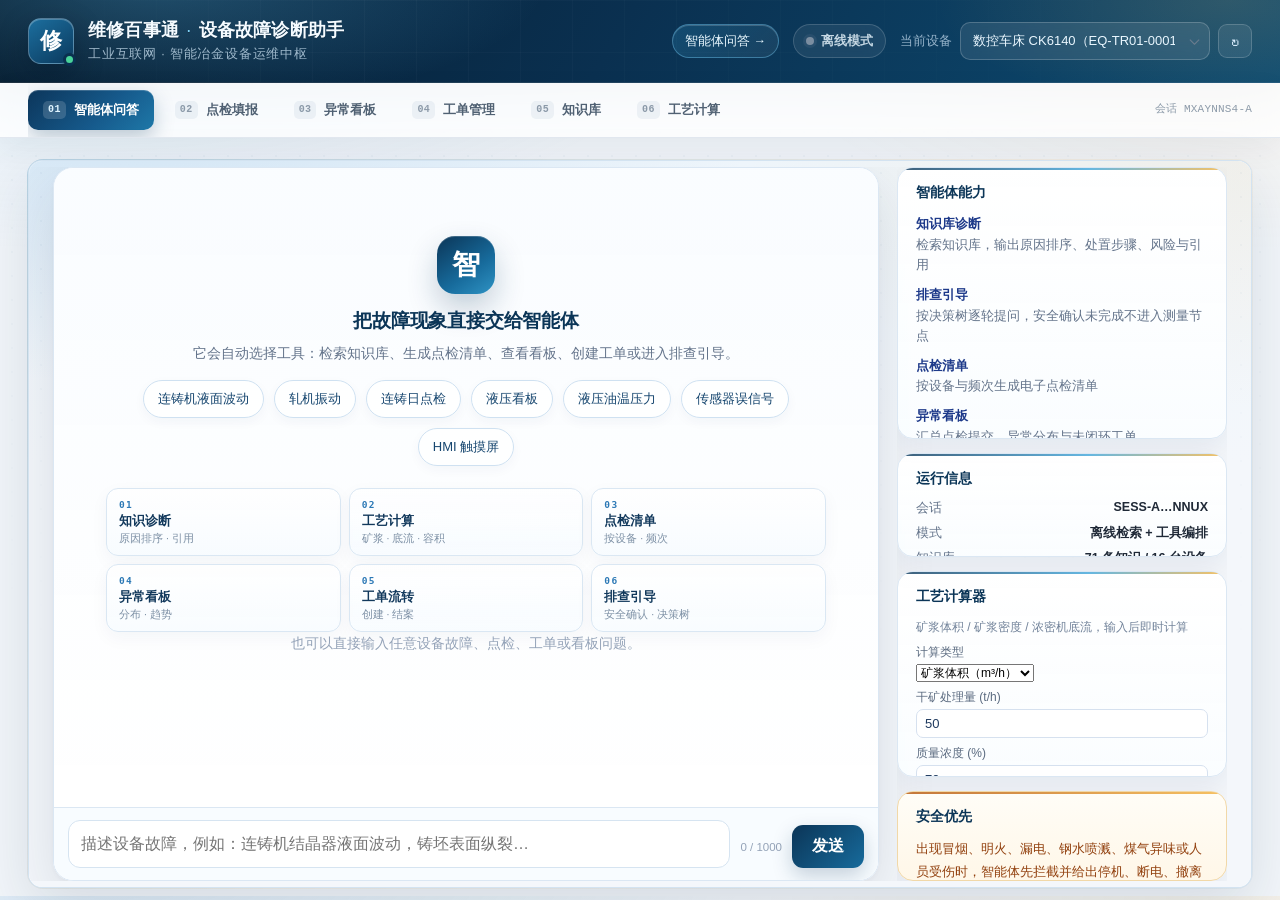
==== commit ee19989b: "fix: 问答页单屏布局，输入框无需下滑" ====
--- a/docs/index.html
+++ b/docs/index.html
@@ -2306,6 +2306,23 @@
 .hero-metric:hover { transform: translateY(-2px); background: rgba(255,255,255,0.11); border-color: rgba(255,255,255,0.24); }
 @media (max-width: 640px) { .hero-status { gap: 7px 10px; font-size: 9.5px; } .hero-band::after { opacity: 0.55; } }
 
+/* 问答页单屏优先：隐藏大 Hero，iframe 填满剩余视口，输入框无需下滑 */
+#panel-qa .hero-band { display: none !important; }
+#panel-qa { padding-top: 0; }
+#panel-qa iframe {
+  height: calc(100vh - 172px) !important;
+  min-height: 460px !important;
+  border-radius: 14px !important;
+}
+body.qa-active .site-footer { display: none !important; }
+body.qa-active .page { padding-bottom: 0; }
+@media (max-height: 760px) {
+  #panel-qa iframe { height: calc(100vh - 165px) !important; min-height: 420px !important; }
+}
+@media (max-width: 640px) {
+  #panel-qa iframe { height: calc(100vh - 190px) !important; min-height: 400px !important; }
+}
+
 
 /* ===== build-offline 注入：单文件离线演示 ===== */
 #globalAlert { display: none !important; }
@@ -2503,7 +2520,7 @@
         </div>
       </div>
       <div class="agent-frame-wrap"><iframe id="agentFrame" title="智能体问答"></iframe>
-<script id="wxbst-agent-source" type="text/plain">[base64]/rueZvuS6i+mAmiDCtyDmmbrog73kvZPpl67nrZTvvIjnprvnur/[base64]/[base64]/[base64]/[base64]/6Z2i5pyJ5oyv55eVIj7ovafmnLrmjK/liqg8L2J1dHRvbj4KICAgICAgICAgICAgPGJ1dHRvbiB0eXBlPSJidXR0b24iIGRhdGEtcHJvbXB0PSLmnb/lna/ov57pk7jmnLrml6Xngrnmo4DopoHlgZrlk6rkupvpobnnm67vvJ8iPui/[base64]/h+mrmOOAgeWOi+WKm+S4jeeos++8jOe7tOS/[base64]/lmajor6/kv6Hlj7c8L2J1dHRvbj4KICAgICAgICAgICAgPGJ1dHRvbiB0eXBlPSJidXR0b24iIGRhdGEtcHJvbXB0PSJITUkg6Kem5pG45bGP55S76Z2i5Y2h6aG/[base64]/[base64]/ov7Dorr7lpIfmlYXpmpzmiJbnu7TmiqTpl67popgiIHBsYWNlaG9sZGVyPSLmj4/ov7Dorr7lpIfmlYXpmpzvvIzkvovlpoLvvJrov57pk7jmnLrnu5PmmbblmajmtrLpnaLms6LliqjvvIzpk7jlna/[base64]/mtYbkvZPnp68gLyDnn7/[base64]/5rWG5L2T56ev77yIbcKzL2jvvIk8L29wdGlvbj4KICAgICAgICAgICAgPG9wdGlvbiB2YWx1ZT0iZGVuc2l0eSI+55+/[base64]/rueZvuS6i+mAmiDCtyDmmbrog73kvZPpl67nrZQ8L3NwYW4+CiAgICA8c3Bhbj7nprvnur/kvJjlhYggwrcg5pys5Zyw55+l6K+G5bqTIMK3IOW3peWFt+WPr+WuoeiuoTwvc3Bhbj4KICA8L2Zvb3Rlcj4KCiAgPHNjcmlwdCBpZD0id3hic3QtZGF0YSIgdHlwZT0iYXBwbGljYXRpb24vanNvbiI+eyJtZXRhIjp7ImFwcCI6Iue7tOS/[base64]/[base64]/[base64]/h+eoi+S4reemgeatouWwhuaJi+S8uOWFpeWIgOW6kyIsIuaLhuWIgOWJjeehruiupOS4u+i9tOWBnOatouW5tuaWreeUtSIsIuawlOi3r+ajgOS/[base64]/mv4DlhYkiLCJzcGVjcyI6eyLmv4DlhYnlip/[base64]/[base64]/[base64]/h+eDrSIsIue7nee8mOeUtemYu+S9jiJdLCJzYWZldHlSdWxlcyI6WyLmjqXnur/[base64]/55S15Y6LIjoiNDAwIFYiLCLpop3lrprnlLXmtYEiOiIyNTAgQSIsIuafnOWGhea4qeW6piI6IuKJpDQwIOKEgyIsIuavjeaOkua4qeWNhyI6IuKJpDcwIEsiLCLlh7rnur/[base64]/neaMgeWuieWFqOi3neemuyJdfSx7ImVxdWlwbWVudENvZGUiOiJFUS1NVDAxLTAwMDEiLCJuYW1lIjoi5p2/5Z2v6L+e6ZO45py6IENDTS0xMjAwIiwiY2F0ZWdvcnkiOiJDQ00iLCJsb2NhdGlvbiI6IuWGtumHkeWunuiureS4reW/[base64]/pmLvnh4PmnI3jgIHmiLTpmLLmiqTpnaLnvakiLCLlubPlj7DkuI7nu5PmmbblmajljLrln5/npoHmraLnp6/msLQiLCLmvI/pkqLmiqXorabnq4vljbPmkqTnprvlubbpgJrnn6XosIPluqYiXSwiYWxpYXNlcyI6WyLov57pk7jmnLoiLCLmnb/lna/[base64]/[base64]/[base64]/gyDovafliLbljLoiLCJicmFuZCI6IuS6jOmHjeijheWkhyIsInNwZWNzIjp7IuW3peS9nOi+iiI6Is+GNjAww5cxNTAwIG1tIiwi5pSv5om/6L6KIjoiz4YxNDAwIG1tIiwi5pyA5aSn6L2n5Yi25YqbIjoiMzAwMCB0Iiwi5pyA6auY6L2n6YCfIjoiMTIgbS9zIiwiQUdDIOWOi+WKmyI6IjI1IE1QYSJ9LCJjb21tb25GYXVsdHMiOlsi6L2n5py65oyv5YqoIiwi5p2/[base64]/[base64]/liqgiLCLpo47ph4/kuI3otrMiLCLovbTmib/muKnluqbpq5giXSwic2FmZXR5UnVsZXMiOlsi5YGc5py65ZCO5Y+26L2u5oOw6LWw6LaF6L+HIDMgbWluIOaWueWPr+mdoOi/kSIsIuajgOS/ruW/[base64]/[base64]/nlKjkuJPnlKjlt6XlhbciLCLpq5jljovmsrnllrfmuoXlj6/oh7Tnqb/pgI/[base64]/[base64]/hemhu+W5sueHpe+8jOS4peemgeenr+awtCIsIuWKoOaWmeOAgeWHuumSouaXtuW/[base64]/gyDno6jnn7/ovabpl7QiLCJicmFuZCI6IuS4reS/oemHjeW3pSIsInNwZWNzIjp7IuetkuS9k+ebtOW+hCI6IjIuMSBtIiwi562S5L2T6ZW/5bqmIjoiMy42IG0iLCLmnInmlYjlrrnnp68iOiIxMS42IG3CsyIsIuacgOWkp+ijheeQg+mHjyI6IjIwIHQiLCLlt6XkvZzovazpgJ8iOiIyMS41IHIvbWluIiwi55S15py65Yqf546HIjoiMjEwIGtXIn0sImNvbW1vbkZhdWx0cyI6WyLlpITnkIbph4/kuIvpmY0iLCLloavlhYXnjoflvILluLgiLCLovazpgJ/pgInmi6kiLCLooazmnb/[base64]/[base64]/gyDpgInnn7/[base64]/neaKpCJ9LCJjb21tb25GYXVsdHMiOlsi5rKJ6ZmN6Z2i56ev5LiN6LazIiwi5bqV5rWB5rWT5bqm5rOi5YqoIiwi5rqi5rWB6LeR5rWRIiwi5Y6L6ICZIl0sInNhZmV0eVJ1bGVzIjpbIui/m+WFpea1k+WvhuacuuaxoOWGheW/hemhu+WBnOacuuaWreeUteaMgueJjOS4iumUgeW5tuajgOa1i+acieavkuacieWus+awlOS9kyIsIuS4peemgeWcqOiAmeaetui/[base64]/no6jmjZ/vvIkiLCJlcXVpcG1lbnRDYXRlZ29yeSI6IkxBVEhFIiwiZXF1aXBtZW50Q29kZXMiOlsiRVEtVFIwMS0wMDAxIl0sInN5bXB0b20iOiLkuLvovbTml4vovazml7blj5Hlh7rov57nu63jgIzlkpTllabjgI3lvILlk43vvIzovazpgJ/otorpq5jotormmI7mmL7vvIzlgZzmnLrlkI7nq4vljbPmtojlpLHvvIzkuLvovbTnrrHmuKnluqblgY/pq5giLCJzeW1wdG9tS2V5d29yZHMiOlsi5Li76L205byC5ZONIiwi5ZKU5ZWmIiwi6L2m5bqKIiwi5Li76L20566xIl0sImNhdXNlcyI6W3sicm9vdENhdXNlIjoi5Li76L205YmN6L205om/5rua6YGT5Yml6JC95oiW5ri46ZqZ6L+H5aSnIiwicHJvYmFiaWxpdHkiOiJISUdIIiwiYmFzaXMiOiLlvILlk43pmo/ovazpgJ/ljYfpq5jogIzliqDliafjgIHlgZzmnLrljbPmtojlpLHvvIznrKblkIjmu5rliqjovbTmib/mlYXpmpznibnlvoEiLCJ2ZXJpZnlNZXRob2QiOiLmlq3nlLXmjILniYzlkI7miYvliqjnm5jovabvvIzlkKzliY3ovbTmib/lpITmmK/lkKbmnInlkajmnJ/[base64]/5bmy5pGp5pOm77yM5rip5bqm5LiO5Zmq5aOw5ZCM5pe25LiK5Y2HIiwidmVyaWZ5TWV0aG9kIjoi5p+l5rK55L2N5piv5ZCm5Zyo5rK55qCHIDEvMuKAkzIvM++8m+eCueWKqOayueazteinguWvn+WbnuayueaYr+WQpui/[base64]/oo4XlpLnlt6Xku7blj5jljJbvvIzljbjkuIvljaHnm5jnqbrovazml7bmraPluLgiLCJ2ZXJpZnlNZXRob2QiOiLljbjljaHnm5jnqbrov5Dovazlr7nmr5TvvJvmo4Dmn6XljaHnm5jogZTmjqXmraLlj6PmmK/[base64]/ruS6uuWRmOaMieWkh+S7tuihqOabtOaNouWQjOWei+WPt+i9tOaJv++8jOaLhuijheaXtuaUr+aSkeS4u+i9tOmYsuatouWdoOiQvSIsIuabtOaNouWQjuepuui/kOi9rCAzMCBtaW7vvIzovbTmib/muKnluqYg4omkNjAg4oSD44CB5oyv5YqoIOKJpDIuOCBtbS9z77yM5YaN6K+V5YiH6aqM6K+BIl0sInJpc2siOiLkuLvovbTmnKrlgZznqLPkuKXnpoHop6bnorDljaHnm5jkuI7lt6Xku7bvvJvmi4bkuLvovbTpobvmlZnluIjlnKjlnLrlubblj6/pnaDmlK/mkpHvvJvor5Xovabml7bpmLLmiqTpl6jlv4XpobvlhbPpl60iLCJzb3VyY2UiOnsidHlwZSI6IlRFQUNIRVJfSU5URVJWSUVXIiwidGl0bGUiOiLnjovogIHluIjlj6Pov7AgMjAyNi0wOS0xOCIsImxvY2F0b3IiOiLorr/osIjlvZXpn7MgMDM6MTItMDY6NDDvvIjmlbTnkIbnqL/[base64]/[base64]/veWkp+W/[base64]/[base64]/5oiW5Y2h54iq56Oo5o2f5a+86Ie06K6p5YiAIiwicHJvYmFiaWxpdHkiOiJNRURJVU0iLCJiYXNpcyI6IumdoOi/[base64]/[base64]/[base64]/pobvlvoXkuLvovbTlgZzmraLjgIHlt6Xku7blhrfljbToh7PlrqTmuKnvvJvosIPmlbTkuJ3mnaDliY3lv4Xpobvmlq3nlLXmjILniYzvvIzpmLLmraLor6/lkK/liqgiLCJzb3VyY2UiOnsidHlwZSI6IlRFQUNIRVJfSU5URVJWSUVXIiwidGl0bGUiOiLnjovogIHluIjlj6Pov7AgMjAyNi0wOS0xOCIsImxvY2F0b3IiOiLorr/osIjlvZXpn7MgMTI6MDUtMTU6MzDvvIjmlbTnkIbnqL/[base64]/mmL7npLrliIDmnrbmiqXorabvvIzmiYvliqjmjaLliIDkuZ/[base64]/[base64]/[base64]/5bqmIOKJpTggbW0ifSx7InJvb3RDYXVzZSI6Iuicl+i9ruicl+adhue8uuayueaIlumTgeWxkeWNoeatuyIsInByb2JhYmlsaXR5IjoiTUVESVVNIiwiYmFzaXMiOiLmiYvliqjnm5jliIDmnrbmiYvmhJ/msonph43jgIHmnInmtqnngrnvvIzkvLTpmo/[base64]/lmajohLHmiaMiLCJ2ZXJpZnlNZXRob2QiOiLmn6XmjqfliLblm57ot6/mlq3ot6/[base64]/oeebmOaXoOayueaxoeOAgeaXoOWPmOW9oiJ9XSwiYWN0aW9ucyI6WyLlgZzmnLrvvIzmlq3nlLXjgIHmjILniYzkuIrplIHvvIzorrDlvZXmiqXorabliIDkvY3lj7fkuI7pnaLmnb/[base64]/[base64]/6LCI5b2V6Z+zIDE2OjEwLTE4OjQw77yI5pW055CG56i/[base64]/keW8gOWFs+ayvumTgeWxkeOAgemXtOmameWPmOWkp+WvvOiHtOS4ouS9jSIsInByb2JhYmlsaXR5IjoiSElHSCIsImJhc2lzIjoi5omL5Yqo6YCQ5L2N6L2s5YiA5bqT5pe25Liq5Yir5YiA5L2N5LiN5YGc5YeG77yM6Z2i5p2/[base64]/[base64]/op4HlrprkvY3plIDno6jmjZ/[base64]/lnKjlj4LmlbDkv67mlLnmiJbnqIvluo/kvKDovpPkuYvlkI7vvIzplJnkvY3op4Tlvovlm7rlrpoiLCJ2ZXJpZnlNZXRob2QiOiLmr5Tlr7nliIDlpZfooajkuI7nqIvluo8gVCDmjIfku6TvvIzmoLjlr7nmjaLliIDlro/lj4LmlbAifV0sImNoZWNrcyI6W3sic3RlcCI6IuaJi+WKqOaooeW8j+mAkOS9jei9rOWIgOW6kyAyNCDkvY3vvIzmoLjlr7npnaLmnb/liIDlj7fkuI7lrp7pmYXliIDlpZflj7ciLCJjcml0ZXJpb24iOiLmr4/mraXlgZzlh4bvvIwyNCDkvY3liIDlj7fkuI7liIDlpZflj7flrozlhajkuIDoh7QifSx7InN0ZXAiOiLmtYvmjaLliIDmsJTljovlubbop4Llr5/[base64]/keW8gOWFs+W5tua1i+mXtOmameiHsyAwLjXigJMxLjAgbW3vvIzpgJDkvY3ovazliIDlupPlpI3moLgiLCLmsJTljovkuI3otrPml7bmn6XmsJTmupDkuI7ov4fmu6Tlh4/[base64]/osIjlvZXpn7MgMDU6MjAtMDg6MTDvvIjmlbTnkIbnqL/[base64]/[base64]/nn63ml7bmgaLlpI3vvIzph43liIfliYrml7bph43lpI3lh7rnjrAiLCJzeW1wdG9tS2V5d29yZHMiOlsiQUxNLTc1MCIsIuS4u+i9tOi/h+i9vSIsIuaKpeitpiIsIuWKoOW3peS4reW/gyJdLCJjYXVzZXMiOlt7InJvb3RDYXVzZSI6IuWIh+WJiuWPguaVsOi/h+Wkp++8iOWIh+a3sSBcdTAwM2UyIG1tIOaIlui/[base64]/lupQg4omkMC4yIG1t77yM5YiA5bCW5peg5bSp5YiDIn0seyJyb290Q2F1c2UiOiLkuLvovbTmnLrmorDljaHmu57miJbovbTmib/mjZ/[base64]/[base64]/6LCI5b2V6Z+zIDA5OjQ1LTEyOjMw77yI5pW055CG56i/56ysIDMg6aG177yJIn0sInJldmlld2VyIjoi5a6e6K6t5a6k566h55CG5ZGYIiwiYXBwcm92ZWRBdCI6IjIwMjYtMTAtMTAiLCJlZmZlY3RpdmVGcm9tIjoiMjAyNi0xMC0xMCIsInNlY3VyaXR5Q3JpdGljYWwiOmZhbHNlLCJ0YWdzIjpbIuWKoOW3peS4reW/gyIsIuS4u+i9tCIsIui/[base64]/miqUgQUxNLTEwMjfvvIzpm4bkuK3mtqbmu5HljovlipvooajkvY7kuo4gMi4wIE1QYe+8jOWvvOi9qOmdouWHuueOsOW5suaRqeaTpueXlei/[base64]/mmL7npLrkuI3kuIDoh7QiLCJ2ZXJpZnlNZXRob2QiOiLngrnliqjmtqbmu5Hms7UgMzAgc++8jOWOi+WKm+W6lCDiiaUyLjAgTVBh77yb55So5qCH5YeG6KGo5q+U5a+55Y6L5Yqb5byA5YWzIn0seyJyb290Q2F1c2UiOiLnrqHot6/mjqXlpLTmuJfmvI/[base64]/luqbkuI3nrKbvvIjlhqzlraPor6/nlKjpq5jpu4/[base64]/[base64]/ruS6uuWRmOaTjeS9nCIsIuaJi+WKqOa2pua7keWQhOi9tOWQjuS9jumAn+i/[base64]/6LCI5b2V6Z+zIDEzOjA1LTE1OjIw77yI5pW055CG56i/56ysIDQg6aG177yJIn0sInJldmlld2VyIjoi5a6e6K6t5a6k566h55CG5ZGYIiwiYXBwcm92ZWRBdCI6IjIwMjYtMTAtMTEiLCJlZmZlY3RpdmVGcm9tIjoiMjAyNi0xMC0xMSIsInNlY3VyaXR5Q3JpdGljYWwiOmZhbHNlLCJ0YWdzIjpbIuWKoOW3peS4reW/[base64]/nu4bmiJblgY/[base64]/ova7ljovlipvkuI3otrPmiJbpvb/pl7Tnp6/mlpnmiZPmu5EiLCJwcm9iYWJpbGl0eSI6Ik1FRElVTSIsImJhc2lzIjoi6b2/6L2u5aSE5pyJ5aGR5paZ57KJ5pyr77yM6L+b5Lid5pe26b2/6L2u56m66L2sIiwidmVyaWZ5TWV0aG9kIjoi55uu6KeG6b2/6Ze05peg56KO5bGR77yM5omL5Yqo6L+b5Lid5bqU6aG655WF5LiN5omT5ruRIn0seyJyb290Q2F1c2UiOiLmiZPljbDmuKnluqblgY/[base64]/luqblgY/[base64]/pobrnlYXpgJrov4fvvIzllrflmLTml6Dnp6/[base64]/[base64]/lvoTvvIzlm57mir3mtYvor5XloZTmmL7npLrpmo/ot53nprvlop7liqDogIzmlLnlloQiLCJ2ZXJpZnlNZXRob2QiOiLmiZPljbDlm57mir3mtYvor5XloZTvvIzmi4nkuJ3plb/[base64]/[base64]/nue7reaXoOawlOazoe+8m+WPl+a9ruiAl+adkOW5sueHpeWQjuWkjea1iyJ9LHsicm9vdENhdXNlIjoi56m66LWw6YCf5bqm6L+H5L2O5oiW5Za35Zi05YGc55WZ5pe26Ze06ZW/[base64]/[base64]/luqbmj5Dpq5jliLAgMTUwIG1tL3PvvIzlvIDlkK/pgb/[base64]/[base64]/[base64]/[base64]/[base64]/[base64]/[base64]/5peg5oql6K2m5oiW5o+Q56S644CM5LiN5Ye65YWJ44CN77yM5YiH5Ymy5aS05peg5Yqg5bel55eV6L+5Iiwic3ltcHRvbUtleXdvcmRzIjpbIuS4jeWHuuWFiSIsIua/gOWFiSIsIuiBlOmUgSIsIuWGt+awtOacuiJdLCJjYXVzZXMiOlt7InJvb3RDYXVzZSI6IuWGt+awtOacuuawtOa4qei2hemZkOaIlua1gemHj+aKpeitpuinpuWPkeiBlOmUgSIsInByb2JhYmlsaXR5IjoiSElHSCIsImJhc2lzIjoi6Z2i5p2/[base64]/nga0iLCJ2ZXJpZnlNZXRob2QiOiLmn6XpmLLmiqTpl6jpl63lkIjjgIHlhYnmoIXml6Dpga7mjKHjgIHogZTplIHnga/luLjkuq4ifSx7InJvb3RDYXVzZSI6IuS/neaKpOmVnOeJh+eDp+aNn+aIluaxoeafk+WvvOiHtOWbnui/lOWFieS/neaKpCIsInByb2JhYmlsaXR5IjoiTUVESVVNIiwiYmFzaXMiOiLplZzniYfmnInng6fngrnvvIzlh7rlhYnnnqzpl7Tlip/njofpqqTpmY0iLCJ2ZXJpZnlNZXRob2QiOiLlj5blh7rkv53miqTplZzniYfnm67op4bvvIzlupTml6Dng6fngrnjgIHml6DmsrnmsaEifSx7InJvb3RDYXVzZSI6Iua/[base64]/miqXoraYiLCJjcml0ZXJpb24iOiLmsLTmuKkgMjDigJMyNSDihIPvvIzml6DmtYHph4/miqXoraYifSx7InN0ZXAiOiLmn6XpmLLmiqTpl6jjgIHlhYnmoIXkuI7ogZTplIHmjIfnpLrnga8iLCJjcml0ZXJpb24iOiLpl6jpl63lkIjjgIHlhYnmoIXml6Dpga7mjKHjgIHogZTplIHnga/[base64]/ruWkjemYsuaKpOmXqOmUgeS4juWFieaghe+8jOemgeatouefreaOpeiBlOmUgSIsIuaItOaXoOeyieaJi+Wll+abtOaNouS/neaKpOmVnOeJh++8jOemgeatouijuOaJi+inpuaRuOmVnOmdoiIsIuS7jeS4jeWHuuWFieaXtueUsee7tOS/ruS6uuWRmOajgOafpea/gOWFieeUtea6kOS4jiBRQkgg5YWJ57qk77yM56aB5q2i6Ieq6KGM5o+S5ouU5YWJ57qkIl0sInJpc2siOiLmv4DlhYnkuI3lj6/[base64]/[base64]/5Y6a77yJIiwicHJvYmFiaWxpdHkiOiJISUdIIiwiYmFzaXMiOiLmjILmuKPpm4bkuK3lnKjmnb/[base64]/ljovpmIDkuI7msJTnrqEifSx7InJvb3RDYXVzZSI6IuWIh+WJsumAn+W6puS4juadv+WOmuS4jeWMuemFjSIsInByb2JhYmlsaXR5IjoiTUVESVVNIiwiYmFzaXMiOiLpgJ/luqbov4flv6vml7bmjILmuKPlsJbplJDjgIHliIfkuI3pgI/[base64]/vvIznuqLlhYnlkIzovbTlgY/[base64]/[base64]/npoHmsrkiLCJzb3VyY2UiOnsidHlwZSI6IlRFTVBMQVRFIiwidGl0bGUiOiLjgIrmv4DlhYnliIflibLlt6Xoibrlj4LmlbDngrnmo4DmqKHmnb/[base64]/gOWFiSJdLCJjYXVzZXMiOlt7InJvb3RDYXVzZSI6Iui+heWKqeawlOWQq+awtOWQq+ayue+8jOawlOa6kOi/[base64]/lsJjnl5Xov7nvvIzliIflibLlpLTlhoXpg6jnp6/lsJgiLCJ2ZXJpZnlNZXRob2QiOiLmn6Xlr4blsIHlnIjml6DnoLTmjZ/[base64]/h+i/kSIsInByb2JhYmlsaXR5IjoiTE9XIiwiYmFzaXMiOiLng6fngrnlpJrlh7rnjrDlnKjplZzniYfkuK3lv4PvvIzkvLTpmo/llrflmLTnp6/muKMiLCJ2ZXJpZnlNZXRob2QiOiLmn6XllrflmLTpq5jluqbkuI7nhKbngrnvvIzor4TkvLDmmK/lkKbpnIDmm7TmjaLllrflmLQifV0sImNoZWNrcyI6W3sic3RlcCI6IuebruinhuS/neaKpOmVnOeJh++8iOWvueWFieinguWvn++8iSIsImNyaXRlcmlvbiI6IuaXoOm7keeCueOAgeaXoOmbvueKtuOAgeaXoOWIkueXlSJ9LHsic3RlcCI6IuafpeawlOa6kOS4iee6p+i/[base64]/kuI3otrPmiJbov5vmsLTmuKnluqbpq5jvvIhcdTAwM2UzNSDihIPvvIkiLCJwcm9iYWJpbGl0eSI6IkhJR0giLCJiYXNpcyI6Iui/m+awtOa4qeW6puWBj+mrmOOAgeWQjuWGt+WNtOWZqOi/m+WHuuawtOa4qeW3riBcdTAwM2M1IEvvvIzmjpLmsJTmuKnluqbpmo/[base64]/looPmuKnluqbpq5jmiJbmlaPng63lmajnp6/lsJgiLCJwcm9iYWJpbGl0eSI6Ik1FRElVTSIsImJhc2lzIjoi5py65oi/5rip5bqmIFx1MDAzZTQwIOKEg++8jOaVo+eDreWZqOe/[base64]/liqjkvZwifV0sImNoZWNrcyI6W3sic3RlcCI6Iua1i+WGt+WNtOawtOi/m+awtOa4qeW6puS4jui/m+WHuuawtOa4qeW3riIsImNyaXRlcmlvbiI6Iui/[base64]/m+awtOa7pOe9ke+8jOa1i+i/[base64]/[base64]/[base64]/m+awlOmYgOW8gOW6puWwj++8jOacuuWktOWjsOmfs+WPkemXt++8jOWOi+WKm+S4iuWNh+e8k+aFoiIsInZlcmlmeU1ldGhvZCI6Iueci+i/[base64]/m+WFpee6ouWMuu+8jOacuuWktOecn+epuuWjsOaYjuaYviIsInZlcmlmeU1ldGhvZCI6Iuafpeepuua7pOWOi+W3ruW6lCDiiaQwLjAwOCBNUGHvvIzotoUgMC4wMSBNUGEg5pu05o2iIn0seyJyb290Q2F1c2UiOiLnrqHot6/[base64]/[base64]/[base64]/[base64]/6LCI5b2V6Z+zIDA2OjEwLTA5OjAw77yI5pW055CG56i/[base64]/[base64]/m+awtCJ9LHsicm9vdENhdXNlIjoi6ZW/5pyf5pyq5o2i5rK55oiW6LaF5rip5rCn5YyWIiwicHJvYmFiaWxpdHkiOiJNRURJVU0iLCJiYXNpcyI6IuayueiJsuWPkem7keOAgem7j+W6puS4iuWNh++8jOacieeEpuWRsyIsInZlcmlmeU1ldGhvZCI6IuafpeaNouayueiusOW9leS4jui/kOihjOa4qeW6pu+8jOayuea4qeW6lCDiiaQ2MCDihIMifSx7InJvb3RDYXVzZSI6IuWKoOayuei/[base64]/[base64]/[base64]/[base64]/lvILlk40iLCJlcXVpcG1lbnRDYXRlZ29yeSI6Ik1PVCIsImVxdWlwbWVudENvZGVzIjpbIkVRLVRSMDYtMDAwNiJdLCJzeW1wdG9tIjoi6L+Q6KGM5Lit6L205om/6YOo5L2N5Y+R5Ye65ZGo5pyf5oCn44CM5ZCx5ZCx44CN5oiW44CM5ZKv5ZmU44CN5aOw77yM6L205om/[base64]/5rip5bqmIDcw4oCTODUg4oSD77yM5Yqg6ISC5ZCO5YeP6L27IiwidmVyaWZ5TWV0aG9kIjoi5rWL6L205om/5rip5bqm5bqUIOKJpDgwIOKEg++8m+WQrOmfs+ajkuWQrOi9tOaJv+acieaXoOWRqOacn+aAp+WGsuWHu+WjsCJ9LHsicm9vdENhdXNlIjoi6L205om/[base64]/nq6/pnaLlgY/lt64g4omkMC4wNSBtbSJ9LHsicm9vdENhdXNlIjoi6L205om/[base64]/ovbTmib/muKnluqYiLCJjcml0ZXJpb24iOiLiiaQ4MCDihIMifSx7InN0ZXAiOiLmtYvmjK/ku6rmtYvovbTmib/luqfmsLTlubPjgIHlnoLnm7TjgIHovbTlkJHmjK/liqgiLCJjcml0ZXJpb24iOiLmjK/liqjng4jluqYg4omkNC41IG1tL3MifSx7InN0ZXAiOiLlkKzpn7Pmo5LlkKzovbTmib/lubbmn6Xmtqbmu5HohIIiLCJjcml0ZXJpb24iOiLml6DlkajmnJ/mgKflhrLlh7vlo7DvvIzmtqbmu5HohILml6DlubLmtrjlj5joibIifV0sImFjdGlvbnMiOlsi5YGc5py677yM5pat55S144CB6aqM55S144CB5oyC54mM5LiK6ZSB77yM5b6F55S15py65Ya35Y206IezIDQwIOKEgyDku6XkuIsiLCLmi4bnq6/nm5bmo4Dmn6XovbTmib/kuI7mtqbmu5HohILvvIzorrDlvZXovbTmib/lnovlj7ciLCLmm7TmjaLlkIzlnovlj7fovbTmib/[base64]/hemhu+aWreeUtemqjOeUteW5tuaMgueJjOS4iumUge+8m+WQiui/kOmhu+aVmeW4iOWcqOWcuu+8m+emgeatoueUqOaJi+ebtOaOpeinpuaRuOi/[base64]/[base64]/[base64]/h+eDrSIsIua4qeW6piIsIui/h+i9vSIsIueUteacuiJdLCJjYXVzZXMiOlt7InJvb3RDYXVzZSI6Iui0n+i9vei/[base64]/[base64]/lsJjvvIzmo4Dmn6Xpo47miYflj7bniYciLCLmn6XotJ/[base64]/nlKjor7TmmI7kuabjgIsiLCJsb2NhdG9yIjoi56ysIDE4IOmhtSA0LjIg6IqCIOa4qeWNh+S4jui/h+i9veS/[base64]/nlLXkv53miqTmiJblj5jpopHlmajmiqXmjqXlnLDmlYXpmpwiLCJzeW1wdG9tS2V5d29yZHMiOlsi57ud57yY55S16Zi7Iiwi55S15py6Iiwi5Y+X5r2uIiwi5o6l5ZywIl0sImNhdXNlcyI6W3sicm9vdENhdXNlIjoi57uV57uE5Y+X5r2u77yI546v5aKD5rm/[base64]/[base64]/[base64]/pgIHnlLXvvJvkvY7kuo4gMC4xIE3OqSDnpoHmraLpgIHnlLXlubbmiqXkv64iXSwicmlzayI6IuaRh+ihqOa1i+ivleWQjuW/[base64]/[base64]/mlq3ot6/[base64]/nqIvvvIzmlq3ot6/[base64]/nlLXkv53miqTliqjkvZzvvIzlpI3kvY3lkI7kuIDpgIHnlLXljbPot7MiLCJ2ZXJpZnlNZXRob2QiOiLmlq3nlLXlkI7mtYvnur/ot6/nu53nvJgg4omlMC41IE3Oqe+8jOafpeeUtee8huegtOearuS4juWPl+a9riJ9LHsicm9vdENhdXNlIjoi57q/6Lev55+t6Lev77yI55S157yG56C05o2f44CB5byC54mp5pCt5o6l77yJIiwicHJvYmFiaWxpdHkiOiJNRURJVU0iLCJiYXNpcyI6Iui3s+mXuOeerOmXtOacieW8p+WFieaIlueEpuWRs++8jOe7nee8mOeUtemYu+aOpei/kSAwIiwidmVyaWZ5TWV0aG9kIjoi5pat55S16aqM55S15ZCO5YiG5q615rWL57ud57yY77yM5p+l5om+55+t6Lev54K5In0seyJyb290Q2F1c2UiOiLmlq3ot6/lmajohLHmiaPlmajogIHljJbmiJbmlbTlrprlgLzlgY/[base64]/ot6/[base64]/ovb3kvqfmmK/lkKbov4fovb3miJbnn63ot6/vvIznpoHmraLlvLrooYzlkIjpl7giLCLmtYvnur/ot6/[base64]/nlKjlkIjmoLzpqoznlLXlmajvvJvmn5zlhoXnlLXlrrnkuI7nlLXnvIbpobvmlL7nlLXvvJvnpoHmraLluKbotJ/[base64]/h+eDrSIsImVxdWlwbWVudENhdGVnb3J5IjoiUFdSIiwiZXF1aXBtZW50Q29kZXMiOlsiRVEtVFIwNy0wMDA3Il0sInN5bXB0b20iOiLnuqLlpJbmtYvmuKnlj5HnjrDlh7rnur/nq6/lrZDmuKnluqYgODUg4oSD77yM55u46Ze05rip5beu6LaF6L+HIDEwIEvvvIznq6/lrZDnu53nvJjmiqTlpZflj5joibIiLCJzeW1wdG9tS2V5d29yZHMiOlsi56uv5a2Q6L+H54OtIiwi5rip5beuIiwi6YWN55S15p+cIiwi5o6l6Kem55S16Zi7Il0sImNhdXNlcyI6W3sicm9vdENhdXNlIjoi5o6l57q/6J665qCT5p2+5Yqo5a+86Ie05o6l6Kem55S16Zi75aKe5aSnIiwicHJvYmFiaWxpdHkiOiJISUdIIiwiYmFzaXMiOiLljZXnm7jnq6/[base64]/lrZDooajpnaLlj5Hpu5HjgIHmnInnu7/plIjvvIzmjqXop6bpnaLkuI3lubMiLCJ2ZXJpZnlNZXRob2QiOiLnm67op4bnq6/lrZDmjqXop6bpnaLvvIzmuIXnkIbmsKfljJblsYLmiJbmm7TmjaLpk5zpk53ov4fmuKHnq6/lrZAifSx7InJvb3RDYXVzZSI6Iui0n+i9vemVv+acn+i2hei9vSIsInByb2JhYmlsaXR5IjoiTUVESVVNIiwiYmFzaXMiOiLkuInnm7jmuKnluqblkIzml7blgY/[base64]/lrZDljovmjqXlpITmnb7liqgiLCJ2ZXJpZnlNZXRob2QiOiLmoLjlr7nnur/lvoTkuI7ljovmjqXotKjph4/[base64]/[base64]/nuaOpeWkhOWKoOi/h+a4oeerr+WtkOS4juWvvOeUteiGjyIsIumAgeeUteWQjiAzMCBtaW4g5aSN5rWL5rip5bqmIOKJpDcwIOKEg+OAgea4qeW3riDiiaQxMCBLIl0sInJpc2siOiLnuqLlpJbmtYvmuKnkv53mjIHlronlhajot53nprvvvJvkuKXnpoHluKbnlLXntKflm7rnq6/lrZDvvJvmk43kvZzpobvmlZnluIjkuI7lronlhajlkZjlnKjlnLrlubbpqoznlLXmjILniYwiLCJzb3VyY2UiOnsidHlwZSI6IlRFQUNIRVJfSU5URVJWSUVXIiwidGl0bGUiOiLlvKDluIjlgoXlj6Pov7AgMjAyNi0wOS0yNSIsImxvY2F0b3IiOiLorr/osIjlvZXpn7MgMTE6MjAtMTQ6MDXvvIjmlbTnkIbnqL/[base64]/[base64]/[base64]/lrZDmiJbmr43mjpLmjqXop6bkuI3oia/[base64]/lnIjng6fmjZ8iLCJwcm9iYWJpbGl0eSI6Ik1FRElVTSIsImJhc2lzIjoi54Sm57OK5ZGz5p2l6Ieq5o6n5Yi25Zue6Lev77yM5o6l6Kem5Zmo5aSW5aOz5Y+R6buRIiwidmVyaWZ5TWV0aG9kIjoi55uu6KeG5o6l6Kem5Zmo57q/5ZyI5LiO6Kem5aS077yM5rWL57q/5ZyI55S16Zi7In0seyJyb290Q2F1c2UiOiLlvILniannn63ot6/[base64]/lrZAg4omkNzAg4oSD77yM55u46Ze05rip5beuIOKJpDEwIEsifSx7InN0ZXAiOiLnm67op4bmn5zlhoXvvIjop4Llr5/nqpfvvIkiLCJjcml0ZXJpb24iOiLml6Dng5/[base64]/[base64]/5Z2v6L+e6ZO45py657uT5pm25Zmo5ray6Z2i5rOi5Yqo5aSnIiwiZXF1aXBtZW50Q2F0ZWdvcnkiOiJDQ00iLCJlcXVpcG1lbnRDb2RlcyI6WyJFUS1NVDAxLTAwMDEiXSwic3ltcHRvbSI6Iue7k+aZtuWZqOa2sumdouWRqOacn+aIlumaj+acuuazouWKqOi2hei/hyDCsTUgbW3vvIzpk7jlna/ooajpnaLlh7rnjrDmjK/[base64]/[base64]/[base64]/[base64]/oeWPt+e6v+Wxj+iUveaOpeWcsO+8m+WvueavlOS6uuW3pea1i+a4qS/[base64]/lt64g4omkMyBtbe+8jOS/oeWPt+aXoOi3s+WPmCJ9XSwiYWN0aW9ucyI6WyLpmY3kvY7mi4npgJ/oh7PlronlhajljLrpl7TlubbnqLPlrprkuK3pl7TljIXmtrLkvY3vvIzpgJrnn6XmnLrplb/kuI7osIPluqYiLCLlgZzmtYHmo4Dmn6Xlubbmm7TmjaLnu5PnmKTmsLTlj6PvvIzmjInlt6XoibrljaHorr7lrprmj5LlhaXmt7HluqbkuI7kv53miqTmuKPmtYHph48iLCLmuIXmtIHmtrLpnaLorqHplZzlpLTkuI7lkLnmiavmsJTot6/vvIzlv4XopoHml7bmoKHlh4bmtrLkvY3pm7bngrkiLCLms6LliqjmjIHnu63miJbop6blj5HmvI/pkqLpooTorabml7bnq4vljbPlgZzmtYfjgIHmjInmvI/pkqLlupTmgKXpooTmoYjmkqTnprvlubPlj7AiXSwicmlzayI6Iua2sumdouazouWKqOWPr+WvvOiHtOWNt+a4o+OAgee6teijgueUmuiHs+a8j+mSou+8m+W5s+WPsOW/hemhu+S/neaMgeW5sueHpe+8jOWkhOeQhuaXtuW/[base64]/numTuCIsIue7k+aZtuWZqCIsIua2sumdoiIsIuS/neaKpOa4oyJdfSx7ImlkIjoiS0ItQ0NNLTAwMDIiLCJ0aXRsZSI6Iui/numTuOWdr+ihqOmdoue6teijgiIsImVxdWlwbWVudENhdGVnb3J5IjoiQ0NNIiwiZXF1aXBtZW50Q29kZXMiOlsiRVEtTVQwMS0wMDAxIl0sInN5bXB0b20iOiLpk7jlna/lhoXlvKfmiJblrr3pnaLlh7rnjrDnurXlkJHoo4LnurnvvIzmt7HluqYgMeKAkzUgbW3vvIzovafliLblkI7lj6/og73lvaLmiJDovrnoo4LmiJblup/lk4EiLCJzeW1wdG9tS2V5d29yZHMiOlsi57q16KOCIiwi6KGo6Z2i6KOC57q5Iiwi6ZO45Z2vIiwi5LqM5Ya3Il0sImNhdXNlcyI6W3sicm9vdENhdXNlIjoi57uT5pm25Zmo6ZOc5p2/56Oo5o2f5oiW6ZWA5bGC6ISx6JC977yM5Lyg54Ot5LiN5Z2HIiwicHJvYmFiaWxpdHkiOiJISUdIIiwiYmFzaXMiOiLnurXoo4Lmsr/nu5Pmmbblmajlrr3luqbmlrnlkJHliIbluIPvvIzpk5zmnb/lr7nlupTkvY3nva7mnInno6jmjZ/nl5Xov7kiLCJ2ZXJpZnlNZXRob2QiOiLlgZzmtYflkI7mtYvph4/pk5zmnb/ljprluqbkuI7plKXluqbvvIzno6jmjZ/ph4/lupQg4omkMC41IG1t77yM6ZWA5bGC5peg5Yml6JC9In0seyJyb290Q2F1c2UiOiLkv53miqTmuKPnhpTljJbkuI3oia/[base64]/lgY/[base64]/nu5Pmmbblmajpk5zmnb/no6jmjZ/[base64]/6LCD5pW05L+d5oqk5rij5LiO5LqM5Ya35rC06YePIiwi5YGc5rWH5ZCO5qOA5p+l6ZOc5p2/77yM56Oo5o2f6LaF5qCH56uL5Y2z5pu05o2i77yb6K6w5b2V57q16KOC5L2N572u5LiO6ZW/[base64]/kuI7ovpDlsITng63lj6/oh7TngbzkvKTvvJvmo4Dmn6XkuozlhrfljLrlv4XpobvlgZzmnLrlubblip7nkIbpq5jmuKnljLrln5/[base64]/[base64]/popHnjofkuI3ljLnphY0iLCJwcm9iYWJpbGl0eSI6IkhJR0giLCJiYXNpcyI6IuaMr+WKqOabsue6v+WHuueOsOW8guW4uOaIluaKpeitpuS4juaMr+WKqOWPguaVsOiwg+aVtOWQjOatpSIsInZlcmlmeU1ldGhvZCI6IuajgOafpeaMr+WKqOWPsOWBj+W/g+OAgei/[base64]/h+mrmOaIlumSouawtOa4qeW6pui/h+mrmOWvvOiHtOWdr+Wjs+i/h+iWhCIsInByb2JhYmlsaXR5IjoiTUVESVVNIiwiYmFzaXMiOiLmi4npgJ/kuI7muKnluqborrDlvZXmmL7npLrotoXlh7rlt6XoibrkuIrpmZAiLCJ2ZXJpZnlNZXRob2QiOiLmoLjlr7nmi4npgJ/jgIHov4fng63luqbkuI7kuozlhrfmsLTph4/vvIzov4fng63luqblupQg4omkMzAg4oSDIn1dLCJjaGVja3MiOlt7InN0ZXAiOiLmn6XnnIvnu5Pmmbblmajmkanmk6blipvkuI7mjK/liqjmm7Lnur8iLCJjcml0ZXJpb24iOiLmkanmk6blipvlnKjlt6XoibrljLrpl7TvvIzmjK/liqjmm7Lnur/ml6DlvILluLjmipbliqgifSx7InN0ZXAiOiLmo4Dmn6Xkv53miqTmuKPmtrLmuKPlsYLkuI7liqDlhaUiLCJjcml0ZXJpb24iOiLmtrLmuKPlsYLljprluqbnrKblkIjopoHmsYLvvIzliqDlhaXov57nu63ml6DkuK3mlq0ifSx7InN0ZXAiOiLmoLjlr7nmi4npgJ/jgIHov4fng63luqbkuI7kuozlhrciLCJjcml0ZXJpb24iOiLmi4npgJ/kuI7ov4fng63luqblnKjlt6XoibrljaHojIPlm7TlhoXvvIzkuozlhrfmsLTmraPluLgifV0sImFjdGlvbnMiOlsi56uL5Y2z6ZmN5ouJ6YCf5bm25ZCv5Yqo5ryP6ZKi5bqU5oCl6aKE5qGI77yM6YCa55+l5py66ZW/44CB6LCD5bqm5LiO5a6J5YWo5ZGY77yb5bmz5Y+w5Lq65ZGY5oyJ5ryU57uD6Lev57q/[base64]/pkqLlj6/pgKDmiJDpq5jmuKnpkqLmsLTllrfmuoXjgIHniIbngrjkuI7kurrlkZjkvKTkuqHvvJvlubPlj7Dnp6/msLTkvJrlvJXlj5Hliafng4jmsb3ljJbniIbngrjvvJvku7vkvZXmvI/[base64]/numTuCIsIua8j+mSoiIsIuWuieWFqCIsIuaMr+WKqCJdfSx7ImlkIjoiS0ItRlVSLTAwMDEiLCJ0aXRsZSI6Iuatpei/m+aigeW8j+WKoOeDreeCieeCiea4qeS4jeWdhyIsImVxdWlwbWVudENhdGVnb3J5IjoiRlVSIiwiZXF1aXBtZW50Q29kZXMiOlsiRVEtTVQwMi0wMDAyIl0sInN5bXB0b20iOiLngonlhoXlkITmrrXmuKnlt67otoXov4cgwrEzMCDihIPvvIzpkqLlna/lh7rngonmuKnluqbkuI3lnYfvvIzovafliLblkI7lh7rnjrDlsLrlr7jkuI7mnb/[base64]/[base64]/nprsgLTIw772eKzEwIFBh77yM54KJ6Zeo5aSE5ZC45Ya36aOOIiwidmVyaWZ5TWV0aG9kIjoi6LCD5pW054Of6YGT6Ze45p2/5LiO5byV6aOO5py65byA5bqm77yM54KJ5Y6L5o6n5Yi25Zyo5bel6Im65Yy66Ze0In0seyJyb290Q2F1c2UiOiLng63nlLXlgbblronoo4XkvY3nva7miJbooaXlgb/lr7znur/lvILluLgiLCJwcm9iYWJpbGl0eSI6Ik1FRElVTSIsImJhc2lzIjoi5pi+56S65rip5bqm5LiO54KJ5YaF5a6e5rWL5YGP5beu5aSn77yM55u46YK754Ot55S15YG25beu5byC5byC5bi4IiwidmVyaWZ5TWV0aG9kIjoi55So5L6/5pC654Ot5YG25q+U5a+577yM5qOA5p+l6KGl5YG/5a+857q/[base64]/ngonljovkuI7ngonpl6jlr4blsIEiLCJjcml0ZXJpb24iOiLngonljovlnKggLTIw772eKzEwIFBh77yM54KJ6Zeo5peg5Lil6YeN5ryP6aOOIn0seyJzdGVwIjoi5q+U5a+554Ot55S15YG25LiO5L6/5pC65rWL5ripIiwiY3JpdGVyaW9uIjoi5pi+56S65LiO5a6e5rWL5YGP5beuIOKJpMKxNSDihIPvvIzooaXlgb/lr7znur/ml6DnoLTmjZ8ifV0sImFjdGlvbnMiOlsi6ZmN5L2O5Lqn6YeP5oiW6LCD5pW05ZCE5q615rip5bqm6K6+5a6a77yM56iz5a6a54KJ5Y6L5ZCO6YCa55+l6L2n57q/Iiwi5riF55CG5oiW5pu05o2i5aC15aGe54On5Zi077yM6YeN5paw5qCh5YeG56m654eD5q+U5LiO54Gr54Sw55uR5rWLIiwi5qCh6aqM5oiW5pu05o2i5YGP5beu54Ot55S15YG25LiO6KGl5YG/5a+857q/Iiwi54KJ5rip5oGi5aSN5ZCO5YWI5Ye66L+H5rih5Z2v77yM56Gu6K6k5rip5bqm5Z2H5YyA5YaN5oGi5aSN5q2j5bi46IqC5aWPIl0sInJpc2siOiLngonpl6jkuI7op4Llr5/lrZTlvIDlkK/ml7blrZjlnKjpq5jmuKnovpDlsITkuI7ngavnhLDllrflh7rpo47pmanvvIzlv4Xpobvnqb/pmpTng63mnI3lubbnq5nlnKjkvqfpnaLvvJvnhaTmsJTljLrln5/[base64]/5byA5bqm5LiN5Yy56YWN77yM5omn6KGM5Zmo5Y+N6aaI5byC5bi4IiwidmVyaWZ5TWV0aG9kIjoi5qOA5p+l6Ze45p2/5byA5bqm5LiO5omn6KGM5Zmo5Y+N6aaI77yM5omL5Yqo5rS75Yqo6Ze45p2/56Gu6K6k5peg5Y2h5rueIn0seyJyb290Q2F1c2UiOiLlvJXpo47mnLrovazpgJ/kuI3otrPmiJblj7bova7np6/[base64]/lnY/[base64]/pgZPpl7jmnb/lvIDluqYiLCJjcml0ZXJpb24iOiLngonljosgLTIw772eKzEwIFBh77yM6Ze45p2/[base64]/ruaJp+ihjOacuuaehO+8jOemgeatouWcqOi/kOihjOS4reaJk+W8gOeCiemXqOajgOS/[base64]/hyDCsTEwIOKEg++8jOW9seWTjemSouWdr+WKoOeDrei0qOmHj+S4jui9p+WItua4qeW6puaOp+WItiIsInN5bXB0b21LZXl3b3JkcyI6WyLng63nlLXlgbYiLCLmtYvmuKnlgY/lt64iLCLngonmuKkiLCLooaXlgb/lr7znur8iXSwiY2F1c2VzIjpbeyJyb290Q2F1c2UiOiLng63nlLXlgbbogIHljJbjgIHng63nq6/ohZDomoDmiJbnu53nvJjkuIvpmY0iLCJwcm9iYWJpbGl0eSI6IkhJR0giLCJiYXNpcyI6IueDreeUteWBtuS9v+eUqOWRqOacn+mVv++8jOS/oeWPt+a8guenu+aIluaWree7rSIsInZlcmlmeU1ldGhvZCI6IuaLhuajgOeDreeUteWBtuWkluinguS4jue7nee8mO+8jOi2hei/h+agoeWHhuWRqOacn+eri+WNs+abtOaNoiJ9LHsicm9vdENhdXNlIjoi6KGl5YG/5a+857q/[base64]/[base64]/oeaBryJ9XSwiY2hlY2tzIjpbeyJzdGVwIjoi55So5L6/5pC65qCh6aqM5Luq5q+U5a+554Ot55S15YG2IiwiY3JpdGVyaW9uIjoi5YGP5beuIOKJpMKxNSDihIPvvIzkv6Hlj7fnqLPlrpoifSx7InN0ZXAiOiLmo4Dmn6XooaXlgb/lr7znur/kuI7nq6/lrZAiLCJjcml0ZXJpb24iOiLmnoHmgKfmraPnoa7jgIHnq6/lrZDml6DmsKfljJbmnb7liqgifSx7InN0ZXAiOiLmo4Dmn6XmuKnmjqfmqKHlnZfor4rmlq0iLCJjcml0ZXJpb24iOiLml6Dmlq3lgbbjgIHlhrfnq6/ooaXlgb/mraPluLgifV0sImFjdGlvbnMiOlsi5pqC5YGc6K+l5q615rip5bqm5o6n5Yi277yM5pS555So55u46YK754Ot55S15YG25oiW5L6/5pC65rWL5rip55uR6KeGIiwi5pu05o2i6LaF5beu54Ot55S15YG25bm26YCB5qOA77yM6YeN5paw5qCh5YeG5Zue6LevIiwi57Sn5Zu65oiW5pu05o2i6KGl5YG/5a+857q/[base64]/[base64]/[base64]/hyA0LjUgbW0vcyIsInN5bXB0b21LZXl3b3JkcyI6WyLovafmnLrmjK/liqgiLCLmjK/nl5UiLCJGMyIsIui9p+i+iiJdLCJjYXVzZXMiOlt7InJvb3RDYXVzZSI6IuW3peS9nOi+iuaIluaUr+aJv+i+iuWBj+W/[base64]/otoXmoIfnq4vljbPmjaLovooifSx7InJvb3RDYXVzZSI6Iui9p+acuui9tOaJv+aIluS8oOWKqOaOpei9tOejqOaNnyIsInByb2JhYmlsaXR5IjoiSElHSCIsImJhc2lzIjoi5oyv5Yqo5Ly06ZqP6L205om/5rip5bqm5Y2H6auY5LiO5byC5ZONIiwidmVyaWZ5TWV0aG9kIjoi5rWL6L205om/[base64]/kuI7kvLrmnI3pmIDlk43lupTvvIzmsrnmtrLmuIXmtIHluqbovr7moIcifV0sImNoZWNrcyI6W3sic3RlcCI6Iua1i+mHj+i9p+i+iuWBj+W/g+S4jui+iuW9oiIsImNyaXRlcmlvbiI6IuWBj+W/gyDiiaQwLjAyIG1t77yM6L6K5b2i56ym5ZCI56Oo5YmK5qCH5YeGIn0seyJzdGVwIjoi5rWL6L205om/[base64]/lubbpgJrnn6Xovafnur/vvIzmjK/liqjmjIHnu63liJnlgZzmnLrmjaLovooiLCLlgZzmnLrmlq3nlLXmjILniYzkuIrplIHvvIzmo4Dmn6XovafovorjgIHovbTmib/kuI7mjqXovbTvvIznpoHmraLlnKjovafovorpl7TkvLjmiYsiLCLmo4Dmn6UgQUdDIOa2suWOi+WOi+WKm+S4juayuea2sua4hea0geW6pu+8jOW/heimgeaXtuabtOaNouS8uuacjemYgOS4jua7pOiKryIsIuaBouWkjeWJjeepuui9rOivlei9pu+8jOehruiupOaMr+WKqOS4juadv+W9ouWQiOagvOWGjei/h+mSoiJdLCJyaXNrIjoi6L2n5py66L2s5Yqo6YOo5L2N5Y+v6Ie05Y235YWl5LiO5oyk5Y6L5Lyk5a6z77yb5o2i6L6K5LiO5qOA5p+l5b+F6aG75YGc5py644CB5pat55S144CB5oyC54mM5LiK6ZSB5bm25L2/[base64]/[base64]/lvaIiLCLovrnmtaoiLCLkuK3mtaoiLCLlubPnm7TluqYiXSwiY2F1c2VzIjpbeyJyb290Q2F1c2UiOiLlvK/[base64]/5b2i5puy57q/IiwiY3JpdGVyaW9uIjoi5p2/[base64]/ruatoyIsIua4heeQhuWGt+WNtOawtOWWt+WYtO+8jOaBouWkjei9p+i+iuWGt+WNtOWdh+WMgOaApyIsIuaguOWvueadpeaWmeS4juW8oOWKm+iuvuWumu+8jOW/heimgeaXtumZjemAn+i/[base64]/5b2iIiwi5byv6L6KIiwi5Ya35Y205rC0Il19LHsiaWQiOiJLQi1ST0wtMDAwMyIsInRpdGxlIjoi57K+6L2nIEFHQyDkvY3nva7lgY/lt67vvIjluKbpkqLljprluqbms6LliqjkuI7lkIzmnb/lt67vvIkiLCJlcXVpcG1lbnRDYXRlZ29yeSI6IlJPTCIsImVxdWlwbWVudENvZGVzIjpbIkVRLU1UMDMtMDAwMyJdLCJzeW1wdG9tIjoi5bim6ZKi57q15ZCR5Y6a5bqm5rOi5Yqo44CB5ZCM5p2/5beu6LaF5beu77yM5Ye6546w5Y6a6JaE5LiN5Z2H77yMQUdDIOS9jee9ruWPjemmiOS4juiuvuWumuWBj+W3rui2hei/hyAwLjUgbW0iLCJzeW1wdG9tS2V5d29yZHMiOlsi5Y6a5bqm5rOi5YqoIiwi5Y6a6JaE5LiN5Z2HIiwi5ZCM5p2/5beuIiwiQUdDIiwi5L2N572u5YGP5beuIl0sImNhdXNlcyI6W3sicm9vdENhdXNlIjoi5Ly65pyN6ZiA5Y2h5rue5oiW6Zu25ryCIiwicHJvYmFiaWxpdHkiOiJISUdIIiwiYmFzaXMiOiLkvY3nva7lgY/lt67kvLTpmo/[base64]/lt67kuI7mnLrmorDkvY3nva7kuI3nrKYiLCJ2ZXJpZnlNZXRob2QiOiLmo4Dmn6XkvKDmhJ/lmajlronoo4XkuI7kv6Hlj7fvvIzph43mlrDmoKHlh4bpm7bkvY0ifSx7InJvb3RDYXVzZSI6Iua2suWOi+ayueaxoeafk+aIluiThOiDveWZqOWOi+WKm+S4jei2syIsInByb2JhYmlsaXR5IjoiTUVESVVNIiwiYmFzaXMiOiLns7vnu5/[base64]/mu54ifSx7InN0ZXAiOiLmo4Dmn6XkvY3np7vkvKDmhJ/[base64]/[base64]/oh7Tnqb/pgI/[base64]/mjK/liqjlgLzotoXov4cgNC41IG1tL3PvvIzmnLrlo7PmnInlkajmnJ/mgKflvILlk43vvIzlnLDohJronrrmoJPkuI7ogZTovbTlmajlpITmjK/liqjmmI7mmL4iLCJzeW1wdG9tS2V5d29yZHMiOlsi6aOO5py65oyv5YqoIiwi6L205om/Iiwi5byC5ZONIiwi6Zmk5bCYIl0sImNhdXNlcyI6W3sicm9vdENhdXNlIjoi5Y+26L2u56ev54Gw5LiN5Z2H5oiW56Oo5o2f5a+86Ie05Yqo5bmz6KGh56C05Z2PIiwicHJvYmFiaWxpdHkiOiJISUdIIiwiYmFzaXMiOiLmjK/liqjpmo/ov5DooYzml7bpl7Tlop7liqDvvIzmuIXngbDlkI7kuIvpmY0iLCJ2ZXJpZnlNZXRob2QiOiLlgZzmnLrmuIXngbDlubblgZrliqjlubPooaHvvIzlj7bova7no6jmjZ/otoXmoIfmm7TmjaIifSx7InJvb3RDYXVzZSI6Iui9tOaJv+ejqOaNn+aIlua2pua7keS4jeiJryIsInByb2JhYmlsaXR5IjoiSElHSCIsImJhc2lzIjoi6L205om/5rip5bqm5Y2H6auY44CB5oyv5Yqo6aKR546H5a+55bqU6L205om/5pWF6Zqc6aKR546HIiwidmVyaWZ5TWV0aG9kIjoi5rWL6L205om/5rip5bqm5LiO5oyv5Yqo77yM5qOA5p+l5ram5ruR6ISC5LiO5ri46ZqZIn0seyJyb290Q2F1c2UiOiLogZTovbTlmajlr7nkuK3kuI3oia/[base64]/mjK/liqjkuI7muKnluqYiLCJjcml0ZXJpb24iOiLmjK/[base64]/lt67nrKblkIjopoHmsYLvvIzonrrmoJPml6Dmnb7liqgifV0sImFjdGlvbnMiOlsi6ZmN5L2O6aOO5py66LSf6I235oiW5YGc5py677yM6Ziy5q2i5oyv5Yqo5omp5aSn5o2f5Z2P6L205om/Iiwi5YGc5py65pat55S15oyC54mM5LiK6ZSB77yM5b6F5Y+26L2u5a6M5YWo5YGc5q2i5ZCO5riF54Gw5LiO5qOA5p+lIiwi5pu05o2i6L205om/5oiW5YGa5Yqo5bmz6KGh77yM5oGi5aSN6IGU6L205Zmo5a+55Lit5bm25aSN57Sn5Zyw6ISaIiwi6K+V6L+Q6KGMIDMwIG1pbu+8jOaMr+WKqOS4jua4qeW6puWQiOagvOWQjuaKleWFpei/kOihjCJdLCJyaXNrIjoi6aOO5py65oOw6LWw5pe26Ze06ZW/[base64]/[base64]/ljovlt67ljYfpq5jvvIzpo47ph4/[base64]/ngbDkuI7pmIDpl6jlvIDluqbvvIzkv67ooaXms4TmvI/ngrkifSx7InJvb3RDYXVzZSI6Iumjjuacuui9rOmAn+S4i+mZjeaIluearuW4puaJk+a7kSIsInByb2JhYmlsaXR5IjoiTUVESVVNIiwiYmFzaXMiOiLpo47mnLrnlLXmtYHlgY/kvY7vvIzovazpgJ/[base64]/neS4juWyl+S9jeS6uuWRmOWKoOW8uumYsuaKpCIsIua4heeBsOaIluabtOaNoua7pOiii++8jOajgOafpeWWt+WQueezu+e7n+WOi+WKmyIsIua4heeQhueuoemBk+enr+eBsOOAgeiwg+aVtOmYgOmXqO+8jOS/[base64]/5rip5bqm6auYIiwiZXF1aXBtZW50Q2F0ZWdvcnkiOiJGQU4iLCJlcXVpcG1lbnRDb2RlcyI6WyJFUS1NVDA0LTAwMDQiXSwic3ltcHRvbSI6Iumjjuacuui9tOaJv+a4qeW6pui2hei/[base64]/h+mHj+aIlueJjOWPt+S4jeespiIsInByb2JhYmlsaXR5IjoiSElHSCIsImJhc2lzIjoi5rip5bqm5Y2H6auY5YmN5pyJ6KGl6ISC5oiW6ZW/5pyf5pyq6KGl6ISC6K6w5b2VIiwidmVyaWZ5TWV0aG9kIjoi5qOA5p+l5ram5ruR6ISC54mM5Y+344CB5Yqg5rOo6YeP5LiO5ZGo5pyf77yM5oyJ5omL5YaM6KGl6ISCIn0seyJyb290Q2F1c2UiOiLovbTmib/no6jmjZ/miJbmuLjpmpnov4flpKciLCJwcm9iYWJpbGl0eSI6Ik1FRElVTSIsImJhc2lzIjoi5rip5bqm5LiO5oyv5Yqo5ZCM5pe25LiK5Y2H77yM5byC5ZON5Yqg6YeNIiwidmVyaWZ5TWV0aG9kIjoi5rWL5oyv5Yqo5LiO5ri46ZqZ77yM6LaF5qCH5pu05o2i6L205om/In0seyJyb290Q2F1c2UiOiLlhrfljbTpo47pgZPloLXloZ7miJbnjq/looPmuKnluqbov4fpq5giLCJwcm9iYWJpbGl0eSI6Ik1FRElVTSIsImJhc2lzIjoi6L205om/5bqn5pWj54Ot5LiN6Imv77yM546v5aKD5rip5bqm5YGP6auYIiwidmVyaWZ5TWV0aG9kIjoi5riF55CG5Ya35Y206aOO6YGT77yM5qOA5p+l6aOO5py65oi/6YCa6aOOIn1dLCJjaGVja3MiOlt7InN0ZXAiOiLmo4Dmn6Xmtqbmu5HohILkuI7liqDms6jorrDlvZUiLCJjcml0ZXJpb24iOiLniYzlj7fmraPnoa7jgIHliqDms6jph4/pgILkuK3vvIzml6Dlj5joibLkubPljJYifSx7InN0ZXAiOiLmtYvovbTmib/mjK/liqjkuI7muLjpmpkiLCJjcml0ZXJpb24iOiLmjK/liqgg4omkNC41IG1tL3PvvIzmuLjpmpnlnKjmoIflh4bojIPlm7QifSx7InN0ZXAiOiLmo4Dmn6XlhrfljbTpo47pgZPkuI7njq/looPmuKnluqYiLCJjcml0ZXJpb24iOiLpo47pgZPnlYXpgJrvvIznjq/[base64]/kOihjOehruiupOa4qeW6pueos+WumuWcqCA3MCDihIMg5Lul5LiL5YaN5oqV5YWlIl0sInJpc2siOiLovbTmib/luqfmuKnluqbpq5jlj6/[base64]/h+mrmCIsIuayuea4qemrmCIsIuWOi+WKm+S4jeeosyIsIuayuea4qSJdLCJjYXVzZXMiOlt7InJvb3RDYXVzZSI6IuWGt+WNtOWZqC/lhrfljbTmsLTkuI3otrPmiJbmjaLng63lmajohI/loLXvvJrmsrnmuKnmjIHnu63ljYfpq5jvvIzmsrnmtrLpu4/luqbkuIvpmY3jgIHlhoXms4Tlop7lpKfvvIzns7vnu5/ljovlipvpmo/[base64]/muKnluqbjgIHpo47miYfkuI7mjaLng63lmajljovlt67vvIzmuIXmtJfmjaLng63lmajlubblr7nmr5TmsrnmuKkifSx7InJvb3RDYXVzZSI6Iua2suWOi+azteejqOaNny/lkLjmsrnkuI3otrPmiJbmu6Toiq/loLXloZ7vvJrms7XlhoXms4Tlop7lpKfjgIHlkLjmsrnpmLvlipvpq5jvvIzljovlipvlu7rnq4vlm7Dpmr7kuJTms6LliqjvvIzlkIzml7bog73ph4/mjZ/[base64]/ljovlipvohInliqjvvIzmo4Dmn6XlkLjmsrnmu6TnvZHjgIHmsrnkvY3kuI7ms7XkvZPmuKnluqYifSx7InJvb3RDYXVzZSI6Iua6oua1gemYgC/lh4/ljovpmIAv5q+U5L6L6ZiA5Y2h5rue5oiW6K6+5a6a5LiN5b2T77ya57O757uf6ZW/[base64]/ljaHmu57vvIzmtYvlkITpmIDliY3lkI7ljovlt64ifSx7InJvb3RDYXVzZSI6IuiThOiDveWZqOWkseaViC/msK7msJTljovlipvkvY7miJbmsrnmtrLmsaHmn5PvvJrljovlipvohInliqjlop7lpKfjgIHliqjkvZzlhrLlh7vvvIzmsaHmn5PliqDpgJ/pmIDoiq/no6jmjZ/[base64]/miJblj5jph4/[base64]/ljovlipvohInliqjmraPluLjvvJvmuqLmtYHpmIDjgIHlh4/[base64]/lh4/ljovpmIDorr7lrpoiLCJjcml0ZXJpb24iOiLorr7lrprlgLzkuI7lt6XoibrljaHkuIDoh7TvvIzpmIDoiq/[base64]/[base64]/heimgeaXtua4hea0ly/[base64]/[base64]/[base64]/luqbkuIvpmY3vvIzns7vnu5/ms4TmvI/[base64]/vvIzlhrfljbTmsLTmtYHph4/kvY4iLCJ2ZXJpZnlNZXRob2QiOiLmo4Dmn6XlhrfljbTmsLTmtYHph4/kuI7lhrfljbTlmajljovlt67vvIzmuIXmtJflhrfljbTlmagifSx7InJvb3RDYXVzZSI6Iuezu+e7n+WGheazhOS4pemHjeaIlua6oua1gemYgOmVv+acn+a6oua1gSIsInByb2JhYmlsaXR5IjoiTUVESVVNIiwiYmFzaXMiOiLmsrnmuKnpmo/otJ/[base64]/ljovlt67pq5giLCJ2ZXJpZnlNZXRob2QiOiLooaXlhYXlkIzniYzlj7fmtrLljovmsrnvvIzmm7TmjaLmu6Toiq/lubbmo4DmtYvmuIXmtIHluqYifV0sImNoZWNrcyI6W3sic3RlcCI6IuajgOafpeWGt+WNtOawtOS4juWGt+WNtOWZqCIsImNyaXRlcmlvbiI6IuWGt+WNtOawtOa1gemHj+ato+W4uO+8jOWGt+WNtOWZqOi/[base64]/[base64]/kOihjOaXtuWHuueOsOeIrOihjOOAgeaKluWKqO+8jOS/neWOi+aXtua0u+WhnuadhuWbnue8qe+8jOS9jee9ruS/neaMgeeyvuW6puS4i+mZjSIsInN5bXB0b21LZXl3b3JkcyI6WyLniKzooYwiLCLlhoXms4QiLCLmtrLljovnvLgiLCLkv53ljosiXSwiY2F1c2VzIjpbeyJyb290Q2F1c2UiOiLmtrLljovnvLjlr4blsIHku7bno6jmjZ/lr7zoh7TlhoXms4QiLCJwcm9iYWJpbGl0eSI6IkhJR0giLCJiYXNpcyI6IuS/neWOi+ivlemqjOa0u+WhnuadhuWbnue8qe+8jOWbnuayuemHj+WinuWkpyIsInZlcmlmeU1ldGhvZCI6IuWBmuS/[base64]/kOihjOmAn+W6pu+8jOmBv+WFjeeIrOihjOmAoOaIkOS9jee9rui2heW3riIsIuWBnOacuuaMgueJjOOAgeazhOWOi+iHsyAwIOWQjuabtOaNouWvhuWwgeS7tiIsIuaOkuawlOW5tuabtOaNoua7pOiKr++8jOajgOa1i+ayuea2sua4hea0geW6piIsIuS/ruWkjeWQjuepuui9veS4jui0n+i9veivlei/kOihjO+8jOehruiupOaXoOeIrOihjOS4juWGheazhCJdLCJyaXNrIjoi5ouG6KOF5ray5Y6L57y45YmN5b+F6aG75rOE5Y6L6IezIDAg5bm25pSv5pKR6LSf6L2977yM6Ziy5q2i5ray5Y6L57y45oSP5aSW5Yqo5L2c77yb6auY5Y6L5rK55Y+v6Ie056m/[base64]/[base64]/[base64]/kvKTnlLXmnoHkuI7mjqXlpLTvvIzmjInop4TnqIvmi6fntKflubbmtYvph4/nlLXpmLsiLCLkvJjljJbkvpvmsKfjgIHllrfnorPkuI7ms6HmsqvmuKPmk43kvZzvvIzpgb/lhY3nlLXlvKfmmrTpnLIiLCLorrDlvZXnlLXmnoHmtojogJfkuI7mlq3nlLXmnoHmg4XlhrXvvIzov73muq/liLDmibnmrKHlubblj43ppojkvpvlupTllYYiXSwicmlzayI6IueUteaegeS4jueCieWGhemrmOa4qeWPr+iHtOeBvOS8pO+8m+abtOaNoueUteaegeW/[base64]/[base64]/luqblvILluLgiLCJ2ZXJpZnlNZXRob2QiOiLmo4Dmn6XogJDmnZDmibnmrKHkuI7noIznrZHorrDlvZXvvIzng63ngrnljLrln5/ph43ngrnkv67ooaUifSx7InJvb3RDYXVzZSI6IuWGtueCvOW3peiJuuS4jeW9k++8iOmrmOa4qeOAgemrmOawp+WMluaAp+a4o++8iSIsInByb2JhYmlsaXR5IjoiTUVESVVNIiwiYmFzaXMiOiLng63ngrnkuI7lhrbngrzoioLlpY/jgIHmuKPlhrXnm7jlhbMiLCJ2ZXJpZnlNZXRob2QiOiLkvJjljJbkvpvnlLXmm7Lnur/[base64]/kvY4iLCJ2ZXJpZnlNZXRob2QiOiLmo4Dmn6XlhrfljbTmsLTmtYHph4/[base64]/ruihpeaIluabtOaNouWPl+aNn+iAkOadkCIsIuaBouWkjeeUn+S6p+WJjei/m+ihjOeCieihrOa1i+WOmuS4juWGt+WNtOawtOivlemqjO+8jOehruiupOWuieWFqCJdLCJyaXNrIjoi54KJ6KGs54On56m/[base64]/5oiW5q+N57q/[base64]/nu5Xnu4TmuKnluqbpq5jvvIzlhrfljbTpo47mnLrlvILluLgiLCJ2ZXJpZnlNZXRob2QiOiLmo4Dmn6XlhrfljbTpo47mnLrjgIHmsrnmuKnkuI7otJ/ojbfmm7Lnur8ifSx7InJvb3RDYXVzZSI6Iuefree9keawtOWGt+S4jei2s+aIluawtOi3r+WgteWhniIsInByb2JhYmlsaXR5IjoiTUVESVVNIiwiYmFzaXMiOiLmsLTlhrfmr43nur/muKnluqbpq5jjgIHmtYHph4/kvY4iLCJ2ZXJpZnlNZXRob2QiOiLmo4Dmn6XmsLTlhrfmtYHph4/[base64]/kOihjOato+W4uCJ9LHsic3RlcCI6IuajgOafpeawtOWGt+a1gemHjyIsImNyaXRlcmlvbiI6IuawtOWGt+avjee6v+a1gemHj+S4jua4qeW6puato+W4uCJ9XSwiYWN0aW9ucyI6WyLpmY3kvY7lhrbngrzlip/njofvvIzpgJrnn6XnlLXmsJTlgLznj63kurrlkZjmo4Dmn6UiLCLlgZznlLXmjILniYzlkI7lpI3ntKfnn63nvZHmjqXlpLTvvIzmtYvph4/mjqXop6bnlLXpmLvlubblpITnkIbmsKfljJblsYIiLCLmo4Dmn6Xlj5jljovlmajlhrfljbTns7vnu5/kuI7msLTot6/vvIzmgaLlpI3lhrfljbQiLCLlpITnkIblkI7nqbrovb3pgIHnlLXnoa7orqTmuKnluqbmraPluLjvvIzlho3pgJDmraXmgaLlpI3lhrbngrwiXSwicmlzayI6Iuefree9keS4juWPmOWOi+WZqOWxnumrmOWOi+iuvuWkh++8jOW/[base64]/[base64]/[base64]/[base64]/lkK/liqjmnaHku7bkuI7mnaXmlpkv5rS75aWX5L+h5Y+355u45YWzIiwidmVyaWZ5TWV0aG9kIjoi5qOA5p+l5p2l5paZ5L+h5Y+344CB5rS75aWX5L2N572u5LiOIFBMQyDpgJrorq/[base64]/oeWPt+S4uuWwsee7qiJ9LHsic3RlcCI6IuajgOafpea2suWOi+WOi+WKm+S4jui+iue8neagh+WumiIsImNyaXRlcmlvbiI6Iuezu+e7n+WOi+WKmyAyNSBNUGHvvIzovornvJ3kvY3nva7lj43ppojmraPluLgifV0sImFjdGlvbnMiOlsi56Gu6K6k6L2n57q/[base64]/5b2i5q2j5bi45ZCO5YaN5o+Q6YCfIl0sInJpc2siOiLovafmnLrmnKrlrozlhajlgZzmraLmiJbogZTplIHmnKrlpI3kvY3ml7blkK/liqjlj6/[base64]/kuI7nn7/mtYbkvZPnp6/mjaLnrpciLCJlcXVpcG1lbnRDYXRlZ29yeSI6IkJBTCIsImVxdWlwbWVudENvZGVzIjpbIkVRLU1UMDctMDAwNyJdLCJzeW1wdG9tIjoi55CD56Oo5py65aSE55CG6YeP44CB57uZ55+/5rWT5bqm5LiO55+/5rWG5a+G5bqm5o2i566X5Li65q+P5bCP5pe255+/[base64]/5aSE55CG6YeP77yIdC9o77yJ77yMQyDkuLrotKjph4/mtZPluqbvvIjlsI/mlbDvvInvvIzPgV9zbHVycnkg5Li655+/5rWG5a+G5bqm77yIdC9twrPvvIkiLCJwcm9iYWJpbGl0eSI6IkhJR0giLCJiYXNpcyI6Iui0qOmHj+WuiOaBku+8muefv+a1hui0qOmHj+a1gemHjz3lubLnn7/ph48v5rWT5bqm77yM5YaN6Zmk5Lul55+/[base64]/mtYbotKjph4/mtYHph48gPSA1MC8wLjcwID0gNzEuNCB0L2jvvJvlhbbkuK3msLTnuqYgMjEuNCB0L2jvvIznn7/mtYbkvZPnp6/nuqYgMzcuNiBtwrMvaCIsInByb2JhYmlsaXR5IjoiSElHSCIsImJhc2lzIjoi5YWI566X5oC76LSo6YeP5rWB6YeP77yM5YaN6Zmk5Lul5a+G5bqm77yb5rC06LSo6YePPeaAu+i0qOmHjy3lubLnn7/otKjph48iLCJ2ZXJpZnlNZXRob2QiOiLmoLjnrpfmsLTotKjph4/kuI7kvZPnp6/vvIzlv4XopoHml7bnlKjmtYHph4/orqHmoKHmoLgifSx7InJvb3RDYXVzZSI6IuWkhOeQhumHjyBRID0gcSDDlyBW77yIdC9o77yJ77yacSDkuLrljZXkvY3lrrnnp6/kuqfog73vvIh0LyhtwrPCt2gp77yJ77yMViDkuLrno6jmnLrmnInmlYjlrrnnp6/vvIhtwrPvvIkiLCJwcm9iYWJpbGl0eSI6IkhJR0giLCJiYXNpcyI6IumAieWei+S4juS6p+iDveaguOeul+eahOW4uOeUqOWFrOW8j++8m3Eg5b+F6aG755Sx5Y+v56Oo5bqm6K+V6aqM5oiW5ZCM57G755+/5a6e5rWL56Gu5a6aIiwidmVyaWZ5TWV0aG9kIjoi5p+l56Oo55+/6K+V6aqM5oql5ZGK5oiW5ZCM57G755+/[base64]/[base64]/[base64]/msrnmuKnmmK/lvLrliLblt6Hmo4DpobkiLCJ2ZXJpZnlNZXRob2QiOiLmr4/nj63orrDlvZXmsrnkvY3jgIHkvpvmsrnljovlipvjgIHlm57msrnmuKnluqbkuI7ovbTmib/[base64]/lhrfljbTmsLTmmK/mtqbmu5Hns7vnu5/lj6/pnaDmgKfnmoTlhbPplK7njq/oioIiLCJ2ZXJpZnlNZXRob2QiOiLmo4Dmn6XlpIfnlKjms7Xoh6rlkK/or5XpqozjgIHmu6Toiq/ljovlt67jgIHlhrfljbTmsLTmtYHph4/kuI7msrnotKjlpJbop4IifSx7InJvb3RDYXVzZSI6IuiBlOmUgeS4juiusOW9lee8uuWkse+8muayueWOi+S9ji/msrnmuKnpq5gv5rWB6YeP5L2O5oql6K2m5pyq5oqV55So77yM5beh5qOA5pyq6K6w5b2V77yM5a+86Ie05pWF6Zqc5LiN6IO95o+Q5YmN5Y+R546wIiwicHJvYmFiaWxpdHkiOiJNRURJVU0iLCJiYXNpcyI6IuWGtumHkeefv+WxseiuvuWkh+i/kOe7tOinhOiMg+imgeaxgua2pua7keezu+e7n+iBlOmUgeS4juW3oeajgOiusOW9leWPr+i/[base64]/[base64]/kOihjOW5s+eos+OAgeWkh+eUqOazteiHquWQr+ato+W4uO+8m+a7pOiKr+WOi+W3ruato+W4uO+8m+WGt+WNtOawtOeVhemAmuOAgeayuei0qOaXoOS5s+WMliJ9LHsic3RlcCI6IuajgOafpeazhOa8j+S4juiBlOmUgSIsImNyaXRlcmlvbiI6Iueuoei3ry/ms5XlhbDml6DmuJfmvI/vvJvmsrnljovkvY7jgIHmsrnmuKnpq5jjgIHmtYHph4/[base64]/mtYblr4bluqbvvIzkuI3mmK/nn7/nn7PnnJ/lr4bluqYifSx7InN0ZXAiOiLorqHnrpflubblpI3moLgiLCJjcml0ZXJpb24iOiJWPVEvKEPDl8+BKT01MC8oMC43w5cxLjkpPTM3LjYgbcKzL2gifV0sImFjdGlvbnMiOlsi5YWI56Gu6K6k57uZ55+/IFA4MOOAgeS6p+WTgSBQODDjgIHnn7/nn7Plj6/no6jluqbkuI7lvqrnjq/otJ/ojbfvvIzmmI7noa7orr7orqHovrnnlYwiLCLnlKggUSA9IHEgw5cgViDorqHnrpfvvIxxIOWPluivlemqjOWAvOaIluWQjOexu+efv+Wunua1i+WAvOW5tuWBmueykuW6puS/[base64]/msLTlipvml4vmtYHlmajjgIHnu5nnn7/[base64]/kOihjCIsIuaMiSBWPVEvKEPDl8+BKSDorqHnrpfnn7/mtYbkvZPnp6/vvJvms6jmhI/mtZPluqbmjaLnrpfmiJDlsI/mlbDjgIHlr4bluqbljZXkvY0gdC9twrMiLCLnpLrkvovvvJpRPTUwIHQvaOOAgUM9NzAl44CBz4E9MS45IHQvbcKzIOKGkiDnn7/mtYbotKjph48gNzEuNDMgdC9o77yM5L2T56evIDM3LjU5IG3Csy9oIiwi6Iul5rWT5bqm5piv5L2T56ev5rWT5bqm77yM6ZyA5YWI5o2i566X5Li66LSo6YeP5rWT5bqm5oiW5oyJ55+/5rWG5a+G5bqm5YWs5byP6K6h566XIiwi55So5rWB6YeP6K6h5oiW55qu5bim56ekK+a1k+W6puiuoeWkjeaguO+8jOmBv+WFjea1k+W6pi/lr4bluqblj5blgLzplJnor68iXSwicmlzayI6Iua2pua7keS4reaWreS8mumAoOaIkOS4u+i9tOaJv+eDp+eTpuOAgem9v+i9ruaNn+Wdj+S4juejqOacuuWBnOacuu+8m+WkhOeQhuayuei3r+W/hemhu+WBnOacuuaWreeUteaMgueJjOS4iumUge+8jOmYsuatoumrmOa4qeayueeDq+S8pCIsInNvdXJjZSI6eyJ0eXBlIjoiTUFOVUFMIiwidGl0bGUiOiLnkIPno6jmnLrpgInlnovkuI7no6jnn7/[base64]/[base64]/57uG5bqm5rOi5Yqo5aSnIiwic3ltcHRvbUtleXdvcmRzIjpbIuWhq+WFheeOhyIsIuS7i+i0qCIsIumSoueQgyIsIuijheeQg+mHjyIsIuejqOacuueUtea1gSIsIueUtea1geazouWKqCIsIuW/vemrmOW/veS9jiIsIue7huW6puazouWKqCIsIuWRqOacn+aApyIsIuaXoOW8guWTjSJdLCJjYXVzZXMiOlt7InJvb3RDYXVzZSI6Iue7meefv+mHjy/nu5nnn7/mtZPluqblkajmnJ/mgKfms6LliqjvvJrnu5nnn7/mnLrohInliqjjgIHmlpnku5Pmo5rmlpnjgIHms7XmsaDmtrLkvY3miJbnqIDph4rmsLTmjqfliLbmjK/ojaHvvIzkvb/no6jmnLrotJ/ojbfkuI7nn7/mtYblgZznlZnml7bpl7TlkajmnJ/lj5jljJbvvIznlLXmtYHlv73pq5jlv73kvY7jgIHnu4bluqbms6LliqgiLCJwcm9iYWJpbGl0eSI6IkhJR0giLCJiYXNpcyI6IuejqOacuueUtea1geS4juetkuS9k+WGheeJqeaWmemHjy/loavlhYXnjoflvLrnm7jlhbPvvIznu5nnn7/ms6LliqjkvJrnm7TmjqXlj43mmKDkuLrnlLXmtYHlkoznu4bluqblkajmnJ/ms6LliqgiLCJ2ZXJpZnlNZXRob2QiOiLlr7nmr5TnlLXmtYHotovlir/kuI7nu5nnn7/ph48v5rWT5bqm6LaL5Yq/77yM5omL5Yqo5Zu65a6a57uZ55+/6KeC5a+f55S15rWB5piv5ZCm56iz5a6aIn0seyJyb290Q2F1c2UiOiLliIbnuqfov5TnoILmiJbml4vmtYHlmajljovlipvlkajmnJ/ms6LliqjvvJrov5TnoILph48v5peL5rWB5Zmo5ZaY5oyv5L2/5b6q546v6LSf6I235Y+Y5YyW77yM56Oo5py65paw57uZ55+/5LiO6L+U56CC5q+U5L6L5rOi5Yqo77yM57uG5bqm5LiO55S15rWB6ZqP5LmL5rOi5YqoIiwicHJvYmFiaWxpdHkiOiJISUdIIiwiYmFzaXMiOiLpl63ot6/no6jnn7/lvqrnjq/otJ/ojbflj5jljJbkvJrmlLnlj5jno6jmnLrpgJrov4fph4/kuI7lgZznlZnml7bpl7QiLCJ2ZXJpZnlNZXRob2QiOiLorrDlvZXov5TnoILph48v5peL5rWB5Zmo5Y6L5Yqb5LiO55S15rWB5puy57q/77yM5qOA5p+l5peL5rWB5ZmoL+WIhue6p+acuuWgteWhnuS4juazteaxoOa2suS9jSJ9LHsicm9vdENhdXNlIjoi6ZKi55CD5aGr5YWF546H5oiW6KGs5p2/54q25oCB5Y+Y5YyW77ya5aGr5YWF546H6L+H6auYL+i/[base64]/njofkuI7noJTno6jmlYjmnpzvvIzloavlhYXnjoflj5jljJbkvJrpgKDmiJDnlLXmtYHkuI7nu4bluqbms6LliqgiLCJ2ZXJpZnlNZXRob2QiOiLlgZzmnLrmtYvloavlhYXnjocv6ZKi55CD6YeP77yM5qOA5p+l6KGs5p2/5LiO6ZqU5LuT5p2/In0seyJyb290Q2F1c2UiOiLloavlhYXnjocgz4YgPSDpkqLnkIPloIbnp6/[base64]/5b2i5byP44CB55+/55+z5oCn6LSo44CB5b6q546v6LSf6I235Yy56YWN77yM6L+H6auY5Lya6ZmN5L2O5Yay5Ye75pWI546H5bm25aKe5Yqg5Yqf6ICXIiwicHJvYmFiaWxpdHkiOiJNRURJVU0iLCJiYXNpcyI6IuWhq+WFheeOh+S4jui9rOmAn+WFseWQjOWGs+Wumui/kOWKqOeKtuaAge+8iOazu+iQvS/mipvokL3vvIkiLCJ2ZXJpZnlNZXRob2QiOiLlr7nmr5Tno6jmnLrnlLXmtYHjgIHkuqflk4HnspLluqbkuI7lpITnkIbph4/vvIzlgZrloavlhYXnjofljZXlm6DntKDor5XpqowifV0sImNoZWNrcyI6W3sic3RlcCI6IuWvueavlOeUtea1geS4jue7meefv+i2i+WKvyIsImNyaXRlcmlvbiI6IueUtea1geWRqOacn+S4jue7meefv+mHjy/mtZPluqYv6L+U56CC5rOi5Yqo5ZCM55u45L2N77yM5YiZ5LyY5YWI5p+l57uZ55+/5LiO5YiG57qnIn0seyJzdGVwIjoi5qOA5p+l57uZ55+/5py644CB5paZ5LuT5LiO5rO15rGgIiwiY3JpdGVyaW9uIjoi57uZ55+/6L+e57ut5peg6ISJ5Yqo44CB5peg5qOa5paZ77yM5rO15rGg5ray5L2N5LiO56iA6YeK5rC056iz5a6aIn0seyJzdGVwIjoi5qOA5p+l5peL5rWB5ZmoL+WIhue6p+i/lOeggiIsImNyaXRlcmlvbiI6IuaXi+a1geWZqOWOi+WKm+eos+WumuOAgeaXoOWWmOaMr++8jOi/[base64]/nrZLkvZPmiKrpnaLnp6/orqHnrpcgz4bvvIzkuI7np7Dph4/nu5PmnpzkupLnm7jmoKHmoLgifSx7InN0ZXAiOiLor5Xov5DooYzop4Llr5/nlLXmtYHkuI7kuqflk4HnspLluqYiLCJjcml0ZXJpb24iOiLnlLXmtYHkuI3otoXov4fpop3lrprlgLzvvIzkuqflk4EgUDgwIOa7oei2s+imgeaxgu+8jOaXoOihrOadv+W8guW4uOejqOaNnyJ9XSwiYWN0aW9ucyI6WyLlhYjlsIbnu5nnn7/ph48v56iA6YeK5rC05YiH5omL5Yqo56iz5a6a77yM6KeC5a+f55S15rWB5LiO57uG5bqm5piv5ZCm5oGi5aSN77yb6Iul5oGi5aSN77yM5p+l57uZ55+/5o6n5Yi25Zue6Lev5LiO5paZ5LuT5qOa5paZIiwi5qOA5p+l57uZ55+/[base64]/nu5nnn7/mjpLmn6XvvIzkuI3opoHnm7Lnm67mi4bmo4DmnLrmorDpg6jkvY0iLCLorrDlvZXnlLXmtYHjgIHnu5nnn7/ph4/jgIHmtZPluqbjgIHov5TnoILph4/kuI7nu4bluqbotovlir/vvIzmib7lkajmnJ/kuI7mjK/luYXlkI7lho3osIPmlbQiLCLnoa7orqTno6jmnLrlvaLlvI/[base64]/[base64]/lgY/pq5jmiJblgY/kvY7lr7zoh7TpkqLnkIPmipvokL3nirbmgIHkuI3kvbPjgIHlpITnkIbph4/kuIvpmY3jgIHooazmnb/no6jmjZ/[base64]/mmK/pkqLnkIPpmo/nrZLkvZPlkIzmraXml4vovaznmoTmnIDlsI/ovazpgJ/vvIzmiYDmnInlt6XkvZzovazpgJ/ku6XlhbbkuLrln7rlh4YiLCJ2ZXJpZnlNZXRob2QiOiLmjIkgRCDorqHnrpcgbl9j77yM5qC45a+556Oo5py66ZOt54mM6L2s6YCfIn0seyJyb290Q2F1c2UiOiLlt6XkvZzovazpgJ/[base64]/[base64]/pnIDkuI7loavlhYXnjofjgIHooazmnb/lvaLlvI/jgIHnn7/nn7PmgKfotKjkuI7kuqflk4Hnu4bluqbljLnphY3vvJvmj5DovazpgJ/lj6/mj5DkuqfkvYbkvJrlop7liqDooazmnb/no6jmjZ/[base64]/[base64]/no6jmjZ/lnKjlhYHorrjojIPlm7QifV0sImFjdGlvbnMiOlsi5oyJ562S5L2T5pyJ5pWI5YaF5b6E6K6h566XIG5fY++8jOWGjeaMieejqOacuuW9ouW8j+mAieWPliDPiCDnm67moIflgLwiLCLnlKjlj5jpopHlmajlsI/mraXosIPmlbTovazpgJ/vvIjmr4/mrKEgMuKAkzMl77yJ77yM5q+P5qGj56iz5a6a6L+Q6KGMIDMwIG1pbiDorrDlvZXlpITnkIbph4/jgIHnlLXmtYHkuI7kuqflk4HnspLluqYiLCLovazpgJ/mj5Dpq5jlkI7lkIzmraXlpI3moLjloavlhYXnjofkuI7ooazmnb/no6jmjZ/vvIzpgb/lhY3ov4fnsonnoo7kuI7ooazmnb/lv6vpgJ/lpLHmlYgiLCLpgInlrprovazpgJ/[base64]/pgInmi6nkuI3lvZPlr7zoh7TnianmlpnlgZznlZnml7bpl7TkuI3otrMv6L+H6ZW/[base64]/[base64]/lvbHlk43loavlhYXnjofjgIHkvKDng63kuI7nianmlpnliY3ov5vpgJ/luqYiLCJ2ZXJpZnlNZXRob2QiOiLnlKjovazpgJ/[base64]/[base64]/mlpkifV0sImFjdGlvbnMiOlsi56Gu6K6k56qR6ZW/IEzjgIHlhoXlvoQgROOAgeiuvuiuoeaWnOW6puS4jui9rOmAn+iMg+WbtO+8jOaMieWFrOW8j+S8sOeul+WBnOeVmeaXtumXtCIsIuaWnOW6pueUseWfuuehgOWGs+Wumu+8jOi/kOihjOS4reS8mOWFiOmAmui/h+i9rOmAn+W+ruiwg+WBnOeVmeaXtumXtO+8m+iwg+aVtOi9rOmAn+aXtuWQjOatpeinguWvn+S6p+iDveOAgeWhq+WFheeOh+S4jue7k+WciCIsIueUqOWQjOexu+eqkeWunua1i+aVsOaNruagh+Wumue7j+mqjOezu+aVsCBr77yM6YG/[base64]/[base64]/ljovov4flpKfmiJbov4flsI/[base64]/[base64]/ojbfkuI3otrPml6Dms5Xovr7liLDorr7orqHkuqfog73vvIzov4flpKfmmJPmjZ/kvKTnqpHnmq7kuI7ogJDngavmnZDmlpkiLCJ2ZXJpZnlNZXRob2QiOiLmjInorr7orqHkuqfog73kuI7ljZXkvY3ng63ogJfmoLjnrpcgUV9i77yM5qC45a+554eD54On5Zmo6ZOt54mM54Ot6LSf6I23In0seyJyb290Q2F1c2UiOiLngavnhLDlvaLnirbkuI7plb/luqbpnIDljLnphY3nqpHlvoQv56qR6ZW/77ya54Gr54Sw6ZW/5bqm5LiA6Iis6KaG55uW56qR6ZW/IDMw4oCTNTAl77yM6YG/5YWN6IiU56qR55qu5oiW5Yay5Yi36ICQ54Gr56CWIiwicHJvYmFiaWxpdHkiOiJISUdIIiwiYmFzaXMiOiLngavnhLDlvaLnirblvbHlk43kvKDng63liIbluIPkuI7nu5PlnIjkvY3nva4iLCJ2ZXJpZnlNZXRob2QiOiLop4Llr5/ngavnhLDlvaLnirbkuI7nqpHnmq7liIbluIPvvIzosIPmlbTlhoXlpJbpo47mr5TkvovkuI7nh4Png6flmajkvY3nva4ifSx7InJvb3RDYXVzZSI6IuS4gOasoemjjuavlOS+i+OAgeeHg+awlC/nhaTnsonnibnmgKfkuI7nh4Png6flmajpgJrpgZPorr7orqHlvbHlk43nh4Png6fmlYjnjofkuI4gTk94IiwicHJvYmFiaWxpdHkiOiJNRURJVU0iLCJiYXNpcyI6IuS4gOasoemjjui/h+mrmOmZjeS9juS6jOasoemjjuWIqeeUqO+8jOi/h+S9juWImeeHg+eDp+S4jeWujOWFqCIsInZlcmlmeU1ldGhvZCI6IuaguOWvueS4gOasoemjjuavlOS+i++8iOmAmuW4uCA44oCTMTUl77yJ5LiO54eD5paZ5Y+C5pWw77yM5qOA5rWL54Of5rCU5oiQ5YiGIn0seyJyb290Q2F1c2UiOiLotJ/ljovov4flpKfnmoTnm7Top4LnjrDosaHvvJrnqpHlpLTotJ/ljovnu53lr7nlgLzlgY/lpKfjgIHlhrfnqbrmsJTmvI/lhaXjgIHngavnhLDnn63ogIzkuI3nqLPnlJroh7PnhoTnga3jgIHnqpHlsL7muKnluqblgY/kvY7jgIHng5/msJTmsKflkKvph4/ljYfpq5jjgIHng63ogJflop7liqDjgIHnianmlpnpooTng63kuI3otrMiLCJwcm9iYWJpbGl0eSI6IkhJR0giLCJiYXNpcyI6IuaKveWKm+i/h+Wkp+S9v+WGt+mjjuefrei3r+i/m+WFpe+8jOeBq+eEsOWGt+WNtOW5tueogOmHiueDn+awlO+8jOS8oOeDreaViOeOh+S4i+mZjSIsInZlcmlmeU1ldGhvZCI6Iua1i+eqkeWktC/nqpHlsL7otJ/ljovjgIHng5/msJQgT+KCgiDkuI7muKnluqbvvIzmo4Dmn6Xns7vnu5/mvI/po47kuI7lvJXpo47mnLrlvIDluqYifSx7InJvb3RDYXVzZSI6Iui0n+WOi+i/h+Wwj+aIluato+WOi+eahOebtOingueOsOixoe+8mueqkeWktOi/lOeBq+OAgeWGkueDn+OAgeeBq+eEsOWklueqnOOAgeeqkeWwvua4qeW6puWBj+mrmOOAgemihOeDreWZqC/ng5/pgZPloLXloZ7jgIHnh4Png6fkuI3lrozlhajjgIHnjrDlnLrnjq/[base64]/[base64]/igoLjgIHnqpHlsL7muKnluqbkuI7ngavnhLDlvaLnirYifV0sImNoZWNrcyI6W3sic3RlcCI6Iua1i+eqkeWktOS4jueqkeWwvui0n+WOiyIsImNyaXRlcmlvbiI6IueqkeWktOS/[base64]/lhrfpo47mvI/lhaUifSx7InN0ZXAiOiLmo4Dmn6Xng5/pgZMv6aKE54Ot5Zmo6Zi75Yqb5LiO5byV6aOO5py6IiwiY3JpdGVyaW9uIjoi6Zi75Yqb5q2j5bi477yM5byV6aOO5py65byA5bqm5LiO5ZaC5paZL+eHg+eDp+WMuemFjSJ9XSwiYWN0aW9ucyI6WyLotJ/ljovov4flpKfvvJrlhbPlsI/[base64]/[base64]/lOeBq+OAgeWGkueDn+aIlumrmOa4qeWklua6ouaXtu+8jOS6uuWRmOaSpOemu+W5tuiBlOezu+WAvOePreS6uuWRmO+8jOaMieWBnOeqkS/pmY3otJ/ojbfnqIvluo/lpITnkIYiXSwicmlzayI6IueqkeWktOato+WOi+S8mumAoOaIkOmrmOa4qeeDn+awlC/ngavnhLDlpJbmuqLlkozng6vkvKTvvJvotJ/ljovov4flpKfmmJPnhoTngavjgIHnu5PlnIjkuI7ng63ogJfljYfpq5jvvJvosIPmlbTlv4XpobvnlLHnhp/[base64]/[base64]/nqpHplb8v5pac5bqmL+i9rOmAn+S4jeWMuemFje+8jOWHuueOsOS6p+mHj+i+vuS4jeWIsOiuvuiuoeWAvOOAgeWhq+WFheeOh+i/h+mrmOaIlui/h+S9juOAgeWNleS9jeeDreiAl+WBj+mrmCIsInN5bXB0b21LZXl3b3JkcyI6WyLkuqfog70iLCLnqpHlvoQiLCLnqpHplb8iLCLloavlhYXnjociLCLljLnphY0iXSwiY2F1c2VzIjpbeyJyb290Q2F1c2UiOiLnqpHkuqfog73kuI7mnInmlYjlrrnnp6/jgIHlrrnnp6/kuqfog73vvIhrZy8obcKzwrdoKe+8ieebuOWFs++8jOmcgOaMieeJqeaWmeS4juW3peiJuumAiee7j+mqjOWAvOW5tuaguOeul+Whq+WFheeOhyA24oCTMTUlIiwicHJvYmFiaWxpdHkiOiJISUdIIiwiYmFzaXMiOiLnqpHlvoQv56qR6ZW/[base64]/lhrPlrprnianmlpnovbTlkJHpgJ/[base64]/ogZTnq4vmoLjnrpfvvIzlv4XopoHml7bosIPmlbTnqpHlvoQv6ZW/5bqmIn0seyJyb290Q2F1c2UiOiLnh4Png6flmajng63otJ/[base64]/kuqfog73kuI7lkIznsbvnqpHkuIDoh7QifSx7InN0ZXAiOiLogZTnq4vmoLjnrpfmlpzluqbjgIHovazpgJ/kuI7lgZznlZnml7bpl7QiLCJjcml0ZXJpb24iOiLPhCDmu6HotrPlt6XoibropoHmsYLvvIzkuqfog73kuI7ng63ogJfljLnphY0ifSx7InN0ZXAiOiLmoLjlr7nnh4Png6flmajkuI7ovoXmnLrog73lipsiLCJjcml0ZXJpb24iOiLnh4Png6flmajng63otJ/ojbfjgIHpooTng63lmajjgIHlhrfljbTmnLrjgIHpmaTlsJjkuI7ovpPpgIHog73lipvlnYcg4omlIOeqkeS6p+iDvSJ9XSwiYWN0aW9ucyI6WyLlhYjnoa7lrprnianmlpnjgIHkuqfog73kuI7ng63ogJfvvIzmjInlkIznsbvnqpHpgInlj5blrrnnp6/kuqfog73kuI7loavlhYXnjofvvIzlj43nrpfmiYDpnIDmnInmlYjlrrnnp68iLCLnlLHmnInmlYjlrrnnp6/noa7lrprnqpHlvoTkuI7plb/[base64]/ruato+iuvuiuoeWPguaVsCJdLCJyaXNrIjoi56qR57O757uf5o+Q5Lqn6ZyA6IGU5Yqo6aKE54Ot5Zmo44CB5Ya35Y205py65LiO6Zmk5bCY77yM6YG/[base64]/ph4/jgIHmsonpmY3or5XpqozkuI7ljZXkvY3pnaLnp6/lpITnkIbph4/moLjnrpfmtZPlr4bmnLrmsonpmY3pnaLnp6/jgIHnm7TlvoTkuI7mt7HluqbvvIzliKTmlq3pgInlnovmmK/[base64]/kvZPnp6/mtYHph4/vvIhtwrMvaO+8ie+8jHFfQSDkuLrljZXkvY3pnaLnp6/lpITnkIbph4/vvIhtwrMvKG3CssK3aCnvvInvvIznlLHmsonpmY3or5XpqozmiJblkIznsbvljoLpgInlj5bvvIzorr7orqHnlZkgMTDigJMyMCUg5L2Z6YePIiwicHJvYmFiaWxpdHkiOiJISUdIIiwiYmFzaXMiOiLljZXkvY3pnaLnp6/lpITnkIbph4/mmK/mtZPlr4bmnLrpgInlnovnmoTmoLjlv4Plj4LmlbDvvIznm7TmjqXlhrPlrprpnaLnp6/kuI7nm7TlvoQiLCJ2ZXJpZnlNZXRob2QiOiLmn6XmsonpmY3or5XpqozmiqXlkYrmiJblkIznsbvljoIgcV9B77yM5Luj5YWlIFEg5qC4566XIEEg5bm255WZ5L2Z6YePIn0seyJyb290Q2F1c2UiOiLmjInlm7rkvZPpgJrph4/[base64]/5Zu65L2T6YeP5qC4566XIEfvvIzlubbkuI7or5XpqozpgJrph48v5rKJ6ZmN6YCf5bqm5q+U6L6DIn0seyJyb290Q2F1c2UiOiLnm7TlvoQgRCA9IOKImig0QS/[base64]/[base64]/vvIzlho3mjIkgRCA9IOKImig0QS/PgCkg56Gu5a6a55u05b6E5bm25ZyG5pW0Iiwi5oyJ5r6E5riF5bGCK+WOi+e8qeWxgivnvJPlhrLpq5jluqbnoa7lrprmsaDmt7HvvIzmoKHmoLjlgZznlZnml7bpl7TkuI7lupXmtYHmtZPluqYiLCLpgInlnovlkI7moKHmoLjnu5nnn78v5o6S55+/L+a6oua1geWgsOiDveWKm+S4jue1ruWHneWJguezu+e7n++8jOW/[base64]/[base64]/5rWT5bqmIDQwJeOAgeebruagh+W6lea1gSA1NSUg4oaSIFHlupU9MTgww5cwLjQwLzAuNTU9MTMwLjkgbcKzL2jvvIzmuqLmtYHiiYg0OS4xIG3Csy9oIiwicHJvYmFiaWxpdHkiOiJISUdIIiwiYmFzaXMiOiLlm7rkvZPph4/lrojmgZLvvJpR57uZQ+e7mT1R5bqVQ+W6le+8iOeugOWMluaMieS9k+enr+a1k+W6pi/mr5TkvovorqHnrpfvvIkiLCJ2ZXJpZnlNZXRob2QiOiLku6PlhaXmtYHph4/kuI7mtZPluqblpI3moLjvvJvlrp7pmYXnlKjmtYHph4/[base64]/6YeP57qmIDY2MCBtwrMvaCIsInByb2JhYmlsaXR5IjoiTUVESVVNIiwiYmFzaXMiOiLnu5nnn7/ph4895rqi5rWB6YePK+W6lea1gemHj++8jOiBlOeri+WbuuS9k+mHj+WuiOaBkiIsInZlcmlmeU1ldGhvZCI6IuehruiupCAxODAg55qE5a6a5LmJ77yM6YG/5YWN5oqK5rqi5rWB6YeP5b2T57uZ55+/6YeP6K6h566XIn0seyJyb290Q2F1c2UiOiLlupXmtYHms7XpgJ8v6ZiA6Zeo5byA5bqm5LiO5rOl5bGC55WM6Z2i5LiN5Yy56YWN77ya5rO16YCf6L+H6auY5L2/5bqV5rWB5Y+Y56iA44CB55WM6Z2i5LiL6ZmN77yb5rO16YCf6L+H5L2O5L2/5rOl5bGC5LiK5Y2H44CB5omt55+p5aKe5aSn55Sa6Iez5Y6L6ICZIiwicHJvYmFiaWxpdHkiOiJISUdIIiwiYmFzaXMiOiLlupXmtYHms7XmmK/mtZPluqbmjqfliLbnmoTkuLvmiafooYzmnLrmnoTvvIznlYzpnaLpq5jluqblj43mmKDnianmlpnlubPooaEiLCJ2ZXJpZnlNZXRob2QiOiLorrDlvZXms7XpgJ/[base64]/luqbvvIzmmK/mtZPluqbmjqfliLbnmoTlhbPplK7liY3ppogiLCJ2ZXJpZnlNZXRob2QiOiLmo4Dmn6Xnta7lh53liYLljZXogJfjgIHphY3liLbmtZPluqbkuI7nqIDph4rmsLTvvIzlgZrng6fmna/msonpmY3lr7nmr5QifSx7InJvb3RDYXVzZSI6Iue7meefv+mHjy/nu5nnn7/mtZPluqbms6LliqjmiJbnn63ot6/vvIznoLTlnY/ms6XlsYLnqLPlrpoiLCJwcm9iYWJpbGl0eSI6Ik1FRElVTSIsImJhc2lzIjoi57uZ55+/56qB5aKe5oiW5YiG6YWN5LiN5Z2H5Lya6YCg5oiQ55WM6Z2i5rOi5Yqo5LiO5bqV5rWB5rWT5bqm5Y+Y5YyWIiwidmVyaWZ5TWV0aG9kIjoi5qC45a+557uZ55+/[base64]/neaKpOaYr+mYsuWOi+iAmeeahOacgOWQjumYsue6vyIsInZlcmlmeU1ldGhvZCI6IuajgOafpeaJreefqS/ljovlipvorr7lrprkuI7ogZTplIHpgLvovpHvvIzlgZrkv53miqTor5XpqowifV0sImNoZWNrcyI6W3sic3RlcCI6IuehruiupCAxODAgbcKzL2gg55qE5a6a5LmJIiwiY3JpdGVyaW9uIjoi5piO56Gu5piv57uZ55+/6YeP6L+Y5piv5rqi5rWB6YeP77yb5Lik6ICF566X5rOV5LiN5ZCMIn0seyJzdGVwIjoi5oyJ5Zu65L2T6YeP5a6I5oGS6K6h566XIiwiY3JpdGVyaW9uIjoi57uZ55+/[base64]/lj6PlvoTvvIjnu5nnn78v5rqi5rWB77yJ5LiO5rWT5bqm5piv6LSo6YeP5rWT5bqm6L+Y5piv5L2T56ev5rWT5bqm77yM5YaN5Luj5YWl5YWs5byPIiwi57uZ55+/[base64]/pmIDpl6jlvIDluqYiLCLnta7lh53liYLmjInnu5nnn7/ph4/liY3ppoggKyDmuqLmtYHmtYrluqblj43ppojlvq7osIPvvIzpgb/lhY3ov4fph4/miJbkuI3otrMiLCLorr7nva7mia3nn6kv5rOl5bGC5Y6L5Yqb6auY5oql6K2m5LiO6IGU6ZSB77ya5omt55+p6auY5pe26ZmN57uZ55+/5oiW5o+Q5rO16YCf77yM5b+F6KaB5pe25YGc57uZ55+/77yM5Lil56aB5Y6L6ICZIiwi5bu656uL5bqV5rWB5rWT5bqmLeaztemAny3nta7lh53liYLmk43kvZzljaHvvIzmr4/nj63orrDlvZXmtZPluqbjgIHnlYzpnaLjgIHmia3nn6nkuI7ms7XpgJ8iXSwicmlzayI6IuWOi+iAmeS8mumAoOaIkOiAmeaetuWPmOW9ouS4juWBnOS6p++8m+S4i+axoOWkhOeQhuW/hemhu+WBnOacuuaWreeUteaMgueJjOW5tuajgOa1i+awlOS9k++8m+W6lea1gei/[base64]/pmLMv6Z2e56a75a2Q77yJ5LiO55+/5rWG5oCn6LSo5LiN5Yy56YWN77yM5p625qGl5pWI5p6c5beuIiwicHJvYmFiaWxpdHkiOiJISUdIIiwiYmFzaXMiOiLkuI3lkIznn7/nianooajpnaLnlLXojbfkuI7nspLlvoTlhrPlrprnta7lh53liYLnsbvlnosiLCJ2ZXJpZnlNZXRob2QiOiLlgZrlpJrnp43nta7lh53liYLng6fmna/msonpmY3lr7nmr5TvvIzpgInmsonpmY3pgJ/[base64]/[base64]/[base64]/566hL+a3t+WQiOeuse+8jOa3t+WQiOWFheWIhuaXoOefrei3ryJ9XSwiYWN0aW9ucyI6WyLlj5bku6PooajmgKfnn7/mtYblgZrng6fmna/msonpmY3or5XpqozvvIznrZvpgInnta7lh53liYLnsbvlnovkuI7ljZXogJciLCLmjInor5Xpqoznoa7lrprphY3liLbmtZPluqbjgIHnhp/ljJbml7bpl7TkuI7nqIDph4rmsLTvvIzmo4Dmn6XliqDoja/ms7XorqHph4/nsr7luqYiLCLkvJjljJbmt7vliqDngrnkuI7mt7flkIjmlrnlvI/vvIzlv4XopoHml7bph4fnlKjlpJrngrnmt7vliqAiLCLmipXov5DlkI7ot5/[base64]/oja/[base64]/lk4HkvY3kuIvpmY3kuI7oja/liYIv55+/5rWG6K+K5patIiwiZXF1aXBtZW50Q2F0ZWdvcnkiOiJHRU4iLCJlcXVpcG1lbnRDb2RlcyI6W10sInN5bXB0b20iOiLmta7pgInms6HmsqvlvojljprjgIHlj5Hpu4/jgIHpopzoibLlj5Hpu5HvvIznsr7nn7/lk4HkvY3mjIHnu63kuIvpmY3jgIHlm57mlLbnjofotbDkvY4iLCJzeW1wdG9tS2V5d29yZHMiOlsi5rWu6YCJ5py6Iiwi5rOh5rKrIiwi5Zue5pS2546HIiwi57K+55+/Iiwi5rWu6YCJIiwi5o2V5pS25YmCIiwi6LW35rOh5YmCIiwi6LCD5pW05YmCIiwi6I2v5YmC6L+H6YePIiwi5oqR5Yi25YmCIiwi5rS75YyW5YmCIiwicEgiLCLot5Hmp70iLCLms6HmsqvljpoiLCLlj5Hpu48iLCLlj5Hpu5EiLCLnsr7nn7/lk4HkvY3kuIvpmY0iLCLlm57mlLbnjofkvY4iLCLms6HmsqvlvILluLgiXSwiY2F1c2VzIjpbeyJyb290Q2F1c2UiOiLotbfms6HliYLov4fph4/miJbms6HmsqvlsYLov4fljprvvJrms6Hmsqvlj5Hpu4/jgIHlsYLljprjgIHmtojms6Hlm7Dpmr7vvIzlpLnluKbohInnn7Pkvb/nsr7nn7/lk4HkvY3kuIvpmY3vvJvms6Hmsqvov4fnqLPov5jkvJrpgKDmiJDot5Hmp73kuI7nsr7nn7/mjZ/lpLHvvIzlm57mlLbnjofotbDkvY4iLCJwcm9iYWJpbGl0eSI6IkhJR0giLCJiYXNpcyI6Iui1t+azoeWJgui/[base64]/[base64]/mipHliLbliYLljZXogJfvvIzlgZroja/liYLmoq/luqbkuI7nn7/nm7jliIbmnpDvvIzmn6Xms6HmsqvkuK3pu5HoibLnn7/[base64]/54mp6KGo6Z2i5oCn6LSo77yM57uG5rOl5aS55bim6ZmN5L2O5ZOB5L2NIiwidmVyaWZ5TWV0aG9kIjoi5rWL55+/5rWGIHBI44CB5rCn5YyW56iL5bqm44CB57KS5bqm57uE5oiQ5LiO5q6L55WZ6I2v5YmC77yM5YGa6ISx5rOlL+iwg+aVtCBwSCDor5XpqowifSx7InJvb3RDYXVzZSI6IuaNleaUtuWJgui/h+mHj++8mumdnumAieaLqeaAp+WQuOmZhOWinuW8uu+8jOiEieefs+iiq+WkueW4puS4iua1ru+8jOazoeayq+i/[base64]/5ZOB5L2N44CB5Zue5pS2546H5LiO5rOh5rKr54q25oCBIn0seyJyb290Q2F1c2UiOiLotbfms6HliYLov4fph4/vvJrms6Hmsqvov4flpJrjgIHms6HmsqvlsYLov4fljprkuJTnqLPlrprkuI3mmJPnoLTvvIzlh7rnjrDot5Hmp70v5rqi5Ye677yM5aS55bim6ISJ55+z5L2/57K+55+/5ZOB5L2N5LiL6ZmN77yM5ZCO57ut5raI5rOh44CB5rWT57yp5ZKM6L+H5ruk5Zuw6Zq+IiwicHJvYmFiaWxpdHkiOiJISUdIIiwiYmFzaXMiOiLotbfms6HliYLpmY3kvY7ooajpnaLlvKDlipvjgIHlop7liqDms6HmsqvnqLPlrprmgKfvvIzov4fph4/ml7bms6Hmsqvpmr7ku6XmjqfliLYiLCJ2ZXJpZnlNZXRob2QiOiLop4Llr5/ms6HmsqvlsYLljprluqbjgIHot5Hmp73mg4XlhrXvvIzpgJDmraXpmY3kvY7otbfms6HliYLljZXogJcifSx7InJvb3RDYXVzZSI6Iuiwg+aVtOWJgui/h+mHj++8muaKkeWItuWJgui/h+mHj+S8muaKkeWItuebruagh+efv+eJqeOAgeWbnuaUtueOh+S4i+mZjeOAgeWwvuefv+WTgeS9jeWNh+mrmO+8m+a0u+WMluWJgui/h+mHj+S8mua0u+WMluiEieefs+OAgemAieaLqeaAp+WPmOW3ruOAgeeyvuefv+WTgeS9jeS4i+mZje+8m3BI6LCD5pW05YmC6L+H6YeP5Lya5L2/IHBIIOWBj+emu+acgOS9s+WMuumXtO+8jOiNr+WJguWkseaViOaIluiuvuWkh+iFkOiagCIsInByb2JhYmlsaXR5IjoiSElHSCIsImJhc2lzIjoi6LCD5pW05YmC5pS55Y+Y55+/54mp6KGo6Z2i5LiO55+/5rWG5YyW5a2m546v5aKD77yM6L+H6YeP5Lya56C05Z2P6YCJ5oup5oCnIiwidmVyaWZ5TWV0aG9kIjoi5rWL55+/5rWGIHBI44CB6I2v5YmC5Y2V6ICX5LiO57K+55+/L+Wwvuefv+WTgeS9je+8jOWBmuiwg+aVtOWJguair+W6puivlemqjCJ9LHsicm9vdENhdXNlIjoi6I2v5YmC5Yi25bqm77yI5o2V5pS25YmCL+i1t+azoeWJgi/osIPmlbTliYLvvInnlKjph4/[base64]/5rWG57+75Yqo5byx77yM5Y+26L2u6Ze06ZqZ5aKe5aSnIiwidmVyaWZ5TWV0aG9kIjoi5qOA5p+l5YWF5rCU6YeP44CB5Y+26L2u6Ze06ZqZ5LiO5a6a5a2Q56Oo5o2f77yM5rWL5YWF5rCU6YePIn0seyJyb290Q2F1c2UiOiLnn7/mtYYgcEjjgIHmtZPluqbmiJbnspLluqblj5jljJblvbHlk43mta7pgInpgInmi6nmgKciLCJwcm9iYWJpbGl0eSI6Ik1FRElVTSIsImJhc2lzIjoi5Zue5pS2546H5LiO57K+55+/5ZOB5L2N6ZqP57uZ55+/5oCn6LSo5rOi5YqoIiwidmVyaWZ5TWV0aG9kIjoi5rWLIHBI44CB5rWT5bqm5LiO57KS5bqm77yM5qC45a+55rWu6YCJ5p2h5Lu2In1dLCJjaGVja3MiOlt7InN0ZXAiOiLnoa7orqTms6HmsqvkuI7oja/[base64]/[base64]/osIPmlbTliYLljZXogJflnKjor5XpqozojIPlm7TvvIzmt7vliqDngrnmraPnoa7jgIHml6Dmlq3oja/miJbov4fph48ifSx7InN0ZXAiOiLop4Llr5/ms6HmsqvkuI7ot5Hmp70iLCJjcml0ZXJpb24iOiLms6HmsqvlsYLljprluqbpgILkuK3jgIHpopzoibLmraPluLjvvIzml6Dot5Hmp70v5rqi5Ye65oiW5rOh5rKr5Y+R6buPIn0seyJzdGVwIjoi5rWLIHBIIOS4jueyvuefvy/lsL7nn7/lk4HkvY0iLCJjcml0ZXJpb24iOiJwSCDlnKjlt6XoibrljLrpl7TvvIznsr7nn7/[base64]/5rWGIHBI44CB57uG5rOlL+awp+WMluS4juaui+eVmeiNr+WJgu+8jOW/heimgeaXtuiEseazpeOAgeiwg+aVtCBwSCDmiJbooaXliqDmipHliLbliYIiLCLosIPmlbTlhYXmsJTph4/kuI7liK7ms6HpgJ/njofvvIzpgb/lhY3ms6Hmsqvnp6/[base64]/h+mHj++8mumZjeS9juaNleaUtuWJguWNleiAl++8jOW/heimgeaXtuWinuWKoOaKkeWItuWJguaIluaPkOmrmOeyvumAieasoeaVsO+8jOWBmueUqOmHj+air+W6puivlemqjCIsIui1t+azoeWJgui/h+mHj++8mumZjeS9jui1t+azoeWJgua3u+WKoOmHj++8jOajgOafpea3u+WKoOeCueS4jueogOmHiu+8jOW/heimgeaXtuiwg+aVtOWFheawlOmHjyIsIuiwg+aVtOWJgui/h+mHj++8muaMieaKkeWItuWJgi/[base64]/liYLov4fph4/kvJrlop7liqDmiJDmnKzlubbpgKDmiJDnsr7nn7/lk4HkvY3kuIvpmY3jgIHot5Hmp73lkozlkI7nu63lpITnkIblm7Dpmr7vvJvoja/liYLphY3liLbkuI7mt7vliqDpnIDkvanmiLTpmLLmiqTnlKjlk4HvvIzpgb/lhY3oja/liYLnm7TmjpIiLCJzb3VyY2UiOnsidHlwZSI6Ik1BTlVBTCIsInRpdGxlIjoi6YCa55So6YCJ55+/[base64]/[base64]/5ZOB5L2N5LiL6ZmNIiwic3ltcHRvbUtleXdvcmRzIjpbIuejgemAieacuiIsIueyvuefv+WTgeS9jSIsIuejgemAiSIsIuejgeWcuiIsIuejgeS7i+i0qCJdLCJjYXVzZXMiOlt7InJvb3RDYXVzZSI6IuejgeS7i+i0qO+8iOm9v+advy/pkqLnkIPvvInloLXloZ7miJbno6jmjZ/[base64]/5rWT5bqm5oiW57KS5bqm5Y+Y57KX77yM5Y2V5L2T6Kej56a75LiN6LazIiwicHJvYmFiaWxpdHkiOiJNRURJVU0iLCJiYXNpcyI6Iue7meefv+a1k+W6pumrmOOAgeeykuW6pui/[base64]/nlLXljovlgY/[base64]/vvIzlv4XopoHml7bmm7TmjaIiLCLosIPmlbTnu5nnn7/mtZPluqbkuI7no6jnn7/nu4bluqbvvIzkv53or4HljZXkvZPop6PnprsiLCLmo4Dmn6Xno4Hns7vnlLXmupDkuI7lhrLmtJfmsLTns7vnu5/vvIzmgaLlpI3no4HlnLrkuI7lhrLmtJciLCLlj5bmoLfljJbpqoznsr7nn7/lk4HkvY3vvIzot5/ouKrlsL7nn7/no4HmgKfpk4HmjZ/lpLEiXSwicmlzayI6IuejgemAieacuui/kOi9rOaXtuemgeatouS8uOaJi+i/m+WFpeWIhumAieWMuu+8m+a4heeQhuejgeS7i+i0qOW/[base64]/[base64]/ljovlipvjgIHnu5nnn7/[base64]/muqLmtYHlj5jnu4bvvJvkvYbljovlipvov4fpq5jkvJrlop7liqDno6jmjZ/jgIHog73ogJfkuI7ms7XotJ/ojbfvvIzljovlipvov4fkvY7liJkgZDUwIOWPmOeyl+OAgeWIhue6p+aViOeOh+S4i+mZjSIsInByb2JhYmlsaXR5IjoiSElHSCIsImJhc2lzIjoi5peL5rWB5ZmoIGQ1MCDpmo/nu5nnn7/ljovlipvljYfpq5jogIzlh4/lsI/vvIzlhbjlnovnu5nnn7/[base64]/5rWT5bqm5Y2H6auY5Lya5o+Q6auY5rWG5L2T6buP5bqm44CB5bmy5omw6aKX57KS5YiG57qn77yM5L2/[base64]/luqbkuI7popfnspLmsonpmY0v56a75b+D5YiG56a777yM5rWT5bqm6LaK6auY5YiG57qn6LaK5Zuw6Zq+IiwidmVyaWZ5TWV0aG9kIjoi5rWL57uZ55+/[base64]/[base64]/ml4vmtYHlmajkuLvopoHmk43kvZzlj5jph4/vvIzkvYblj5fms7Xog73lipvjgIHno6jmjZ/kuI7lpITnkIbph4/nuqbmnZ8iLCJ2ZXJpZnlNZXRob2QiOiLlm7rlrprlhbbku5bmnaHku7bvvIzljZXlj5jph4/lsI/mraXosIPmlbTlubblj5bmoLfnrZvmnpDvvIzpgb/lhY3lkIzml7blpKfluYXmlLnljovlipvlkozmtZPluqYifSx7InJvb3RDYXVzZSI6IuayieegguWYtOejqOaNn+aIluebtOW+hOmAieaLqeS4jeW9k++8jOW6lea1geWkuee7hi/[base64]/[base64]/g+euoeejqOaNn+aIluaPkuWFpea3seW6puS4jeW9kyIsInByb2JhYmlsaXR5IjoiTUVESVVNIiwiYmFzaXMiOiLmuqLmtYHnrqHno6jmjZ/lr7zoh7Tnn63ot6/vvIznu4bnspLov5vlhaXlupXmtYEiLCJ2ZXJpZnlNZXRob2QiOiLmo4Dmn6XmuqLmtYHnrqHno6jmjZ/kuI7mj5LlhaXmt7HluqYifV0sImNoZWNrcyI6W3sic3RlcCI6IuehruiupOebruagh+e7huW6puaWueWQkSIsImNyaXRlcmlvbiI6IuaYjuehruKAnOmZjeS9jue7huW6puKAneaYr+a6oua1geabtOeyl+i/mOaYr+abtOe7hu+8jOe7n+S4gCBkNTAvUDgwIOaMh+aghyJ9LHsic3RlcCI6IuaguOWvueWOi+WKm+S4jua1k+W6pueql+WPoyIsImNyaXRlcmlvbiI6Iue7meefv+WOi+WKm+OAgea1k+W6puWcqOiuvuWkhy/mtYHnqIvlhYHorrjojIPlm7TvvIzms7Xog73lipvkuI7ml4vmtYHlmajno6jmjZ/mraPluLgifSx7InN0ZXAiOiLljZXlj5jph4/or5XpqowiLCJjcml0ZXJpb24iOiLmr4/[base64]/kuI3otoXmoIfvvJvmuqLmtYHnrqHlrozlpb0ifSx7InN0ZXAiOiLmtYvnu5nnn7/[base64]/5Y6L5Yqb77yM5bm26YCC5b2T6ZmN5L2O57uZ55+/5rWT5bqm77yI5Yqg56iA6YeK5rC077yJIiwi6Iul6KaB5rGC5rqi5rWB5pu057KX77ya6YCC5b2T6ZmN5L2O57uZ55+/5Y6L5Yqb5oiW5o+Q6auY57uZ55+/5rWT5bqm77yM5L2G6YG/[base64]/[base64]/5rWG5bim5Y6L77yM5ouG5qOA5YmN5b+F6aG75YGc5py65rOE5Y6L77yb56aB5q2i5q2j5a+55rKJ56CC5Zi0Iiwic291cmNlIjp7InR5cGUiOiJNQU5VQUwiLCJ0aXRsZSI6IumAmueUqOmAieefvy/[base64]/ljovlipsiLCLnu5nnn7/mtZPluqYiLCLmuqLmtYHnu4bluqYiXX0seyJpZCI6IkdFTi0wMDA0IiwidGl0bGUiOiLmjK/liqjnrZvnrZvliIbmlYjnjofkvY7kuI7loLXlrZQiLCJlcXVpcG1lbnRDYXRlZ29yeSI6IkdFTiIsImVxdWlwbWVudENvZGVzIjpbXSwic3ltcHRvbSI6IuaMr+WKqOetm+etm+WIhuaViOeOh+S9juS4juWgteWtlCIsInN5bXB0b21LZXl3b3JkcyI6WyLmjK/liqjnrZsiLCLnrZvliIbmlYjnjociLCLloLXlrZQiLCLnrZvnvZEiLCLnrZvliIYiXSwiY2F1c2VzIjpbeyJyb290Q2F1c2UiOiLnrZvnvZHnoLTmjZ/jgIHmnb7lvJvmiJbloLXlrZTvvIzmnInmlYjnrZvliIbpnaLnp6/kuIvpmY0iLCJwcm9iYWJpbGl0eSI6IkhJR0giLCJiYXNpcyI6Iuetm+S4i+mHj+WHj+WwkeOAgeetm+S4iui3kee7hu+8jOetm+e9keWPr+ingeegtOaNny/loLXlrZQiLCJ2ZXJpZnlNZXRob2QiOiLlgZzmnLrmo4Dmn6XnrZvnvZHlvKDntKfkuI7noLTmjZ/vvIzmuIXnkIbloLXlrZQifSx7InJvb3RDYXVzZSI6IuaMr+W5hS/mjK/popHkuI3otrPmiJbmv4DmjK/[base64]/[base64]/luYXjgIHmjK/popHkuI7lvLnnsKciLCJjcml0ZXJpb24iOiLmjK/[base64]/gOaMr+WZqOWBj+W/g+Wdly/mjK/popHvvIzmo4Dmn6XlvLnnsKfkuI7lh4/mjK8iLCLmjqfliLbnu5nmlpnph4/kuI7msLTliIbvvIzlv4XopoHml7bliqDoo4XpmLLloLXoo4Xnva4iLCLlj5bmoLfnrZvliIbvvIzmoLjnrpfnrZvliIbmlYjnjoflubbkvJjljJYiXSwicmlzayI6IuaMr+WKqOetm+i/kOihjOaXtuemgeatoumdoOi/kea/gOaMr+WZqOS4juetm+mdou+8m+ajgOS/ruW/[base64]/5byP57uZ5paZ5py655qE6YCC55So54mp5paZ5Y+K5Zy65pmv5a+55q+UIiwiZXF1aXBtZW50Q2F0ZWdvcnkiOiJHRU4iLCJlcXVpcG1lbnRDb2RlcyI6W10sInN5bXB0b20iOiLmnb/lvI/nu5nmlpnmnLrpgILlkIjovpPpgIHku4DkuYjnianmlpnvvIzkuI7nmq7luKbnu5nmlpnmnLrlnKjpgILnlKjlnLrmma/jgIHkvJjlir/kuI7nn63mnb/kuIrnmoTlt67lvIIiLCJzeW1wdG9tS2V5d29yZHMiOlsi55qu5bim5py6Iiwi6LeR5YGPIiwi5omT5ruRIiwi5omY6L6KIiwi6L6T6YCB5bimIiwi5p2/5byP57uZ5paZ5py6Iiwi57uZ5paZ5py6Iiwi55qu5bim57uZ5paZIiwi57uZ5paZIiwi54mp5paZIl0sImNhdXNlcyI6W3sicm9vdENhdXNlIjoi5p2/5byP57uZ5paZ5py66YCC5ZCI57KX5aSn44CB5Z2X54q244CB56Oo6JqA5oCn5by644CB5Yay5Ye75aSn55qE54mp5paZ77yM5aaC5Y6f55+/44CB57KX56KO5ZCO55+/55+z44CB54Sm54Kt44CB55+z54Gw55+z44CB54KJ5rij77yb5Y+v5om/5Y+X5aSn5Z2X5LiO5paZ5LuT5Y6L5Yqb77yM6YCC5ZCI55+t6Led56a744CB6YeN6L2944CB5Yid57qn57uZ5paZIiwicHJvYmFiaWxpdHkiOiJISUdIIiwiYmFzaXMiOiLmnb/lvI/nu5nmlpnmnLrnlKjogJDno6jpkqLmnb8v6ZO+5p2/5om/[base64]/5a695bqm5LiO6YCf5bqmIn0seyJyb290Q2F1c2UiOiLnmq7luKbnu5nmlpnmnLrpgILlkIjkuK3nu4bnspLjgIHlubLnh6XmiJbkvY7no6jomoDjgIHmtYHliqjmgKfovoPlpb3nmoTnianmlpnvvJvorqHph4/kuI7ov57nu63osIPoioLnsr7luqbpq5jjgIHovpPpgIHot53nprvlj6/ovoPplb/jgIHmipXotYTovoPkvY7vvIzkvYbmgJXlpKflnZflhrLlh7vjgIHplJDliKnnianmlpnliJLkvKTlkoznspjmub/nianmlpnot5HlgY/[base64]/plJDliKnnianmlpnlupTpgInmnb/lvI/miJbliqDnvJPlhrIifSx7InJvb3RDYXVzZSI6IuaJmOi+ii/mu5rnrZLlronoo4XkuI3mraPmiJbnspjmlpnvvIznmq7luKblj5flipvkuI3lnYciLCJwcm9iYWJpbGl0eSI6IkhJR0giLCJiYXNpcyI6Iui3keWBj+aWueWQkeWbuuWumu+8jOaJmOi+iuaIlua7muetkuacieeymOaWmS/lgY/[base64]/mu5rnrZLmiZPmu5Hlo7DjgIHluKbpgJ/kuIvpmY0iLCJ2ZXJpZnlNZXRob2QiOiLmo4Dmn6XlvKDntKfoo4Xnva7kuI7mu5rnrZLljIXog7bvvIzosIPmlbTlvKDntKcifSx7InJvb3RDYXVzZSI6IuiQveaWmeeCueWBj+W/g+aIlueJqeaWmeWBj+i9vSIsInByb2JhYmlsaXR5IjoiTUVESVVNIiwiYmFzaXMiOiLokL3mlpnngrnlgY/kuIDkvqfvvIznmq7luKbot5HlgY/pmo/[base64]/nspjmub/vvJvnmq7luKbpgILlkIjkuK3nu4bjgIHlubLnh6XjgIHkvY7no6jomoAifSx7InN0ZXAiOiLnoa7orqTnu5nmlpnnsr7luqbkuI7luIPnva4iLCJjcml0ZXJpb24iOiLnmq7luKbpgILlkIjov57nu63orqHph4/kuI7ovoPplb/ot53nprvvvJvmnb/lvI/pgILlkIjnn63ot53nprvph43ovb3liJ3nuqfnu5nmlpkifV0sImFjdGlvbnMiOlsi57KX5aSn44CB56Oo6JqA44CB5Yay5Ye75aSn55qE5Y6f55+/5oiW57KX56KO5Lqn5ZOB5LyY5YWI6YCJ5p2/5byP57uZ5paZ5py677yM5bm26K6+572u57yT5Yay5paZ5paX5LiO6ICQ56Oo6KGs5p2/Iiwi5Lit57uG57KS44CB5bmy54el44CB5L2O56Oo6JqA5LiU6KaB5rGC6K6h6YeP57K+5bqm5pe25LyY5YWI6YCJ55qu5bim57uZ5paZ5py677yM6YWN5riF5omr5Zmo44CB6Ziy6LeR5YGP5LiO6Zmk6ZOB5ZmoIiwi57KY5rm/54mp5paZ6YG/5YWN55So5pmu6YCa55qu5bim77yM5Y+v6YCJ5p2/5byP44CB5a6955qu5bim5oiW5Yqg6KOF6Ziy57KYL+a4heaJq+ijhee9riIsIuaXoOiuuuWTquenje+8jOe7meaWmeacuuWJjeiuvue9ruaWmeS7k+mZkOa1geS4jumZpOWkp+Wdl+aOquaWve+8jOajgOS/ruaJp+ihjOWBnOacuuaWreeUteaMgueJjOS4iumUgSJdLCJyaXNrIjoi5aSn5Z2X54mp5paZ56C45Lyk55qu5bim5oiW6ZO+5p2/44CB57KY5rm/[base64]/[base64]/lvI/nu5nmlpnmnLoiLCLnmq7luKbnu5nmlpkiLCLnu5nmlpkiXX0seyJpZCI6IkdFTi0wMDA2IiwidGl0bGUiOiLmuKPmtYbms7XmtYHph4/kuI3otrPkuI7no6jmjZ8iLCJlcXVpcG1lbnRDYXRlZ29yeSI6IkdFTiIsImVxdWlwbWVudENvZGVzIjpbXSwic3ltcHRvbSI6Iua4o+a1huaztea1gemHj+S4jei2s+S4juejqOaNnyIsInN5bXB0b21LZXl3b3JkcyI6WyLmuKPmtYbms7UiLCLmtYHph4/[base64]/mvI/[base64]/[base64]/ms7Xlo7PvvIzmuIXnkIbmtYHpgZMiLCLkv67lpI3lkLjlhaXnrqHot6/mvI/[base64]/mtYYiLCJzb3VyY2UiOnsidHlwZSI6Ik1BTlVBTCIsInRpdGxlIjoi6YCa55So6YCJ55+/[base64]/77yM5pu05o2i56C05o2f5ruk6KKLIn0seyJyb290Q2F1c2UiOiLmuIXngbDljovlipvkuI3otrPmiJbllrflkLnns7vnu5/[base64]/5bqm6LaF5qCH5a+86Ie05ruk6KKL57uT6Zyy57OK6KKLIiwicHJvYmFiaWxpdHkiOiJNRURJVU0iLCJiYXNpcyI6IueDn+awlOa4qeW6pi/mub/luqbotoXpmZDvvIzmu6Tooovmnb/nu5MiLCJ2ZXJpZnlNZXRob2QiOiLmo4Dmn6Xng5/[base64]/mu6Tooovlubbmo4Dmn6Xlronoo4XvvIzkv67lpI3oirHmnb8iLCLmo4Dkv67ohInlhrLpmIAv5rCU5YyF77yM6LCD5pW05riF54Gw56iL5bqPIiwi5o6n5Yi25YWl5Y+j5rip5bqm5LiO5rm/[base64]/[base64]/[base64]/[base64]/[base64]/nlKjljJblraboja/liYLml7bkvanmiLTpmLLmiqTnlKjlk4HvvJvpq5jlpITkvZzkuJrns7vlronlhajluKYiLCJzb3VyY2UiOnsidHlwZSI6Ik1BTlVBTCIsInRpdGxlIjoi6YCa55So6YCJ55+/[base64]/[base64]/[base64]/[base64]/[base64]/h+a1geS4jui/h+eDreaKpeitpiIsImVxdWlwbWVudENhdGVnb3J5IjoiR0VOIiwiZXF1aXBtZW50Q29kZXMiOltdLCJzeW1wdG9tIjoi5Y+Y6aKR5Zmo6L+H5rWB5LiO6L+H54Ot5oql6K2mIiwic3ltcHRvbUtleXdvcmRzIjpbIuWPmOmikeWZqCIsIui/h+a1gSIsIui/h+eDrSIsIuaKpeitpiIsIueUteawlCJdLCJjYXVzZXMiOlt7InJvb3RDYXVzZSI6Iui0n+i9vei/[base64]/pgJ/ml7bpl7Qv6L2s55+p5o+Q5Y2H77yJIiwicHJvYmFiaWxpdHkiOiJNRURJVU0iLCJiYXNpcyI6IuWQr+WKqC/liqDpgJ/ml7bov4fmtYEiLCJ2ZXJpZnlNZXRob2QiOiLmoLjlr7nliqDlh4/pgJ/ml7bpl7TkuI7nlLXmnLrlj4LmlbAifSx7InJvb3RDYXVzZSI6IuaVo+eDremjjuaJhy/po47pgZPloLXloZ7miJbnjq/[base64]/ovb3kuI7nlLXmnLrnu53nvJgiLCJjcml0ZXJpb24iOiLml6DljaHpmLvvvIznu53nvJjlkIjmoLwifSx7InN0ZXAiOiLmoLjlr7nlj5jpopHlmajlj4LmlbAiLCJjcml0ZXJpb24iOiLliqDlh4/pgJ/ml7bpl7TjgIHnlLXmnLrlj4LmlbDkuI7pk63niYzkuIDoh7QifSx7InN0ZXAiOiLmo4Dmn6XmlaPng63kuI7njq/looPmuKnluqYiLCJjcml0ZXJpb24iOiLpo47miYfov5DovazjgIHpo47pgZPnlYXpgJrvvIznjq/[base64]/[base64]/h+a1gSIsIui/[base64]/[base64]/nqbrmsJTngq4v56C05oux5ZmoIn1dLCJjaGVja3MiOlt7InN0ZXAiOiLmo4Dmn6XnianmlpnmsLTliIbkuI7pu4/nu5MiLCJjcml0ZXJpb24iOiLmsLTliIblnKjmjqfliLbojIPlm7TvvIzku5Plo4Hml6DmmI7mmL7pu4/nu5MifSx7InN0ZXAiOiLmo4Dmn6XmlpnkvY3kuI7ljbjmlpnlj6MiLCJjcml0ZXJpb24iOiLmlpnkvY3lkIjnkIbvvIzljbjmlpnlj6Pml6Dnu5Pmi7EifSx7InN0ZXAiOiLmo4Dmn6XnoLTmi7Hoo4Xnva4iLCJjcml0ZXJpb24iOiLmjK/liqgv56m65rCU54KuL+egtOaLseWZqOWKqOS9nOato+W4uCJ9XSwiYWN0aW9ucyI6WyLmjqfliLbnianmlpnmsLTliIbvvIzmuIXnkIbku5Plo4Hpu4/[base64]/[base64]/pmIDluqfno6jmjZ/jgIHlr4blsIHpnaLlhrLomoAiLCJwcm9iYWJpbGl0eSI6IkhJR0giLCJiYXNpcyI6IumYgOmXqOWFs+mXreWQjuS7jeaciei/[base64]/h+a7pCJ9LHsicm9vdENhdXNlIjoi5omn6KGM5py65p6E77yI5rCU5YqoL+eUteWKqO+8ieWKm+efqeS4jei2s+aIlumZkOS9jeS4jeWHhiIsInByb2JhYmlsaXR5IjoiTUVESVVNIiwiYmFzaXMiOiLmiafooYzlmajliqjkvZznvJPmhaLjgIHpmZDkvY3lgY/[base64]/h+a7pC/lhrLmtJfvvIzpmLLmraLnu5PmmbYiLCLmo4Dkv67miafooYzmnLrmnoTvvIzph43mlrDmlbTlrprpmZDkvY3kuI7lipvnn6kiLCLlnKjnur8v56a757q/6K+V5Y6L77yM56Gu6K6k5peg5YaF5ryP5ZCO5oqV6L+QIl0sInJpc2siOiLmi4bpmIDliY3lv4XpobvpmpTnprvku4votKjjgIHms4Tljovlubbnoa7orqTpm7bog73ph4/vvJvpq5jmuKkv5pyJ5q+S5LuL6LSo6ZyA5Yqe55CG5L2c5Lia56WoIiwic291cmNlIjp7InR5cGUiOiJNQU5VQUwiLCJ0aXRsZSI6IumAmueUqOmAieefvy/[base64]/5rWG5a+G5bqmIiwi5Zu65L2T5a+G5bqmIiwi5rWT5bqmIiwi5bC+55+/Iiwi55+/5rWGIl0sImNhdXNlcyI6W3sicm9vdENhdXNlIjoi55+/5rWG5a+G5bqm5o2i566X77ya5oyJ6LSo6YeP5rWT5bqmIEPvvIwxL8+BX3NsdXJyeSA9IEMvz4Ffc29saWQgKyAoMeKIkkMpL8+BX3dhdGVy77yb56S65L6LIEM9MzUl44CBz4Ffc29saWQ9Mi4344CBz4Ffd2F0ZXI9MSDihpIgMS/PgT0wLjM1LzIuNyswLjY1LzE9MC43Nzk277yMz4HiiYgxLjI4MyB0L23CsyIsInByb2JhYmlsaXR5IjoiSElHSCIsImJhc2lzIjoi6LSo6YeP5a6I5oGS77ya55+/5rWG6LSo6YePPeWbuuS9k+i0qOmHjyvmsLTotKjph4/vvIzkvZPnp6895Zu65L2T5L2T56evK+awtOS9k+enryIsInZlcmlmeU1ldGhvZCI6IuWPliAxMDAga2cg55+/5rWG77yaMzUga2cg5Zu65L2T5L2T56evIDEyLjk2IEzjgIE2NSBrZyDmsLQgNjUgTO+8jOaAu+S9k+enryA3Ny45NiBM77yM5a+G5bqmIDEuMjgzIHQvbcKzIn0seyJyb290Q2F1c2UiOiLluLjop4HplJnor6/vvJrmiorotKjph4/mtZPluqblvZPkvZPnp6/mtZPluqbvvIzmiJbmiorlm7rkvZPlr4bluqbnm7TmjqXlvZPnn7/mtYblr4bluqbvvJvkvJrlr7zoh7Tms7XpgInlnovjgIHnrqHlvoTkuI7miaznqIvorqHnrpflgY/[base64]/ms7XlhaXlj6PlsYDpg6jljovlipvkvY7kuo7ku4votKjppbHlkozokrjmsb3ljovvvIzmtrLkvZPmsb3ljJblvaLmiJDmsJTms6HvvIzmsJTms6Hov5vlhaXpq5jljovljLrov4XpgJ/muoPnga3vvIzkuqfnlJ/[base64]/[base64]/msLTlipvmgKfog73kuIvpmY3vvJrmtYHph4/[base64]/nue7reaAp++8jOazteWBmuWKn+iDveWKm+S4i+mZjSIsInZlcmlmeU1ldGhvZCI6IuiusOW9lea1gemHjy/miaznqIsv55S15rWB5rOi5Yqo77yM6KeC5a+f5Ye65Y+j5Y6L5Yqb6KGo5oqW5Yqo5LiO5rO15L2T5oyv5YqoIn0seyJyb290Q2F1c2UiOiLmsb3omoDnmoTnrKzkuoznsbvlkI7mnpzmmK/ov4fmtYHku7bkuI7ovbTns7vmnLrmorDmjZ/lnY/vvJrlj7bova4v5rO15aOz54K56JqA44CB6JyC56qd54q25Yml6JC944CB56m/5a2U6KOC57q577yM5bm25Y+v6IO95byV6LW35a+G5bCB44CB6L205om/[base64]/[base64]/h+mrmOOAgeaztei9rOmAn+i/h+mrmOaIliBOUFNIIOS9memHj+S4jei2syIsInByb2JhYmlsaXR5IjoiTUVESVVNIiwiYmFzaXMiOiLmsb3omoDpgJrluLjkvLTpmo/lmarlo7DjgIHmjK/[base64]/h+a1gemDqOS7tuadkOi0qOS4jeWQjO+8mua4o+a1huazteeUqOmrmOmTrOmTuOmTgS/mqaHog7booazph4wv6Zm255O3562J6ICQ56Oo6ICQ6JqA5p2Q5paZ77yM5riF5rC05rO15aSa55So6ZO46ZOBL+S4jemUiOmSoiIsInByb2JhYmlsaXR5IjoiSElHSCIsImJhc2lzIjoi5Zu65ray5Lik55u45rWB5a+55rO15aOz44CB5Y+26L2u44CB5oqk5p2/5Yay6JqA5Lil6YeN77yM5pmu6YCa6ZO46ZOB5b6I5b+r56Oo56m/IiwidmVyaWZ5TWV0aG9kIjoi5p+l5LuL6LSo5Zu65L2T57KS5b6EL+a1k+W6puS4juadkOi0qOmAieWei++8m+WvueavlOi/h+a1geS7tuWvv+WRvSJ9LHsicm9vdENhdXNlIjoi5Y+26L2u5LiO5rWB6YGT5LiN5ZCM77ya5rij5rWG5rO16YeH55So5a695rWB6YGT44CB5byA5byPL+WNiuW8gOW8j+WPtui9ru+8jOWFgeiuuOWkp+mil+eykumAmui/[base64]/[base64]/kuI7lhrLmtJfmsLTlj6/lu7bplb/lr4blsIHlr7/lkb0iLCJ2ZXJpZnlNZXRob2QiOiLmo4Dmn6XovbTlsIHlvaLlvI/jgIHlhrLmtJfmsLTkuI7lhYHorrjlkLjkuIrnnJ/[base64]/nue7reeIhuijguWjsO+8jOaMr+WKqOS4juWHuuWPo+WOi+WKmy/[base64]/nn7/mtYbotKjph4/vvIzkuI3mmK/lm7rkvZPkvZPnp68v55+/5rWG5L2T56evIn0seyJzdGVwIjoi5oyJ5L2T56ev5rOV5aSN5qC45a+G5bqmIiwiY3JpdGVyaW9uIjoiMS/PgT1DL8+BX3MrKDHiiJJDKS/[base64]/heimgeaXtumZjeS9juaztei9rOmAny/mtYHph4/vvIzpgb/lhY3plb/mnJ/lnKjmsb3omoDljLrov5DooYzvvJvpgInlnovml7bmjInmnIDlpKfmtYHph4/kuI7mnIDpq5jmuKnluqbmoKHmoLggTlBTSCIsIuWHuueOsOaYjuaYvuaxveiagOaXtuWBnOacuuazhOWOi+ajgOafpeWPtui9ri/ms7Xlo7PvvIzmm7TmjaLmjZ/lnY/ov4fmtYHku7blubblpI3mn6XmjK/liqjkuI7lr4blsIEiLCLnjrDlnLrlt6Hmo4DorrDlvZXlmarlo7DjgIHmjK/liqjjgIHlh7rlj6PljovlipvkuI7nlLXmtYHvvIzlu7rnq4vmsb3omoDpooToraYiLCLnlKggMS/PgT1DL8+BX3MrKDHiiJJDKS/[base64]/5rWG5a+G5bqm5L+u5q2j5oms56iL5LiO5Yqf546H77yM5LiN6IO955So5riF5rC05a+G5bqm5pu/5LujIl0sInJpc2siOiLmsb3omoDkvJrpgKDmiJDlj7bova7nqb/lrZTjgIHms7Xlo7PnoLToo4LlkozmuKPmtYbllrfmuoXvvJvmo4Dkv67lv4XpobvlgZzmnLrms4TljovjgIHpmpTnprvnn7/[base64]/g+aztSIsIumAieWeiyIsIuaxveiagCIsIk5QU0giLCLmir3nqboiLCLnn7/mtYblr4bluqYiLCLmtZPluqbmjaLnrpciXX0seyJpZCI6IkdFTi0wMDE0IiwidGl0bGUiOiLmta7pgInmnLrlj7bova7lrprlrZDlip/og73jgIHlhYXmsJTph4/kuI7liK7ms6HmjqfliLblj4roh6rlkLgv5aSW6YOo5L6b5rCU57uT5p6EIiwiZXF1aXBtZW50Q2F0ZWdvcnkiOiJHRU4iLCJlcXVpcG1lbnRDb2RlcyI6W10sInN5bXB0b20iOiLmta7pgInmnLrlhYXmsJTph4/jgIHliK7ms6HpgJ/njoflr7nlm57mlLbnjofkuI7nsr7nn7/lk4HkvY3nmoTlvbHlk43vvIzku6Xlj4roh6rlkLjlvI/[base64]/5rWG5b6q546v77yb5a6a5a2Q6LW35a+85rWB44CB56iz5a6a5rWB5Zy65LiO5YiG5pWj5rCU5rOh5L2c55SoIiwicHJvYmFiaWxpdHkiOiJISUdIIiwiYmFzaXMiOiLlj7bova4t5a6a5a2Q57uE5ZCI5Yaz5a6a5YWF5rCU6YeP44CB55+/5rWG5b6q546v6YeP5LiO5rCU5rOh5bC65a+4IiwidmVyaWZ5TWV0aG9kIjoi5qOA5p+l5YWF5rCU6YeP5LiO55+/5rWG5b6q546v54q25oCB77yM5a+554Wn5Y+26L2u6L2s6YCf5LiO5rW45rKh5rex5bqmIn0seyJyb290Q2F1c2UiOiLluLjop4Hno6jmjZ/kvY3nva7vvJrlj7bova7lj7bniYflpJbnvJjkuI7nq6/[base64]/lm57mtYHlop7liqDjgIHmnInmlYjlhYXmsJTlh4/lsJEiLCJ2ZXJpZnlNZXRob2QiOiLmtYvpl7TpmpnlubbkuI7ljoLlrrbmoIflh4bmr5TovoPvvIzop4Llr5/lhYXmsJTph4/kuI7ms6HmsqvnirbmgIEifSx7InJvb3RDYXVzZSI6IuWFheawlOmHj+W9seWTjeawlOazoeaVsOmHj+OAgeawlOazoeWwuuWvuOS4juefv+WMluamgueOh++8jOi/m+iAjOW9seWTjeWbnuaUtueOh+OAgeeyvuefv+WTgeS9jeOAgea1rumAiemAn+W6puS4juazoeayq+WxguWOmuW6pu+8m+WFheawlOi/h+Wkp+aYk+WkueW4puiEieefs+OAgeazoeayq+a6ouWHuu+8jOi/h+Wwj+WImeWbnuaUtueOh+S4juWkhOeQhumHj+S4i+mZjSIsInByb2JhYmlsaXR5IjoiSElHSCIsImJhc2lzIjoi5YWF5rCU6YeP5Yaz5a6a5rCU5rOh6KGo6Z2i56ev5LiO55+/57KS56Kw5pKe5qaC546H77yM5piv5rWu6YCJ5Yqo5Yqb5a2m5qC45b+D5Y+C5pWwIiwidmVyaWZ5TWV0aG9kIjoi6LCD5YWF5rCU6YeP5bm25Y+W5qC35rWL5Zue5pS2546H44CB57K+55+/5ZOB5L2N5LiO5rOh5rKr5bGC5Y6a5bqmIn0seyJyb290Q2F1c2UiOiLliK7ms6HpgJ/njoflvbHlk43ms6Hmsqvkuqflk4HmjpLlh7rph4/kuI7ms6HmsqvlsYLlgZznlZnml7bpl7TvvIzov5vogIzlvbHlk43nsr7nn7/lk4HkvY3lkozlm57mlLbnjofvvJvliK7ms6Hov4flv6vkvJrliK7lh7rmnKrnn7/ljJbohInnn7PjgIHlk4HkvY3kuIvpmY3vvIzov4fmhaLliJnms6Hmsqvnp6/ntK/jgIHnsr7nn7/mjZ/lpLEiLCJwcm9iYWJpbGl0eSI6IkhJR0giLCJiYXNpcyI6IuWIruazoemAn+eOh+S4juazoeayq+WxguWOmuW6puWFseWQjOWGs+WumuS6jOasoeWvjOmbhuS4jueyvuefv+i0qOmHjyIsInZlcmlmeU1ldGhvZCI6Iuiwg+aVtOWIruadv+i9rOmAny/liK7ms6HpopHnjofvvIzlr7nmr5Tnsr7nn7/lk4HkvY3jgIHlm57mlLbnjofkuI7ms6HmsqvlsYLljprluqYifSx7InJvb3RDYXVzZSI6Iue7k+aehOW3ruWIq++8muiHquWQuOW8j+mdoOWPtui9ri/lrprlrZDml4vovazlvaLmiJDotJ/ljovoh6rlkLjnqbrmsJTvvIznu5PmnoTntKflh5HjgIHml6DpnIDlpJbpg6jpo47mnLrvvIzkvYblhYXmsJTph4/lj5fovazpgJ/jgIHmtbjmsqHmt7HluqbkuI7lj7bova7no6jmjZ/lvbHlk43vvJvlpJbpg6jkvpvmsJTlvI/nlLHpvJPpo47mnLrnu4/lhYXmsJTlmajkvpvmsJTvvIzlhYXmsJTph4/ni6znq4vlj6/osIPjgIHmsJTms6HliIbmlaPmm7TlnYfljIDvvIzkvYbpnIDpo47nrqEv6aOO5py65LiO6IO96ICXIiwicHJvYmFiaWxpdHkiOiJISUdIIiwiYmFzaXMiOiLkuKTogIXnqbrmsJTmnaXmupDkuI7mjqfliLbmlrnlvI/[base64]/popHnjoflj6/osIPvvIznsr7nn7/[base64]/lj7bova4iLCLmo4Dmn6XlhYXmsJTph4/kuI7msJTms6HnirbmgIHvvIzlv4XopoHml7bmuIXnkIbov5vmsJTpgJrpgZPkuI7lrprlrZDmtYHpgZMiLCLlu7rnq4vlj7bova7lrprlrZDno6jmjZ/lj7DotKbvvIzmjInno6jmjZ/pgJ/njoflronmjpLpooTpmLLmgKfmm7TmjaIiLCLmjInnn7/nn7PmgKfotKjkuI7mta7pgInmrrXliKvorr7lrprlhYXmsJTph4/vvJrnspfpgInlj6/pgILlvZPliqDlpKfvvIznsr7pgInpmY3kvY7lhYXmsJTku6XliKnkuo7kuozmrKHlr4zpm4YiLCLosIPmlbTliK7ms6HpgJ/njofkuI7ms6HmsqvlsYLljprluqbvvIzpgb/lhY3ov4flv6vliK7lh7rohInnn7PmiJbov4fmhaLpgKDmiJDms6HmsqvmuqLlh7ov57K+55+/5o2f5aSxIiwi6Ieq5ZC45byP6YeN54K55qOA5p+l5Y+26L2uL+WumuWtkOmXtOmameOAgea1uOayoea3seW6puS4jui9rOmAn++8jOejqOaNn+WQjuWFheawlOmHj+S4i+mZjemcgOWPiuaXtuS/ruWkjSIsIuWklumDqOS+m+awlOW8j+mHjeeCueajgOafpemjjuacuumjjumHjy/po47ljovjgIHlhYXmsJTlmajloLXloZ7kuI7po47nrqHmvI/msJTvvIzkv53mjIHlhYXmsJTph4/ni6znq4vlj6/osIMiXSwicmlzayI6Iua1rumAieacuui/kOihjOS4reemgeatouS8uOaJi+i/m+WFpeanveS9k++8m+ajgOS/ruW/[base64]/[base64]/muKPmtYbmu7TmvI/[base64]/nkIbkuI3lkIzvvIzlhrPlrprms4TmvI/ooajnjrDkuI7nu7TmiqTmlrnlvI/kuI3lkIwiLCJ2ZXJpZnlNZXRob2QiOiLmn6Xms7Xpk63niYzkuI7lr4blsIHlvaLlvI/vvIzop4Llr5/ms4TmvI/ngrnvvJrloavmlpnlpITmu7TmvI8gdnMg5py65qKw5a+G5bCB56uv6Z2iL+WGsua0l+euoei3ryJ9LHsicm9vdENhdXNlIjoi6YCJ55+/5rij5rWG5ZCr5Zu65L2T6aKX57KS44CB56Oo6JqA5oCn5by677yM5aGr5paZ5a+G5bCB6ZyA5Yay5rSX5rC05LiO5a+85rWB77yM5py65qKw5a+G5bCB6ZyA5riF5rSB5Yay5rSXL+WGt+WNtOa2suW5tumYsuatoumil+eykui/[base64]/[base64]/mlLbpm4bjgIHljovlipvooajkuI7ogZTplIHvvIzmjInlgZzmnLrms4TljovnqIvluo/noa7orqQifV0sImNoZWNrcyI6W3sic3RlcCI6IuehruiupOWvhuWwgeW9ouW8j+S4juWGsua0l+aWueahiCIsImNyaXRlcmlvbiI6IumTreeJjC/[base64]/mlq3msLTogZTplIHmnInmlYgifV0sImFjdGlvbnMiOlsi5YGc5py644CB5rOE5Y6L44CB6ZqU56a755+/[base64]/h+eDreWkseaViO+8m+ajgOS/ruW/hemhu+WBnOacuuazhOWOi+OAgemalOemu+S7i+i0qOW5tuaMgueJjOS4iumUgSIsInNvdXJjZSI6eyJ0eXBlIjoiTUFOVUFMIiwidGl0bGUiOiLmuKPmtYbms7Xlr4blsIHkuI7pgInnn7/[base64]/lronlhagiXX0seyJpZCI6IkdFTi0wMDE2IiwidGl0bGUiOiLpgInnn7/ljoLno6jnn7/orr7lpIfpgInlnovkuI7liIbnuqfphY3nva7vvIgxNTAgdC9o44CBLTIwMOebrjY4JeekuuS+i++8iSIsImVxdWlwbWVudENhdGVnb3J5IjoiQkFMIiwiZXF1aXBtZW50Q29kZXMiOltdLCJzeW1wdG9tIjoi5paw5bu66YCJ55+/5Y6C5Y6f55+/5aSE55CG6YePIDE1MCB0L2jjgIHnu5nnn7/nspLluqYgLTE1IG1t44CB55uu5qCH56Oo55+/57uG5bqmIC0yMDAg55uu5Y2gIDY4JSDml7bvvIzno6jmnLrnsbvlnovjgIHlrrnnp6/jgIHloavlhYXnjofjgIHliIbnuqforr7lpIfkuI7mjqfliLblj4LmlbDnmoTpgInlnovmoLjnrpciLCJzeW1wdG9tS2V5d29yZHMiOlsi56Oo55+/[base64]/kuqfog73vvIh0LyhtwrPCt2gp77yJ77yM6ZyA55Sx56Oo55+/6K+V6aqM5oiW5ZCM57G755+/[base64]/[base64]/IC0xNSBtbSDlt7LovoPnu4bvvIzkuIDmrrXnkIPno6gr5peL5rWB5Zmo6Zet6Lev5Y+v5ruh6LazIC0yMDAg55uuIDY4Je+8m+S4pOWPsOmFjee9ruS+v+S6juajgOS/[base64]/[base64]/[base64]/[base64]/h+mrmOS4juejqOacuui/h+i9ve+8m+ejqOefv+ivlemqjOe8uuWkseaXtuS4jeW+l+ebtOaOpeaMiee7j+mqjOWAvOWumuWei++8m+ajgOS/ruW/hemhu+WBnOacuuaWreeUteaMgueJjOS4iumUgSIsInNvdXJjZSI6eyJ0eXBlIjoiTUFOVUFMIiwidGl0bGUiOiLpgInnn7/ljoLno6jnn7/[base64]/liqDpgJ/nmoTkuInkuKrlhbjlnovnianmlpnlm6DntKAiLCJlcXVpcG1lbnRDYXRlZ29yeSI6IkdFTiIsImVxdWlwbWVudENvZGVzIjpbXSwic3ltcHRvbSI6Iua4o+a1huazteWPtui9ruOAgeaKpOWll+OAgeaKpOadv+etiei/h+a1geS7tuejqOaNn+mAn+W6puW8guW4uOWKoOW/[base64]/jgIHngonmuKPnrYnnoazotKjpopfnspLlkKvph4/pq5jvvIzpopfnspLnoazluqbmjqXov5HmiJbotoXov4fov4fmtYHku7bmnZDotKjnoazluqbvvIzlhrLomoDno6jmjZ/mmL7okZfliqDlv6siLCJwcm9iYWJpbGl0eSI6IkhJR0giLCJiYXNpcyI6Iui/h+a1geS7tuejqOaNn+S7peejqOeykuWGsuiagOS4uuS4u++8jOmil+eykuehrOW6pi/nn7Poi7HlkKvph4/otorpq5jvvIzliIfliYrkuI7lhrLlh7vno6jmjZ/otorlvLoiLCJ2ZXJpZnlNZXRob2QiOiLmtYvnianmlpnnn7/niannu4TmiJDjgIHnn7Poi7HlkKvph4/jgIHojqvmsI/[base64]/[base64]/lop7liqDvvIzlkIzml7blj6/og73kvLTpmo/msb3omoDkuI7ohZDomoAiLCJ2ZXJpZnlNZXRob2QiOiLmtYvmtYbkvZPmtZPluqYv5a+G5bqm44CB5rWB6YeP5LiO5rO155S15rWB77yb5a+55q+U5LiN5ZCM5rWT5bqm5LiL55qE6L+H5rWB5Lu25a+/5ZG9In1dLCJjaGVja3MiOlt7InN0ZXAiOiLmo4DmtYvnianmlpnnoazluqbkuI7no6jomoDmgKciLCJjcml0ZXJpb24iOiLmjozmj6Hnn7Poi7HlkKvph4/jgIHojqvmsI/noazluqbkuI7no6jomoDmjIfmlbDvvIzljLnphY3pq5jpk6wv5qmh6IO2L+mZtueTt+i/[base64]/5YWN6ZW/5pyf6LaF5rWT5bqm6L+Q6KGMIn1dLCJhY3Rpb25zIjpbIuWPluS7o+ihqOaAp+a1huS9k+WBmuefv+eJqee7hOaIkOOAgeeykuW6puS4juejqOiagOaAp+ajgOa1i++8jOW7uueri+eJqeaWmS3no6jmjZ/lr7nnhafooagiLCLpq5jnoazluqYv5bCW6KeS6aKX57KS5LyY5YWI6YCJ6auY6ZOs6ZO46ZOB5oiW5qmh6IO2L+mZtueTt+ihrOmHjO+8jOW5tue8qeefrei/h+a1geS7tuajgOafpeWRqOacnyIsIuaOp+WItue7meaWmeeykuW6puS4juWQq+WbuumHj++8jOmBv+WFjei2heeykuW+hOOAgei2hea1k+W6pui/kOihjO+8m+W/heimgeaXtuWinuiuvumZpOa4oy/nrZvliIYiLCLnm5HmtYvms7XnlLXmtYHjgIHlh7rlj6PljovlipvkuI7ov4fmtYHku7blo4HljprvvIzmjInno6jmjZ/pgJ/njoflronmjpLpooTpmLLmgKfmm7TmjaIiXSwicmlzayI6Iui/h+a1geS7tuejqOepv+S8mumAoOaIkOa4o+a1humrmOWOi+WWt+a6heOAgeazteWjs+egtOijguS4juS7i+i0qOazhOa8j++8m+ajgOS/ruW/hemhu+WBnOacuuazhOWOi+OAgemalOemu+efv+a1huW5tuaMgueJjOS4iumUgSIsInNvdXJjZSI6eyJ0eXBlIjoiTUFOVUFMIiwidGl0bGUiOiLmuKPmtYbms7Xno6jmjZ/kuI7pgInnn7/nianmlpnmiYvlhozvvIjmoLfkvovvvIkiLCJsb2NhdG9yIjoi56ysIDIg56ugIOi/[base64]/nqbrov4fmu6TmnLrnnJ/nqbrluqblvbHlk43kuI7mu6TluIPloLXloZ7liKTmlq0iLCJlcXVpcG1lbnRDYXRlZ29yeSI6IkdFTiIsImVxdWlwbWVudENvZGVzIjpbXSwic3ltcHRvbSI6Iuecn+epuui/h+a7pOacuuecn+epuuW6pui/h+mrmOaIlui/h+S9juW9seWTjei/h+a7pOS6p+iDveS4jua7pOmlvOawtOWIhu+8m+a7pOW4g+WgteWhnuWQjuWHuueOsOa7pOa2sumHj+S4i+mZjeOAgea7pOmlvOWPmOiWhC/[base64]/nqbrov4fmu6Tku6Xljovlt67kuLrpqbHliqjlipvvvIznnJ/nqbrluqbnm7TmjqXlhrPlrprmu6TmtrLpgJrph4/kuI7mu6TppbzohLHmsLTmlYjmnpwiLCJ2ZXJpZnlNZXRob2QiOiLorrDlvZXnnJ/nqbrluqbjgIHmu6TmtrLmtYHph4/jgIHmu6TppbzljprluqbkuI7msLTliIbvvIzlgZrnnJ/nqbrluqbmoq/luqbor5XpqowifSx7InJvb3RDYXVzZSI6Iuecn+epuuW6pui/[base64]/oja/liYLmrovnlZnloLXloZ7vvIzmu6TmtrLph4/mmI7mmL7kuIvpmY3vvIznnJ/[base64]/h+a7pOmdouenr+S4i+mZje+8jOecn+epuuiiq+KAnOaGi+S9j+KAnSIsInZlcmlmeU1ldGhvZCI6IuinguWvn+a7pOW4g+ihqOmdoue7k+WeouOAgea7pOa2sueuoeiEieWGsi/mlq3mtYHvvIzmtYvmu6TmtrLph4/kuI7mu6TppbzmsLTliIbvvIzlgZzmnLrlhrLmtJfmiJbmm7TmjaLmu6TluIMifV0sImNoZWNrcyI6W3sic3RlcCI6IuiusOW9leecn+epuuW6puS4jua7pOa2sumHjyIsImNyaXRlcmlvbiI6Iuecn+epuuW6puWcqOW3peiJuuiMg+WbtO+8jOa7pOa2sueuoei/[base64]/noLTmjZ/vvIzmu6TmtrLnrqHkuI7liIbphY3pmIDml6DloLXloZ7jgIHml6DmvI/[base64]/m+WFpea7pOW4g++8m+Wumuacn+WGsua0l+a7pOW4gyIsIuiusOW9leecn+epuuW6puOAgea7pOa2sumHj+OAgea7pOmlvOawtOWIhuS4juS6p+iDve+8jOW7uueri+a7pOW4g+a4hea0ly/mm7TmjaLlkajmnJ8iXSwicmlzayI6Iua7pOW4g+egtOaNn+aIluecn+epuueuoei3r+a8j+awlOS8mumAoOaIkOi3kea1huOAgea7pOa2sua1kea1iuS4jueOsOWcuua7keWAku+8m+ajgOS/ruW/hemhu+WBnOacuuaWreeUteOAgeazhOWOi+W5tuaMgueJjOS4iumUgSIsInNvdXJjZSI6eyJ0eXBlIjoiTUFOVUFMIiwidGl0bGUiOiLnnJ/[base64]/nqbrov4fmu6TmnLoiLCLnnJ/nqbrluqYiLCLmu6TluIMiLCLov4fmu6QiXX0seyJpZCI6IkdFTi0wMDE5IiwidGl0bGUiOiLmjqXov5HlvIDlhbPkuI7lhYnnlLXkvKDmhJ/lmajor6/kv6Hlj7for4rmlq0iLCJlcXVpcG1lbnRDYXRlZ29yeSI6IkdFTiIsImVxdWlwbWVudENvZGVzIjpbXSwic3ltcHRvbSI6IuWGtumHkeeOsOWcuuaOpei/keW8gOWFs+OAgeWFieeUteS8oOaEn+WZqOmikee5geivr+S/oeWPt++8jFBMQyDovpPlhaXpl6rng4HmiJborr7lpIfor6/[base64]/[base64]/[base64]/plZzlpLTvvIzliqDpga7lhYnnvanmiJblkLnmiavvvIzop4Llr5/kv6Hlj7fmmK/lkKbmgaLlpI0ifSx7InJvb3RDYXVzZSI6IueUteawlOW5suaJsOS4juaOpeWcsC/lsY/olL3pl67popjvvJrlj5jpopHlmajjgIHnlLXmnLrliqjlipvnur/kuI7kv6Hlj7fnur/lubbooYzvvIzlsY/olL3lsYLljZXnq6/mjqXlnLDkuI3oia/vvIwyNFYg55S15rqQ57q55rOi5aSn77yMUExDIOi+k+WFpea7pOazoi/ljrvmipbkuI3otrMiLCJwcm9iYWJpbGl0eSI6IkhJR0giLCJiYXNpcyI6IueUteejgeW5suaJsOS8mumAoOaIkOi+k+WFpeeCueeerOaXtuivr+e/u+i9rO+8jOWwpOWFtuWcqOmVv+i3neemu+S/oeWPt+e6vyIsInZlcmlmeU1ldGhvZCI6IuafpeS/oeWPt+e6v+S4juWKqOWKm+e6v+mXtOi3neOAgeWxj+iUveaOpeWcsOOAgTI0ViDnlLXmupDnurnms6LvvIznlKjnpLrms6LlmajnnIvovpPlhaXmipbliqgifSx7InJvb3RDYXVzZSI6Iue6v+e8hi/mjqXlpLQv5Lyg5oSf5Zmo5pys5L2T5pWF6Zqc77ya5o6l5aS05p2+5Yqo44CB57q/[base64]/[base64]/lupTpnaIv6ZWc5aS05riF5rSB77yM6Led56a7L+inkuW6puWcqOmineWumuiMg+WbtO+8jOebruagh+eJqeiDveeos+WumuinpuWPkSJ9LHsic3RlcCI6IuajgOafpeW5suaJsOS4juaOpeWcsCIsImNyaXRlcmlvbiI6IuS/oeWPt+e6v+S4juWKqOWKm+e6v+WIhuW8gO+8jOWxj+iUveWNleerr+aOpeWcsO+8jDI0ViDnlLXmupDnqLPlrprvvIxQTEMg6L6T5YWl5ruk5rOi5pyJ5pWIIn0seyJzdGVwIjoi5pu/5o2i5LiO5rWL5L+h5Y+3IiwiY3JpdGVyaW9uIjoi5pu/5o2i5Lyg5oSf5ZmoL+aOpeWktOWQjuivr+S/oeWPt+a2iOWkse+8m+ekuuazouWZqC9QTEMg6LaL5Yq/5peg556s5pe25oqW5YqoIn1dLCJhY3Rpb25zIjpbIuWFiOWuieWFqOWBnOacui/mlq3nlLXmjILniYzvvIznpoHmraLluKbnlLXmj5Lmi5TkvKDmhJ/lmajvvJvmuIXmtIHmhJ/lupTpnaLjgIHplZzlpLTkuI7lj43lhYnmnb8iLCLmjInpk63niYzosIPmlbTlronoo4Xot53nprvkuI7op5LluqbvvIzlv4XopoHml7bmm7TmjaLkuLrlsY/olL3lnosv6YCC5ZCI5qOA5rWL54mp55qE5YWJ55S157G75Z6LIiwi5L+h5Y+357q/5LiO5Y+Y6aKR5ZmoL+WKqOWKm+e6v+WIhuW8gOi1sOe6v++8jOWxj+iUveWxguWNleerr+aOpeWcsO+8jOW/heimgeaXtuWKoOS/oeWPt+malOemuy/mu6Tms6IiLCLntKflm7rmjqXlpLTjgIHmo4Dmn6Xnur/nvIbnoLTmjZ/kuI7pmLLmsLTvvIxQTEMg6L6T5YWl5aKe5Yqg5Y675oqWL+W7tuaXtu+8iOaMieW3peiJuuWFgeiuuO+8iSIsIueUqOabv+aNouazleehruiupOS8oOaEn+WZqOacrOS9k+aIluaOpeWktOaVhemanO+8m+iusOW9leivr+S/[base64]/lmagiLCLor6/kv6Hlj7ciLCLmipflubLmibAiXX0seyJpZCI6IkdFTi0wMDIwIiwidGl0bGUiOiLlh4/pgJ/mnLrmvI/msrnkuI7pvb/ova7lvILlk43nmoTngrnmo4Dnu7Tkv64iLCJlcXVpcG1lbnRDYXRlZ29yeSI6IkdFTiIsImVxdWlwbWVudENvZGVzIjpbXSwic3ltcHRvbSI6IuWHj+mAn+acuue7k+WQiOmdoi/ovbTnq6/mvI/msrnvvIzov5DooYzkuK3lh7rnjrDpvb/ova7lla7lkIjlvILlk43jgIHlhrLlh7vlo7DmiJbmjK/liqjvvIzpnIDml6XluLjngrnmo4DkuI7nu7Tkv64iLCJzeW1wdG9tS2V5d29yZHMiOlsi5YeP6YCf5py6Iiwi5ryP5rK5Iiwi6b2/[base64]/h+mrmOOAgeWRvOWQuOWZqOWgteWhnuWvvOiHtOeuseWGheato+WOi+OAgeaUvuayueWhni/msrnmoIfmnb7liqjjgIHmsrnlk4Hpu4/luqbmiJbms6HmsqvlvILluLgiLCJwcm9iYWJpbGl0eSI6IkhJR0giLCJiYXNpcyI6IuWHj+mAn+acuua8j+ayueWkmuS4uuWvhuWwgeWkseaViOaIlueuseWGheWOi+WKm+WNh+mrmO+8jOayueS9jei/h+mrmOS4juWRvOWQuOWZqOWgteWhnuS8muWKoOWJpyIsInZlcmlmeU1ldGhvZCI6Iua4hea0geWQjuinguWvn+a8j+eCue+8iOi9tOerry/nu5PlkIjpnaIv5rK55aGe77yJ77yM5qOA5p+l5rK55L2N44CB5ZG85ZC45Zmo5LiO5rK55ZOB54q25oCBIn0seyJyb290Q2F1c2UiOiLpvb/ova7lvILlk43luLjop4Hljp/lm6DvvJrpvb/pnaLno6jmjZ8v54K56JqAL+WJpeiQveOAgem9v+S+p+mXtOmamei/h+Wkp+OAgem9v+i9ri/ovbTkuI3lr7nkuK3jgIHovbTmib/mjZ/lnY/[base64]/msrnkvY3vvIzlgZzmnLrlvIDnm5bmo4Dmn6Xpvb/pnaLkuI7pl7TpmpkifSx7InJvb3RDYXVzZSI6IuWuieijheS4jui/kOihjOWboOe0oO+8muiBlOi9tOWZqOS4jeWvueS4reOAgeWcsOiEmi/onrrmoJPmnb7liqjjgIHotJ/ovb3lhrLlh7vjgIHlhbHmjK/miJbln7rnoYDliJrmgKfkuI3otrPvvIzkvJrmlL7lpKfmjK/liqjkuI7lvILlk43lubbliqDpgJ/[base64]/h+iuvuWkh+WFgeiuuOWAvO+8iOmAmuW4uCDiiaQ3NeKAkzgwIOKEg++8jOaMiemTreeJjO+8iSJ9LHsic3RlcCI6IuazhOa8j+S4juWRvOWQuOWZqCIsImNyaXRlcmlvbiI6Iui9tOerry/nu5PlkIjpnaIv5rK55aGe5peg5riX5ryP77yM5ZG85ZC45Zmo55WF6YCa77yM566x5YaF5peg5q2j5Y6LIn0seyJzdGVwIjoi5aOw6Z+z44CB5oyv5Yqo44CB6L205om/[base64]/ogZTovbTlmajonrrmoJPntKflm7rvvIzogZTovbTlmajlr7nkuK3oia/[base64]/6Z2i54K56JqA44CB5Yml6JC944CB6b2/5L6n6Ze06ZqZ5LiO6L205om/Iiwi6b2/6Z2i6L275b6u56Oo5o2f5Y+v6LCD5pW05ram5ruR5rK5L+mZjei9veinguWvn++8m+eCueiagOWJpeiQveOAgeaWrem9v+aIlui9tOaJv+aNn+Wdj+W6lOabtOaNouW5tuWkjeafpeWvueS4rSIsIuajgOS/ruW/hemhu+WBnOacuuaWreeUteaMgueJjOS4iumUge+8jOW+heayuea4qemZjeS9juWQjuaUvuayue+8jOmYsuatoueDreayueeDq+S8pO+8m+aBouWkjeWQjuepuui9veivlei/kOihjOWGjeWKoOi9vSJdLCJyaXNrIjoi5ryP5rK55Lya6YCg5oiQ5Zyw6Z2i5rm/5ruR44CB54Gr54G+5LiO5ram5ruR5LiN6Laz77yb6b2/6L2u5pat6b2/L+i9tOaJv+WNoeatu+WPr+iDveaNn+Wdj+iuvuWkh++8m+ajgOS/ruW/hemhu+iDvemHj+malOemu++8jOemgeatoui/kOihjOS4remdoOi/keaXi+i9rOmDqOS9jSIsInNvdXJjZSI6eyJ0eXBlIjoiTUFOVUFMIiwidGl0bGUiOiLlh4/pgJ/mnLrkvb/[base64]/pgJ/mnLoiLCLmvI/msrkiLCLpvb/ova7lvILlk40iLCLngrnmo4AiXX0seyJpZCI6IkdFTi0wMDIxIiwidGl0bGUiOiJITUkg6Kem5pG45bGP5Y2h6aG/44CB5peg5pi+56S65LiO6Kem5pG45aSx54G157u05L+uIiwiZXF1aXBtZW50Q2F0ZWdvcnkiOiJHRU4iLCJlcXVpcG1lbnRDb2RlcyI6W10sInN5bXB0b20iOiJITUkg6Kem5pG45bGP55S76Z2i5Y2h6aG/[base64]/[base64]/nur/nvIYv5o6l5aS06Zeu6aKY77ya6YCa6K6v57q/5p2+5Yqo44CB5pat57q/[base64]/L+agoeWHhumXrumimO+8muinpuaRuOeOu+eSg+iEj+axoS/noLTmjZ/jgIHop6bmkbjmoKHlh4bmvILnp7vjgIHop6bmkbggSUMg5oiW5o6S57q/[base64]/5o2i6Kem5pG46Z2i5p2/L+aOkue6v+a1i+ivlSJ9LHsicm9vdENhdXNlIjoi5Li75p2/L0NQVS/[base64]/plb/mnJ/ov5DooYzkvJrlh7rnjrDlrZjlgqjogIHljJbjgIHnqIvluo/[base64]/msrnmsaEv55S156OB5bmy5omw5Lya5Yqg6YCf6Z2i5p2/[base64]/L+aOpeWktOe0p+WbuuaXoOawp+WMlu+8jOWxj+iUveaOpeWcsOiJr+Wlve+8jFBMQyDpgJrorq/mraPluLgifSx7InN0ZXAiOiLop6bmkbjkuI7moKHlh4YiLCJjcml0ZXJpb24iOiLlsY/[base64]/vvIznlKjmiYvnlLXliKTmlq3og4zlhYkv5pi+56S65bGC5pWF6ZqcIiwi6YeN5paw5o+S5ouU6YCa6K6v57q/[base64]/[base64]/5Y2h77yb5pu05o2i55S15rqQ5p2/L+iDjOWFieadvy/kuLvmnb/lkI7mgaLlpI3pobnnm67lubbor5Xov5DooYwiXSwicmlzayI6IkhNSSDlj6/[base64]/[base64]/riIsImVxdWlwbWVudENhdGVnb3J5IjoiR0VOIiwiZXF1aXBtZW50Q29kZXMiOltdLCJzeW1wdG9tIjoi546w5Zy65bel5o6n566x5YaF6YOo5Y+X5r2u44CB5Yed6Zyy77yM5o6l57q/56uv5a2Q5rCn5YyWL+WPkee7vy/lj5Hpu5HvvIzmjqXop6bnlLXpmLvlop7lpKfmiJbkv6Hlj7flvILluLgiLCJzeW1wdG9tS2V5d29yZHMiOlsi5bel5o6n566xIiwi5o6n5Yi25p+cIiwi5Y+X5r2uIiwi5Yed6ZyyIiwi56uv5a2Q5rCn5YyWIiwi56uv5a2QIiwi5rCn5YyWIiwi5r2u5rm/Il0sImNhdXNlcyI6W3sicm9vdENhdXNlIjoi546v5aKD5r2u5rm/5LiO5Yed6Zyy77ya546w5Zy65rC05rG95aSn44CB5pi85aSc5rip5beu6YCg5oiQ5p+c5YaF5Yed6Zyy77yM5p+c5L2T5a+G5bCBL+eUtee8huWFpeWPo+S4jeS4pe+8jOawtOaxvei/m+WFpSIsInByb2JhYmlsaXR5IjoiSElHSCIsImJhc2lzIjoi55u45a+55rm/5bqm6auYICsg5rip5bqm5rOi5Yqo5piv5Yed6Zyy5Li75Zug77yM55S157yG5YWl5Y+j5LiO6Zeo5bCB5piv6JaE5byx54K5IiwidmVyaWZ5TWV0aG9kIjoi5rWL5p+c5YaF5rip5rm/[base64]/lj5Hnu7/vvIzmtYvmjqXop6bnlLXpmLvkuI7muKnljYfvvIznuqLlpJbmtYvmuKkifSx7InJvb3RDYXVzZSI6Iue8uuWwkemYsuWHnemcsuaOquaWve+8muaXoOWKoOeDreWZqC/pmaTmub/lmajjgIHpgJrpo47kuI3oia/jgIHmn5zlhoXmuKnluqbkvY7kuo7njq/looPpnLLngrkiLCJwcm9iYWJpbGl0eSI6Ik1FRElVTSIsImJhc2lzIjoi6Ziy5Yed6Zyy5Yqg54Ot5Zmo5LiO5rip5rm/5bqm5o6n5Yi25Y+v5L+d5oyB5p+c5YaF6auY5LqO6Zyy54K5IiwidmVyaWZ5TWV0aG9kIjoi5qOA5p+l5Yqg54Ot5ZmoL+mZpOa5v+WZqC/muKnmjqflmajmmK/[base64]/lj5Hnu78v5p2+5Yqo77yM5o6l6Kem55S16Zi75LiO5rip5Y2H5q2j5bi4In0seyJzdGVwIjoi5p+l6Ziy5Yed6Zyy6K6+5aSHIiwiY3JpdGVyaW9uIjoi5Yqg54Ot5ZmoL+mZpOa5v+WZqC/[base64]/nur/pvLvvvIzmjInmia3nn6nntKflm7rvvJvpk5zpk53ov57mjqXnlKjov4fmuKHnq6/lrZDmiJblr7znlLXoho8iLCLlj5fmva7vvJrnlKjpmaTmub/[base64]/[base64]/ruWQjuiusOW9lee7nee8mOeUtemYu+OAgeerr+WtkOa4qeWNh+S4juafnOWGhea5v+W6pu+8jOe6s+WFpeeCueajgCJdLCJyaXNrIjoi5Y+X5r2uL+awp+WMluS8mumAoOaIkOefrei3r+OAgeeIrOeUteOAgeivr+WKqOS9nOS4jueBq+eBvu+8m+ajgOS/ruW/[base64]/[base64]/[base64]/[base64]/5YiA5L2NIiwidG9vbCI6IuebruinhuOAgeaTjeS9nOmdouadvyIsImp1ZGdtZW50IjoiNCDlt6XkvY3lhajpg6jliLDkvY3kuJTmmL7npLrkuIDoh7QiLCJhYm5vcm1hbEFjdGlvbiI6IuWNoeWIgOeri+WNs+aMieaApeWBnOW5tuaKpeS/[base64]/[base64]/44CB5rCU5Yqo5p+cIiwiY3JpdGVyaW9uIjoi5pegIEFMTSDmiqXorabvvJvmsJTmupDljovlipsgMC414oCTMC43IE1QYSIsIm1ldGhvZCI6Iuafpeeci+aKpeitpumhtemdouS4juWOi+WKm+ihqCIsInRvb2wiOiLmk43kvZzpnaLmnb/[base64]/[base64]/hemhu+aWreeUteaMgueJjOS4iumUge+8jOaVmeW4iOWcqOWcuu+8jOemgeatoueCueWKqOS4u+i9tCJ9LHsiY29kZSI6IkNISy1MQVRIRS1XLTAwMiIsIm5hbWUiOiLljaHniKrno6jmjZ/[base64]/[base64]/[base64]/[base64]/lgZzmnLrlubbmiqXkv64iLCJmcmVxdWVuY3kiOiJEIi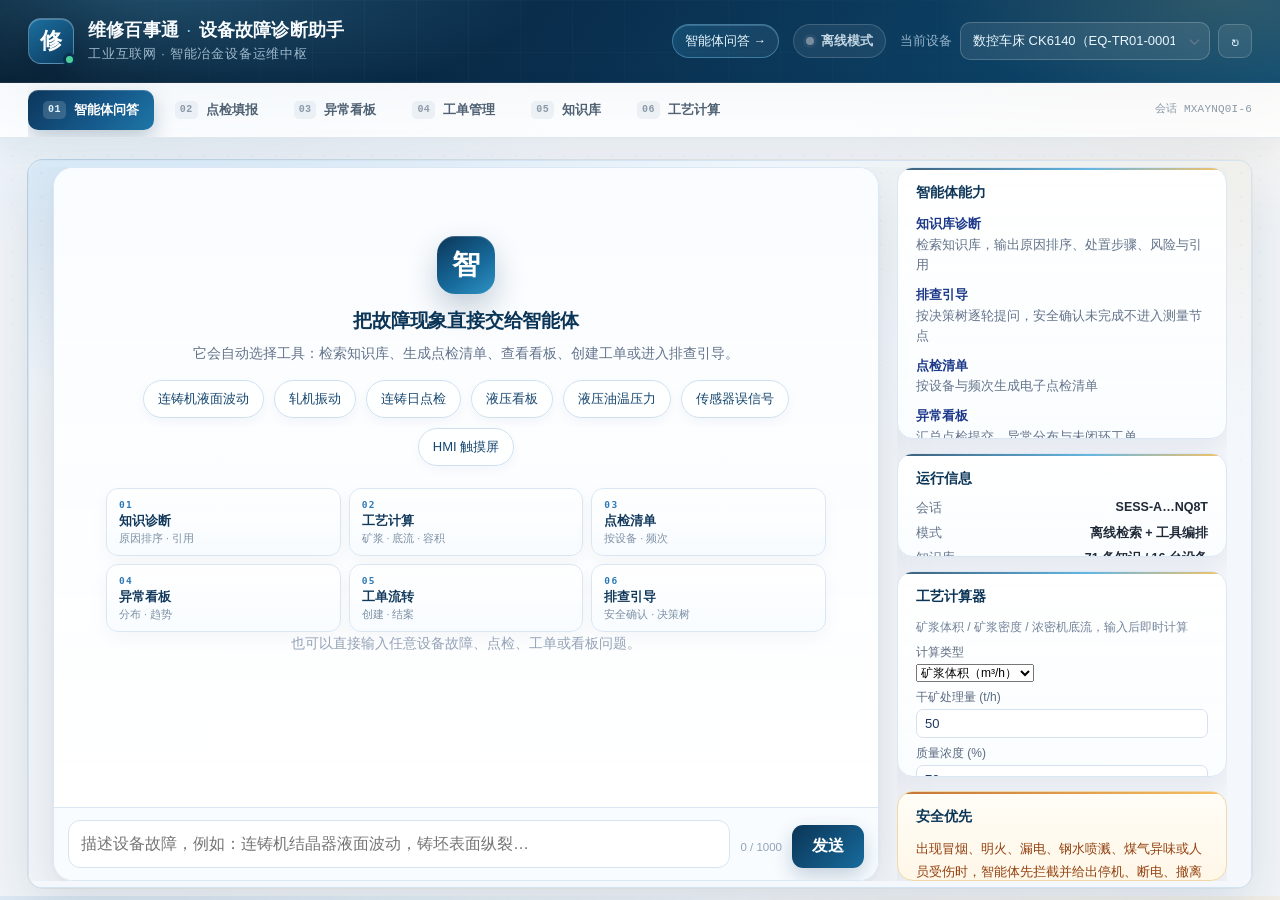
==== commit b1da79b7: "fix: 球磨机振动/衬板撞击声诊断与排查路由" ====
--- a/docs/index.html
+++ b/docs/index.html
@@ -2520,7 +2520,7 @@
         </div>
       </div>
       <div class="agent-frame-wrap"><iframe id="agentFrame" title="智能体问答"></iframe>
-<script id="wxbst-agent-source" type="text/plain">[base64]/rueZvuS6i+mAmiDCtyDmmbrog73kvZPpl67nrZTvvIjnprvnur/[base64]/m+WFpeaOkuafpeW8leWvvOOAgjwvcD4KICAgICAgICAgIDxkaXYgY2xhc3M9InN1Z2dlc3Rpb25zIiBpZD0ic3VnZ2VzdGlvbnMiPgogICAgICAgICAgICA8YnV0dG9uIHR5cGU9ImJ1dHRvbiIgZGF0YS1wcm9tcHQ9Iui/[base64]/[base64]/Ij7mtrLljovnnIvmnb88L2J1dHRvbj4KICAgICAgICAgICAgPGJ1dHRvbiB0eXBlPSJidXR0b24iIGRhdGEtcHJvbXB0PSLmtrLljovnq5nmsrnmuKnov4fpq5jjgIHljovlipvkuI3nqLPvvIznu7Tkv67mjpLmn6XmgJ3ot6/mmK/ku4DkuYjvvJ8iPua2suWOi+ayuea4qeWOi+WKmzwvYnV0dG9uPgogICAgICAgICAgICA8YnV0dG9uIHR5cGU9ImJ1dHRvbiIgZGF0YS1wcm9tcHQ9IuWGtumHkeeOsOWcuuaOpei/keW8gOWFs+OAgeWFieeUteS8oOaEn+WZqOe7j+W4uOivr+S/oeWPt++8jOaAjuS5iOajgOS/ru+8nyI+5Lyg5oSf5Zmo6K+v5L+h5Y+3PC9idXR0b24+CiAgICAgICAgICAgIDxidXR0b24gdHlwZT0iYnV0dG9uIiBkYXRhLXByb21wdD0iSE1JIOinpuaRuOWxj+eUu+mdouWNoemhv+OAgeaXoOaYvuekuuOAgeinpuaRuOWkseeBteaAjuS5iOe7tOS/[base64]/[base64]/PC9zcGFuPjxlbT7liIbluIMgwrcg6LaL5Yq/[base64]/lj6/ku6Xnm7TmjqXovpPlhaXku7vmhI/orr7lpIfmlYXpmpzjgIHngrnmo4DjgIHlt6XljZXmiJbnnIvmnb/[base64]/5rWG5L2T56evIC8g55+/[base64]/5LyY5YWIIMK3IOacrOWcsOefpeivhuW6kyDCtyDlt6Xlhbflj6/[base64]/[base64]/[base64]/h+i9vSIsIkFMTS0xMDI3IOa2pua7keWOi+WKm+S9jiJdLCJzYWZldHlSdWxlcyI6WyLmjaLliIDov4fnqIvkuK3npoHmraLlsIbmiYvkvLjlhaXliIDlupMiLCLmi4bliIDliY3noa7orqTkuLvovbTlgZzmraLlubbmlq3nlLUiLCLmsJTot6/[base64]/gOWFieWIh+WJsuWMuiIsImJyYW5kIjoi5aSn5peP5r+A5YWJIiwic3BlY3MiOnsi5r+A5YWJ5Yqf546HIjoiMTAwMCBXIiwi5r+A5YWJ5rOi6ZW/[base64]/m+WFpea/[base64]/[base64]/[base64]/lvILlk40iLCLnlLXmnLrov4fng60iLCLnu53nvJjnlLXpmLvkvY4iXSwic2FmZXR5UnVsZXMiOlsi5o6l57q/[base64]/m+e6v+eUteWOiyI6IjQwMCBWIiwi6aKd5a6a55S15rWBIjoiMjUwIEEiLCLmn5zlhoXmuKnluqYiOiLiiaQ0MCDihIMiLCLmr43mjpLmuKnljYciOiLiiaQ3MCBLIiwi5Ye657q/5Zue6LevIjoiOCDot68ifSwiY29tbW9uRmF1bHRzIjpbIuaWrei3r+WZqOi3s+mXuCIsIuerr+WtkOi/h+eDrSIsIueEpueziuW8guWRsyJdLCJzYWZldHlSdWxlcyI6WyLmk43kvZzliY3pqoznlLXlubbmjILniYzkuIrplIEiLCLnpoHmraLluKbotJ/ojbfmi4nlkIjpmpTnprvlvIDlhbMiLCLluKbnlLXmo4Dmn6XpobvmlZnluIjkuI7lronlhajlkZjlnKjlnLrlubbkv53mjIHlronlhajot53nprsiXX0seyJlcXVpcG1lbnRDb2RlIjoiRVEtTVQwMS0wMDAxIiwibmFtZSI6Iuadv+Wdr+i/numTuOacuiBDQ00tMTIwMCIsImNhdGVnb3J5IjoiQ0NNIiwibG9jYXRpb24iOiLlhrbph5Hlrp7orq3kuK3lv4Mg6L+e6ZO45Yy6IiwiYnJhbmQiOiLkuK3lhrbph43lt6UiLCJzcGVjcyI6eyLpk7jlna/mlq3pnaIiOiIxNTAww5cyMzAgbW0iLCLmi4npgJ8iOiIwLjjigJMxLjYgbS9taW4iLCLnu5Pmmbblmajplb/luqYiOiI4MDAgbW0iLCLmjK/liqjpopHnjociOiI2MOKAkzMwMCDmrKEvbWluIiwi5LqM5Ya35q61IjoiMyDmrrUiLCLkuK3pl7TljIXlrrnph48iOiIyNSB0In0sImNvbW1vbkZhdWx0cyI6WyLnu5PmmbblmajmtrLpnaLms6LliqgiLCLpk7jlna/ooajpnaLnurXoo4IiLCLmvI/pkqLpooToraYiXSwic2FmZXR5UnVsZXMiOlsi6L+b5YWl6L+e6ZO45bmz5Y+w5b+F6aG756m/6Zi754eD5pyN44CB5oi06Ziy5oqk6Z2i572pIiwi5bmz5Y+w5LiO57uT5pm25Zmo5Yy65Z+f56aB5q2i56ev5rC0Iiwi5ryP6ZKi5oql6K2m56uL5Y2z5pKk56a75bm26YCa55+l6LCD5bqmIl0sImFsaWFzZXMiOlsi6L+e6ZO45py6Iiwi5p2/5Z2v6L+e6ZO45py6IiwiQ0NNLTEyMDAiXX0seyJlcXVpcG1lbnRDb2RlIjoiRVEtTVQwMi0wMDAyIiwibmFtZSI6Iuatpei/m+aigeW8j+WKoOeDreeCiSBGVVItMTIwIiwiY2F0ZWdvcnkiOiJGVVIiLCJsb2NhdGlvbiI6IuWGtumHkeWunuiureS4reW/gyDliqDng63ngonljLoiLCJicmFuZCI6IuS4reWGtui1m+i/[base64]/liY3noa7orqTnh4PmsJTliIfmlq3lubblkLnmiasiLCLpq5jmuKnljLrln5/npoHmraLlgZznlZnvvIzlv4XpobvkvanmiLTpmpTng63miYvlpZciLCLnhaTmsJTljLrln5/[base64]/lt64iLCLljproloTkuI3lnYciLCLovafnur/[base64]/gyDpmaTlsJjpl7QiLCJicmFuZCI6IumZlem8kyIsInNwZWNzIjp7IumjjumHjyI6IjEyMDAwMCBtwrMvaCIsIuWFqOWOiyI6IjYuNSBrUGEiLCLnlLXmnLrlip/njociOiIzMTUga1ciLCLovazpgJ8iOiIxNDgwIHIvbWluIiwi5ruk6KKL5pWw6YePIjoiNDgwIOadoSJ9LCJjb21tb25GYXVsdHMiOlsi6aOO5py65oyv5YqoIiwi6aOO6YeP5LiN6LazIiwi6L205om/5rip5bqm6auYIl0sInNhZmV0eVJ1bGVzIjpbIuWBnOacuuWQjuWPtui9ruaDsOi1sOi2hei/hyAzIG1pbiDmlrnlj6/[base64]/55So5LiT55So5bel5YW3Iiwi6auY5Y6L5rK55Za35rqF5Y+v6Ie056m/[base64]/[base64]/h+eDrSJdLCJzYWZldHlSdWxlcyI6WyLngonliY3lnLDpnaLlv4XpobvlubLnh6XvvIzkuKXnpoHnp6/msLQiLCLliqDmlpnjgIHlh7rpkqLml7blv4XpobvmkqTnprvngonliY3ljLrln58iLCLnhaTmsJTlm57mlLbns7vnu5/mo4DmtYvlkIjmoLzlkI7mlrnlj6/[base64]/[base64]/56Oo5o2fIl0sInNhZmV0eVJ1bGVzIjpbIuejqOacuuacquWBnOeos+emgeatouaJk+W8gOS6uuWtlOmXqCIsIui/m+WFpeetkuS9k+ajgOS/ruW/[base64]/[base64]/keS4jui3qOi2iiIsIuWBnOeqkeajgOS/ruW/hemhu+aWreeUteaMgueJjOS4iumUgeW5tuehruiupOeqkeS9k+WGt+WNtCIsIueHg+eDp+WZqOeCueeBq+WJjeW/[base64]/[base64]/[base64]/liYLlhaXnnLwiXX1dLCJrbm93bGVkZ2UiOlt7ImlkIjoiS0ItTEFUSEUtMDAwMSIsInRpdGxlIjoi5pWw5o6n6L2m5bqK5Li76L205byC5ZON77yI5YmN6L205om/[base64]/h+WkpyIsInByb2JhYmlsaXR5IjoiSElHSCIsImJhc2lzIjoi5byC5ZON6ZqP6L2s6YCf5Y2H6auY6ICM5Yqg5Ymn44CB5YGc5py65Y2z5raI5aSx77yM56ym5ZCI5rua5Yqo6L205om/5pWF6Zqc54m55b6BIiwidmVyaWZ5TWV0aG9kIjoi5pat55S15oyC54mM5ZCO5omL5Yqo55uY6L2m77yM5ZCs5YmN6L205om/[base64]/lm57msrnmmK/lkKbov57nu60ifSx7InJvb3RDYXVzZSI6IuS4u+i9tOearuW4puadvuW8m+aIluearuW4pui9ruWBj+aRhiIsInByb2JhYmlsaXR5IjoiTUVESVVNIiwiYmFzaXMiOiLnmq7luKbmiZPmu5HlpJrkuLrjgIzlkLHlkLHjgI3lo7DvvIzkuJTlh7rnjrDlnKjlj5jpgJ/miJbph43liIfliYrnnqzpl7QiLCJ2ZXJpZnlNZXRob2QiOiLmjInljovnmq7luKbmtYvmjKDluqbvvIzlupQg4omkMTAgbW3vvJvnm67op4bnmq7luKbova7nq6/[base64]/mgKfph5HlsZ7mkanmk6blo7AifSx7InN0ZXAiOiLnmb7liIbooajop6bkuLvovbTplKXlrZTlpJblnIbvvIzkvY7pgJ/[base64]/nue7rSJ9XSwiYWN0aW9ucyI6WyLnq4vljbPlgZzmnLrvvIzmlq3nlLXjgIHmjILniYzkuIrplIHvvIzlvoXkuLvovbTlrozlhajlgZzmraLlubbnoa7orqTljaHnm5jml6DovazliqgiLCLmiqXlkYrlrp7orq3mlZnluIjvvIznpoHmraLlrabnlJ/oh6rooYzmi4bljbjkuLvovbTmiJbmiZPlvIDkuLvovbTnrrHnm5YiLCLmlZnluIjlnKjlnLrml7blpI3mtYvlvoTlkJHot7PliqjvvIzorrDlvZXlvILlk43lh7rnjrDnmoTmnIDkvY7ovazpgJ/kuI7lo7DnuqciLCLnoa7orqTovbTmib/mjZ/lnY/lkI7nlLHnu7Tkv67kurrlkZjmjInlpIfku7booajmm7TmjaLlkIzlnovlj7fovbTmib/vvIzmi4boo4Xml7bmlK/mkpHkuLvovbTpmLLmraLlnaDokL0iLCLmm7TmjaLlkI7nqbrov5DovawgMzAgbWlu77yM6L205om/[base64]/6LCI5b2V6Z+zIDAzOjEyLTA2OjQw77yI5pW055CG56i/[base64]/jgIHlkIzkuIDliIDooaXliqDlt6XnmoTlpJblnIbnm7TlvoTmlaPlt64gMC4wM+KAkzAuMDUgbW3vvIzmibnph4/[base64]/nue7reWKoOW3peebtOW+hOWNleWQkea8guenu++8jOS4lOWPjeWQkei/m+WIgOWQjuWBj+W3ruacgOWkpyIsInZlcmlmeU1ldGhvZCI6IuWNg+WIhuihqOmhtuWIgOaetiBYIOWQkeWfuuWHhu+8jOato+WQkS/lj43lkJHlkITotbAgMC4wMSBtbSDmraXot53mtYvph43lpI3lrprkvY3vvIzor6/[base64]/h+mVv+aIluWNoeeIquejqOaNn+WvvOiHtOiuqeWIgCIsInByb2JhYmlsaXR5IjoiTUVESVVNIiwiYmFzaXMiOiLpnaDov5HljaHnm5jnq6/lsLrlr7jlkIjmoLzjgIHmgqzkvLjnq6/lgY/lpKciLCJ2ZXJpZnlNZXRob2QiOiLmtYvlt6Xku7bmgqzkvLjlupQg4omkMyDlgI3nm7TlvoTvvJvljaHniKrno6jmjZ8g4omkMC41IG1tIn0seyJyb290Q2F1c2UiOiLliIDooaXovpPlhaXplJnor6/[base64]/[base64]/[base64]/ruato+WQjumHjeWIh+mmluS7tiIsIuajgOafpeWNoeeIquS4juW3peS7tuaCrOS8uO+8jOi2hemVv+aXtuaUueeUqOWwvuW6p+mhtuWwluaIlue8qeefreaCrOS8uCIsIuWPjeWQkemXtOmamei2heW3ruaXtueUsee7tOS/ruS6uuWRmOiwg+aVtOS4neadoOmihOe0p++8jOWtpueUn+S4jeW+l+iHquihjOaLhumYsuaKpOe9qSIsIuaBouWkjeWQjuaJp+ihjOmmluS7tuS4ieajgO+8muaTjeS9nOiAheiHquajgOOAgeePree7hOS6kuajgOOAgeaVmeW4iOS4k+ajgO+8jOWQiOagvOWQjui/[base64]/6LCI5b2V6Z+zIDEyOjA1LTE1OjMw77yI5pW055CG56i/[base64]/5pi+56S65YiA5p625oql6K2m77yM5omL5Yqo5o2i5YiA5Lmf5peg5Yqo5L2cIiwic3ltcHRvbUtleXdvcmRzIjpbIuWIgOaetiIsIuS4jeaNouWIgCIsIuWIgOS9jSIsIuaKpeitpiJdLCJjYXVzZXMiOlt7InJvb3RDYXVzZSI6IuWPkeS/oeebmOayueaxoeaIlumcjeWwlOWFg+S7tuS9jee9ruWBj+enu++8jOWIgOS9jeS/oeWPt+S4ouWksSIsInByb2JhYmlsaXR5IjoiSElHSCIsImJhc2lzIjoi5YiA5p626L2s5Yqo5L2G6Z2i5p2/[base64]/mlq3ot6/[base64]/[base64]/[base64]/vvIznpoHmraLlrabnlJ/luKbnlLXmtYvph48iXSwicmlzayI6IuWIgOaetui9rOWKqOaXtuemgeatouS8uOaJi++8m+aLhuWPkeS/oeebmOWJjeW/hemhu+aWreeUte+8jOmYsuatouWIgOaetuivr+WKqOS9nOWkueS8pCIsInNvdXJjZSI6eyJ0eXBlIjoiVEVBQ0hFUl9JTlRFUlZJRVciLCJ0aXRsZSI6IueOi+iAgeW4iOWPo+i/[base64]/ljovpmIDkuI7msJTnrqHmmK/[base64]/mlLnmiJbmjaLliIDlro/[base64]/pgJDkvY3ovazliIDlupMgMjQg5L2N77yM5qC45a+56Z2i5p2/[base64]/[base64]/6LCI5b2V6Z+zIDA1OjIwLTA4OjEw77yI5pW055CG56i/56ysIDIg6aG177yJIn0sInJldmlld2VyIjoi5a6e6K6t5a6k566h55CG5ZGYIiwiYXBwcm92ZWRBdCI6IjIwMjYtMTAtMTAiLCJlZmZlY3RpdmVGcm9tIjoiMjAyNi0xMC0xMCIsInNlY3VyaXR5Q3JpdGljYWwiOmZhbHNlLCJ0YWdzIjpbIuWKoOW3peS4reW/gyIsIuWIgOW6kyIsIuS5seWIgCIsIuaOpei/keW8gOWFsyJdfSx7ImlkIjoiS0ItTUlMTC0wMDA1IiwidGl0bGUiOiLliqDlt6XkuK3lv4PkuLvovbTmiqXoraYgQUxNLTc1MO+8iOS4u+i9tOi/[base64]/vvIzotJ/ovb3ooajlupQg4omkMzAl77yb5a+55q+U5oql6K2m5q615YiH5rex5LiO6L+b57uZIn0seyJyb290Q2F1c2UiOiLliIDlhbfkuKXph43no6jmjZ/[base64]/[base64]/[base64]/ruS6uuWRmOajgOafpeS4u+i9tOS4jumpseWKqOWZqO+8jOemgeatouWxj+iUveaKpeitpiIsIuWkjeS9jeWQjuepuui/kOi9rCAxMCBtaW7vvIzotJ/ovb3mraPluLjlho3pgJDmraXmgaLlpI3lj4LmlbAiXSwicmlzayI6IuS4u+i9tOacquWBnOeos+emgeatouW8gOmYsuaKpOmXqO+8m+aLhuWIgOmhu+ehruiupOS4u+i9tOWBnOatouW5tuaWreeUte+8m+emgeatouefreaOpeaIluWxj+iUvei/h+i9veaKpeitpiIsInNvdXJjZSI6eyJ0eXBlIjoiVEVBQ0hFUl9JTlRFUlZJRVciLCJ0aXRsZSI6IuadjuiAgeW4iOWPo+i/[base64]/g+a2pua7keWOi+WKm+S9jiBBTE0tMTAyNyIsImVxdWlwbWVudENhdGVnb3J5IjoiTUlMTCIsImVxdWlwbWVudENvZGVzIjpbIkVRLVRSMDItMDAwMiJdLCJzeW1wdG9tIjoi6Z2i5p2/[base64]/[base64]/keacieayuei/[base64]/mjqXlpLTkuI7ljovlipvlvIDlhbMiLCJjcml0ZXJpb24iOiLml6DmuJfmvI/vvIzpnaLmnb/ljovlipvkuI7mnLrmorDooajlgY/[base64]/[base64]/[base64]/[base64]/6L2u5Y6L5Yqb5LiN6Laz5oiW6b2/6Ze056ev5paZ5omT5ruRIiwicHJvYmFiaWxpdHkiOiJNRURJVU0iLCJiYXNpcyI6Ium9v+i9ruWkhOacieWhkeaWmeeyieacq++8jOi/m+S4neaXtum9v+i9ruepuui9rCIsInZlcmlmeU1ldGhvZCI6Iuebruinhum9v+mXtOaXoOeijuWxke+8jOaJi+WKqOi/[base64]/[base64]/[base64]/[base64]/[base64]/5bqm5bqUIOKJpDUgbW0ifSx7InJvb3RDYXVzZSI6IuWWt+WYtOa4qeW6puWBj+mrmO+8iFBMQSBcdTAwM2UyMTUg4oSD77yJIiwicHJvYmFiaWxpdHkiOiJNRURJVU0iLCJiYXNpcyI6Iua4qeW6puavj+mZjSA1IOKEgyDmi4nkuJ3lh4/ovbvvvIzmnZDmlpnmtYHliqjmgKfov4flpKciLCJ2ZXJpZnlNZXRob2QiOiLmtYvmuKnmnqrmtYvllrflmLTlrp7pmYXmuKnluqbvvIzkuI7orr7lrprlgY/lt64g4omkNSDihIMifSx7InJvb3RDYXVzZSI6IuiAl+adkOWPl+a9ruS6p+eUn+awlOazoSIsInByb2JhYmlsaXR5IjoiTUVESVVNIiwiYmFzaXMiOiLmjKTlh7rnur/mnaHmnInniIboo4Llo7DkuI7msJTlrZTvvIzmlq3pnaLlj6/op4HmsJTms6EiLCJ2ZXJpZnlNZXRob2QiOiLop4Llr5/mjKTlh7rnur/mnaHlupTov57nu63ml6DmsJTms6HvvJvlj5fmva7ogJfmnZDlubLnh6XlkI7lpI3mtYsifSx7InJvb3RDYXVzZSI6Iuepuui1sOmAn+W6pui/h+S9juaIluWWt+WYtOWBnOeVmeaXtumXtOmVvyIsInByb2JhYmlsaXR5IjoiTE9XIiwiYmFzaXMiOiLkvY7pgJ/miZPljbDml7bmi4nkuJ3mmI7mmL7vvIzmj5DpgJ/lkI7mlLnlloQiLCJ2ZXJpZnlNZXRob2QiOiLlsIbnqbrotbDpgJ/luqbmj5Dpq5jliLAgMTUwIG1tL3Mg5a+55q+UIn1dLCJjaGVja3MiOlt7InN0ZXAiOiLmiZPljbDlm57mir3mtYvor5XloZTlubbmtYvmi4nkuJ3plb/luqYiLCJjcml0ZXJpb24iOiLmi4nkuJ3plb/luqYg4omkNSBtbe+8jOaXoOi3qOS7tui/[base64]/[base64]/[base64]/[base64]/[base64]/[base64]/[base64]/gOWFiei+k+WHuu+8jOe6ouWFieaMh+ekuuato+W4uO+8jOmdouadv+aXoOaKpeitpuaIluaPkOekuuOAjOS4jeWHuuWFieOAje+8jOWIh+WJsuWktOaXoOWKoOW3peeXlei/uSIsInN5bXB0b21LZXl3b3JkcyI6WyLkuI3lh7rlhYkiLCLmv4DlhYkiLCLogZTplIEiLCLlhrfmsLTmnLoiXSwiY2F1c2VzIjpbeyJyb290Q2F1c2UiOiLlhrfmsLTmnLrmsLTmuKnotoXpmZDmiJbmtYHph4/miqXorabop6blj5HogZTplIEiLCJwcm9iYWJpbGl0eSI6IkhJR0giLCJiYXNpcyI6Iumdouadv+acieawtOa4qS/mtYHph4/miqXorabvvIzlpI3kvY3lkI7ku43kuI3lh7rlhYkiLCJ2ZXJpZnlNZXRob2QiOiLmn6XlhrfmsLTmnLrmsLTmuKkgMjDigJMyNSDihIPjgIHmtYHph4/[base64]/[base64]/[base64]/[base64]/nue7reaIluWRiOeYpOeKtu+8jOmcgOS6jOasoeaJk+ejqCIsInN5bXB0b21LZXl3b3JkcyI6WyLmjILmuKMiLCLliIflibIiLCLnhKbngrkiLCLmsJTljosiXSwiY2F1c2VzIjpbeyJyb290Q2F1c2UiOiLnhKbngrnkvY3nva7lgY/nprvvvIjmraPnhKYgMO+9nisxIG1tIOS4jeWMuemFjeadv+WOmu+8iSIsInByb2JhYmlsaXR5IjoiSElHSCIsImJhc2lzIjoi5oyC5rij6ZuG5Lit5Zyo5p2/[base64]/luqbkuI7mnb/[base64]/luqblr7nmr5TliIflibLmlq3pnaIifSx7InJvb3RDYXVzZSI6IuS/[base64]/lkJHkuIDkvqfvvIzllrflmLTlrZTlkYjmpK3lnIYiLCJ2ZXJpZnlNZXRob2QiOiLmn6XllrflmLTlrZTlvoTkuI7nuqLlhYnlkIzovbTlgY/lt64g4omkMC41IG1tIn1dLCJjaGVja3MiOlt7InN0ZXAiOiLor5XliIcgMyBtbSDnorPpkqIgMjAgbW0g55u057q/[base64]/ljovpmIDkuI7nrqHot6/ms4TmvI8iLCLliIflibLpgJ/[base64]/[base64]/[base64]/h+a7pOWZqOenr+awtCIsInZlcmlmeU1ldGhvZCI6IuafpeS4iee6p+i/h+a7pOa7pOiKr++8jOW6lOaXoOayueawtO+8m+WOi+WKm+mcsueCuSDiiaQtMjAg4oSDIn0seyJyb290Q2F1c2UiOiLplZzniYflr4blsIHlnIjnoLTmjZ/[base64]/vvIkiLCJjcml0ZXJpb24iOiLml6Dpu5HngrnjgIHml6Dpm77nirbjgIHml6DliJLnl5UifSx7InN0ZXAiOiLmn6XmsJTmupDkuInnuqfov4fmu6TkuI7mjpLmsLQiLCJjcml0ZXJpb24iOiLmu6Toiq/ml6DmsrnmsLTvvIzoh6rliqjmjpLmsLTmraPluLgifSx7InN0ZXAiOiLmn6XplZzniYflr4blsIHlnIjkuI7ljovnm5YiLCJjcml0ZXJpb24iOiLlr4blsIHlnIjlrozlpb3vvIzljovnm5bliLDkvY3ml6DlgY/[base64]/[base64]/[base64]/pq5jjgIHlkI7lhrfljbTlmajov5vlh7rmsLTmuKnlt64gXHUwMDNjNSBL77yM5o6S5rCU5rip5bqm6ZqP5rC05rip5ZCM5q2l5LiK5Y2HIiwidmVyaWZ5TWV0aG9kIjoi5rWL6L+b5rC05rip5bqm5bqUIOKJpDM1IOKEg+OAgei/[base64]/[base64]/ngbAiLCJ2ZXJpZnlNZXRob2QiOiLmtYvmnLrmiL/[base64]/[base64]/vvIzmo4Dmn6XmuKnmjqfpmIDmmK/[base64]/osIjlvZXpn7MgMDI6MzUtMDU6NTDvvIjmlbTnkIbnqL/[base64]/vvIzmnLrlpLTlo7Dpn7Plj5Hpl7fvvIzljovlipvkuIrljYfnvJPmhaIiLCJ2ZXJpZnlNZXRob2QiOiLnnIvov5vmsJTpmIDmjIfnpLrmnYbmmK/lkKblhajlvIDvvJvmtYvnlLXno4HpmIDnur/[base64]/[base64]/[base64]/hemhu+abtOaNoiIsIuajgOS/rui/m+awlOmYgOeUteejgemYgOS4juawlOeuoe+8jOehruS/[base64]/[base64]/[base64]/luqbkuIrljYfvvIzmnInnhKblkbMiLCJ2ZXJpZnlNZXRob2QiOiLmn6XmjaLmsrnorrDlvZXkuI7ov5DooYzmuKnluqbvvIzmsrnmuKnlupQg4omkNjAg4oSDIn0seyJyb290Q2F1c2UiOiLliqDmsrnov4fph4/[base64]/[base64]/[base64]/5byC5ZONIiwiZXF1aXBtZW50Q2F0ZWdvcnkiOiJNT1QiLCJlcXVpcG1lbnRDb2RlcyI6WyJFUS1UUjA2LTAwMDYiXSwic3ltcHRvbSI6Iui/kOihjOS4rei9tOaJv+mDqOS9jeWPkeWHuuWRqOacn+aAp+OAjOWQseWQseOAjeaIluOAjOWSr+WZlOOAjeWjsO+8jOi9tOaJv+a4qeW6puWNh+mrmO+8jOaMr+WKqOWKoOWkpyIsInN5bXB0b21LZXl3b3JkcyI6WyLovbTmib/lvILlk40iLCLnlLXmnLoiLCLmjK/liqgiLCLmuKnluqYiXSwiY2F1c2VzIjpbeyJyb290Q2F1c2UiOiLovbTmib/nvLrmsrnmiJbmtqbmu5HohILlpLHmlYgiLCJwcm9iYWJpbGl0eSI6IkhJR0giLCJiYXNpcyI6IuW8guWTjeS4uui/nue7reWQseWQseWjsO+8jOi9tOaJv+a4qeW6piA3MOKAkzg1IOKEg++8jOWKoOiEguWQjuWHj+i9uyIsInZlcmlmeU1ldGhvZCI6Iua1i+i9tOaJv+a4qeW6puW6lCDiiaQ4MCDihIPvvJvlkKzpn7Pmo5LlkKzovbTmib/mnInml6DlkajmnJ/mgKflhrLlh7vlo7AifSx7InJvb3RDYXVzZSI6Iui9tOaJv+a7mumBk+ejqOaNn+aIluS/neaMgeaetuaNn+WdjyIsInByb2JhYmlsaXR5IjoiTUVESVVNIiwiYmFzaXMiOiLlvILlk43oioLlpY/kuI7ovazpgJ/lr7nlupTvvIzmjK/liqjng4jluqYgXHUwMDNlNC41IG1tL3MiLCJ2ZXJpZnlNZXRob2QiOiLmtYvmjK/ku6rmtYvovbTmib/luqfmjK/liqjlupQg4omkNC41IG1tL3MifSx7InJvb3RDYXVzZSI6IuiBlOi9tOWZqOWvueS4reS4jeiJr+aIluearuW4puW8oOWKm+i/h+WkpyIsInByb2JhYmlsaXR5IjoiTUVESVVNIiwiYmFzaXMiOiLmjK/[base64]/op4HovbTmib/lpJblnIjkuI7nq6/nm5bphY3lkIjmnb7liqgiLCJ2ZXJpZnlNZXRob2QiOiLmtYvovbTmib/lpJblnIjkuI7nq6/nm5bphY3lkIjpl7Tpmpkg4omkMC4wMiBtbSJ9XSwiY2hlY2tzIjpbeyJzdGVwIjoi57qi5aSW5rWL5rip5p6q5rWL5Lik56uv6L205om/5rip5bqmIiwiY3JpdGVyaW9uIjoi4omkODAg4oSDIn0seyJzdGVwIjoi5rWL5oyv5Luq5rWL6L205om/5bqn5rC05bmz44CB5Z6C55u044CB6L205ZCR5oyv5YqoIiwiY3JpdGVyaW9uIjoi5oyv5Yqo54OI5bqmIOKJpDQuNSBtbS9zIn0seyJzdGVwIjoi5ZCs6Z+z5qOS5ZCs6L205om/[base64]/5LiO5ram5ruR6ISC77yM6K6w5b2V6L205om/5Z6L5Y+3Iiwi5pu05o2i5ZCM5Z6L5Y+36L205om/77yM5Yqg6ZSC5Z+65ram5ruR6ISC6Iez6IWU5L2TIDEvM+KAkzEvMiIsIuWkjeafpeiBlOi9tOWZqOWvueS4reS4juearuW4puW8oOWKm++8jOiwg+aVtOWQjuWkjeijheaKpOe9qSIsIuepuui9vei/kOihjCAzMCBtaW7vvIzlpI3mtYvmjK/liqgg4omkNC41IG1tL3PjgIHovbTmib/muKnluqYg4omkODAg4oSDIl0sInJpc2siOiLmi4bnq6/nm5bliY3lv4Xpobvmlq3nlLXpqoznlLXlubbmjILniYzkuIrplIHvvJvlkIrov5DpobvmlZnluIjlnKjlnLrvvJvnpoHmraLnlKjmiYvnm7TmjqXop6bmkbjov5DooYzkuK3nmoTovbTmib/nq6/nm5YiLCJzb3VyY2UiOnsidHlwZSI6IlRFTVBMQVRFIiwidGl0bGUiOiLjgIrkuInnm7jlvILmraXnlLXmnLrngrnmo4DmqKHmnb/[base64]/[base64]/neaKpOWKqOS9nOWBnOacuu+8jOaJi+aEn+eDq+aJi++8jOacieaXtuS8tOmaj+e7nee8mOW8guWRsyIsInN5bXB0b21LZXl3b3JkcyI6WyLnlLXmnLrov4fng60iLCLmuKnluqYiLCLov4fovb0iLCLnlLXmnLoiXSwiY2F1c2VzIjpbeyJyb290Q2F1c2UiOiLotJ/ovb3ov4flpKfmiJbmnLrmorDljaHpmLsiLCJwcm9iYWJpbGl0eSI6IkhJR0giLCJiYXNpcyI6IueUtea1gei2hei/h+mTreeJjCAxNS40IEHvvIzovazpgJ/[base64]/pg6jmuKnluqbmraPluLjvvIzpo47nvannp6/lsJjljpoiLCJ2ZXJpZnlNZXRob2QiOiLnm67op4bpo47nvanpgJrpgI/jgIHpo47miYflrozlpb3vvIzlh7rpo47mnInlipsifSx7InJvb3RDYXVzZSI6IuS4ieebuOeUteWOi+S4jeW5s+ihoeaIlue8uuebuCIsInByb2JhYmlsaXR5IjoiTUVESVVNIiwiYmFzaXMiOiLnlLXmtYHkuI3lubPooaHvvIzkvLTmnInll6Hll6Hlo7DkuI7mjK/[base64]/[base64]/[base64]/[base64]/[base64]/nm5LlhoXmnInmsrnms6XvvIznu5Xnu4TooajpnaLohI/msaEiLCJ2ZXJpZnlNZXRob2QiOiLnm67op4bmjqXnur/nm5LkuI7nu5Xnu4TvvIzlupTml6Dnp6/msLTjgIHml6DmsrnmsaEifSx7InJvb3RDYXVzZSI6Iue7lee7hOe7nee8mOiAgeWMluaIluacuuaisOaNn+S8pCIsInByb2JhYmlsaXR5IjoiTUVESVVNIiwiYmFzaXMiOiLnu53nvJjlgLzplb/mnJ/lgY/kvY7kuJTng5jlubLml6DmlLnlloQiLCJ2ZXJpZnlNZXRob2QiOiLmtYvnm7jpl7TkuI7lr7nlnLDnu53nvJjvvIzmr5TovoPkuInnm7jmmK/lkKbmmI7mmL7kuI3lubPooaEifSx7InJvb3RDYXVzZSI6IueUtee8huaOpeWktOi/[base64]/[base64]/liY3lgZrlpb3nm7jluo/[base64]/h+i9vSJdLCJjYXVzZXMiOlt7InJvb3RDYXVzZSI6Iui0n+i9vei/h+i9ve+8iOeUtea1gei2hei/[base64]/[base64]/[base64]/6Lev57ud57yYIiwiY3JpdGVyaW9uIjoi55u46Ze05LiO5a+55ZywIOKJpTAuNSBNzqkifSx7InN0ZXAiOiLpkrPlvaLooajmtYvlkITnm7jnlLXmtYEiLCJjcml0ZXJpb24iOiLiiaQyNTAgQe+8jOS4jeW5s+ihoSDiiaQxMCUifSx7InN0ZXAiOiLnm67op4bnur/nvIbkuI7mlq3ot6/lmagiLCJjcml0ZXJpb24iOiLml6DnoLTnmq7jgIHml6Dng6fnl5XvvIzmlbTlrprlgLzkuI7lm57ot6/[base64]/6Lev57ud57yY77yMXHUwMDNjMC41IE3OqSDml7bnpoHmraLpgIHnlLXlubbmn6Xnur/ot68iLCLmm7TmjaLlkIzop4TmoLzmlq3ot6/lmajvvIzmlbTlrprlgLzmjInlm57ot6/pop3lrprnlLXmtYHljLnphY0iLCLmlZnluIjkuI7lronlhajlkZjnoa7orqTlkI7pgJDot6/pgIHnlLXvvIzop4Llr58gMzAgbWluIOeUtea1geS4jua4qeW6piJdLCJyaXNrIjoi5bim55S15L2c5Lia56aB5q2i77yb6aqM55S16aG75L2/55So5ZCI5qC86aqM55S15Zmo77yb5p+c5YaF55S15a655LiO55S157yG6aG75pS+55S177yb56aB5q2i5bim6LSf6I235ouJ5ZCI6ZqU56a75byA5YWzIiwic291cmNlIjp7InR5cGUiOiJNQU5VQUwiLCJ0aXRsZSI6IuOAikdHRCDkvY7ljovphY3nlLXmn5zkvb/[base64]/lrZDov4fng60iLCJlcXVpcG1lbnRDYXRlZ29yeSI6IlBXUiIsImVxdWlwbWVudENvZGVzIjpbIkVRLVRSMDctMDAwNyJdLCJzeW1wdG9tIjoi57qi5aSW5rWL5rip5Y+R546w5Ye657q/56uv5a2Q5rip5bqmIDg1IOKEg++8jOebuOmXtOa4qeW3rui2hei/hyAxMCBL77yM56uv5a2Q57ud57yY5oqk5aWX5Y+Y6ImyIiwic3ltcHRvbUtleXdvcmRzIjpbIuerr+WtkOi/[base64]/lrZDmsKfljJbmiJbpk5zpk53mt7fmjqXkuqfnlJ/nlLXljJblrabohZDomoAiLCJwcm9iYWJpbGl0eSI6Ik1FRElVTSIsImJhc2lzIjoi56uv5a2Q6KGo6Z2i5Y+R6buR44CB5pyJ57u/6ZSI77yM5o6l6Kem6Z2i5LiN5bmzIiwidmVyaWZ5TWV0aG9kIjoi55uu6KeG56uv5a2Q5o6l6Kem6Z2i77yM5riF55CG5rCn5YyW5bGC5oiW5pu05o2i6ZOc6ZOd6L+H5rih56uv5a2QIn0seyJyb290Q2F1c2UiOiLotJ/ovb3plb/mnJ/[base64]/lvoTlgY/lsI/miJbljovmjqXkuI3oia8iLCJwcm9iYWJpbGl0eSI6IkxPVyIsImJhc2lzIjoi55S157yG5aSW55qu5Y+R54Ot44CB56uv5a2Q5Y6L5o6l5aSE5p2+5YqoIiwidmVyaWZ5TWV0aG9kIjoi5qC45a+557q/5b6E5LiO5Y6L5o6l6LSo6YeP77yM5rWL5o6l6Kem55S16Zi7In1dLCJjaGVja3MiOlt7InN0ZXAiOiLnuqLlpJbmtYvmuKnku6rmtYvlh7rnur/nq6/lrZDmuKnluqbkuI7nm7jpl7TmuKnlt64iLCJjcml0ZXJpb24iOiLnq6/lrZAg4omkNzAg4oSD77yM55u46Ze05rip5beuIOKJpDEwIEsifSx7InN0ZXAiOiLlgZznlLXpqoznlLXlkI7nlKjlipvnn6nmibPmiYvlpI3ntKfnq6/[base64]/ml6DnlLXljosiLCLlpI3ntKfnq6/lrZDlubbmtYvph4/mjqXop6bnlLXpmLvvvIzng6fomoDnq6/lrZDmm7TmjaIiLCLmuIXnkIbmsKfljJblsYLvvIzpk5zpk53ov57mjqXlpITliqDov4fmuKHnq6/[base64]/6LCI5b2V6Z+zIDExOjIwLTE0OjA177yI5pW055CG56i/[base64]/op4Hovbvlvq7ng5/pm77miJbnq6/lrZDlj5Hpu5HvvIzlj6/og73kvLTpmo/[base64]/nq6/lrZDvvIznuqLlpJbmtYvmuKnmuKnlt64gXHUwMDNlMTAgSyIsInZlcmlmeU1ldGhvZCI6Iui/nOi3neemu+e6ouWklua1i+a4qeWumuS9jeeDreeCue+8jOa4qeW3riBcdTAwM2UxMCBLIOeri+WNs+WBnOeUtSJ9LHsicm9vdENhdXNlIjoi57ud57yY6ICB5YyW5Ye756m/IiwicHJvYmFiaWxpdHkiOiJNRURJVU0iLCJiYXNpcyI6IuafnOWGheacieaUvueUteWjsOS4juiHreawp+WRs++8jOe7nee8mOihqOmdouacieeIrOeUteeXlei/uSIsInZlcmlmeU1ldGhvZCI6IuWBnOeUteWQjuebruinhue7nee8mOS7tu+8jOa1i+e7nee8mOeUtemYuyJ9LHsicm9vdENhdXNlIjoi5o6l6Kem5Zmo5oiW57q/[base64]/[base64]/[base64]/[base64]/numTuOacuue7k+aZtuWZqOa2sumdouazouWKqOWkpyIsImVxdWlwbWVudENhdGVnb3J5IjoiQ0NNIiwiZXF1aXBtZW50Q29kZXMiOlsiRVEtTVQwMS0wMDAxIl0sInN5bXB0b20iOiLnu5PmmbblmajmtrLpnaLlkajmnJ/miJbpmo/[base64]/In0seyJyb290Q2F1c2UiOiLmi4npgJ/[base64]/oeWPt+WPl+iSuOaxveOAgeS/[base64]/vvIzmo4Dmn6Xkv6Hlj7fnur/lsY/[base64]/[base64]/lr7zoh7TljbfmuKPjgIHnurXoo4LnlJroh7PmvI/pkqLvvJvlubPlj7Dlv4Xpobvkv53mjIHlubLnh6XvvIzlpITnkIbml7blv4Xpobvnqb/[base64]/[base64]/57uT5pm25Zmo5a695bqm5pa55ZCR5YiG5biD77yM6ZOc5p2/5a+55bqU5L2N572u5pyJ56Oo5o2f55eV6L+5IiwidmVyaWZ5TWV0aG9kIjoi5YGc5rWH5ZCO5rWL6YeP6ZOc5p2/[base64]/neaKpOa4o+Wei+WPt+OAgeawtOWIhuS4juWKoOWFpemHj++8m+inguWvn+a4o+iGnOaYr+WQpui/[base64]/56Oo5o2f5LiO6ZSl5bqmIiwiY3JpdGVyaW9uIjoi56Oo5o2fIOKJpDAuNSBtbe+8jOmUpeW6puespuWQiOW3peiJuuimgeaxgiJ9LHsic3RlcCI6IuajgOafpeS/neaKpOa4o+S4jua4o+iGnCIsImNyaXRlcmlvbiI6IuS/neaKpOa4o+W5sueHpeOAgeWei+WPt+ato+ehru+8jOa4o+iGnOi/[base64]/[base64]/[base64]/numTuOacgOWNsemZqeS6i+aVheS5i+S4gCIsInN5bXB0b21LZXl3b3JkcyI6WyLmvI/pkqIiLCLnspjnu5MiLCLmkanmk6blipsiLCLmiqXoraYiXSwiY2F1c2VzIjpbeyJyb290Q2F1c2UiOiLnu5PmmbblmajmjK/liqjlvILluLjmiJbmjK/luYUv6aKR546H5LiN5Yy56YWNIiwicHJvYmFiaWxpdHkiOiJISUdIIiwiYmFzaXMiOiLmjK/liqjmm7Lnur/lh7rnjrDlvILluLjmiJbmiqXorabkuI7mjK/liqjlj4LmlbDosIPmlbTlkIzmraUiLCJ2ZXJpZnlNZXRob2QiOiLmo4Dmn6XmjK/liqjlj7DlgY/lv4PjgIHov57mnYbkuI7mjK/liqjmm7Lnur/vvIzmjK/luYXlgY/lt64g4omkwrEwLjEgbW0ifSx7InJvb3RDYXVzZSI6IuS/[base64]/ov4fpq5jmiJbpkqLmsLTmuKnluqbov4fpq5jlr7zoh7Tlna/[base64]/IiwiY3JpdGVyaW9uIjoi5pGp5pOm5Yqb5Zyo5bel6Im65Yy66Ze077yM5oyv5Yqo5puy57q/[base64]/[base64]/pkqIiLCLlronlhagiLCLmjK/liqgiXX0seyJpZCI6IktCLUZVUi0wMDAxIiwidGl0bGUiOiLmraXov5vmooHlvI/[base64]/[base64]/5a+857q/[base64]/5a+857q/[base64]/h+a4oeWdr++8jOehruiupOa4qeW6puWdh+WMgOWGjeaBouWkjeato+W4uOiKguWljyJdLCJyaXNrIjoi54KJ6Zeo5LiO6KeC5a+f5a2U5byA5ZCv5pe25a2Y5Zyo6auY5rip6L6Q5bCE5LiO54Gr54Sw5Za35Ye66aOO6Zmp77yM5b+F6aG756m/[base64]/pgZMiXSwiY2F1c2VzIjpbeyJyb290Q2F1c2UiOiLng5/pgZPpl7jmnb/[base64]/[base64]/5byA5bqmIiwiY3JpdGVyaW9uIjoi54KJ5Y6LIC0yMO+9nisxMCBQYe+8jOmXuOadv+W8gOW6puS4juiuvuWumuS4gOiHtCJ9LHsic3RlcCI6IuajgOafpeW8lemjjuacuui/[base64]/pgZPpl7jmnb/kuI7lvJXpo47mnLrovazpgJ/vvIzlsIbngonljovmgaLlpI3oh7Plt6XoibrljLrpl7QiLCLmuIXnkIblvJXpo47mnLrlj7bova7np6/ngbDmiJbmo4Dkv67miafooYzmnLrmnoTvvIznpoHmraLlnKjov5DooYzkuK3miZPlvIDngonpl6jmo4Dkv64iLCLmm7TmjaLngonpl6jlr4blsIHmnaHvvIzmgaLlpI3ngonpl6jogZTplIEiLCLngonljovnqLPlrprlkI7lho3mgaLlpI3kuqfph4/vvIzop4Llr5/ngonpl6jkuI7pkqLlna/[base64]/lt67otoXov4cgwrExMCDihIPvvIzlvbHlk43pkqLlna/liqDng63otKjph4/kuI7ovafliLbmuKnluqbmjqfliLYiLCJzeW1wdG9tS2V5d29yZHMiOlsi54Ot55S15YG2Iiwi5rWL5rip5YGP5beuIiwi54KJ5ripIiwi6KGl5YG/5a+857q/Il0sImNhdXNlcyI6W3sicm9vdENhdXNlIjoi54Ot55S15YG26ICB5YyW44CB54Ot56uv6IWQ6JqA5oiW57ud57yY5LiL6ZmNIiwicHJvYmFiaWxpdHkiOiJISUdIIiwiYmFzaXMiOiLng63nlLXlgbbkvb/nlKjlkajmnJ/plb/vvIzkv6Hlj7fmvILnp7vmiJbmlq3nu60iLCJ2ZXJpZnlNZXRob2QiOiLmi4bmo4Dng63nlLXlgbblpJbop4LkuI7nu53nvJjvvIzotoXov4fmoKHlh4blkajmnJ/nq4vljbPmm7TmjaIifSx7InJvb3RDYXVzZSI6IuihpeWBv+WvvOe6v+aegeaAp+aOpeWPjeaIluS4remXtOaOpeWktOawp+WMliIsInByb2JhYmlsaXR5IjoiTUVESVVNIiwiYmFzaXMiOiLmmL7npLrlgLzpmo/njq/looPmuKnluqblj5jljJblvILluLgiLCJ2ZXJpZnlNZXRob2QiOiLmoLjlr7nooaXlgb/lr7znur/lnovlj7fkuI7mnoHmgKfvvIzmo4Dmn6XkuK3pl7Tnq6/lrZAifSx7InJvb3RDYXVzZSI6IuWGt+err+a4qeW6puihpeWBv+aIlua4qeaOp+aooeWdl+aVhemanCIsInByb2JhYmlsaXR5IjoiTUVESVVNIiwiYmFzaXMiOiLlpJrmlK/ng63nlLXlgbblkIzml7blgY/lt67vvIzmqKHlnZfoh6ror4rmlq3miqXoraYiLCJ2ZXJpZnlNZXRob2QiOiLmo4Dmn6XmuKnmjqfmqKHlnZflhrfnq6/ooaXlgb/orr7nva7kuI7or4rmlq3kv6Hmga8ifV0sImNoZWNrcyI6W3sic3RlcCI6IueUqOS+v+aQuuagoemqjOS7quavlOWvueeDreeUteWBtiIsImNyaXRlcmlvbiI6IuWBj+W3riDiiaTCsTUg4oSD77yM5L+h5Y+356iz5a6aIn0seyJzdGVwIjoi5qOA5p+l6KGl5YG/5a+857q/5LiO56uv5a2QIiwiY3JpdGVyaW9uIjoi5p6B5oCn5q2j56Gu44CB56uv5a2Q5peg5rCn5YyW5p2+5YqoIn0seyJzdGVwIjoi5qOA5p+l5rip5o6n5qih5Z2X6K+K5patIiwiY3JpdGVyaW9uIjoi5peg5pat5YG244CB5Ya356uv6KGl5YG/[base64]/liqjotoXmoIfvvIzmnb/pnaLlh7rnjrDmjK/nl5XvvIzovafmnLrmnKzkvZPkuI7kvKDliqjkvqfmjK/liqjlgLzotoXov4cgNC41IG1tL3MiLCJzeW1wdG9tS2V5d29yZHMiOlsi6L2n5py65oyv5YqoIiwi5oyv55eVIiwiRjMiLCLovafovooiXSwiY2F1c2VzIjpbeyJyb290Q2F1c2UiOiLlt6XkvZzovormiJbmlK/mib/ovorlgY/lv4PjgIHno6jmjZ/kuI3lnYciLCJwcm9iYWJpbGl0eSI6IkhJR0giLCJiYXNpcyI6IuaMr+WKqOmikeeOh+S4jui9p+i+iui9rOmikeS4gOiHtO+8jOaNoui+iuWQjuaUueWWhCIsInZlcmlmeU1ldGhvZCI6Iua1i+mHj+i9p+i+iuWBj+W/g+S4jui+iuW9ou+8jOWBj+W/g+W6lCDiiaQwLjAyIG1t77yM56Oo5o2f6LaF5qCH56uL5Y2z5o2i6L6KIn0seyJyb290Q2F1c2UiOiLovafmnLrovbTmib/[base64]/liqjkuI4gQUdDIOWOi+WKm+azouWKqOWQjOatpe+8jOS9jee9ruWBj+W3ruWinuWkpyIsInZlcmlmeU1ldGhvZCI6IuajgOafpSBBR0Mg5Y6L5Yqb5puy57q/5LiO5Ly65pyN6ZiA5ZON5bqU77yM5rK55ray5riF5rSB5bqm6L6+5qCHIn1dLCJjaGVja3MiOlt7InN0ZXAiOiLmtYvph4/ovafovorlgY/lv4PkuI7ovorlvaIiLCJjcml0ZXJpb24iOiLlgY/[base64]/77yM5oyv5Yqo5oyB57ut5YiZ5YGc5py65o2i6L6KIiwi5YGc5py65pat55S15oyC54mM5LiK6ZSB77yM5qOA5p+l6L2n6L6K44CB6L205om/[base64]/liqjkuI7mnb/lvaLlkIjmoLzlho3ov4fpkqIiXSwicmlzayI6Iui9p+acuui9rOWKqOmDqOS9jeWPr+iHtOWNt+WFpeS4juaMpOWOi+S8pOWus++8m+aNoui+iuS4juajgOafpeW/[base64]/lvaLku6rlubPnm7TluqbotoXlt67vvIzkuIvmuLjljbflj5bkuI7lhrfovafliIfovrnph4/lop7liqAiLCJzeW1wdG9tS2V5d29yZHMiOlsi5p2/5b2iIiwi6L655rWqIiwi5Lit5rWqIiwi5bmz55u05bqmIl0sImNhdXNlcyI6W3sicm9vdENhdXNlIjoi5byv6L6K5Yqb5oiW56qc6L6K5L2N572u6K6+5a6a5LiN5b2TIiwicHJvYmFiaWxpdHkiOiJISUdIIiwiYmFzaXMiOiLmnb/lvaLnvLrpmbfpmo/lvK/ovorlipvosIPmlbTlj5jljJbvvIzmnb/lvaLku6rmm7Lnur/lr7nlupQiLCJ2ZXJpZnlNZXRob2QiOiLmoLjlr7nlvK/[base64]/lgY/kvY4iLCJ2ZXJpZnlNZXRob2QiOiLmtYvovorpnaLmuKnluqbkuI7lhrfljbTmsLTmtYHph4/vvIzmuIXnkIbloLXloZ7llrflmLQifSx7InJvb3RDYXVzZSI6IuadpeaWmea4qeW6puaIluWOmuW6puazouWKqOOAgeW8oOWKm+iuvuWumuS4jeW9kyIsInByb2JhYmlsaXR5IjoiTUVESVVNIiwiYmFzaXMiOiLmnb/lvaLnvLrpmbfkuI7mnaXmlpnmuKnluqbjgIHljprluqborrDlvZXnm7jlhbMiLCJ2ZXJpZnlNZXRob2QiOiLmo4Dmn6XmnaXmlpnmuKnluqbkuI7ljprluqbvvIzlpI3moLjlvKDlipvkuI7pgJ/[base64]/ovorlipvkuI7nqpzovorkvY3nva7vvIzop4Llr5/mnb/lvaLku6rlj43ppojpgJDmraXkv67mraMiLCLmuIXnkIblhrfljbTmsLTllrflmLTvvIzmgaLlpI3ovafovorlhrfljbTlnYfljIDmgKciLCLmoLjlr7nmnaXmlpnkuI7lvKDlipvorr7lrprvvIzlv4XopoHml7bpmY3pgJ/ov4fmuKEiLCLmnb/lvaLmjIHnu63otoXlt67ml7blgZzmnLrmo4Dmn6XovafovorovorlvaLkuI7no6jliYrotKjph48iXSwicmlzayI6Iuiwg+aVtOi9p+acuuWPguaVsOmhu+WcqOi9p+WItueos+WumueKtuaAgeS4i+i/m+ihjO+8m+i/m+WFpei9p+acuuWMuuWfn+ajgOafpeW/[base64]/[base64]/[base64]/lmajmnb7liqjmiJbnur/[base64]/[base64]/h+mSouivlei9pu+8jOehruiupOWOmuW6puS4juS9jee9ruWBj+W3ruWQiOagvCJdLCJyaXNrIjoi6auY5Y6L5ray5Y6L5rK55Y+v6Ie056m/[base64]/lt64iXX0seyJpZCI6IktCLUZBTi0wMDAxIiwidGl0bGUiOiLluIPooovpmaTlsJjkuLvpo47mnLrmjK/liqjotoXmoIciLCJlcXVpcG1lbnRDYXRlZ29yeSI6IkZBTiIsImVxdWlwbWVudENvZGVzIjpbIkVRLU1UMDQtMDAwNCJdLCJzeW1wdG9tIjoi6aOO5py66L205om/[base64]/no6jmjZ/[base64]/[base64]/[base64]/kOihjCAzMCBtaW7vvIzmjK/liqjkuI7muKnluqblkIjmoLzlkI7mipXlhaXov5DooYwiXSwicmlzayI6IumjjuacuuaDsOi1sOaXtumXtOmVv++8jOWBnOacuuWQjuW/hemhu+etieW+heWPtui9ruWujOWFqOWBnOatou+8m+mZpOWwmOmXtOeyieWwmOWPr+eIhu+8jOemgeatouaYjueBq+S4jui/[base64]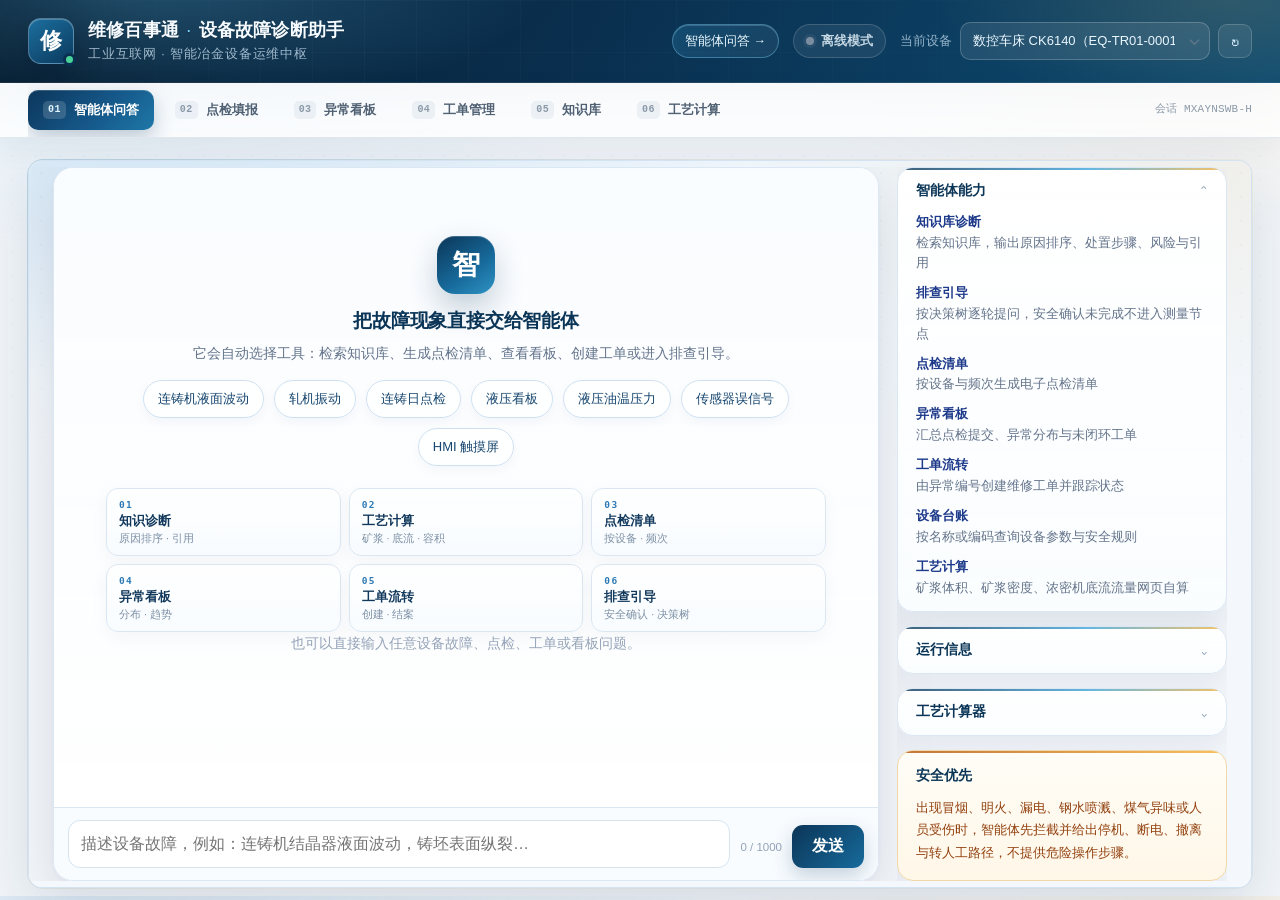
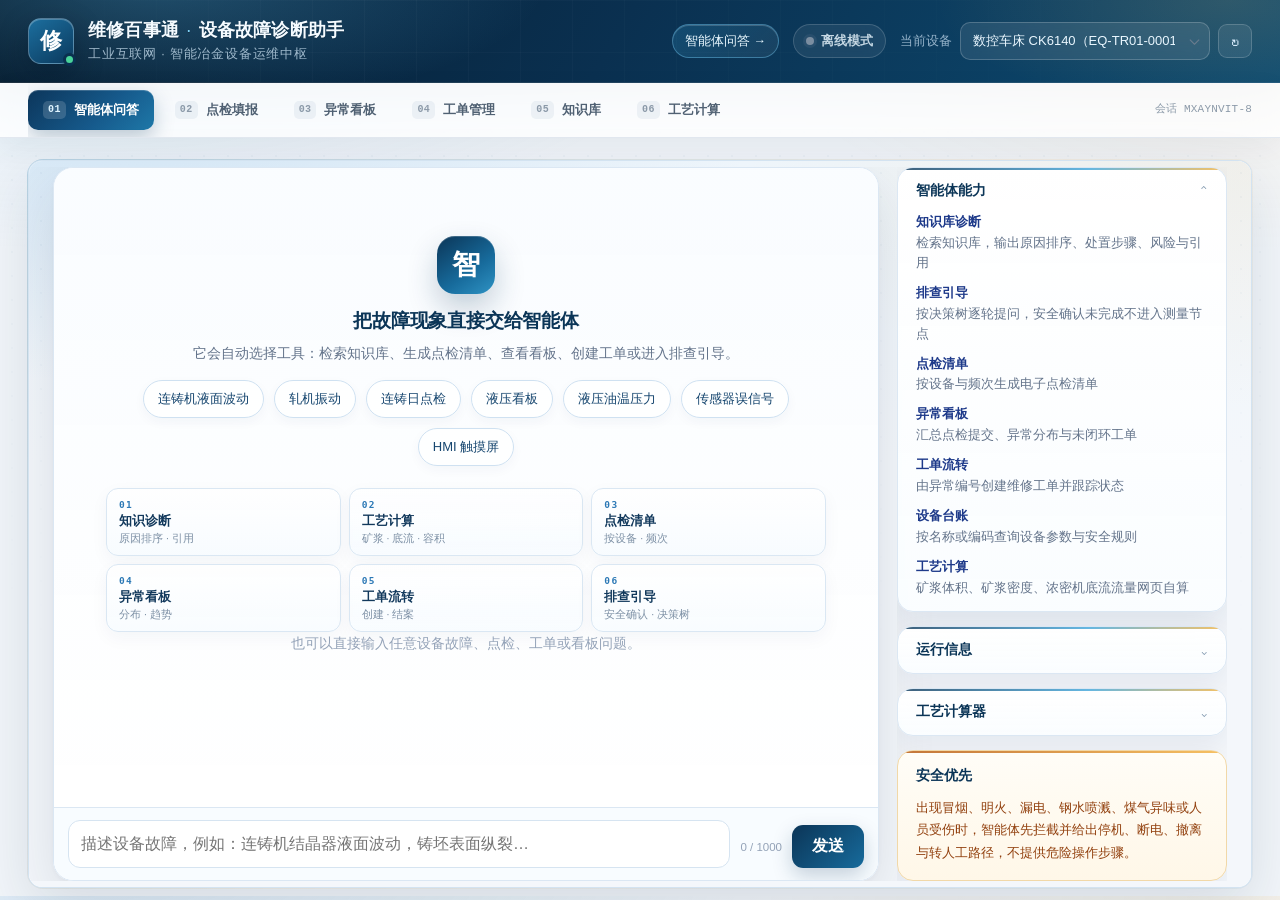
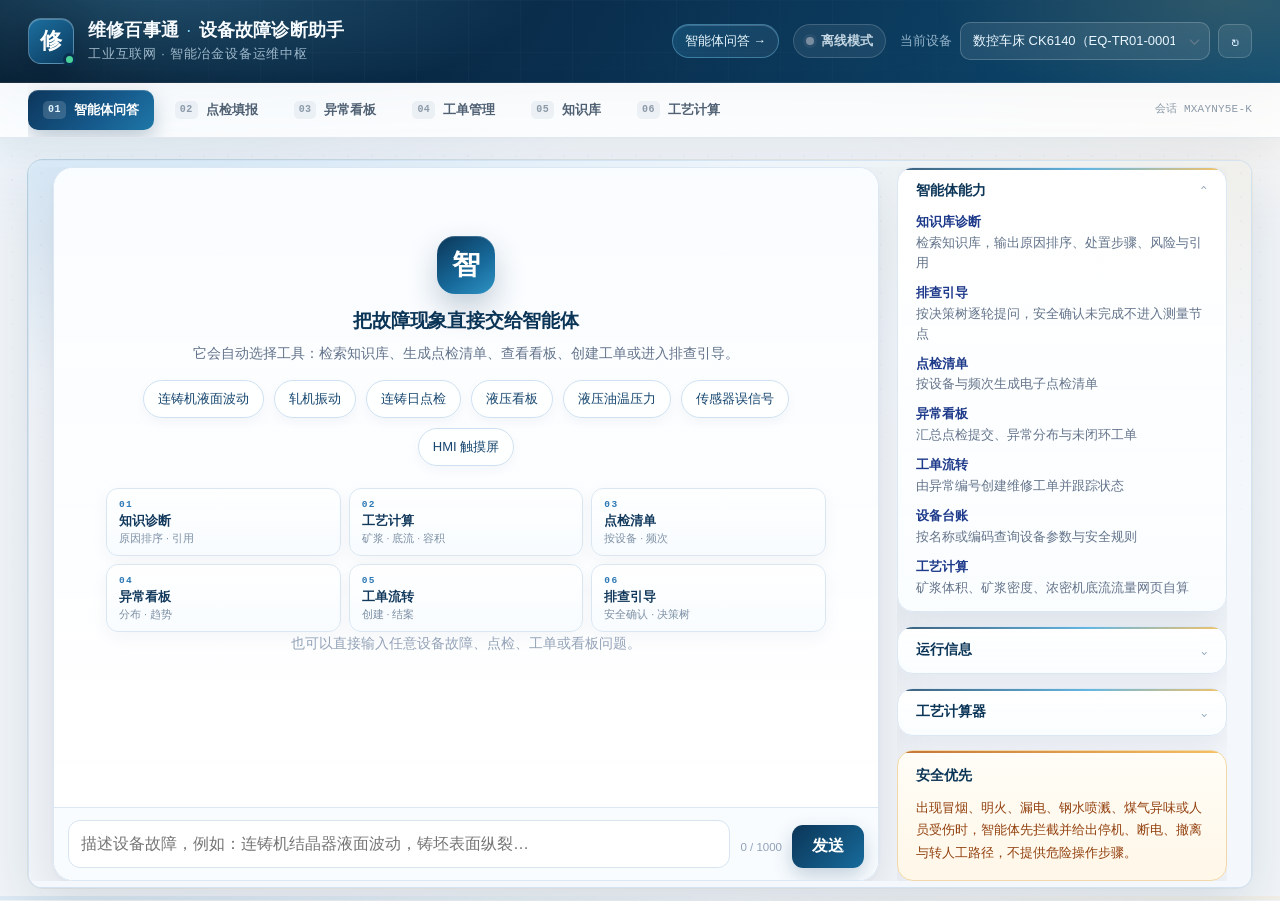
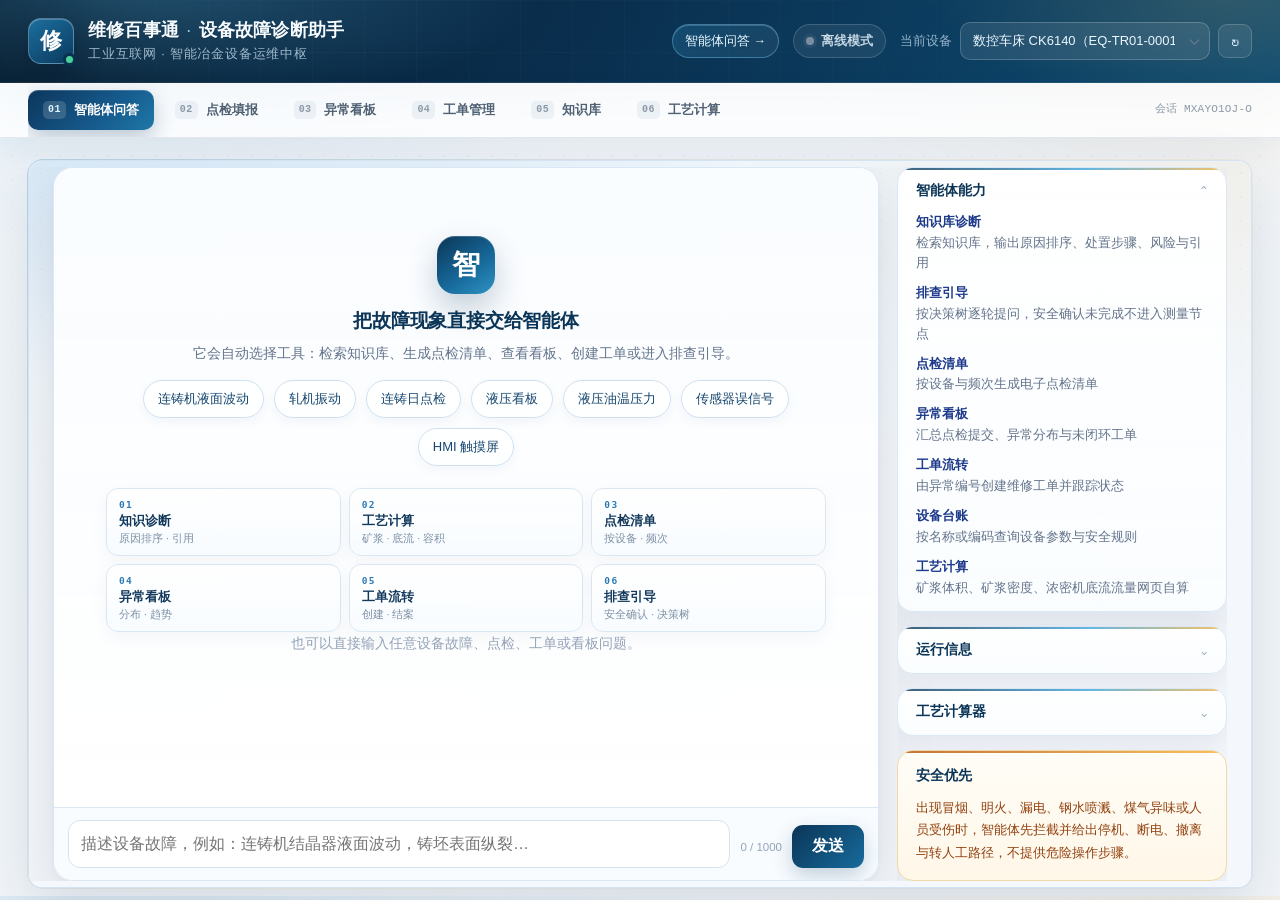
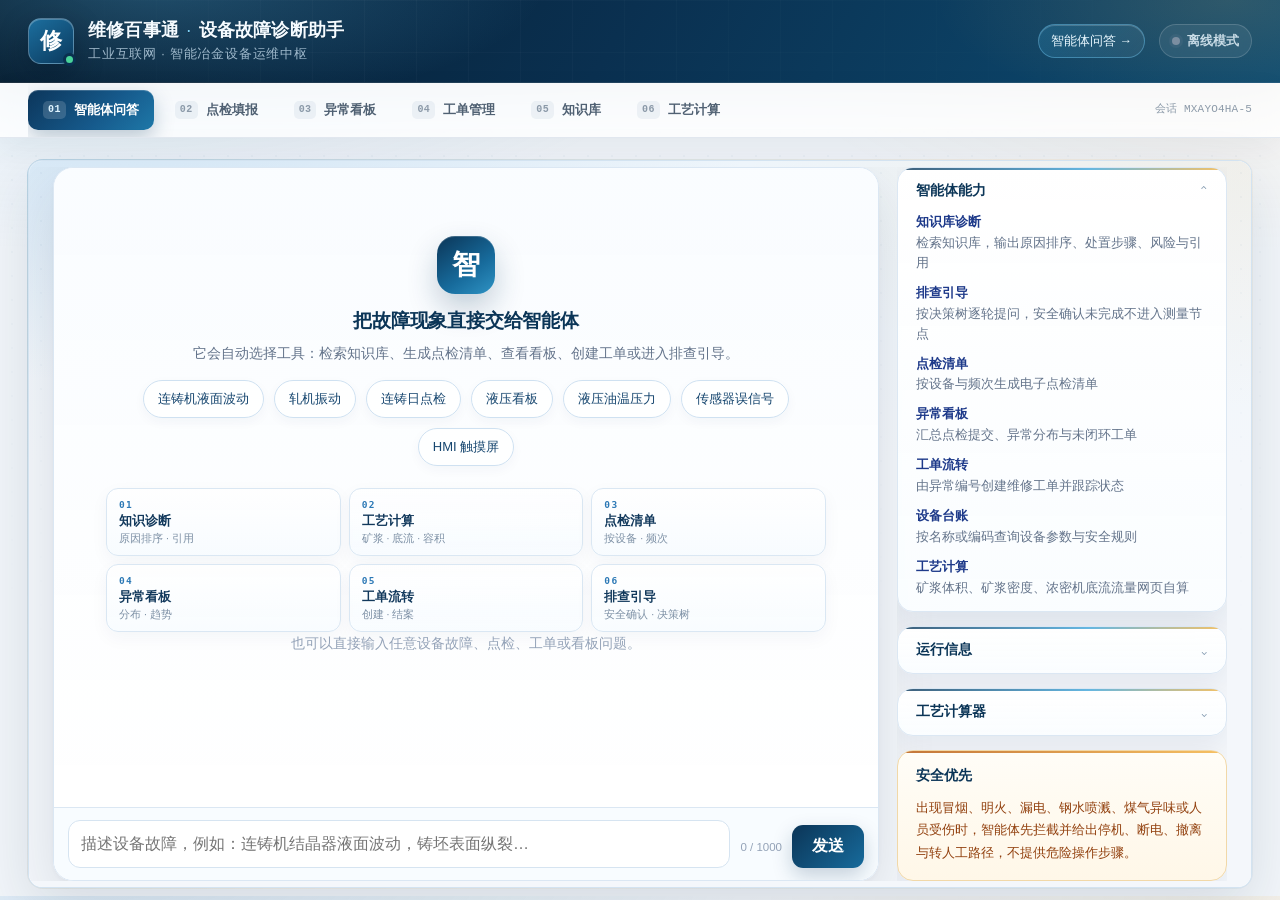
